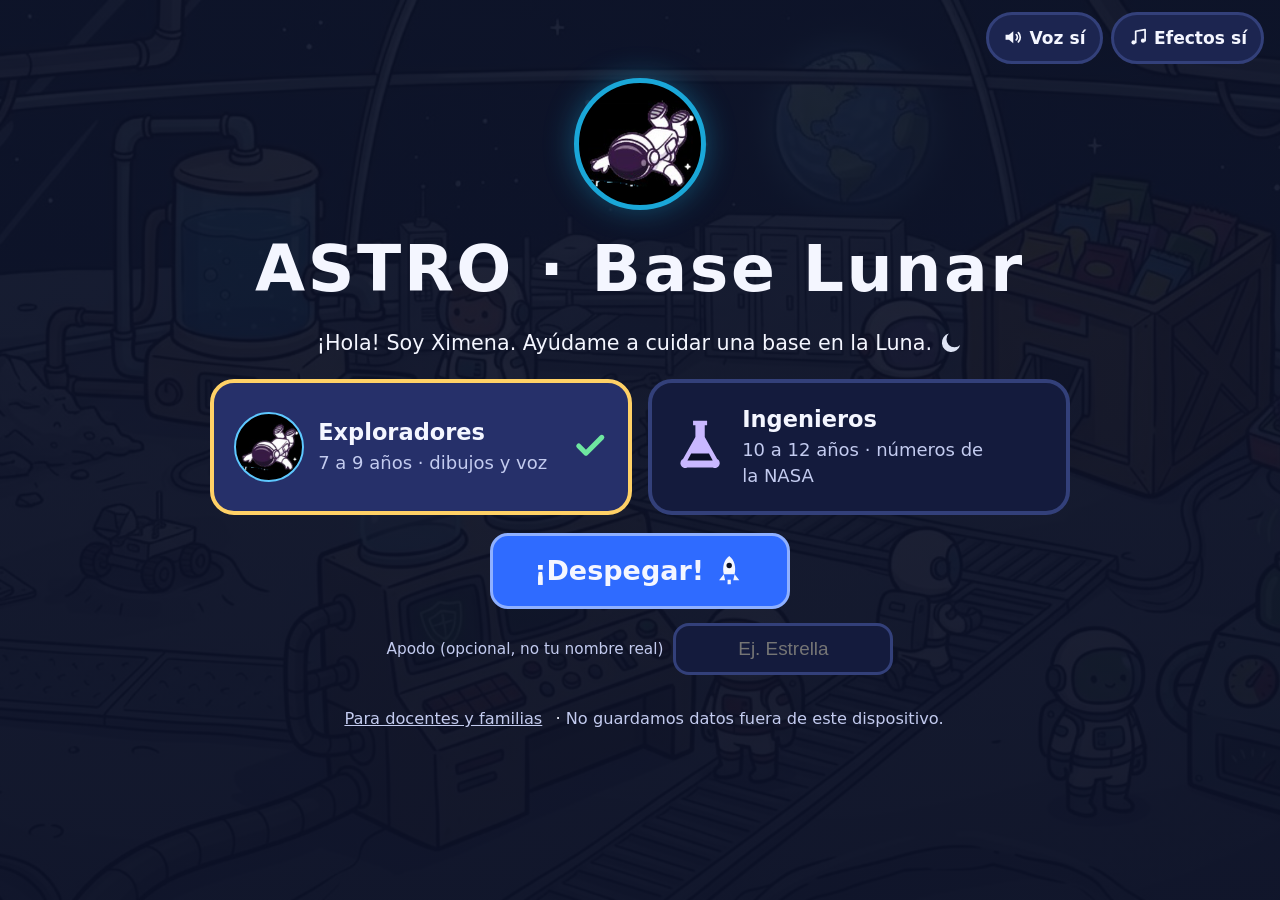
==== index.html @ f0c22369 "Prototipo Deploy" ====
<!doctype html>
<html lang="es">
<head>
<meta charset="utf-8">
<meta name="viewport" content="width=device-width, initial-scale=1">
<meta name="theme-color" content="#0b1026">
<title>ASTRO · Base Lunar</title>
<link rel="icon" href="[data-uri]">
<style>
:root{
  --bg:#0b1026; --panel:#141b3d; --panel2:#1c2550; --line:#33407a; --text:#f4f6ff; --muted:#c3cbef;
  --sun:#ffd166; --air:#5ec8ff; --dose:#ff7a7a; --sci:#ffe066; --plant:#6ee7a0; --warn:#ffb35c; --ok:#6ee7a0;
  --focus:#ffe066; --r:18px; --bar:92px;
  font-family:"Nunito","Trebuchet MS",system-ui,-apple-system,"Segoe UI",Roboto,sans-serif;
}
*{box-sizing:border-box}
html,body{margin:0;background:var(--bg);color:var(--text);font-size:18px;line-height:1.45}
body{min-height:100vh}
button{font:inherit;color:inherit;cursor:pointer;border:none;background:none}
button:focus-visible,a:focus-visible,input:focus-visible,[tabindex]:focus-visible,summary:focus-visible{outline:4px solid var(--focus);outline-offset:3px}
a{color:#9fd8ff}
[tabindex="-1"]:focus{outline:none}
.sr{position:absolute;width:1px;height:1px;overflow:hidden;clip:rect(0 0 0 0);white-space:nowrap}
.screen{display:none;min-height:100vh;padding:12px 16px;max-width:1240px;margin:0 auto}
.screen.on{display:block}
#s-game.on{padding-bottom:calc(var(--bar) + 12px)}
.btn{min-height:64px;min-width:64px;padding:12px 22px;border-radius:var(--r);background:var(--panel2);border:3px solid var(--line);font-weight:800;font-size:1.05rem;transition:transform .08s,border-color .08s,background .08s}
.btn:hover{transform:translateY(-2px);border-color:#7f8fe0}
.btn:active{transform:scale(.97)}
.btn.primary{background:#2f6bff;border-color:#8fb0ff}
.btn.go{background:#1f9d62;border-color:#7ff0b8;font-size:1.3rem}
.btn[disabled]{opacity:.45;cursor:not-allowed;transform:none}
.btn.small{min-height:48px;padding:6px 14px;font-size:.95rem}
.pill{min-height:52px;padding:6px 14px;border-radius:999px;background:var(--panel2);border:3px solid var(--line);font-weight:800;font-size:.95rem;display:inline-flex;gap:6px;align-items:center;white-space:nowrap}
.pill .st{font-size:.8rem;padding:1px 8px;border-radius:999px;background:#0b1026}
.pill[aria-pressed="true"] .st{background:var(--ok);color:#0b1026}
.card{background:var(--panel);border:3px solid var(--line);border-radius:22px;padding:14px}
.row{display:flex;gap:10px;align-items:center;flex-wrap:wrap}
.muted{color:var(--muted)}
.small{font-size:.85rem}
h1,h2,h3{margin:.2em 0;line-height:1.2}
.term{border:none;text-decoration:underline dotted #9fd8ff 3px;text-underline-offset:4px;cursor:help;font-weight:800;color:#bfe6ff;background:none;padding:0 1px;font-size:inherit;line-height:inherit;position:relative}
.term::after{content:"";position:absolute;inset:-10px -4px}
@keyframes pulse{0%,100%{transform:scale(1);box-shadow:0 0 0 0 #ffd16600}50%{transform:scale(1.03);box-shadow:0 0 0 8px #ffd16644}}
@keyframes wiggle{0%,100%{transform:rotate(0)}25%{transform:rotate(-1.2deg)}75%{transform:rotate(1.2deg)}}
.pulse{animation:pulse 1.1s ease-in-out 3}
.wiggle{animation:wiggle .35s ease-in-out 4}

/* ---------- inicio ---------- */
.hero{text-align:center;padding-top:8px;max-width:860px;margin:0 auto}
.hero h1{font-size:clamp(2.2rem,6vw,3.6rem);letter-spacing:.04em}
.hero .lead{font-size:1.15rem}
.modes{display:grid;grid-template-columns:repeat(auto-fit,minmax(260px,1fr));gap:16px;margin:18px auto}
.mode{text-align:left;padding:18px 20px;border-radius:24px;border:4px solid var(--line);background:var(--panel);display:flex;gap:14px;align-items:center}
.mode[aria-checked="true"]{border-color:var(--sun);background:#26306a}
.mode .big{font-size:2.6rem}
.mode h2{font-size:1.25rem}
.mode p{margin:.2em 0}
.check{margin-left:auto;font-size:1.6rem;opacity:0}
.mode[aria-checked="true"] .check{opacity:1}
.start-actions{display:flex;flex-direction:column;align-items:center;gap:12px}
#play{font-size:1.5rem;min-width:300px;min-height:76px}
.nickrow{margin:14px auto 0;display:flex;gap:10px;justify-content:center;align-items:center;flex-wrap:wrap}
#nick{min-height:52px;border-radius:16px;border:3px solid var(--line);background:var(--panel);color:var(--text);padding:6px 14px;font-size:1.05rem;text-align:center;width:220px}
.adult-link{margin-top:22px;font-size:.9rem}
.adult-link button{color:var(--muted);text-decoration:underline;min-height:44px;padding:4px 8px}

/* ---------- barra superior ---------- */
.topbar{display:flex;justify-content:space-between;gap:10px;align-items:center;flex-wrap:wrap;margin-bottom:6px}
.track{display:flex;align-items:center;gap:4px;font-weight:800}
.track .dot{display:flex;flex-direction:column;align-items:center;min-width:58px;font-size:.8rem;color:var(--muted)}
.track .dot i{font-style:normal;width:40px;height:40px;border-radius:50%;display:grid;place-items:center;background:#0d1433;font-size:1.25rem;margin-bottom:2px}
.track .dot.now{color:var(--text)}
.track .dot.now i{background:var(--sun);box-shadow:0 0 0 4px #ffd16655}
.track .dot.done i{background:#2a3570}
.track .seg{width:18px;height:4px;background:var(--line);border-radius:2px;margin-bottom:18px}
.track .seg.done{background:var(--ok)}
.tools{display:flex;gap:8px;align-items:center;flex-wrap:wrap}
.icon-btn{min-width:52px;min-height:52px;border-radius:50%;background:var(--panel2);border:3px solid var(--line);font-size:1.3rem;display:inline-grid;place-items:center}

/* ---------- medidores ---------- */
.meters{display:grid;grid-template-columns:repeat(var(--n,3),minmax(0,1fr));gap:10px;margin:0 0 10px}
.meter{background:var(--panel);border:3px solid var(--line);border-radius:16px;padding:6px 12px;min-height:76px;position:relative}
.meter .lbl{display:flex;justify-content:space-between;gap:6px;font-weight:800;align-items:center}
.meter .lbl .ic{font-size:1.25rem}
.cells{display:flex;gap:4px;margin-top:6px;flex-wrap:wrap}
.cell{width:24px;height:32px;border-radius:5px;border:2px solid #ffe7a3;background:transparent;position:relative;transition:background .3s}
.cell.full{background:var(--sun)}
.cell.full::after{content:"";position:absolute;inset:0;display:grid;place-items:center;font-size:.75rem}
.cell.spend{background:repeating-linear-gradient(45deg,#ffd16688 0 4px,transparent 4px 8px);border-style:dashed}
.cell.gain{border-color:#fff;box-shadow:0 0 8px #ffd166}
.need{font-size:.8rem;font-weight:800;margin-top:4px;color:var(--muted)}
.need.bad{color:var(--warn)}
.bar{height:22px;border-radius:11px;background:#0d1433;border:2px solid var(--line);overflow:hidden;margin-top:8px;position:relative}
.bar>i{display:block;height:100%;transition:width .9s ease}
.bar.air>i{background:repeating-linear-gradient(90deg,var(--air) 0 14px,#3aa9e6 14px 18px)}
.bar.dose{background:linear-gradient(90deg,#173a2a 0 24%,#3d3418 24% 80%,#3d1717 80%)}
.bar.dose>i{background:repeating-linear-gradient(45deg,var(--dose) 0 6px,#ff9c9c 6px 12px)}
.zone{font-size:.85rem;font-weight:800;margin-top:4px}
.word{font-weight:900}

/* ---------- escenario ---------- */
.stage{display:grid;grid-template-columns:minmax(0,1.05fr) minmax(0,1fr);gap:14px;align-items:start}
.leftcol{min-width:0}
.dialog{margin-top:10px;padding:10px 12px}
.dialog .narr{align-items:stretch}
.agentcol{display:flex;flex-direction:column;align-items:center;gap:6px;flex:0 0 auto}
.agentcol .listen{margin:0;padding:4px 10px}
.base.small .callout{font-size:.72rem;padding:3px 7px;max-width:58%}
.base.small .stars-badge{font-size:.78rem;padding:2px 8px}
.base.small .hint-over{display:none}
.hint-over{position:absolute;left:18%;top:52%;z-index:4;font-size:.78rem;font-weight:700;background:#0b1026cc;color:var(--muted);padding:2px 8px;border-radius:8px;pointer-events:none}
.base{position:relative;width:100%;max-width:max(300px,calc((100dvh - var(--cut,540px)) * 2));margin:0 auto;aspect-ratio:800/400;border-radius:22px;overflow:hidden;border:3px solid var(--line);background:#050816}
.base svg{position:absolute;inset:0;width:100%;height:100%}
.sky-day .sky{fill:#2a3c7a}
.sky-night .sky{fill:#04060f}
.sunpos{transition:transform 1.2s ease,opacity 1s}
.sky-night .sunpos{transform:translateY(160px);opacity:0}
.panel-glow{transition:opacity 1s}
.sky-night .panel-glow{opacity:.12}
.room-label{font:800 16px "Nunito",system-ui,sans-serif;fill:#f4f6ff;pointer-events:none}
.room-sub{font:700 12px "Nunito",system-ui,sans-serif;fill:#c3cbef;pointer-events:none}
.hot{cursor:pointer}
.hot rect.hit{fill:transparent}
.hot:hover rect.frame,.hot:focus-visible rect.frame{stroke:#ffe066;stroke-width:6}
.hot:focus{outline:none}
.hot:focus-visible rect.hit{stroke:#ffe066;stroke-width:5}
.crewg{transition:transform 1s ease;cursor:pointer}
.storm{position:absolute;inset:0;pointer-events:none;opacity:0;transition:opacity .6s;z-index:2}
.storm.on{opacity:1}
.p{position:absolute;width:6px;height:6px;border-radius:50%;background:#ff8a5c;box-shadow:0 0 8px #ff8a5c;animation:fall 1.6s linear infinite}
@keyframes fall{from{transform:translate(0,0)}to{transform:translate(-60px,260px)}}
.callout{position:absolute;left:2%;top:3%;max-width:66%;z-index:4;font-weight:800;font-size:.95rem;background:#0b1026dd;border-radius:12px;padding:6px 10px}
.stars-badge{position:absolute;right:2%;top:3%;z-index:4;font-weight:900;font-size:1.1rem;background:#0b1026dd;border-radius:12px;padding:4px 12px;border:2px solid var(--sci)}
.float{position:absolute;z-index:6;transform:translate(-50%,-50%);font-weight:900;font-size:clamp(.9rem,2.2vw,1.4rem);background:#0b1026ee;border:3px solid var(--sun);border-radius:14px;padding:2px 10px;white-space:nowrap;animation:floatup 1.5s ease-out forwards;pointer-events:none}
.float.bad{border-color:var(--warn)}
.float.good{border-color:var(--ok)}
@keyframes floatup{0%{opacity:0;transform:translate(-50%,-20%) scale(.7)}15%{opacity:1;transform:translate(-50%,-50%) scale(1.1)}80%{opacity:1}100%{opacity:0;transform:translate(-50%,-160%) scale(1)}}
.tip{position:absolute;z-index:7;max-width:60%;background:#fff;color:#0b1026;border-radius:14px;padding:8px 12px;font-weight:800;font-size:.95rem;box-shadow:0 6px 20px #0008;transform:translate(-50%,-100%)}
.hint-line{margin:6px 4px 0}

/* ---------- panel de decisión ---------- */
.panel{min-height:200px}
.narr{display:flex;gap:12px;align-items:flex-start}
.agent{flex:0 0 60px;width:60px;height:60px}
.say{background:var(--panel2);border-radius:18px;padding:10px 12px;flex:1;position:relative}
.say p{margin:.1em 0}
.say .name{font-weight:900}
.listen{margin-top:4px;min-height:44px;padding:4px 12px;border-radius:999px;border:2px solid #9fd8ff;color:#bfe6ff;font-weight:800;font-size:.9rem}
.opts{display:grid;gap:8px;margin-top:10px}
.opt{text-align:left;width:100%;padding:10px 14px;border-radius:20px;border:4px solid var(--line);background:var(--panel2);min-height:76px;position:relative}
.opt[aria-pressed="true"]{border-color:var(--sun);background:#2a3570}
.opt[aria-pressed="true"]::after{content:"✓";position:absolute;right:14px;top:10px;font-size:1.3rem;color:var(--sun)}
.opt .t{font-weight:900;font-size:1.15rem;display:flex;gap:10px;align-items:center}
.opt .t .e{font-size:1.8rem}
.chips{display:flex;gap:6px;flex-wrap:wrap;margin-top:6px}
.chip{border-radius:999px;padding:3px 10px;font-weight:800;font-size:.88rem;border:2px solid}
.common{font-size:.85rem;margin-top:4px;display:flex;gap:6px;flex-wrap:wrap;align-items:center}
.common .chip{font-size:.8rem;padding:1px 8px}
.panel > .pred{margin:8px 0 0;padding:6px 10px;font-size:.92rem}
.meters.n4 .cells{gap:3px}
.meters.n4 .cell{width:18px;height:26px}
.meters.n4 .cell.full::after{font-size:.6rem}
.m10 .opt{padding:8px 12px;min-height:0}
.m10 .opt .t{font-size:1.05rem}
.m10 .opt .t .e{font-size:1.5rem}
.m10 .chips{margin-top:4px}
.delta span:first-child{font-size:.8rem}
.m10 .delta .v{font-size:.88rem}
.panel .fact,.leftcol .fact{font-size:.9rem;padding:8px 10px}
.leftcol .fact{margin-top:10px}
.chip.gain{border-color:var(--ok);color:#b8ffd9}
.chip.cost{border-color:var(--warn);color:#ffd6a8}
.chip.hide{border-color:#9fd8ff;color:#bfe6ff;border-style:dashed}
.chip.gain::before{content:"✓ "}
.chip.cost::before{content:"✕ "}
.question{margin-top:12px;padding:12px;border-radius:16px;background:#1a2a2a;border:3px dashed var(--plant)}
.qopts{display:grid;grid-template-columns:repeat(3,1fr);gap:8px;margin-top:8px}
.qopts .btn{padding:8px;min-width:0}
.qopts .btn[aria-pressed="true"]{border-color:var(--sun);background:#2a3570}

/* ---------- resultado ---------- */
.deltas{display:grid;grid-template-columns:repeat(4,1fr);gap:6px;margin:8px 0}
.delta{display:flex;flex-direction:column;align-items:center;justify-content:center;text-align:center;background:var(--panel2);border-radius:12px;padding:6px 4px;font-weight:800;font-size:.85rem;line-height:1.25}
.delta .v{font-size:.95rem}
.up{color:#b8ffd9}.down{color:#ffc2a8}.same{color:var(--muted)}
.chain{display:flex;flex-wrap:wrap;align-items:center;gap:6px;margin:10px 0}
.chain.compact{gap:4px;margin:6px 0}
.chain.compact .link{padding:3px 8px;min-width:0;font-size:.8rem;border-width:2px;border-radius:10px}
.chain.compact .link b{font-size:1.15rem}
.chain.compact .arrow{font-size:1rem}
.say .pred{margin:6px 0 0;padding:6px 10px;font-size:.92rem}
.link{background:#0d1433;border:3px solid var(--line);border-radius:14px;padding:6px 10px;text-align:center;min-width:84px;font-size:.9rem}
.link b{display:block;font-size:1.5rem}
.arrow{font-size:1.4rem;color:var(--sun)}
.fact{border-left:6px solid var(--air);background:#0f1d3a;padding:10px 12px;margin-top:10px;border-radius:0 12px 12px 0}
#sidefact .fact{font-size:.95rem}
details{margin-top:8px}
summary{cursor:pointer;font-weight:800;color:#bfe6ff;min-height:44px;display:flex;align-items:center}
.pred{padding:10px 12px;border-radius:14px;margin-top:8px;font-weight:800}
.pred.ok{background:#173a2a}.pred.no{background:#3d3418}

/* ---------- barra de acción fija ---------- */
.actionbar{position:fixed;left:0;right:0;bottom:0;z-index:40;background:#0b1026f2;border-top:3px solid var(--line);backdrop-filter:blur(4px);display:none}
.actionbar.on{display:block}
.actionbar .in{max-width:1240px;margin:0 auto;padding:12px 16px;display:flex;gap:12px;align-items:center;justify-content:space-between;min-height:var(--bar)}
.actionbar .status{font-weight:800;font-size:1.05rem;flex:1;min-width:0}
.actionbar .status .warn{color:var(--warn);display:block;font-size:.95rem}
#act{min-width:220px}
.actionbar .extra .qopts{display:flex;gap:8px;margin:0}
.actionbar .extra .qopts .btn{min-height:56px;padding:6px 14px;font-size:1rem}
.actionbar .extra .qopts .btn[aria-pressed="true"]{border-color:var(--sun);background:#2a3570}
.actionbar .extra.pulse .qopts .btn{border-color:var(--sun)}

/* ---------- final ---------- */
.endgrid{display:grid;grid-template-columns:minmax(0,1fr) minmax(0,1.25fr);gap:18px;align-items:start}
.endgrid h3{font-size:1.1rem;margin:0 0 6px}
.end-hero{display:flex;gap:14px;align-items:center}
.end-hero h2{font-size:1.45rem}
.end-hero p{margin:.2em 0}
.bigstars{display:grid;grid-template-columns:repeat(3,1fr);gap:8px;margin:12px 0}
.bigstar{background:var(--panel2);border-radius:16px;padding:8px 6px;text-align:center;font-weight:800;font-size:.9rem;line-height:1.25}
.bigstar b{display:block;font-size:2rem}
.bigstar.off{opacity:.55}
.days{display:grid;grid-template-columns:repeat(4,1fr);gap:8px;margin:0 0 12px}
.daycard{background:var(--panel2);border-radius:14px;padding:6px;text-align:center;font-size:.9rem;line-height:1.3}
.daycard .e{font-size:1.7rem}
.minis{display:grid;grid-template-columns:repeat(3,1fr);gap:8px}
.mini{background:#0d1433;border-radius:12px;padding:6px;font-size:.85rem}
.mini svg{display:block;width:100%;height:auto}
.learned{display:grid;gap:6px;padding:0;margin:0;list-style:none}
.learned li{background:var(--panel2);border-radius:12px;padding:7px 12px;font-size:.95rem;line-height:1.35}
.endnote{font-size:.8rem;margin:6px 0 10px}
#s-end .card{padding:18px 20px}
#s-end details[open]{grid-column:1/-1}
table{border-collapse:collapse;width:100%;font-size:.85rem}
th,td{border-bottom:1px solid var(--line);padding:6px;text-align:left;vertical-align:top}

/* ---------- modales y coach ---------- */
.modal{position:fixed;inset:0;background:#000b;display:none;align-items:center;justify-content:center;z-index:50;padding:16px}
.modal.on{display:flex}
.modal .card{max-width:760px;width:100%;max-height:90vh;overflow:auto}
.pop{position:fixed;z-index:60;max-width:340px;background:#fff;color:#0b1026;border-radius:16px;padding:12px 44px 12px 14px;font-weight:700;box-shadow:0 8px 30px #0008;display:none}
.pop.on{display:block}
.pop .x{position:absolute;right:4px;top:4px;width:44px;height:44px;border-radius:50%;font-size:1.1rem;color:#0b1026}
.coach{position:fixed;inset:0;z-index:45;display:none}
.coach.on{display:block}
.coach .shade{position:absolute;inset:0;background:transparent}
.coach.nospot .shade{background:#000b}
.coach.try{pointer-events:none}
.coach.try .shade{display:none}
.coach.try .bubble{pointer-events:auto}
.hole{position:fixed;z-index:46;border-radius:18px;box-shadow:0 0 0 5px var(--sun),0 0 0 9999px #000b;pointer-events:none;transition:left .25s,top .25s,width .25s,height .25s}
.coach.nospot .hole{display:none}
.coach .bubble{position:fixed;left:50%;bottom:16px;transform:translateX(-50%);width:min(640px,94vw);z-index:47;padding:12px}
@media (min-width:981px){.coach .bubble{left:auto;right:16px;transform:none;width:min(560px,46vw)}}
.coach .dots{display:flex;gap:5px;align-items:center}
.coachnav{display:flex;flex-direction:column;gap:8px;margin-top:8px}
.coachnav .dots{justify-content:center}
.navbtns{display:flex;gap:8px;justify-content:flex-end;flex-wrap:nowrap}
.navbtns .btn{white-space:nowrap}
.coach .dots i{width:10px;height:10px;border-radius:50%;background:var(--line)}
.coach .dots i.on{background:var(--sun)}
.trynote{margin:6px 0 0;font-weight:900;color:var(--sun)}
.trynote.ok{color:var(--ok)}
body.trying .panel,body.trying .actionbar,body.trying .topbar,body.trying .meters,body.trying .dialog{pointer-events:none}
.helpgrid{display:grid;grid-template-columns:1fr 1fr;gap:12px;margin-top:12px}
.helpgrid .btn{min-height:110px;font-size:1.1rem;display:flex;flex-direction:column;gap:6px;align-items:center;justify-content:center}
.helpgrid .btn span{font-size:2rem}
#s-end.on{display:flex;align-items:center}
#s-end .card{width:100%}
.setrow{display:flex;justify-content:space-between;align-items:center;gap:10px;padding:10px 0;border-bottom:1px solid var(--line)}

.narrow .room-label{font-size:42px}
.narrow .room-label .wd{display:none}
.narrow .room-sub{display:none}
@media (max-width:980px){.stage{grid-template-columns:1fr}}
@media (max-width:860px){.endgrid{grid-template-columns:1fr}}
@media (max-width:640px){
  html,body{font-size:17px}
  .meters{grid-template-columns:repeat(var(--n,3),minmax(0,1fr));gap:6px}
  .meter{padding:6px 8px;min-height:72px}
  .meter .lbl .tx{display:none}
  .need{font-size:.72rem}
  .cell{width:14px;height:22px;border-radius:3px}
  .cell.full::after{content:""}
  .track .dot{min-width:40px;font-size:.7rem}
  .track .dot i{width:32px;height:32px;font-size:1rem}
  .track .seg{width:8px}
  .pill .lb{display:none}
  .callout{font-size:.75rem;max-width:74%}
  .stars-badge{font-size:.9rem}
  :root{--bar:140px}
  .actionbar .in{flex-direction:column;align-items:stretch;gap:8px;padding:10px 12px}
  .actionbar .status{font-size:.9rem}
  #act{min-width:0;width:100%;min-height:60px}
  .zone .ss{display:none}
  .deltas{grid-template-columns:repeat(2,1fr)}
  .actionbar .extra .qopts .btn{flex:1}
  .days,.minis{grid-template-columns:repeat(2,1fr)}
}
@media (prefers-reduced-motion:reduce){*{transition:none!important;animation:none!important}}

.coach .bubble{left:50% !important;right:auto !important;transform:translateX(-50%) !important;width:min(640px,94vw) !important}

/* ====== v3: la escena es la interfaz ====== */
#s-start{background:linear-gradient(#0b1026e6,#0b1026f2),url("[data-uri]") center/cover no-repeat;max-width:none}
#s-game.on{padding:10px 16px 8px}
.agent{display:inline-block;border-radius:50%;background-size:cover;background-position:center;border:4px solid #fff;position:relative;flex:0 0 60px;width:60px;height:60px}
.agent i{position:absolute;right:-10px;top:-8px;font-style:normal;font-size:1.25rem;line-height:1}
.agent[data-who="X"]{background-image:url("[data-uri]");border-color:#ffd166}
.agent[data-who="T"]{background-image:url("[data-uri]");border-color:#5ec8ff}
.agent[data-who="L"]{background-image:url("[data-uri]");border-color:#c9a8ff}
.agent[data-who="B"]{background-image:url("[data-uri]");border-color:#6ee7a0}
.hero .agent{width:104px;height:104px}
.callout2{position:absolute;left:1.2%;top:1.6%;z-index:5;font-weight:800;font-size:.95rem;background:#0b1026e0;border:2px solid var(--line);border-radius:12px;padding:4px 12px;pointer-events:none}
.scene{position:relative;margin:0 auto;aspect-ratio:16/9;border-radius:20px;overflow:hidden;overflow:clip;border:3px solid var(--line);background:#050816;width:100%}
.scene #plate{position:absolute;inset:0;width:100%;height:100%;display:block;user-select:none;-webkit-user-drag:none}
#tint{position:absolute;inset:0;pointer-events:none;transition:background 1.2s}
.scene[data-sky="night"] #tint{background:linear-gradient(#060a3077,#060a3055)}
.scene[data-sky="dusk"] #tint{background:radial-gradient(circle at 0 0,#ffb35c77 0,#ff8a5c22 35%,transparent 60%)}
.scene[data-sky="dawn"] #tint{background:radial-gradient(circle at 0 0,#ffe9a699 0,#ffd16633 40%,transparent 65%)}
.scene[data-sky="storm"] #tint{background:radial-gradient(ellipse at 50% 40%,transparent 40%,#ff3b3b55 100%),linear-gradient(#060a3066,#060a3044);animation:alarm 1.2s ease-in-out infinite alternate}
@keyframes alarm{from{opacity:.55}to{opacity:1}}
.gd{position:absolute;border-radius:50%;transform:translate(-50%,-50%);width:8.5%;aspect-ratio:1;background:radial-gradient(circle,var(--c) 0,transparent 68%);mix-blend-mode:screen;pointer-events:none;transition:opacity .9s;opacity:0}
#hot{position:absolute;inset:0;width:100%;height:100%}
.st{cursor:pointer;outline:none}
.st *{fill:transparent;stroke:transparent;stroke-width:5;stroke-linejoin:round;pointer-events:all;transition:stroke .12s,fill .12s}
.st:hover *,.st:focus-visible *{stroke:var(--c);fill:color-mix(in srgb,var(--c) 16%,transparent);filter:drop-shadow(0 0 8px var(--c))}
.st.today *{stroke:var(--c);filter:drop-shadow(0 0 7px var(--c));animation:stglow 1.2s ease-in-out infinite alternate}
.st.sel *{stroke:var(--c);stroke-width:7;fill:color-mix(in srgb,var(--c) 22%,transparent);filter:drop-shadow(0 0 12px var(--c));animation:none}
.st.flash *{stroke:#fff;fill:color-mix(in srgb,var(--c) 45%,transparent);filter:drop-shadow(0 0 16px var(--c))}
@keyframes stglow{from{stroke-opacity:.45}to{stroke-opacity:1}}
.tag{position:absolute;transform:translate(0,-100%);z-index:4;background:#0b1026ee;border:3px solid var(--c);border-radius:999px;padding:4px 14px;font-weight:900;font-size:.95rem;min-height:46px;white-space:nowrap;box-shadow:0 0 14px color-mix(in srgb,var(--c) 60%,transparent);animation:bob 1.5s ease-in-out infinite alternate}
.tag:hover{background:#26306a}
@keyframes bob{from{margin-top:0}to{margin-top:-6px}}
.strip.meters{margin:0 auto 6px;gap:6px}
.strip .meter{display:flex;align-items:center;gap:8px;min-height:0;padding:5px 10px;border-width:2px;border-radius:12px;font-size:.9rem}
.strip .meter .lbl{flex:0 0 auto;gap:8px;order:0}
.strip .meter .lbl .word{order:3}
.strip .cells,.strip .bar{flex:1 1 auto;margin:0;min-width:40px}
.strip .cells{flex-wrap:nowrap;gap:3px}
.strip .cell{width:auto;flex:1 1 0;max-width:18px;height:22px;border-radius:4px}
.strip .cell.full::after{font-size:.55rem}
.strip .bar{height:16px}
.strip .need,.strip .zone{display:none}
.strip .meter .word{white-space:nowrap}
#scene .stars-badge{top:1.6%;right:1.2%;font-size:1rem;z-index:5}
.stars-badge[hidden]{display:none}
#fx{position:absolute;inset:0;pointer-events:none;z-index:6}
.burst{position:absolute;width:24%;aspect-ratio:1;transform:translate(-50%,-50%);pointer-events:none;mix-blend-mode:screen;animation:burst .95s ease-out forwards}
.burst::before,.burst::after{content:"";position:absolute;inset:0;border-radius:50%}
.burst::before{background:radial-gradient(circle,#fff 0,var(--c) 22%,transparent 62%)}
.burst::after{background:repeating-conic-gradient(var(--c) 0 7deg,transparent 7deg 24deg);-webkit-mask:radial-gradient(circle,#000 10%,transparent 68%);mask:radial-gradient(circle,#000 10%,transparent 68%)}
@keyframes burst{0%{transform:translate(-50%,-50%) scale(.15) rotate(0);opacity:0}25%{opacity:1}100%{transform:translate(-50%,-50%) scale(1.25) rotate(25deg);opacity:0}}
.spark{position:absolute;font-size:1.3rem;pointer-events:none;animation:spark 1.1s ease-out forwards}
@keyframes spark{from{opacity:1;transform:translate(-50%,-50%) scale(.6)}to{opacity:0;transform:translate(calc(-50% + var(--dx)),calc(-50% + var(--dy))) scale(1.3)}}
.bubble2{position:absolute;z-index:8;width:min(350px,48%);max-height:calc(100% - 12px);overflow:auto;padding:10px 12px 12px;border-color:var(--c);box-shadow:0 10px 34px #000b}
.bubble2[hidden]{display:none}
.bubble2 .bname{font-weight:900;padding-right:48px;margin-bottom:2px}
.bubble2 .x{position:absolute;right:4px;top:4px;width:46px;height:46px;border-radius:50%;font-size:1.1rem}
.bubble2 .opts{margin-top:6px}
.bubble2 .opt{min-height:64px;padding:8px 12px}
.bubble2 .question{margin-top:8px;padding:8px}
.bubble2 .qopts{gap:6px;margin-top:6px}
.bubble2 .question.done b,.bubble2 .question.done .small{display:none}
.bubble2 .question.done .qopts{margin-top:0}
.bubble2 .qopts .btn{min-height:48px;padding:4px 2px;font-size:.92rem;white-space:nowrap}
.m10 .bubble2 .opt{min-height:0;padding:6px 10px}
.m10 .bubble2 #bgo{min-height:54px;margin-top:8px}
.m10 .bubble2 .common{margin-top:0}
.bubble2 #bgo{width:100%;margin-top:10px;min-height:60px}
.bwarn{color:var(--warn);font-weight:800;font-size:.95rem;margin-top:6px}
.dock{display:flex;gap:10px;align-items:stretch;margin-top:8px}
.dock .dialog{flex:1 1 62%;margin:0;padding:8px 10px}
.dock .say{padding:8px 12px;display:flex;gap:10px;align-items:center}
.dock .say p{flex:1}
.dock .say .listen{margin:0;flex:0 0 auto}
.dock .narr{align-items:center}
.dock .agent{flex-basis:56px;width:56px;height:56px}
.actzone{flex:0 1 38%;display:flex;flex-direction:column;justify-content:center;gap:6px;min-width:0}
.actzone .status{font-weight:800;font-size:1rem}
.actzone .deltas{margin:0}
.actrow{display:flex;gap:8px;justify-content:flex-end;align-items:center;flex-wrap:wrap}
.actrow #act{min-width:200px}
.predchip{display:inline-block;margin-top:4px;padding:2px 10px;border-radius:999px;font-size:.88rem;font-weight:800}
.predchip.ok{background:#173a2a}.predchip.no{background:#3d3418}
.rotate{display:none;text-align:center;font-weight:800;padding:6px;color:var(--sun)}
body.trying #topbar,body.trying #actionbar,body.trying #meters,body.trying #tags{pointer-events:none}
@media (max-width:1150px){.strip.n4 .meter .lbl .tx{display:none}}
@media (max-width:900px){.strip .meter .lbl .tx{display:none}}
@media (max-width:760px){.dock{flex-direction:column}.actrow{justify-content:stretch}.actrow #act{flex:1}.tag{font-size:.75rem;min-height:34px;padding:2px 8px}}
@media (orientation:portrait) and (max-width:760px){.rotate{display:block}}
.ico{display:inline-block;width:1.2em;height:1.2em;vertical-align:-.22em;flex:0 0 auto}
.ico svg{display:block;width:100%;height:100%;overflow:visible}
.ico-img{border-radius:50%;background:#000 center/cover no-repeat;width:1.5em;height:1.5em;vertical-align:-.4em;border:2px solid #5ec8ff}
.ico-astro{background-image:url("[data-uri]")}.ico-helmet{background-image:url("[data-uri]")}
.ico.g{color:#6ee7a0}.ico.y{color:#ffd166}.ico.r{color:#ff7a7a}
.heroastro{display:inline-block;width:132px;height:132px;border-radius:50%;background:#000 url("[data-uri]") center/cover no-repeat;border:5px solid #1aa7d8;box-shadow:0 0 30px #1aa7d866}
.ico-bolt{color:#ffd166}.ico-air{color:#5ec8ff}.ico-star{color:#ffe066}.ico-staro{color:#8e98c9}.ico-battery{color:#6ee7a0}.ico-lab{color:#c9b8ff}.ico-plant{color:#6ee7a0}.ico-bed{color:#5ec8ff}.ico-antenna{color:#6ee7a0}.ico-robot{color:#ffb35c}.ico-sun{color:#ffd166}.ico-moon{color:#dfe5f5}.ico-sunset{color:#ffb35c}.ico-sunrise{color:#ffd166}.ico-warn{color:#ffb35c}.ico-bulb{color:#ffe066}.ico-help{color:#ffe066}.ico-drop{color:#5ec8ff}.ico-check{color:#6ee7a0}.ico-cross{color:#ffb35c}.ico-sat{color:#5ec8ff}.ico-box{color:#ffd166}.ico-target{color:#ff7a7a}.ico-scale{color:#ffd166}.ico-rocket{color:#f4f6ff}
.agent i .ico{width:1.5rem;height:1.5rem;vertical-align:0}
.track .dot.now i .ico{color:#0b1026}
.track .dot i .ico{width:1.3em;height:1.3em;vertical-align:-.25em}

/* ====== v4 ====== */
#scrim{position:absolute;inset:0;z-index:7;background:#0b102677}
#scrim[hidden]{display:none}
.listen[data-playing="1"]{border-color:var(--warn);color:#ffd6a8;background:#3d2a1766}
.mission .card{max-width:640px;text-align:left;border-color:var(--sun);box-shadow:0 0 40px #ffd16633}
.mission h2{font-size:1.6rem}
.mission .say{font-size:1.1rem}
.mission .foot,.result .foot{display:flex;justify-content:space-between;align-items:center;gap:10px;margin-top:14px;flex-wrap:wrap}
#mi-go,#res-next{min-width:220px;font-size:1.3rem}
.result .card{max-width:1000px}
.resgrid{display:grid;grid-template-columns:1.15fr 1fr;gap:16px;align-items:start;margin-top:6px}
.resgrid .gauges{grid-template-columns:1fr;gap:6px}
.resgrid h3:first-child{margin-top:0}
@media (max-width:860px){.resgrid{grid-template-columns:1fr}}
.result .deltas{margin:10px 0 6px}
.result h3{font-size:1rem;margin:10px 0 4px;color:var(--muted)}
.result .chain{margin:4px 0}
.result .fact{margin-top:8px;font-size:.95rem}
.gauges{display:grid;grid-template-columns:repeat(3,1fr);gap:8px}
.gauge{background:var(--panel2);border-radius:12px;padding:6px 10px;font-weight:800;font-size:.88rem}
.gauge .top{display:flex;justify-content:space-between;gap:6px}
.gauge .gbar{height:12px;border-radius:6px;background:#0d1433;border:2px solid var(--line);overflow:hidden;margin-top:4px}
.gauge .gbar i{display:block;height:100%}
.gauge.good .gbar i{background:var(--ok)}.gauge.mid .gbar i{background:var(--sun)}.gauge.bad .gbar i{background:var(--dose)}
.modelnote{font-size:.78rem;margin-top:4px}
@media (max-width:640px){.gauges{grid-template-columns:1fr}}
</style>
</head>
<body>
<div id="live" class="sr" aria-live="polite"></div>

<!-- INICIO -->
<section id="s-start" class="screen on" aria-labelledby="t-start">
  <div class="topbar">
    <span></span>
    <div class="tools">
      <button class="pill" data-toggle="voice" aria-pressed="true"><span aria-hidden="true">🗣️</span><span class="lb">Voz</span><span class="stt">sí</span></button>
      <button class="pill" data-toggle="sound" aria-pressed="true"><span aria-hidden="true">🎵</span><span class="lb">Efectos</span><span class="stt">sí</span></button>
    </div>
  </div>
  <div class="hero">
    <span class="heroastro" role="img" aria-label="Astronauta de ASTRO"></span>
    <h1 id="t-start">ASTRO · Base Lunar</h1>
    <p class="lead">¡Hola! Soy Ximena. Ayúdame a cuidar una base en la Luna. 🌙</p>
    <div class="modes" role="radiogroup" aria-label="¿Qué misión quieres?">
      <button class="mode" role="radio" aria-checked="true" data-mode="7">
        <span class="big" aria-hidden="true">🧑‍🚀</span>
        <span><h2>Exploradores</h2><p class="muted">7 a 9 años · dibujos y voz</p></span>
        <span class="check" aria-hidden="true">✔</span>
      </button>
      <button class="mode" role="radio" aria-checked="false" data-mode="10">
        <span class="big" aria-hidden="true">👩‍🔬</span>
        <span><h2>Ingenieros</h2><p class="muted">10 a 12 años · números de la NASA</p></span>
        <span class="check" aria-hidden="true">✔</span>
      </button>
    </div>
    <div class="start-actions">
      <button class="btn go" id="resume" hidden>▶ Seguir mi misión</button>
      <button class="btn primary" id="play">¡Despegar! 🚀</button>
    </div>
    <div class="nickrow">
      <label for="nick" class="muted small">Apodo (opcional, no tu nombre real)</label>
      <input id="nick" maxlength="16" autocomplete="off" placeholder="Ej. Estrella">
    </div>
    <p class="adult-link"><button data-open="teacher">Para docentes y familias</button> · <span class="muted">No guardamos datos fuera de este dispositivo.</span></p>
  </div>
</section>

<!-- JUEGO -->
<section id="s-game" class="screen" aria-labelledby="t-game">
  <h2 id="t-game" class="sr">Base lunar</h2>
  <div class="topbar" id="topbar">
    <div class="track" id="track" aria-label="Días de la misión"></div>
    <div class="tools">
      <button class="pill" data-toggle="voice" aria-pressed="true"><span aria-hidden="true">🗣️</span><span class="lb">Voz</span><span class="stt">sí</span></button>
      <button class="icon-btn" data-open="help" aria-label="Ayuda: cómo se juega y palabras" title="Ayuda">❓</button>
      <button class="icon-btn" data-open="settings" aria-label="Ajustes" title="Ajustes">⚙️</button>
      <button class="icon-btn" id="home" aria-label="Salir al inicio" title="Salir al inicio">🏠</button>
    </div>
  </div>
  <div class="meters strip" id="meters"></div>
  <div class="rotate">📱 Gira el dispositivo para ver la base más grande</div>
  <div class="scene" id="scene" data-sky="dusk">
    <img id="plate" alt="" src="[data-uri]">
    <div id="tint"></div>
    <div class="gd dome" style="--c:#ffe066;left:35.55%;top:56.25%;width:8.5%"></div><div class="gd dome" style="--c:#ffe066;left:43.36%;top:53.47%;width:8.5%"></div><div class="gd o2" style="--c:#6ee7a0;left:91.56%;top:65.28%;width:9%"></div><div class="gd o2" style="--c:#6ee7a0;left:96.72%;top:63.89%;width:9%"></div><div class="gd leaf" style="--c:#9dff7a;left:93.75%;top:47.92%;width:11%"></div>
    <svg id="hot" viewBox="0 0 1280 720" preserveAspectRatio="none" aria-label="La base lunar. Toca una máquina para saber qué hace."><g class="st" data-st="tank" style="--c:#5ec8ff" tabindex="0" role="button" aria-label="Tanque de agua"><polygon points="220,95 335,88 388,125 400,222 432,232 432,270 462,300 458,332 385,346 248,336 240,300 175,305 170,250 222,245"/></g><g class="st" data-st="comm" style="--c:#6ee7a0" tabindex="0" role="button" aria-label="Detector"><rect x="442" y="148" width="44" height="134" rx="8"/></g><g class="st" data-st="refuge" style="--c:#5ec8ff" tabindex="0" role="button" aria-label="Refugio"><polygon points="548,180 690,168 854,170 854,292 690,292 660,302 548,302"/></g><g class="st" data-st="rocks" style="--c:#c9b8ff" tabindex="0" role="button" aria-label="Taller de rocas"><polygon points="0,292 48,296 60,340 130,280 172,298 216,330 248,356 162,402 62,400 48,470 0,470"/></g><g class="st" data-st="rover" style="--c:#ffb35c" tabindex="0" role="button" aria-label="Robot"><ellipse cx="245" cy="437" rx="66" ry="46"/></g><g class="st" data-st="energy" style="--c:#ffe066" tabindex="0" role="button" aria-label="Batería"><polygon points="383,445 415,432 418,400 455,375 495,395 520,372 555,352 592,372 596,398 645,412 683,525 665,605 480,680 395,610 360,575 355,500 385,480"/></g><g class="st" data-st="food" style="--c:#ffd166" tabindex="0" role="button" aria-label="Comida"><polygon points="898,205 1000,150 1148,185 1148,300 1118,340 1050,398 900,345"/></g><g class="st" data-st="plants" style="--c:#6ee7a0" tabindex="0" role="button" aria-label="Plantas"><polygon points="1125,335 1190,285 1272,320 1270,385 1200,398 1125,365"/></g><g class="st" data-st="air" style="--c:#6ee7a0" tabindex="0" role="button" aria-label="Máquina de aire"><polygon points="1055,555 1100,500 1135,440 1175,440 1195,420 1240,405 1280,420 1280,700 1190,650 1080,625"/></g><g class="st" data-st="walk" style="--c:#ffffff" tabindex="0" role="button" aria-label="Salida a la superficie"><ellipse cx="872" cy="490" rx="54" ry="76"/></g><g class="st" data-crew="T" style="--c:#5ec8ff" tabindex="0" role="button" aria-label="Tomás, el ingeniero"><ellipse cx="515" cy="282" rx="46" ry="76"/></g><g class="st" data-crew="L" style="--c:#c9a8ff" tabindex="0" role="button" aria-label="Lu, la científica"><ellipse cx="850" cy="310" rx="46" ry="76"/></g><g class="st" data-crew="X" style="--c:#ffd166" tabindex="0" role="button" aria-label="Ximena, la comandante"><ellipse cx="730" cy="550" rx="46" ry="76"/></g><g class="st" data-crew="B" style="--c:#6ee7a0" tabindex="0" role="button" aria-label="Beto, el médico"><ellipse cx="1005" cy="578" rx="46" ry="76"/></g></svg>
    <div class="storm" id="storm" aria-hidden="true"></div>
    <div id="tags"></div>
    <div class="callout2" id="callout"></div>
    <div class="stars-badge" id="starsbadge" aria-live="polite"></div>
    <div id="fx" aria-hidden="true"></div>
    <div id="scrim" hidden></div>
    <div class="bubble2 card" id="bubble" role="dialog" aria-label="Tu decisión" hidden></div>
  </div>
  <div class="dock" id="actionbar">
    <div class="card dialog" id="dialog" aria-live="polite"></div>
    <div class="actzone"><div class="status" id="actstatus"></div><div class="actrow"><div class="extra" id="actextra"></div><button class="btn go" id="act" hidden>▶</button></div></div>
  </div>
</section>

<!-- FINAL -->
<section id="s-end" class="screen" aria-labelledby="t-end">
  <div class="card" id="end"></div>
</section>

<!-- MODALES -->
<div class="modal" id="m-abort" role="dialog" aria-modal="true" aria-labelledby="ab-t"><div class="card" id="abort-body"></div></div>
<div class="modal" id="m-glossary" role="dialog" aria-modal="true" aria-labelledby="gl-t"><div class="card"></div></div>
<div class="modal" id="m-teacher" role="dialog" aria-modal="true" aria-labelledby="te-t"><div class="card"></div></div>
<div class="modal" id="m-settings" role="dialog" aria-modal="true" aria-labelledby="se-t"><div class="card"></div></div>
<div class="modal" id="m-help" role="dialog" aria-modal="true" aria-labelledby="he-t"><div class="card"></div></div>
<div class="modal result" id="m-why" role="dialog" aria-modal="true" aria-labelledby="wh-t"><div class="card"></div></div>
<div class="modal mission" id="m-mission" role="dialog" aria-modal="true" aria-labelledby="mi-t"><div class="card"></div></div>
<div class="modal" id="m-exit" role="dialog" aria-modal="true" aria-labelledby="ex-t"><div class="card"></div></div>
<div class="pop" id="pop" role="dialog" aria-live="polite"><div id="pop-body"></div><button class="x" id="pop-x" aria-label="Cerrar">✕</button></div>
<div class="coach" id="coach" role="dialog" aria-label="Cómo se juega"><div class="shade"></div><div class="hole" id="hole"></div><div class="bubble card" id="coach-bubble"></div></div>

<script id="engine">
/* ===== Datos con fuente (no se inventan: cada número dice de dónde sale) ===== */
const SOURCES = {
  bvad: { name: 'NASA BVAD, NASA/TP-2015-218570 Rev2 (2022), tablas 3-23 y 4-70', url: null, note: 'PDF del proyecto (BVAD_2.15.22-final.pdf)' },
  zhang: { name: 'Zhang et al. 2020, Science Advances (Chang\'e-4)', url: 'https://pubmed.ncbi.nlm.nih.gov/32978156/' },
  donki: { name: 'NASA DONKI (base de datos de clima espacial)', url: 'https://ccmc.gsfc.nasa.gov/tools/DONKI/' },
  limits: { name: 'NASA-STD-3001, ficha técnica de protección contra radiación (OCHMO)', url: 'https://www.nasa.gov/wp-content/uploads/2023/03/radiation-protection-technical-brief-ochmo.pdf' },
  ascend: { name: 'NASA ASCEND 2025, Simonsen: dosis por evento solar en la superficie lunar', url: 'https://ntrs.nasa.gov/api/citations/20250006168/downloads/ASCEND%20Simonsen%20draft%201.pdf' },
  earth: { name: 'Space.com con datos de la NASA: dosis anual en la Tierra', url: 'https://www.space.com/why-astronauts-radiation-levels' },
  radin2: { name: 'Radi-N2, Agencia Espacial Canadiense: zonas de la ISS', url: null, note: 'Documento del proyecto' },
  veggie: { name: 'Khodadad et al. 2020, lechuga de Veggie (Frontiers)', url: 'https://www.frontiersin.org/news/2020/03/06/space-lettuce' },
  game: { name: 'Valor de juego (ajustado para que la misión dure 5 días; no es un dato medido)', url: null },
};

const DATA = Object.freeze({
  crew: 4,
  o2PerPersonDay: 0.84,     // kg/día · BVAD
  evaO2PerHour: 0.086,      // kg/h por persona · BVAD
  lunarDoseDay: 1.369,      // mSv/día en la superficie · Zhang 2020
  careerLimit: 600,         // mSv · NASA-STD-3001
  spePerEventLimit: 250,    // mSv · NASA-STD-3001
  earthYear: 3.6,           // mSv/año · NASA vía Space.com
});

/* Valores de juego: escalados y declarados como tales en la guía docente. */
const GAME = Object.freeze({
  startBattery: 3, maxBattery: 9, panelPerSunDay: 5,
  lsWant: 3, o2PerCell: 1.2, startO2: 5, maxO2: 8, reserveO2: 2,
  insideFactor: 0.5, shelterFactor: 0.2,
  stormDoseWorking: 12, stormDoseShelter: 1,
  baseScience: 5, scienceGoal: 30, doseGreen: 6, doseEvaRule: 10, evaHours: 4,
});

const DAYS = [
  { day: 1, sky: 'sun', label: 'Atardecer', icon: '🌅' },
  { day: 2, sky: 'night', label: 'Noche', icon: '🌙' },
  { day: 3, sky: 'night', label: 'Alerta', icon: '☀️⚠️' },
  { day: 4, sky: 'sun', label: 'Amanecer', icon: '🌄' },
  { day: 5, sky: 'sun', label: 'Regreso', icon: '🚀' },
];

function newState(mode, rng = Math.random) {
  return {
    mode, day: 1,
    battery: GAME.startBattery, o2: GAME.startO2, dose: 0, science: 0,
    plants: 0, sepArrives: mode === 7 ? true : rng() < 0.5, sepKnown: false,
    evaCap: 2, minO2: GAME.startO2, history: [], done: false,
  };
}

const r1 = (x) => Math.round(x * 10) / 10;
const r2 = (x) => Math.round(x * 100) / 100;

/* Opciones de cada día. ages: en qué modos aparece. ctx: qué hace la tripulación y a dónde va la energía. */
const SCENES = {
  1: {
    who: 'X', key: 'battery', keyLabel: 'la batería al final del día',
    opts: [
      { id: 'charge', ages: [7, 10], e: '🔋', t: 'Cargar la batería', g7: ['Más energía para la noche'], c7: ['Menos ciencia hoy'],
        ctx: { taller: 0 } },
      { id: 'sample', ages: [7, 10], e: '🔬', t: 'Terminar la muestra', g7: ['Mucha ciencia'], c7: ['La batería queda casi vacía'],
        ctx: { taller: 4, sci: 15 } },
      { id: 'half', ages: [10], e: '⚖️', t: 'Mitad y mitad', ctx: { taller: 2, sci: 8 } },
    ],
  },
  2: {
    who: 'T', key: 'o2', keyLabel: 'el aire (O₂)',
    opts: [
      { id: 'air', ages: [7, 10], e: '🫧', t: 'Todas las celdas al aire', g7: ['El aire se mantiene'], c7: ['Las plantas no crecen'],
        ctx: {} },
      { id: 'plants', ages: [7, 10], e: '🌱', t: 'Una celda para las plantas', g7: ['Las plantas crecen'], c7: ['Se hace menos aire'],
        ctx: { plants: 1, lsMax: 2 } },
      { id: 'lab', ages: [10], e: '🔬', t: 'Dos celdas al taller', ctx: { taller: 2, sci: 8 } },
    ],
  },
  3: {
    who: 'L', key: 'dose', keyLabel: 'la dosis de radiación',
    opts: [
      { id: 'shelter', ages: [7, 10], e: '🛏️', t: 'Todos al refugio', g7: ['El cuerpo recibe poca radiación'], c7: ['Hoy no hay ciencia'],
        ctx: { shelter: true } },
      { id: 'work', ages: [7, 10], e: '🔬', t: 'Seguir trabajando', g7: ['Más ciencia'], c7: ['Más radiación si llegan partículas'],
        ctx: { sci: 10 } },
      { id: 'detector', ages: [10], e: '📡', t: 'Revisar el detector de partículas', ctx: { detector: true } },
    ],
  },
  4: {
    who: 'X', key: 'o2', keyLabel: 'el aire (O₂)',
    opts: [
      { id: 'eva1', ages: [7, 10], e: '🧑‍🚀', t: 'Sale 1 astronauta', g7: ['Algo de ciencia'], c7: ['Gasta un poco de aire'],
        ctx: { eva: 1, sci: 10 } },
      { id: 'eva2', ages: [7, 10], e: '🧑‍🚀🧑‍🚀', t: 'Salen 2 astronautas', g7: ['Mucha ciencia'], c7: ['Gasta más aire', 'Más radiación'],
        ctx: { eva: 2, sci: 20 } },
      { id: 'robot', ages: [10], e: '🤖', t: 'Mandar al robot', ctx: { robot: true, sci: 6 } },
    ],
  },
};

/* Costos y ganancias con números, para el modo 10–12 (se calculan, no se escriben a mano). */
function previewNumbers(s, day, opt) {
  const t = structuredClone(s);
  // En el día 3 no se revela si llegan partículas: se muestra el peor caso.
  const r = resolveDay(t, day, opt, { preview: true, assumeSep: day === 3 && !s.sepKnown ? true : null });
  const g = [], c = [];
  const push = (v, good, txt) => (good ? g : c).push(txt);
  if (r.d.science) push(r.d.science, r.d.science > 0, `${r.d.science > 0 ? '+' : ''}${r.d.science} ciencia`);
  if (r.d.battery) push(r.d.battery, r.d.battery > 0, `${r.d.battery > 0 ? '+' : ''}${r.d.battery} celdas`);
  if (r.d.o2) push(r.d.o2, r.d.o2 > 0, `${r.d.o2 > 0 ? '+' : ''}${r1(r.d.o2)} kg O₂`);
  if (r.d.dose) push(0, false, `+${r1(r.d.dose)} mSv${day === 3 && !s.sepKnown && opt.id !== 'shelter' && s.mode === 10 ? ' (si llegan partículas)' : ''}`);
  if (opt.ctx.plants) g.push('las plantas crecen');
  if (opt.ctx.detector) g.push('sabes si llegan partículas');
  return { g, c };
}

/* El corazón del motor: un día completo, paso a paso, con explicación de cada paso. */
function resolveDay(s, day, opt, { preview = false, assumeSep = null } = {}) {
  const ctx = { taller: 0, sci: 0, lsMax: GAME.lsWant, ...opt.ctx };
  const info = DAYS[day - 1];
  const before = { battery: s.battery, o2: s.o2, dose: s.dose, science: s.science };
  const steps = [];

  // 1. Sol: los paneles cargan la batería solo de día.
  if (info.sky === 'sun') {
    const add = Math.min(GAME.panelPerSunDay, GAME.maxBattery - s.battery);
    s.battery += add;
    steps.push({ k: 'sun', add });
  } else steps.push({ k: 'night' });

  // 2. Lo que el jugador decidió gastar.
  let tallerUsed = Math.min(ctx.taller, s.battery); s.battery -= tallerUsed;
  let plantsUsed = 0;
  if (ctx.plants) { plantsUsed = Math.min(1, s.battery); s.battery -= plantsUsed; }
  let detectorUsed = 0;
  if (ctx.detector) { detectorUsed = Math.min(1, s.battery); s.battery -= detectorUsed; }
  let robotUsed = 0;
  if (ctx.robot) { robotUsed = Math.min(1, s.battery); s.battery -= robotUsed; }

  // 3. Soporte vital: cada celda hace oxígeno; la tripulación respira siempre.
  const lsCells = Math.min(ctx.lsMax, s.battery); s.battery -= lsCells;
  const made = lsCells * GAME.o2PerCell;
  const breathed = DATA.crew * DATA.o2PerPersonDay;
  const evaN = Math.min(ctx.eva || 0, s.evaCap);
  const evaO2 = evaN * GAME.evaHours * DATA.evaO2PerHour;
  s.o2 = Math.min(GAME.maxO2, s.o2 + made - breathed - evaO2);

  // 4. Radiación: dosis de fondo de la Luna + tormenta si llegan partículas (SEP).
  let storm = 0;
  let sep = assumeSep ?? s.sepArrives;
  if (day === 3 && ctx.detector && !preview) s.sepKnown = true;
  let shelter = !!ctx.shelter;
  if (day === 3 && ctx.detector) shelter = ctx.followShelter ?? sep; // tras ver el detector
  const bg = DATA.lunarDoseDay * (shelter ? GAME.shelterFactor : GAME.insideFactor);
  if (day === 3 && sep) storm = shelter ? GAME.stormDoseShelter : GAME.stormDoseWorking;
  const evaDose = (evaN * GAME.evaHours * (DATA.lunarDoseDay / 24) * (1 - GAME.insideFactor)) / DATA.crew;
  s.dose += bg + storm + evaDose;

  // 5. Ciencia: el taller trabaja si nadie está en el refugio.
  let sci = 0;
  if (!shelter) sci += GAME.baseScience;
  if (tallerUsed) sci += tallerUsed === ctx.taller ? ctx.sci : Math.round(ctx.sci * tallerUsed / ctx.taller);
  if (day === 3 && ctx.sci && !shelter) sci += ctx.sci;
  if (day === 3 && ctx.detector && !shelter) sci += 10;
  if (day === 4) sci += (evaN === 2 ? 20 : evaN === 1 ? 10 : 0) + (robotUsed ? 6 : 0);
  let harvest = false;
  if (day === 4 && s.plants >= 1) { sci += 5; harvest = true; }
  s.science += sci;
  if (plantsUsed) s.plants += 1;

  // 6. Regla de la médica: con dosis alta, solo una persona puede salir mañana.
  if (s.dose > GAME.doseEvaRule) s.evaCap = 1;

  const d = {
    battery: s.battery - before.battery, o2: r2(s.o2 - before.o2),
    dose: r2(s.dose - before.dose), science: s.science - before.science,
  };
  s.minO2 = Math.min(s.minO2, s.o2);
  const abort = s.o2 < 0;
  return { d, steps, ctx, lsCells, made, breathed, evaO2, evaN, bg, storm, sep, shelter, tallerUsed, plantsUsed,
    detectorUsed, robotUsed, harvest, abort, evaLimited: (ctx.eva || 0) > evaN };
}

function stars(s) {
  return {
    safe: !s.aborted,
    science: s.science >= GAME.scienceGoal,
    dose: s.dose < GAME.doseGreen,
  };
}

if (typeof module !== 'undefined') module.exports = { DATA, GAME, SCENES, DAYS, newState, resolveDay, stars, previewNumbers };
</script>
<script>SOURCES.modelo = { name: 'Modelo bioastronáutico (scikit-learn exportado con m2cgen), con datos de referencia de NASA DONKI y NASA OSDR/RadLab', url: null, note: 'archivo modelo_simulacion_espacial.js' };</script>
<script id="modelo">
/**
* MOTOR DE INFERENCIA BIOASTRONÁUTICA - CLIENT-SIDE (CERO DEPENDENCIAS)
* Generado automáticamente desde Scikit-Learn con m2cgen.
* Datos de referencia: NASA DONKI (Clima Espacial) & NASA OSDR / RadLab.
*/
function calcularDanoCelularRaw(input) {
var var0;
if (input[0] <= 5.876000165939331) {
if (input[1] <= 9.878000259399414) {
if (input[1] <= 5.957499980926514) {
if (input[3] <= 1.5) {
if (input[0] <= 1.706499993801117) {
if (input[4] <= 0.5) {
if (input[1] <= 2.1535000801086426) {
if (input[5] <= 6.6499998569488525) {
var0 = 4.541428429739816;
} else {
var0 = 2.3406666765610376;
}
} else {
if (input[2] <= 2.5) {
var0 = 5.313212685185859;
} else {
var0 = 3.169811337623956;
}
}
} else {
if (input[1] <= 2.6934999227523804) {
if (input[3] <= 0.5) {
var0 = 1.5317741949712076;
} else {
var0 = 2.3310526347996894;
}
} else {
if (input[2] <= 2.5) {
var0 = 3.964869121606437;
} else {
var0 = 2.14437497779727;
}
}
}
} else {
if (input[3] <= 0.5) {
if (input[4] <= 0.5) {
if (input[0] <= 1.8029999732971191) {
var0 = 4.173333313730028;
} else {
var0 = 5.775967767161708;
}
} else {
if (input[2] <= 1.5) {
var0 = 4.903999964396159;
} else {
var0 = 3.2861538532261667;
}
}
} else {
if (input[4] <= 0.5) {
if (input[2] <= 2.5) {
var0 = 9.506850366517314;
} else {
var0 = 5.661428587777274;
}
} else {
if (input[2] <= 1.5) {
var0 = 7.561212117021734;
} else {
var0 = 4.97320753279722;
}
}
}
}
} else {
if (input[0] <= 1.565999984741211) {
if (input[4] <= 0.5) {
if (input[1] <= 3.53849995136261) {
if (input[5] <= 18.269999980926514) {
var0 = 5.215000033378601;
} else {
var0 = 6.732749968767166;
}
} else {
if (input[5] <= 43.27000045776367) {
var0 = 8.861428533281599;
} else {
var0 = 11.307777828640408;
}
}
} else {
if (input[1] <= 2.311000108718872) {
if (input[5] <= 56.98500061035156) {
var0 = 2.719333326816559;
} else {
var0 = 4.0199999287724495;
}
} else {
if (input[1] <= 3.212000012397766) {
var0 = 4.7726470512502335;
} else {
var0 = 6.064999981360002;
}
}
}
} else {
if (input[4] <= 0.5) {
if (input[1] <= 4.996999979019165) {
if (input[1] <= 3.8149999380111694) {
var0 = 9.346666625051787;
} else {
var0 = 10.979166567325592;
}
} else {
if (input[0] <= 2.382999897003174) {
var0 = 13.212222205268013;
} else {
var0 = 15.517777707841661;
}
}
} else {
if (input[1] <= 3.902999997138977) {
if (input[0] <= 1.69650000333786) {
var0 = 6.2014285155705045;
} else {
var0 = 7.006923051980825;
}
} else {
if (input[1] <= 5.086499929428101) {
var0 = 8.374545429692123;
} else {
var0 = 9.609062492847443;
}
}
}
}
}
} else {
if (input[3] <= 1.5) {
if (input[2] <= 1.5) {
if (input[3] <= 0.5) {
if (input[4] <= 0.5) {
if (input[0] <= 2.67549991607666) {
var0 = 8.476153887235201;
} else {
var0 = 11.729268329899485;
}
} else {
if (input[1] <= 6.7230000495910645) {
var0 = 5.770434773486594;
} else {
var0 = 7.358285631452288;
}
}
} else {
if (input[4] <= 0.5) {
if (input[0] <= 2.850499987602234) {
var0 = 15.171379418208682;
} else {
var0 = 19.62734693410445;
}
} else {
if (input[1] <= 7.701499938964844) {
var0 = 10.318250024318695;
} else {
var0 = 14.458076917208158;
}
}
}
} else {
if (input[4] <= 0.5) {
if (input[2] <= 2.5) {
if (input[3] <= 0.5) {
var0 = 7.71847059025484;
} else {
var0 = 12.034705846449908;
}
} else {
if (input[0] <= 3.2190001010894775) {
var0 = 6.215362296588179;
} else {
var0 = 8.273793023208093;
}
}
} else {
if (input[2] <= 2.5) {
if (input[3] <= 0.5) {
var0 = 5.334999975405242;
} else {
var0 = 8.22578431110756;
}
} else {
if (input[0] <= 3.4424999952316284) {
var0 = 4.378282857061636;
} else {
var0 = 5.789375066757202;
}
}
}
}
} else {
if (input[4] <= 0.5) {
if (input[1] <= 7.736999988555908) {
if (input[1] <= 6.348999977111816) {
if (input[0] <= 2.2584999799728394) {
var0 = 13.385999870300292;
} else {
var0 = 15.406363530592484;
}
} else {
if (input[5] <= 25.78499984741211) {
var0 = 14.693333466847738;
} else {
var0 = 17.138421058654785;
}
}
} else {
if (input[1] <= 9.184000015258789) {
if (input[0] <= 2.9040000438690186) {
var0 = 18.655882330501782;
} else {
var0 = 20.38999989158229;
}
} else {
var0 = 23.034545378251508;
}
}
} else {
if (input[1] <= 7.23799991607666) {
if (input[1] <= 6.079499959945679) {
var0 = 9.022500276565552;
} else {
if (input[2] <= 1.5) {
var0 = 10.246666717529298;
} else {
var0 = 11.670740692703813;
}
}
} else {
if (input[1] <= 8.686500072479248) {
if (input[5] <= 40.98500061035156) {
var0 = 13.521200065612794;
} else {
var0 = 12.065454656427557;
}
} else {
if (input[5] <= 70.02499961853027) {
var0 = 14.93999992098127;
} else {
var0 = 16.247143064226425;
}
}
}
}
}
}
} else {
if (input[3] <= 1.5) {
if (input[2] <= 1.5) {
if (input[3] <= 0.5) {
if (input[4] <= 0.5) {
if (input[1] <= 15.441999912261963) {
if (input[1] <= 12.911499977111816) {
var0 = 14.586785657065255;
} else {
var0 = 17.73555522494846;
}
} else {
if (input[0] <= 4.980000019073486) {
var0 = 20.334999402364094;
} else {
var0 = 22.899166584014893;
}
}
} else {
if (input[1] <= 17.865999221801758) {
if (input[0] <= 4.2804999351501465) {
var0 = 10.1285001039505;
} else {
var0 = 12.674999936421711;
}
} else {
if (input[0] <= 5.414000034332275) {
var0 = 15.095714569091797;
} else {
var0 = 16.39700002670288;
}
}
}
} else {
if (input[4] <= 0.5) {
if (input[1] <= 14.719500064849854) {
if (input[1] <= 11.679500102996826) {
var0 = 25.10666667090522;
} else {
var0 = 30.436923540555515;
}
} else {
if (input[1] <= 17.724499702453613) {
var0 = 36.70857184273856;
} else {
var0 = 43.54428618294852;
}
}
} else {
if (input[1] <= 15.142499923706055) {
if (input[1] <= 11.353000164031982) {
var0 = 15.79117629107307;
} else {
var0 = 19.529444164699978;
}
} else {
if (input[1] <= 18.670499801635742) {
var0 = 25.168095452444895;
} else {
var0 = 29.337222417195637;
}
}
}
}
} else {
if (input[2] <= 2.5) {
if (input[3] <= 0.5) {
if (input[0] <= 4.6625001430511475) {
if (input[4] <= 0.5) {
var0 = 11.371935475257136;
} else {
var0 = 7.5388371667196585;
}
} else {
if (input[4] <= 0.5) {
var0 = 15.31454552303661;
} else {
var0 = 11.497500002384186;
}
}
} else {
if (input[4] <= 0.5) {
if (input[1] <= 15.730000019073486) {
var0 = 18.05608116613852;
} else {
var0 = 25.75111117892795;
}
} else {
if (input[0] <= 4.7250001430511475) {
var0 = 12.001369874771328;
} else {
var0 = 17.683593600988388;
}
}
}
} else {
if (input[0] <= 5.088500022888184) {
if (input[4] <= 0.5) {
if (input[0] <= 3.8389999866485596) {
var0 = 7.75843745470047;
} else {
var0 = 10.120000001362392;
}
} else {
if (input[3] <= 0.5) {
var0 = 5.500400037765503;
} else {
var0 = 7.372499979459322;
}
}
} else {
if (input[4] <= 0.5) {
if (input[3] <= 0.5) {
var0 = 12.451250076293945;
} else {
var0 = 15.65562516450882;
}
} else {
if (input[3] <= 0.5) {
var0 = 9.065555546018812;
} else {
var0 = 10.084545395591043;
}
}
}
}
}
} else {
if (input[1] <= 15.21999979019165) {
if (input[4] <= 0.5) {
if (input[0] <= 3.7975000143051147) {
if (input[0] <= 3.6200000047683716) {
if (input[5] <= 56.69000053405762) {
var0 = 22.28874969482422;
} else {
var0 = 23.37454535744407;
}
} else {
var0 = 24.85454559326172;
}
} else {
if (input[1] <= 13.435499668121338) {
if (input[0] <= 3.9774999618530273) {
var0 = 27.09699993133545;
} else {
var0 = 28.8266667260064;
}
} else {
if (input[1] <= 13.898000240325928) {
var0 = 31.94000021616618;
} else {
var0 = 34.375000953674316;
}
}
}
} else {
if (input[1] <= 12.342999935150146) {
if (input[0] <= 3.878999948501587) {
if (input[1] <= 10.249000072479248) {
var0 = 15.975714547293526;
} else {
var0 = 17.475499868392944;
}
} else {
var0 = 19.62999989436223;
}
} else {
if (input[5] <= 20.975000381469727) {
var0 = 20.8285710471017;
} else {
if (input[0] <= 4.414999961853027) {
var0 = 21.35571425301688;
} else {
var0 = 22.70999984741211;
}
}
}
}
} else {
if (input[4] <= 0.5) {
if (input[1] <= 19.076499938964844) {
if (input[1] <= 16.72350025177002) {
if (input[1] <= 16.000999927520752) {
var0 = 35.78874969482422;
} else {
var0 = 37.30399932861328;
}
} else {
if (input[5] <= 83.68999862670898) {
var0 = 41.01444413926866;
} else {
var0 = 38.99857112339565;
}
}
} else {
if (input[1] <= 21.27050018310547) {
var0 = 46.29142761230469;
} else {
var0 = 48.49714279174805;
}
}
} else {
if (input[0] <= 5.170500040054321) {
if (input[1] <= 16.66200065612793) {
var0 = 24.841111289130318;
} else {
var0 = 26.768888473510742;
}
} else {
if (input[0] <= 5.65149998664856) {
if (input[1] <= 19.440000534057617) {
var0 = 29.719999694824217;
} else {
var0 = 30.4383331934611;
}
} else {
var0 = 33.02000045776367;
}
}
}
}
}
}
} else {
if (input[3] <= 1.5) {
if (input[2] <= 1.5) {
if (input[3] <= 0.5) {
if (input[1] <= 35.698001861572266) {
if (input[4] <= 0.5) {
if (input[1] <= 26.74650001525879) {
if (input[1] <= 22.80650043487549) {
var0 = 26.08571434020996;
} else {
var0 = 27.612500190734863;
}
} else {
if (input[1] <= 31.469999313354492) {
var0 = 32.49533322652181;
} else {
var0 = 35.00749969482422;
}
}
} else {
if (input[0] <= 7.0325000286102295) {
if (input[1] <= 26.49149990081787) {
var0 = 19.09000049937855;
} else {
var0 = 20.63333299424913;
}
} else {
var0 = 23.556666904025608;
}
}
} else {
if (input[4] <= 0.5) {
if (input[1] <= 45.16400146484375) {
if (input[1] <= 39.13249969482422) {
var0 = 38.899999936421715;
} else {
var0 = 43.40777842203776;
}
} else {
var0 = 51.86111153496636;
}
} else {
if (input[1] <= 45.869998931884766) {
var0 = 29.31777784559462;
} else {
if (input[1] <= 54.75349998474121) {
var0 = 35.34400100708008;
} else {
var0 = 37.307499408721924;
}
}
}
}
} else {
if (input[0] <= 7.9070000648498535) {
if (input[4] <= 0.5) {
if (input[1] <= 27.24149990081787) {
var0 = 49.78124952316284;
} else {
var0 = 64.72555669148763;
}
} else {
if (input[1] <= 29.871000289916992) {
if (input[0] <= 6.3999998569488525) {
var0 = 33.8742858341762;
} else {
var0 = 37.6764705882353;
}
} else {
var0 = 48.851538731501655;
}
}
} else {
if (input[4] <= 0.5) {
if (input[1] <= 44.70450019836426) {
if (input[1] <= 40.11750030517578) {
var0 = 77.67250061035156;
} else {
var0 = 85.68249893188477;
}
} else {
if (input[1] <= 47.32600021362305) {
var0 = 92.98800048828124;
} else {
var0 = 100.0;
}
}
} else {
if (input[0] <= 8.703499794006348) {
var0 = 56.757778591579864;
} else {
if (input[0] <= 9.618499755859375) {
var0 = 65.64499791463216;
} else {
var0 = 72.91000175476074;
}
}
}
}
}
} else {
if (input[2] <= 2.5) {
if (input[3] <= 0.5) {
if (input[0] <= 8.333500385284424) {
if (input[4] <= 0.5) {
if (input[1] <= 26.08400058746338) {
var0 = 18.01681830666282;
} else {
var0 = 24.32000003542219;
}
} else {
if (input[0] <= 6.361500024795532) {
var0 = 11.346153846153847;
} else {
var0 = 16.940000040777797;
}
}
} else {
if (input[4] <= 0.5) {
if (input[0] <= 9.604499816894531) {
var0 = 31.423846611609825;
} else {
var0 = 37.53666687011719;
}
} else {
if (input[0] <= 9.63100004196167) {
var0 = 21.52666664123535;
} else {
var0 = 25.260000501360214;
}
}
}
} else {
if (input[1] <= 41.00899887084961) {
if (input[4] <= 0.5) {
if (input[1] <= 30.069499969482422) {
var0 = 33.32539981842041;
} else {
var0 = 44.51481473004377;
}
} else {
if (input[0] <= 7.251500129699707) {
var0 = 23.418750127156574;
} else {
var0 = 31.09627887814544;
}
}
} else {
if (input[4] <= 0.5) {
if (input[1] <= 50.73699951171875) {
var0 = 55.374782893968664;
} else {
var0 = 65.451111263699;
}
} else {
if (input[1] <= 50.23150062561035) {
var0 = 37.302499771118164;
} else {
var0 = 45.926666259765625;
}
}
}
}
} else {
if (input[1] <= 40.73349952697754) {
if (input[4] <= 0.5) {
if (input[3] <= 0.5) {
if (input[1] <= 27.26949977874756) {
var0 = 14.142857006617955;
} else {
var0 = 16.800384521484375;
}
} else {
if (input[1] <= 28.96950054168701) {
var0 = 17.308823697707233;
} else {
var0 = 22.066666497124565;
}
}
} else {
if (input[3] <= 0.5) {
if (input[0] <= 7.263999938964844) {
var0 = 9.11071423121861;
} else {
var0 = 10.977143015180316;
}
} else {
if (input[1] <= 31.571500778198242) {
var0 = 13.182999960581462;
} else {
var0 = 16.035500049591064;
}
}
}
} else {
if (input[4] <= 0.5) {
if (input[3] <= 0.5) {
var0 = 22.1349999109904;
} else {
if (input[1] <= 45.39500045776367) {
var0 = 25.43833351135254;
} else {
var0 = 29.572857448032924;
}
}
} else {
if (input[1] <= 49.15399932861328) {
var0 = 16.28166675567627;
} else {
var0 = 21.499999682108562;
}
}
}
}
}
} else {
if (input[1] <= 37.06999969482422) {
if (input[4] <= 0.5) {
if (input[1] <= 26.039000511169434) {
if (input[1] <= 23.802499771118164) {
var0 = 50.714615455040565;
} else {
if (input[5] <= 69.71999740600586) {
var0 = 56.49499956766764;
} else {
var0 = 54.109999656677246;
}
}
} else {
if (input[1] <= 31.10700035095215) {
if (input[1] <= 28.140999794006348) {
var0 = 59.9466675652398;
} else {
var0 = 62.59500007629394;
}
} else {
var0 = 70.48750114440918;
}
}
} else {
if (input[1] <= 27.319000244140625) {
if (input[0] <= 6.248499870300293) {
if (input[5] <= 38.72500038146973) {
var0 = 34.693333307902016;
} else {
var0 = 33.65499941507975;
}
} else {
if (input[1] <= 25.2814998626709) {
var0 = 36.85000038146973;
} else {
var0 = 38.83999980579723;
}
}
} else {
if (input[1] <= 31.61850070953369) {
if (input[1] <= 30.30650043487549) {
var0 = 42.732857840401785;
} else {
var0 = 44.985713958740234;
}
} else {
if (input[1] <= 34.07200050354004) {
var0 = 48.17363600297408;
} else {
var0 = 53.072000885009764;
}
}
}
}
} else {
if (input[4] <= 0.5) {
if (input[1] <= 42.960500717163086) {
if (input[1] <= 41.05850028991699) {
if (input[0] <= 8.250999927520752) {
var0 = 80.48000049591064;
} else {
var0 = 83.44285692487445;
}
} else {
var0 = 89.3433329264323;
}
} else {
if (input[1] <= 46.62349891662598) {
var0 = 95.54785864693778;
} else {
if (input[1] <= 48.756500244140625) {
var0 = 99.54750061035156;
} else {
var0 = 100.0;
}
}
}
} else {
if (input[0] <= 9.201499938964844) {
if (input[0] <= 8.516499996185303) {
var0 = 58.929999760219026;
} else {
if (input[0] <= 8.937999725341797) {
var0 = 63.1028562273298;
} else {
var0 = 65.85999965667725;
}
}
} else {
if (input[1] <= 53.388999938964844) {
var0 = 70.75;
} else {
var0 = 76.47908921675248;
}
}
}
}
}
}
var var1;
if (input[0] <= 5.684499979019165) {
if (input[1] <= 7.759000062942505) {
if (input[1] <= 5.1519999504089355) {
if (input[3] <= 1.5) {
if (input[2] <= 1.5) {
if (input[3] <= 0.5) {
if (input[0] <= 1.3420000076293945) {
if (input[0] <= 1.0680000185966492) {
var1 = 2.16000002851853;
} else {
var1 = 2.9133333563804626;
}
} else {
if (input[4] <= 0.5) {
var1 = 5.488392872469766;
} else {
var1 = 3.87148939295018;
}
}
} else {
if (input[1] <= 3.39900004863739) {
if (input[4] <= 0.5) {
var1 = 6.685555577278137;
} else {
var1 = 4.277073139097633;
}
} else {
if (input[4] <= 0.5) {
var1 = 10.131777667999268;
} else {
var1 = 7.230000046888987;
}
}
}
} else {
if (input[4] <= 0.5) {
if (input[0] <= 1.690999984741211) {
if (input[2] <= 2.5) {
var1 = 4.347324857286587;
} else {
var1 = 2.894736823753307;
}
} else {
if (input[3] <= 0.5) {
var1 = 4.851343329273053;
} else {
var1 = 6.563294121798347;
}
}
} else {
if (input[1] <= 3.206999897956848) {
if (input[3] <= 0.5) {
var1 = 1.8668918772726446;
} else {
var1 = 2.6171264597054185;
}
} else {
if (input[2] <= 2.5) {
var1 = 3.625172417739342;
} else {
var1 = 2.6547945264267594;
}
}
}
}
} else {
if (input[1] <= 2.977500081062317) {
if (input[4] <= 0.5) {
if (input[0] <= 0.9820000231266022) {
if (input[5] <= 63.939998626708984) {
var1 = 3.964000034332275;
} else {
var1 = 5.292222248183356;
}
} else {
if (input[1] <= 2.26800000667572) {
var1 = 7.984000110626221;
} else {
var1 = 6.414736848128469;
}
}
} else {
if (input[1] <= 2.2389999628067017) {
if (input[0] <= 1.1200000047683716) {
var1 = 2.159499990940094;
} else {
var1 = 3.5499999125798545;
}
} else {
if (input[5] <= 68.60000038146973) {
var1 = 4.227894695181596;
} else {
var1 = 5.428571462631226;
}
}
}
} else {
if (input[4] <= 0.5) {
if (input[0] <= 1.3665000200271606) {
if (input[0] <= 1.1164999604225159) {
var1 = 9.488571439470563;
} else {
var1 = 7.729999971389771;
}
} else {
if (input[1] <= 3.875) {
var1 = 9.95848493865042;
} else {
var1 = 11.542105260648226;
}
}
} else {
if (input[0] <= 2.184499979019165) {
if (input[0] <= 1.7009999752044678) {
var1 = 5.972075480335164;
} else {
var1 = 7.3246341449458425;
}
} else {
if (input[5] <= 75.66999816894531) {
var1 = 10.095999908447265;
} else {
var1 = 9.240000089009603;
}
}
}
}
}
} else {
if (input[3] <= 1.5) {
if (input[2] <= 1.5) {
if (input[3] <= 0.5) {
if (input[4] <= 0.5) {
if (input[1] <= 6.3415000438690186) {
var1 = 7.767428575243269;
} else {
var1 = 9.692857038407098;
}
} else {
if (input[0] <= 2.563499927520752) {
var1 = 5.671666677792867;
} else {
var1 = 6.882307602809026;
}
}
} else {
if (input[4] <= 0.5) {
if (input[1] <= 6.289499998092651) {
var1 = 13.656956506812055;
} else {
var1 = 16.686250001192093;
}
} else {
if (input[0] <= 2.847499966621399) {
var1 = 9.537241360236859;
} else {
var1 = 12.015384453993578;
}
}
}
} else {
if (input[3] <= 0.5) {
if (input[4] <= 0.5) {
if (input[0] <= 2.385499954223633) {
var1 = 5.103809487252009;
} else {
var1 = 6.604918026533283;
}
} else {
if (input[1] <= 5.961999893188477) {
var1 = 3.0140476184231892;
} else {
var1 = 5.121643863312186;
}
}
} else {
if (input[2] <= 2.5) {
if (input[4] <= 0.5) {
var1 = 9.955000045451712;
} else {
var1 = 6.804700820873945;
}
} else {
if (input[0] <= 2.190500020980835) {
var1 = 2.81166664759318;
} else {
var1 = 5.77500000786274;
}
}
}
}
} else {
if (input[4] <= 0.5) {
if (input[1] <= 6.0315001010894775) {
if (input[0] <= 2.378499984741211) {
var1 = 13.332000064849854;
} else {
if (input[5] <= 83.17999649047852) {
var1 = 14.916249990463257;
} else {
var1 = 16.27857153756278;
}
}
} else {
if (input[1] <= 7.068000078201294) {
if (input[0] <= 2.690999984741211) {
var1 = 15.902380897885276;
} else {
var1 = 16.492666498819986;
}
} else {
var1 = 17.76000001695421;
}
}
} else {
if (input[0] <= 2.7949999570846558) {
if (input[0] <= 1.8300000429153442) {
var1 = 8.139999919467503;
} else {
if (input[5] <= 22.47000026702881) {
var1 = 8.941666603088379;
} else {
var1 = 10.653333321595804;
}
}
} else {
if (input[1] <= 7.075500011444092) {
var1 = 11.27800006866455;
} else {
if (input[0] <= 2.97599995136261) {
var1 = 14.200000081743513;
} else {
var1 = 12.22142846243722;
}
}
}
}
}
}
} else {
if (input[3] <= 1.5) {
if (input[2] <= 2.5) {
if (input[3] <= 0.5) {
if (input[0] <= 4.096499919891357) {
if (input[4] <= 0.5) {
if (input[2] <= 1.5) {
var1 = 12.58892855473927;
} else {
var1 = 9.761234548356798;
}
} else {
if (input[2] <= 1.5) {
var1 = 8.402619066692534;
} else {
var1 = 6.23796870559454;
}
}
} else {
if (input[4] <= 0.5) {
if (input[2] <= 1.5) {
var1 = 18.699999809265137;
} else {
var1 = 14.236129068559215;
}
} else {
if (input[2] <= 1.5) {
var1 = 13.288596387495074;
} else {
var1 = 9.97679249745495;
}
}
}
} else {
if (input[2] <= 1.5) {
if (input[1] <= 14.388499736785889) {
if (input[4] <= 0.5) {
var1 = 23.292656391859055;
} else {
var1 = 16.884262194398975;
}
} else {
if (input[4] <= 0.5) {
var1 = 36.61045481941917;
} else {
var1 = 26.81500005722046;
}
}
} else {
if (input[0] <= 4.1875) {
if (input[4] <= 0.5) {
var1 = 14.988169038799446;
} else {
var1 = 10.937589309045247;
}
} else {
if (input[4] <= 0.5) {
var1 = 21.82415094915426;
} else {
var1 = 17.0355695048465;
}
}
}
}
} else {
if (input[0] <= 3.825500011444092) {
if (input[4] <= 0.5) {
if (input[3] <= 0.5) {
if (input[1] <= 7.995500087738037) {
var1 = 5.649999976158142;
} else {
var1 = 6.944285733359201;
}
} else {
if (input[1] <= 8.956500053405762) {
var1 = 7.11399998664856;
} else {
var1 = 9.171739039213762;
}
}
} else {
if (input[5] <= 29.65499973297119) {
if (input[5] <= 7.809999942779541) {
var1 = 2.7059999823570253;
} else {
var1 = 4.2617647227118995;
}
} else {
if (input[3] <= 0.5) {
var1 = 4.598214328289032;
} else {
var1 = 5.555952390034993;
}
}
}
} else {
if (input[4] <= 0.5) {
if (input[1] <= 15.291500091552734) {
if (input[0] <= 4.102999925613403) {
var1 = 8.992666721343994;
} else {
var1 = 10.622692291553204;
}
} else {
if (input[0] <= 5.3460001945495605) {
var1 = 11.891666677263048;
} else {
var1 = 15.852000045776368;
}
}
} else {
if (input[1] <= 13.88700008392334) {
if (input[5] <= 75.5) {
var1 = 7.1728571483067105;
} else {
var1 = 5.1354545679959385;
}
} else {
if (input[0] <= 5.088500022888184) {
var1 = 8.124285652523948;
} else {
var1 = 9.510909037156539;
}
}
}
}
}
} else {
if (input[1] <= 13.807000160217285) {
if (input[4] <= 0.5) {
if (input[1] <= 9.913000106811523) {
if (input[1] <= 8.772500038146973) {
if (input[1] <= 7.96150016784668) {
var1 = 20.18571404048375;
} else {
var1 = 18.324166933695476;
}
} else {
if (input[2] <= 1.5) {
var1 = 20.95000024275346;
} else {
var1 = 22.434166590372723;
}
}
} else {
if (input[0] <= 3.7975000143051147) {
if (input[1] <= 10.766000270843506) {
var1 = 24.37615394592285;
} else {
var1 = 26.128888660007053;
}
} else {
if (input[1] <= 12.458500385284424) {
var1 = 27.78055551317003;
} else {
var1 = 30.53363609313965;
}
}
}
} else {
if (input[1] <= 10.249000072479248) {
if (input[1] <= 9.322500228881836) {
if (input[5] <= 45.170000076293945) {
var1 = 13.975909103046764;
} else {
var1 = 12.709230716411884;
}
} else {
if (input[0] <= 3.428499937057495) {
var1 = 14.581428391592842;
} else {
var1 = 16.290000166211808;
}
}
} else {
if (input[1] <= 11.719000339508057) {
if (input[2] <= 1.5) {
var1 = 19.296666781107586;
} else {
var1 = 17.762727303938433;
}
} else {
if (input[5] <= 59.44000053405762) {
var1 = 20.40125000476837;
} else {
var1 = 22.041666825612385;
}
}
}
}
} else {
if (input[4] <= 0.5) {
if (input[1] <= 18.09950065612793) {
if (input[1] <= 16.064499855041504) {
if (input[1] <= 14.819999694824219) {
var1 = 33.452500343322754;
} else {
var1 = 35.657999420166014;
}
} else {
if (input[1] <= 16.72350025177002) {
var1 = 37.276666005452476;
} else {
var1 = 40.00900039672852;
}
}
} else {
var1 = 46.37909074263139;
}
} else {
if (input[1] <= 17.554500579833984) {
if (input[0] <= 4.924499988555908) {
if (input[1] <= 15.337999820709229) {
var1 = 21.169999837875366;
} else {
var1 = 23.74624991416931;
}
} else {
var1 = 26.97999996609158;
}
} else {
if (input[1] <= 20.380000114440918) {
if (input[5] <= 36.88999938964844) {
var1 = 29.62333329518636;
} else {
var1 = 30.40749979019165;
}
} else {
var1 = 32.87625002861023;
}
}
}
}
}
}
} else {
if (input[3] <= 1.5) {
if (input[2] <= 2.5) {
if (input[3] <= 0.5) {
if (input[0] <= 7.133500099182129) {
if (input[4] <= 0.5) {
if (input[2] <= 1.5) {
if (input[1] <= 26.201499938964844) {
var1 = 26.663333151075577;
} else {
var1 = 32.188571384974885;
}
} else {
if (input[1] <= 26.08400058746338) {
var1 = 19.09624993801117;
} else {
var1 = 22.97333304087321;
}
}
} else {
if (input[2] <= 1.5) {
if (input[1] <= 26.49149990081787) {
var1 = 18.137000370025635;
} else {
var1 = 21.116470336914062;
}
} else {
if (input[1] <= 25.621000289916992) {
var1 = 11.91384612596952;
} else {
var1 = 15.58058811636532;
}
}
}
} else {
if (input[2] <= 1.5) {
if (input[4] <= 0.5) {
if (input[0] <= 8.996500015258789) {
var1 = 37.62666686375936;
} else {
var1 = 53.804285866873606;
}
} else {
if (input[1] <= 44.26799964904785) {
var1 = 27.36499998304579;
} else {
var1 = 35.224166552225746;
}
}
} else {
if (input[4] <= 0.5) {
if (input[1] <= 43.740501403808594) {
var1 = 27.3329630251284;
} else {
var1 = 36.13533350626628;
}
} else {
if (input[0] <= 8.43149995803833) {
var1 = 18.000000146719124;
} else {
var1 = 23.640833377838135;
}
}
}
}
} else {
if (input[0] <= 7.932000160217285) {
if (input[2] <= 1.5) {
if (input[1] <= 27.44200038909912) {
if (input[4] <= 0.5) {
var1 = 48.15159957885742;
} else {
var1 = 35.862142494746614;
}
} else {
if (input[4] <= 0.5) {
var1 = 65.33714294433594;
} else {
var1 = 48.81809543427967;
}
}
} else {
if (input[4] <= 0.5) {
if (input[1] <= 25.878999710083008) {
var1 = 30.2632256169473;
} else {
var1 = 41.036041816075645;
}
} else {
if (input[0] <= 6.996999979019165) {
var1 = 23.011470682480756;
} else {
var1 = 30.205624997615814;
}
}
}
} else {
if (input[2] <= 1.5) {
if (input[4] <= 0.5) {
if (input[1] <= 43.65450096130371) {
var1 = 80.34249941507976;
} else {
var1 = 94.59588219137753;
}
} else {
if (input[1] <= 43.805999755859375) {
var1 = 54.88857214791434;
} else {
var1 = 66.29444376627605;
}
}
} else {
if (input[4] <= 0.5) {
if (input[1] <= 44.31050109863281) {
var1 = 51.26105218184622;
} else {
var1 = 62.73611047532823;
}
} else {
if (input[1] <= 50.23150062561035) {
var1 = 36.079565297002375;
} else {
var1 = 44.625555674235024;
}
}
}
}
}
} else {
if (input[0] <= 7.671999931335449) {
if (input[4] <= 0.5) {
if (input[3] <= 0.5) {
if (input[0] <= 6.361500024795532) {
var1 = 12.665454431013627;
} else {
if (input[0] <= 7.175999879837036) {
var1 = 14.835454247214578;
} else {
var1 = 16.27199993133545;
}
}
} else {
if (input[1] <= 25.993999481201172) {
var1 = 16.528571265084402;
} else {
var1 = 18.52999973297119;
}
}
} else {
if (input[3] <= 0.5) {
if (input[0] <= 6.9054999351501465) {
if (input[0] <= 6.1575000286102295) {
var1 = 8.27299976348877;
} else {
var1 = 8.93307693188007;
}
} else {
var1 = 10.31374990940094;
}
} else {
if (input[0] <= 6.084000110626221) {
if (input[1] <= 22.363000869750977) {
var1 = 9.681111017862955;
} else {
var1 = 11.287999820709228;
}
} else {
if (input[1] <= 27.903499603271484) {
var1 = 13.265294131110696;
} else {
var1 = 14.373333295186361;
}
}
}
}
} else {
if (input[4] <= 0.5) {
if (input[3] <= 0.5) {
if (input[0] <= 8.162000179290771) {
var1 = 17.003333409627277;
} else {
var1 = 20.93428557259696;
}
} else {
if (input[1] <= 45.14500045776367) {
if (input[1] <= 39.854000091552734) {
var1 = 23.928000068664552;
} else {
var1 = 25.468000411987305;
}
} else {
var1 = 29.973333676656086;
}
}
} else {
if (input[1] <= 51.41300010681152) {
if (input[5] <= 60.97500038146973) {
if (input[3] <= 0.5) {
var1 = 13.820000330607096;
} else {
var1 = 15.031111187405056;
}
} else {
var1 = 17.424999904632568;
}
} else {
var1 = 21.207777553134495;
}
}
}
}
} else {
if (input[1] <= 37.02350044250488) {
if (input[4] <= 0.5) {
if (input[1] <= 26.039000511169434) {
if (input[1] <= 23.191499710083008) {
if (input[0] <= 5.761999845504761) {
var1 = 44.58142907278879;
} else {
var1 = 48.37142835344587;
}
} else {
if (input[0] <= 6.411499977111816) {
if (input[5] <= 56.834999084472656) {
var1 = 52.37714276994978;
} else {
var1 = 54.2120002746582;
}
} else {
var1 = 57.364285060337615;
}
}
} else {
if (input[0] <= 7.013499975204468) {
if (input[0] <= 6.8470001220703125) {
var1 = 59.983000946044925;
} else {
var1 = 62.12400131225586;
}
} else {
var1 = 69.15583483378093;
}
}
} else {
if (input[0] <= 6.722499847412109) {
if (input[0] <= 6.287999868392944) {
if (input[1] <= 22.66950035095215) {
if (input[1] <= 21.217000007629395) {
var1 = 32.852858134678435;
} else {
var1 = 33.47285679408482;
}
} else {
if (input[5] <= 45.76499938964844) {
var1 = 34.94111124674479;
} else {
var1 = 34.01142828805106;
}
}
} else {
if (input[1] <= 25.34999942779541) {
var1 = 37.28000020980835;
} else {
var1 = 39.73099975585937;
}
}
} else {
if (input[0] <= 7.496000051498413) {
if (input[1] <= 30.80699920654297) {
var1 = 43.98099975585937;
} else {
var1 = 46.5859992980957;
}
} else {
var1 = 51.635555267333984;
}
}
}
} else {
if (input[4] <= 0.5) {
if (input[1] <= 44.09600067138672) {
if (input[1] <= 40.5575008392334) {
if (input[0] <= 8.268999576568604) {
var1 = 81.4662504196167;
} else {
var1 = 83.44571467808315;
}
} else {
if (input[1] <= 41.71249961853027) {
var1 = 88.61166763305664;
} else {
var1 = 91.01899948120118;
}
}
} else {
if (input[0] <= 9.13100004196167) {
var1 = 96.4850025177002;
} else {
var1 = 100.0;
}
}
} else {
if (input[0] <= 9.201499938964844) {
var1 = 62.8958314259847;
} else {
if (input[0] <= 9.742000102996826) {
var1 = 70.16857038225446;
} else {
var1 = 77.08999888102214;
}
}
}
}
}
}
var var2;
if (input[1] <= 23.146499633789062) {
if (input[1] <= 11.426000118255615) {
if (input[1] <= 5.432999849319458) {
if (input[1] <= 3.587499976158142) {
if (input[3] <= 1.5) {
if (input[1] <= 2.896499991416931) {
if (input[0] <= 0.7255000174045563) {
if (input[5] <= 60.170000076293945) {
var2 = 0.4722222288449605;
} else {
var2 = 2.1583333065112433;
}
} else {
if (input[4] <= 0.5) {
var2 = 3.2566399824619294;
} else {
var2 = 2.3535606050581643;
}
}
} else {
if (input[4] <= 0.5) {
if (input[2] <= 1.5) {
var2 = 6.934074057473077;
} else {
var2 = 4.240000011609948;
}
} else {
if (input[2] <= 1.5) {
var2 = 3.964799978733063;
} else {
var2 = 2.7441110892428293;
}
}
}
} else {
if (input[1] <= 2.6575000286102295) {
if (input[1] <= 2.1714999675750732) {
if (input[1] <= 2.059000015258789) {
var2 = 3.6819230501468363;
} else {
var2 = 1.5542856923171453;
}
} else {
if (input[4] <= 0.5) {
var2 = 5.995294094085693;
} else {
var2 = 4.49653840981997;
}
}
} else {
if (input[4] <= 0.5) {
if (input[0] <= 1.5795000195503235) {
var2 = 6.947000050544739;
} else {
var2 = 9.640000057220458;
}
} else {
if (input[5] <= 44.89500045776367) {
var2 = 7.281538486480713;
} else {
var2 = 5.936774230772449;
}
}
}
}
} else {
if (input[3] <= 1.5) {
if (input[2] <= 2.5) {
if (input[3] <= 0.5) {
if (input[4] <= 0.5) {
var2 = 5.196583383282026;
} else {
var2 = 3.7735293956363902;
}
} else {
if (input[4] <= 0.5) {
var2 = 8.56941555072735;
} else {
var2 = 5.760147056597121;
}
}
} else {
if (input[4] <= 0.5) {
if (input[1] <= 4.736999988555908) {
var2 = 3.9746808473100055;
} else {
var2 = 5.959000015258789;
}
} else {
if (input[0] <= 2.3454999923706055) {
var2 = 2.1560256278667693;
} else {
var2 = 4.815714291163853;
}
}
}
} else {
if (input[4] <= 0.5) {
if (input[0] <= 2.361999988555908) {
if (input[0] <= 1.293500006198883) {
var2 = 8.902666664123535;
} else {
var2 = 10.811136397448452;
}
} else {
var2 = 13.689000225067138;
}
} else {
if (input[0] <= 1.7929999828338623) {
if (input[1] <= 4.447000026702881) {
var2 = 5.376875013113022;
} else {
var2 = 6.6830000400543215;
}
} else {
if (input[0] <= 2.4524999856948853) {
var2 = 7.949387735250045;
} else {
var2 = 10.422142846243721;
}
}
}
}
}
} else {
if (input[3] <= 1.5) {
if (input[2] <= 1.5) {
if (input[3] <= 0.5) {
if (input[4] <= 0.5) {
if (input[0] <= 3.0595000982284546) {
var2 = 8.686999950408936;
} else {
var2 = 13.293720910715502;
}
} else {
if (input[1] <= 9.176999568939209) {
var2 = 5.862600030899048;
} else {
var2 = 8.557391353275465;
}
}
} else {
if (input[4] <= 0.5) {
if (input[1] <= 7.272500038146973) {
var2 = 14.774736831062718;
} else {
var2 = 20.550769267938076;
}
} else {
if (input[1] <= 7.701499938964844) {
var2 = 10.557999873161316;
} else {
var2 = 14.568918795199007;
}
}
}
} else {
if (input[3] <= 0.5) {
if (input[1] <= 9.027999877929688) {
if (input[4] <= 0.5) {
var2 = 6.186299226415439;
} else {
var2 = 4.484817530987036;
}
} else {
if (input[4] <= 0.5) {
var2 = 9.059775266754492;
} else {
var2 = 6.530606063929471;
}
}
} else {
if (input[2] <= 2.5) {
if (input[4] <= 0.5) {
var2 = 12.27791997909546;
} else {
var2 = 8.5873446228814;
}
} else {
if (input[1] <= 7.653500080108643) {
var2 = 5.145064949989319;
} else {
var2 = 7.469655110918242;
}
}
}
}
} else {
if (input[1] <= 8.864500045776367) {
if (input[4] <= 0.5) {
if (input[1] <= 7.1000001430511475) {
if (input[0] <= 2.3984999656677246) {
var2 = 13.900999959309896;
} else {
var2 = 15.985294005450081;
}
} else {
if (input[0] <= 3.2174999713897705) {
var2 = 18.192647008334887;
} else {
var2 = 20.775000254313152;
}
}
} else {
if (input[1] <= 7.23799991607666) {
if (input[0] <= 1.8300000429153442) {
var2 = 7.1149998505910235;
} else {
var2 = 11.123181863264604;
}
} else {
if (input[0] <= 3.399999976158142) {
var2 = 13.181627916735271;
} else {
var2 = 16.03000020980835;
}
}
}
} else {
if (input[4] <= 0.5) {
if (input[1] <= 9.913000106811523) {
if (input[2] <= 2.5) {
var2 = 21.310714176722936;
} else {
var2 = 23.78000005086263;
}
} else {
if (input[0] <= 3.734499931335449) {
var2 = 24.334000015258788;
} else {
var2 = 26.542727730490945;
}
}
} else {
if (input[1] <= 10.355999946594238) {
if (input[0] <= 3.271999955177307) {
var2 = 14.418571472167969;
} else {
var2 = 15.375555568271214;
}
} else {
if (input[1] <= 10.75600004196167) {
var2 = 17.68357127053397;
} else {
var2 = 18.534615296583908;
}
}
}
}
}
}
} else {
if (input[3] <= 1.5) {
if (input[2] <= 1.5) {
if (input[3] <= 0.5) {
if (input[4] <= 0.5) {
if (input[1] <= 15.664499759674072) {
if (input[1] <= 13.204999923706055) {
var2 = 14.74066645304362;
} else {
var2 = 17.949999809265137;
}
} else {
if (input[0] <= 5.4725000858306885) {
var2 = 21.85499996609158;
} else {
var2 = 25.515384380634014;
}
}
} else {
if (input[0] <= 4.888999938964844) {
if (input[1] <= 14.949999809265137) {
var2 = 10.100000010596382;
} else {
var2 = 12.95999984741211;
}
} else {
if (input[0] <= 5.486500024795532) {
var2 = 14.430000045082785;
} else {
var2 = 17.28285707746233;
}
}
}
} else {
if (input[4] <= 0.5) {
if (input[1] <= 16.57900047302246) {
if (input[0] <= 4.4070000648498535) {
var2 = 28.88571412222726;
} else {
var2 = 33.319231473482574;
}
} else {
if (input[1] <= 19.52400016784668) {
var2 = 39.09937524795532;
} else {
var2 = 47.05923051100511;
}
}
} else {
if (input[1] <= 17.18850040435791) {
if (input[0] <= 4.632999897003174) {
var2 = 19.434736653378135;
} else {
var2 = 24.296922977154072;
}
} else {
if (input[0] <= 5.772500038146973) {
var2 = 28.57769203186035;
} else {
var2 = 34.4483331044515;
}
}
}
}
} else {
if (input[2] <= 2.5) {
if (input[3] <= 0.5) {
if (input[4] <= 0.5) {
if (input[0] <= 4.744999885559082) {
var2 = 12.541818141937256;
} else {
var2 = 16.376595821786434;
}
} else {
if (input[0] <= 4.569000005722046) {
var2 = 8.037083307902018;
} else {
var2 = 11.076984117901514;
}
}
} else {
if (input[4] <= 0.5) {
if (input[0] <= 4.958499908447266) {
var2 = 19.900137078272152;
} else {
var2 = 27.41341460623392;
}
} else {
if (input[1] <= 16.662500381469727) {
var2 = 12.97661289092033;
} else {
var2 = 18.628076736743633;
}
}
}
} else {
if (input[4] <= 0.5) {
if (input[0] <= 4.4684998989105225) {
if (input[5] <= 62.415000915527344) {
var2 = 10.199166536331177;
} else {
var2 = 8.634117687449736;
}
} else {
if (input[3] <= 0.5) {
var2 = 10.944285756065732;
} else {
var2 = 13.851111200120714;
}
}
} else {
if (input[0] <= 4.485499858856201) {
if (input[0] <= 4.280500173568726) {
var2 = 5.201250061392784;
} else {
var2 = 7.242666721343994;
}
} else {
if (input[0] <= 5.498499870300293) {
var2 = 8.414418586464816;
} else {
var2 = 9.790833175182343;
}
}
}
}
}
} else {
if (input[4] <= 0.5) {
if (input[1] <= 16.064499855041504) {
if (input[1] <= 13.499000072479248) {
if (input[0] <= 4.144999980926514) {
if (input[0] <= 3.8765000104904175) {
var2 = 27.21166706085205;
} else {
var2 = 27.83222219679091;
}
} else {
if (input[5] <= 30.619999885559082) {
var2 = 31.304999987284344;
} else {
var2 = 29.768571581159318;
}
}
} else {
if (input[0] <= 4.5934998989105225) {
if (input[0] <= 4.25) {
var2 = 31.52500009536743;
} else {
var2 = 33.21375036239624;
}
} else {
var2 = 35.91699981689453;
}
}
} else {
if (input[1] <= 20.045499801635742) {
if (input[1] <= 17.9060001373291) {
if (input[0] <= 5.129499912261963) {
var2 = 37.991999816894534;
} else {
var2 = 39.451429094587056;
}
} else {
if (input[0] <= 5.176000118255615) {
var2 = 40.9966672261556;
} else {
var2 = 42.59500026702881;
}
}
} else {
if (input[0] <= 5.761999845504761) {
var2 = 46.20166778564453;
} else {
var2 = 49.12666702270508;
}
}
}
} else {
if (input[1] <= 16.773500442504883) {
if (input[1] <= 12.364500045776367) {
if (input[0] <= 3.8765000104904175) {
var2 = 17.707999992370606;
} else {
var2 = 18.811428342546737;
}
} else {
if (input[1] <= 15.337999820709229) {
if (input[5] <= 36.59000015258789) {
var2 = 21.09714262826102;
} else {
var2 = 22.168888798466437;
}
} else {
var2 = 24.80714307512556;
}
}
} else {
if (input[0] <= 5.148000001907349) {
var2 = 27.124285561697825;
} else {
if (input[1] <= 21.072999954223633) {
if (input[0] <= 5.425999879837036) {
var2 = 31.490000247955322;
} else {
var2 = 30.2712504863739;
}
} else {
var2 = 34.05749988555908;
}
}
}
}
}
}
} else {
if (input[3] <= 0.5) {
if (input[2] <= 2.5) {
if (input[1] <= 42.31350135803223) {
if (input[4] <= 0.5) {
if (input[2] <= 1.5) {
if (input[1] <= 27.128999710083008) {
var2 = 26.992500066757202;
} else {
if (input[0] <= 7.684999942779541) {
var2 = 33.58583307266235;
} else {
var2 = 38.695714133126394;
}
}
} else {
if (input[0] <= 7.088000059127808) {
if (input[1] <= 26.167500495910645) {
var2 = 19.3733336130778;
} else {
var2 = 22.330499839782714;
}
} else {
if (input[1] <= 39.05200004577637) {
var2 = 26.12999996386076;
} else {
var2 = 29.231249570846558;
}
}
}
} else {
if (input[2] <= 1.5) {
if (input[1] <= 34.96150016784668) {
if (input[1] <= 27.800999641418457) {
var2 = 19.895333099365235;
} else {
var2 = 22.03499984741211;
}
} else {
var2 = 27.257777320014107;
}
} else {
if (input[1] <= 33.86050033569336) {
if (input[0] <= 6.361500024795532) {
var2 = 13.093999862670898;
} else {
var2 = 15.832857268197197;
}
} else {
if (input[0] <= 8.224500179290771) {
var2 = 17.90999984741211;
} else {
var2 = 19.91000027126736;
}
}
}
}
} else {
if (input[2] <= 1.5) {
if (input[4] <= 0.5) {
var2 = 49.76500002543131;
} else {
if (input[1] <= 53.01450157165527) {
if (input[0] <= 9.09149980545044) {
var2 = 31.49250030517578;
} else {
var2 = 34.502001190185545;
}
} else {
var2 = 37.469000244140624;
}
}
} else {
if (input[4] <= 0.5) {
var2 = 34.494999694824216;
} else {
if (input[1] <= 50.845001220703125) {
var2 = 22.408000183105468;
} else {
var2 = 25.22499990463257;
}
}
}
}
} else {
if (input[4] <= 0.5) {
if (input[1] <= 37.98000144958496) {
if (input[0] <= 7.183499813079834) {
if (input[5] <= 51.224998474121094) {
if (input[1] <= 25.729500770568848) {
var2 = 14.152499675750732;
} else {
var2 = 16.415999603271484;
}
} else {
var2 = 13.31499989827474;
}
} else {
var2 = 16.6912499666214;
}
} else {
if (input[0] <= 9.621500015258789) {
var2 = 20.404443952772354;
} else {
var2 = 22.99200019836426;
}
}
} else {
if (input[0] <= 7.504499912261963) {
if (input[0] <= 6.9054999351501465) {
var2 = 8.677857024329048;
} else {
var2 = 10.452499866485596;
}
} else {
if (input[1] <= 39.495500564575195) {
var2 = 11.980000305175782;
} else {
var2 = 13.546666940053305;
}
}
}
}
} else {
if (input[0] <= 8.21049976348877) {
if (input[3] <= 1.5) {
if (input[2] <= 1.5) {
if (input[4] <= 0.5) {
if (input[0] <= 7.50849986076355) {
if (input[0] <= 6.591000080108643) {
var2 = 52.269999504089355;
} else {
var2 = 62.26454648104581;
}
} else {
var2 = 75.27833302815755;
}
} else {
if (input[1] <= 29.871000289916992) {
if (input[1] <= 25.342000007629395) {
var2 = 34.418334007263184;
} else {
var2 = 38.53272767500444;
}
} else {
if (input[1] <= 34.22050094604492) {
var2 = 43.978333155314125;
} else {
var2 = 50.926249980926514;
}
}
}
} else {
if (input[2] <= 2.5) {
if (input[4] <= 0.5) {
if (input[1] <= 30.035500526428223) {
var2 = 35.13999985004293;
} else {
var2 = 43.101250886917114;
}
} else {
if (input[1] <= 31.902499198913574) {
var2 = 24.350937366485596;
} else {
var2 = 31.54696967385032;
}
}
} else {
if (input[4] <= 0.5) {
if (input[1] <= 28.470499992370605) {
var2 = 17.54777759975857;
} else {
var2 = 22.385555479261612;
}
} else {
if (input[1] <= 31.571500778198242) {
var2 = 13.25857128415789;
} else {
var2 = 15.450588282416849;
}
}
}
}
} else {
if (input[4] <= 0.5) {
if (input[1] <= 30.91450023651123) {
if (input[1] <= 26.039000511169434) {
if (input[0] <= 6.123999834060669) {
var2 = 53.0533332824707;
} else {
var2 = 54.62142889840262;
}
} else {
if (input[1] <= 28.140999794006348) {
var2 = 60.0994130302878;
} else {
var2 = 61.975454503839664;
}
}
} else {
var2 = 72.3511765423943;
}
} else {
if (input[0] <= 6.991999864578247) {
if (input[0] <= 6.287999868392944) {
var2 = 34.89307667658879;
} else {
if (input[0] <= 6.5370001792907715) {
var2 = 37.58000065730168;
} else {
var2 = 40.29166603088379;
}
}
} else {
if (input[1] <= 34.07200050354004) {
var2 = 47.99799995422363;
} else {
var2 = 55.213333977593315;
}
}
}
}
} else {
if (input[2] <= 1.5) {
if (input[4] <= 0.5) {
if (input[1] <= 45.92550086975098) {
if (input[0] <= 8.683000087738037) {
if (input[1] <= 40.25800132751465) {
var2 = 82.09000015258789;
} else {
var2 = 84.30599975585938;
}
} else {
if (input[0] <= 8.952499866485596) {
var2 = 88.75;
} else {
var2 = 93.04333368937175;
}
}
} else {
if (input[3] <= 1.5) {
var2 = 100.0;
} else {
var2 = 99.53333282470703;
}
}
} else {
if (input[0] <= 9.560999870300293) {
if (input[1] <= 43.02549934387207) {
var2 = 56.403334299723305;
} else {
var2 = 64.42642675127301;
}
} else {
var2 = 72.92091022838245;
}
}
} else {
if (input[3] <= 1.5) {
if (input[2] <= 2.5) {
if (input[4] <= 0.5) {
if (input[1] <= 50.73699951171875) {
var2 = 54.93239990234375;
} else {
var2 = 65.25933303833008;
}
} else {
if (input[1] <= 50.23150062561035) {
var2 = 36.45227258855646;
} else {
var2 = 45.873999786376956;
}
}
} else {
if (input[4] <= 0.5) {
if (input[1] <= 44.934499740600586) {
var2 = 25.102000045776368;
} else {
var2 = 28.93111144171821;
}
} else {
if (input[0] <= 9.653000354766846) {
var2 = 18.145000219345093;
} else {
var2 = 21.5649995803833;
}
}
}
} else {
if (input[4] <= 0.5) {
if (input[0] <= 8.691500186920166) {
if (input[0] <= 8.386000156402588) {
var2 = 82.46714455740792;
} else {
var2 = 88.5850003560384;
}
} else {
if (input[1] <= 50.142499923706055) {
var2 = 97.54400024414062;
} else {
var2 = 100.0;
}
}
} else {
if (input[0] <= 9.259999752044678) {
if (input[1] <= 43.1510009765625) {
var2 = 60.619999694824216;
} else {
var2 = 65.26249980926514;
}
} else {
var2 = 75.12222120496962;
}
}
}
}
}
}
}
var var3;
if (input[0] <= 5.885499954223633) {
if (input[0] <= 3.9674999713897705) {
if (input[0] <= 2.3914999961853027) {
if (input[3] <= 1.5) {
if (input[0] <= 1.668500006198883) {
if (input[2] <= 2.5) {
if (input[4] <= 0.5) {
if (input[3] <= 0.5) {
var3 = 3.8404800231456755;
} else {
var3 = 5.699781045426417;
}
} else {
if (input[1] <= 3.819499969482422) {
var3 = 2.9690476210344405;
} else {
var3 = 4.469403031157024;
}
}
} else {
if (input[0] <= 0.9760000109672546) {
if (input[1] <= 1.9865000247955322) {
var3 = 2.1437499821186066;
} else {
var3 = 1.160370358714351;
}
} else {
if (input[4] <= 0.5) {
var3 = 3.2272881352800433;
} else {
var3 = 2.3486301219218397;
}
}
}
} else {
if (input[3] <= 0.5) {
if (input[4] <= 0.5) {
if (input[2] <= 1.5) {
var3 = 6.672558135764543;
} else {
var3 = 4.861826098483542;
}
} else {
if (input[2] <= 1.5) {
var3 = 4.842758614441444;
} else {
var3 = 3.482592595120271;
}
}
} else {
if (input[2] <= 2.5) {
if (input[4] <= 0.5) {
var3 = 9.683664538105083;
} else {
var3 = 6.374545458230105;
}
} else {
if (input[1] <= 6.307499885559082) {
var3 = 3.539718308918913;
} else {
var3 = 5.466875046491623;
}
}
}
}
} else {
if (input[0] <= 1.546999990940094) {
if (input[4] <= 0.5) {
if (input[1] <= 2.9404999017715454) {
if (input[1] <= 2.08650004863739) {
var3 = 4.0822222630182905;
} else {
var3 = 6.342812463641167;
}
} else {
if (input[5] <= 82.67500305175781) {
var3 = 8.807407361489755;
} else {
var3 = 13.087500095367432;
}
}
} else {
if (input[1] <= 2.3320000171661377) {
if (input[2] <= 2.5) {
var3 = 2.0839999973773957;
} else {
var3 = 4.0099999606609344;
}
} else {
if (input[1] <= 2.977500081062317) {
var3 = 4.724999891387092;
} else {
var3 = 5.784062497317791;
}
}
}
} else {
if (input[4] <= 0.5) {
if (input[1] <= 4.935500144958496) {
if (input[1] <= 3.8935000896453857) {
var3 = 9.471627900766771;
} else {
var3 = 11.08758623846646;
}
} else {
if (input[1] <= 6.348999977111816) {
var3 = 13.182105315359015;
} else {
var3 = 15.75125002861023;
}
}
} else {
if (input[1] <= 5.759000062942505) {
if (input[0] <= 1.728499948978424) {
var3 = 5.983333210150401;
} else {
var3 = 8.172181727669455;
}
} else {
if (input[5] <= 40.79499816894531) {
var3 = 11.046000099182129;
} else {
var3 = 10.271111170450846;
}
}
}
}
}
} else {
if (input[3] <= 1.5) {
if (input[2] <= 1.5) {
if (input[3] <= 0.5) {
if (input[4] <= 0.5) {
if (input[1] <= 8.6875) {
var3 = 9.77448980175719;
} else {
var3 = 13.448292639197373;
}
} else {
if (input[1] <= 9.42199993133545) {
var3 = 6.2855555812517805;
} else {
var3 = 8.847499996423721;
}
}
} else {
if (input[4] <= 0.5) {
if (input[1] <= 7.86050009727478) {
var3 = 16.277058853822595;
} else {
var3 = 21.320312559604645;
}
} else {
if (input[1] <= 8.350500106811523) {
var3 = 11.00999993748135;
} else {
var3 = 15.92312490940094;
}
}
}
} else {
if (input[2] <= 2.5) {
if (input[3] <= 0.5) {
if (input[4] <= 0.5) {
var3 = 8.395762742575952;
} else {
var3 = 5.4188659750309185;
}
} else {
if (input[4] <= 0.5) {
var3 = 13.033783753712973;
} else {
var3 = 9.195584399359566;
}
}
} else {
if (input[4] <= 0.5) {
if (input[1] <= 8.69350004196167) {
var3 = 6.4524444156222875;
} else {
var3 = 8.189374971389771;
}
} else {
if (input[1] <= 5.788500070571899) {
var3 = 3.363000011444092;
} else {
var3 = 4.973040030956268;
}
}
}
}
} else {
if (input[4] <= 0.5) {
if (input[1] <= 8.772500038146973) {
if (input[1] <= 6.749500036239624) {
if (input[1] <= 5.522500038146973) {
var3 = 13.662857055664062;
} else {
var3 = 16.19199981689453;
}
} else {
if (input[0] <= 3.1704999208450317) {
var3 = 17.959655301324254;
} else {
var3 = 20.850833415985107;
}
}
} else {
if (input[0] <= 3.746999979019165) {
if (input[1] <= 9.38599967956543) {
var3 = 21.76909065246582;
} else {
var3 = 23.71761903308687;
}
} else {
var3 = 27.51285743713379;
}
}
} else {
if (input[1] <= 8.686500072479248) {
if (input[1] <= 6.184999942779541) {
if (input[1] <= 5.305500030517578) {
var3 = 11.181428500584193;
} else {
var3 = 9.115714413779122;
}
} else {
if (input[5] <= 56.904998779296875) {
var3 = 13.621458292007446;
} else {
var3 = 12.14913040658702;
}
}
} else {
if (input[1] <= 10.249000072479248) {
if (input[5] <= 69.75500106811523) {
var3 = 15.0;
} else {
var3 = 16.960000228881835;
}
} else {
if (input[1] <= 11.58400011062622) {
var3 = 17.761818105524238;
} else {
var3 = 20.508889304267036;
}
}
}
}
}
}
} else {
if (input[3] <= 1.5) {
if (input[2] <= 1.5) {
if (input[3] <= 0.5) {
if (input[4] <= 0.5) {
if (input[1] <= 15.664499759674072) {
if (input[1] <= 12.911499977111816) {
var3 = 15.334285191127233;
} else {
var3 = 17.94636344909668;
}
} else {
if (input[0] <= 5.384500026702881) {
var3 = 21.43571444920131;
} else {
var3 = 23.12666670481364;
}
}
} else {
if (input[0] <= 5.428999900817871) {
if (input[1] <= 14.546499729156494) {
var3 = 11.094117501202751;
} else {
var3 = 13.801562458276749;
}
} else {
var3 = 17.84090891751376;
}
}
} else {
if (input[4] <= 0.5) {
if (input[1] <= 15.97249984741211) {
if (input[0] <= 4.373500108718872) {
var3 = 27.403076758751503;
} else {
var3 = 32.090000788370766;
}
} else {
if (input[0] <= 5.510999917984009) {
var3 = 38.45571445283436;
} else {
var3 = 45.374999618530275;
}
}
} else {
if (input[1] <= 15.991000652313232) {
if (input[0] <= 4.207500219345093) {
var3 = 16.599999957614475;
} else {
var3 = 21.583636370572176;
}
} else {
if (input[0] <= 5.240999937057495) {
var3 = 25.915000200271606;
} else {
var3 = 29.468181783502754;
}
}
}
}
} else {
if (input[2] <= 2.5) {
if (input[3] <= 0.5) {
if (input[4] <= 0.5) {
if (input[1] <= 16.557000160217285) {
var3 = 13.122580620550341;
} else {
var3 = 16.20105266571045;
}
} else {
if (input[1] <= 14.878499984741211) {
var3 = 8.275999975204467;
} else {
var3 = 11.565384571368877;
}
}
} else {
if (input[4] <= 0.5) {
if (input[1] <= 15.587999820709229) {
var3 = 19.637200050354004;
} else {
var3 = 25.440000044993866;
}
} else {
if (input[1] <= 16.68850040435791) {
var3 = 13.288627493615245;
} else {
var3 = 18.12808503495886;
}
}
}
} else {
if (input[4] <= 0.5) {
if (input[0] <= 5.370000123977661) {
if (input[1] <= 13.02400016784668) {
var3 = 8.919130387513533;
} else {
var3 = 11.433250045776367;
}
} else {
var3 = 15.203636342828924;
}
} else {
if (input[0] <= 4.9004998207092285) {
if (input[5] <= 64.53000259399414) {
var3 = 7.712400035858154;
} else {
var3 = 5.948333303133647;
}
} else {
if (input[1] <= 22.267000198364258) {
var3 = 9.175609716554968;
} else {
var3 = 11.27833334604899;
}
}
}
}
}
} else {
if (input[4] <= 0.5) {
if (input[1] <= 16.801000595092773) {
if (input[1] <= 13.571499824523926) {
if (input[1] <= 12.958000183105469) {
if (input[0] <= 4.19950008392334) {
var3 = 28.335454420609906;
} else {
var3 = 29.876000213623048;
}
} else {
var3 = 31.038889355129665;
}
} else {
if (input[1] <= 14.819999694824219) {
var3 = 33.26999961005317;
} else {
if (input[1] <= 16.000999927520752) {
var3 = 35.7441660563151;
} else {
var3 = 37.48666636149088;
}
}
}
} else {
if (input[1] <= 20.08049964904785) {
if (input[5] <= 52.114999771118164) {
var3 = 40.34181802923029;
} else {
var3 = 43.37125015258789;
}
} else {
var3 = 48.59000015258789;
}
}
} else {
if (input[0] <= 4.881500005722046) {
if (input[1] <= 11.719000339508057) {
var3 = 17.57399959564209;
} else {
if (input[5] <= 60.94999885559082) {
if (input[0] <= 4.308500051498413) {
var3 = 19.712307709913986;
} else {
var3 = 21.477500200271606;
}
} else {
var3 = 22.30363620411266;
}
}
} else {
if (input[0] <= 5.171499967575073) {
if (input[0] <= 5.087500095367432) {
var3 = 26.78000020980835;
} else {
var3 = 26.09599952697754;
}
} else {
if (input[1] <= 19.613499641418457) {
var3 = 29.759999752044678;
} else {
if (input[5] <= 66.88500022888184) {
var3 = 33.577500343322754;
} else {
var3 = 31.704286302839005;
}
}
}
}
}
}
}
} else {
if (input[3] <= 1.5) {
if (input[2] <= 1.5) {
if (input[3] <= 0.5) {
if (input[1] <= 35.698001861572266) {
if (input[4] <= 0.5) {
if (input[1] <= 26.201499938964844) {
if (input[1] <= 22.855000495910645) {
var3 = 25.28499952952067;
} else {
var3 = 27.21545479514382;
}
} else {
if (input[0] <= 7.054500102996826) {
var3 = 31.572500228881836;
} else {
var3 = 33.959999799728394;
}
}
} else {
if (input[1] <= 27.800999641418457) {
var3 = 19.762500047683716;
} else {
if (input[0] <= 7.0340001583099365) {
var3 = 22.135713849748885;
} else {
var3 = 24.334000396728516;
}
}
}
} else {
if (input[4] <= 0.5) {
if (input[1] <= 45.16400146484375) {
if (input[1] <= 38.25299835205078) {
var3 = 38.3216667175293;
} else {
var3 = 43.551111433241104;
}
} else {
var3 = 50.7862503528595;
}
} else {
if (input[1] <= 47.6609992980957) {
if (input[5] <= 40.385000228881836) {
var3 = 28.02571405683245;
} else {
var3 = 31.580000241597492;
}
} else {
if (input[1] <= 54.81400108337402) {
var3 = 34.772223154703774;
} else {
var3 = 37.04999923706055;
}
}
}
}
} else {
if (input[1] <= 35.231000900268555) {
if (input[4] <= 0.5) {
if (input[0] <= 6.390500068664551) {
var3 = 48.906363400545985;
} else {
if (input[0] <= 7.244499921798706) {
var3 = 61.9433339436849;
} else {
var3 = 66.40625;
}
}
} else {
if (input[0] <= 6.738999843597412) {
if (input[0] <= 6.179499864578247) {
var3 = 31.97214208330427;
} else {
var3 = 35.078182047063656;
}
} else {
var3 = 46.468571526663645;
}
}
} else {
if (input[4] <= 0.5) {
if (input[0] <= 8.763500213623047) {
if (input[1] <= 40.11750030517578) {
var3 = 78.07999948354868;
} else {
var3 = 84.65599975585937;
}
} else {
if (input[0] <= 9.223999977111816) {
var3 = 92.83833440144856;
} else {
var3 = 100.0;
}
}
} else {
if (input[1] <= 45.51099967956543) {
var3 = 57.030000898573135;
} else {
var3 = 68.81555599636502;
}
}
}
}
} else {
if (input[2] <= 2.5) {
if (input[3] <= 0.5) {
if (input[4] <= 0.5) {
if (input[1] <= 28.51650047302246) {
if (input[0] <= 6.178500175476074) {
var3 = 18.023077157827522;
} else {
var3 = 21.623333401150173;
}
} else {
if (input[1] <= 42.57700157165527) {
var3 = 26.93666664759318;
} else {
var3 = 34.337778091430664;
}
}
} else {
if (input[0] <= 8.499499797821045) {
if (input[0] <= 6.86899995803833) {
var3 = 12.58499997002738;
} else {
var3 = 17.512307753929726;
}
} else {
if (input[1] <= 51.1775016784668) {
var3 = 21.620000044504803;
} else {
var3 = 25.613999938964845;
}
}
}
} else {
if (input[0] <= 8.252000331878662) {
if (input[4] <= 0.5) {
if (input[1] <= 29.9660005569458) {
var3 = 33.32297856756981;
} else {
var3 = 44.140000661214195;
}
} else {
if (input[0] <= 6.912999868392944) {
var3 = 22.499444484710693;
} else {
var3 = 30.78375005722046;
}
}
} else {
if (input[4] <= 0.5) {
if (input[1] <= 44.31050109863281) {
var3 = 51.38444413079156;
} else {
var3 = 62.11705892226275;
}
} else {
if (input[0] <= 9.533999919891357) {
var3 = 36.570526123046875;
} else {
var3 = 45.49285670689174;
}
}
}
}
} else {
if (input[4] <= 0.5) {
if (input[0] <= 7.520999908447266) {
if (input[1] <= 27.280999183654785) {
if (input[3] <= 0.5) {
var3 = 14.356428282601494;
} else {
var3 = 16.18111122979058;
}
} else {
if (input[3] <= 0.5) {
var3 = 16.727500120798748;
} else {
var3 = 19.161110983954536;
}
}
} else {
if (input[3] <= 0.5) {
if (input[0] <= 9.621500015258789) {
var3 = 19.185000038146974;
} else {
var3 = 23.658571788242885;
}
} else {
if (input[1] <= 39.33600044250488) {
var3 = 22.9900000890096;
} else {
var3 = 27.40222210354275;
}
}
}
} else {
if (input[3] <= 0.5) {
if (input[1] <= 38.375) {
if (input[5] <= 36.39000129699707) {
var3 = 10.694166660308838;
} else {
var3 = 9.057999928792318;
}
} else {
var3 = 13.772500276565552;
}
} else {
if (input[0] <= 7.148000001907349) {
if (input[1] <= 23.223000526428223) {
var3 = 11.47000010808309;
} else {
var3 = 13.801599960327149;
}
} else {
if (input[1] <= 41.767499923706055) {
var3 = 15.5746153317965;
} else {
var3 = 18.378571101597377;
}
}
}
}
}
}
} else {
if (input[0] <= 8.204500198364258) {
if (input[4] <= 0.5) {
if (input[1] <= 28.985000610351562) {
if (input[1] <= 26.001999855041504) {
if (input[1] <= 23.802499771118164) {
var3 = 50.70375108718872;
} else {
var3 = 54.86333338419596;
}
} else {
if (input[1] <= 27.490500450134277) {
var3 = 59.78500111897787;
} else {
var3 = 62.0976929297814;
}
}
} else {
if (input[1] <= 32.371999740600586) {
var3 = 67.45800018310547;
} else {
var3 = 76.75800018310547;
}
}
} else {
if (input[1] <= 30.30650043487549) {
if (input[0] <= 6.519000053405762) {
if (input[0] <= 6.378499984741211) {
if (input[5] <= 34.4950008392334) {
var3 = 35.892499923706055;
} else {
var3 = 33.975999450683595;
}
} else {
var3 = 37.805999755859375;
}
} else {
var3 = 41.576667361789276;
}
} else {
if (input[0] <= 7.690999984741211) {
if (input[0] <= 7.505000114440918) {
var3 = 46.39499969482422;
} else {
var3 = 49.43500073750814;
}
} else {
var3 = 55.69124984741211;
}
}
}
} else {
if (input[4] <= 0.5) {
if (input[1] <= 43.43450164794922) {
if (input[1] <= 40.39400100708008) {
var3 = 82.75500106811523;
} else {
var3 = 90.36889055040147;
}
} else {
if (input[0] <= 9.194999694824219) {
var3 = 97.19500064849854;
} else {
var3 = 100.0;
}
}
} else {
if (input[0] <= 9.196000099182129) {
var3 = 64.73909031261097;
} else {
var3 = 73.38249969482422;
}
}
}
}
}
var var4;
if (input[0] <= 6.067499876022339) {
if (input[1] <= 11.503000259399414) {
if (input[0] <= 2.598499894142151) {
if (input[0] <= 1.6789999604225159) {
if (input[3] <= 1.5) {
if (input[2] <= 2.5) {
if (input[1] <= 3.1369999647140503) {
if (input[4] <= 0.5) {
var4 = 3.903819465181894;
} else {
var4 = 2.4869032332974097;
}
} else {
if (input[3] <= 0.5) {
var4 = 3.577105290011356;
} else {
var4 = 6.01625952738842;
}
}
} else {
if (input[0] <= 1.143999993801117) {
if (input[4] <= 0.5) {
var4 = 2.2144186039303624;
} else {
var4 = 1.0550000100500054;
}
} else {
if (input[5] <= 52.170000076293945) {
var4 = 3.023906246293336;
} else {
var4 = 2.272765947783247;
}
}
}
} else {
if (input[1] <= 3.490499973297119) {
if (input[0] <= 1.0429999828338623) {
if (input[1] <= 2.5749999284744263) {
var4 = 3.6563636552203787;
} else {
var4 = 5.167999982833862;
}
} else {
if (input[4] <= 0.5) {
var4 = 7.290000059665778;
} else {
var4 = 5.531428571258273;
}
}
} else {
if (input[4] <= 0.5) {
if (input[1] <= 5.671499967575073) {
var4 = 10.535999984741212;
} else {
var4 = 14.891666730244955;
}
} else {
if (input[1] <= 4.020000100135803) {
var4 = 5.2066666815016;
} else {
var4 = 6.3600000213174255;
}
}
}
}
} else {
if (input[3] <= 1.5) {
if (input[3] <= 0.5) {
if (input[4] <= 0.5) {
if (input[0] <= 1.8735000491142273) {
var4 = 4.409999982306831;
} else {
var4 = 6.262564104336959;
}
} else {
if (input[1] <= 6.023499965667725) {
var4 = 3.2801587404239747;
} else {
var4 = 5.449019584001279;
}
}
} else {
if (input[2] <= 2.5) {
if (input[4] <= 0.5) {
var4 = 9.645202253595253;
} else {
var4 = 6.807613591240211;
}
} else {
if (input[4] <= 0.5) {
var4 = 5.625245903359085;
} else {
var4 = 3.3819148565860506;
}
}
}
} else {
if (input[1] <= 5.91700005531311) {
if (input[4] <= 0.5) {
if (input[1] <= 4.942500114440918) {
var4 = 10.222549008388146;
} else {
var4 = 13.755294070524329;
}
} else {
if (input[0] <= 2.0644999742507935) {
var4 = 7.213076872703357;
} else {
var4 = 9.405434670655623;
}
}
} else {
if (input[4] <= 0.5) {
if (input[1] <= 6.929500102996826) {
var4 = 15.259285790579659;
} else {
var4 = 19.047999572753906;
}
} else {
if (input[0] <= 2.365999937057495) {
var4 = 10.84166677792867;
} else {
var4 = 12.603636394847523;
}
}
}
}
}
} else {
if (input[3] <= 1.5) {
if (input[2] <= 2.5) {
if (input[3] <= 0.5) {
if (input[4] <= 0.5) {
if (input[2] <= 1.5) {
var4 = 11.383333251589821;
} else {
var4 = 8.354242435609452;
}
} else {
if (input[0] <= 3.180999994277954) {
var4 = 5.570425500261023;
} else {
var4 = 7.357205902828889;
}
}
} else {
if (input[2] <= 1.5) {
if (input[4] <= 0.5) {
var4 = 19.451276698011032;
} else {
var4 = 13.128333359956741;
}
} else {
if (input[4] <= 0.5) {
var4 = 13.018103418679074;
} else {
var4 = 9.23695649271426;
}
}
}
} else {
if (input[4] <= 0.5) {
if (input[0] <= 3.1404999494552612) {
if (input[3] <= 0.5) {
var4 = 6.131249924500783;
} else {
var4 = 7.019722150431739;
}
} else {
if (input[3] <= 0.5) {
var4 = 7.606969732226747;
} else {
var4 = 8.7694444126553;
}
}
} else {
if (input[0] <= 3.60699999332428) {
if (input[5] <= 62.1200008392334) {
var4 = 4.45349208230064;
} else {
var4 = 5.059230795273414;
}
} else {
if (input[0] <= 4.02649998664856) {
var4 = 6.509411811828613;
} else {
var4 = 5.678333282470703;
}
}
}
}
} else {
if (input[4] <= 0.5) {
if (input[1] <= 8.772500038146973) {
if (input[1] <= 6.805999994277954) {
if (input[2] <= 1.5) {
var4 = 16.183076418363132;
} else {
var4 = 15.01200008392334;
}
} else {
if (input[0] <= 3.243499994277954) {
var4 = 18.264615462376522;
} else {
var4 = 21.057499885559082;
}
}
} else {
if (input[0] <= 3.7975000143051147) {
if (input[1] <= 9.38599967956543) {
var4 = 21.72799997329712;
} else {
var4 = 24.21551724137931;
}
} else {
var4 = 29.5;
}
}
} else {
if (input[1] <= 8.240999698638916) {
if (input[0] <= 2.8704999685287476) {
if (input[5] <= 59.19000053405762) {
var4 = 11.943999862670898;
} else {
var4 = 10.033888975779215;
}
} else {
if (input[0] <= 2.9539999961853027) {
var4 = 12.03799991607666;
} else {
var4 = 13.412857157843453;
}
}
} else {
if (input[1] <= 10.139500141143799) {
if (input[1] <= 9.34000015258789) {
var4 = 14.484545490958475;
} else {
var4 = 15.939047722589402;
}
} else {
if (input[0] <= 3.7459999322891235) {
var4 = 17.18272694674405;
} else {
var4 = 18.71749997138977;
}
}
}
}
}
}
} else {
if (input[3] <= 1.5) {
if (input[3] <= 0.5) {
if (input[2] <= 1.5) {
if (input[4] <= 0.5) {
if (input[1] <= 15.441999912261963) {
if (input[1] <= 14.717000007629395) {
var4 = 15.111666520436605;
} else {
var4 = 17.535714285714285;
}
} else {
if (input[0] <= 5.489500045776367) {
var4 = 20.786250352859497;
} else {
var4 = 25.053332964579266;
}
}
} else {
if (input[1] <= 17.865999221801758) {
if (input[1] <= 14.12999963760376) {
var4 = 10.93684206510845;
} else {
var4 = 12.81909092989835;
}
} else {
if (input[0] <= 5.428999900817871) {
var4 = 15.230000283983019;
} else {
var4 = 16.72299966812134;
}
}
}
} else {
if (input[0] <= 4.7834999561309814) {
if (input[4] <= 0.5) {
if (input[0] <= 4.0954999923706055) {
var4 = 8.735416690508524;
} else {
var4 = 11.821555476718478;
}
} else {
if (input[2] <= 2.5) {
var4 = 8.404509740717272;
} else {
var4 = 6.058888898955451;
}
}
} else {
if (input[4] <= 0.5) {
if (input[2] <= 2.5) {
var4 = 16.61533342997233;
} else {
var4 = 11.180526331851357;
}
} else {
if (input[2] <= 2.5) {
var4 = 11.628600044250488;
} else {
var4 = 9.420399856567382;
}
}
}
}
} else {
if (input[2] <= 1.5) {
if (input[4] <= 0.5) {
if (input[1] <= 16.76799964904785) {
if (input[0] <= 4.712000131607056) {
var4 = 30.192941553452435;
} else {
var4 = 34.412500858306885;
}
} else {
if (input[1] <= 20.10650062561035) {
var4 = 40.3310001373291;
} else {
var4 = 46.2154541015625;
}
}
} else {
if (input[1] <= 15.142499923706055) {
if (input[0] <= 4.103500127792358) {
var4 = 17.421428680419922;
} else {
var4 = 20.15999984741211;
}
} else {
if (input[1] <= 18.722999572753906) {
var4 = 25.046153728778545;
} else {
var4 = 30.3733336130778;
}
}
}
} else {
if (input[2] <= 2.5) {
if (input[4] <= 0.5) {
if (input[1] <= 15.730000019073486) {
var4 = 19.46257141658238;
} else {
var4 = 26.91113212873351;
}
} else {
if (input[0] <= 5.068499803543091) {
var4 = 13.385689686084616;
} else {
var4 = 18.6634208779586;
}
}
} else {
if (input[4] <= 0.5) {
if (input[0] <= 5.066999912261963) {
var4 = 10.802380902426583;
} else {
var4 = 16.050555653042263;
}
} else {
if (input[1] <= 22.139500617980957) {
var4 = 8.2519148156998;
} else {
var4 = 11.84000005722046;
}
}
}
}
}
} else {
if (input[4] <= 0.5) {
if (input[1] <= 16.83549976348877) {
if (input[1] <= 14.453499794006348) {
if (input[0] <= 4.115499973297119) {
var4 = 27.187999725341797;
} else {
if (input[1] <= 13.073500156402588) {
var4 = 30.28272715481845;
} else {
var4 = 32.21388869815402;
}
}
} else {
if (input[1] <= 16.064499855041504) {
if (input[2] <= 2.5) {
var4 = 36.052499771118164;
} else {
var4 = 34.72499974568685;
}
} else {
var4 = 37.704999923706055;
}
}
} else {
if (input[1] <= 19.99049949645996) {
if (input[1] <= 17.953499794006348) {
var4 = 39.98666678534614;
} else {
var4 = 42.98500061035156;
}
} else {
if (input[5] <= 59.96999931335449) {
var4 = 48.15153767512395;
} else {
var4 = 51.52499961853027;
}
}
}
} else {
if (input[1] <= 17.83650016784668) {
if (input[1] <= 14.567500114440918) {
if (input[1] <= 12.311500072479248) {
if (input[5] <= 31.989999771118164) {
var4 = 18.15666675567627;
} else {
var4 = 19.52666695912679;
}
} else {
if (input[5] <= 49.17499923706055) {
var4 = 20.72400016784668;
} else {
var4 = 21.964782548987348;
}
}
} else {
if (input[0] <= 4.957000017166138) {
var4 = 23.754545385187324;
} else {
if (input[1] <= 16.666000366210938) {
var4 = 25.300000190734863;
} else {
var4 = 26.453749895095825;
}
}
}
} else {
if (input[1] <= 19.59249973297119) {
if (input[1] <= 18.69700050354004) {
var4 = 28.57999954223633;
} else {
var4 = 29.665999794006346;
}
} else {
if (input[0] <= 5.735000133514404) {
var4 = 31.826667149861652;
} else {
var4 = 33.696000289916995;
}
}
}
}
}
}
} else {
if (input[3] <= 1.5) {
if (input[2] <= 1.5) {
if (input[3] <= 0.5) {
if (input[1] <= 35.93900108337402) {
if (input[4] <= 0.5) {
if (input[1] <= 27.252500534057617) {
var4 = 27.718571526663645;
} else {
if (input[0] <= 7.239000082015991) {
var4 = 32.5199990272522;
} else {
var4 = 35.00749969482422;
}
}
} else {
if (input[1] <= 25.97949981689453) {
var4 = 18.464445114135742;
} else {
if (input[0] <= 7.0325000286102295) {
var4 = 21.460908889770508;
} else {
var4 = 23.790000200271606;
}
}
}
} else {
if (input[4] <= 0.5) {
if (input[1] <= 45.16400146484375) {
if (input[1] <= 41.75399971008301) {
var4 = 40.62000045776367;
} else {
var4 = 43.03571483067104;
}
} else {
if (input[1] <= 53.07699966430664) {
var4 = 49.640000343322754;
} else {
var4 = 54.018000793457034;
}
}
} else {
if (input[1] <= 44.26799964904785) {
var4 = 28.121666590372723;
} else {
if (input[1] <= 53.354501724243164) {
var4 = 34.05000114440918;
} else {
var4 = 37.26571437290737;
}
}
}
}
} else {
if (input[1] <= 36.08000183105469) {
if (input[4] <= 0.5) {
if (input[1] <= 29.313000679016113) {
var4 = 56.7000002179827;
} else {
var4 = 66.32555558946397;
}
} else {
if (input[1] <= 29.871000289916992) {
if (input[0] <= 6.412999868392944) {
var4 = 34.06999969482422;
} else {
var4 = 38.514705657958984;
}
} else {
if (input[0] <= 7.4670000076293945) {
var4 = 45.646666844685875;
} else {
var4 = 48.716000366210935;
}
}
}
} else {
if (input[4] <= 0.5) {
if (input[1] <= 41.44099998474121) {
var4 = 76.82222154405382;
} else {
if (input[0] <= 9.223999977111816) {
var4 = 92.20100021362305;
} else {
var4 = 100.0;
}
}
} else {
if (input[1] <= 50.27750015258789) {
var4 = 58.670000076293945;
} else {
var4 = 74.44000074598524;
}
}
}
}
} else {
if (input[2] <= 2.5) {
if (input[3] <= 0.5) {
if (input[0] <= 8.114999771118164) {
if (input[4] <= 0.5) {
if (input[1] <= 30.067999839782715) {
var4 = 20.81684192858244;
} else {
var4 = 25.994166374206543;
}
} else {
if (input[0] <= 6.928499937057495) {
var4 = 14.85538467994103;
} else {
var4 = 17.709090666337445;
}
}
} else {
if (input[4] <= 0.5) {
if (input[1] <= 47.05850028991699) {
var4 = 29.641499519348145;
} else {
var4 = 36.90666707356771;
}
} else {
if (input[0] <= 9.624499797821045) {
var4 = 20.862000274658204;
} else {
var4 = 25.43000030517578;
}
}
}
} else {
if (input[1] <= 40.778499603271484) {
if (input[4] <= 0.5) {
if (input[1] <= 29.9660005569458) {
var4 = 34.625925841154874;
} else {
var4 = 43.86620699126145;
}
} else {
if (input[1] <= 32.90449905395508) {
var4 = 25.070357186453684;
} else {
var4 = 32.13675658767288;
}
}
} else {
if (input[4] <= 0.5) {
if (input[1] <= 51.16699981689453) {
var4 = 53.22173889823582;
} else {
var4 = 65.81874990463257;
}
} else {
if (input[1] <= 50.23150062561035) {
var4 = 37.48187494277954;
} else {
var4 = 45.33199958801269;
}
}
}
}
} else {
if (input[1] <= 44.7495002746582) {
if (input[4] <= 0.5) {
if (input[0] <= 7.526000022888184) {
if (input[3] <= 0.5) {
var4 = 15.267692125760592;
} else {
var4 = 17.75999994277954;
}
} else {
if (input[3] <= 0.5) {
var4 = 18.873888969421387;
} else {
var4 = 23.947500228881836;
}
}
} else {
if (input[3] <= 0.5) {
if (input[0] <= 7.696999788284302) {
var4 = 10.013333257039388;
} else {
var4 = 12.928889168633354;
}
} else {
if (input[0] <= 7.607500076293945) {
var4 = 13.487586185849946;
} else {
var4 = 16.41214288984026;
}
}
}
} else {
if (input[4] <= 0.5) {
if (input[1] <= 50.685001373291016) {
var4 = 26.02166684468587;
} else {
var4 = 28.78125023841858;
}
} else {
if (input[0] <= 9.749000072479248) {
var4 = 17.22000026702881;
} else {
var4 = 20.84833272298177;
}
}
}
}
}
} else {
if (input[1] <= 37.06999969482422) {
if (input[4] <= 0.5) {
if (input[1] <= 28.985000610351562) {
if (input[0] <= 6.411499977111816) {
if (input[1] <= 24.300999641418457) {
var4 = 51.646000671386716;
} else {
var4 = 54.75400085449219;
}
} else {
if (input[1] <= 27.225500106811523) {
var4 = 59.33000119527181;
} else {
if (input[5] <= 55.010000228881836) {
var4 = 61.79666709899902;
} else {
var4 = 60.527142660958425;
}
}
}
} else {
var4 = 68.18777762518988;
}
} else {
if (input[1] <= 30.30650043487549) {
if (input[0] <= 6.5345001220703125) {
if (input[0] <= 6.2174999713897705) {
var4 = 34.468888176812065;
} else {
var4 = 37.35142953055246;
}
} else {
var4 = 41.096667226155596;
}
} else {
if (input[1] <= 33.27750015258789) {
var4 = 45.881817904385656;
} else {
var4 = 51.95466715494792;
}
}
}
} else {
if (input[4] <= 0.5) {
if (input[1] <= 43.43450164794922) {
if (input[1] <= 39.268001556396484) {
var4 = 81.15909229625355;
} else {
if (input[1] <= 41.71249961853027) {
var4 = 86.27428436279297;
} else {
var4 = 90.84333419799805;
}
}
} else {
if (input[0] <= 9.143499851226807) {
var4 = 95.01600189208985;
} else {
if (input[5] <= 25.385000228881836) {
var4 = 99.79666646321614;
} else {
var4 = 100.0;
}
}
}
} else {
if (input[1] <= 46.93349838256836) {
if (input[1] <= 40.34950065612793) {
var4 = 59.42999954223633;
} else {
var4 = 61.859999084472655;
}
} else {
var4 = 74.02272727272727;
}
}
}
}
}
var var5;
if (input[1] <= 19.660499572753906) {
if (input[1] <= 9.692500114440918) {
if (input[0] <= 2.365000009536743) {
if (input[3] <= 1.5) {
if (input[1] <= 3.322999954223633) {
if (input[4] <= 0.5) {
if (input[1] <= 2.1095000505447388) {
if (input[5] <= 12.214999675750732) {
var5 = 4.35454540902918;
} else {
var5 = 1.9137499956414104;
}
} else {
if (input[3] <= 0.5) {
var5 = 3.569770131988087;
} else {
var5 = 4.761944467822711;
}
}
} else {
if (input[1] <= 2.55649995803833) {
if (input[0] <= 0.7150000035762787) {
var5 = 0.8494444423251681;
} else {
var5 = 2.1199242437653467;
}
} else {
if (input[1] <= 2.6139999628067017) {
var5 = 4.825714315686907;
} else {
var5 = 2.7159322146642007;
}
}
}
} else {
if (input[2] <= 1.5) {
if (input[3] <= 0.5) {
if (input[1] <= 5.3454999923706055) {
var5 = 4.214487196543278;
} else {
var5 = 6.787333345413208;
}
} else {
if (input[4] <= 0.5) {
var5 = 10.548593685030937;
} else {
var5 = 7.302238816645608;
}
}
} else {
if (input[4] <= 0.5) {
if (input[2] <= 2.5) {
var5 = 6.31385477295135;
} else {
var5 = 4.311529414092793;
}
} else {
if (input[2] <= 2.5) {
var5 = 4.456745264665136;
} else {
var5 = 2.820714262624582;
}
}
}
}
} else {
if (input[0] <= 1.5145000219345093) {
if (input[1] <= 2.215999960899353) {
if (input[4] <= 0.5) {
var5 = 4.388999950885773;
} else {
if (input[2] <= 2.5) {
var5 = 2.2530769338974586;
} else {
var5 = 3.769999939203262;
}
}
} else {
if (input[4] <= 0.5) {
if (input[1] <= 3.53849995136261) {
var5 = 6.700625052054723;
} else {
var5 = 9.941764607149011;
}
} else {
if (input[1] <= 2.8355000019073486) {
var5 = 4.701000022888183;
} else {
var5 = 6.095227274027738;
}
}
}
} else {
if (input[1] <= 5.3420000076293945) {
if (input[4] <= 0.5) {
if (input[1] <= 3.6230000257492065) {
var5 = 9.113157862111143;
} else {
var5 = 11.28024389685654;
}
} else {
if (input[1] <= 3.902999997138977) {
var5 = 6.789999997615814;
} else {
var5 = 8.347954500805248;
}
}
} else {
if (input[1] <= 7.248500108718872) {
if (input[4] <= 0.5) {
var5 = 14.13611125946045;
} else {
var5 = 10.757499814033508;
}
} else {
var5 = 17.109999792916433;
}
}
}
}
} else {
if (input[3] <= 1.5) {
if (input[2] <= 1.5) {
if (input[3] <= 0.5) {
if (input[1] <= 7.2179999351501465) {
if (input[4] <= 0.5) {
var5 = 7.8999998936286335;
} else {
var5 = 5.863870966819025;
}
} else {
if (input[4] <= 0.5) {
var5 = 11.280000021963408;
} else {
var5 = 7.843157818442897;
}
}
} else {
if (input[4] <= 0.5) {
if (input[0] <= 2.9835000038146973) {
var5 = 15.740333461761475;
} else {
var5 = 19.48034490388015;
}
} else {
if (input[1] <= 7.9049999713897705) {
var5 = 10.440270346564215;
} else {
var5 = 14.294117703157312;
}
}
}
} else {
if (input[2] <= 2.5) {
if (input[3] <= 0.5) {
if (input[4] <= 0.5) {
var5 = 7.583483160211799;
} else {
var5 = 5.262926815486535;
}
} else {
if (input[4] <= 0.5) {
var5 = 11.760111093521118;
} else {
var5 = 8.188214246715818;
}
}
} else {
if (input[4] <= 0.5) {
if (input[0] <= 3.1404999494552612) {
var5 = 6.140645111760786;
} else {
var5 = 8.54310339894788;
}
} else {
if (input[5] <= 6.389999866485596) {
var5 = 2.88428567137037;
} else {
var5 = 4.726037768260488;
}
}
}
}
} else {
if (input[4] <= 0.5) {
if (input[1] <= 6.778500080108643) {
if (input[1] <= 5.3459999561309814) {
var5 = 13.594000148773194;
} else {
if (input[5] <= 82.625) {
var5 = 15.199599990844726;
} else {
var5 = 16.65833282470703;
}
}
} else {
if (input[1] <= 8.772500038146973) {
if (input[0] <= 3.1675000190734863) {
var5 = 18.483225914739794;
} else {
var5 = 20.673333485921223;
}
} else {
if (input[1] <= 9.170000076293945) {
var5 = 21.30111100938585;
} else {
var5 = 23.14999989100865;
}
}
}
} else {
if (input[1] <= 6.103999853134155) {
if (input[0] <= 2.4539999961853027) {
var5 = 8.25999995640346;
} else {
if (input[1] <= 5.194000005722046) {
var5 = 9.099999904632568;
} else {
var5 = 10.339230977571928;
}
}
} else {
if (input[0] <= 3.009999990463257) {
if (input[2] <= 1.5) {
var5 = 13.031538376441368;
} else {
var5 = 11.425238064357213;
}
} else {
if (input[5] <= 27.605000495910645) {
var5 = 13.20230770111084;
} else {
var5 = 14.516666694923684;
}
}
}
}
}
}
} else {
if (input[3] <= 1.5) {
if (input[2] <= 1.5) {
if (input[3] <= 0.5) {
if (input[1] <= 16.242499351501465) {
if (input[4] <= 0.5) {
if (input[1] <= 12.085000038146973) {
var5 = 13.108611027399698;
} else {
var5 = 17.266666306389702;
}
} else {
if (input[0] <= 4.40149998664856) {
var5 = 9.648214323180062;
} else {
var5 = 12.662592534665707;
}
}
} else {
if (input[4] <= 0.5) {
if (input[0] <= 5.246000051498413) {
var5 = 20.932856968470983;
} else {
var5 = 22.446666929456924;
}
} else {
var5 = 14.313000011444093;
}
}
} else {
if (input[4] <= 0.5) {
if (input[1] <= 15.930500030517578) {
if (input[1] <= 11.392499923706055) {
var5 = 24.599166870117188;
} else {
var5 = 30.800800323486328;
}
} else {
if (input[1] <= 17.558000564575195) {
var5 = 37.660666910807294;
} else {
var5 = 41.885000228881836;
}
}
} else {
if (input[0] <= 4.674999952316284) {
if (input[1] <= 13.09749984741211) {
var5 = 17.237352651708267;
} else {
var5 = 21.28285734994071;
}
} else {
if (input[1] <= 18.45699977874756) {
var5 = 25.447500109672546;
} else {
var5 = 29.577777862548828;
}
}
}
}
} else {
if (input[2] <= 2.5) {
if (input[3] <= 0.5) {
if (input[4] <= 0.5) {
if (input[0] <= 4.578500032424927) {
var5 = 11.149295739724602;
} else {
var5 = 15.21638896730211;
}
} else {
if (input[1] <= 14.878499984741211) {
var5 = 7.553469375688202;
} else {
var5 = 10.966764688491821;
}
}
} else {
if (input[4] <= 0.5) {
if (input[1] <= 14.507999897003174) {
var5 = 17.036964450563705;
} else {
var5 = 23.903333436875116;
}
} else {
if (input[0] <= 4.438499927520752) {
var5 = 11.225937455892563;
} else {
var5 = 15.69177419908585;
}
}
}
} else {
if (input[4] <= 0.5) {
if (input[0] <= 4.402500152587891) {
if (input[3] <= 0.5) {
var5 = 7.874877987838373;
} else {
var5 = 9.823125019669533;
}
} else {
if (input[0] <= 5.361999988555908) {
var5 = 11.401428654080345;
} else {
var5 = 15.771666844685873;
}
}
} else {
if (input[0] <= 4.084000110626221) {
if (input[0] <= 3.8355000019073486) {
var5 = 4.121923061517569;
} else {
var5 = 5.911600084304809;
}
} else {
if (input[0] <= 5.088500022888184) {
var5 = 7.306415099018025;
} else {
var5 = 9.786363688382236;
}
}
}
}
}
} else {
if (input[1] <= 13.807000160217285) {
if (input[4] <= 0.5) {
if (input[1] <= 10.577500343322754) {
if (input[1] <= 10.007999897003174) {
var5 = 22.11100025177002;
} else {
var5 = 24.222500165303547;
}
} else {
if (input[0] <= 4.122999906539917) {
if (input[0] <= 3.7484999895095825) {
var5 = 26.113333172268337;
} else {
var5 = 27.38176514120663;
}
} else {
if (input[1] <= 12.50600004196167) {
var5 = 29.637142726353236;
} else {
var5 = 31.44333299001058;
}
}
}
} else {
if (input[1] <= 12.378499984741211) {
if (input[0] <= 3.2960000038146973) {
var5 = 16.219999833540484;
} else {
if (input[1] <= 10.38450002670288) {
var5 = 16.628333568572998;
} else {
var5 = 18.43161299920851;
}
}
} else {
if (input[5] <= 36.59000015258789) {
var5 = 19.898571286882675;
} else {
if (input[0] <= 4.119500160217285) {
var5 = 22.1850004196167;
} else {
var5 = 21.336363532326438;
}
}
}
}
} else {
if (input[4] <= 0.5) {
if (input[1] <= 16.7189998626709) {
if (input[1] <= 15.214000225067139) {
var5 = 33.28699989318848;
} else {
if (input[1] <= 15.663500308990479) {
var5 = 35.572500228881836;
} else {
var5 = 36.23333231608073;
}
}
} else {
if (input[0] <= 5.166500091552734) {
var5 = 39.53666750590006;
} else {
var5 = 40.55399932861328;
}
}
} else {
if (input[1] <= 16.191999912261963) {
var5 = 22.873636072332207;
} else {
if (input[1] <= 17.83650016784668) {
var5 = 26.528181422840465;
} else {
if (input[0] <= 5.491499900817871) {
var5 = 29.88124990463257;
} else {
var5 = 29.174999713897705;
}
}
}
}
}
}
}
} else {
if (input[3] <= 1.5) {
if (input[2] <= 1.5) {
if (input[3] <= 0.5) {
if (input[1] <= 35.698001861572266) {
if (input[4] <= 0.5) {
if (input[1] <= 27.590999603271484) {
if (input[0] <= 5.796499967575073) {
var5 = 23.190000152587892;
} else {
var5 = 26.50047629220145;
}
} else {
var5 = 32.85266583760579;
}
} else {
if (input[1] <= 27.800999641418457) {
if (input[0] <= 5.893499851226807) {
var5 = 15.531818129799582;
} else {
var5 = 19.445714678083146;
}
} else {
var5 = 24.204545801336113;
}
}
} else {
if (input[4] <= 0.5) {
if (input[1] <= 45.304500579833984) {
if (input[1] <= 36.571998596191406) {
var5 = 36.794285365513396;
} else {
var5 = 42.58222325642904;
}
} else {
var5 = 52.180999755859375;
}
} else {
if (input[0] <= 9.09149980545044) {
var5 = 28.16272683577104;
} else {
if (input[1] <= 54.75950050354004) {
var5 = 35.23600082397461;
} else {
var5 = 36.80363603071733;
}
}
}
}
} else {
if (input[1] <= 35.231000900268555) {
if (input[4] <= 0.5) {
if (input[0] <= 6.756500005722046) {
if (input[1] <= 21.94700050354004) {
var5 = 44.31687545776367;
} else {
var5 = 52.14999930063883;
}
} else {
var5 = 65.04000091552734;
}
} else {
if (input[0] <= 6.625499963760376) {
if (input[0] <= 6.333999872207642) {
var5 = 32.30999961266151;
} else {
var5 = 36.95714242117746;
}
} else {
if (input[0] <= 7.4670000076293945) {
var5 = 41.39500007629395;
} else {
var5 = 48.11833381652832;
}
}
}
} else {
if (input[4] <= 0.5) {
if (input[0] <= 8.546000003814697) {
if (input[1] <= 37.444000244140625) {
var5 = 75.03833134969075;
} else {
var5 = 79.48000030517578;
}
} else {
if (input[0] <= 9.223999977111816) {
var5 = 91.40769312931941;
} else {
var5 = 100.0;
}
}
} else {
if (input[1] <= 45.516000747680664) {
var5 = 55.48800048828125;
} else {
var5 = 70.93625068664551;
}
}
}
}
} else {
if (input[2] <= 2.5) {
if (input[3] <= 0.5) {
if (input[1] <= 26.846999168395996) {
if (input[4] <= 0.5) {
if (input[1] <= 22.89150047302246) {
var5 = 17.213499736785888;
} else {
var5 = 20.20428603036063;
}
} else {
if (input[0] <= 6.289499998092651) {
var5 = 11.864285741533552;
} else {
var5 = 15.546250224113464;
}
}
} else {
if (input[4] <= 0.5) {
if (input[0] <= 8.306500434875488) {
var5 = 24.91904776436942;
} else {
var5 = 33.343182043595746;
}
} else {
if (input[1] <= 42.3650016784668) {
var5 = 17.875000073359562;
} else {
var5 = 24.12142903464181;
}
}
}
} else {
if (input[0] <= 7.0304999351501465) {
if (input[4] <= 0.5) {
if (input[0] <= 6.4750001430511475) {
var5 = 30.047316853593035;
} else {
var5 = 37.45470563103171;
}
} else {
if (input[1] <= 25.121000289916992) {
var5 = 20.213077031649075;
} else {
var5 = 25.556500053405763;
}
}
} else {
if (input[4] <= 0.5) {
if (input[1] <= 41.585500717163086) {
var5 = 44.618000507354736;
} else {
var5 = 58.67238108317057;
}
} else {
if (input[0] <= 8.894499778747559) {
var5 = 33.046444490220814;
} else {
var5 = 41.65499973297119;
}
}
}
}
} else {
if (input[0] <= 8.97100019454956) {
if (input[4] <= 0.5) {
if (input[0] <= 7.4695000648498535) {
if (input[3] <= 0.5) {
var5 = 14.653448039087756;
} else {
var5 = 16.769999821980793;
}
} else {
if (input[3] <= 0.5) {
var5 = 18.474167029062908;
} else {
var5 = 23.704666519165038;
}
}
} else {
if (input[0] <= 7.644499778747559) {
if (input[1] <= 23.583999633789062) {
var5 = 9.211249907811483;
} else {
var5 = 12.25374984741211;
}
} else {
if (input[3] <= 0.5) {
var5 = 12.553000259399415;
} else {
var5 = 16.71428566887265;
}
}
}
} else {
if (input[4] <= 0.5) {
if (input[3] <= 0.5) {
var5 = 22.50999995640346;
} else {
var5 = 30.20071452004569;
}
} else {
if (input[1] <= 52.4375) {
var5 = 16.68500018119812;
} else {
var5 = 21.546249628067017;
}
}
}
}
}
} else {
if (input[1] <= 36.26799964904785) {
if (input[4] <= 0.5) {
if (input[1] <= 25.339499473571777) {
if (input[0] <= 5.9375) {
if (input[1] <= 21.390999794006348) {
var5 = 46.097500801086426;
} else {
var5 = 49.26111051771376;
}
} else {
if (input[1] <= 23.802499771118164) {
var5 = 51.451429094587056;
} else {
var5 = 54.608750343322754;
}
}
} else {
if (input[1] <= 30.421500205993652) {
if (input[0] <= 6.803500175476074) {
if (input[5] <= 45.77499961853027) {
var5 = 57.60000038146973;
} else {
var5 = 60.09333377414279;
}
} else {
var5 = 62.570000966389976;
}
} else {
var5 = 69.27857317243304;
}
}
} else {
if (input[0] <= 6.585000038146973) {
if (input[0] <= 6.287999868392944) {
if (input[1] <= 23.175999641418457) {
if (input[5] <= 48.25) {
var5 = 33.375714438302175;
} else {
var5 = 32.2983341217041;
}
} else {
var5 = 35.06999969482422;
}
} else {
var5 = 38.76222229003906;
}
} else {
if (input[0] <= 7.325000047683716) {
if (input[5] <= 56.90500068664551) {
var5 = 44.25999984741211;
} else {
var5 = 42.788333892822266;
}
} else {
if (input[0] <= 7.546000003814697) {
var5 = 47.96199951171875;
} else {
var5 = 50.750000635782875;
}
}
}
}
} else {
if (input[4] <= 0.5) {
if (input[1] <= 43.43450164794922) {
if (input[1] <= 39.39850044250488) {
var5 = 81.17000169020433;
} else {
if (input[1] <= 41.53899955749512) {
var5 = 86.66571371895927;
} else {
var5 = 89.4683329264323;
}
}
} else {
if (input[0] <= 9.125999927520752) {
var5 = 95.22749900817871;
} else {
var5 = 100.0;
}
}
} else {
if (input[1] <= 48.717498779296875) {
if (input[1] <= 43.47850036621094) {
var5 = 60.99300003051758;
} else {
var5 = 66.28799896240234;
}
} else {
if (input[1] <= 53.346500396728516) {
var5 = 71.06142752511161;
} else {
var5 = 77.09888797336154;
}
}
}
}
}
}
var var6;
if (input[0] <= 5.690999984741211) {
if (input[0] <= 3.9674999713897705) {
if (input[1] <= 6.0334999561309814) {
if (input[0] <= 1.8824999928474426) {
if (input[3] <= 1.5) {
if (input[2] <= 1.5) {
if (input[3] <= 0.5) {
if (input[0] <= 1.4179999828338623) {
var6 = 2.6521212259928384;
} else {
var6 = 4.182539709030636;
}
} else {
if (input[1] <= 3.3980000019073486) {
var6 = 4.941917793391502;
} else {
var6 = 8.219152539463366;
}
}
} else {
if (input[4] <= 0.5) {
if (input[0] <= 0.9869999885559082) {
var6 = 2.4388679091660483;
} else {
var6 = 4.383048795103058;
}
} else {
if (input[0] <= 1.2419999837875366) {
var6 = 2.134918031389596;
} else {
var6 = 3.1356716365066926;
}
}
}
} else {
if (input[1] <= 2.705999970436096) {
if (input[4] <= 0.5) {
if (input[0] <= 1.016999989748001) {
var6 = 4.757500000298023;
} else {
var6 = 6.864499950408936;
}
} else {
if (input[1] <= 2.2389999628067017) {
var6 = 3.136799956560135;
} else {
var6 = 4.4021739130434785;
}
}
} else {
if (input[4] <= 0.5) {
if (input[1] <= 3.643499970436096) {
var6 = 8.065675645261198;
} else {
var6 = 11.28249994913737;
}
} else {
if (input[0] <= 1.7009999752044678) {
var6 = 5.961333306630452;
} else {
var6 = 7.175294146818273;
}
}
}
}
} else {
if (input[3] <= 0.5) {
if (input[4] <= 0.5) {
if (input[2] <= 1.5) {
if (input[1] <= 5.329499959945679) {
var6 = 6.265000104904175;
} else {
var6 = 8.449999982660467;
}
} else {
if (input[2] <= 2.5) {
var6 = 5.893200087547302;
} else {
var6 = 4.843333279645002;
}
}
} else {
if (input[2] <= 1.5) {
if (input[1] <= 5.055499792098999) {
var6 = 4.248888889948527;
} else {
var6 = 6.029090837998823;
}
} else {
if (input[5] <= 69.56999969482422) {
var6 = 3.5703571704881534;
} else {
var6 = 2.413939381187612;
}
}
}
} else {
if (input[4] <= 0.5) {
if (input[2] <= 2.5) {
if (input[0] <= 2.3889999389648438) {
var6 = 10.241308421732109;
} else {
var6 = 13.28066676457723;
}
} else {
if (input[3] <= 1.5) {
var6 = 5.408378349768149;
} else {
var6 = 11.272727272727273;
}
}
} else {
if (input[3] <= 1.5) {
if (input[2] <= 1.5) {
var6 = 8.285714285714286;
} else {
var6 = 5.153364473414198;
}
} else {
if (input[1] <= 3.837499976158142) {
var6 = 6.159999983651297;
} else {
var6 = 9.291538458604078;
}
}
}
}
}
} else {
if (input[3] <= 1.5) {
if (input[2] <= 2.5) {
if (input[3] <= 0.5) {
if (input[4] <= 0.5) {
if (input[0] <= 3.0759999752044678) {
var6 = 7.9020000219345095;
} else {
var6 = 10.716033040984604;
}
} else {
if (input[0] <= 3.3869999647140503) {
var6 = 5.557741947712437;
} else {
var6 = 7.812963017710933;
}
}
} else {
if (input[2] <= 1.5) {
if (input[4] <= 0.5) {
var6 = 18.870946033580882;
} else {
var6 = 13.019666647911071;
}
} else {
if (input[4] <= 0.5) {
var6 = 13.067535215700177;
} else {
var6 = 9.388896118510853;
}
}
}
} else {
if (input[4] <= 0.5) {
if (input[0] <= 3.174499988555908) {
if (input[1] <= 8.141499996185303) {
var6 = 5.774067781739316;
} else {
var6 = 7.266153830748338;
}
} else {
if (input[1] <= 10.474999904632568) {
var6 = 8.403191444721628;
} else {
var6 = 10.01434788496598;
}
}
} else {
if (input[1] <= 8.910500049591064) {
if (input[0] <= 2.3270000219345093) {
var6 = 2.0872726873918013;
} else {
var6 = 4.317000015079975;
}
} else {
if (input[5] <= 87.52999877929688) {
var6 = 5.3289090980183;
} else {
var6 = 6.907272815704346;
}
}
}
}
} else {
if (input[4] <= 0.5) {
if (input[1] <= 8.665500164031982) {
if (input[1] <= 7.1000001430511475) {
if (input[0] <= 2.736999988555908) {
var6 = 15.541818141937256;
} else {
var6 = 17.084374964237213;
}
} else {
if (input[0] <= 3.214500069618225) {
var6 = 18.35571425301688;
} else {
var6 = 20.40307719890888;
}
}
} else {
if (input[0] <= 3.7039999961853027) {
if (input[1] <= 9.178500175476074) {
var6 = 21.47250008583069;
} else {
var6 = 23.592608659163766;
}
} else {
var6 = 27.031111611260307;
}
}
} else {
if (input[1] <= 9.322500228881836) {
if (input[1] <= 7.216000080108643) {
if (input[1] <= 6.184999942779541) {
var6 = 10.180000305175781;
} else {
var6 = 11.742564030182667;
}
} else {
if (input[0] <= 3.0765000581741333) {
var6 = 12.97521740457286;
} else {
var6 = 14.232580707919213;
}
}
} else {
if (input[1] <= 10.33650016784668) {
if (input[0] <= 3.4504998922348022) {
var6 = 15.603999710083007;
} else {
var6 = 16.412500460942585;
}
} else {
if (input[0] <= 3.7009999752044678) {
var6 = 17.445999972025554;
} else {
var6 = 19.02625012397766;
}
}
}
}
}
}
} else {
if (input[3] <= 0.5) {
if (input[2] <= 2.5) {
if (input[4] <= 0.5) {
if (input[2] <= 1.5) {
if (input[1] <= 15.441999912261963) {
if (input[0] <= 4.263000011444092) {
var6 = 15.195713860648018;
} else {
var6 = 18.023999404907226;
}
} else {
if (input[1] <= 16.762499809265137) {
var6 = 20.293333371480305;
} else {
var6 = 21.908000183105468;
}
}
} else {
if (input[0] <= 4.744999885559082) {
if (input[1] <= 13.928499698638916) {
var6 = 11.835199928283691;
} else {
var6 = 13.379999821002666;
}
} else {
if (input[1] <= 17.965499877929688) {
var6 = 15.39941193075741;
} else {
var6 = 16.71800003051758;
}
}
}
} else {
if (input[1] <= 14.965499877929688) {
if (input[2] <= 1.5) {
if (input[5] <= 69.89000129699707) {
var6 = 11.076249837875366;
} else {
var6 = 9.205999946594238;
}
} else {
if (input[1] <= 13.671000003814697) {
var6 = 9.043999989827475;
} else {
var6 = 8.214444478352865;
}
}
} else {
if (input[2] <= 1.5) {
if (input[0] <= 4.888999938964844) {
var6 = 12.97076914860652;
} else {
var6 = 15.545833349227905;
}
} else {
if (input[5] <= 44.56999969482422) {
var6 = 12.341538722698505;
} else {
var6 = 10.375333150227865;
}
}
}
}
} else {
if (input[0] <= 4.64549994468689) {
if (input[5] <= 55.19000053405762) {
var6 = 7.293333371480306;
} else {
if (input[5] <= 92.34500122070312) {
if (input[0] <= 4.213500022888184) {
var6 = 4.53000005086263;
} else {
var6 = 6.089999854564667;
}
} else {
var6 = 7.436666488647461;
}
}
} else {
if (input[4] <= 0.5) {
if (input[5] <= 74.2249984741211) {
var6 = 10.71833332379659;
} else {
var6 = 9.969091155312277;
}
} else {
if (input[0] <= 5.526000022888184) {
var6 = 8.577142919812884;
} else {
var6 = 9.631428446088519;
}
}
}
}
} else {
if (input[2] <= 1.5) {
if (input[4] <= 0.5) {
if (input[1] <= 15.930500030517578) {
if (input[1] <= 13.381499767303467) {
if (input[0] <= 4.195499897003174) {
var6 = 27.702999877929688;
} else {
var6 = 29.397142955235072;
}
} else {
if (input[0] <= 4.706999778747559) {
var6 = 31.056875348091125;
} else {
var6 = 33.08000063896179;
}
}
} else {
if (input[1] <= 17.971500396728516) {
if (input[0] <= 5.128000020980835) {
var6 = 36.44142859322684;
} else {
var6 = 38.38909010453658;
}
} else {
if (input[1] <= 19.18649959564209) {
var6 = 41.33999967575073;
} else {
var6 = 43.64500045776367;
}
}
}
} else {
if (input[1] <= 16.238500118255615) {
if (input[1] <= 11.461499691009521) {
var6 = 16.599999639723038;
} else {
if (input[1] <= 13.000999927520752) {
var6 = 19.363333002726236;
} else {
var6 = 21.09583330154419;
}
}
} else {
if (input[1] <= 18.823500633239746) {
if (input[0] <= 4.916000127792358) {
var6 = 25.09800033569336;
} else {
var6 = 27.455833435058594;
}
} else {
if (input[3] <= 1.5) {
var6 = 29.383999633789063;
} else {
var6 = 32.83500003814697;
}
}
}
}
} else {
if (input[3] <= 1.5) {
if (input[2] <= 2.5) {
if (input[4] <= 0.5) {
if (input[1] <= 16.789999961853027) {
var6 = 19.529272773049094;
} else {
var6 = 25.118275872592267;
}
} else {
if (input[1] <= 16.70900058746338) {
var6 = 13.363616983941261;
} else {
var6 = 18.205555386013454;
}
}
} else {
if (input[0] <= 5.066999912261963) {
if (input[5] <= 65.8650016784668) {
var6 = 8.124516102575488;
} else {
var6 = 10.762381144932338;
}
} else {
if (input[1] <= 18.4089994430542) {
var6 = 12.326666355133057;
} else {
var6 = 15.454166650772095;
}
}
}
} else {
if (input[4] <= 0.5) {
if (input[1] <= 14.976999759674072) {
if (input[1] <= 12.78499984741211) {
var6 = 27.59800008138021;
} else {
var6 = 32.936667124430336;
}
} else {
if (input[0] <= 5.166500091552734) {
var6 = 36.70692297128531;
} else {
var6 = 43.67333306206597;
}
}
} else {
if (input[1] <= 16.068999767303467) {
if (input[1] <= 14.567500114440918) {
var6 = 21.059629369665075;
} else {
var6 = 24.211666742960613;
}
} else {
if (input[0] <= 5.257499933242798) {
var6 = 27.188888549804688;
} else {
var6 = 30.571249961853027;
}
}
}
}
}
}
}
} else {
if (input[3] <= 1.5) {
if (input[2] <= 1.5) {
if (input[3] <= 0.5) {
if (input[0] <= 7.0975000858306885) {
if (input[4] <= 0.5) {
if (input[0] <= 6.721999883651733) {
if (input[0] <= 5.997499942779541) {
var6 = 24.914999961853027;
} else {
var6 = 27.259090943769976;
}
} else {
var6 = 31.81375026702881;
}
} else {
if (input[1] <= 27.800999641418457) {
if (input[5] <= 48.954999923706055) {
var6 = 18.80428613935198;
} else {
var6 = 20.138333320617676;
}
} else {
var6 = 21.861110899183487;
}
}
} else {
if (input[4] <= 0.5) {
if (input[1] <= 40.970998764038086) {
if (input[0] <= 7.699499845504761) {
var6 = 33.97846045860877;
} else {
var6 = 39.48833338419596;
}
} else {
if (input[0] <= 9.508999824523926) {
var6 = 46.146666844685875;
} else {
var6 = 54.75142887660435;
}
}
} else {
if (input[0] <= 9.176000118255615) {
if (input[1] <= 42.8439998626709) {
var6 = 27.529999646273527;
} else {
var6 = 30.950000524520874;
}
} else {
if (input[1] <= 54.38100051879883) {
var6 = 35.72200088500976;
} else {
var6 = 37.40500005086263;
}
}
}
}
} else {
if (input[1] <= 39.29199981689453) {
if (input[0] <= 7.0965001583099365) {
if (input[4] <= 0.5) {
if (input[1] <= 24.17899990081787) {
var6 = 47.06090892444957;
} else {
var6 = 54.03625011444092;
}
} else {
if (input[0] <= 6.627000093460083) {
var6 = 35.119375228881836;
} else {
var6 = 42.562857491629465;
}
}
} else {
if (input[4] <= 0.5) {
if (input[5] <= 41.709999084472656) {
var6 = 65.73999938964843;
} else {
var6 = 75.14499918619792;
}
} else {
if (input[0] <= 7.897500038146973) {
var6 = 48.91444439358182;
} else {
var6 = 53.32800064086914;
}
}
}
} else {
if (input[4] <= 0.5) {
if (input[0] <= 9.094000339508057) {
if (input[0] <= 8.546000003814697) {
var6 = 82.36200103759765;
} else {
var6 = 89.51124954223633;
}
} else {
if (input[0] <= 9.60699987411499) {
var6 = 98.06999969482422;
} else {
var6 = 100.0;
}
}
} else {
if (input[0] <= 9.27400016784668) {
var6 = 60.56111145019531;
} else {
if (input[1] <= 52.9950008392334) {
var6 = 68.82250022888184;
} else {
var6 = 75.08500099182129;
}
}
}
}
}
} else {
if (input[2] <= 2.5) {
if (input[0] <= 8.339500427246094) {
if (input[3] <= 0.5) {
if (input[4] <= 0.5) {
if (input[1] <= 30.067999839782715) {
var6 = 20.08257141113281;
} else {
var6 = 26.66000008583069;
}
} else {
if (input[0] <= 6.308000087738037) {
var6 = 12.231818112460049;
} else {
var6 = 16.534285851887294;
}
}
} else {
if (input[4] <= 0.5) {
if (input[1] <= 27.82349967956543) {
var6 = 31.141860296559887;
} else {
var6 = 42.46885735648019;
}
} else {
if (input[0] <= 7.009500026702881) {
var6 = 22.804090933366254;
} else {
var6 = 30.41227288679643;
}
}
}
} else {
if (input[3] <= 0.5) {
if (input[4] <= 0.5) {
if (input[0] <= 8.995499610900879) {
var6 = 29.82599983215332;
} else {
var6 = 36.022857938494;
}
} else {
if (input[0] <= 9.63100004196167) {
var6 = 21.697778065999348;
} else {
var6 = 25.051111433241104;
}
}
} else {
if (input[4] <= 0.5) {
if (input[0] <= 8.915499687194824) {
var6 = 50.48272705078125;
} else {
var6 = 64.47318198464133;
}
} else {
if (input[0] <= 9.41450023651123) {
var6 = 36.08199971516927;
} else {
var6 = 44.69111082288954;
}
}
}
}
} else {
if (input[0] <= 7.6554999351501465) {
if (input[4] <= 0.5) {
if (input[3] <= 0.5) {
if (input[5] <= 57.154998779296875) {
var6 = 15.069999853769938;
} else {
var6 = 11.976666609446207;
}
} else {
if (input[0] <= 6.971999883651733) {
var6 = 16.87222221162584;
} else {
var6 = 21.122856957571848;
}
}
} else {
if (input[3] <= 0.5) {
if (input[0] <= 7.263999938964844) {
var6 = 8.973749935626984;
} else {
var6 = 11.031999969482422;
}
} else {
if (input[0] <= 6.078500032424927) {
var6 = 10.127499977747599;
} else {
var6 = 13.741052677756862;
}
}
}
} else {
if (input[4] <= 0.5) {
if (input[3] <= 0.5) {
if (input[1] <= 45.140499114990234) {
var6 = 18.207500457763672;
} else {
var6 = 22.822222603691948;
}
} else {
if (input[0] <= 8.737499713897705) {
var6 = 24.184117822086108;
} else {
var6 = 27.682000350952148;
}
}
} else {
if (input[3] <= 0.5) {
var6 = 13.639231021587666;
} else {
if (input[1] <= 51.41300010681152) {
var6 = 16.693749984105427;
} else {
var6 = 20.995713915143693;
}
}
}
}
}
}
} else {
if (input[1] <= 37.76700019836426) {
if (input[4] <= 0.5) {
if (input[1] <= 25.11949920654297) {
if (input[0] <= 5.761999845504761) {
var6 = 45.045000076293945;
} else {
if (input[1] <= 23.863999366760254) {
if (input[1] <= 22.448500633239746) {
var6 = 49.73888948228624;
} else {
var6 = 51.614999771118164;
}
} else {
var6 = 53.94199981689453;
}
}
} else {
if (input[0] <= 7.013499975204468) {
if (input[1] <= 26.750499725341797) {
var6 = 58.42600021362305;
} else {
var6 = 61.670000893729075;
}
} else {
var6 = 68.39500122070312;
}
}
} else {
if (input[1] <= 27.536999702453613) {
if (input[0] <= 6.287999868392944) {
if (input[0] <= 5.9100000858306885) {
var6 = 33.05846199622521;
} else {
var6 = 34.375;
}
} else {
if (input[1] <= 25.40499973297119) {
var6 = 37.53166643778483;
} else {
var6 = 39.35545453158292;
}
}
} else {
if (input[0] <= 7.546000003814697) {
if (input[0] <= 7.185500144958496) {
var6 = 42.934000396728514;
} else {
var6 = 45.718888176812065;
}
} else {
var6 = 52.89714322771345;
}
}
}
} else {
if (input[4] <= 0.5) {
if (input[1] <= 44.09600067138672) {
if (input[0] <= 8.467499732971191) {
var6 = 83.92571367536273;
} else {
var6 = 89.64899978637695;
}
} else {
if (input[0] <= 9.13100004196167) {
var6 = 96.83285958426339;
} else {
var6 = 100.0;
}
}
} else {
if (input[1] <= 51.26650047302246) {
if (input[1] <= 43.47850036621094) {
var6 = 60.35727240822532;
} else {
var6 = 66.12000020345052;
}
} else {
var6 = 77.2756233215332;
}
}
}
}
}
var var7;
if (input[1] <= 21.252999305725098) {
if (input[1] <= 10.571499824523926) {
if (input[1] <= 5.873000144958496) {
if (input[3] <= 1.5) {
if (input[1] <= 3.9504998922348022) {
if (input[3] <= 0.5) {
if (input[1] <= 2.9769999980926514) {
if (input[0] <= 1.0654999613761902) {
var7 = 1.4973972568364993;
} else {
var7 = 2.6465882401256002;
}
} else {
if (input[4] <= 0.5) {
var7 = 4.186865690928786;
} else {
var7 = 2.877600000699361;
}
}
} else {
if (input[2] <= 1.5) {
if (input[1] <= 2.8324999809265137) {
var7 = 4.52901962224175;
} else {
var7 = 6.71641507238712;
}
} else {
if (input[4] <= 0.5) {
var7 = 4.125625004784928;
} else {
var7 = 2.9139568310418573;
}
}
}
} else {
if (input[2] <= 1.5) {
if (input[3] <= 0.5) {
if (input[1] <= 5.077999830245972) {
var7 = 5.027499983708064;
} else {
var7 = 7.601562485098839;
}
} else {
if (input[4] <= 0.5) {
var7 = 11.299047515505837;
} else {
var7 = 7.708857127598354;
}
}
} else {
if (input[4] <= 0.5) {
if (input[3] <= 0.5) {
var7 = 4.79979801298392;
} else {
var7 = 7.029145293765598;
}
} else {
if (input[2] <= 2.5) {
var7 = 4.347062929110094;
} else {
var7 = 2.7150847381454404;
}
}
}
}
} else {
if (input[0] <= 1.518500030040741) {
if (input[1] <= 2.3925000429153442) {
if (input[4] <= 0.5) {
if (input[0] <= 1.0100000202655792) {
var7 = 3.9566666881243386;
} else {
var7 = 6.26947367818732;
}
} else {
if (input[0] <= 1.2315000295639038) {
var7 = 2.9836666603883106;
} else {
var7 = 5.141249924898148;
}
}
} else {
if (input[0] <= 1.3995000123977661) {
if (input[4] <= 0.5) {
var7 = 6.885869585949441;
} else {
var7 = 5.818571425619579;
}
} else {
if (input[2] <= 1.5) {
var7 = 8.608181823383678;
} else {
var7 = 7.288947281084563;
}
}
}
} else {
if (input[4] <= 0.5) {
if (input[1] <= 4.799499988555908) {
if (input[1] <= 3.1614999771118164) {
var7 = 7.492500066757202;
} else {
var7 = 10.734230811779316;
}
} else {
if (input[0] <= 2.400999903678894) {
var7 = 12.9928571837289;
} else {
var7 = 15.134545412930576;
}
}
} else {
if (input[1] <= 4.379499912261963) {
if (input[0] <= 2.10699999332428) {
var7 = 6.370322550496748;
} else {
var7 = 8.450000127156576;
}
} else {
if (input[1] <= 4.983999967575073) {
var7 = 8.261999969482423;
} else {
var7 = 9.744761852991013;
}
}
}
}
}
} else {
if (input[3] <= 1.5) {
if (input[2] <= 1.5) {
if (input[3] <= 0.5) {
if (input[4] <= 0.5) {
if (input[0] <= 3.1050000190734863) {
var7 = 8.8339998960495;
} else {
var7 = 12.659512170931189;
}
} else {
if (input[1] <= 9.176999568939209) {
var7 = 6.095227241516113;
} else {
var7 = 8.067142793110438;
}
}
} else {
if (input[1] <= 7.765499830245972) {
if (input[4] <= 0.5) {
var7 = 15.19707314561053;
} else {
var7 = 10.37098030950509;
}
} else {
if (input[4] <= 0.5) {
var7 = 20.45358995290903;
} else {
var7 = 15.24266668955485;
}
}
}
} else {
if (input[2] <= 2.5) {
if (input[3] <= 0.5) {
if (input[4] <= 0.5) {
var7 = 7.972845490385846;
} else {
var7 = 5.320666657553779;
}
} else {
if (input[4] <= 0.5) {
var7 = 12.492405082606062;
} else {
var7 = 8.856695606397546;
}
}
} else {
if (input[4] <= 0.5) {
if (input[0] <= 3.1605000495910645) {
var7 = 6.32355551984575;
} else {
var7 = 7.78984372317791;
}
} else {
if (input[0] <= 2.190500020980835) {
var7 = 1.5355555613835652;
} else {
var7 = 4.797443631000089;
}
}
}
}
} else {
if (input[4] <= 0.5) {
if (input[1] <= 8.772500038146973) {
if (input[1] <= 6.825500011444092) {
if (input[0] <= 2.38100004196167) {
var7 = 14.387647236094756;
} else {
var7 = 15.913199920654296;
}
} else {
if (input[0] <= 3.2174999713897705) {
var7 = 17.805499958992005;
} else {
var7 = 20.222727342085406;
}
}
} else {
if (input[5] <= 66.29999923706055) {
if (input[1] <= 9.75950002670288) {
var7 = 21.948181585832074;
} else {
var7 = 23.706666628519695;
}
} else {
var7 = 24.83999991416931;
}
}
} else {
if (input[0] <= 3.0800000429153442) {
if (input[1] <= 6.601500034332275) {
if (input[1] <= 6.11899995803833) {
var7 = 10.695000092188517;
} else {
var7 = 9.571250259876251;
}
} else {
if (input[1] <= 7.259999990463257) {
var7 = 11.544999933242797;
} else {
var7 = 12.569200057983398;
}
}
} else {
if (input[0] <= 3.4499999284744263) {
if (input[1] <= 7.8974997997283936) {
var7 = 13.04285717010498;
} else {
var7 = 14.571764665491441;
}
} else {
if (input[1] <= 9.710500240325928) {
var7 = 15.431818181818182;
} else {
var7 = 17.01454578746449;
}
}
}
}
}
}
} else {
if (input[3] <= 1.5) {
if (input[2] <= 1.5) {
if (input[3] <= 0.5) {
if (input[4] <= 0.5) {
if (input[0] <= 4.884999990463257) {
if (input[1] <= 13.532000064849854) {
var7 = 14.496190252758208;
} else {
var7 = 17.290000098092214;
}
} else {
if (input[0] <= 5.246000051498413) {
var7 = 19.73600044250488;
} else {
var7 = 22.22642857687814;
}
}
} else {
if (input[1] <= 14.12999963760376) {
if (input[0] <= 4.0980000495910645) {
var7 = 9.245714221681867;
} else {
var7 = 11.056666453679403;
}
} else {
if (input[0] <= 4.888999938964844) {
var7 = 13.068823421702666;
} else {
var7 = 14.80333334604899;
}
}
}
} else {
if (input[4] <= 0.5) {
if (input[1] <= 15.6705002784729) {
if (input[0] <= 4.307499885559082) {
var7 = 27.085714203970774;
} else {
var7 = 31.99642903464181;
}
} else {
if (input[1] <= 17.890999794006348) {
var7 = 36.675;
} else {
var7 = 42.79750061035156;
}
}
} else {
if (input[1] <= 14.67549991607666) {
if (input[0] <= 4.235999822616577) {
var7 = 16.773529164931354;
} else {
var7 = 19.801666259765625;
}
} else {
if (input[1] <= 18.45699977874756) {
var7 = 26.25947390104595;
} else {
var7 = 29.355714525495255;
}
}
}
}
} else {
if (input[2] <= 2.5) {
if (input[3] <= 0.5) {
if (input[4] <= 0.5) {
if (input[0] <= 4.744999885559082) {
var7 = 11.851384573716384;
} else {
var7 = 15.780909234827215;
}
} else {
if (input[1] <= 15.976499557495117) {
var7 = 8.424074058179501;
} else {
var7 = 11.188536620721585;
}
}
} else {
if (input[4] <= 0.5) {
if (input[1] <= 14.507999897003174) {
var7 = 18.216346355584953;
} else {
var7 = 24.509069841961526;
}
} else {
if (input[0] <= 4.636499881744385) {
var7 = 12.0030357837677;
} else {
var7 = 16.819565068120543;
}
}
}
} else {
if (input[0] <= 5.362499952316284) {
if (input[4] <= 0.5) {
if (input[0] <= 4.315999984741211) {
var7 = 9.124888801574707;
} else {
var7 = 11.214473724365234;
}
} else {
if (input[0] <= 4.31000018119812) {
var7 = 5.68700003027916;
} else {
var7 = 8.510000085830688;
}
}
} else {
if (input[4] <= 0.5) {
var7 = 16.564210339596396;
} else {
var7 = 9.6875;
}
}
}
}
} else {
if (input[1] <= 14.627999782562256) {
if (input[4] <= 0.5) {
if (input[1] <= 11.941999912261963) {
if (input[1] <= 11.40850019454956) {
if (input[5] <= 41.53499984741211) {
var7 = 26.175000190734863;
} else {
var7 = 24.601111094156902;
}
} else {
var7 = 27.850714138575963;
}
} else {
if (input[1] <= 12.920499801635742) {
var7 = 29.648888693915474;
} else {
if (input[1] <= 13.711999893188477) {
var7 = 31.856666564941406;
} else {
var7 = 33.64400024414063;
}
}
}
} else {
if (input[1] <= 12.311500072479248) {
if (input[1] <= 10.878499984741211) {
if (input[0] <= 3.5880000591278076) {
var7 = 17.729999542236328;
} else {
var7 = 16.90999984741211;
}
} else {
if (input[5] <= 43.415000915527344) {
var7 = 19.53333346048991;
} else {
var7 = 18.495384289668156;
}
}
} else {
if (input[5] <= 49.17499923706055) {
var7 = 20.404285430908203;
} else {
if (input[0] <= 4.226999998092651) {
var7 = 22.647142955235072;
} else {
var7 = 21.62333318922255;
}
}
}
}
} else {
if (input[4] <= 0.5) {
if (input[1] <= 16.70050048828125) {
if (input[2] <= 2.5) {
var7 = 37.018749713897705;
} else {
var7 = 34.61200103759766;
}
} else {
if (input[0] <= 5.695499897003174) {
if (input[0] <= 5.249000072479248) {
var7 = 39.90833409627279;
} else {
var7 = 41.22111044989692;
}
} else {
var7 = 47.19999980926514;
}
}
} else {
if (input[0] <= 5.171499967575073) {
if (input[1] <= 16.401000022888184) {
var7 = 24.486000061035156;
} else {
if (input[5] <= 49.60499954223633) {
var7 = 27.16124939918518;
} else {
var7 = 25.72599983215332;
}
}
} else {
if (input[1] <= 20.64050006866455) {
if (input[1] <= 19.613499641418457) {
var7 = 30.292500257492065;
} else {
var7 = 31.528571810041154;
}
} else {
var7 = 32.752000617980954;
}
}
}
}
}
}
} else {
if (input[3] <= 1.5) {
if (input[2] <= 1.5) {
if (input[3] <= 0.5) {
if (input[0] <= 7.053500175476074) {
if (input[4] <= 0.5) {
if (input[1] <= 25.17549991607666) {
var7 = 26.761817932128906;
} else {
var7 = 29.913333574930828;
}
} else {
if (input[1] <= 25.266499519348145) {
var7 = 17.978333950042725;
} else {
if (input[5] <= 29.33000087738037) {
var7 = 20.911428451538086;
} else {
var7 = 20.12272696061568;
}
}
}
} else {
if (input[4] <= 0.5) {
if (input[1] <= 40.59749984741211) {
if (input[0] <= 7.684999942779541) {
var7 = 33.60999927520752;
} else {
var7 = 39.425000508626304;
}
} else {
if (input[0] <= 8.996500015258789) {
var7 = 43.87571498325893;
} else {
var7 = 52.720001220703125;
}
}
} else {
if (input[1] <= 44.26799964904785) {
if (input[1] <= 42.02350044250488) {
var7 = 26.8149995803833;
} else {
var7 = 30.37000036239624;
}
} else {
if (input[1] <= 53.01450157165527) {
var7 = 34.24000104268392;
} else {
var7 = 37.86153822678786;
}
}
}
}
} else {
if (input[1] <= 36.08000183105469) {
if (input[4] <= 0.5) {
if (input[0] <= 6.871000051498413) {
if (input[0] <= 6.101999998092651) {
var7 = 48.00916608174642;
} else {
var7 = 52.89333279927572;
}
} else {
var7 = 68.33600006103515;
}
} else {
if (input[1] <= 29.871000289916992) {
if (input[1] <= 25.342000007629395) {
var7 = 32.72333319981893;
} else {
var7 = 38.05937433242798;
}
} else {
if (input[1] <= 34.22050094604492) {
var7 = 45.18600006103516;
} else {
var7 = 49.5944446987576;
}
}
}
} else {
if (input[4] <= 0.5) {
if (input[0] <= 8.825500011444092) {
if (input[1] <= 40.20450019836426) {
var7 = 77.15818231756037;
} else {
var7 = 85.56181751598011;
}
} else {
if (input[0] <= 9.478999614715576) {
var7 = 93.17142813546317;
} else {
var7 = 100.0;
}
}
} else {
if (input[1] <= 46.26499938964844) {
var7 = 59.458889431423614;
} else {
var7 = 69.9399995803833;
}
}
}
}
} else {
if (input[2] <= 2.5) {
if (input[3] <= 0.5) {
if (input[0] <= 7.765499830245972) {
if (input[4] <= 0.5) {
if (input[0] <= 6.665999889373779) {
var7 = 19.093913202700406;
} else {
var7 = 24.04947371231882;
}
} else {
if (input[1] <= 29.19099998474121) {
var7 = 13.422307821420523;
} else {
var7 = 17.761999956766765;
}
}
} else {
if (input[4] <= 0.5) {
if (input[1] <= 44.61750030517578) {
var7 = 28.489999680292037;
} else {
var7 = 35.52333386739095;
}
} else {
if (input[1] <= 42.3650016784668) {
var7 = 17.886000061035155;
} else {
var7 = 23.392857142857142;
}
}
}
} else {
if (input[0] <= 8.685999870300293) {
if (input[4] <= 0.5) {
if (input[1] <= 30.035500526428223) {
var7 = 33.602539607456755;
} else {
var7 = 45.221515308726914;
}
} else {
if (input[1] <= 31.902499198913574) {
var7 = 23.742571422031947;
} else {
var7 = 32.95704551176591;
}
}
} else {
if (input[4] <= 0.5) {
if (input[1] <= 50.73699951171875) {
var7 = 56.467333221435545;
} else {
var7 = 65.77615356445312;
}
} else {
if (input[1] <= 54.23699951171875) {
var7 = 42.00250005722046;
} else {
var7 = 45.77999941507975;
}
}
}
}
} else {
if (input[0] <= 7.704499959945679) {
if (input[4] <= 0.5) {
if (input[3] <= 0.5) {
if (input[0] <= 6.393500089645386) {
var7 = 12.00399990081787;
} else {
var7 = 15.353157746164422;
}
} else {
if (input[1] <= 28.96950054168701) {
var7 = 16.828750252723694;
} else {
var7 = 21.079999923706055;
}
}
} else {
if (input[3] <= 0.5) {
if (input[0] <= 6.924999952316284) {
var7 = 8.463333209355673;
} else {
var7 = 11.03249979019165;
}
} else {
if (input[0] <= 6.134500026702881) {
var7 = 11.59250013033549;
} else {
var7 = 13.733809425717308;
}
}
}
} else {
if (input[4] <= 0.5) {
if (input[3] <= 0.5) {
if (input[1] <= 45.88699913024902) {
var7 = 19.700833638509113;
} else {
var7 = 22.107500076293945;
}
} else {
if (input[1] <= 42.91250038146973) {
var7 = 23.91619064694359;
} else {
var7 = 28.226666980319553;
}
}
} else {
if (input[1] <= 47.094499588012695) {
if (input[3] <= 0.5) {
var7 = 13.221666812896729;
} else {
var7 = 16.243333260218304;
}
} else {
var7 = 20.012499570846558;
}
}
}
}
}
} else {
if (input[1] <= 37.23500061035156) {
if (input[4] <= 0.5) {
if (input[1] <= 26.091500282287598) {
if (input[1] <= 23.958999633789062) {
if (input[1] <= 22.082499504089355) {
var7 = 48.443999481201175;
} else {
var7 = 50.95714351109096;
}
} else {
if (input[1] <= 24.997499465942383) {
var7 = 54.094286237444194;
} else {
var7 = 55.97375011444092;
}
}
} else {
if (input[1] <= 28.985000610351562) {
if (input[1] <= 27.490500450134277) {
var7 = 59.39600143432617;
} else {
var7 = 61.70000006935813;
}
} else {
var7 = 65.31571524483817;
}
}
} else {
if (input[0] <= 6.585000038146973) {
if (input[0] <= 6.28849983215332) {
if (input[0] <= 6.034999847412109) {
var7 = 33.826667149861656;
} else {
var7 = 33.46666590372721;
}
} else {
var7 = 38.26999976418235;
}
} else {
if (input[1] <= 33.10599899291992) {
if (input[0] <= 7.0929999351501465) {
var7 = 42.87000045776367;
} else {
var7 = 45.76090864701705;
}
} else {
var7 = 51.61777793036567;
}
}
}
} else {
if (input[4] <= 0.5) {
if (input[0] <= 8.683500289916992) {
if (input[1] <= 39.41450119018555) {
var7 = 81.67545526677912;
} else {
var7 = 86.98083305358887;
}
} else {
if (input[0] <= 9.050000190734863) {
var7 = 95.04200057983398;
} else {
if (input[0] <= 9.28499984741211) {
var7 = 99.39666748046875;
} else {
var7 = 100.0;
}
}
}
} else {
if (input[0] <= 9.201499938964844) {
if (input[0] <= 8.685500144958496) {
var7 = 59.96000003814697;
} else {
var7 = 64.98333189222548;
}
} else {
if (input[1] <= 53.85300064086914) {
var7 = 72.45;
} else {
var7 = 77.77249813079834;
}
}
}
}
}
}
var var8;
if (input[1] <= 19.17400074005127) {
if (input[1] <= 9.846499919891357) {
if (input[1] <= 5.156000137329102) {
if (input[3] <= 0.5) {
if (input[0] <= 1.1165000200271606) {
if (input[1] <= 3.395500063896179) {
if (input[0] <= 1.0119999647140503) {
if (input[5] <= 58.56999969482422) {
var8 = 1.260612248766179;
} else {
var8 = 2.2083871076183934;
}
} else {
if (input[2] <= 2.5) {
var8 = 2.8257894578732943;
} else {
var8 = 1.2419999897480012;
}
}
} else {
if (input[1] <= 4.453999996185303) {
var8 = 4.8628572055271695;
} else {
var8 = 2.756250023841858;
}
}
} else {
if (input[4] <= 0.5) {
if (input[0] <= 1.569000005722046) {
if (input[5] <= 36.97999954223633) {
var8 = 4.57935480965722;
} else {
var8 = 3.3360000002384185;
}
} else {
if (input[2] <= 2.5) {
var8 = 5.54970594364054;
} else {
var8 = 3.6529166226585708;
}
}
} else {
if (input[2] <= 1.5) {
if (input[1] <= 3.3195000886917114) {
var8 = 2.647499993443489;
} else {
var8 = 4.047142866111937;
}
} else {
if (input[0] <= 1.2789999842643738) {
var8 = 3.7842856645584106;
} else {
var8 = 2.5329000008106233;
}
}
}
}
} else {
if (input[0] <= 1.6739999651908875) {
if (input[3] <= 1.5) {
if (input[2] <= 2.5) {
if (input[1] <= 2.4980000257492065) {
var8 = 3.5117857356866202;
} else {
var8 = 5.410000013268513;
}
} else {
if (input[5] <= 49.55500030517578) {
var8 = 1.833636369217526;
} else {
var8 = 3.3691666573286057;
}
}
} else {
if (input[1] <= 2.480500102043152) {
if (input[4] <= 0.5) {
var8 = 5.5190322822140105;
} else {
var8 = 3.2168749812990427;
}
} else {
if (input[4] <= 0.5) {
var8 = 8.330909071546612;
} else {
var8 = 5.976721318041692;
}
}
}
} else {
if (input[3] <= 1.5) {
if (input[2] <= 1.5) {
if (input[4] <= 0.5) {
var8 = 10.468333232970465;
} else {
var8 = 7.469999982955608;
}
} else {
if (input[4] <= 0.5) {
var8 = 6.216947354768452;
} else {
var8 = 4.287532461153996;
}
}
} else {
if (input[4] <= 0.5) {
if (input[1] <= 3.875) {
var8 = 9.19266676902771;
} else {
var8 = 11.499285629817418;
}
} else {
if (input[1] <= 3.7839999198913574) {
var8 = 6.349999991330233;
} else {
var8 = 8.035833292537266;
}
}
}
}
}
} else {
if (input[3] <= 1.5) {
if (input[2] <= 1.5) {
if (input[3] <= 0.5) {
if (input[4] <= 0.5) {
if (input[0] <= 2.9315000772476196) {
var8 = 8.570606072743734;
} else {
var8 = 11.869318225167014;
}
} else {
if (input[0] <= 2.853000044822693) {
var8 = 5.692727276773164;
} else {
var8 = 7.69484840739857;
}
}
} else {
if (input[4] <= 0.5) {
if (input[1] <= 7.188499927520752) {
var8 = 14.381086867788564;
} else {
var8 = 19.4706060814135;
}
} else {
if (input[1] <= 8.333499908447266) {
var8 = 10.508431294385124;
} else {
var8 = 15.516315861752158;
}
}
}
} else {
if (input[2] <= 2.5) {
if (input[3] <= 0.5) {
if (input[0] <= 3.2045000791549683) {
var8 = 5.579880249714423;
} else {
var8 = 8.379499936103821;
}
} else {
if (input[4] <= 0.5) {
var8 = 11.369401736137194;
} else {
var8 = 7.781381544313933;
}
}
} else {
if (input[4] <= 0.5) {
if (input[0] <= 3.1605000495910645) {
var8 = 5.965238073893956;
} else {
var8 = 7.8896551625481965;
}
} else {
if (input[1] <= 8.110000133514404) {
var8 = 3.6828235356246726;
} else {
var8 = 5.237166702747345;
}
}
}
}
} else {
if (input[4] <= 0.5) {
if (input[1] <= 7.736999988555908) {
if (input[0] <= 2.400999903678894) {
if (input[1] <= 6.169500112533569) {
var8 = 13.62374997138977;
} else {
var8 = 15.398888799879286;
}
} else {
if (input[1] <= 7.117500066757202) {
var8 = 15.815740708951596;
} else {
var8 = 18.2014285496303;
}
}
} else {
if (input[1] <= 8.772500038146973) {
if (input[0] <= 3.05649995803833) {
var8 = 18.134166558583576;
} else {
var8 = 20.4275000890096;
}
} else {
if (input[0] <= 2.8920000791549683) {
var8 = 20.826666514078777;
} else {
var8 = 22.193333053588866;
}
}
}
} else {
if (input[1] <= 7.301500082015991) {
if (input[1] <= 6.230999946594238) {
if (input[1] <= 5.59499979019165) {
var8 = 9.128500080108642;
} else {
var8 = 9.950400047302246;
}
} else {
if (input[0] <= 2.403999924659729) {
var8 = 10.11299991607666;
} else {
var8 = 11.835833311080933;
}
}
} else {
if (input[1] <= 8.326499938964844) {
if (input[0] <= 2.944499969482422) {
var8 = 13.517272515730424;
} else {
var8 = 12.23333336058117;
}
} else {
if (input[0] <= 3.434999942779541) {
var8 = 14.098420996414987;
} else {
var8 = 15.332857404436384;
}
}
}
}
}
}
} else {
if (input[3] <= 1.5) {
if (input[2] <= 1.5) {
if (input[3] <= 0.5) {
if (input[4] <= 0.5) {
if (input[1] <= 13.202999591827393) {
if (input[1] <= 10.953999996185303) {
var8 = 12.622499942779541;
} else {
var8 = 15.019166469573975;
}
} else {
if (input[1] <= 15.940000057220459) {
var8 = 18.050769072312576;
} else {
var8 = 21.364444308810764;
}
}
} else {
if (input[1] <= 14.12999963760376) {
if (input[5] <= 83.1349983215332) {
var8 = 10.01599998474121;
} else {
var8 = 7.862222353617351;
}
} else {
if (input[1] <= 17.616999626159668) {
var8 = 12.798888736300999;
} else {
var8 = 15.29454569383101;
}
}
}
} else {
if (input[4] <= 0.5) {
if (input[1] <= 15.6705002784729) {
if (input[1] <= 11.389500141143799) {
var8 = 24.100000143051147;
} else {
var8 = 30.467917044957478;
}
} else {
if (input[1] <= 16.57900047302246) {
var8 = 35.83600082397461;
} else {
var8 = 38.79000022194602;
}
}
} else {
if (input[1] <= 15.383999824523926) {
if (input[1] <= 12.359000205993652) {
var8 = 16.50944423675537;
} else {
var8 = 20.04235290078556;
}
} else {
if (input[0] <= 5.182499885559082) {
var8 = 26.807333374023436;
} else {
var8 = 24.80500030517578;
}
}
}
}
} else {
if (input[2] <= 2.5) {
if (input[3] <= 0.5) {
if (input[4] <= 0.5) {
if (input[0] <= 4.413500070571899) {
var8 = 10.857833321889242;
} else {
var8 = 15.023947464792352;
}
} else {
if (input[0] <= 3.9410001039505005) {
var8 = 6.383478206136952;
} else {
var8 = 9.734705822140564;
}
}
} else {
if (input[4] <= 0.5) {
if (input[1] <= 13.984000205993652) {
var8 = 16.813437566161156;
} else {
var8 = 23.371794920701248;
}
} else {
if (input[1] <= 14.061500072479248) {
var8 = 12.106716397982925;
} else {
var8 = 15.861621521614694;
}
}
}
} else {
if (input[4] <= 0.5) {
if (input[1] <= 12.985000133514404) {
if (input[3] <= 0.5) {
var8 = 7.977750027179718;
} else {
var8 = 9.574736783379002;
}
} else {
if (input[3] <= 0.5) {
var8 = 10.608400039672851;
} else {
var8 = 12.996956576471744;
}
}
} else {
if (input[0] <= 4.280500173568726) {
if (input[0] <= 3.7690000534057617) {
var8 = 5.149500000476837;
} else {
var8 = 6.376333427429199;
}
} else {
if (input[0] <= 5.001999855041504) {
var8 = 7.9268965556703765;
} else {
var8 = 10.115714209420341;
}
}
}
}
}
} else {
if (input[4] <= 0.5) {
if (input[1] <= 13.822500228881836) {
if (input[1] <= 10.90850019454956) {
if (input[0] <= 3.75) {
if (input[1] <= 10.355000019073486) {
var8 = 23.34272714094682;
} else {
var8 = 24.223333676656086;
}
} else {
var8 = 26.207000541687012;
}
} else {
if (input[1] <= 11.941999912261963) {
if (input[0] <= 3.796500086784363) {
var8 = 26.381999969482422;
} else {
var8 = 28.110999870300294;
}
} else {
if (input[5] <= 43.18499946594238) {
var8 = 31.565714154924667;
} else {
var8 = 29.97400016784668;
}
}
}
} else {
if (input[1] <= 16.70050048828125) {
if (input[1] <= 15.082499980926514) {
var8 = 33.94200057983399;
} else {
if (input[1] <= 16.064499855041504) {
var8 = 36.18333371480306;
} else {
var8 = 37.45111083984375;
}
}
} else {
if (input[2] <= 1.5) {
var8 = 39.94000053405762;
} else {
var8 = 40.652222103542755;
}
}
}
} else {
if (input[1] <= 15.77299976348877) {
if (input[1] <= 12.273499965667725) {
if (input[0] <= 4.084500074386597) {
if (input[0] <= 3.3105000257492065) {
var8 = 16.513999938964844;
} else {
var8 = 17.747222264607746;
}
} else {
var8 = 19.27428572518485;
}
} else {
if (input[5] <= 94.55000305175781) {
if (input[0] <= 4.414999961853027) {
var8 = 20.992812514305115;
} else {
var8 = 22.668333053588867;
}
} else {
var8 = 22.869999408721924;
}
}
} else {
if (input[1] <= 17.71250057220459) {
if (input[1] <= 16.773500442504883) {
var8 = 24.828000259399413;
} else {
var8 = 26.39777734544542;
}
} else {
var8 = 29.681666374206543;
}
}
}
}
}
} else {
if (input[3] <= 1.5) {
if (input[2] <= 1.5) {
if (input[3] <= 0.5) {
if (input[0] <= 7.053500175476074) {
if (input[4] <= 0.5) {
if (input[0] <= 5.796499967575073) {
var8 = 22.08800048828125;
} else {
if (input[1] <= 22.824000358581543) {
var8 = 25.176249504089355;
} else {
var8 = 27.118461755605843;
}
}
} else {
if (input[1] <= 21.95949935913086) {
if (input[5] <= 45.51499938964844) {
var8 = 16.254444546169704;
} else {
var8 = 15.529999732971191;
}
} else {
if (input[1] <= 27.800999641418457) {
var8 = 19.816111246744793;
} else {
var8 = 21.50124955177307;
}
}
}
} else {
if (input[4] <= 0.5) {
if (input[1] <= 39.13249969482422) {
if (input[0] <= 7.699499845504761) {
var8 = 33.84583234786987;
} else {
var8 = 40.018000793457034;
}
} else {
var8 = 48.74111133151584;
}
} else {
if (input[1] <= 43.305999755859375) {
var8 = 27.326249837875366;
} else {
if (input[1] <= 54.964500427246094) {
var8 = 34.003001022338864;
} else {
var8 = 37.41874933242798;
}
}
}
}
} else {
if (input[0] <= 7.668999910354614) {
if (input[4] <= 0.5) {
if (input[1] <= 27.14449977874756) {
if (input[1] <= 21.94700050354004) {
var8 = 44.029411764705884;
} else {
var8 = 51.147142137799946;
}
} else {
var8 = 63.31571524483817;
}
} else {
if (input[1] <= 27.610499382019043) {
if (input[1] <= 22.451499938964844) {
var8 = 30.17555554707845;
} else {
var8 = 35.58199920654297;
}
} else {
if (input[0] <= 7.218500137329102) {
var8 = 42.04444461398654;
} else {
var8 = 48.2475004196167;
}
}
}
} else {
if (input[4] <= 0.5) {
if (input[1] <= 43.98150062561035) {
if (input[1] <= 40.11750030517578) {
var8 = 76.63812494277954;
} else {
var8 = 84.35749912261963;
}
} else {
var8 = 97.55999925401476;
}
} else {
if (input[1] <= 43.805999755859375) {
var8 = 52.90166727701823;
} else {
if (input[1] <= 49.05849838256836) {
var8 = 63.58222113715278;
} else {
var8 = 72.42374992370605;
}
}
}
}
}
} else {
if (input[1] <= 39.57050132751465) {
if (input[2] <= 2.5) {
if (input[3] <= 0.5) {
if (input[4] <= 0.5) {
if (input[1] <= 26.167500495910645) {
var8 = 18.339310481630523;
} else {
var8 = 24.86374992132187;
}
} else {
if (input[0] <= 6.893999814987183) {
var8 = 12.620000051415484;
} else {
var8 = 17.669166525204975;
}
}
} else {
if (input[1] <= 26.92300033569336) {
if (input[4] <= 0.5) {
var8 = 30.24882350248449;
} else {
var8 = 20.58602938932531;
}
} else {
if (input[4] <= 0.5) {
var8 = 41.46333351135254;
} else {
var8 = 30.50459469975652;
}
}
}
} else {
if (input[4] <= 0.5) {
if (input[0] <= 7.734500169754028) {
if (input[3] <= 0.5) {
var8 = 15.086333211263021;
} else {
var8 = 16.775263083608525;
}
} else {
if (input[3] <= 0.5) {
var8 = 18.42555554707845;
} else {
var8 = 23.493333604600693;
}
}
} else {
if (input[0] <= 7.644499778747559) {
if (input[3] <= 0.5) {
var8 = 9.53612890551167;
} else {
var8 = 11.880638234158779;
}
} else {
if (input[5] <= 52.635000228881836) {
var8 = 15.683333502875435;
} else {
var8 = 13.312000274658203;
}
}
}
}
} else {
if (input[2] <= 2.5) {
if (input[3] <= 0.5) {
if (input[4] <= 0.5) {
if (input[0] <= 9.355000019073486) {
var8 = 31.7416672706604;
} else {
var8 = 36.624285561697825;
}
} else {
if (input[1] <= 42.3650016784668) {
var8 = 18.34000015258789;
} else {
var8 = 22.939999989100865;
}
}
} else {
if (input[4] <= 0.5) {
if (input[1] <= 45.63850021362305) {
var8 = 52.41136325489391;
} else {
var8 = 63.26000001695421;
}
} else {
if (input[0] <= 9.533999919891357) {
var8 = 35.39533284505208;
} else {
var8 = 46.379999680952594;
}
}
}
} else {
if (input[4] <= 0.5) {
if (input[3] <= 0.5) {
var8 = 22.47571427481515;
} else {
if (input[1] <= 45.14500045776367) {
var8 = 26.250000317891438;
} else {
var8 = 29.672857557024276;
}
}
} else {
if (input[3] <= 0.5) {
var8 = 14.557778040568033;
} else {
if (input[0] <= 8.656000137329102) {
var8 = 16.928571564810618;
} else {
var8 = 19.81166648864746;
}
}
}
}
}
}
} else {
if (input[1] <= 37.2814998626709) {
if (input[4] <= 0.5) {
if (input[1] <= 25.56599998474121) {
if (input[0] <= 5.9375) {
var8 = 45.46125102043152;
} else {
if (input[1] <= 23.802499771118164) {
var8 = 51.33571406773159;
} else {
var8 = 54.1075005531311;
}
}
} else {
if (input[0] <= 7.041999816894531) {
if (input[1] <= 27.1850004196167) {
var8 = 58.1108341217041;
} else {
if (input[1] <= 28.140999794006348) {
var8 = 60.880000305175784;
} else {
var8 = 62.251000595092776;
}
}
} else {
var8 = 69.38250096638997;
}
}
} else {
if (input[1] <= 27.637999534606934) {
if (input[0] <= 6.287999868392944) {
if (input[1] <= 19.987500190734863) {
var8 = 29.163750171661377;
} else {
if (input[1] <= 21.072999954223633) {
var8 = 31.578182567249645;
} else {
var8 = 33.560000313652885;
}
}
} else {
if (input[1] <= 25.647500038146973) {
if (input[0] <= 6.378499984741211) {
var8 = 37.010000228881836;
} else {
var8 = 37.31124973297119;
}
} else {
var8 = 39.366249561309814;
}
}
} else {
if (input[1] <= 32.92300033569336) {
var8 = 44.55833307902018;
} else {
var8 = 51.24200019836426;
}
}
}
} else {
if (input[4] <= 0.5) {
if (input[1] <= 42.960500717163086) {
if (input[1] <= 39.76900100708008) {
var8 = 81.27857208251953;
} else {
var8 = 87.50999959309895;
}
} else {
if (input[1] <= 45.55649948120117) {
var8 = 93.39182004061612;
} else {
if (input[1] <= 50.142499923706055) {
var8 = 98.93333435058594;
} else {
var8 = 100.0;
}
}
}
} else {
if (input[0] <= 8.880499839782715) {
var8 = 62.21142741612026;
} else {
var8 = 71.96499824523926;
}
}
}
}
}
var var9;
if (input[1] <= 21.402999877929688) {
if (input[1] <= 9.925500392913818) {
if (input[1] <= 6.0334999561309814) {
if (input[3] <= 1.5) {
if (input[1] <= 3.3399999141693115) {
if (input[4] <= 0.5) {
if (input[1] <= 2.069499969482422) {
if (input[1] <= 1.9559999704360962) {
var9 = 2.3020930186260578;
} else {
var9 = 0.6571428626775742;
}
} else {
if (input[2] <= 2.5) {
var9 = 4.552370376940127;
} else {
var9 = 3.486046502756518;
}
}
} else {
if (input[2] <= 2.5) {
if (input[0] <= 1.550000011920929) {
var9 = 2.4492198552222963;
} else {
var9 = 3.6382927080480063;
}
} else {
if (input[5] <= 48.920000076293945) {
var9 = 0.9460975614989676;
} else {
var9 = 2.4539473605783364;
}
}
}
} else {
if (input[2] <= 1.5) {
if (input[3] <= 0.5) {
if (input[1] <= 5.324499845504761) {
var9 = 4.47220933021501;
} else {
var9 = 7.800384613183828;
}
} else {
if (input[4] <= 0.5) {
var9 = 11.02808819097631;
} else {
var9 = 7.240853673074303;
}
}
} else {
if (input[4] <= 0.5) {
if (input[2] <= 2.5) {
var9 = 6.622608734213787;
} else {
var9 = 4.329411762602189;
}
} else {
if (input[2] <= 2.5) {
var9 = 4.426428552468618;
} else {
var9 = 2.7765686015288034;
}
}
}
}
} else {
if (input[1] <= 3.021499991416931) {
if (input[4] <= 0.5) {
if (input[0] <= 0.9820000231266022) {
var9 = 4.173333340220982;
} else {
if (input[5] <= 46.78000068664551) {
var9 = 6.5481250286102295;
} else {
var9 = 7.690000057220459;
}
}
} else {
if (input[1] <= 2.321000099182129) {
if (input[0] <= 1.1504999995231628) {
var9 = 2.3054545291445474;
} else {
var9 = 3.897499918937683;
}
} else {
if (input[1] <= 2.734499931335449) {
var9 = 4.691764677272124;
} else {
var9 = 5.576428600719997;
}
}
}
} else {
if (input[4] <= 0.5) {
if (input[1] <= 5.019999980926514) {
if (input[1] <= 3.875) {
var9 = 9.023448319270694;
} else {
var9 = 10.81463412540715;
}
} else {
if (input[0] <= 2.5455000400543213) {
var9 = 13.58684213537919;
} else {
var9 = 15.561428342546735;
}
}
} else {
if (input[1] <= 4.29200005531311) {
if (input[0] <= 0.9874999821186066) {
var9 = 4.9942856175558905;
} else {
var9 = 6.515526294708252;
}
} else {
if (input[0] <= 1.8264999985694885) {
var9 = 7.077499985694885;
} else {
var9 = 9.418518472600866;
}
}
}
}
}
} else {
if (input[3] <= 1.5) {
if (input[2] <= 1.5) {
if (input[3] <= 0.5) {
if (input[4] <= 0.5) {
if (input[0] <= 2.690999984741211) {
var9 = 8.43681812286377;
} else {
var9 = 11.12371428353446;
}
} else {
if (input[0] <= 2.418500065803528) {
var9 = 4.851000070571899;
} else {
var9 = 7.182978670647803;
}
}
} else {
if (input[4] <= 0.5) {
if (input[0] <= 2.9850000143051147) {
var9 = 15.963103393028522;
} else {
var9 = 20.45270280580263;
}
} else {
if (input[1] <= 7.9049999713897705) {
var9 = 10.234444300333658;
} else {
var9 = 14.007500012715658;
}
}
}
} else {
if (input[2] <= 2.5) {
if (input[3] <= 0.5) {
if (input[4] <= 0.5) {
var9 = 7.727604150772095;
} else {
var9 = 5.6209333070119225;
}
} else {
if (input[4] <= 0.5) {
var9 = 12.116900024414063;
} else {
var9 = 8.277033886667025;
}
}
} else {
if (input[4] <= 0.5) {
if (input[0] <= 3.097000002861023) {
var9 = 5.886551709010683;
} else {
var9 = 8.479545484889638;
}
} else {
if (input[0] <= 2.2239999771118164) {
var9 = 1.4314286027635847;
} else {
var9 = 4.99168227209109;
}
}
}
}
} else {
if (input[4] <= 0.5) {
if (input[1] <= 7.066999912261963) {
if (input[0] <= 2.153499960899353) {
var9 = 14.060769227834848;
} else {
if (input[1] <= 6.60099983215332) {
var9 = 15.890476181393577;
} else {
var9 = 17.281666437784832;
}
}
} else {
if (input[1] <= 8.492499828338623) {
if (input[0] <= 3.059499979019165) {
var9 = 17.952413887813172;
} else {
var9 = 20.25800018310547;
}
} else {
if (input[1] <= 9.184000015258789) {
var9 = 21.328749895095825;
} else {
var9 = 22.441428593226842;
}
}
}
} else {
if (input[0] <= 3.0500000715255737) {
if (input[1] <= 7.184999942779541) {
if (input[0] <= 2.341499924659729) {
var9 = 9.971111138661703;
} else {
var9 = 11.550000038146973;
}
} else {
if (input[1] <= 8.07099986076355) {
var9 = 13.37928567613874;
} else {
var9 = 11.997272838245738;
}
}
} else {
if (input[1] <= 9.331500053405762) {
if (input[5] <= 69.8900032043457) {
var9 = 14.5049999554952;
} else {
var9 = 13.241428783961705;
}
} else {
if (input[0] <= 3.4439998865127563) {
var9 = 15.118333339691162;
} else {
var9 = 17.046250462532043;
}
}
}
}
}
}
} else {
if (input[3] <= 1.5) {
if (input[2] <= 1.5) {
if (input[3] <= 0.5) {
if (input[4] <= 0.5) {
if (input[0] <= 4.398999929428101) {
if (input[1] <= 12.421499729156494) {
var9 = 14.133999862670898;
} else {
var9 = 17.085832754770916;
}
} else {
if (input[1] <= 16.038999557495117) {
var9 = 19.24888865152995;
} else {
var9 = 22.52916685740153;
}
}
} else {
if (input[1] <= 14.553999900817871) {
if (input[5] <= 24.394999504089355) {
var9 = 12.315000295639038;
} else {
var9 = 9.69185189847593;
}
} else {
if (input[0] <= 5.133000135421753) {
var9 = 13.091052557292738;
} else {
var9 = 15.42727297002619;
}
}
}
} else {
if (input[0] <= 4.726500034332275) {
if (input[4] <= 0.5) {
if (input[1] <= 11.392499923706055) {
var9 = 23.776470745311062;
} else {
var9 = 29.71476209731329;
}
} else {
if (input[1] <= 13.519000053405762) {
var9 = 17.418333133061726;
} else {
var9 = 22.939999840476297;
}
}
} else {
if (input[4] <= 0.5) {
if (input[1] <= 18.550000190734863) {
var9 = 36.18700046539307;
} else {
var9 = 42.897059945499194;
}
} else {
if (input[1] <= 17.18850040435791) {
var9 = 23.437999725341797;
} else {
var9 = 27.86875009536743;
}
}
}
}
} else {
if (input[2] <= 2.5) {
if (input[3] <= 0.5) {
if (input[1] <= 15.307000160217285) {
if (input[4] <= 0.5) {
var9 = 11.318076867323656;
} else {
var9 = 8.274705840092079;
}
} else {
if (input[4] <= 0.5) {
var9 = 15.406111081441244;
} else {
var9 = 11.415428529466901;
}
}
} else {
if (input[0] <= 4.2834999561309814) {
if (input[4] <= 0.5) {
var9 = 16.53642836071196;
} else {
var9 = 11.345384661967937;
}
} else {
if (input[4] <= 0.5) {
var9 = 22.68830525673042;
} else {
var9 = 16.77714272907802;
}
}
}
} else {
if (input[4] <= 0.5) {
if (input[0] <= 5.312999963760376) {
if (input[1] <= 11.760499954223633) {
var9 = 8.228536570944437;
} else {
var9 = 10.685256444490873;
}
} else {
var9 = 15.288333495457968;
}
} else {
if (input[1] <= 14.230499744415283) {
if (input[0] <= 3.8355000019073486) {
var9 = 5.0809090896086255;
} else {
var9 = 6.322558208953502;
}
} else {
if (input[5] <= 30.300000190734863) {
var9 = 9.798666604359944;
} else {
var9 = 8.413999938964844;
}
}
}
}
}
} else {
if (input[4] <= 0.5) {
if (input[1] <= 14.986000061035156) {
if (input[1] <= 12.287500381469727) {
if (input[0] <= 3.8485000133514404) {
if (input[1] <= 10.52150011062622) {
var9 = 24.342857088361466;
} else {
var9 = 25.811428342546737;
}
} else {
if (input[1] <= 11.775000095367432) {
var9 = 27.427999877929686;
} else {
var9 = 28.389999771118163;
}
}
} else {
if (input[1] <= 13.749000072479248) {
if (input[1] <= 13.028500080108643) {
var9 = 29.88428579057966;
} else {
var9 = 31.455384474534256;
}
} else {
var9 = 33.26909117265181;
}
}
} else {
if (input[1] <= 18.98449993133545) {
if (input[1] <= 16.7189998626709) {
var9 = 36.24555460611979;
} else {
if (input[5] <= 70.93999862670898) {
var9 = 40.41500027974447;
} else {
var9 = 39.13499975204468;
}
}
} else {
var9 = 46.4983336130778;
}
}
} else {
if (input[1] <= 15.337999820709229) {
if (input[1] <= 12.342999935150146) {
if (input[0] <= 3.878999948501587) {
if (input[1] <= 10.33650016784668) {
var9 = 16.503750324249268;
} else {
var9 = 17.637666606903075;
}
} else {
if (input[1] <= 11.793000221252441) {
var9 = 17.97142791748047;
} else {
var9 = 19.871428898402623;
}
}
} else {
if (input[5] <= 30.579999923706055) {
var9 = 20.31999969482422;
} else {
if (input[0] <= 4.167999982833862) {
var9 = 22.517499923706055;
} else {
var9 = 21.64142840249198;
}
}
}
} else {
if (input[1] <= 17.828500747680664) {
if (input[1] <= 16.769500732421875) {
var9 = 25.523333655463325;
} else {
var9 = 26.999999237060546;
}
} else {
if (input[0] <= 5.686499834060669) {
var9 = 29.50250005722046;
} else {
var9 = 32.86000115530832;
}
}
}
}
}
}
} else {
if (input[3] <= 1.5) {
if (input[2] <= 1.5) {
if (input[3] <= 0.5) {
if (input[0] <= 7.72950005531311) {
if (input[4] <= 0.5) {
if (input[1] <= 26.74650001525879) {
if (input[1] <= 22.824000358581543) {
var9 = 25.396666208902996;
} else {
var9 = 27.020000139872234;
}
} else {
if (input[0] <= 7.054500102996826) {
var9 = 31.481250286102295;
} else {
var9 = 33.89333279927572;
}
}
} else {
if (input[0] <= 6.983999967575073) {
if (input[0] <= 6.125499963760376) {
var9 = 17.21624994277954;
} else {
var9 = 19.543333689371746;
}
} else {
var9 = 23.884000396728517;
}
}
} else {
if (input[4] <= 0.5) {
if (input[0] <= 8.88349962234497) {
if (input[1] <= 38.0369987487793) {
var9 = 37.93333307902018;
} else {
var9 = 43.355000813802086;
}
} else {
var9 = 51.33500099182129;
}
} else {
if (input[0] <= 9.057499885559082) {
var9 = 29.541818271983754;
} else {
if (input[1] <= 53.01450157165527) {
var9 = 34.34600067138672;
} else {
var9 = 37.28666687011719;
}
}
}
}
} else {
if (input[0] <= 7.9730000495910645) {
if (input[1] <= 27.44200038909912) {
if (input[4] <= 0.5) {
if (input[0] <= 5.887500047683716) {
var9 = 45.94699935913086;
} else {
var9 = 50.05833307902018;
}
} else {
if (input[1] <= 25.517000198364258) {
var9 = 32.24499934060233;
} else {
var9 = 37.770999908447266;
}
}
} else {
if (input[4] <= 0.5) {
if (input[0] <= 7.107000112533569) {
var9 = 60.80500030517578;
} else {
var9 = 66.62363641912287;
}
} else {
if (input[1] <= 34.30000114440918) {
var9 = 44.395999908447266;
} else {
var9 = 51.087999725341795;
}
}
}
} else {
if (input[4] <= 0.5) {
if (input[1] <= 44.97550010681152) {
if (input[1] <= 40.25800132751465) {
var9 = 78.64375019073486;
} else {
var9 = 86.86727142333984;
}
} else {
if (input[1] <= 52.246999740600586) {
var9 = 97.15399932861328;
} else {
var9 = 100.0;
}
}
} else {
if (input[0] <= 9.618499755859375) {
var9 = 60.83888922797309;
} else {
var9 = 75.62666829427083;
}
}
}
}
} else {
if (input[2] <= 2.5) {
if (input[3] <= 0.5) {
if (input[0] <= 7.72350001335144) {
if (input[4] <= 0.5) {
if (input[1] <= 26.167500495910645) {
var9 = 18.4724999666214;
} else {
var9 = 23.70782595095427;
}
} else {
if (input[0] <= 6.86899995803833) {
var9 = 13.080454566261984;
} else {
var9 = 17.047894829197933;
}
}
} else {
if (input[4] <= 0.5) {
if (input[1] <= 47.1560001373291) {
var9 = 27.720952261061896;
} else {
var9 = 37.02000045776367;
}
} else {
if (input[1] <= 43.76450157165527) {
var9 = 19.474444495307075;
} else {
var9 = 23.482500553131104;
}
}
}
} else {
if (input[0] <= 8.252000331878662) {
if (input[4] <= 0.5) {
if (input[1] <= 29.9660005569458) {
var9 = 34.72974346845578;
} else {
var9 = 43.02774220128213;
}
} else {
if (input[1] <= 29.29300022125244) {
var9 = 22.703260836393937;
} else {
var9 = 30.76658537329697;
}
}
} else {
if (input[4] <= 0.5) {
if (input[1] <= 44.31050109863281) {
var9 = 51.974090576171875;
} else {
var9 = 62.10941180060892;
}
} else {
if (input[1] <= 51.084001541137695) {
var9 = 37.0754543651234;
} else {
var9 = 45.666666666666664;
}
}
}
}
} else {
if (input[0] <= 7.671999931335449) {
if (input[4] <= 0.5) {
if (input[3] <= 0.5) {
if (input[0] <= 6.5325000286102295) {
var9 = 14.139230434711163;
} else {
var9 = 16.109999895095825;
}
} else {
if (input[1] <= 27.613499641418457) {
var9 = 16.548461840702938;
} else {
var9 = 19.76400032043457;
}
}
} else {
if (input[3] <= 0.5) {
if (input[0] <= 6.9054999351501465) {
var9 = 8.771999963124593;
} else {
var9 = 10.69076919555664;
}
} else {
if (input[0] <= 6.185999870300293) {
var9 = 11.230833450953165;
} else {
var9 = 14.056538435129019;
}
}
}
} else {
if (input[4] <= 0.5) {
if (input[1] <= 50.685001373291016) {
if (input[3] <= 0.5) {
var9 = 19.83500027656555;
} else {
var9 = 23.951333236694335;
}
} else {
var9 = 26.264000511169435;
}
} else {
if (input[3] <= 0.5) {
if (input[0] <= 8.950500011444092) {
var9 = 12.420000267028808;
} else {
var9 = 14.77800006866455;
}
} else {
if (input[1] <= 42.35650062561035) {
var9 = 15.831176645615521;
} else {
var9 = 19.99333318074544;
}
}
}
}
}
}
} else {
if (input[1] <= 37.02350044250488) {
if (input[4] <= 0.5) {
if (input[1] <= 26.039000511169434) {
if (input[1] <= 23.720999717712402) {
if (input[1] <= 22.448500633239746) {
var9 = 49.82142857142857;
} else {
var9 = 51.62142835344587;
}
} else {
if (input[0] <= 6.411499977111816) {
if (input[1] <= 24.997499465942383) {
var9 = 54.177999877929686;
} else {
var9 = 55.53666687011719;
}
} else {
var9 = 57.33749961853027;
}
}
} else {
if (input[0] <= 6.979499816894531) {
var9 = 61.399000549316405;
} else {
var9 = 68.33555603027344;
}
}
} else {
if (input[1] <= 29.5314998626709) {
if (input[0] <= 6.287999868392944) {
if (input[1] <= 23.175999641418457) {
var9 = 33.33928544180734;
} else {
var9 = 35.15999984741211;
}
} else {
if (input[1] <= 26.028499603271484) {
var9 = 37.792500019073486;
} else {
var9 = 40.279999542236325;
}
}
} else {
if (input[1] <= 33.277000427246094) {
var9 = 46.8739990234375;
} else {
var9 = 52.03285762241909;
}
}
}
} else {
if (input[4] <= 0.5) {
if (input[1] <= 42.960500717163086) {
if (input[0] <= 8.386000156402588) {
if (input[0] <= 8.248500347137451) {
var9 = 79.8;
} else {
var9 = 83.25333404541016;
}
} else {
var9 = 88.66454523259944;
}
} else {
if (input[1] <= 45.55649948120117) {
var9 = 93.63142939976284;
} else {
if (input[1] <= 48.32449913024902) {
var9 = 98.93000030517578;
} else {
var9 = 100.0;
}
}
}
} else {
if (input[1] <= 46.93349838256836) {
if (input[0] <= 8.685500144958496) {
var9 = 60.09124946594238;
} else {
var9 = 64.49571282523019;
}
} else {
if (input[1] <= 52.37649917602539) {
var9 = 69.91333262125652;
} else {
var9 = 76.53333282470703;
}
}
}
}
}
}
var var10;
if (input[1] <= 19.24250030517578) {
if (input[1] <= 7.737499952316284) {
if (input[1] <= 4.457499980926514) {
if (input[3] <= 1.5) {
if (input[2] <= 1.5) {
if (input[4] <= 0.5) {
if (input[1] <= 2.83650004863739) {
if (input[1] <= 2.619499921798706) {
var10 = 3.660740726523929;
} else {
var10 = 5.456923044644869;
}
} else {
if (input[3] <= 0.5) {
var10 = 5.983703745736016;
} else {
var10 = 9.256956515104875;
}
}
} else {
if (input[0] <= 1.4510000348091125) {
if (input[3] <= 0.5) {
var10 = 2.7730769453904567;
} else {
var10 = 3.9317072833456645;
}
} else {
if (input[3] <= 0.5) {
var10 = 3.820000015772306;
} else {
var10 = 6.013255790222523;
}
}
}
} else {
if (input[4] <= 0.5) {
if (input[0] <= 1.3985000252723694) {
if (input[2] <= 2.5) {
var10 = 3.7160824786141977;
} else {
var10 = 2.2954545495184986;
}
} else {
if (input[2] <= 2.5) {
var10 = 5.400515501032171;
} else {
var10 = 4.044210525981167;
}
}
} else {
if (input[0] <= 1.1495000123977661) {
if (input[2] <= 2.5) {
var10 = 2.4457142693655833;
} else {
var10 = 1.2375675894924112;
}
} else {
if (input[2] <= 2.5) {
var10 = 3.319420296644819;
} else {
var10 = 2.57829266750231;
}
}
}
}
} else {
if (input[1] <= 3.021499991416931) {
if (input[4] <= 0.5) {
if (input[0] <= 1.016999989748001) {
if (input[1] <= 2.1484999656677246) {
var10 = 3.527999997138977;
} else {
var10 = 5.323999977111816;
}
} else {
if (input[0] <= 1.1464999914169312) {
var10 = 7.50999995640346;
} else {
var10 = 6.615652208742888;
}
}
} else {
if (input[1] <= 2.322000026702881) {
if (input[2] <= 2.5) {
var10 = 2.5214285658938542;
} else {
var10 = 3.8174999952316284;
}
} else {
if (input[5] <= 25.929999351501465) {
var10 = 4.084999958674113;
} else {
var10 = 5.132857118334089;
}
}
}
} else {
if (input[4] <= 0.5) {
if (input[0] <= 1.4884999990463257) {
if (input[0] <= 1.1290000081062317) {
var10 = 9.645999908447266;
} else {
var10 = 8.315454656427557;
}
} else {
if (input[1] <= 3.3244999647140503) {
var10 = 9.149166584014893;
} else {
var10 = 10.533142811911446;
}
}
} else {
if (input[0] <= 1.7334999442100525) {
if (input[1] <= 3.4315000772476196) {
var10 = 6.524500000476837;
} else {
var10 = 5.482666651407878;
}
} else {
if (input[2] <= 1.5) {
var10 = 9.48714303970337;
} else {
var10 = 7.234666570027669;
}
}
}
}
}
} else {
if (input[3] <= 0.5) {
if (input[4] <= 0.5) {
if (input[0] <= 2.5089999437332153) {
if (input[1] <= 5.14549994468689) {
if (input[0] <= 1.4380000233650208) {
var10 = 2.9300000071525574;
} else {
var10 = 4.930540600338498;
}
} else {
if (input[2] <= 1.5) {
var10 = 7.25214285509927;
} else {
var10 = 5.450930218363917;
}
}
} else {
if (input[2] <= 1.5) {
if (input[1] <= 6.295000076293945) {
var10 = 6.781111187405056;
} else {
var10 = 10.352499902248383;
}
} else {
if (input[2] <= 2.5) {
var10 = 7.206842171518426;
} else {
var10 = 6.109999939799309;
}
}
}
} else {
if (input[1] <= 5.961999893188477) {
if (input[2] <= 1.5) {
if (input[1] <= 5.16700005531311) {
var10 = 3.830000028014183;
} else {
var10 = 6.1623077025780315;
}
} else {
if (input[0] <= 2.3755000829696655) {
var10 = 2.9660416692495346;
} else {
var10 = 4.080000030994415;
}
}
} else {
if (input[0] <= 2.228500008583069) {
if (input[5] <= 44.204999923706055) {
var10 = 4.2900000015894575;
} else {
var10 = 3.4483333826065063;
}
} else {
if (input[2] <= 2.5) {
var10 = 5.8669354954073505;
} else {
var10 = 4.69049996137619;
}
}
}
}
} else {
if (input[4] <= 0.5) {
if (input[2] <= 1.5) {
if (input[1] <= 6.081500053405762) {
if (input[0] <= 2.291000008583069) {
var10 = 11.102903089215678;
} else {
var10 = 13.85588239221012;
}
} else {
if (input[0] <= 1.878499984741211) {
var10 = 13.373999691009521;
} else {
var10 = 16.593095143636067;
}
}
} else {
if (input[3] <= 1.5) {
if (input[2] <= 2.5) {
var10 = 9.61892859850611;
} else {
var10 = 6.048070163057561;
}
} else {
if (input[1] <= 5.550500154495239) {
var10 = 11.852619057609921;
} else {
var10 = 16.085833337571884;
}
}
}
} else {
if (input[3] <= 1.5) {
if (input[2] <= 1.5) {
if (input[0] <= 2.837499976158142) {
var10 = 8.631864394171764;
} else {
var10 = 11.707142898014613;
}
} else {
if (input[2] <= 2.5) {
var10 = 6.724104434696596;
} else {
var10 = 3.5264705770155964;
}
}
} else {
if (input[1] <= 6.028000116348267) {
if (input[0] <= 1.8264999985694885) {
var10 = 6.647272716869008;
} else {
var10 = 9.093095177695865;
}
} else {
if (input[0] <= 2.3524999618530273) {
var10 = 9.65749990940094;
} else {
var10 = 12.190434746120287;
}
}
}
}
}
}
} else {
if (input[3] <= 1.5) {
if (input[2] <= 1.5) {
if (input[3] <= 0.5) {
if (input[1] <= 12.417999744415283) {
if (input[4] <= 0.5) {
if (input[0] <= 3.319499969482422) {
var10 = 10.858500003814697;
} else {
var10 = 13.43333331743876;
}
} else {
if (input[0] <= 3.76800000667572) {
var10 = 7.694347796232804;
} else {
var10 = 9.84555557039049;
}
}
} else {
if (input[4] <= 0.5) {
if (input[0] <= 4.3384997844696045) {
var10 = 15.682999801635741;
} else {
var10 = 19.624000040690103;
}
} else {
if (input[0] <= 5.133000135421753) {
var10 = 12.582307668832632;
} else {
var10 = 15.833333651224772;
}
}
}
} else {
if (input[0] <= 4.11050009727478) {
if (input[4] <= 0.5) {
if (input[1] <= 10.008000373840332) {
var10 = 20.111143003191266;
} else {
var10 = 25.113636363636363;
}
} else {
if (input[1] <= 9.152999877929688) {
var10 = 13.298823581022376;
} else {
var10 = 17.882631402266654;
}
}
} else {
if (input[4] <= 0.5) {
if (input[1] <= 15.930500030517578) {
var10 = 30.03153844980093;
} else {
var10 = 37.662778006659615;
}
} else {
if (input[1] <= 15.991000652313232) {
var10 = 20.836363185535777;
} else {
var10 = 26.578666814168294;
}
}
}
}
} else {
if (input[0] <= 4.108500003814697) {
if (input[2] <= 2.5) {
if (input[3] <= 0.5) {
if (input[4] <= 0.5) {
var10 = 9.517922060830253;
} else {
var10 = 6.336081027984619;
}
} else {
if (input[4] <= 0.5) {
var10 = 14.68452052547507;
} else {
var10 = 10.417809595380511;
}
}
} else {
if (input[4] <= 0.5) {
if (input[0] <= 3.1799999475479126) {
var10 = 6.752058786504409;
} else {
var10 = 8.77999996316844;
}
} else {
if (input[0] <= 3.0709999799728394) {
var10 = 4.164999983527443;
} else {
var10 = 5.600116291711497;
}
}
}
} else {
if (input[2] <= 2.5) {
if (input[3] <= 0.5) {
if (input[4] <= 0.5) {
var10 = 14.438939455783729;
} else {
var10 = 9.626551718547427;
}
} else {
if (input[4] <= 0.5) {
var10 = 21.428550720214844;
} else {
var10 = 14.870508371773413;
}
}
} else {
if (input[4] <= 0.5) {
if (input[1] <= 15.990500450134277) {
var10 = 10.50485725402832;
} else {
var10 = 12.522608757019043;
}
} else {
if (input[0] <= 4.7790000438690186) {
var10 = 7.326923089149671;
} else {
var10 = 9.627083162466684;
}
}
}
}
}
} else {
if (input[1] <= 15.11899995803833) {
if (input[4] <= 0.5) {
if (input[1] <= 10.335999965667725) {
if (input[1] <= 8.772500038146973) {
if (input[2] <= 2.5) {
var10 = 19.405384650597206;
} else {
var10 = 18.25857162475586;
}
} else {
if (input[0] <= 2.8920000791549683) {
var10 = 20.68875002861023;
} else {
var10 = 23.32031261920929;
}
}
} else {
if (input[0] <= 4.170000076293945) {
if (input[0] <= 3.6675000190734863) {
var10 = 25.31874942779541;
} else {
var10 = 27.93523797534761;
}
} else {
if (input[1] <= 13.762500286102295) {
var10 = 30.355000178019207;
} else {
var10 = 33.132500648498535;
}
}
}
} else {
if (input[1] <= 9.78000020980835) {
if (input[0] <= 3.177500009536743) {
if (input[0] <= 3.0795000791549683) {
var10 = 12.66705877640668;
} else {
var10 = 13.596666759914822;
}
} else {
if (input[0] <= 3.434999942779541) {
var10 = 14.380000031512717;
} else {
var10 = 15.15500009059906;
}
}
} else {
if (input[1] <= 11.876499652862549) {
if (input[5] <= 34.130001068115234) {
var10 = 18.921905154273624;
} else {
var10 = 17.3079997698466;
}
} else {
if (input[1] <= 13.119499683380127) {
var10 = 20.27684221769634;
} else {
var10 = 22.16722191704644;
}
}
}
}
} else {
if (input[4] <= 0.5) {
if (input[1] <= 16.54199981689453) {
if (input[1] <= 15.383500099182129) {
var10 = 35.451250076293945;
} else {
var10 = 36.96857125418527;
}
} else {
if (input[5] <= 71.29999923706055) {
var10 = 41.32333331637912;
} else {
var10 = 39.078749656677246;
}
}
} else {
if (input[1] <= 17.71250057220459) {
if (input[1] <= 16.769500732421875) {
var10 = 25.068000030517577;
} else {
var10 = 26.85999933878581;
}
} else {
var10 = 29.96999979019165;
}
}
}
}
}
} else {
if (input[3] <= 1.5) {
if (input[2] <= 1.5) {
if (input[3] <= 0.5) {
if (input[0] <= 8.289499759674072) {
if (input[4] <= 0.5) {
if (input[1] <= 26.74650001525879) {
if (input[1] <= 22.679500579833984) {
var10 = 25.474285670689174;
} else {
var10 = 27.601999855041505;
}
} else {
if (input[1] <= 32.655500411987305) {
var10 = 32.55222193400065;
} else {
var10 = 37.66250038146973;
}
}
} else {
if (input[1] <= 29.214000701904297) {
if (input[1] <= 22.992499351501465) {
var10 = 16.549166599909466;
} else {
var10 = 20.547500133514404;
}
} else {
if (input[0] <= 7.140000104904175) {
var10 = 22.592857088361466;
} else {
var10 = 26.202221976386177;
}
}
}
} else {
if (input[4] <= 0.5) {
if (input[1] <= 49.753000259399414) {
var10 = 44.987142835344585;
} else {
var10 = 54.92000045776367;
}
} else {
if (input[1] <= 44.26799964904785) {
var10 = 29.802500247955322;
} else {
if (input[0] <= 9.861499786376953) {
var10 = 34.47200088500976;
} else {
var10 = 36.23384563739483;
}
}
}
}
} else {
if (input[0] <= 7.931500196456909) {
if (input[0] <= 7.046500205993652) {
if (input[4] <= 0.5) {
if (input[0] <= 6.185999870300293) {
var10 = 44.69807683504545;
} else {
var10 = 54.27499961853027;
}
} else {
if (input[0] <= 6.164000034332275) {
var10 = 31.4308336575826;
} else {
var10 = 39.495882370892694;
}
}
} else {
if (input[4] <= 0.5) {
if (input[0] <= 7.371500015258789) {
var10 = 63.1;
} else {
var10 = 69.08399963378906;
}
} else {
if (input[1] <= 34.39350128173828) {
var10 = 46.61000115530832;
} else {
var10 = 51.93571472167969;
}
}
}
} else {
if (input[4] <= 0.5) {
if (input[1] <= 44.70450019836426) {
if (input[1] <= 40.11750030517578) {
var10 = 77.96666717529297;
} else {
var10 = 86.1500004359654;
}
} else {
if (input[0] <= 9.223999977111816) {
var10 = 93.91749954223633;
} else {
var10 = 100.0;
}
}
} else {
if (input[1] <= 46.26499938964844) {
var10 = 56.82500012715658;
} else {
var10 = 71.52857317243304;
}
}
}
}
} else {
if (input[2] <= 2.5) {
if (input[3] <= 0.5) {
if (input[0] <= 6.865000009536743) {
if (input[4] <= 0.5) {
if (input[1] <= 22.19849967956543) {
var10 = 16.55062484741211;
} else {
var10 = 20.151176789227655;
}
} else {
if (input[1] <= 23.44749927520752) {
var10 = 11.795333321889242;
} else {
var10 = 13.808749914169312;
}
}
} else {
if (input[4] <= 0.5) {
if (input[0] <= 8.306500434875488) {
var10 = 25.271951210208055;
} else {
var10 = 34.14733301798503;
}
} else {
if (input[1] <= 42.39099884033203) {
var10 = 17.455217361450195;
} else {
var10 = 23.548636436462402;
}
}
}
} else {
if (input[0] <= 8.252000331878662) {
if (input[4] <= 0.5) {
if (input[0] <= 6.493499994277954) {
var10 = 29.95311122470432;
} else {
var10 = 40.1597560789527;
}
} else {
if (input[1] <= 26.208499908447266) {
var10 = 21.119210594578792;
} else {
var10 = 29.55215700934915;
}
}
} else {
if (input[4] <= 0.5) {
if (input[0] <= 9.01800012588501) {
var10 = 52.03692274827223;
} else {
var10 = 61.716154245229866;
}
} else {
if (input[0] <= 9.286499977111816) {
var10 = 35.921764598173255;
} else {
var10 = 44.716666751437714;
}
}
}
}
} else {
if (input[0] <= 7.6554999351501465) {
if (input[4] <= 0.5) {
if (input[1] <= 24.192500114440918) {
if (input[3] <= 0.5) {
var10 = 12.144285610743932;
} else {
var10 = 15.286667029062906;
}
} else {
if (input[3] <= 0.5) {
var10 = 15.689090685410934;
} else {
var10 = 17.907894536068564;
}
}
} else {
if (input[1] <= 24.79349994659424) {
if (input[3] <= 0.5) {
var10 = 8.809374928474426;
} else {
var10 = 10.597500000681196;
}
} else {
if (input[3] <= 0.5) {
var10 = 10.495833396911621;
} else {
var10 = 13.405454548922451;
}
}
}
} else {
if (input[4] <= 0.5) {
if (input[3] <= 0.5) {
if (input[1] <= 40.35099983215332) {
var10 = 17.241428920200892;
} else {
var10 = 21.71500031153361;
}
} else {
if (input[1] <= 45.14500045776367) {
var10 = 24.6808336575826;
} else {
var10 = 29.03555573357476;
}
}
} else {
if (input[3] <= 0.5) {
var10 = 13.21625018119812;
} else {
if (input[0] <= 8.413000106811523) {
var10 = 16.087333488464356;
} else {
var10 = 19.276666323343914;
}
}
}
}
}
}
} else {
if (input[0] <= 8.075500011444092) {
if (input[4] <= 0.5) {
if (input[1] <= 25.56599998474121) {
if (input[0] <= 5.908999919891357) {
if (input[1] <= 21.383999824523926) {
var10 = 45.96181800148704;
} else {
var10 = 49.47499974568685;
}
} else {
if (input[1] <= 23.863999366760254) {
var10 = 51.44444444444444;
} else {
var10 = 54.1363639831543;
}
}
} else {
if (input[0] <= 7.068499803543091) {
if (input[0] <= 6.605999946594238) {
var10 = 57.886000061035155;
} else {
if (input[5] <= 92.80999755859375) {
var10 = 61.63333299424913;
} else {
var10 = 59.900000762939456;
}
}
} else {
var10 = 67.42499923706055;
}
}
} else {
if (input[0] <= 6.801500082015991) {
if (input[1] <= 23.285499572753906) {
if (input[1] <= 19.987500190734863) {
var10 = 29.557000350952148;
} else {
if (input[5] <= 45.56999969482422) {
var10 = 33.33333396911621;
} else {
var10 = 32.48777855767144;
}
}
} else {
if (input[1] <= 25.2814998626709) {
if (input[0] <= 6.248499870300293) {
var10 = 35.0;
} else {
var10 = 37.098750591278076;
}
} else {
var10 = 39.1020004272461;
}
}
} else {
if (input[0] <= 7.546000003814697) {
var10 = 45.983333587646484;
} else {
if (input[0] <= 7.690999984741211) {
var10 = 50.33571515764509;
} else {
var10 = 53.9240005493164;
}
}
}
}
} else {
if (input[4] <= 0.5) {
if (input[1] <= 44.09600067138672) {
if (input[0] <= 8.434000015258789) {
var10 = 82.32461547851562;
} else {
if (input[1] <= 42.14750099182129) {
var10 = 88.80857304164341;
} else {
var10 = 91.07374954223633;
}
}
} else {
if (input[0] <= 9.13100004196167) {
var10 = 96.35500081380208;
} else {
var10 = 100.0;
}
}
} else {
if (input[0] <= 9.553499698638916) {
if (input[1] <= 46.93349838256836) {
if (input[1] <= 44.11199951171875) {
var10 = 61.029999542236325;
} else {
var10 = 64.4209991455078;
}
} else {
var10 = 69.43285696847099;
}
} else {
var10 = 76.63727084073153;
}
}
}
}
}
var var11;
if (input[0] <= 5.684499979019165) {
if (input[1] <= 7.758500099182129) {
if (input[1] <= 4.96399998664856) {
if (input[3] <= 1.5) {
if (input[1] <= 3.2480000257492065) {
if (input[4] <= 0.5) {
if (input[1] <= 2.1535000801086426) {
if (input[0] <= 0.7255000174045563) {
var11 = 0.6645454547621987;
} else {
var11 = 2.7283018855553753;
}
} else {
if (input[3] <= 0.5) {
var11 = 3.440138856569926;
} else {
var11 = 4.942530103476651;
}
}
} else {
if (input[1] <= 2.556999921798706) {
if (input[0] <= 0.7819999754428864) {
var11 = 0.7726666728655497;
} else {
var11 = 2.192666674322552;
}
} else {
if (input[3] <= 0.5) {
var11 = 2.194705901192684;
} else {
var11 = 3.5382258228717314;
}
}
}
} else {
if (input[2] <= 2.5) {
if (input[3] <= 0.5) {
if (input[4] <= 0.5) {
var11 = 5.109892523416909;
} else {
var11 = 3.3902803742997;
}
} else {
if (input[4] <= 0.5) {
var11 = 7.8436799869537355;
} else {
var11 = 5.522285725814956;
}
}
} else {
if (input[0] <= 1.746999979019165) {
if (input[0] <= 1.61599999666214) {
var11 = 2.8889473394343725;
} else {
var11 = 1.841538443015172;
}
} else {
if (input[1] <= 4.301000118255615) {
var11 = 4.484999991953373;
} else {
var11 = 3.2255555540323257;
}
}
}
}
} else {
if (input[1] <= 3.021499991416931) {
if (input[4] <= 0.5) {
if (input[0] <= 0.9905000030994415) {
if (input[2] <= 1.5) {
var11 = 5.948749989271164;
} else {
var11 = 4.450000030653817;
}
} else {
if (input[5] <= 62.510000228881836) {
var11 = 7.557777855131361;
} else {
var11 = 6.40642854145595;
}
}
} else {
if (input[1] <= 2.2990000247955322) {
if (input[0] <= 1.1504999995231628) {
var11 = 2.4144999951124193;
} else {
var11 = 3.9014284951346263;
}
} else {
if (input[0] <= 1.5820000171661377) {
var11 = 4.422857156821659;
} else {
var11 = 5.882500052452087;
}
}
}
} else {
if (input[4] <= 0.5) {
if (input[1] <= 4.192500114440918) {
if (input[0] <= 1.4890000224113464) {
var11 = 8.224444495307075;
} else {
var11 = 9.673714365277972;
}
} else {
if (input[5] <= 25.6850004196167) {
var11 = 10.475714411054339;
} else {
var11 = 11.54549994468689;
}
}
} else {
if (input[0] <= 1.3324999809265137) {
if (input[5] <= 70.8799991607666) {
var11 = 4.64545464515686;
} else {
var11 = 5.492500007152557;
}
} else {
if (input[0] <= 2.184499979019165) {
var11 = 7.2267857023647855;
} else {
var11 = 8.998461466569166;
}
}
}
}
}
} else {
if (input[3] <= 1.5) {
if (input[2] <= 1.5) {
if (input[3] <= 0.5) {
if (input[4] <= 0.5) {
if (input[0] <= 2.7410000562667847) {
var11 = 8.085531924633269;
} else {
var11 = 10.50374984741211;
}
} else {
if (input[0] <= 2.9549999237060547) {
var11 = 5.323777797487047;
} else {
var11 = 6.9679999351501465;
}
}
} else {
if (input[4] <= 0.5) {
if (input[1] <= 6.759999990463257) {
var11 = 13.619767366453658;
} else {
var11 = 17.725714206695557;
}
} else {
if (input[0] <= 2.628999948501587) {
var11 = 8.790810752559352;
} else {
var11 = 12.013333214653862;
}
}
}
} else {
if (input[3] <= 0.5) {
if (input[4] <= 0.5) {
if (input[0] <= 2.4255000352859497) {
var11 = 4.883199992179871;
} else {
var11 = 6.6452542684846;
}
} else {
if (input[1] <= 6.023499965667725) {
var11 = 3.212800009846687;
} else {
var11 = 4.695000021545975;
}
}
} else {
if (input[2] <= 2.5) {
if (input[4] <= 0.5) {
var11 = 9.818089892355244;
} else {
var11 = 6.90890621766448;
}
} else {
if (input[0] <= 2.35099995136261) {
var11 = 3.2931817932562395;
} else {
var11 = 6.0069230831586395;
}
}
}
}
} else {
if (input[4] <= 0.5) {
if (input[1] <= 6.759000062942505) {
if (input[0] <= 2.3919999599456787) {
if (input[5] <= 87.38999938964844) {
var11 = 12.978888988494873;
} else {
var11 = 16.02444468604194;
}
} else {
if (input[0] <= 2.412999987602234) {
var11 = 16.625999641418456;
} else {
var11 = 15.32157900458888;
}
}
} else {
if (input[0] <= 2.621000051498413) {
var11 = 16.808999729156493;
} else {
if (input[0] <= 2.8980000019073486) {
var11 = 19.923333485921223;
} else {
var11 = 17.867142949785507;
}
}
}
} else {
if (input[0] <= 1.8300000429153442) {
if (input[1] <= 5.983000040054321) {
var11 = 6.579166650772095;
} else {
var11 = 10.037499964237213;
}
} else {
if (input[1] <= 7.303999900817871) {
if (input[1] <= 6.076499938964844) {
var11 = 10.113999938964843;
} else {
var11 = 11.192000031471252;
}
} else {
var11 = 13.248888757493761;
}
}
}
}
}
} else {
if (input[3] <= 1.5) {
if (input[2] <= 2.5) {
if (input[3] <= 0.5) {
if (input[0] <= 4.269999980926514) {
if (input[4] <= 0.5) {
if (input[2] <= 1.5) {
var11 = 12.828260877858037;
} else {
var11 = 9.751020460712667;
}
} else {
if (input[0] <= 3.7829999923706055) {
var11 = 6.703295490958474;
} else {
var11 = 8.94324323293325;
}
}
} else {
if (input[4] <= 0.5) {
if (input[2] <= 1.5) {
var11 = 19.954666646321616;
} else {
var11 = 14.051551753077014;
}
} else {
if (input[2] <= 1.5) {
var11 = 13.651818159854773;
} else {
var11 = 10.376666747199165;
}
}
}
} else {
if (input[0] <= 4.246500015258789) {
if (input[2] <= 1.5) {
if (input[4] <= 0.5) {
var11 = 22.39770833651225;
} else {
var11 = 15.041176365871056;
}
} else {
if (input[4] <= 0.5) {
var11 = 14.713097327578383;
} else {
var11 = 10.588899100592377;
}
}
} else {
if (input[2] <= 1.5) {
if (input[4] <= 0.5) {
var11 = 34.470666821797685;
} else {
var11 = 25.26736831665039;
}
} else {
if (input[4] <= 0.5) {
var11 = 22.97900005976359;
} else {
var11 = 16.509154897340586;
}
}
}
}
} else {
if (input[0] <= 4.444999933242798) {
if (input[4] <= 0.5) {
if (input[0] <= 3.291999936103821) {
if (input[1] <= 7.952500104904175) {
var11 = 5.462500035762787;
} else {
var11 = 7.320000035422189;
}
} else {
if (input[1] <= 11.656000137329102) {
var11 = 8.405396764240567;
} else {
var11 = 9.99178569657462;
}
}
} else {
if (input[0] <= 4.084000110626221) {
if (input[0] <= 3.0709999799728394) {
var11 = 4.004615444403428;
} else {
var11 = 5.46253523356478;
}
} else {
if (input[5] <= 57.290000915527344) {
var11 = 7.750869626584261;
} else {
var11 = 5.824999928474426;
}
}
}
} else {
if (input[4] <= 0.5) {
if (input[3] <= 0.5) {
if (input[0] <= 4.891999959945679) {
var11 = 9.886666615804037;
} else {
var11 = 11.568333307902018;
}
} else {
if (input[1] <= 17.50749969482422) {
var11 = 12.460000038146973;
} else {
var11 = 14.538333574930826;
}
}
} else {
if (input[0] <= 4.7790000438690186) {
var11 = 7.134444342719184;
} else {
if (input[5] <= 43.89000129699707) {
var11 = 10.679999828338623;
} else {
var11 = 8.296842022946006;
}
}
}
}
}
} else {
if (input[0] <= 4.196500062942505) {
if (input[4] <= 0.5) {
if (input[1] <= 10.35699987411499) {
if (input[1] <= 8.64300012588501) {
if (input[0] <= 3.05649995803833) {
var11 = 18.714782548987348;
} else {
var11 = 20.311818382956766;
}
} else {
if (input[0] <= 2.8920000791549683) {
var11 = 20.681249856948853;
} else {
var11 = 22.805789545962686;
}
}
} else {
if (input[1] <= 10.90850019454956) {
if (input[0] <= 3.7649999856948853) {
var11 = 24.641666730244953;
} else {
var11 = 25.907143184116908;
}
} else {
if (input[0] <= 4.019499778747559) {
var11 = 26.874999682108562;
} else {
var11 = 28.616249799728394;
}
}
}
} else {
if (input[1] <= 10.026500225067139) {
if (input[1] <= 8.686500072479248) {
if (input[0] <= 3.0630000829696655) {
var11 = 12.762173818505328;
} else {
var11 = 13.744000053405761;
}
} else {
if (input[5] <= 65.53000068664551) {
var11 = 14.430000027020773;
} else {
var11 = 16.450909527865324;
}
}
} else {
if (input[1] <= 12.342999935150146) {
if (input[2] <= 1.5) {
var11 = 18.989091006192293;
} else {
var11 = 17.65583352247874;
}
} else {
var11 = 21.479999923706053;
}
}
}
} else {
if (input[4] <= 0.5) {
if (input[1] <= 16.0935001373291) {
if (input[0] <= 4.579999923706055) {
if (input[1] <= 13.147500038146973) {
var11 = 30.403333452012802;
} else {
var11 = 32.3718187158758;
}
} else {
var11 = 35.555833180745445;
}
} else {
if (input[1] <= 18.252500534057617) {
if (input[1] <= 16.83549976348877) {
var11 = 37.88571384974888;
} else {
var11 = 40.25;
}
} else {
var11 = 44.49285725184849;
}
}
} else {
if (input[1] <= 16.068999767303467) {
if (input[1] <= 14.567500114440918) {
if (input[0] <= 4.414999961853027) {
var11 = 20.860000133514404;
} else {
var11 = 22.237499713897705;
}
} else {
var11 = 24.08142880031041;
}
} else {
if (input[1] <= 18.673500061035156) {
if (input[1] <= 16.89050006866455) {
var11 = 26.68199977874756;
} else {
var11 = 25.579999923706055;
}
} else {
if (input[1] <= 19.613499641418457) {
var11 = 29.69499969482422;
} else {
var11 = 31.6850004196167;
}
}
}
}
}
}
}
} else {
if (input[3] <= 1.5) {
if (input[2] <= 2.5) {
if (input[3] <= 0.5) {
if (input[0] <= 8.333500385284424) {
if (input[4] <= 0.5) {
if (input[2] <= 1.5) {
if (input[1] <= 27.128999710083008) {
var11 = 26.370588190415326;
} else {
var11 = 35.47263145446777;
}
} else {
if (input[1] <= 26.167500495910645) {
var11 = 18.399230663593;
} else {
var11 = 24.90269213456374;
}
}
} else {
if (input[2] <= 1.5) {
if (input[0] <= 7.0325000286102295) {
var11 = 19.906842181557103;
} else {
var11 = 25.301250219345093;
}
} else {
if (input[0] <= 6.361500024795532) {
var11 = 12.441923031440147;
} else {
var11 = 17.21413803100586;
}
}
}
} else {
if (input[2] <= 1.5) {
if (input[4] <= 0.5) {
if (input[0] <= 9.53350019454956) {
var11 = 45.12142835344587;
} else {
var11 = 54.46833356221517;
}
} else {
if (input[0] <= 9.057499885559082) {
var11 = 29.692000007629396;
} else {
var11 = 35.98160034179688;
}
}
} else {
if (input[4] <= 0.5) {
if (input[1] <= 51.90999984741211) {
var11 = 31.020000017606296;
} else {
var11 = 37.42400016784668;
}
} else {
var11 = 21.324000358581543;
}
}
}
} else {
if (input[0] <= 8.648999691009521) {
if (input[2] <= 1.5) {
if (input[0] <= 7.0965001583099365) {
if (input[4] <= 0.5) {
var11 = 52.000587687772864;
} else {
var11 = 37.34615362607516;
}
} else {
if (input[4] <= 0.5) {
var11 = 68.43181818181819;
} else {
var11 = 53.27294158935547;
}
}
} else {
if (input[4] <= 0.5) {
if (input[0] <= 6.819499969482422) {
var11 = 31.781922853910007;
} else {
var11 = 45.0375002080744;
}
} else {
if (input[0] <= 7.039499998092651) {
var11 = 23.45576263686358;
} else {
var11 = 32.21439979553222;
}
}
}
} else {
if (input[2] <= 1.5) {
if (input[4] <= 0.5) {
if (input[1] <= 47.32600021362305) {
var11 = 89.1649996439616;
} else {
var11 = 98.95999908447266;
}
} else {
var11 = 67.83750057220459;
}
} else {
if (input[4] <= 0.5) {
if (input[0] <= 9.50600004196167) {
var11 = 55.864375829696655;
} else {
var11 = 64.35099983215332;
}
} else {
if (input[0] <= 9.552000045776367) {
var11 = 38.15833282470703;
} else {
var11 = 45.066666497124565;
}
}
}
}
}
} else {
if (input[0] <= 7.523000001907349) {
if (input[4] <= 0.5) {
if (input[3] <= 0.5) {
if (input[5] <= 64.80499839782715) {
if (input[0] <= 6.62250018119812) {
var11 = 14.525999641418457;
} else {
var11 = 16.130768959338848;
}
} else {
var11 = 11.739999961853027;
}
} else {
if (input[1] <= 27.0649995803833) {
var11 = 16.382666778564452;
} else {
var11 = 20.66142817905971;
}
}
} else {
if (input[3] <= 0.5) {
if (input[5] <= 36.39000129699707) {
var11 = 11.371249794960022;
} else {
if (input[1] <= 26.38800048828125) {
var11 = 9.041666428248087;
} else {
var11 = 8.561250030994415;
}
}
} else {
if (input[1] <= 23.251500129699707) {
if (input[1] <= 22.139500617980957) {
var11 = 9.414999842643738;
} else {
var11 = 11.412857191903251;
}
} else {
if (input[0] <= 6.385500192642212) {
var11 = 12.507999992370605;
} else {
var11 = 13.755384665269117;
}
}
}
}
} else {
if (input[4] <= 0.5) {
if (input[3] <= 0.5) {
if (input[1] <= 39.99300003051758) {
var11 = 17.929000282287596;
} else {
if (input[0] <= 9.290500164031982) {
var11 = 20.42600021362305;
} else {
var11 = 22.754444758097332;
}
}
} else {
if (input[1] <= 43.85449981689453) {
if (input[0] <= 7.820499897003174) {
var11 = 22.898888481987846;
} else {
var11 = 24.263333638509113;
}
} else {
var11 = 27.250000272478378;
}
}
} else {
if (input[0] <= 9.611999988555908) {
if (input[3] <= 0.5) {
var11 = 12.848750233650208;
} else {
if (input[0] <= 8.335000038146973) {
var11 = 15.327857221875872;
} else {
var11 = 17.144999821980793;
}
}
} else {
var11 = 20.281817869706586;
}
}
}
}
} else {
if (input[1] <= 37.02350044250488) {
if (input[4] <= 0.5) {
if (input[0] <= 6.4054999351501465) {
if (input[0] <= 5.835000038146973) {
var11 = 45.45444446139865;
} else {
if (input[1] <= 23.802499771118164) {
var11 = 50.73500029246012;
} else {
var11 = 54.71699981689453;
}
}
} else {
if (input[0] <= 7.039000034332275) {
if (input[1] <= 26.750499725341797) {
var11 = 58.023999786376955;
} else {
if (input[0] <= 6.7825000286102295) {
var11 = 61.423333485921226;
} else {
var11 = 62.41000111897787;
}
}
} else {
var11 = 69.25833384195964;
}
}
} else {
if (input[0] <= 6.749500036239624) {
if (input[0] <= 6.287999868392944) {
if (input[1] <= 23.175999641418457) {
if (input[1] <= 21.217000007629395) {
var11 = 32.125715255737305;
} else {
var11 = 33.242727453058414;
}
} else {
var11 = 35.05199966430664;
}
} else {
if (input[0] <= 6.446500062942505) {
var11 = 36.72500038146973;
} else {
var11 = 38.818333307902016;
}
}
} else {
if (input[0] <= 7.546000003814697) {
if (input[1] <= 30.957499504089355) {
var11 = 43.390000661214195;
} else {
var11 = 47.27428545270647;
}
} else {
var11 = 51.85000076293945;
}
}
}
} else {
if (input[4] <= 0.5) {
if (input[1] <= 44.09600067138672) {
if (input[1] <= 39.86250114440918) {
var11 = 82.18999989827473;
} else {
if (input[1] <= 41.71249961853027) {
var11 = 87.64636369185014;
} else {
var11 = 90.9499991280692;
}
}
} else {
if (input[0] <= 9.177499771118164) {
var11 = 96.55400085449219;
} else {
var11 = 100.0;
}
}
} else {
if (input[1] <= 50.54699897766113) {
if (input[1] <= 43.68100166320801) {
var11 = 59.992000579833984;
} else {
if (input[1] <= 46.93349838256836) {
var11 = 65.25499852498372;
} else {
var11 = 69.10400085449218;
}
}
} else {
var11 = 76.5749979019165;
}
}
}
}
}
var var12;
if (input[1] <= 19.87350082397461) {
if (input[1] <= 7.7769999504089355) {
if (input[1] <= 5.309499979019165) {
if (input[3] <= 1.5) {
if (input[2] <= 1.5) {
if (input[3] <= 0.5) {
if (input[0] <= 1.6919999718666077) {
if (input[5] <= 32.239999771118164) {
var12 = 2.2667857131787708;
} else {
var12 = 3.773492099746825;
}
} else {
if (input[5] <= 61.9900016784668) {
var12 = 5.434583346048991;
} else {
var12 = 4.21958331267039;
}
}
} else {
if (input[1] <= 3.393999934196472) {
if (input[1] <= 2.3609999418258667) {
var12 = 3.440000033378601;
} else {
var12 = 6.191249970878873;
}
} else {
if (input[4] <= 0.5) {
var12 = 9.974444362852308;
} else {
var12 = 7.3087500376360754;
}
}
}
} else {
if (input[0] <= 1.668999969959259) {
if (input[2] <= 2.5) {
if (input[4] <= 0.5) {
var12 = 4.378079478314381;
} else {
var12 = 2.9955333399772646;
}
} else {
if (input[0] <= 1.1514999866485596) {
var12 = 1.7180246960969618;
} else {
var12 = 2.824062491611888;
}
}
} else {
if (input[4] <= 0.5) {
if (input[2] <= 2.5) {
var12 = 6.3246590969237415;
} else {
var12 = 4.651111089520985;
}
} else {
if (input[1] <= 4.877000093460083) {
var12 = 3.33765764064617;
} else {
var12 = 4.7146938905424;
}
}
}
}
} else {
if (input[1] <= 2.8615000247955322) {
if (input[4] <= 0.5) {
if (input[0] <= 1.016999989748001) {
if (input[1] <= 2.08650004863739) {
var12 = 3.1460000038146974;
} else {
var12 = 4.839999993642171;
}
} else {
if (input[0] <= 1.1455000042915344) {
var12 = 8.614000034332275;
} else {
var12 = 6.339166661103566;
}
}
} else {
if (input[1] <= 2.311000108718872) {
if (input[1] <= 2.0075000524520874) {
var12 = 3.1947058491847096;
} else {
var12 = 2.1199999898672104;
}
} else {
if (input[0] <= 1.4869999885559082) {
var12 = 4.472222235467699;
} else {
var12 = 6.253999900817871;
}
}
}
} else {
if (input[4] <= 0.5) {
if (input[1] <= 3.822499990463257) {
if (input[5] <= 11.710000038146973) {
var12 = 6.41666661368476;
} else {
var12 = 8.646250081062316;
}
} else {
if (input[1] <= 5.019999980926514) {
var12 = 10.406851830305877;
} else {
var12 = 13.954999923706055;
}
}
} else {
if (input[0] <= 2.184499979019165) {
if (input[0] <= 1.390500009059906) {
var12 = 5.5183333396911625;
} else {
var12 = 7.122622919864342;
}
} else {
if (input[5] <= 75.66999816894531) {
var12 = 10.626666598849827;
} else {
var12 = 8.77285725729806;
}
}
}
}
}
} else {
if (input[3] <= 1.5) {
if (input[2] <= 1.5) {
if (input[3] <= 0.5) {
if (input[4] <= 0.5) {
if (input[0] <= 2.1100000143051147) {
var12 = 6.867500007152557;
} else {
var12 = 9.153877550241898;
}
} else {
if (input[1] <= 6.890499830245972) {
var12 = 6.0140740783126265;
} else {
var12 = 7.374166528383891;
}
}
} else {
if (input[4] <= 0.5) {
if (input[0] <= 2.850499987602234) {
var12 = 14.68184212634438;
} else {
var12 = 17.769999694824218;
}
} else {
if (input[0] <= 2.9040000438690186) {
var12 = 9.685945949038944;
} else {
var12 = 12.16124975681305;
}
}
}
} else {
if (input[3] <= 0.5) {
if (input[4] <= 0.5) {
if (input[1] <= 7.128499984741211) {
var12 = 5.472191748553759;
} else {
var12 = 7.332380975995745;
}
} else {
if (input[1] <= 5.939499855041504) {
var12 = 3.210999999046326;
} else {
var12 = 4.925411760105806;
}
}
} else {
if (input[2] <= 2.5) {
if (input[4] <= 0.5) {
var12 = 10.390307727226844;
} else {
var12 = 7.491098875527854;
}
} else {
if (input[4] <= 0.5) {
var12 = 6.2976922530394335;
} else {
var12 = 3.9291666770974794;
}
}
}
}
} else {
if (input[4] <= 0.5) {
if (input[1] <= 6.3500001430511475) {
if (input[0] <= 2.3709999322891235) {
var12 = 13.207272789695047;
} else {
if (input[0] <= 2.71150004863739) {
var12 = 15.799166679382324;
} else {
var12 = 14.84333324432373;
}
}
} else {
if (input[1] <= 6.805999994277954) {
if (input[1] <= 6.4095001220703125) {
var12 = 17.499999788072373;
} else {
var12 = 15.505833466847738;
}
} else {
if (input[1] <= 7.2154998779296875) {
var12 = 18.599166711171467;
} else {
var12 = 17.245999908447267;
}
}
}
} else {
if (input[1] <= 6.076499938964844) {
if (input[0] <= 1.949500024318695) {
var12 = 7.2639998435974125;
} else {
if (input[5] <= 18.795000076293945) {
var12 = 8.99142871584211;
} else {
var12 = 9.797058722552132;
}
}
} else {
if (input[0] <= 2.263000011444092) {
var12 = 10.822499990463257;
} else {
if (input[5] <= 69.95999908447266) {
var12 = 12.892000007629395;
} else {
var12 = 11.619090947237881;
}
}
}
}
}
}
} else {
if (input[3] <= 1.5) {
if (input[2] <= 2.5) {
if (input[3] <= 0.5) {
if (input[1] <= 14.975500106811523) {
if (input[4] <= 0.5) {
if (input[2] <= 1.5) {
var12 = 13.19581068528665;
} else {
var12 = 10.637840872461146;
}
} else {
if (input[0] <= 3.853500008583069) {
var12 = 6.53736842933454;
} else {
var12 = 9.391492573182974;
}
}
} else {
if (input[4] <= 0.5) {
if (input[2] <= 1.5) {
var12 = 20.04479995727539;
} else {
var12 = 15.159024447929568;
}
} else {
if (input[2] <= 1.5) {
var12 = 13.584814778080693;
} else {
var12 = 10.832580674079157;
}
}
}
} else {
if (input[0] <= 3.969499945640564) {
if (input[2] <= 1.5) {
if (input[4] <= 0.5) {
var12 = 21.037428556169782;
} else {
var12 = 15.283750009536742;
}
} else {
if (input[4] <= 0.5) {
var12 = 14.401219507543052;
} else {
var12 = 10.430240975805075;
}
}
} else {
if (input[2] <= 1.5) {
if (input[4] <= 0.5) {
var12 = 34.25880972544352;
} else {
var12 = 23.108918782827015;
}
} else {
if (input[4] <= 0.5) {
var12 = 22.374594585315602;
} else {
var12 = 15.516060612418435;
}
}
}
}
} else {
if (input[4] <= 0.5) {
if (input[1] <= 11.00600004196167) {
if (input[1] <= 8.229000091552734) {
if (input[5] <= 60.47500038146973) {
var12 = 4.96857145854405;
} else {
var12 = 6.895999813079834;
}
} else {
if (input[0] <= 2.9259999990463257) {
var12 = 6.340000092983246;
} else {
var12 = 8.470465127811876;
}
}
} else {
if (input[0] <= 5.266999959945679) {
if (input[3] <= 0.5) {
var12 = 9.312592541729963;
} else {
var12 = 10.947272763107762;
}
} else {
var12 = 13.650000163487025;
}
}
} else {
if (input[0] <= 3.731500029563904) {
if (input[5] <= 47.90500068664551) {
if (input[1] <= 8.262499809265137) {
var12 = 5.388888915379842;
} else {
var12 = 4.056666666269303;
}
} else {
if (input[3] <= 0.5) {
var12 = 4.228461540662325;
} else {
var12 = 5.381724110965071;
}
}
} else {
if (input[1] <= 14.526000022888184) {
if (input[3] <= 0.5) {
var12 = 5.040500044822693;
} else {
var12 = 7.280434774315876;
}
} else {
if (input[1] <= 15.508500099182129) {
var12 = 8.67799997329712;
} else {
var12 = 7.4723999977111815;
}
}
}
}
}
} else {
if (input[0] <= 4.588000059127808) {
if (input[4] <= 0.5) {
if (input[0] <= 4.019499778747559) {
if (input[1] <= 9.920000076293945) {
if (input[1] <= 8.436000347137451) {
var12 = 19.487916549046833;
} else {
var12 = 22.02235277961282;
}
} else {
if (input[5] <= 65.78499984741211) {
var12 = 25.468571390424454;
} else {
var12 = 24.289999771118165;
}
}
} else {
if (input[0] <= 4.170000076293945) {
if (input[1] <= 11.874499797821045) {
var12 = 27.61857169015067;
} else {
var12 = 29.03374981880188;
}
} else {
if (input[5] <= 40.114999771118164) {
var12 = 32.599091269753195;
} else {
var12 = 30.09375;
}
}
}
} else {
if (input[1] <= 11.355000019073486) {
if (input[1] <= 9.331500053405762) {
if (input[1] <= 8.686500072479248) {
var12 = 13.20282063117394;
} else {
var12 = 14.875714574541364;
}
} else {
if (input[1] <= 10.029000282287598) {
var12 = 15.714762051900228;
} else {
var12 = 17.503181717612527;
}
}
} else {
if (input[1] <= 13.119499683380127) {
if (input[5] <= 30.645000457763672) {
var12 = 18.312222162882488;
} else {
var12 = 20.293333583407932;
}
} else {
if (input[5] <= 76.93999862670898) {
var12 = 21.809999967876234;
} else {
var12 = 22.908461497380184;
}
}
}
}
} else {
if (input[4] <= 0.5) {
if (input[1] <= 16.995999336242676) {
if (input[1] <= 16.064499855041504) {
var12 = 35.75900001525879;
} else {
var12 = 37.211817654696375;
}
} else {
if (input[1] <= 18.163000106811523) {
var12 = 40.48384651770959;
} else {
var12 = 42.273332595825195;
}
}
} else {
if (input[0] <= 4.924499988555908) {
var12 = 22.556666374206543;
} else {
if (input[0] <= 5.2204999923706055) {
var12 = 26.9777774810791;
} else {
var12 = 29.582499980926514;
}
}
}
}
}
}
} else {
if (input[3] <= 1.5) {
if (input[2] <= 1.5) {
if (input[3] <= 0.5) {
if (input[0] <= 7.076500177383423) {
if (input[4] <= 0.5) {
if (input[1] <= 26.74650001525879) {
if (input[0] <= 5.864000082015991) {
var12 = 24.065999603271486;
} else {
var12 = 26.549999872843426;
}
} else {
var12 = 31.931429181780135;
}
} else {
if (input[0] <= 5.843999862670898) {
var12 = 15.272856848580497;
} else {
if (input[1] <= 27.800999641418457) {
var12 = 19.27266680399577;
} else {
var12 = 21.708333333333332;
}
}
}
} else {
if (input[0] <= 9.046499729156494) {
if (input[4] <= 0.5) {
if (input[0] <= 7.684999942779541) {
var12 = 33.75272629477761;
} else {
var12 = 40.163000869750974;
}
} else {
if (input[1] <= 42.87249946594238) {
var12 = 26.335714067731583;
} else {
var12 = 31.600000381469727;
}
}
} else {
if (input[4] <= 0.5) {
var12 = 50.23500022888184;
} else {
if (input[1] <= 54.12200164794922) {
var12 = 35.94600067138672;
} else {
var12 = 38.23999955919054;
}
}
}
}
} else {
if (input[0] <= 7.9070000648498535) {
if (input[4] <= 0.5) {
if (input[1] <= 27.14449977874756) {
if (input[5] <= 20.230000495910645) {
var12 = 42.423332850138344;
} else {
var12 = 49.50947309795179;
}
} else {
var12 = 63.73363702947443;
}
} else {
if (input[1] <= 30.577500343322754) {
if (input[0] <= 6.196499824523926) {
var12 = 31.972352757173425;
} else {
var12 = 38.01999994913737;
}
} else {
if (input[1] <= 34.466501235961914) {
var12 = 48.47400054931641;
} else {
var12 = 50.88400039672852;
}
}
}
} else {
if (input[4] <= 0.5) {
if (input[1] <= 43.98150062561035) {
if (input[1] <= 40.11750030517578) {
var12 = 78.25666681925456;
} else {
var12 = 84.40928540910993;
}
} else {
if (input[1] <= 46.93000030517578) {
var12 = 91.21714346749442;
} else {
var12 = 99.53777737087674;
}
}
} else {
if (input[0] <= 9.02649974822998) {
var12 = 55.356428963797434;
} else {
var12 = 73.18428584507534;
}
}
}
}
} else {
if (input[2] <= 2.5) {
if (input[3] <= 0.5) {
if (input[0] <= 7.133500099182129) {
if (input[4] <= 0.5) {
if (input[1] <= 22.19849967956543) {
var12 = 17.187777625189888;
} else {
var12 = 20.43900022506714;
}
} else {
if (input[0] <= 6.893999814987183) {
var12 = 12.964411791633157;
} else {
var12 = 17.59249985218048;
}
}
} else {
if (input[4] <= 0.5) {
if (input[0] <= 8.732499599456787) {
var12 = 26.88999988186744;
} else {
var12 = 34.710000356038414;
}
} else {
if (input[0] <= 8.531000137329102) {
var12 = 17.710869664731234;
} else {
var12 = 23.62266705830892;
}
}
}
} else {
if (input[0] <= 8.238500118255615) {
if (input[1] <= 25.300000190734863) {
if (input[4] <= 0.5) {
var12 = 29.303845992455116;
} else {
var12 = 20.810262880827253;
}
} else {
if (input[4] <= 0.5) {
var12 = 39.94191522801176;
} else {
var12 = 29.827073073968656;
}
}
} else {
if (input[4] <= 0.5) {
if (input[1] <= 45.10599899291992) {
var12 = 51.75863612781871;
} else {
var12 = 62.417500019073486;
}
} else {
if (input[0] <= 9.39650011062622) {
var12 = 35.747499783833824;
} else {
var12 = 46.02888827853732;
}
}
}
}
} else {
if (input[4] <= 0.5) {
if (input[0] <= 7.734500169754028) {
if (input[3] <= 0.5) {
if (input[0] <= 6.4375) {
var12 = 13.319999781521885;
} else {
var12 = 15.896999740600586;
}
} else {
if (input[1] <= 26.308499336242676) {
var12 = 16.212307929992676;
} else {
var12 = 19.026999855041502;
}
}
} else {
if (input[3] <= 0.5) {
if (input[1] <= 45.88699913024902) {
var12 = 19.041000175476075;
} else {
var12 = 23.528571810041154;
}
} else {
if (input[0] <= 8.400000095367432) {
var12 = 24.03307709327111;
} else {
var12 = 27.84444448682997;
}
}
}
} else {
if (input[0] <= 7.198499917984009) {
if (input[3] <= 0.5) {
if (input[0] <= 6.5945000648498535) {
var12 = 9.010833223660788;
} else {
var12 = 10.191428456987653;
}
} else {
if (input[0] <= 6.078500032424927) {
var12 = 10.854000027974447;
} else {
var12 = 13.239333279927571;
}
}
} else {
if (input[0] <= 9.760000228881836) {
if (input[3] <= 0.5) {
var12 = 13.046666834089491;
} else {
var12 = 15.577435909173428;
}
} else {
var12 = 20.884999752044678;
}
}
}
}
}
} else {
if (input[1] <= 33.729000091552734) {
if (input[4] <= 0.5) {
if (input[1] <= 25.87600040435791) {
if (input[0] <= 5.835000038146973) {
if (input[1] <= 20.19499969482422) {
var12 = 44.27375030517578;
} else {
var12 = 47.838461068960335;
}
} else {
if (input[1] <= 23.720999717712402) {
var12 = 50.40888977050781;
} else {
var12 = 53.942857469831196;
}
}
} else {
if (input[0] <= 7.039999961853027) {
if (input[5] <= 92.80999755859375) {
var12 = 61.2942864554269;
} else {
var12 = 59.86875104904175;
}
} else {
var12 = 68.24222225613065;
}
}
} else {
if (input[1] <= 25.34999942779541) {
if (input[1] <= 23.175999641418457) {
if (input[1] <= 21.072999954223633) {
var12 = 31.015000915527345;
} else {
var12 = 33.17444462246365;
}
} else {
if (input[0] <= 6.158999919891357) {
var12 = 34.19799957275391;
} else {
var12 = 36.873333825005425;
}
}
} else {
if (input[1] <= 31.57200050354004) {
if (input[0] <= 6.820499897003174) {
var12 = 40.78222232394748;
} else {
var12 = 43.85000076293945;
}
} else {
var12 = 48.71499967575073;
}
}
}
} else {
if (input[4] <= 0.5) {
if (input[1] <= 41.71249961853027) {
if (input[1] <= 39.60550117492676) {
if (input[1] <= 38.64349937438965) {
var12 = 76.95143018450055;
} else {
var12 = 81.72500038146973;
}
} else {
var12 = 86.86888800726996;
}
} else {
if (input[0] <= 8.929500102996826) {
var12 = 92.52555677625868;
} else {
if (input[1] <= 48.32449913024902) {
var12 = 98.64500045776367;
} else {
var12 = 100.0;
}
}
}
} else {
if (input[0] <= 9.044000148773193) {
if (input[1] <= 41.269500732421875) {
var12 = 57.35249996185303;
} else {
var12 = 63.677271756258875;
}
} else {
if (input[1] <= 52.444000244140625) {
var12 = 69.6650001525879;
} else {
var12 = 77.15999930245536;
}
}
}
}
}
}
var var13;
if (input[0] <= 5.555500030517578) {
if (input[1] <= 10.571499824523926) {
if (input[1] <= 5.9085001945495605) {
if (input[3] <= 1.5) {
if (input[0] <= 1.893500030040741) {
if (input[2] <= 1.5) {
if (input[3] <= 0.5) {
if (input[4] <= 0.5) {
var13 = 4.968979571546827;
} else {
var13 = 3.1192727652463046;
}
} else {
if (input[1] <= 2.933500051498413) {
var13 = 4.809636380455711;
} else {
var13 = 7.668292624194447;
}
}
} else {
if (input[2] <= 2.5) {
if (input[1] <= 3.0495001077651978) {
var13 = 2.9515950986944093;
} else {
var13 = 4.554924636030916;
}
} else {
if (input[0] <= 1.1330000162124634) {
var13 = 1.7912987106806273;
} else {
var13 = 2.8250920077774424;
}
}
}
} else {
if (input[4] <= 0.5) {
if (input[3] <= 0.5) {
if (input[2] <= 1.5) {
var13 = 6.786190543855939;
} else {
var13 = 5.1337142808096745;
}
} else {
if (input[2] <= 2.5) {
var13 = 9.783541679382324;
} else {
var13 = 5.324857146399362;
}
}
} else {
if (input[2] <= 1.5) {
if (input[3] <= 0.5) {
var13 = 4.729565216147381;
} else {
var13 = 7.268999977111816;
}
} else {
if (input[0] <= 2.47599995136261) {
var13 = 3.7477585943094613;
} else {
var13 = 5.946666631433699;
}
}
}
}
} else {
if (input[0] <= 1.5615000128746033) {
if (input[1] <= 2.1269999742507935) {
if (input[2] <= 2.5) {
if (input[5] <= 35.50999927520752) {
var13 = 3.3199999978144965;
} else {
var13 = 2.1659999579191207;
}
} else {
var13 = 3.8983332912127175;
}
} else {
if (input[4] <= 0.5) {
if (input[1] <= 3.5614999532699585) {
var13 = 6.803620708399806;
} else {
var13 = 10.029333368937175;
}
} else {
if (input[1] <= 2.805000066757202) {
var13 = 4.6464284999029974;
} else {
var13 = 5.9097297513807145;
}
}
}
} else {
if (input[4] <= 0.5) {
if (input[1] <= 4.935500144958496) {
if (input[1] <= 3.7869999408721924) {
var13 = 9.3471428666796;
} else {
var13 = 11.220937490463257;
}
} else {
if (input[0] <= 2.3844999074935913) {
var13 = 13.338571412222725;
} else {
var13 = 14.993750214576721;
}
}
} else {
if (input[1] <= 4.983999967575073) {
if (input[0] <= 2.184499979019165) {
var13 = 6.984042568409697;
} else {
var13 = 8.893076933347261;
}
} else {
if (input[2] <= 2.5) {
var13 = 10.648823289310231;
} else {
var13 = 8.735000038146973;
}
}
}
}
}
} else {
if (input[3] <= 1.5) {
if (input[2] <= 1.5) {
if (input[3] <= 0.5) {
if (input[4] <= 0.5) {
if (input[0] <= 3.1454999446868896) {
var13 = 8.949722117847866;
} else {
var13 = 12.241379343230149;
}
} else {
if (input[1] <= 9.302500247955322) {
var13 = 6.49023248982984;
} else {
var13 = 8.797142710004534;
}
}
} else {
if (input[4] <= 0.5) {
if (input[1] <= 7.272500038146973) {
var13 = 14.644999880539743;
} else {
var13 = 20.042143072400773;
}
} else {
if (input[1] <= 8.350500106811523) {
var13 = 11.34687489271164;
} else {
var13 = 15.133636344562877;
}
}
}
} else {
if (input[2] <= 2.5) {
if (input[3] <= 0.5) {
if (input[4] <= 0.5) {
var13 = 7.816106216042443;
} else {
var13 = 5.458235289068783;
}
} else {
if (input[4] <= 0.5) {
var13 = 12.860272736982866;
} else {
var13 = 8.691666622010489;
}
}
} else {
if (input[4] <= 0.5) {
if (input[0] <= 3.1605000495910645) {
var13 = 6.195999956130981;
} else {
var13 = 8.157435942918827;
}
} else {
if (input[0] <= 2.068999946117401) {
var13 = 1.8657143115997314;
} else {
var13 = 4.875338357194026;
}
}
}
}
} else {
if (input[4] <= 0.5) {
if (input[1] <= 7.813500165939331) {
if (input[0] <= 3.00600004196167) {
if (input[1] <= 6.0625) {
var13 = 14.289999961853027;
} else {
var13 = 15.869148903704705;
}
} else {
var13 = 17.78199996948242;
}
} else {
if (input[1] <= 8.772500038146973) {
if (input[0] <= 3.1200000047683716) {
var13 = 18.106666564941406;
} else {
var13 = 20.17100009918213;
}
} else {
if (input[1] <= 9.388499736785889) {
var13 = 22.04083315531413;
} else {
var13 = 24.13357135227748;
}
}
}
} else {
if (input[1] <= 7.23799991607666) {
if (input[0] <= 2.438499927520752) {
if (input[5] <= 61.084999084472656) {
var13 = 10.107000160217286;
} else {
var13 = 9.059999752044678;
}
} else {
if (input[5] <= 31.61500072479248) {
var13 = 13.579999923706055;
} else {
var13 = 11.184347816135572;
}
}
} else {
if (input[1] <= 8.686500072479248) {
if (input[1] <= 8.240999698638916) {
var13 = 13.101999926567078;
} else {
var13 = 14.018235206604004;
}
} else {
if (input[1] <= 9.632500171661377) {
var13 = 15.197692284217247;
} else {
var13 = 16.830000097101387;
}
}
}
}
}
}
} else {
if (input[3] <= 1.5) {
if (input[2] <= 1.5) {
if (input[3] <= 0.5) {
if (input[4] <= 0.5) {
if (input[1] <= 15.269000053405762) {
if (input[1] <= 13.204999923706055) {
var13 = 15.02047602335612;
} else {
var13 = 17.835713931492396;
}
} else {
if (input[1] <= 17.03950023651123) {
var13 = 20.047499895095825;
} else {
var13 = 21.471000099182127;
}
}
} else {
if (input[1] <= 12.418999671936035) {
if (input[5] <= 78.14999771118164) {
var13 = 9.993846306434044;
} else {
var13 = 8.20142868586949;
}
} else {
if (input[0] <= 4.758500099182129) {
var13 = 11.978275693696121;
} else {
var13 = 14.0799999833107;
}
}
}
} else {
if (input[4] <= 0.5) {
if (input[1] <= 16.06149959564209) {
if (input[1] <= 11.555999755859375) {
var13 = 25.117499828338623;
} else {
var13 = 31.462941562428195;
}
} else {
if (input[1] <= 17.39550018310547) {
var13 = 36.523333655463325;
} else {
var13 = 40.68166732788086;
}
}
} else {
if (input[1] <= 15.991000652313232) {
if (input[1] <= 13.162000179290771) {
var13 = 17.339523587908065;
} else {
var13 = 21.173999913533528;
}
} else {
if (input[1] <= 18.39150047302246) {
var13 = 26.197777854071724;
} else {
var13 = 29.022307909452;
}
}
}
}
} else {
if (input[2] <= 2.5) {
if (input[3] <= 0.5) {
if (input[4] <= 0.5) {
if (input[0] <= 4.711999893188477) {
var13 = 11.675555458775273;
} else {
var13 = 15.829677520259734;
}
} else {
if (input[1] <= 16.09249973297119) {
var13 = 8.475576886763939;
} else {
var13 = 11.254583358764648;
}
}
} else {
if (input[4] <= 0.5) {
if (input[1] <= 15.805500030517578) {
var13 = 18.887627165196307;
} else {
var13 = 25.131081142941035;
}
} else {
if (input[0] <= 4.621000051498413) {
var13 = 12.152769235464243;
} else {
var13 = 16.808269170614388;
}
}
}
} else {
if (input[4] <= 0.5) {
if (input[0] <= 4.402500152587891) {
if (input[3] <= 0.5) {
var13 = 8.214285578046526;
} else {
var13 = 9.845384652797993;
}
} else {
if (input[3] <= 0.5) {
var13 = 10.569999980926514;
} else {
var13 = 12.510000038146973;
}
}
} else {
if (input[1] <= 14.526000022888184) {
if (input[1] <= 12.763000011444092) {
var13 = 6.122105284741051;
} else {
var13 = 7.212777720557319;
}
} else {
if (input[0] <= 5.088500022888184) {
var13 = 8.482692296688374;
} else {
var13 = 9.957499901453653;
}
}
}
}
}
} else {
if (input[4] <= 0.5) {
if (input[1] <= 13.785500049591064) {
if (input[0] <= 4.122999906539917) {
if (input[1] <= 11.804499626159668) {
if (input[5] <= 30.274999618530273) {
var13 = 26.908750295639038;
} else {
var13 = 25.444374561309814;
}
} else {
var13 = 28.281111399332683;
}
} else {
if (input[1] <= 12.501500129699707) {
var13 = 30.060000228881837;
} else {
var13 = 31.69499969482422;
}
}
} else {
if (input[1] <= 17.10099983215332) {
if (input[1] <= 14.976999759674072) {
var13 = 33.97000079684787;
} else {
if (input[0] <= 4.765000104904175) {
var13 = 35.87874889373779;
} else {
var13 = 37.28636342828924;
}
}
} else {
if (input[1] <= 18.251500129699707) {
if (input[5] <= 61.170000076293945) {
var13 = 39.76000050136021;
} else {
var13 = 41.320000330607094;
}
} else {
var13 = 44.90833282470703;
}
}
}
} else {
if (input[1] <= 15.68649959564209) {
if (input[1] <= 12.333000183105469) {
if (input[1] <= 11.58400011062622) {
if (input[1] <= 10.823000431060791) {
var13 = 18.62909108942205;
} else {
var13 = 16.69249979654948;
}
} else {
if (input[1] <= 11.991000175476074) {
var13 = 19.922500133514404;
} else {
var13 = 19.031429018293107;
}
}
} else {
if (input[0] <= 4.414999961853027) {
if (input[2] <= 1.5) {
var13 = 20.475000381469727;
} else {
var13 = 21.738077016977165;
}
} else {
if (input[1] <= 14.567500114440918) {
var13 = 22.263333002726238;
} else {
var13 = 23.144999821980793;
}
}
}
} else {
if (input[1] <= 16.779500007629395) {
var13 = 25.24700012207031;
} else {
if (input[1] <= 18.69700050354004) {
var13 = 28.994999408721924;
} else {
var13 = 30.54000015258789;
}
}
}
}
}
}
} else {
if (input[3] <= 1.5) {
if (input[2] <= 1.5) {
if (input[3] <= 0.5) {
if (input[1] <= 35.104000091552734) {
if (input[4] <= 0.5) {
if (input[0] <= 6.730000019073486) {
if (input[1] <= 22.824000358581543) {
var13 = 24.15857151576451;
} else {
var13 = 27.752142769949778;
}
} else {
if (input[0] <= 7.176500082015991) {
var13 = 31.65900001525879;
} else {
var13 = 34.30399932861328;
}
}
} else {
if (input[1] <= 28.27750015258789) {
if (input[1] <= 25.266499519348145) {
var13 = 18.90250015258789;
} else {
var13 = 20.222000503540038;
}
} else {
var13 = 22.28833293914795;
}
}
} else {
if (input[4] <= 0.5) {
if (input[1] <= 45.304500579833984) {
if (input[1] <= 38.25299835205078) {
var13 = 38.31428582327707;
} else {
var13 = 42.64666748046875;
}
} else {
if (input[1] <= 53.07699966430664) {
var13 = 48.69999967302595;
} else {
var13 = 54.018000793457034;
}
}
} else {
if (input[1] <= 43.77899932861328) {
var13 = 27.908181277188387;
} else {
if (input[0] <= 9.861499786376953) {
var13 = 34.6120002746582;
} else {
var13 = 37.76333321465386;
}
}
}
}
} else {
if (input[0] <= 7.931500196456909) {
if (input[4] <= 0.5) {
if (input[0] <= 6.591000080108643) {
if (input[1] <= 22.20800018310547) {
var13 = 45.58187484741211;
} else {
var13 = 51.03944396972656;
}
} else {
var13 = 63.581249713897705;
}
} else {
if (input[1] <= 30.577500343322754) {
if (input[0] <= 6.180999994277954) {
var13 = 31.792499780654907;
} else {
var13 = 38.462666575113936;
}
} else {
if (input[1] <= 34.466501235961914) {
var13 = 45.600000593397354;
} else {
var13 = 50.08428628104074;
}
}
}
} else {
if (input[4] <= 0.5) {
if (input[1] <= 43.82400131225586) {
if (input[1] <= 40.11750030517578) {
var13 = 77.95571408952985;
} else {
var13 = 83.92249870300293;
}
} else {
if (input[0] <= 9.223999977111816) {
var13 = 92.42000007629395;
} else {
var13 = 100.0;
}
}
} else {
if (input[1] <= 47.77399826049805) {
var13 = 56.990000291304156;
} else {
var13 = 72.38090931285511;
}
}
}
}
} else {
if (input[2] <= 2.5) {
if (input[3] <= 0.5) {
if (input[0] <= 7.12250018119812) {
if (input[4] <= 0.5) {
if (input[1] <= 25.28350067138672) {
var13 = 18.438800277709962;
} else {
var13 = 22.404999891916912;
}
} else {
if (input[1] <= 25.621000289916992) {
var13 = 12.212962962962964;
} else {
var13 = 15.695624947547913;
}
}
} else {
if (input[4] <= 0.5) {
if (input[1] <= 43.1505012512207) {
var13 = 26.701562523841858;
} else {
var13 = 35.034166971842446;
}
} else {
if (input[1] <= 42.3650016784668) {
var13 = 18.008261058641516;
} else {
var13 = 22.893529555376837;
}
}
}
} else {
if (input[1] <= 38.6515007019043) {
if (input[4] <= 0.5) {
if (input[1] <= 25.878999710083008) {
var13 = 30.412368222286826;
} else {
var13 = 39.90761938549223;
}
} else {
if (input[0] <= 6.996999979019165) {
var13 = 22.204193545926003;
} else {
var13 = 30.712333297729494;
}
}
} else {
if (input[4] <= 0.5) {
if (input[0] <= 8.82450008392334) {
var13 = 51.836957019308336;
} else {
var13 = 61.63950042724609;
}
} else {
if (input[0] <= 9.286499977111816) {
var13 = 35.93666670057509;
} else {
var13 = 46.00624942779541;
}
}
}
}
} else {
if (input[0] <= 7.486500024795532) {
if (input[4] <= 0.5) {
if (input[3] <= 0.5) {
if (input[0] <= 6.361500024795532) {
var13 = 12.305555449591743;
} else {
var13 = 15.598571334566389;
}
} else {
if (input[0] <= 6.642499923706055) {
var13 = 16.95071452004569;
} else {
var13 = 19.028181596235797;
}
}
} else {
if (input[3] <= 0.5) {
if (input[5] <= 31.960000038146973) {
var13 = 10.517499685287476;
} else {
var13 = 9.00857138633728;
}
} else {
if (input[1] <= 22.362000465393066) {
var13 = 10.900000095367432;
} else {
var13 = 13.536999893188476;
}
}
}
} else {
if (input[4] <= 0.5) {
if (input[0] <= 8.351999759674072) {
if (input[3] <= 0.5) {
var13 = 17.79800008138021;
} else {
var13 = 22.522308056171124;
}
} else {
if (input[3] <= 0.5) {
var13 = 22.696666929456924;
} else {
var13 = 27.595000403267996;
}
}
} else {
if (input[1] <= 52.52350044250488) {
if (input[3] <= 0.5) {
var13 = 13.829166968663534;
} else {
var13 = 15.491000175476074;
}
} else {
var13 = 20.442221959431965;
}
}
}
}
}
} else {
if (input[0] <= 8.204500198364258) {
if (input[4] <= 0.5) {
if (input[1] <= 25.11949920654297) {
if (input[1] <= 21.731499671936035) {
var13 = 45.73666636149088;
} else {
if (input[1] <= 23.863999366760254) {
var13 = 51.44583320617676;
} else {
var13 = 54.15166727701823;
}
}
} else {
if (input[0] <= 7.068499803543091) {
if (input[1] <= 26.750499725341797) {
var13 = 58.54299964904785;
} else {
if (input[1] <= 28.48050022125244) {
var13 = 61.40166727701823;
} else {
var13 = 62.3700008392334;
}
}
} else {
var13 = 69.98571450369698;
}
}
} else {
if (input[0] <= 6.820499897003174) {
if (input[1] <= 24.027999877929688) {
if (input[1] <= 21.14199924468994) {
var13 = 31.888334274291992;
} else {
if (input[5] <= 50.959999084472656) {
var13 = 34.41399993896484;
} else {
var13 = 33.263999938964844;
}
}
} else {
if (input[0] <= 6.5345001220703125) {
if (input[1] <= 25.20549964904785) {
var13 = 37.18888897365994;
} else {
var13 = 38.20500055948893;
}
} else {
var13 = 40.12999989436223;
}
}
} else {
if (input[1] <= 35.63450050354004) {
if (input[1] <= 31.61850070953369) {
var13 = 44.58777745564779;
} else {
var13 = 48.741427830287385;
}
} else {
var13 = 55.69125032424927;
}
}
}
} else {
if (input[4] <= 0.5) {
if (input[0] <= 8.90250015258789) {
if (input[1] <= 41.05850028991699) {
var13 = 83.6654545177113;
} else {
var13 = 89.95111083984375;
}
} else {
if (input[0] <= 9.148499965667725) {
var13 = 96.86857278006417;
} else {
if (input[5] <= 25.385000228881836) {
var13 = 99.87799987792968;
} else {
var13 = 100.0;
}
}
}
} else {
if (input[1] <= 48.56099891662598) {
if (input[0] <= 8.762499809265137) {
var13 = 61.08666674296061;
} else {
var13 = 65.94199905395507;
}
} else {
if (input[1] <= 53.388999938964844) {
var13 = 70.9087495803833;
} else {
var13 = 76.67857033865792;
}
}
}
}
}
}
var var14;
if (input[1] <= 19.87350082397461) {
if (input[1] <= 9.717000007629395) {
if (input[1] <= 5.1519999504089355) {
if (input[3] <= 1.5) {
if (input[1] <= 3.322999954223633) {
if (input[4] <= 0.5) {
if (input[1] <= 2.1535000801086426) {
if (input[5] <= 12.949999809265137) {
var14 = 4.3855555057525635;
} else {
var14 = 2.315932199864064;
}
} else {
if (input[2] <= 2.5) {
var14 = 4.913388426638832;
} else {
var14 = 2.773428562709263;
}
}
} else {
if (input[0] <= 1.550000011920929) {
if (input[5] <= 4.515000104904175) {
var14 = 0.25555556350284153;
} else {
var14 = 2.2156544485329333;
}
} else {
if (input[5] <= 29.04499912261963) {
var14 = 2.3862499929964542;
} else {
var14 = 3.875757593097109;
}
}
}
} else {
if (input[2] <= 1.5) {
if (input[3] <= 0.5) {
if (input[4] <= 0.5) {
var14 = 5.880769284871908;
} else {
var14 = 3.4165714400155203;
}
} else {
if (input[4] <= 0.5) {
var14 = 10.166097571210164;
} else {
var14 = 7.261911763864405;
}
}
} else {
if (input[4] <= 0.5) {
if (input[2] <= 2.5) {
var14 = 5.92472221619553;
} else {
var14 = 3.9955000206828117;
}
} else {
if (input[3] <= 0.5) {
var14 = 2.8415555549992457;
} else {
var14 = 3.9650450397182153;
}
}
}
}
} else {
if (input[1] <= 2.8615000247955322) {
if (input[4] <= 0.5) {
if (input[0] <= 1.016999989748001) {
if (input[5] <= 61.22999954223633) {
var14 = 5.6899999777476;
} else {
var14 = 4.202857170786176;
}
} else {
if (input[0] <= 1.38400000333786) {
var14 = 6.840833306312561;
} else {
var14 = 5.785333283742269;
}
}
} else {
if (input[1] <= 2.3230000734329224) {
if (input[1] <= 2.0044999718666077) {
var14 = 3.4159999966621397;
} else {
var14 = 1.3983333259820938;
}
} else {
var14 = 4.139166593551636;
}
}
} else {
if (input[4] <= 0.5) {
if (input[0] <= 1.4884999990463257) {
if (input[1] <= 3.53849995136261) {
var14 = 7.6856250166893005;
} else {
var14 = 9.417142731802803;
}
} else {
if (input[1] <= 3.7649999856948853) {
var14 = 9.62393939856327;
} else {
var14 = 11.010232504024062;
}
}
} else {
if (input[0] <= 1.6875) {
if (input[5] <= 38.89999961853027) {
var14 = 7.319999992847443;
} else {
var14 = 5.841891868694408;
}
} else {
if (input[1] <= 3.902999997138977) {
var14 = 6.711428506033761;
} else {
var14 = 8.382093041442161;
}
}
}
}
}
} else {
if (input[3] <= 1.5) {
if (input[2] <= 1.5) {
if (input[3] <= 0.5) {
if (input[4] <= 0.5) {
if (input[0] <= 2.7410000562667847) {
var14 = 8.31508771996749;
} else {
var14 = 11.175833278232151;
}
} else {
if (input[0] <= 2.5794999599456787) {
var14 = 5.691612920453472;
} else {
var14 = 7.29199994802475;
}
}
} else {
if (input[0] <= 2.944000005722046) {
if (input[4] <= 0.5) {
var14 = 14.251372580434762;
} else {
var14 = 10.745599946975709;
}
} else {
if (input[4] <= 0.5) {
var14 = 20.091249990463258;
} else {
var14 = 14.415000041325888;
}
}
}
} else {
if (input[4] <= 0.5) {
if (input[2] <= 2.5) {
if (input[3] <= 0.5) {
var14 = 7.193416625261307;
} else {
var14 = 10.639537007720381;
}
} else {
if (input[1] <= 7.244500160217285) {
var14 = 5.383888867166307;
} else {
var14 = 7.41940294806637;
}
}
} else {
if (input[0] <= 2.447999954223633) {
if (input[2] <= 2.5) {
var14 = 4.778701296100369;
} else {
var14 = 2.39454545351592;
}
} else {
if (input[2] <= 2.5) {
var14 = 7.075442168177391;
} else {
var14 = 4.9019802135996295;
}
}
}
}
} else {
if (input[4] <= 0.5) {
if (input[1] <= 7.068000078201294) {
if (input[0] <= 2.400499939918518) {
if (input[5] <= 83.60499954223633) {
var14 = 13.028846227205717;
} else {
var14 = 15.706250309944153;
}
} else {
if (input[0] <= 2.430500030517578) {
var14 = 16.445454770868476;
} else {
var14 = 15.62185177979646;
}
}
} else {
if (input[1] <= 8.772500038146973) {
if (input[0] <= 3.214500069618225) {
var14 = 17.97368408504285;
} else {
var14 = 19.82000011867947;
}
} else {
var14 = 21.748181429776277;
}
}
} else {
if (input[1] <= 7.23799991607666) {
if (input[1] <= 5.773999929428101) {
if (input[0] <= 2.187999963760376) {
var14 = 7.261666456858317;
} else {
var14 = 9.606666692097981;
}
} else {
if (input[5] <= 78.36999893188477) {
var14 = 11.514137991543475;
} else {
var14 = 9.870000123977661;
}
}
} else {
if (input[1] <= 8.314000129699707) {
if (input[1] <= 7.998999834060669) {
var14 = 13.139166593551636;
} else {
var14 = 12.228461485642653;
}
} else {
if (input[0] <= 3.356500029563904) {
var14 = 13.675;
} else {
var14 = 14.865999984741212;
}
}
}
}
}
}
} else {
if (input[3] <= 1.5) {
if (input[2] <= 1.5) {
if (input[3] <= 0.5) {
if (input[4] <= 0.5) {
if (input[1] <= 12.913500308990479) {
if (input[1] <= 10.975000381469727) {
var14 = 12.513636155561967;
} else {
var14 = 14.583333079020182;
}
} else {
if (input[1] <= 16.064499855041504) {
var14 = 18.901333491007488;
} else {
var14 = 21.646666526794434;
}
}
} else {
if (input[0] <= 4.396499872207642) {
if (input[5] <= 83.1349983215332) {
var14 = 10.132758732499747;
} else {
var14 = 7.988749921321869;
}
} else {
if (input[1] <= 14.254499912261963) {
var14 = 12.025999832153321;
} else {
var14 = 13.495624959468842;
}
}
}
} else {
if (input[1] <= 14.136499881744385) {
if (input[4] <= 0.5) {
if (input[1] <= 11.358500003814697) {
var14 = 24.286316118742292;
} else {
var14 = 29.880833943684895;
}
} else {
if (input[0] <= 4.078999996185303) {
var14 = 15.892499685287476;
} else {
var14 = 19.259999935443584;
}
}
} else {
if (input[4] <= 0.5) {
if (input[1] <= 16.177000045776367) {
var14 = 32.4136848449707;
} else {
var14 = 39.46500086784363;
}
} else {
if (input[1] <= 17.18850040435791) {
var14 = 23.843332926432293;
} else {
var14 = 27.351333618164062;
}
}
}
}
} else {
if (input[2] <= 2.5) {
if (input[3] <= 0.5) {
if (input[1] <= 16.03849983215332) {
if (input[4] <= 0.5) {
var14 = 11.410533281962076;
} else {
var14 = 7.545522355321628;
}
} else {
if (input[4] <= 0.5) {
var14 = 15.71972229745653;
} else {
var14 = 11.860384647662823;
}
}
} else {
if (input[4] <= 0.5) {
if (input[1] <= 14.507999897003174) {
var14 = 17.87117649527157;
} else {
var14 = 24.084634362197505;
}
} else {
if (input[0] <= 4.565999984741211) {
var14 = 11.707808233287237;
} else {
var14 = 15.88760869399361;
}
}
}
} else {
if (input[1] <= 13.854499816894531) {
if (input[4] <= 0.5) {
if (input[3] <= 0.5) {
var14 = 7.794871782645201;
} else {
var14 = 9.465263140828986;
}
} else {
if (input[0] <= 3.8355000019073486) {
var14 = 5.206000080108643;
} else {
var14 = 6.590000076293945;
}
}
} else {
if (input[4] <= 0.5) {
if (input[1] <= 17.40499973297119) {
var14 = 10.627272808190549;
} else {
var14 = 14.795714378356934;
}
} else {
if (input[5] <= 30.300000190734863) {
var14 = 10.139999945958456;
} else {
var14 = 8.151333332061768;
}
}
}
}
}
} else {
if (input[4] <= 0.5) {
if (input[1] <= 13.762500286102295) {
if (input[0] <= 4.019499778747559) {
if (input[1] <= 9.920000076293945) {
var14 = 22.185000038146974;
} else {
if (input[0] <= 3.718000054359436) {
var14 = 24.89538442171537;
} else {
var14 = 26.675000190734863;
}
}
} else {
if (input[0] <= 4.122999906539917) {
var14 = 28.018000411987305;
} else {
if (input[1] <= 12.937000274658203) {
var14 = 29.9257139478411;
} else {
var14 = 31.48400001525879;
}
}
}
} else {
if (input[1] <= 16.69600009918213) {
if (input[1] <= 14.819999694824219) {
var14 = 33.59833367665609;
} else {
if (input[2] <= 2.5) {
var14 = 36.451428822108674;
} else {
var14 = 35.37428610665457;
}
}
} else {
if (input[5] <= 71.29999923706055) {
var14 = 41.91333325703939;
} else {
var14 = 39.7483336130778;
}
}
}
} else {
if (input[1] <= 15.436999797821045) {
if (input[1] <= 12.342999935150146) {
if (input[1] <= 10.029000282287598) {
if (input[0] <= 3.422499895095825) {
var14 = 14.887272661382502;
} else {
var14 = 16.331111272176106;
}
} else {
if (input[1] <= 10.75600004196167) {
var14 = 17.666153834416317;
} else {
var14 = 18.68863651969216;
}
}
} else {
if (input[0] <= 4.414999961853027) {
if (input[0] <= 4.259000062942505) {
var14 = 21.746521825375766;
} else {
var14 = 20.675714220319474;
}
} else {
var14 = 22.47999973297119;
}
}
} else {
if (input[1] <= 18.1560001373291) {
if (input[1] <= 16.769500732421875) {
var14 = 25.220000372992622;
} else {
var14 = 26.9499994913737;
}
} else {
if (input[0] <= 5.444999933242798) {
var14 = 30.96500015258789;
} else {
var14 = 28.80399990081787;
}
}
}
}
}
}
} else {
if (input[3] <= 1.5) {
if (input[2] <= 1.5) {
if (input[3] <= 0.5) {
if (input[1] <= 35.104000091552734) {
if (input[4] <= 0.5) {
if (input[1] <= 26.74650001525879) {
if (input[5] <= 65.57500076293945) {
var14 = 25.17285701206752;
} else {
var14 = 27.87750005722046;
}
} else {
if (input[0] <= 7.213500022888184) {
var14 = 31.72999973297119;
} else {
var14 = 33.54124927520752;
}
}
} else {
if (input[1] <= 26.719499588012695) {
if (input[0] <= 6.125499963760376) {
var14 = 16.27666695912679;
} else {
var14 = 18.672500610351562;
}
} else {
var14 = 21.94416681925456;
}
}
} else {
if (input[4] <= 0.5) {
if (input[0] <= 8.996500015258789) {
if (input[1] <= 38.01149940490723) {
var14 = 38.643749713897705;
} else {
var14 = 43.19125032424927;
}
} else {
var14 = 51.13615388136644;
}
} else {
if (input[0] <= 9.09149980545044) {
if (input[0] <= 8.726500034332275) {
var14 = 27.551249504089355;
} else {
var14 = 31.152857644217356;
}
} else {
if (input[1] <= 53.01450157165527) {
var14 = 34.77666727701823;
} else {
var14 = 37.15555614895291;
}
}
}
}
} else {
if (input[0] <= 7.0965001583099365) {
if (input[4] <= 0.5) {
if (input[1] <= 24.17899990081787) {
if (input[0] <= 5.887500047683716) {
var14 = 43.93571472167969;
} else {
var14 = 49.007999420166016;
}
} else {
var14 = 57.758000183105466;
}
} else {
if (input[1] <= 25.305999755859375) {
if (input[1] <= 22.451499938964844) {
var14 = 30.102222018771702;
} else {
var14 = 34.08428519112723;
}
} else {
if (input[0] <= 6.625499963760376) {
var14 = 37.358749866485596;
} else {
var14 = 40.9012508392334;
}
}
}
} else {
if (input[4] <= 0.5) {
if (input[1] <= 39.25950050354004) {
if (input[1] <= 34.677499771118164) {
var14 = 65.59599990844727;
} else {
var14 = 77.3499984741211;
}
} else {
if (input[1] <= 44.89449882507324) {
var14 = 86.6260009765625;
} else {
var14 = 96.53333218892415;
}
}
} else {
if (input[0] <= 8.703499794006348) {
if (input[0] <= 8.044000148773193) {
var14 = 48.70333353678385;
} else {
var14 = 54.23500061035156;
}
} else {
if (input[0] <= 9.618499755859375) {
var14 = 65.77799835205079;
} else {
var14 = 73.17571531023297;
}
}
}
}
}
} else {
if (input[2] <= 2.5) {
if (input[3] <= 0.5) {
if (input[0] <= 7.727499961853027) {
if (input[4] <= 0.5) {
if (input[1] <= 26.614999771118164) {
var14 = 18.587307709913986;
} else {
var14 = 23.814375162124634;
}
} else {
if (input[1] <= 29.974499702453613) {
var14 = 14.028387100465837;
} else {
var14 = 17.6268749833107;
}
}
} else {
if (input[4] <= 0.5) {
if (input[0] <= 8.691499710083008) {
var14 = 27.289411544799805;
} else {
var14 = 35.14272741837935;
}
} else {
if (input[1] <= 44.020999908447266) {
var14 = 19.588333129882812;
} else {
var14 = 24.4353333791097;
}
}
}
} else {
if (input[1] <= 38.6515007019043) {
if (input[4] <= 0.5) {
if (input[1] <= 27.512999534606934) {
var14 = 31.687419337611043;
} else {
var14 = 42.130000273386635;
}
} else {
if (input[0] <= 7.009500026702881) {
var14 = 21.285869183747664;
} else {
var14 = 30.75916650560167;
}
}
} else {
if (input[4] <= 0.5) {
if (input[0] <= 8.801000118255615) {
var14 = 50.86500040690104;
} else {
var14 = 58.33250013987223;
}
} else {
if (input[0] <= 9.41450023651123) {
var14 = 35.71249985694885;
} else {
var14 = 44.71888860066732;
}
}
}
}
} else {
if (input[0] <= 7.6554999351501465) {
if (input[4] <= 0.5) {
if (input[3] <= 0.5) {
if (input[0] <= 7.183499813079834) {
var14 = 13.76571410042899;
} else {
var14 = 15.939999927173961;
}
} else {
if (input[1] <= 28.96950054168701) {
var14 = 17.4178947649504;
} else {
var14 = 20.628333409627277;
}
}
} else {
if (input[3] <= 0.5) {
if (input[5] <= 45.09499931335449) {
var14 = 10.173333009084066;
} else {
var14 = 8.512142828532628;
}
} else {
if (input[0] <= 6.090500116348267) {
var14 = 10.451000118255616;
} else {
var14 = 13.79717936882606;
}
}
}
} else {
if (input[4] <= 0.5) {
if (input[3] <= 0.5) {
if (input[0] <= 8.385000228881836) {
var14 = 18.215454621748492;
} else {
var14 = 21.638333638509113;
}
} else {
if (input[1] <= 44.934499740600586) {
var14 = 24.22333351771037;
} else {
var14 = 28.472000503540038;
}
}
} else {
if (input[3] <= 0.5) {
if (input[1] <= 42.992000579833984) {
var14 = 12.378000259399414;
} else {
var14 = 14.771250009536743;
}
} else {
if (input[0] <= 8.413000106811523) {
var14 = 15.462222205268013;
} else {
var14 = 19.87833325068156;
}
}
}
}
}
}
} else {
if (input[1] <= 37.2814998626709) {
if (input[4] <= 0.5) {
if (input[1] <= 26.039000511169434) {
if (input[1] <= 21.390999794006348) {
var14 = 45.29666646321615;
} else {
if (input[1] <= 23.863999366760254) {
var14 = 51.015000343322754;
} else {
if (input[1] <= 24.93199920654297) {
var14 = 54.12375068664551;
} else {
var14 = 56.74916648864746;
}
}
}
} else {
if (input[0] <= 7.041999816894531) {
if (input[0] <= 6.685999870300293) {
var14 = 60.71428625924246;
} else {
var14 = 62.05571474347796;
}
} else {
var14 = 69.27999941507976;
}
}
} else {
if (input[0] <= 6.820499897003174) {
if (input[0] <= 6.2174999713897705) {
if (input[0] <= 5.664000034332275) {
var14 = 31.098182504827324;
} else {
if (input[1] <= 22.66950035095215) {
var14 = 33.32142857142857;
} else {
var14 = 34.934615501990685;
}
}
} else {
if (input[0] <= 6.519000053405762) {
if (input[0] <= 6.378499984741211) {
var14 = 37.07000078473772;
} else {
var14 = 37.95250082015991;
}
} else {
var14 = 40.83000013563368;
}
}
} else {
if (input[1] <= 33.277000427246094) {
var14 = 46.16909131136808;
} else {
if (input[0] <= 7.690999984741211) {
var14 = 50.48400039672852;
} else {
var14 = 53.48000038994683;
}
}
}
}
} else {
if (input[4] <= 0.5) {
if (input[1] <= 44.09600067138672) {
if (input[1] <= 40.5575008392334) {
if (input[0] <= 8.279999732971191) {
var14 = 81.32124900817871;
} else {
var14 = 84.45799865722657;
}
} else {
if (input[1] <= 41.71249961853027) {
var14 = 88.25400085449219;
} else {
var14 = 91.02222188313802;
}
}
} else {
if (input[1] <= 46.62349891662598) {
var14 = 96.31333414713542;
} else {
if (input[0] <= 9.760000228881836) {
var14 = 99.51600036621093;
} else {
var14 = 100.0;
}
}
}
} else {
if (input[0] <= 9.553499698638916) {
if (input[1] <= 46.93349838256836) {
var14 = 62.694544011896305;
} else {
var14 = 69.16500091552734;
}
} else {
var14 = 76.43249829610188;
}
}
}
}
}
var var15;
if (input[0] <= 5.876000165939331) {
if (input[1] <= 9.75600004196167) {
if (input[0] <= 2.368499994277954) {
if (input[3] <= 1.5) {
if (input[0] <= 1.8235000371932983) {
if (input[2] <= 1.5) {
if (input[1] <= 3.5769999027252197) {
if (input[3] <= 0.5) {
var15 = 3.109240511550179;
} else {
var15 = 4.811627928600755;
}
} else {
if (input[3] <= 0.5) {
var15 = 5.0831111113230385;
} else {
var15 = 8.557659483970479;
}
}
} else {
if (input[4] <= 0.5) {
if (input[2] <= 2.5) {
var15 = 4.485326642067588;
} else {
var15 = 2.826146777069897;
}
} else {
if (input[1] <= 3.209499955177307) {
var15 = 1.939152547026758;
} else {
var15 = 3.1876551607559467;
}
}
}
} else {
if (input[4] <= 0.5) {
if (input[3] <= 0.5) {
if (input[2] <= 1.5) {
var15 = 6.563548441856138;
} else {
var15 = 5.177910468471584;
}
} else {
if (input[2] <= 2.5) {
var15 = 9.48600000653948;
} else {
var15 = 5.239090948393851;
}
}
} else {
if (input[2] <= 1.5) {
if (input[3] <= 0.5) {
var15 = 4.947142839431763;
} else {
var15 = 8.004999950528145;
}
} else {
if (input[1] <= 5.920500040054321) {
var15 = 3.7048360553921245;
} else {
var15 = 6.091034494597336;
}
}
}
}
} else {
if (input[1] <= 3.0199999809265137) {
if (input[1] <= 2.3830000162124634) {
if (input[4] <= 0.5) {
if (input[1] <= 2.1050000190734863) {
var15 = 6.591666718324025;
} else {
var15 = 4.491818211295388;
}
} else {
if (input[1] <= 2.2990000247955322) {
var15 = 2.6115151327667814;
} else {
var15 = 4.771818204359575;
}
}
} else {
if (input[4] <= 0.5) {
if (input[0] <= 1.4105000495910645) {
var15 = 6.830869591754416;
} else {
var15 = 7.804999971389771;
}
} else {
if (input[0] <= 1.5600000023841858) {
var15 = 4.743076929679284;
} else {
var15 = 6.778333346048991;
}
}
}
} else {
if (input[1] <= 4.7754998207092285) {
if (input[4] <= 0.5) {
if (input[1] <= 3.9075000286102295) {
var15 = 9.189245313968298;
} else {
var15 = 10.656842106267026;
}
} else {
if (input[0] <= 1.8255000114440918) {
var15 = 6.582173933153567;
} else {
var15 = 8.22176469073576;
}
}
} else {
if (input[4] <= 0.5) {
if (input[1] <= 6.348999977111816) {
var15 = 12.679230726682222;
} else {
var15 = 17.29727268218994;
}
} else {
if (input[1] <= 5.387500047683716) {
var15 = 8.181250035762787;
} else {
var15 = 10.664117532617906;
}
}
}
}
}
} else {
if (input[3] <= 1.5) {
if (input[2] <= 1.5) {
if (input[3] <= 0.5) {
if (input[4] <= 0.5) {
if (input[1] <= 8.21399974822998) {
var15 = 8.894749927520753;
} else {
var15 = 13.019999918730363;
}
} else {
if (input[0] <= 3.024500012397766) {
var15 = 6.101904778253465;
} else {
var15 = 8.059999961119432;
}
}
} else {
if (input[4] <= 0.5) {
if (input[1] <= 6.920500040054321) {
var15 = 14.639444457160103;
} else {
var15 = 19.21967746365455;
}
} else {
if (input[1] <= 7.549000024795532) {
var15 = 9.994468080236556;
} else {
var15 = 14.05318173495206;
}
}
}
} else {
if (input[4] <= 0.5) {
if (input[2] <= 2.5) {
if (input[3] <= 0.5) {
var15 = 7.914269656277774;
} else {
var15 = 11.437837884232804;
}
} else {
if (input[0] <= 3.2934999465942383) {
var15 = 6.603658498787299;
} else {
var15 = 8.688749849796295;
}
}
} else {
if (input[2] <= 2.5) {
if (input[3] <= 0.5) {
var15 = 5.23655737618931;
} else {
var15 = 8.230227223851465;
}
} else {
if (input[0] <= 3.4450000524520874) {
var15 = 4.764252902447493;
} else {
var15 = 5.835000014305114;
}
}
}
}
} else {
if (input[4] <= 0.5) {
if (input[1] <= 8.166999816894531) {
if (input[1] <= 6.684999942779541) {
if (input[1] <= 6.256999969482422) {
var15 = 15.14785715511867;
} else {
var15 = 16.51999976418235;
}
} else {
if (input[0] <= 3.23199999332428) {
var15 = 17.861136349764738;
} else {
var15 = 21.15999984741211;
}
}
} else {
if (input[5] <= 14.62000036239624) {
var15 = 19.711666742960613;
} else {
if (input[2] <= 2.5) {
var15 = 22.18538475036621;
} else {
var15 = 23.526000213623046;
}
}
}
} else {
if (input[1] <= 7.301500082015991) {
if (input[1] <= 5.91700005531311) {
if (input[1] <= 5.416499853134155) {
var15 = 10.414761861165365;
} else {
var15 = 8.010000038146973;
}
} else {
if (input[0] <= 2.962999939918518) {
var15 = 11.059999995761448;
} else {
var15 = 12.197499871253967;
}
}
} else {
if (input[1] <= 8.326499938964844) {
if (input[1] <= 8.1419997215271) {
var15 = 13.28821427481515;
} else {
var15 = 11.928333282470703;
}
} else {
if (input[0] <= 3.434999942779541) {
var15 = 14.127391151759936;
} else {
var15 = 15.214444584316677;
}
}
}
}
}
}
} else {
if (input[3] <= 0.5) {
if (input[1] <= 14.636499881744385) {
if (input[2] <= 2.5) {
if (input[4] <= 0.5) {
if (input[0] <= 3.944000005722046) {
if (input[2] <= 1.5) {
var15 = 12.389499950408936;
} else {
var15 = 10.750952425457182;
}
} else {
if (input[2] <= 1.5) {
var15 = 15.75374972820282;
} else {
var15 = 12.40621618322424;
}
}
} else {
if (input[2] <= 1.5) {
if (input[1] <= 12.032999992370605) {
var15 = 8.838181864131581;
} else {
var15 = 11.53157891725239;
}
} else {
if (input[1] <= 12.959499835968018) {
var15 = 6.708064479212607;
} else {
var15 = 8.993157763230172;
}
}
}
} else {
if (input[4] <= 0.5) {
if (input[0] <= 3.791999936103821) {
if (input[0] <= 3.0714999437332153) {
var15 = 7.610000038146973;
} else {
var15 = 6.872941185446346;
}
} else {
if (input[0] <= 4.1519999504089355) {
var15 = 8.873749911785126;
} else {
var15 = 7.558333237965901;
}
}
} else {
if (input[5] <= 66.94499969482422) {
var15 = 6.925000095367432;
} else {
if (input[0] <= 4.13949990272522) {
var15 = 4.062500059604645;
} else {
var15 = 5.7583333651224775;
}
}
}
}
} else {
if (input[4] <= 0.5) {
if (input[2] <= 2.5) {
if (input[2] <= 1.5) {
if (input[1] <= 16.873000144958496) {
var15 = 18.906874775886536;
} else {
var15 = 23.197777854071724;
}
} else {
if (input[1] <= 18.15750026702881) {
var15 = 15.009230907146748;
} else {
var15 = 17.374761899312336;
}
}
} else {
if (input[0] <= 5.117500066757202) {
if (input[1] <= 15.563499927520752) {
var15 = 10.565000057220459;
} else {
var15 = 9.836250185966492;
}
} else {
var15 = 11.581250071525574;
}
}
} else {
if (input[2] <= 1.5) {
if (input[0] <= 5.133000135421753) {
if (input[0] <= 4.7850000858306885) {
var15 = 12.864285741533552;
} else {
var15 = 13.429999732971192;
}
} else {
if (input[0] <= 5.414000034332275) {
var15 = 14.67142881665911;
} else {
var15 = 16.13249969482422;
}
}
} else {
if (input[2] <= 2.5) {
if (input[1] <= 18.045000076293945) {
var15 = 9.74863618070429;
} else {
var15 = 12.158484805714;
}
} else {
if (input[1] <= 18.5939998626709) {
var15 = 7.55142845426287;
} else {
var15 = 8.777499985694885;
}
}
}
}
}
} else {
if (input[4] <= 0.5) {
if (input[0] <= 4.438999891281128) {
if (input[3] <= 1.5) {
if (input[2] <= 1.5) {
if (input[1] <= 11.392499923706055) {
var15 = 24.23764711267808;
} else {
var15 = 28.933888965182835;
}
} else {
if (input[2] <= 2.5) {
var15 = 17.523389767792267;
} else {
var15 = 9.821785739489965;
}
}
} else {
if (input[0] <= 3.6705000400543213) {
if (input[1] <= 10.355000019073486) {
var15 = 22.31999994913737;
} else {
var15 = 24.96363605152477;
}
} else {
if (input[1] <= 12.351000308990479) {
var15 = 26.87923086606539;
} else {
var15 = 31.252666854858397;
}
}
}
} else {
if (input[2] <= 1.5) {
if (input[1] <= 16.57900047302246) {
if (input[0] <= 4.7845001220703125) {
var15 = 31.931428909301758;
} else {
var15 = 36.174999713897705;
}
} else {
if (input[1] <= 18.920000076293945) {
var15 = 39.607647615320545;
} else {
var15 = 44.385556326972115;
}
}
} else {
if (input[3] <= 1.5) {
if (input[2] <= 2.5) {
var15 = 23.562391364056133;
} else {
var15 = 14.332499980926514;
}
} else {
if (input[1] <= 16.883999824523926) {
var15 = 35.821599884033205;
} else {
var15 = 41.21000025822566;
}
}
}
}
} else {
if (input[3] <= 1.5) {
if (input[2] <= 1.5) {
if (input[0] <= 4.432499885559082) {
if (input[1] <= 11.491499900817871) {
var15 = 16.264166196187336;
} else {
var15 = 19.023333019680447;
}
} else {
if (input[1] <= 18.776000022888184) {
var15 = 24.920000076293945;
} else {
var15 = 30.793999862670898;
}
}
} else {
if (input[2] <= 2.5) {
if (input[1] <= 17.410499572753906) {
var15 = 12.520000067022112;
} else {
var15 = 18.38416642612881;
}
} else {
if (input[0] <= 5.088500022888184) {
var15 = 6.820749962329865;
} else {
var15 = 10.12749981880188;
}
}
}
} else {
if (input[1] <= 16.191999912261963) {
if (input[1] <= 12.311500072479248) {
if (input[1] <= 10.878499984741211) {
var15 = 16.948636185039174;
} else {
var15 = 18.812727147882637;
}
} else {
if (input[1] <= 14.999499797821045) {
var15 = 21.493214334760392;
} else {
var15 = 23.879000091552733;
}
}
} else {
if (input[1] <= 18.768000602722168) {
if (input[1] <= 16.79400062561035) {
var15 = 26.051666577657063;
} else {
var15 = 27.549999475479126;
}
} else {
if (input[0] <= 5.684499979019165) {
var15 = 30.78416697184245;
} else {
var15 = 33.48750082651774;
}
}
}
}
}
}
}
} else {
if (input[3] <= 1.5) {
if (input[2] <= 1.5) {
if (input[3] <= 0.5) {
if (input[0] <= 8.80400037765503) {
if (input[4] <= 0.5) {
if (input[1] <= 32.655500411987305) {
if (input[1] <= 27.590999603271484) {
var15 = 26.854706034940833;
} else {
var15 = 32.3349997656686;
}
} else {
var15 = 41.013999938964844;
}
} else {
if (input[1] <= 35.14250183105469) {
if (input[1] <= 27.800999641418457) {
var15 = 19.549473913092363;
} else {
var15 = 22.70999996478741;
}
} else {
var15 = 28.14363635670055;
}
}
} else {
if (input[4] <= 0.5) {
if (input[1] <= 49.753000259399414) {
var15 = 46.36571502685547;
} else {
var15 = 53.6492862701416;
}
} else {
if (input[1] <= 53.01450157165527) {
var15 = 34.65857206072126;
} else {
var15 = 38.08636335893111;
}
}
}
} else {
if (input[0] <= 7.9070000648498535) {
if (input[4] <= 0.5) {
if (input[0] <= 6.572999954223633) {
if (input[1] <= 23.135000228881836) {
var15 = 48.09857068743025;
} else {
var15 = 51.95200042724609;
}
} else {
if (input[1] <= 32.28300094604492) {
var15 = 63.97111087375217;
} else {
var15 = 69.49833297729492;
}
}
} else {
if (input[1] <= 29.871000289916992) {
if (input[1] <= 25.342000007629395) {
var15 = 33.273636384443805;
} else {
var15 = 38.622352600097656;
}
} else {
if (input[1] <= 34.22050094604492) {
var15 = 44.93999989827474;
} else {
var15 = 50.258889516194664;
}
}
}
} else {
if (input[4] <= 0.5) {
if (input[0] <= 8.876499652862549) {
if (input[1] <= 38.70949935913086) {
var15 = 75.10166676839192;
} else {
var15 = 83.36555565728082;
}
} else {
if (input[0] <= 9.213500022888184) {
var15 = 92.63857051304409;
} else {
var15 = 100.0;
}
}
} else {
if (input[0] <= 9.27400016784668) {
var15 = 59.31533355712891;
} else {
var15 = 70.93900070190429;
}
}
}
}
} else {
if (input[2] <= 2.5) {
if (input[3] <= 0.5) {
if (input[4] <= 0.5) {
if (input[1] <= 36.692501068115234) {
if (input[1] <= 28.51650047302246) {
var15 = 20.21500015258789;
} else {
var15 = 25.5769566245701;
}
} else {
if (input[0] <= 9.355000019073486) {
var15 = 29.787894700702868;
} else {
var15 = 36.86307760385367;
}
}
} else {
if (input[0] <= 6.950999975204468) {
if (input[1] <= 25.711000442504883) {
var15 = 12.387222237057156;
} else {
var15 = 14.59166685740153;
}
} else {
if (input[1] <= 44.7814998626709) {
var15 = 18.64264695784625;
} else {
var15 = 25.09000015258789;
}
}
}
} else {
if (input[0] <= 8.252000331878662) {
if (input[4] <= 0.5) {
if (input[1] <= 29.9660005569458) {
var15 = 33.62205104338817;
} else {
var15 = 43.8379168510437;
}
} else {
if (input[1] <= 31.902499198913574) {
var15 = 24.197142805371964;
} else {
var15 = 30.819000053405762;
}
}
} else {
if (input[4] <= 0.5) {
if (input[0] <= 9.436500072479248) {
var15 = 54.15702685794315;
} else {
var15 = 66.41500053405761;
}
} else {
if (input[0] <= 9.41450023651123) {
var15 = 36.648000144958495;
} else {
var15 = 45.78666687011719;
}
}
}
}
} else {
if (input[1] <= 38.1299991607666) {
if (input[4] <= 0.5) {
if (input[1] <= 29.75349998474121) {
if (input[3] <= 0.5) {
var15 = 14.770499897003173;
} else {
var15 = 16.815714291163854;
}
} else {
if (input[3] <= 0.5) {
var15 = 16.747143064226425;
} else {
var15 = 21.12125015258789;
}
}
} else {
if (input[3] <= 0.5) {
if (input[1] <= 30.86250114440918) {
var15 = 8.927777661217583;
} else {
var15 = 12.361818226900967;
}
} else {
if (input[0] <= 6.828500032424927) {
var15 = 12.524761971973238;
} else {
var15 = 15.478125154972076;
}
}
}
} else {
if (input[4] <= 0.5) {
if (input[3] <= 0.5) {
var15 = 20.632500171661377;
} else {
if (input[1] <= 45.4950008392334) {
var15 = 24.06153854956994;
} else {
var15 = 30.458750247955322;
}
}
} else {
if (input[3] <= 0.5) {
var15 = 13.280000262790256;
} else {
if (input[1] <= 42.35650062561035) {
var15 = 16.290000098092214;
} else {
var15 = 20.385713985988072;
}
}
}
}
}
}
} else {
if (input[1] <= 37.23500061035156) {
if (input[4] <= 0.5) {
if (input[0] <= 6.979499816894531) {
if (input[1] <= 25.621999740600586) {
if (input[1] <= 23.802499771118164) {
var15 = 51.62999979654948;
} else {
var15 = 54.33000013563368;
}
} else {
if (input[1] <= 27.1850004196167) {
var15 = 58.25800094604492;
} else {
var15 = 61.410000228881835;
}
}
} else {
var15 = 70.28299942016602;
}
} else {
if (input[0] <= 6.816999912261963) {
if (input[0] <= 6.287999868392944) {
if (input[5] <= 34.4950008392334) {
var15 = 35.019999980926514;
} else {
var15 = 33.423571177891326;
}
} else {
if (input[1] <= 25.314000129699707) {
var15 = 36.74249982833862;
} else {
var15 = 38.940909298983485;
}
}
} else {
if (input[0] <= 7.4100000858306885) {
var15 = 44.503000259399414;
} else {
var15 = 50.41499996185303;
}
}
}
} else {
if (input[4] <= 0.5) {
if (input[1] <= 44.09600067138672) {
if (input[1] <= 39.41450119018555) {
var15 = 81.43875026702881;
} else {
var15 = 88.15999950062145;
}
} else {
if (input[0] <= 9.17549991607666) {
var15 = 96.355715070452;
} else {
if (input[0] <= 9.84850025177002) {
var15 = 99.89833323160808;
} else {
var15 = 100.0;
}
}
}
} else {
if (input[1] <= 45.53450012207031) {
var15 = 60.29099998474121;
} else {
if (input[0] <= 9.77899980545044) {
var15 = 70.18714250837054;
} else {
var15 = 77.18888770209418;
}
}
}
}
}
}
var var16;
if (input[1] <= 19.17650032043457) {
if (input[1] <= 9.721499919891357) {
if (input[1] <= 5.1519999504089355) {
if (input[3] <= 0.5) {
if (input[4] <= 0.5) {
if (input[0] <= 1.0990000367164612) {
if (input[1] <= 3.0019999742507935) {
if (input[0] <= 1.019499957561493) {
var16 = 1.098695642274359;
} else {
var16 = 2.3519999504089357;
}
} else {
var16 = 3.131818186153065;
}
} else {
if (input[0] <= 1.868499994277954) {
if (input[5] <= 75.91500091552734) {
var16 = 4.502470577639692;
} else {
var16 = 3.4903333524862927;
}
} else {
if (input[2] <= 2.5) {
var16 = 5.951090994748202;
} else {
var16 = 3.8826666434605914;
}
}
}
} else {
if (input[1] <= 3.5490000247955322) {
if (input[2] <= 2.5) {
if (input[0] <= 0.7904999852180481) {
var16 = 0.3050000071525574;
} else {
var16 = 2.340843354003975;
}
} else {
if (input[1] <= 2.503499984741211) {
var16 = 1.4345454411073164;
} else {
var16 = 0.536666668454806;
}
}
} else {
if (input[0] <= 2.156999945640564) {
if (input[0] <= 2.0800000429153442) {
var16 = 3.076973679818605;
} else {
var16 = 1.282857162611825;
}
} else {
if (input[1] <= 4.3475000858306885) {
var16 = 4.6292857101985385;
} else {
var16 = 3.5280000776052476;
}
}
}
}
} else {
if (input[0] <= 1.6115000247955322) {
if (input[4] <= 0.5) {
if (input[2] <= 2.5) {
if (input[1] <= 3.041999936103821) {
var16 = 5.167256664385838;
} else {
var16 = 7.563170738336517;
}
} else {
if (input[3] <= 1.5) {
var16 = 2.7315555731455485;
} else {
var16 = 6.374999965940203;
}
}
} else {
if (input[1] <= 2.6999999284744263) {
if (input[3] <= 1.5) {
var16 = 2.466486474952182;
} else {
var16 = 3.3447916420797505;
}
} else {
if (input[3] <= 1.5) {
var16 = 3.655772354060072;
} else {
var16 = 5.923409104347229;
}
}
}
} else {
if (input[3] <= 1.5) {
if (input[2] <= 1.5) {
if (input[4] <= 0.5) {
var16 = 10.625599880218505;
} else {
var16 = 7.498730178863283;
}
} else {
if (input[4] <= 0.5) {
var16 = 6.117641517576182;
} else {
var16 = 3.8631081121998863;
}
}
} else {
if (input[4] <= 0.5) {
if (input[1] <= 3.7649999856948853) {
var16 = 8.914999993642171;
} else {
var16 = 10.767142818087624;
}
} else {
if (input[1] <= 3.902999997138977) {
var16 = 6.700833290815353;
} else {
var16 = 8.297297310184788;
}
}
}
}
}
} else {
if (input[3] <= 1.5) {
if (input[2] <= 1.5) {
if (input[3] <= 0.5) {
if (input[4] <= 0.5) {
if (input[0] <= 2.7165000438690186) {
var16 = 8.059272731434215;
} else {
var16 = 12.039615374345045;
}
} else {
if (input[0] <= 2.541999936103821) {
var16 = 4.73640007019043;
} else {
var16 = 7.377941131591797;
}
}
} else {
if (input[1] <= 7.0334999561309814) {
if (input[4] <= 0.5) {
var16 = 13.690810744826859;
} else {
var16 = 10.116521690202797;
}
} else {
if (input[4] <= 0.5) {
var16 = 18.892666837904187;
} else {
var16 = 13.425599956512452;
}
}
}
} else {
if (input[4] <= 0.5) {
if (input[3] <= 0.5) {
if (input[0] <= 3.1794999837875366) {
var16 = 6.184402960449902;
} else {
var16 = 8.987999997820173;
}
} else {
if (input[2] <= 2.5) {
var16 = 10.981832100234868;
} else {
var16 = 6.824457780424371;
}
}
} else {
if (input[2] <= 2.5) {
if (input[3] <= 0.5) {
var16 = 4.992300879638807;
} else {
var16 = 7.565909072950289;
}
} else {
if (input[0] <= 2.3459999561309814) {
var16 = 2.7371999728679657;
} else {
var16 = 4.683826102899468;
}
}
}
}
} else {
if (input[4] <= 0.5) {
if (input[1] <= 7.066999912261963) {
if (input[1] <= 6.04800009727478) {
if (input[0] <= 2.3895000219345093) {
var16 = 13.631538611191969;
} else {
var16 = 15.042142936161586;
}
} else {
if (input[2] <= 2.5) {
var16 = 15.563888920678032;
} else {
var16 = 17.115713936941965;
}
}
} else {
if (input[1] <= 7.629499912261963) {
if (input[0] <= 2.964500069618225) {
var16 = 17.21499999364217;
} else {
var16 = 18.394000244140624;
}
} else {
if (input[1] <= 9.145500183105469) {
var16 = 20.02485716683524;
} else {
var16 = 22.599999618530273;
}
}
}
} else {
if (input[0] <= 2.7135000228881836) {
if (input[1] <= 5.773999929428101) {
if (input[0] <= 2.240499973297119) {
var16 = 7.708749830722809;
} else {
var16 = 9.671304371045983;
}
} else {
if (input[5] <= 17.489999771118164) {
var16 = 9.235000292460123;
} else {
var16 = 11.14228572845459;
}
}
} else {
if (input[0] <= 3.4644999504089355) {
if (input[1] <= 6.919000148773193) {
var16 = 11.866363525390625;
} else {
var16 = 13.412173893140709;
}
} else {
var16 = 16.21375024318695;
}
}
}
}
}
} else {
if (input[3] <= 1.5) {
if (input[2] <= 2.5) {
if (input[3] <= 0.5) {
if (input[4] <= 0.5) {
if (input[1] <= 14.388499736785889) {
if (input[2] <= 1.5) {
var16 = 14.104634075630003;
} else {
var16 = 10.78754711151123;
}
} else {
if (input[2] <= 1.5) {
var16 = 20.331304218458094;
} else {
var16 = 15.253823532777673;
}
}
} else {
if (input[1] <= 14.878499984741211) {
if (input[2] <= 1.5) {
var16 = 10.110882296281702;
} else {
var16 = 7.642903212578066;
}
} else {
if (input[2] <= 1.5) {
var16 = 14.134375154972076;
} else {
var16 = 10.253999996185303;
}
}
}
} else {
if (input[2] <= 1.5) {
if (input[4] <= 0.5) {
if (input[0] <= 4.778500080108643) {
var16 = 27.764643124171666;
} else {
var16 = 37.7461539048415;
}
} else {
if (input[1] <= 13.451000213623047) {
var16 = 17.088620383163978;
} else {
var16 = 24.819130524345066;
}
}
} else {
if (input[4] <= 0.5) {
if (input[1] <= 14.122000217437744) {
var16 = 17.485967697635775;
} else {
var16 = 22.952999973297118;
}
} else {
if (input[0] <= 4.440999984741211) {
var16 = 11.471454585682261;
} else {
var16 = 15.881639371152785;
}
}
}
}
} else {
if (input[4] <= 0.5) {
if (input[0] <= 4.677999973297119) {
if (input[3] <= 0.5) {
if (input[1] <= 14.313999652862549) {
var16 = 8.039268261048852;
} else {
var16 = 10.107499837875366;
}
} else {
if (input[1] <= 11.70550012588501) {
var16 = 9.065262995268169;
} else {
var16 = 10.594666798909506;
}
}
} else {
if (input[0] <= 5.144000053405762) {
if (input[3] <= 0.5) {
var16 = 10.205555703904894;
} else {
var16 = 11.572857243674141;
}
} else {
var16 = 14.203750133514404;
}
}
} else {
if (input[0] <= 4.084000110626221) {
if (input[1] <= 9.975500106811523) {
var16 = 6.651666720708211;
} else {
if (input[3] <= 0.5) {
var16 = 4.115454543720592;
} else {
var16 = 5.590714292866843;
}
}
} else {
if (input[0] <= 5.075500011444092) {
if (input[5] <= 64.53000259399414) {
var16 = 8.347407358664054;
} else {
var16 = 6.419090834530917;
}
} else {
var16 = 9.476363702253861;
}
}
}
}
} else {
if (input[4] <= 0.5) {
if (input[1] <= 13.749000072479248) {
if (input[0] <= 3.96999990940094) {
if (input[1] <= 10.669000148773193) {
if (input[0] <= 3.305999994277954) {
var16 = 21.837142944335938;
} else {
var16 = 23.12090925736861;
}
} else {
if (input[1] <= 11.574999809265137) {
var16 = 25.436999702453612;
} else {
var16 = 27.152857099260604;
}
}
} else {
if (input[0] <= 4.24750018119812) {
if (input[1] <= 12.444499969482422) {
var16 = 28.38933334350586;
} else {
var16 = 29.842222425672745;
}
} else {
var16 = 31.742222256130642;
}
}
} else {
if (input[1] <= 16.72350025177002) {
if (input[1] <= 15.195499897003174) {
var16 = 34.432999801635745;
} else {
var16 = 36.40899925231933;
}
} else {
if (input[1] <= 17.61449909210205) {
var16 = 39.976000213623045;
} else {
var16 = 41.966666327582466;
}
}
}
} else {
if (input[1] <= 13.10949993133545) {
if (input[1] <= 10.878499984741211) {
if (input[1] <= 10.029000282287598) {
var16 = 15.588571548461914;
} else {
if (input[5] <= 69.86000061035156) {
var16 = 17.846428326198033;
} else {
var16 = 16.60285677228655;
}
}
} else {
if (input[0] <= 3.8765000104904175) {
if (input[1] <= 11.527999877929688) {
var16 = 19.072221967909073;
} else {
var16 = 17.802500247955322;
}
} else {
if (input[5] <= 29.78499984741211) {
var16 = 18.56599998474121;
} else {
var16 = 20.251764746273267;
}
}
}
} else {
if (input[1] <= 15.83299970626831) {
if (input[1] <= 13.907500267028809) {
if (input[1] <= 13.553999900817871) {
var16 = 22.21285711015974;
} else {
var16 = 21.550000054495676;
}
} else {
var16 = 23.057499885559082;
}
} else {
if (input[1] <= 16.769500732421875) {
var16 = 25.06777784559462;
} else {
var16 = 27.748999214172365;
}
}
}
}
}
}
} else {
if (input[3] <= 0.5) {
if (input[1] <= 41.43550109863281) {
if (input[4] <= 0.5) {
if (input[2] <= 2.5) {
if (input[0] <= 6.9079999923706055) {
if (input[2] <= 1.5) {
if (input[0] <= 6.002999782562256) {
var16 = 23.194444444444443;
} else {
var16 = 27.42153842632587;
}
} else {
if (input[1] <= 26.761500358581543) {
var16 = 18.141499614715578;
} else {
var16 = 22.96624994277954;
}
}
} else {
if (input[2] <= 1.5) {
if (input[0] <= 7.53600001335144) {
var16 = 33.1163633519953;
} else {
var16 = 38.37999963760376;
}
} else {
if (input[1] <= 36.554500579833984) {
var16 = 24.944117602180032;
} else {
var16 = 28.663076400756836;
}
}
}
} else {
if (input[0] <= 7.175999879837036) {
if (input[0] <= 6.4375) {
var16 = 13.165999794006348;
} else {
if (input[5] <= 47.364999771118164) {
var16 = 15.739999930063883;
} else {
var16 = 14.418571472167969;
}
}
} else {
if (input[0] <= 7.4375) {
var16 = 16.460000038146973;
} else {
var16 = 17.53363643993031;
}
}
}
} else {
if (input[2] <= 1.5) {
if (input[1] <= 21.940500259399414) {
var16 = 15.016428198133196;
} else {
if (input[0] <= 7.0325000286102295) {
if (input[1] <= 27.34749984741211) {
var16 = 19.64090919494629;
} else {
var16 = 21.498332977294922;
}
} else {
var16 = 25.36222267150879;
}
}
} else {
if (input[2] <= 2.5) {
if (input[0] <= 6.86899995803833) {
if (input[1] <= 21.603500366210938) {
var16 = 11.390555593702528;
} else {
var16 = 13.093333371480306;
}
} else {
if (input[0] <= 7.671999931335449) {
var16 = 16.726153813875637;
} else {
var16 = 18.365454587069426;
}
}
} else {
if (input[1] <= 28.7810001373291) {
if (input[5] <= 47.93000030517578) {
var16 = 8.49799976348877;
} else {
var16 = 9.63666655222575;
}
} else {
if (input[0] <= 7.475500106811523) {
var16 = 10.961428369794573;
} else {
var16 = 11.913333468967014;
}
}
}
}
}
} else {
if (input[2] <= 1.5) {
if (input[4] <= 0.5) {
if (input[0] <= 9.572999954223633) {
var16 = 46.24250030517578;
} else {
var16 = 55.10999997456869;
}
} else {
if (input[0] <= 9.09149980545044) {
var16 = 29.641428538731166;
} else {
if (input[1] <= 54.885000228881836) {
var16 = 35.236666997273765;
} else {
var16 = 37.56142807006836;
}
}
}
} else {
if (input[4] <= 0.5) {
if (input[0] <= 8.915499687194824) {
var16 = 28.56833330790202;
} else {
if (input[1] <= 54.53499984741211) {
var16 = 34.514286041259766;
} else {
var16 = 31.95999984741211;
}
}
} else {
if (input[2] <= 2.5) {
if (input[1] <= 52.05550003051758) {
var16 = 22.316000175476074;
} else {
var16 = 25.195000012715656;
}
} else {
var16 = 14.782222323947483;
}
}
}
}
} else {
if (input[0] <= 8.02750015258789) {
if (input[4] <= 0.5) {
if (input[3] <= 1.5) {
if (input[2] <= 1.5) {
if (input[1] <= 27.005000114440918) {
if (input[1] <= 22.355000495910645) {
var16 = 45.88857123965309;
} else {
var16 = 52.205714089529856;
}
} else {
if (input[1] <= 32.032999992370605) {
var16 = 63.3050012588501;
} else {
var16 = 72.84333165486653;
}
}
} else {
if (input[2] <= 2.5) {
if (input[1] <= 25.908499717712402) {
var16 = 29.857199821472168;
} else {
var16 = 41.205384474534256;
}
} else {
if (input[1] <= 28.855000495910645) {
var16 = 17.173076923076923;
} else {
var16 = 22.907142639160156;
}
}
}
} else {
if (input[0] <= 6.565999984741211) {
if (input[1] <= 22.448500633239746) {
if (input[1] <= 21.383999824523926) {
var16 = 46.43999910354614;
} else {
var16 = 49.36285672869001;
}
} else {
if (input[1] <= 23.802499771118164) {
var16 = 51.887142181396484;
} else {
var16 = 54.89357158115932;
}
}
} else {
if (input[0] <= 7.041999816894531) {
if (input[5] <= 92.80999755859375) {
var16 = 61.77928597586496;
} else {
var16 = 59.72249984741211;
}
} else {
var16 = 71.14400100708008;
}
}
}
} else {
if (input[3] <= 1.5) {
if (input[2] <= 2.5) {
if (input[2] <= 1.5) {
if (input[0] <= 6.847499847412109) {
var16 = 32.258437514305115;
} else {
var16 = 46.045555114746094;
}
} else {
if (input[1] <= 26.30900001525879) {
var16 = 20.949230707608738;
} else {
var16 = 28.641110950046116;
}
}
} else {
if (input[1] <= 22.14400005340576) {
var16 = 8.551666657129923;
} else {
if (input[5] <= 51.165000915527344) {
var16 = 12.365714073181152;
} else {
var16 = 13.501111136542427;
}
}
}
} else {
if (input[0] <= 6.749500036239624) {
if (input[1] <= 23.67400074005127) {
if (input[1] <= 19.613499641418457) {
var16 = 29.546666675143772;
} else {
var16 = 32.778333791097005;
}
} else {
if (input[5] <= 52.829999923706055) {
var16 = 35.34499931335449;
} else {
var16 = 38.45857238769531;
}
}
} else {
if (input[1] <= 32.92300033569336) {
var16 = 45.49399948120117;
} else {
var16 = 51.032222747802734;
}
}
}
}
} else {
if (input[2] <= 1.5) {
if (input[4] <= 0.5) {
if (input[0] <= 8.706999778747559) {
if (input[1] <= 39.268001556396484) {
var16 = 78.00583394368489;
} else {
if (input[5] <= 65.68000221252441) {
var16 = 82.60750007629395;
} else {
var16 = 84.97272491455078;
}
}
} else {
if (input[1] <= 45.88549995422363) {
if (input[5] <= 53.59499931335449) {
var16 = 93.00000095367432;
} else {
var16 = 89.0499984741211;
}
} else {
if (input[1] <= 51.138999938964844) {
var16 = 97.78199920654296;
} else {
var16 = 100.0;
}
}
}
} else {
if (input[0] <= 9.247000217437744) {
if (input[1] <= 43.02549934387207) {
var16 = 55.393334282769096;
} else {
var16 = 63.62249994277954;
}
} else {
var16 = 72.68272677334872;
}
}
} else {
if (input[3] <= 1.5) {
if (input[2] <= 2.5) {
if (input[4] <= 0.5) {
if (input[0] <= 9.01800012588501) {
var16 = 52.626399993896484;
} else {
var16 = 63.45478256889012;
}
} else {
if (input[0] <= 9.013000011444092) {
var16 = 35.34590920535001;
} else {
var16 = 44.98666572570801;
}
}
} else {
if (input[4] <= 0.5) {
if (input[0] <= 8.433499813079834) {
var16 = 23.33285767691476;
} else {
var16 = 28.527273351495918;
}
} else {
if (input[0] <= 9.653000354766846) {
var16 = 16.423636609857734;
} else {
var16 = 21.668570927211217;
}
}
}
} else {
if (input[4] <= 0.5) {
if (input[0] <= 8.790500164031982) {
if (input[1] <= 39.57800102233887) {
var16 = 82.19333394368489;
} else {
var16 = 87.68857138497489;
}
} else {
if (input[0] <= 9.379500389099121) {
var16 = 98.38500022888184;
} else {
var16 = 100.0;
}
}
} else {
if (input[1] <= 48.56099891662598) {
var16 = 62.04499880472819;
} else {
var16 = 75.74874877929688;
}
}
}
}
}
}
}
var var17;
if (input[0] <= 5.690999984741211) {
if (input[1] <= 9.927000045776367) {
if (input[1] <= 5.922499895095825) {
if (input[1] <= 3.819000005722046) {
if (input[3] <= 1.5) {
if (input[4] <= 0.5) {
if (input[2] <= 2.5) {
if (input[1] <= 2.115000009536743) {
var17 = 2.94239999294281;
} else {
var17 = 4.944450010955333;
}
} else {
if (input[0] <= 1.7529999613761902) {
var17 = 2.681463402945821;
} else {
var17 = 5.212727373296564;
}
}
} else {
if (input[1] <= 3.043500065803528) {
if (input[5] <= 13.134999752044678) {
var17 = 1.276060603333242;
} else {
var17 = 2.3710000028212863;
}
} else {
if (input[2] <= 2.5) {
var17 = 3.7396039688351133;
} else {
var17 = 2.4309999668598175;
}
}
}
} else {
if (input[4] <= 0.5) {
if (input[0] <= 1.5145000219345093) {
if (input[0] <= 0.964000016450882) {
var17 = 5.075454538518732;
} else {
var17 = 6.952142936842782;
}
} else {
if (input[1] <= 3.038999915122986) {
var17 = 8.410000085830688;
} else {
var17 = 9.85240005493164;
}
}
} else {
if (input[1] <= 2.3725000619888306) {
if (input[0] <= 1.1279999613761902) {
var17 = 2.515882323769962;
} else {
var17 = 3.834285702024187;
}
} else {
if (input[1] <= 3.490499973297119) {
var17 = 5.289285705203102;
} else {
var17 = 6.674166639645894;
}
}
}
}
} else {
if (input[3] <= 0.5) {
if (input[4] <= 0.5) {
if (input[2] <= 1.5) {
if (input[1] <= 5.362500190734863) {
var17 = 5.377948730419844;
} else {
var17 = 7.8299999577658514;
}
} else {
if (input[0] <= 1.8575000166893005) {
var17 = 3.742424260486256;
} else {
var17 = 5.229420347490173;
}
}
} else {
if (input[2] <= 1.5) {
if (input[0] <= 1.6259999871253967) {
var17 = 2.999000060558319;
} else {
var17 = 5.108947364907515;
}
} else {
if (input[0] <= 2.584999918937683) {
var17 = 2.9512222190697988;
} else {
var17 = 5.092500030994415;
}
}
}
} else {
if (input[4] <= 0.5) {
if (input[3] <= 1.5) {
if (input[2] <= 1.5) {
var17 = 10.900769182351919;
} else {
var17 = 7.230924368405542;
}
} else {
if (input[1] <= 4.925500154495239) {
var17 = 10.793333331743876;
} else {
var17 = 14.0325805910172;
}
}
} else {
if (input[3] <= 1.5) {
if (input[2] <= 1.5) {
var17 = 7.43662650901151;
} else {
var17 = 4.916766919587788;
}
} else {
if (input[0] <= 1.8264999985694885) {
var17 = 6.323636372884114;
} else {
var17 = 9.4027419090271;
}
}
}
}
}
} else {
if (input[3] <= 1.5) {
if (input[2] <= 1.5) {
if (input[3] <= 0.5) {
if (input[4] <= 0.5) {
if (input[0] <= 3.1050000190734863) {
var17 = 9.215121827474455;
} else {
var17 = 12.197272820906205;
}
} else {
if (input[1] <= 6.890499830245972) {
var17 = 5.949687480926514;
} else {
var17 = 7.547646999359131;
}
}
} else {
if (input[4] <= 0.5) {
if (input[0] <= 3.034999966621399) {
var17 = 15.787555503845216;
} else {
var17 = 19.819047746204195;
}
} else {
if (input[1] <= 7.9049999713897705) {
var17 = 10.774666531880696;
} else {
var17 = 14.531923110668476;
}
}
}
} else {
if (input[2] <= 2.5) {
if (input[3] <= 0.5) {
if (input[0] <= 3.2045000791549683) {
var17 = 5.879295785662154;
} else {
var17 = 8.55545445355502;
}
} else {
if (input[4] <= 0.5) {
var17 = 11.86784315109253;
} else {
var17 = 8.623177537294191;
}
}
} else {
if (input[4] <= 0.5) {
if (input[0] <= 3.1404999494552612) {
var17 = 6.225374943017959;
} else {
var17 = 8.449199962615968;
}
} else {
if (input[0] <= 2.3270000219345093) {
var17 = 1.9568749815225601;
} else {
var17 = 4.8475961822729845;
}
}
}
}
} else {
if (input[4] <= 0.5) {
if (input[1] <= 7.7220001220703125) {
if (input[1] <= 6.04800009727478) {
var17 = 13.97142859867641;
} else {
if (input[0] <= 2.7359999418258667) {
var17 = 15.488235305337344;
} else {
var17 = 17.534615443303036;
}
}
} else {
if (input[1] <= 8.594000339508057) {
if (input[5] <= 70.50500106811523) {
var17 = 19.70476195925758;
} else {
var17 = 18.194285801478795;
}
} else {
if (input[5] <= 43.670000076293945) {
var17 = 22.62846139761118;
} else {
var17 = 20.800833225250244;
}
}
}
} else {
if (input[1] <= 7.216000080108643) {
if (input[0] <= 1.840499997138977) {
var17 = 9.263333241144815;
} else {
if (input[1] <= 6.101500034332275) {
var17 = 10.479000186920166;
} else {
var17 = 12.221153772794283;
}
}
} else {
if (input[0] <= 3.434999942779541) {
if (input[5] <= 38.48500061035156) {
var17 = 13.940666770935058;
} else {
var17 = 13.225555490564417;
}
} else {
if (input[0] <= 3.531499981880188) {
var17 = 15.539999961853027;
} else {
var17 = 13.91800012588501;
}
}
}
}
}
}
} else {
if (input[3] <= 1.5) {
if (input[2] <= 1.5) {
if (input[3] <= 0.5) {
if (input[4] <= 0.5) {
if (input[0] <= 4.203500032424927) {
if (input[1] <= 10.746500015258789) {
var17 = 13.053749859333038;
} else {
var17 = 15.13666655222575;
}
} else {
if (input[1] <= 16.064499855041504) {
var17 = 18.290832837422688;
} else {
var17 = 21.8742858341762;
}
}
} else {
if (input[0] <= 4.4079999923706055) {
if (input[1] <= 11.533999919891357) {
var17 = 8.55714293888637;
} else {
var17 = 10.527272831309926;
}
} else {
if (input[0] <= 5.369000196456909) {
var17 = 13.412962913513184;
} else {
var17 = 15.747142519269671;
}
}
}
} else {
if (input[1] <= 14.500999927520752) {
if (input[4] <= 0.5) {
if (input[1] <= 11.389500141143799) {
var17 = 24.612941293155444;
} else {
var17 = 29.277272657914594;
}
} else {
if (input[1] <= 13.09749984741211) {
var17 = 16.929545272480357;
} else {
var17 = 21.768571853637695;
}
}
} else {
if (input[4] <= 0.5) {
if (input[1] <= 16.57900047302246) {
var17 = 34.10166687435574;
} else {
var17 = 40.92500019073486;
}
} else {
if (input[1] <= 16.422499656677246) {
var17 = 23.69249963760376;
} else {
var17 = 27.868333498636883;
}
}
}
}
} else {
if (input[2] <= 2.5) {
if (input[3] <= 0.5) {
if (input[4] <= 0.5) {
if (input[0] <= 4.140000104904175) {
var17 = 9.943777741326226;
} else {
var17 = 14.433235308703255;
}
} else {
if (input[0] <= 4.457499980926514) {
var17 = 7.196176472832175;
} else {
var17 = 10.357142779291893;
}
}
} else {
if (input[0] <= 4.192500114440918) {
if (input[4] <= 0.5) {
var17 = 15.935142816816057;
} else {
var17 = 11.422413768439457;
}
} else {
if (input[4] <= 0.5) {
var17 = 22.72444451885459;
} else {
var17 = 16.603188417959906;
}
}
}
} else {
if (input[4] <= 0.5) {
if (input[1] <= 13.02400016784668) {
if (input[0] <= 3.7330000400543213) {
var17 = 7.575517210467108;
} else {
var17 = 9.411515221451268;
}
} else {
if (input[3] <= 0.5) {
var17 = 10.314814814814815;
} else {
var17 = 12.772083401679993;
}
}
} else {
if (input[0] <= 4.31600022315979) {
if (input[0] <= 3.8355000019073486) {
var17 = 4.7705263087624;
} else {
var17 = 6.31090911951932;
}
} else {
if (input[0] <= 4.7790000438690186) {
var17 = 7.539285744939532;
} else {
var17 = 9.325312405824661;
}
}
}
}
}
} else {
if (input[4] <= 0.5) {
if (input[1] <= 13.670499801635742) {
if (input[1] <= 11.96999979019165) {
if (input[1] <= 10.90850019454956) {
if (input[0] <= 3.75) {
var17 = 24.401875019073486;
} else {
var17 = 25.71750044822693;
}
} else {
if (input[0] <= 3.783500075340271) {
var17 = 26.78199996948242;
} else {
var17 = 28.118888431125217;
}
}
} else {
if (input[1] <= 13.028500080108643) {
var17 = 29.936923247117264;
} else {
var17 = 31.573750257492065;
}
}
} else {
if (input[1] <= 16.7189998626709) {
if (input[1] <= 14.819999694824219) {
var17 = 33.193333095974396;
} else {
if (input[2] <= 2.5) {
var17 = 36.50166681077745;
} else {
var17 = 35.304285866873606;
}
}
} else {
if (input[1] <= 17.61449909210205) {
var17 = 39.51181827891957;
} else {
var17 = 42.23777728610568;
}
}
}
} else {
if (input[1] <= 15.799999713897705) {
if (input[1] <= 12.342999935150146) {
if (input[1] <= 10.249000072479248) {
var17 = 15.40833330154419;
} else {
if (input[1] <= 10.75600004196167) {
var17 = 17.517499923706055;
} else {
var17 = 18.773333350817364;
}
}
} else {
if (input[1] <= 13.10949993133545) {
var17 = 20.44714273725237;
} else {
if (input[0] <= 4.414999961853027) {
var17 = 21.580714089529856;
} else {
var17 = 22.30818158929998;
}
}
}
} else {
if (input[1] <= 18.256500244140625) {
if (input[5] <= 56.26500129699707) {
var17 = 26.968571254185267;
} else {
var17 = 25.335833231608074;
}
} else {
if (input[1] <= 19.59249973297119) {
var17 = 29.76399974822998;
} else {
var17 = 31.80500030517578;
}
}
}
}
}
}
} else {
if (input[3] <= 1.5) {
if (input[2] <= 1.5) {
if (input[3] <= 0.5) {
if (input[0] <= 7.076500177383423) {
if (input[4] <= 0.5) {
if (input[0] <= 6.062000036239624) {
var17 = 25.640000343322754;
} else {
var17 = 28.46333344777425;
}
} else {
if (input[1] <= 27.800999641418457) {
if (input[1] <= 23.236000061035156) {
var17 = 18.535000324249268;
} else {
var17 = 19.700833638509113;
}
} else {
var17 = 22.301666259765625;
}
}
} else {
if (input[1] <= 47.58749961853027) {
if (input[4] <= 0.5) {
if (input[1] <= 34.632999420166016) {
var17 = 33.86142798832485;
} else {
var17 = 40.56142943246024;
}
} else {
if (input[0] <= 8.638999938964844) {
var17 = 25.739999771118164;
} else {
var17 = 32.3260009765625;
}
}
} else {
if (input[4] <= 0.5) {
var17 = 51.416250705718994;
} else {
if (input[5] <= 41.46499824523926) {
var17 = 37.78444459703233;
} else {
var17 = 36.17000045776367;
}
}
}
}
} else {
if (input[0] <= 7.9730000495910645) {
if (input[4] <= 0.5) {
if (input[0] <= 6.685999870300293) {
if (input[1] <= 22.837000846862793) {
var17 = 49.66666603088379;
} else {
var17 = 52.31666628519694;
}
} else {
var17 = 64.85749959945679;
}
} else {
if (input[1] <= 30.577500343322754) {
if (input[0] <= 6.579499959945679) {
var17 = 34.551818500865586;
} else {
var17 = 40.10428510393415;
}
} else {
if (input[1] <= 34.30000114440918) {
var17 = 45.37500047683716;
} else {
var17 = 50.794285910470144;
}
}
}
} else {
if (input[4] <= 0.5) {
if (input[1] <= 44.013999938964844) {
if (input[1] <= 40.20450019836426) {
var17 = 79.01285770961216;
} else {
var17 = 83.82499885559082;
}
} else {
if (input[0] <= 9.213500022888184) {
var17 = 92.47333272298177;
} else {
var17 = 100.0;
}
}
} else {
if (input[0] <= 9.560999870300293) {
var17 = 58.82222239176432;
} else {
var17 = 74.13200225830079;
}
}
}
}
} else {
if (input[2] <= 2.5) {
if (input[3] <= 0.5) {
if (input[0] <= 7.12250018119812) {
if (input[4] <= 0.5) {
if (input[1] <= 26.167500495910645) {
var17 = 17.967058854944565;
} else {
var17 = 22.6150000890096;
}
} else {
if (input[1] <= 23.640000343322754) {
var17 = 11.557333501180013;
} else {
var17 = 15.8269566245701;
}
}
} else {
if (input[4] <= 0.5) {
if (input[0] <= 8.247000217437744) {
var17 = 25.630909052762117;
} else {
var17 = 32.9173334757487;
}
} else {
if (input[1] <= 42.3650016784668) {
var17 = 18.548500061035156;
} else {
var17 = 22.976667086283367;
}
}
}
} else {
if (input[0] <= 8.287500381469727) {
if (input[4] <= 0.5) {
if (input[1] <= 29.9660005569458) {
var17 = 32.67128191238795;
} else {
var17 = 43.487200317382815;
}
} else {
if (input[0] <= 7.009500026702881) {
var17 = 23.662702715074694;
} else {
var17 = 31.29714298248291;
}
}
} else {
if (input[4] <= 0.5) {
if (input[0] <= 9.01800012588501) {
var17 = 52.87791649500529;
} else {
var17 = 62.913846236008865;
}
} else {
if (input[1] <= 50.23150062561035) {
var17 = 36.531579067832546;
} else {
var17 = 46.45545473965731;
}
}
}
}
} else {
if (input[4] <= 0.5) {
if (input[1] <= 32.96000099182129) {
if (input[1] <= 26.099499702453613) {
if (input[0] <= 6.259500026702881) {
var17 = 13.261666774749756;
} else {
var17 = 14.793333053588867;
}
} else {
if (input[3] <= 0.5) {
var17 = 16.258333206176758;
} else {
var17 = 19.113749980926514;
}
}
} else {
if (input[1] <= 44.934499740600586) {
if (input[3] <= 0.5) {
var17 = 18.355384679941032;
} else {
var17 = 23.78739141381305;
}
} else {
if (input[3] <= 0.5) {
var17 = 24.46666717529297;
} else {
var17 = 29.480000495910645;
}
}
}
} else {
if (input[0] <= 7.600500106811523) {
if (input[3] <= 0.5) {
if (input[5] <= 31.960000038146973) {
var17 = 11.225714138575963;
} else {
var17 = 8.91;
}
} else {
if (input[1] <= 23.972000122070312) {
var17 = 11.289999842643738;
} else {
var17 = 13.488181721080434;
}
}
} else {
if (input[3] <= 0.5) {
if (input[1] <= 42.992000579833984) {
var17 = 12.835000324249268;
} else {
var17 = 14.625000158945719;
}
} else {
if (input[0] <= 9.653000354766846) {
var17 = 17.05058821509866;
} else {
var17 = 21.016666094462078;
}
}
}
}
}
}
} else {
if (input[1] <= 37.06999969482422) {
if (input[4] <= 0.5) {
if (input[1] <= 26.039000511169434) {
if (input[0] <= 5.9375) {
var17 = 45.33625030517578;
} else {
if (input[1] <= 24.997499465942383) {
if (input[1] <= 23.290499687194824) {
var17 = 51.517142159598215;
} else {
var17 = 53.83500003814697;
}
} else {
var17 = 56.36000061035156;
}
}
} else {
if (input[0] <= 7.041999816894531) {
if (input[1] <= 27.490500450134277) {
var17 = 59.5000010899135;
} else {
var17 = 61.15374994277954;
}
} else {
var17 = 68.72777726915147;
}
}
} else {
if (input[0] <= 6.82699990272522) {
if (input[0] <= 6.287999868392944) {
if (input[1] <= 23.175999641418457) {
if (input[5] <= 47.579999923706055) {
var17 = 33.816000366210936;
} else {
var17 = 32.51800117492676;
}
} else {
var17 = 34.75666618347168;
}
} else {
if (input[1] <= 25.34999942779541) {
var17 = 37.655999755859376;
} else {
if (input[5] <= 52.170000076293945) {
var17 = 39.385000228881836;
} else {
var17 = 40.579999923706055;
}
}
}
} else {
if (input[1] <= 34.07200050354004) {
if (input[1] <= 31.57200050354004) {
var17 = 44.0566660563151;
} else {
var17 = 48.28555552164713;
}
} else {
var17 = 54.45714351109096;
}
}
}
} else {
if (input[4] <= 0.5) {
if (input[0] <= 8.697500228881836) {
if (input[0] <= 8.362500190734863) {
var17 = 81.21428571428571;
} else {
var17 = 87.30416679382324;
}
} else {
if (input[1] <= 47.22149848937988) {
var17 = 95.47900085449218;
} else {
if (input[5] <= 18.94000005722046) {
var17 = 99.84749984741211;
} else {
var17 = 100.0;
}
}
}
} else {
if (input[1] <= 45.22949981689453) {
var17 = 61.19374895095825;
} else {
if (input[0] <= 9.553499698638916) {
var17 = 68.91142926897321;
} else {
var17 = 75.23249816894531;
}
}
}
}
}
}
var var18;
if (input[1] <= 19.17400074005127) {
if (input[1] <= 9.807499885559082) {
if (input[1] <= 5.435499906539917) {
if (input[3] <= 1.5) {
if (input[1] <= 3.9135000705718994) {
if (input[4] <= 0.5) {
if (input[1] <= 2.478500008583069) {
if (input[0] <= 0.7249999940395355) {
var18 = 1.3728571505773635;
} else {
var18 = 3.3010526161444815;
}
} else {
if (input[2] <= 1.5) {
var18 = 6.387432409299387;
} else {
var18 = 4.218266679445903;
}
}
} else {
if (input[0] <= 1.4835000038146973) {
if (input[2] <= 1.5) {
var18 = 3.1118182052265513;
} else {
var18 = 2.135624997628232;
}
} else {
if (input[2] <= 2.5) {
var18 = 3.835648152563307;
} else {
var18 = 2.375142846788679;
}
}
}
} else {
if (input[3] <= 0.5) {
if (input[4] <= 0.5) {
if (input[0] <= 1.1179999709129333) {
var18 = 2.1477778222825794;
} else {
var18 = 5.298785065936151;
}
} else {
if (input[2] <= 1.5) {
var18 = 4.351707310211368;
} else {
var18 = 3.2294520552027715;
}
}
} else {
if (input[2] <= 2.5) {
if (input[4] <= 0.5) {
var18 = 9.051953095942736;
} else {
var18 = 6.198450677831408;
}
} else {
if (input[0] <= 1.6489999890327454) {
var18 = 2.361176487277536;
} else {
var18 = 4.654150949334198;
}
}
}
}
} else {
if (input[1] <= 3.0199999809265137) {
if (input[1] <= 2.08650004863739) {
if (input[0] <= 0.9625000059604645) {
if (input[1] <= 1.784500002861023) {
var18 = 1.9566666218969557;
} else {
var18 = 2.8988888925976224;
}
} else {
var18 = 4.575714247567313;
}
} else {
if (input[4] <= 0.5) {
if (input[2] <= 1.5) {
var18 = 6.844444460339016;
} else {
var18 = 5.8563158386632015;
}
} else {
if (input[5] <= 39.295000076293945) {
var18 = 3.7833333810170493;
} else {
var18 = 4.90733331044515;
}
}
}
} else {
if (input[4] <= 0.5) {
if (input[1] <= 5.019999980926514) {
if (input[1] <= 3.9075000286102295) {
var18 = 9.170000012104328;
} else {
var18 = 10.8221999168396;
}
} else {
if (input[1] <= 5.167499780654907) {
var18 = 14.911666552225748;
} else {
var18 = 13.392000007629395;
}
}
} else {
if (input[0] <= 2.176500082015991) {
if (input[0] <= 1.6915000081062317) {
var18 = 5.795952393895104;
} else {
var18 = 7.4987096325043705;
}
} else {
if (input[0] <= 2.4635000228881836) {
var18 = 8.88307707126324;
} else {
var18 = 11.268333117167154;
}
}
}
}
}
} else {
if (input[3] <= 1.5) {
if (input[2] <= 1.5) {
if (input[3] <= 0.5) {
if (input[4] <= 0.5) {
if (input[0] <= 2.690999984741211) {
var18 = 8.307249975204467;
} else {
var18 = 11.20299997329712;
}
} else {
if (input[1] <= 8.551499843597412) {
var18 = 6.111999976634979;
} else {
var18 = 7.927777696538855;
}
}
} else {
if (input[4] <= 0.5) {
if (input[1] <= 7.502000093460083) {
var18 = 14.634528340033764;
} else {
var18 = 19.714117498958814;
}
} else {
if (input[1] <= 7.549000024795532) {
var18 = 10.394285692487443;
} else {
var18 = 13.760499954223633;
}
}
}
} else {
if (input[2] <= 2.5) {
if (input[3] <= 0.5) {
if (input[4] <= 0.5) {
var18 = 7.30372339867531;
} else {
var18 = 5.1279999908648035;
}
} else {
if (input[4] <= 0.5) {
var18 = 11.881428559621176;
} else {
var18 = 7.800059136554334;
}
}
} else {
if (input[4] <= 0.5) {
if (input[1] <= 8.02400016784668) {
var18 = 5.367662296666728;
} else {
var18 = 8.276999866962433;
}
} else {
if (input[0] <= 2.7894999980926514) {
var18 = 3.3039999747276307;
} else {
var18 = 4.798928592886243;
}
}
}
}
} else {
if (input[4] <= 0.5) {
if (input[1] <= 7.79200005531311) {
if (input[1] <= 6.825500011444092) {
if (input[0] <= 2.400499939918518) {
var18 = 14.246111075083414;
} else {
var18 = 16.130555444293552;
}
} else {
if (input[1] <= 7.187000036239624) {
var18 = 18.420909014615145;
} else {
var18 = 17.421499729156494;
}
}
} else {
if (input[5] <= 75.92000198364258) {
if (input[1] <= 8.795000076293945) {
var18 = 19.61266657511393;
} else {
var18 = 21.729999899864197;
}
} else {
var18 = 23.5;
}
}
} else {
if (input[0] <= 3.0500000715255737) {
if (input[1] <= 5.773999929428101) {
if (input[2] <= 1.5) {
var18 = 8.684285776955742;
} else {
var18 = 7.449999809265137;
}
} else {
if (input[1] <= 7.1025002002716064) {
var18 = 11.532093070274176;
} else {
var18 = 12.52833342552185;
}
}
} else {
if (input[1] <= 8.675000190734863) {
if (input[5] <= 43.97999954223633) {
var18 = 13.987692319429838;
} else {
var18 = 13.059411890366498;
}
} else {
if (input[1] <= 9.331000328063965) {
var18 = 14.80299997329712;
} else {
var18 = 15.52875006198883;
}
}
}
}
}
}
} else {
if (input[3] <= 1.5) {
if (input[2] <= 1.5) {
if (input[3] <= 0.5) {
if (input[4] <= 0.5) {
if (input[0] <= 4.346999883651733) {
if (input[1] <= 10.725499629974365) {
var18 = 12.416249871253967;
} else {
var18 = 15.410624861717224;
}
} else {
if (input[1] <= 15.940000057220459) {
var18 = 18.3939998626709;
} else {
var18 = 20.960714067731583;
}
}
} else {
if (input[0] <= 4.40149998664856) {
if (input[1] <= 12.032999992370605) {
var18 = 8.865714379719325;
} else {
var18 = 10.526249945163727;
}
} else {
if (input[1] <= 16.31849956512451) {
var18 = 12.574285643441337;
} else {
var18 = 14.159230745755709;
}
}
}
} else {
if (input[1] <= 16.08400058746338) {
if (input[4] <= 0.5) {
if (input[1] <= 11.392499923706055) {
var18 = 23.717143058776855;
} else {
var18 = 30.045882505529068;
}
} else {
if (input[1] <= 13.337500095367432) {
var18 = 16.979999589920045;
} else {
var18 = 22.332940943100873;
}
}
} else {
if (input[4] <= 0.5) {
if (input[0] <= 5.174999952316284) {
var18 = 36.22666708628336;
} else {
var18 = 39.921250343322754;
}
} else {
var18 = 28.021818334406074;
}
}
}
} else {
if (input[2] <= 2.5) {
if (input[3] <= 0.5) {
if (input[1] <= 15.307000160217285) {
if (input[4] <= 0.5) {
var18 = 11.064383545966997;
} else {
var18 = 8.035925900494611;
}
} else {
if (input[4] <= 0.5) {
var18 = 14.67692312827477;
} else {
var18 = 11.527142797197614;
}
}
} else {
if (input[4] <= 0.5) {
if (input[0] <= 4.320499897003174) {
var18 = 16.458679217212605;
} else {
var18 = 22.623125155766804;
}
} else {
if (input[0] <= 4.19350004196167) {
var18 = 11.00734688311207;
} else {
var18 = 15.81759265617088;
}
}
}
} else {
if (input[4] <= 0.5) {
if (input[0] <= 4.268500089645386) {
if (input[3] <= 0.5) {
var18 = 7.819189213417672;
} else {
var18 = 9.535454576665705;
}
} else {
if (input[1] <= 16.156500816345215) {
var18 = 10.555757580381451;
} else {
var18 = 12.097272612831809;
}
}
} else {
if (input[0] <= 4.379499912261963) {
if (input[3] <= 0.5) {
var18 = 4.255238124302456;
} else {
var18 = 6.614814811282688;
}
} else {
if (input[0] <= 4.9004998207092285) {
var18 = 7.866666714350383;
} else {
var18 = 9.074444346957737;
}
}
}
}
}
} else {
if (input[4] <= 0.5) {
if (input[1] <= 13.749000072479248) {
if (input[1] <= 12.147500038146973) {
if (input[1] <= 10.520500183105469) {
var18 = 23.90374994277954;
} else {
if (input[1] <= 11.574999809265137) {
var18 = 25.808888647291397;
} else {
var18 = 27.505999946594237;
}
}
} else {
if (input[1] <= 13.378499984741211) {
var18 = 30.62000036239624;
} else {
var18 = 31.677142551967076;
}
}
} else {
if (input[1] <= 16.0935001373291) {
if (input[1] <= 14.819999694824219) {
var18 = 33.2400004863739;
} else {
var18 = 35.70818190141158;
}
} else {
if (input[1] <= 17.9060001373291) {
var18 = 39.32599983215332;
} else {
var18 = 40.74555545383029;
}
}
}
} else {
if (input[1] <= 13.119499683380127) {
if (input[0] <= 3.8954999446868896) {
if (input[1] <= 10.249000072479248) {
var18 = 15.969000148773194;
} else {
if (input[2] <= 1.5) {
var18 = 18.374999682108562;
} else {
var18 = 17.267000007629395;
}
}
} else {
if (input[1] <= 11.719000339508057) {
var18 = 18.67999976021903;
} else {
if (input[5] <= 39.32500076293945) {
var18 = 19.174999952316284;
} else {
var18 = 21.034444597032333;
}
}
}
} else {
if (input[1] <= 15.68649959564209) {
if (input[1] <= 13.33650016784668) {
var18 = 22.730999755859376;
} else {
if (input[1] <= 14.408499717712402) {
var18 = 21.10727258162065;
} else {
var18 = 22.22999996609158;
}
}
} else {
if (input[1] <= 17.18100070953369) {
var18 = 25.650833288828533;
} else {
var18 = 27.60199966430664;
}
}
}
}
}
}
} else {
if (input[0] <= 8.209499835968018) {
if (input[3] <= 1.5) {
if (input[2] <= 1.5) {
if (input[3] <= 0.5) {
if (input[4] <= 0.5) {
if (input[0] <= 6.47599983215332) {
if (input[1] <= 22.609000205993652) {
var18 = 21.64666684468587;
} else {
var18 = 26.780908931385387;
}
} else {
if (input[1] <= 32.290499687194824) {
var18 = 32.16611088646783;
} else {
var18 = 37.1011110941569;
}
}
} else {
if (input[1] <= 28.954500198364258) {
if (input[1] <= 21.524500846862793) {
var18 = 15.518749952316284;
} else {
var18 = 19.35588264465332;
}
} else {
if (input[0] <= 7.140000104904175) {
var18 = 22.058333079020183;
} else {
var18 = 25.008333206176758;
}
}
}
} else {
if (input[0] <= 7.931500196456909) {
if (input[4] <= 0.5) {
if (input[0] <= 6.4059998989105225) {
var18 = 46.73888919971608;
} else {
var18 = 59.83400039672851;
}
} else {
if (input[1] <= 29.062999725341797) {
var18 = 34.613000043233235;
} else {
var18 = 47.7837495803833;
}
}
} else {
var18 = 77.30999864850726;
}
}
} else {
if (input[2] <= 2.5) {
if (input[3] <= 0.5) {
if (input[4] <= 0.5) {
if (input[1] <= 28.51650047302246) {
var18 = 19.132499992847443;
} else {
var18 = 26.353043183036473;
}
} else {
if (input[0] <= 6.86899995803833) {
var18 = 12.762682937994235;
} else {
var18 = 17.600434842317;
}
}
} else {
if (input[4] <= 0.5) {
if (input[1] <= 25.83799934387207) {
var18 = 29.52238096509661;
} else {
var18 = 41.27599983215332;
}
} else {
if (input[1] <= 26.208499908447266) {
var18 = 20.49378374460581;
} else {
var18 = 29.024363604458895;
}
}
}
} else {
if (input[4] <= 0.5) {
if (input[0] <= 7.456499814987183) {
if (input[3] <= 0.5) {
var18 = 14.924347628717838;
} else {
var18 = 17.734999855359394;
}
} else {
if (input[3] <= 0.5) {
var18 = 17.437273025512695;
} else {
var18 = 23.683636405251242;
}
}
} else {
if (input[1] <= 23.583999633789062) {
if (input[5] <= 54.89000129699707) {
var18 = 8.914285591670446;
} else {
var18 = 10.615416725476583;
}
} else {
if (input[3] <= 0.5) {
var18 = 10.016923060783974;
} else {
var18 = 13.990370397214535;
}
}
}
}
}
} else {
if (input[4] <= 0.5) {
if (input[1] <= 25.87600040435791) {
if (input[1] <= 21.390999794006348) {
if (input[0] <= 5.705999851226807) {
var18 = 44.668750286102295;
} else {
var18 = 47.57999965122768;
}
} else {
if (input[1] <= 23.782499313354492) {
var18 = 50.334445529513886;
} else {
var18 = 54.347272699529476;
}
}
} else {
if (input[1] <= 31.10700035095215) {
if (input[0] <= 7.007499933242798) {
if (input[1] <= 27.490500450134277) {
var18 = 59.370001220703124;
} else {
var18 = 61.32300033569336;
}
} else {
var18 = 64.71249866485596;
}
} else {
var18 = 71.48124980926514;
}
}
} else {
if (input[1] <= 27.536999702453613) {
if (input[1] <= 23.175999641418457) {
if (input[0] <= 5.550999879837036) {
var18 = 30.44600028991699;
} else {
if (input[1] <= 21.072999954223633) {
var18 = 32.33400052388509;
} else {
var18 = 33.405555725097656;
}
}
} else {
if (input[1] <= 25.314000129699707) {
if (input[0] <= 6.248499870300293) {
var18 = 35.36899948120117;
} else {
var18 = 36.978889041476776;
}
} else {
var18 = 38.73083368937174;
}
}
} else {
if (input[1] <= 33.10599899291992) {
if (input[0] <= 7.0929999351501465) {
var18 = 43.076666514078774;
} else {
var18 = 45.552499771118164;
}
} else {
var18 = 53.03999996185303;
}
}
}
}
} else {
if (input[3] <= 1.5) {
if (input[2] <= 2.5) {
if (input[3] <= 0.5) {
if (input[2] <= 1.5) {
if (input[4] <= 0.5) {
if (input[1] <= 47.35550117492676) {
var18 = 44.65250015258789;
} else {
var18 = 51.10714340209961;
}
} else {
if (input[0] <= 9.09149980545044) {
var18 = 29.445000171661377;
} else {
var18 = 35.61476226080032;
}
}
} else {
if (input[4] <= 0.5) {
if (input[1] <= 47.744998931884766) {
var18 = 31.00499987602234;
} else {
var18 = 35.937500953674316;
}
} else {
if (input[1] <= 46.083499908447266) {
var18 = 20.805999755859375;
} else {
var18 = 25.094000244140624;
}
}
}
} else {
if (input[2] <= 1.5) {
if (input[4] <= 0.5) {
if (input[1] <= 46.2760009765625) {
var18 = 87.59615443303035;
} else {
var18 = 99.63400014241536;
}
} else {
if (input[1] <= 47.77899932861328) {
var18 = 58.49000058855329;
} else {
var18 = 72.07785851614815;
}
}
} else {
if (input[4] <= 0.5) {
if (input[1] <= 46.71699905395508) {
var18 = 53.82473614341334;
} else {
var18 = 62.91571462722052;
}
} else {
if (input[0] <= 9.013000011444092) {
var18 = 36.545000076293945;
} else {
var18 = 43.62857110159738;
}
}
}
}
} else {
if (input[4] <= 0.5) {
if (input[3] <= 0.5) {
var18 = 21.14076937161959;
} else {
var18 = 27.024444156222874;
}
} else {
if (input[3] <= 0.5) {
var18 = 12.927778032090929;
} else {
if (input[0] <= 8.904500007629395) {
var18 = 17.241333389282225;
} else {
var18 = 20.824999809265137;
}
}
}
}
} else {
if (input[4] <= 0.5) {
if (input[1] <= 43.98900032043457) {
if (input[1] <= 41.05850028991699) {
var18 = 83.20499992370605;
} else {
if (input[1] <= 41.71249961853027) {
var18 = 88.16142926897321;
} else {
var18 = 90.99750010172527;
}
}
} else {
if (input[1] <= 48.756500244140625) {
var18 = 98.18800048828125;
} else {
var18 = 100.0;
}
}
} else {
if (input[0] <= 9.658499717712402) {
if (input[1] <= 45.40749931335449) {
var18 = 62.605712345668245;
} else {
var18 = 68.84333229064941;
}
} else {
var18 = 77.62428392682757;
}
}
}
}
}
var var19;
if (input[0] <= 5.8454999923706055) {
if (input[1] <= 10.068999767303467) {
if (input[1] <= 4.986999988555908) {
if (input[3] <= 1.5) {
if (input[0] <= 1.668999969959259) {
if (input[1] <= 2.3730000257492065) {
if (input[3] <= 0.5) {
if (input[0] <= 1.0119999647140503) {
var19 = 1.163666673998038;
} else {
var19 = 2.8865624703466892;
}
} else {
if (input[0] <= 1.043999969959259) {
var19 = 3.15818181254647;
} else {
var19 = 2.193225821179728;
}
}
} else {
if (input[4] <= 0.5) {
if (input[2] <= 1.5) {
var19 = 6.116551696226515;
} else {
var19 = 3.888141040236522;
}
} else {
if (input[2] <= 2.5) {
var19 = 3.32278106498295;
} else {
var19 = 2.1899999846035327;
}
}
}
} else {
if (input[4] <= 0.5) {
if (input[2] <= 2.5) {
if (input[3] <= 0.5) {
var19 = 5.344218811020255;
} else {
var19 = 8.871199957529704;
}
} else {
if (input[5] <= 52.829999923706055) {
var19 = 5.000999957323074;
} else {
var19 = 3.715925907647168;
}
}
} else {
if (input[2] <= 1.5) {
if (input[3] <= 0.5) {
var19 = 3.957906966985658;
} else {
var19 = 6.985111082924737;
}
} else {
if (input[1] <= 4.556999921798706) {
var19 = 3.1477419157182016;
} else {
var19 = 4.993243294793206;
}
}
}
}
} else {
if (input[1] <= 2.850000023841858) {
if (input[0] <= 0.9194999933242798) {
if (input[1] <= 2.078000068664551) {
if (input[0] <= 0.8385000228881836) {
var19 = 2.4579999923706053;
} else {
var19 = 3.173333371678988;
}
} else {
var19 = 4.275454542853615;
}
} else {
if (input[4] <= 0.5) {
if (input[0] <= 0.9820000231266022) {
var19 = 5.457142846924918;
} else {
var19 = 6.72333338147118;
}
} else {
if (input[0] <= 1.3679999709129333) {
var19 = 3.9649999822889055;
} else {
var19 = 5.452222241295709;
}
}
}
} else {
if (input[4] <= 0.5) {
if (input[1] <= 4.19350004196167) {
if (input[0] <= 1.481000006198883) {
var19 = 7.935172426289525;
} else {
var19 = 10.05432433051032;
}
} else {
if (input[1] <= 4.703999996185303) {
var19 = 11.364736807973761;
} else {
var19 = 12.780000141688756;
}
}
} else {
if (input[0] <= 1.7009999752044678) {
if (input[5] <= 80.95999908447266) {
var19 = 5.503142854145595;
} else {
var19 = 7.279090924696489;
}
} else {
if (input[5] <= 24.420000076293945) {
var19 = 6.483636292544278;
} else {
var19 = 8.174545461481268;
}
}
}
}
}
} else {
if (input[3] <= 1.5) {
if (input[2] <= 1.5) {
if (input[3] <= 0.5) {
if (input[4] <= 0.5) {
if (input[0] <= 2.7165000438690186) {
var19 = 8.406249900658926;
} else {
var19 = 11.618717902745956;
}
} else {
if (input[1] <= 6.7230000495910645) {
var19 = 5.6269230384093065;
} else {
var19 = 7.633333267309727;
}
}
} else {
if (input[4] <= 0.5) {
if (input[1] <= 7.272500038146973) {
var19 = 14.004666709899903;
} else {
var19 = 19.174838681374826;
}
} else {
if (input[0] <= 2.628999948501587) {
var19 = 8.223529380910536;
} else {
var19 = 12.429142788478307;
}
}
}
} else {
if (input[4] <= 0.5) {
if (input[3] <= 0.5) {
if (input[0] <= 3.177000045776367) {
var19 = 5.855744661168849;
} else {
var19 = 9.10500002943951;
}
} else {
if (input[2] <= 2.5) {
var19 = 11.042844788781528;
} else {
var19 = 7.111764663808486;
}
}
} else {
if (input[0] <= 3.265500068664551) {
if (input[2] <= 2.5) {
var19 = 6.000921633111717;
} else {
var19 = 4.264528311367305;
}
} else {
if (input[2] <= 2.5) {
var19 = 8.540769219398499;
} else {
var19 = 6.189062550663948;
}
}
}
}
} else {
if (input[4] <= 0.5) {
if (input[1] <= 7.117500066757202) {
if (input[0] <= 1.5920000076293945) {
var19 = 11.016999912261962;
} else {
if (input[1] <= 6.04800009727478) {
var19 = 14.442127674183947;
} else {
var19 = 16.18333337042067;
}
}
} else {
if (input[1] <= 8.772500038146973) {
if (input[0] <= 3.1510000228881836) {
var19 = 18.44482760593809;
} else {
var19 = 19.885000228881836;
}
} else {
if (input[2] <= 2.5) {
var19 = 21.75478230351987;
} else {
var19 = 23.62636375427246;
}
}
}
} else {
if (input[1] <= 6.296000003814697) {
if (input[0] <= 1.8300000429153442) {
var19 = 6.821110990312365;
} else {
if (input[1] <= 5.270500183105469) {
var19 = 10.804999732971192;
} else {
var19 = 9.287027088371483;
}
}
} else {
if (input[1] <= 8.326499938964844) {
if (input[5] <= 34.959999084472656) {
var19 = 13.622903300869849;
} else {
var19 = 12.084827554636988;
}
} else {
if (input[1] <= 9.331500053405762) {
var19 = 14.294090921228582;
} else {
var19 = 15.731666644414267;
}
}
}
}
}
}
} else {
if (input[3] <= 1.5) {
if (input[2] <= 1.5) {
if (input[3] <= 0.5) {
if (input[4] <= 0.5) {
if (input[0] <= 4.203500032424927) {
if (input[1] <= 10.975000381469727) {
var19 = 13.263124942779541;
} else {
var19 = 14.784736633300781;
}
} else {
if (input[1] <= 16.038999557495117) {
var19 = 18.628947408575762;
} else {
var19 = 22.137083292007446;
}
}
} else {
if (input[0] <= 4.40149998664856) {
if (input[0] <= 4.0980000495910645) {
var19 = 9.068571601595197;
} else {
var19 = 11.141333198547363;
}
} else {
if (input[0] <= 5.428999900817871) {
var19 = 13.64290326641452;
} else {
var19 = 17.1633333630032;
}
}
}
} else {
if (input[4] <= 0.5) {
if (input[1] <= 15.526999950408936) {
if (input[1] <= 11.679500102996826) {
var19 = 24.21833324432373;
} else {
var19 = 31.415384952838604;
}
} else {
if (input[1] <= 18.701499938964844) {
var19 = 38.06666666666667;
} else {
var19 = 43.545000076293945;
}
}
} else {
if (input[0] <= 4.674999952316284) {
if (input[1] <= 13.139999866485596) {
var19 = 16.60695639900539;
} else {
var19 = 20.81499989827474;
}
} else {
if (input[1] <= 18.99650001525879) {
var19 = 26.128888871934677;
} else {
var19 = 29.18125033378601;
}
}
}
}
} else {
if (input[2] <= 2.5) {
if (input[3] <= 0.5) {
if (input[0] <= 4.6625001430511475) {
if (input[4] <= 0.5) {
var19 = 10.978548357563634;
} else {
var19 = 7.758928545883724;
}
} else {
if (input[4] <= 0.5) {
var19 = 15.60023254571959;
} else {
var19 = 11.25224492987808;
}
}
} else {
if (input[4] <= 0.5) {
if (input[1] <= 15.730000019073486) {
var19 = 17.693968333895246;
} else {
var19 = 25.475581501805504;
}
} else {
if (input[0] <= 4.65149998664856) {
var19 = 11.76586202917428;
} else {
var19 = 17.33624990781148;
}
}
}
} else {
if (input[4] <= 0.5) {
if (input[0] <= 4.417999982833862) {
if (input[3] <= 0.5) {
var19 = 8.26194437344869;
} else {
var19 = 9.903437465429306;
}
} else {
if (input[0] <= 5.361999988555908) {
var19 = 11.338444497850206;
} else {
var19 = 14.59187513589859;
}
}
} else {
if (input[0] <= 4.620499849319458) {
if (input[3] <= 0.5) {
var19 = 4.673199977874756;
} else {
var19 = 6.4022222271672;
}
} else {
if (input[0] <= 5.49399995803833) {
var19 = 8.338749945163727;
} else {
var19 = 10.11850004196167;
}
}
}
}
}
} else {
if (input[1] <= 15.11899995803833) {
if (input[4] <= 0.5) {
if (input[0] <= 4.182500123977661) {
if (input[0] <= 3.6705000400543213) {
if (input[5] <= 54.1200008392334) {
var19 = 25.642499685287476;
} else {
var19 = 23.807777828640408;
}
} else {
if (input[0] <= 3.934499979019165) {
var19 = 26.9746156839224;
} else {
var19 = 28.49916648864746;
}
}
} else {
if (input[1] <= 13.147500038146973) {
var19 = 30.09499994913737;
} else {
if (input[1] <= 13.749000072479248) {
var19 = 31.899999618530273;
} else {
var19 = 33.60666720072428;
}
}
}
} else {
if (input[1] <= 12.364500045776367) {
if (input[5] <= 65.13000106811523) {
if (input[5] <= 40.56500053405762) {
var19 = 18.311999988555907;
} else {
var19 = 19.74500020345052;
}
} else {
var19 = 17.755000114440918;
}
} else {
if (input[1] <= 13.366000175476074) {
var19 = 22.065555572509766;
} else {
if (input[0] <= 4.350499868392944) {
var19 = 21.172499895095825;
} else {
var19 = 20.655555937025284;
}
}
}
}
} else {
if (input[4] <= 0.5) {
if (input[1] <= 18.163000106811523) {
if (input[1] <= 16.5649995803833) {
var19 = 35.77062463760376;
} else {
if (input[5] <= 71.29999923706055) {
var19 = 40.18125009536743;
} else {
var19 = 38.957499504089355;
}
}
} else {
if (input[1] <= 19.99049949645996) {
var19 = 43.13416703542074;
} else {
if (input[0] <= 5.742000102996826) {
var19 = 48.045999145507814;
} else {
var19 = 46.38000011444092;
}
}
}
} else {
if (input[0] <= 5.171499967575073) {
if (input[1] <= 17.18100070953369) {
var19 = 25.1833332379659;
} else {
var19 = 27.174999713897705;
}
} else {
if (input[1] <= 21.072999954223633) {
if (input[0] <= 5.621000051498413) {
var19 = 30.085555606418186;
} else {
var19 = 31.018000411987305;
}
} else {
var19 = 33.74500012397766;
}
}
}
}
}
}
} else {
if (input[3] <= 1.5) {
if (input[2] <= 1.5) {
if (input[3] <= 0.5) {
if (input[0] <= 7.242500066757202) {
if (input[4] <= 0.5) {
if (input[1] <= 27.128999710083008) {
if (input[0] <= 6.203499794006348) {
var19 = 25.896666526794434;
} else {
var19 = 27.608571461268834;
}
} else {
var19 = 31.662857600620814;
}
} else {
if (input[1] <= 27.7814998626709) {
if (input[0] <= 6.327500104904175) {
var19 = 18.666666984558105;
} else {
var19 = 20.116666793823242;
}
} else {
var19 = 21.696666717529297;
}
}
} else {
if (input[4] <= 0.5) {
if (input[1] <= 42.127498626708984) {
if (input[1] <= 36.33049964904785) {
var19 = 35.62999954223633;
} else {
var19 = 40.66875076293945;
}
} else {
var19 = 47.71400032043457;
}
} else {
if (input[1] <= 46.27349853515625) {
if (input[0] <= 8.749499797821045) {
var19 = 27.275384462796726;
} else {
var19 = 30.9350004196167;
}
} else {
if (input[1] <= 52.875) {
var19 = 34.767143794468474;
} else {
var19 = 37.222307645357574;
}
}
}
}
} else {
if (input[1] <= 35.078500747680664) {
if (input[0] <= 6.9084999561309814) {
if (input[4] <= 0.5) {
if (input[1] <= 24.413000106811523) {
var19 = 47.8314277103969;
} else {
var19 = 54.554999669392906;
}
} else {
if (input[0] <= 6.579499959945679) {
var19 = 35.63299980163574;
} else {
var19 = 39.573750019073486;
}
}
} else {
if (input[4] <= 0.5) {
if (input[1] <= 31.60800075531006) {
var19 = 62.13666598002116;
} else {
var19 = 67.49857112339565;
}
} else {
var19 = 49.172499656677246;
}
}
} else {
if (input[4] <= 0.5) {
if (input[1] <= 43.98150062561035) {
if (input[1] <= 40.11750030517578) {
var19 = 77.53166580200195;
} else {
var19 = 84.48583285013835;
}
} else {
if (input[1] <= 50.64550018310547) {
var19 = 93.30666478474934;
} else {
var19 = 100.0;
}
}
} else {
if (input[0] <= 9.618499755859375) {
if (input[0] <= 8.951000213623047) {
var19 = 58.53000030517578;
} else {
var19 = 65.43285696847099;
}
} else {
var19 = 73.60000101725261;
}
}
}
}
} else {
if (input[2] <= 2.5) {
if (input[3] <= 0.5) {
if (input[1] <= 30.10449981689453) {
if (input[4] <= 0.5) {
if (input[1] <= 22.19849967956543) {
var19 = 16.670000076293945;
} else {
var19 = 21.914347773012906;
}
} else {
if (input[0] <= 6.789499998092651) {
var19 = 12.346428666796003;
} else {
var19 = 15.946250081062317;
}
}
} else {
if (input[4] <= 0.5) {
if (input[0] <= 8.660500049591064) {
var19 = 26.633030400131688;
} else {
var19 = 34.766000493367514;
}
} else {
if (input[0] <= 9.128499984741211) {
var19 = 18.950499963760375;
} else {
var19 = 25.34500002861023;
}
}
}
} else {
if (input[1] <= 41.63649940490723) {
if (input[4] <= 0.5) {
if (input[0] <= 6.933000087738037) {
var19 = 33.14605256130821;
} else {
var19 = 43.61771425519671;
}
} else {
if (input[0] <= 7.057500123977661) {
var19 = 23.613658393301616;
} else {
var19 = 32.09076914420495;
}
}
} else {
if (input[4] <= 0.5) {
if (input[0] <= 9.50600004196167) {
var19 = 56.834706025965076;
} else {
var19 = 65.07499853769939;
}
} else {
if (input[0] <= 9.533999919891357) {
var19 = 36.47571400233677;
} else {
var19 = 45.54624891281128;
}
}
}
}
} else {
if (input[0] <= 7.671999931335449) {
if (input[4] <= 0.5) {
if (input[3] <= 0.5) {
if (input[0] <= 6.4375) {
var19 = 12.792222023010254;
} else {
var19 = 15.698666636149088;
}
} else {
if (input[1] <= 27.874000549316406) {
var19 = 16.52545469457453;
} else {
var19 = 20.435555775960285;
}
}
} else {
if (input[3] <= 0.5) {
if (input[5] <= 36.39000129699707) {
var19 = 11.424999809265136;
} else {
var19 = 8.937333265940348;
}
} else {
if (input[1] <= 22.25850009918213) {
var19 = 10.116666634877523;
} else {
var19 = 13.48914282662528;
}
}
}
} else {
if (input[4] <= 0.5) {
if (input[3] <= 0.5) {
if (input[1] <= 39.99300003051758) {
var19 = 18.36599998474121;
} else {
var19 = 20.97250008583069;
}
} else {
if (input[1] <= 44.934499740600586) {
var19 = 23.887692524836613;
} else {
var19 = 29.958999824523925;
}
}
} else {
if (input[3] <= 0.5) {
var19 = 13.752857344491142;
} else {
if (input[1] <= 40.95699882507324) {
var19 = 15.912499984105429;
} else {
var19 = 19.886250019073486;
}
}
}
}
}
}
} else {
if (input[1] <= 37.06999969482422) {
if (input[4] <= 0.5) {
if (input[1] <= 26.232999801635742) {
if (input[1] <= 23.553500175476074) {
var19 = 50.28000083336463;
} else {
if (input[0] <= 6.411499977111816) {
var19 = 54.327273628928445;
} else {
var19 = 57.08399963378906;
}
}
} else {
if (input[1] <= 30.945500373840332) {
if (input[1] <= 28.36750030517578) {
var19 = 60.47769311758188;
} else {
var19 = 63.177499771118164;
}
} else {
var19 = 70.0349988937378;
}
}
} else {
if (input[1] <= 27.536999702453613) {
if (input[0] <= 6.248499870300293) {
if (input[5] <= 34.4950008392334) {
var19 = 34.953636169433594;
} else {
var19 = 33.61399955749512;
}
} else {
if (input[0] <= 6.495500087738037) {
var19 = 37.40400085449219;
} else {
var19 = 38.75285720825195;
}
}
} else {
if (input[1] <= 31.61850070953369) {
if (input[0] <= 7.174499988555908) {
var19 = 42.790000915527344;
} else {
var19 = 45.055999755859375;
}
} else {
if (input[0] <= 7.59850001335144) {
var19 = 48.16874980926514;
} else {
var19 = 52.30714307512556;
}
}
}
}
} else {
if (input[4] <= 0.5) {
if (input[1] <= 44.20100021362305) {
if (input[1] <= 40.87350082397461) {
if (input[0] <= 8.285999774932861) {
var19 = 81.27500057220459;
} else {
var19 = 84.76999918619792;
}
} else {
if (input[0] <= 8.566500186920166) {
var19 = 89.19091033935547;
} else {
var19 = 91.27999877929688;
}
}
} else {
if (input[0] <= 9.148499965667725) {
var19 = 97.07714407784599;
} else {
if (input[1] <= 50.142499923706055) {
var19 = 99.69499969482422;
} else {
var19 = 100.0;
}
}
}
} else {
if (input[0] <= 9.553499698638916) {
if (input[1] <= 44.0935001373291) {
var19 = 61.495713915143696;
} else {
var19 = 67.74666510687933;
}
} else {
if (input[1] <= 53.89550018310547) {
var19 = 75.13199920654297;
} else {
var19 = 77.72999827067058;
}
}
}
}
}
}
var var20;
if (input[0] <= 5.555500030517578) {
if (input[1] <= 10.078500270843506) {
if (input[1] <= 5.1519999504089355) {
if (input[3] <= 1.5) {
if (input[0] <= 1.6725000143051147) {
if (input[4] <= 0.5) {
if (input[2] <= 2.5) {
if (input[3] <= 0.5) {
var20 = 3.7291666784634194;
} else {
var20 = 5.394500013760158;
}
} else {
if (input[1] <= 1.7265000343322754) {
var20 = 0.9762499928474426;
} else {
var20 = 2.9950724704110105;
}
}
} else {
if (input[1] <= 3.14900004863739) {
if (input[2] <= 1.5) {
var20 = 3.0296153815893025;
} else {
var20 = 2.072978718060974;
}
} else {
if (input[2] <= 1.5) {
var20 = 4.782000036239624;
} else {
var20 = 3.06386136418522;
}
}
}
} else {
if (input[2] <= 1.5) {
if (input[3] <= 0.5) {
if (input[5] <= 41.775001525878906) {
var20 = 5.581851844434385;
} else {
var20 = 4.207096784345565;
}
} else {
if (input[4] <= 0.5) {
var20 = 9.798648537816229;
} else {
var20 = 7.758936171836042;
}
}
} else {
if (input[4] <= 0.5) {
if (input[1] <= 4.33050012588501) {
var20 = 5.010750007629395;
} else {
var20 = 6.289420317912447;
}
} else {
if (input[2] <= 2.5) {
var20 = 4.003222214513355;
} else {
var20 = 2.6851063865296383;
}
}
}
}
} else {
if (input[1] <= 2.7960000038146973) {
if (input[4] <= 0.5) {
if (input[0] <= 0.9820000231266022) {
var20 = 4.825000037749608;
} else {
if (input[0] <= 1.1195000410079956) {
var20 = 7.709999985165066;
} else {
var20 = 6.305555529064602;
}
}
} else {
if (input[1] <= 2.311000108718872) {
if (input[1] <= 1.5755000114440918) {
var20 = 2.2787499502301216;
} else {
var20 = 3.173199986219406;
}
} else {
if (input[5] <= 68.60000038146973) {
var20 = 4.03187495470047;
} else {
var20 = 5.40444442960951;
}
}
}
} else {
if (input[4] <= 0.5) {
if (input[1] <= 3.3385000228881836) {
if (input[0] <= 1.4105000495910645) {
var20 = 6.6253333727518715;
} else {
var20 = 8.891666571299234;
}
} else {
if (input[0] <= 1.9519999623298645) {
var20 = 10.284423122039207;
} else {
var20 = 11.911176457124597;
}
}
} else {
if (input[0] <= 1.6915000081062317) {
if (input[5] <= 39.58500099182129) {
var20 = 6.662727225910533;
} else {
var20 = 5.623703718185425;
}
} else {
if (input[1] <= 3.902999997138977) {
var20 = 6.437618982224238;
} else {
var20 = 8.52780492131303;
}
}
}
}
}
} else {
if (input[3] <= 1.5) {
if (input[2] <= 1.5) {
if (input[3] <= 0.5) {
if (input[4] <= 0.5) {
if (input[0] <= 2.7165000438690186) {
var20 = 8.451794856633896;
} else {
var20 = 11.1889999071757;
}
} else {
if (input[0] <= 2.9499999284744263) {
var20 = 5.72103449393963;
} else {
var20 = 7.655428573063442;
}
}
} else {
if (input[0] <= 2.999500036239624) {
if (input[4] <= 0.5) {
var20 = 14.373555416531033;
} else {
var20 = 11.087799911499024;
}
} else {
if (input[4] <= 0.5) {
var20 = 20.22657165527344;
} else {
var20 = 14.166666666666666;
}
}
}
} else {
if (input[2] <= 2.5) {
if (input[3] <= 0.5) {
if (input[4] <= 0.5) {
var20 = 7.269749947388967;
} else {
var20 = 4.847238068353562;
}
} else {
if (input[1] <= 7.908999919891357) {
var20 = 8.196378402452211;
} else {
var20 = 11.382676043980558;
}
}
} else {
if (input[4] <= 0.5) {
if (input[0] <= 3.1404999494552612) {
var20 = 5.599223264212747;
} else {
var20 = 8.37545452334664;
}
} else {
if (input[1] <= 5.935499906539917) {
var20 = 2.4458823204040527;
} else {
var20 = 4.774626882663414;
}
}
}
}
} else {
if (input[4] <= 0.5) {
if (input[1] <= 7.068000078201294) {
if (input[0] <= 2.3894999027252197) {
if (input[2] <= 1.5) {
var20 = 12.95363642952659;
} else {
var20 = 14.155555725097656;
}
} else {
if (input[1] <= 6.256999969482422) {
var20 = 14.986666639645895;
} else {
var20 = 16.16352922776166;
}
}
} else {
if (input[1] <= 8.795000076293945) {
if (input[0] <= 3.212000012397766) {
var20 = 18.507250142097472;
} else {
var20 = 20.40333350499471;
}
} else {
if (input[5] <= 43.670000076293945) {
var20 = 22.417500019073486;
} else {
var20 = 20.960000038146973;
}
}
}
} else {
if (input[1] <= 7.23799991607666) {
if (input[0] <= 2.4635000228881836) {
if (input[0] <= 1.8300000429153442) {
var20 = 7.7987499833106995;
} else {
var20 = 9.956774219389885;
}
} else {
if (input[0] <= 2.993499994277954) {
var20 = 11.43478256723155;
} else {
var20 = 13.265999794006348;
}
}
} else {
if (input[1] <= 8.712999820709229) {
if (input[5] <= 45.90999984741211) {
var20 = 13.724857139587403;
} else {
var20 = 12.45176472383387;
}
} else {
if (input[1] <= 9.588500022888184) {
var20 = 14.502631488599276;
} else {
var20 = 15.76266695658366;
}
}
}
}
}
}
} else {
if (input[3] <= 1.5) {
if (input[2] <= 1.5) {
if (input[3] <= 0.5) {
if (input[4] <= 0.5) {
if (input[1] <= 12.913500308990479) {
if (input[1] <= 10.746500015258789) {
var20 = 13.14062488079071;
} else {
var20 = 14.896249890327454;
}
} else {
if (input[1] <= 15.441999912261963) {
var20 = 18.15071419307164;
} else {
var20 = 20.45;
}
}
} else {
if (input[0] <= 4.396499872207642) {
if (input[0] <= 4.114000082015991) {
var20 = 8.808889071146647;
} else {
var20 = 10.871111128065321;
}
} else {
if (input[1] <= 17.616999626159668) {
var20 = 13.116956462030826;
} else {
var20 = 15.168889045715332;
}
}
}
} else {
if (input[1] <= 14.33050012588501) {
if (input[4] <= 0.5) {
if (input[1] <= 11.46150016784668) {
var20 = 23.810909097844903;
} else {
var20 = 29.265833218892414;
}
} else {
if (input[1] <= 12.359000205993652) {
var20 = 17.295333290100096;
} else {
var20 = 20.240416526794434;
}
}
} else {
if (input[4] <= 0.5) {
if (input[1] <= 17.890999794006348) {
var20 = 34.9295654296875;
} else {
var20 = 42.54111184014214;
}
} else {
if (input[1] <= 18.670499801635742) {
var20 = 24.667142868041992;
} else {
var20 = 29.8500001695421;
}
}
}
}
} else {
if (input[2] <= 2.5) {
if (input[3] <= 0.5) {
if (input[1] <= 15.809000015258789) {
if (input[4] <= 0.5) {
var20 = 11.099130409351293;
} else {
var20 = 8.222542318247132;
}
} else {
if (input[4] <= 0.5) {
var20 = 15.698181932622736;
} else {
var20 = 11.132500035422188;
}
}
} else {
if (input[4] <= 0.5) {
if (input[0] <= 4.918499946594238) {
var20 = 18.559880926495506;
} else {
var20 = 25.223333422342936;
}
} else {
if (input[0] <= 4.565999984741211) {
var20 = 11.708243299174953;
} else {
var20 = 16.660652264304783;
}
}
}
} else {
if (input[4] <= 0.5) {
if (input[0] <= 4.3125) {
if (input[0] <= 3.5399999618530273) {
var20 = 7.353750020265579;
} else {
var20 = 9.212249958515168;
}
} else {
if (input[0] <= 5.361999988555908) {
var20 = 11.502826110176418;
} else {
var20 = 15.628571510314941;
}
}
} else {
if (input[0] <= 3.745500087738037) {
if (input[5] <= 52.09000015258789) {
var20 = 3.6814285687037875;
} else {
var20 = 5.232000041007995;
}
} else {
if (input[1] <= 13.144000053405762) {
var20 = 6.7102941485012275;
} else {
var20 = 8.33628568649292;
}
}
}
}
}
} else {
if (input[0] <= 4.4075000286102295) {
if (input[4] <= 0.5) {
if (input[1] <= 10.90850019454956) {
if (input[0] <= 3.6230000257492065) {
var20 = 23.31416670481364;
} else {
var20 = 25.796364177357066;
}
} else {
if (input[0] <= 4.122999906539917) {
if (input[0] <= 4.019499778747559) {
var20 = 27.38999996185303;
} else {
var20 = 29.162000274658205;
}
} else {
var20 = 31.387000465393065;
}
}
} else {
if (input[1] <= 12.342999935150146) {
if (input[2] <= 1.5) {
if (input[1] <= 11.463500022888184) {
var20 = 18.582999801635744;
} else {
var20 = 20.102000045776368;
}
} else {
if (input[1] <= 10.902999877929688) {
var20 = 18.188571657453263;
} else {
var20 = 16.295999908447264;
}
}
} else {
if (input[1] <= 13.100500106811523) {
var20 = 20.994999885559082;
} else {
if (input[5] <= 62.48999786376953) {
var20 = 21.756666501363117;
} else {
var20 = 22.918181679465555;
}
}
}
}
} else {
if (input[4] <= 0.5) {
if (input[1] <= 16.7189998626709) {
if (input[0] <= 4.583499908447266) {
var20 = 31.7879997253418;
} else {
if (input[1] <= 16.000999927520752) {
var20 = 35.67133331298828;
} else {
var20 = 37.42999921526228;
}
}
} else {
if (input[1] <= 17.9060001373291) {
if (input[1] <= 17.529499053955078) {
var20 = 39.14500045776367;
} else {
var20 = 40.646249294281006;
}
} else {
var20 = 44.11666615804037;
}
}
} else {
if (input[1] <= 17.71250057220459) {
if (input[0] <= 4.924499988555908) {
var20 = 23.602727196433328;
} else {
if (input[1] <= 16.66100025177002) {
var20 = 25.856666882832844;
} else {
var20 = 26.929999589920044;
}
}
} else {
var20 = 30.30357129233224;
}
}
}
}
}
} else {
if (input[3] <= 1.5) {
if (input[2] <= 1.5) {
if (input[3] <= 0.5) {
if (input[0] <= 7.242500066757202) {
if (input[4] <= 0.5) {
if (input[0] <= 6.74399995803833) {
if (input[1] <= 22.679500579833984) {
var20 = 24.855000019073486;
} else {
var20 = 27.16250006357829;
}
} else {
var20 = 32.41199989318848;
}
} else {
if (input[1] <= 23.310500144958496) {
var20 = 17.697272820906207;
} else {
if (input[1] <= 29.214000701904297) {
var20 = 20.585333379109702;
} else {
var20 = 22.511428560529435;
}
}
}
} else {
if (input[4] <= 0.5) {
if (input[1] <= 39.13249969482422) {
if (input[0] <= 7.803499937057495) {
var20 = 35.32111146714952;
} else {
var20 = 38.37000002179827;
}
} else {
if (input[1] <= 49.58399963378906) {
var20 = 46.002999496459964;
} else {
var20 = 54.53750038146973;
}
}
} else {
if (input[1] <= 47.65799903869629) {
if (input[1] <= 42.05050086975098) {
var20 = 26.52999973297119;
} else {
var20 = 30.49333381652832;
}
} else {
if (input[1] <= 53.354501724243164) {
var20 = 34.79200057983398;
} else {
var20 = 36.410714285714285;
}
}
}
}
} else {
if (input[1] <= 35.231000900268555) {
if (input[4] <= 0.5) {
if (input[0] <= 6.591000080108643) {
if (input[0] <= 5.887500047683716) {
var20 = 44.649999406602646;
} else {
var20 = 51.41199913024902;
}
} else {
var20 = 62.79500045776367;
}
} else {
if (input[1] <= 27.638500213623047) {
if (input[1] <= 25.342000007629395) {
var20 = 32.81399968465169;
} else {
var20 = 37.47142900739397;
}
} else {
if (input[1] <= 32.23750019073486) {
var20 = 41.856250286102295;
} else {
var20 = 48.920000076293945;
}
}
}
} else {
if (input[4] <= 0.5) {
if (input[0] <= 9.060499668121338) {
if (input[1] <= 42.348501205444336) {
var20 = 78.01799774169922;
} else {
var20 = 87.84666612413194;
}
} else {
if (input[5] <= 19.335000038146973) {
var20 = 98.24749946594238;
} else {
var20 = 100.0;
}
}
} else {
if (input[1] <= 44.730499267578125) {
if (input[1] <= 38.61800003051758) {
var20 = 52.925714765276226;
} else {
var20 = 57.74285779680525;
}
} else {
if (input[1] <= 50.51900100708008) {
var20 = 65.88857051304409;
} else {
var20 = 73.34250164031982;
}
}
}
}
}
} else {
if (input[2] <= 2.5) {
if (input[3] <= 0.5) {
if (input[0] <= 7.12250018119812) {
if (input[4] <= 0.5) {
if (input[1] <= 26.167500495910645) {
var20 = 19.010476157778786;
} else {
var20 = 22.6749997820173;
}
} else {
if (input[0] <= 6.893999814987183) {
var20 = 13.10428573971703;
} else {
var20 = 17.237499833106995;
}
}
} else {
if (input[4] <= 0.5) {
if (input[0] <= 8.999499797821045) {
var20 = 27.145499897003173;
} else {
var20 = 35.954546148126774;
}
} else {
if (input[1] <= 51.1775016784668) {
var20 = 20.634230833787186;
} else {
var20 = 25.55833339691162;
}
}
}
} else {
if (input[0] <= 7.9090001583099365) {
if (input[4] <= 0.5) {
if (input[1] <= 25.908499717712402) {
var20 = 31.034318100322377;
} else {
var20 = 39.999750232696535;
}
} else {
if (input[1] <= 26.208499908447266) {
var20 = 20.75783765638197;
} else {
var20 = 27.86487802645055;
}
}
} else {
if (input[4] <= 0.5) {
if (input[1] <= 44.05550003051758) {
var20 = 49.61483850786763;
} else {
var20 = 62.82000020345052;
}
} else {
if (input[0] <= 9.41450023651123) {
var20 = 34.847777472602;
} else {
var20 = 45.53099937438965;
}
}
}
}
} else {
if (input[0] <= 7.687999963760376) {
if (input[4] <= 0.5) {
if (input[3] <= 0.5) {
if (input[5] <= 63.369998931884766) {
var20 = 15.40055545171102;
} else {
var20 = 12.31888877020942;
}
} else {
if (input[0] <= 6.420000076293945) {
var20 = 16.37222237057156;
} else {
var20 = 18.025000254313152;
}
}
} else {
if (input[3] <= 0.5) {
if (input[0] <= 6.9659998416900635) {
var20 = 8.937894570200067;
} else {
var20 = 10.99916664759318;
}
} else {
if (input[1] <= 22.25850009918213) {
var20 = 9.808571270533971;
} else {
var20 = 13.010399932861327;
}
}
}
} else {
if (input[4] <= 0.5) {
if (input[3] <= 0.5) {
if (input[0] <= 8.506500244140625) {
var20 = 18.40750002861023;
} else {
var20 = 21.515714645385742;
}
} else {
if (input[0] <= 8.400000095367432) {
var20 = 24.143000221252443;
} else {
var20 = 27.87823553646312;
}
}
} else {
if (input[0] <= 9.855999946594238) {
if (input[3] <= 0.5) {
var20 = 13.688889185587565;
} else {
var20 = 16.37000010995304;
}
} else {
var20 = 20.461999702453614;
}
}
}
}
}
} else {
if (input[1] <= 37.06999969482422) {
if (input[4] <= 0.5) {
if (input[1] <= 26.091500282287598) {
if (input[1] <= 22.4689998626709) {
if (input[0] <= 5.730999946594238) {
var20 = 46.237999725341794;
} else {
var20 = 48.941667556762695;
}
} else {
if (input[0] <= 6.411499977111816) {
var20 = 53.173636349764735;
} else {
var20 = 57.257999420166016;
}
}
} else {
if (input[0] <= 7.164499998092651) {
if (input[1] <= 28.8439998626709) {
var20 = 60.72555584377713;
} else {
var20 = 62.58375024795532;
}
} else {
var20 = 69.18625068664551;
}
}
} else {
if (input[0] <= 6.585000038146973) {
if (input[0] <= 6.287999868392944) {
if (input[1] <= 21.072999954223633) {
var20 = 30.631667455037434;
} else {
if (input[0] <= 6.042500019073486) {
var20 = 34.49909071488814;
} else {
var20 = 33.388333002726235;
}
}
} else {
if (input[1] <= 25.20549964904785) {
var20 = 37.1966667175293;
} else {
var20 = 38.66428593226841;
}
}
} else {
if (input[1] <= 31.468000411987305) {
var20 = 42.66777801513672;
} else {
if (input[0] <= 7.578999996185303) {
var20 = 47.735713958740234;
} else {
var20 = 52.17600021362305;
}
}
}
}
} else {
if (input[4] <= 0.5) {
if (input[1] <= 44.09600067138672) {
if (input[1] <= 39.268001556396484) {
var20 = 81.00000127156575;
} else {
if (input[1] <= 41.27400016784668) {
var20 = 86.2544436984592;
} else {
var20 = 88.50833384195964;
}
}
} else {
if (input[0] <= 9.098999977111816) {
var20 = 95.8780014038086;
} else {
if (input[1] <= 48.756500244140625) {
var20 = 99.54750061035156;
} else {
var20 = 100.0;
}
}
}
} else {
if (input[1] <= 47.491498947143555) {
if (input[1] <= 41.08600044250488) {
var20 = 59.13714272635324;
} else {
var20 = 64.1666653951009;
}
} else {
if (input[0] <= 9.91349983215332) {
var20 = 72.45;
} else {
var20 = 77.46124935150146;
}
}
}
}
}
}
var var21;
if (input[1] <= 18.100500106811523) {
if (input[1] <= 7.1584999561309814) {
if (input[1] <= 4.480999946594238) {
if (input[3] <= 1.5) {
if (input[0] <= 1.8680000305175781) {
if (input[2] <= 2.5) {
if (input[3] <= 0.5) {
if (input[0] <= 1.1475000381469727) {
var21 = 2.1429670305697472;
} else {
var21 = 3.4191878357817074;
}
} else {
if (input[4] <= 0.5) {
var21 = 5.630992352507497;
} else {
var21 = 3.8758024838235645;
}
}
} else {
if (input[0] <= 1.1495000123977661) {
if (input[0] <= 1.090499997138977) {
var21 = 1.6663076859254105;
} else {
var21 = 0.3272727240215648;
}
} else {
if (input[3] <= 0.5) {
var21 = 2.0689189236711814;
} else {
var21 = 2.9944578172212624;
}
}
}
} else {
if (input[4] <= 0.5) {
if (input[3] <= 0.5) {
if (input[2] <= 1.5) {
var21 = 6.179166754086812;
} else {
var21 = 4.918750032782555;
}
} else {
if (input[2] <= 1.5) {
var21 = 9.433157870644017;
} else {
var21 = 6.61414625586533;
}
}
} else {
if (input[2] <= 1.5) {
if (input[3] <= 0.5) {
var21 = 4.484666649500529;
} else {
var21 = 7.163333363003201;
}
} else {
if (input[2] <= 2.5) {
var21 = 4.185517249436214;
} else {
var21 = 2.827999997138977;
}
}
}
}
} else {
if (input[1] <= 2.977500081062317) {
if (input[1] <= 2.169000029563904) {
if (input[0] <= 0.8800000250339508) {
var21 = 3.796666635407342;
} else {
if (input[4] <= 0.5) {
var21 = 3.7074999511241913;
} else {
var21 = 1.9771428491388048;
}
}
} else {
if (input[4] <= 0.5) {
if (input[0] <= 1.0979999899864197) {
var21 = 5.409999926884969;
} else {
var21 = 6.745200004577637;
}
} else {
if (input[5] <= 33.61000061035156) {
var21 = 3.5759999752044678;
} else {
var21 = 5.32312498986721;
}
}
}
} else {
if (input[4] <= 0.5) {
if (input[0] <= 1.4884999990463257) {
if (input[1] <= 3.53849995136261) {
var21 = 7.386666721767849;
} else {
var21 = 9.339999969188984;
}
} else {
if (input[1] <= 3.875) {
var21 = 9.861290316427908;
} else {
var21 = 11.504761786687942;
}
}
} else {
if (input[0] <= 1.7334999442100525) {
if (input[1] <= 3.3324999809265137) {
var21 = 7.0233333640628395;
} else {
var21 = 5.420833319425583;
}
} else {
if (input[2] <= 1.5) {
var21 = 9.463000154495239;
} else {
var21 = 7.038846070949848;
}
}
}
}
}
} else {
if (input[3] <= 0.5) {
if (input[4] <= 0.5) {
if (input[2] <= 1.5) {
if (input[1] <= 5.318000078201294) {
if (input[0] <= 1.4380000233650208) {
var21 = 2.7574999928474426;
} else {
var21 = 5.866923093795776;
}
} else {
if (input[1] <= 6.3415000438690186) {
var21 = 8.085652102594791;
} else {
var21 = 9.481818199157715;
}
}
} else {
if (input[0] <= 1.8640000224113464) {
if (input[1] <= 5.124500036239624) {
var21 = 4.2777778307596845;
} else {
var21 = 2.821666677792867;
}
} else {
if (input[1] <= 6.429499864578247) {
var21 = 5.3675861851922395;
} else {
var21 = 6.5784615369943475;
}
}
}
} else {
if (input[1] <= 5.939499855041504) {
if (input[0] <= 2.52400004863739) {
if (input[2] <= 1.5) {
var21 = 4.448666667938232;
} else {
var21 = 2.9039999993947836;
}
} else {
if (input[0] <= 2.573499917984009) {
var21 = 4.486666599909465;
} else {
var21 = 5.49470585935256;
}
}
} else {
if (input[5] <= 89.22000122070312) {
if (input[0] <= 2.0049999952316284) {
var21 = 4.4957141535622736;
} else {
var21 = 5.674615408824041;
}
} else {
var21 = 2.4677778085072837;
}
}
}
} else {
if (input[2] <= 1.5) {
if (input[4] <= 0.5) {
if (input[1] <= 5.292999982833862) {
if (input[0] <= 2.153499960899353) {
var21 = 10.689473654094495;
} else {
var21 = 11.962499856948853;
}
} else {
if (input[0] <= 2.4515000581741333) {
var21 = 13.975882418015424;
} else {
var21 = 16.00218752026558;
}
}
} else {
if (input[1] <= 5.800999879837036) {
if (input[0] <= 2.0609999895095825) {
var21 = 7.564444462458293;
} else {
var21 = 9.011935495561168;
}
} else {
if (input[5] <= 64.43000221252441) {
var21 = 11.489999901164662;
} else {
var21 = 9.443750083446503;
}
}
}
} else {
if (input[3] <= 1.5) {
if (input[4] <= 0.5) {
if (input[2] <= 2.5) {
var21 = 9.064901964337219;
} else {
var21 = 5.684807667365441;
}
} else {
if (input[2] <= 2.5) {
var21 = 6.0456636627163505;
} else {
var21 = 3.2667567407762683;
}
}
} else {
if (input[4] <= 0.5) {
if (input[1] <= 5.381999969482422) {
var21 = 12.1510000705719;
} else {
var21 = 15.745454614812678;
}
} else {
if (input[1] <= 6.050000190734863) {
var21 = 9.202553109919771;
} else {
var21 = 11.58909086747603;
}
}
}
}
}
}
} else {
if (input[3] <= 1.5) {
if (input[2] <= 1.5) {
if (input[3] <= 0.5) {
if (input[1] <= 11.208000183105469) {
if (input[4] <= 0.5) {
if (input[0] <= 3.0475000143051147) {
var21 = 9.741052376596551;
} else {
var21 = 13.029411736656638;
}
} else {
if (input[1] <= 8.551499843597412) {
var21 = 6.331333287556967;
} else {
var21 = 8.59749998152256;
}
}
} else {
if (input[4] <= 0.5) {
if (input[1] <= 13.979499816894531) {
var21 = 15.302962691695601;
} else {
var21 = 19.864999651908875;
}
} else {
if (input[0] <= 4.888999938964844) {
var21 = 12.275416612625122;
} else {
var21 = 14.951250076293945;
}
}
}
} else {
if (input[0] <= 3.9889999628067017) {
if (input[4] <= 0.5) {
if (input[1] <= 10.008000373840332) {
var21 = 19.30560981936571;
} else {
var21 = 25.081764557782343;
}
} else {
if (input[1] <= 8.52400016784668) {
var21 = 12.383636387911709;
} else {
var21 = 15.934000015258789;
}
}
} else {
if (input[4] <= 0.5) {
if (input[0] <= 4.712000131607056) {
var21 = 29.94727290760387;
} else {
var21 = 36.06047612144833;
}
} else {
if (input[1] <= 13.460999965667725) {
var21 = 18.715555085076225;
} else {
var21 = 22.96846125676082;
}
}
}
}
} else {
if (input[0] <= 3.893999934196472) {
if (input[2] <= 2.5) {
if (input[3] <= 0.5) {
if (input[4] <= 0.5) {
var21 = 8.361839047793683;
} else {
var21 = 6.103717913994422;
}
} else {
if (input[4] <= 0.5) {
var21 = 14.335507268490998;
} else {
var21 = 9.489504922734628;
}
}
} else {
if (input[4] <= 0.5) {
if (input[0] <= 3.2190001010894775) {
var21 = 6.541458318630855;
} else {
var21 = 8.276037639042116;
}
} else {
if (input[3] <= 0.5) {
var21 = 4.4424324551144165;
} else {
var21 = 5.480961547448085;
}
}
}
} else {
if (input[2] <= 2.5) {
if (input[3] <= 0.5) {
if (input[4] <= 0.5) {
var21 = 12.49389824624789;
} else {
var21 = 9.457457558583405;
}
} else {
if (input[4] <= 0.5) {
var21 = 21.06428574896478;
} else {
var21 = 14.21847461441816;
}
}
} else {
if (input[4] <= 0.5) {
if (input[1] <= 12.164499759674072) {
var21 = 8.767500042915344;
} else {
var21 = 11.018163330700933;
}
} else {
if (input[1] <= 13.002500057220459) {
var21 = 6.586153910710261;
} else {
var21 = 8.008076924544115;
}
}
}
}
}
} else {
if (input[0] <= 3.7105000019073486) {
if (input[4] <= 0.5) {
if (input[1] <= 9.145500183105469) {
if (input[0] <= 3.214500069618225) {
if (input[2] <= 2.5) {
var21 = 19.27190453665597;
} else {
var21 = 17.785714353833878;
}
} else {
if (input[0] <= 3.4259999990463257) {
var21 = 20.02666648228963;
} else {
var21 = 21.46857179914202;
}
}
} else {
if (input[1] <= 9.920000076293945) {
if (input[1] <= 9.36899995803833) {
var21 = 22.362499713897705;
} else {
var21 = 23.16699981689453;
}
} else {
if (input[5] <= 40.125) {
var21 = 25.644999504089355;
} else {
var21 = 24.202499866485596;
}
}
}
} else {
if (input[1] <= 8.686500072479248) {
if (input[5] <= 79.61499786376953) {
if (input[0] <= 2.9019999504089355) {
var21 = 13.982857022966657;
} else {
var21 = 12.7874359473204;
}
} else {
var21 = 10.473749995231628;
}
} else {
if (input[1] <= 10.390000343322754) {
if (input[5] <= 69.75500106811523) {
var21 = 15.372000160217285;
} else {
var21 = 16.434285845075333;
}
} else {
if (input[5] <= 56.19000244140625) {
var21 = 17.441817890514027;
} else {
var21 = 18.298999404907228;
}
}
}
}
} else {
if (input[4] <= 0.5) {
if (input[1] <= 13.749000072479248) {
if (input[1] <= 12.332499980926514) {
if (input[1] <= 10.90850019454956) {
var21 = 25.891428811209543;
} else {
var21 = 27.59500013078962;
}
} else {
if (input[1] <= 12.958000183105469) {
var21 = 29.197500069936115;
} else {
var21 = 31.390000207083567;
}
}
} else {
if (input[1] <= 16.7189998626709) {
if (input[1] <= 15.214000225067139) {
var21 = 34.17777760823568;
} else {
var21 = 35.8774995803833;
}
} else {
var21 = 39.777778201633026;
}
}
} else {
if (input[1] <= 15.337999820709229) {
if (input[1] <= 11.876499652862549) {
if (input[1] <= 11.41599988937378) {
var21 = 17.305555449591743;
} else {
var21 = 19.043333265516495;
}
} else {
if (input[5] <= 56.864999771118164) {
var21 = 20.550833225250244;
} else {
var21 = 22.32705867991728;
}
}
} else {
if (input[1] <= 16.769500732421875) {
var21 = 24.583636543967508;
} else {
var21 = 26.512999725341796;
}
}
}
}
}
}
} else {
if (input[0] <= 8.164000034332275) {
if (input[3] <= 0.5) {
if (input[4] <= 0.5) {
if (input[2] <= 1.5) {
if (input[1] <= 27.128999710083008) {
if (input[0] <= 5.76449990272522) {
var21 = 21.78000036875407;
} else {
if (input[5] <= 22.135000228881836) {
var21 = 27.355000178019207;
} else {
var21 = 25.408000183105468;
}
}
} else {
if (input[1] <= 34.4685001373291) {
var21 = 32.52000011097301;
} else {
var21 = 37.478571210588726;
}
}
} else {
if (input[2] <= 2.5) {
if (input[1] <= 28.51650047302246) {
if (input[1] <= 22.89150047302246) {
var21 = 17.158999919891357;
} else {
var21 = 21.06833330790202;
}
} else {
if (input[1] <= 36.57600021362305) {
var21 = 25.240526400114362;
} else {
var21 = 28.34999942779541;
}
}
} else {
if (input[5] <= 62.30499839782715) {
if (input[0] <= 7.013999938964844) {
var21 = 15.114999771118164;
} else {
var21 = 16.354615211486816;
}
} else {
var21 = 13.194999814033508;
}
}
}
} else {
if (input[2] <= 1.5) {
if (input[0] <= 6.185499906539917) {
var21 = 16.215714522770472;
} else {
if (input[1] <= 29.214000701904297) {
if (input[0] <= 6.4040000438690186) {
var21 = 20.945000171661377;
} else {
var21 = 19.89214324951172;
}
} else {
var21 = 24.60333315531413;
}
}
} else {
if (input[2] <= 2.5) {
if (input[1] <= 25.137499809265137) {
if (input[0] <= 5.810499906539917) {
var21 = 11.553333361943563;
} else {
var21 = 12.843333180745443;
}
} else {
if (input[0] <= 7.636499881744385) {
var21 = 15.45647071389591;
} else {
var21 = 18.64428574698312;
}
}
} else {
if (input[0] <= 6.9659998416900635) {
if (input[5] <= 59.829999923706055) {
var21 = 8.329999855586461;
} else {
var21 = 9.15625;
}
} else {
var21 = 11.36000006539481;
}
}
}
}
} else {
if (input[4] <= 0.5) {
if (input[2] <= 1.5) {
if (input[0] <= 6.806999921798706) {
if (input[0] <= 5.887500047683716) {
if (input[0] <= 5.579999923706055) {
var21 = 41.869999829460596;
} else {
var21 = 46.34000015258789;
}
} else {
if (input[0] <= 6.346499919891357) {
var21 = 50.508571079799104;
} else {
var21 = 56.36909138072621;
}
}
} else {
if (input[0] <= 7.611499786376953) {
if (input[1] <= 31.571500778198242) {
var21 = 64.38375043869019;
} else {
var21 = 67.62833150227864;
}
} else {
var21 = 78.58333248562283;
}
}
} else {
if (input[3] <= 1.5) {
if (input[2] <= 2.5) {
if (input[1] <= 27.415499687194824) {
var21 = 29.091071435383387;
} else {
var21 = 42.45432456764015;
}
} else {
if (input[1] <= 28.96950054168701) {
var21 = 17.142999744415285;
} else {
var21 = 22.380999946594237;
}
}
} else {
if (input[0] <= 6.180999994277954) {
if (input[1] <= 20.08049964904785) {
var21 = 41.67222171359592;
} else {
var21 = 49.61454530195756;
}
} else {
if (input[1] <= 27.1850004196167) {
var21 = 56.877333068847655;
} else {
var21 = 62.80363707108931;
}
}
}
}
} else {
if (input[3] <= 1.5) {
if (input[2] <= 1.5) {
if (input[0] <= 6.579499959945679) {
if (input[1] <= 21.807499885559082) {
var21 = 28.576000086466472;
} else {
var21 = 34.55999981273305;
}
} else {
if (input[0] <= 7.4670000076293945) {
var21 = 40.3879997253418;
} else {
var21 = 49.491428920200896;
}
}
} else {
if (input[2] <= 2.5) {
if (input[0] <= 6.615499973297119) {
var21 = 19.800476104494127;
} else {
var21 = 29.264468091599486;
}
} else {
if (input[1] <= 23.251500129699707) {
var21 = 10.552666600545248;
} else {
var21 = 14.518636400049383;
}
}
}
} else {
if (input[0] <= 6.5370001792907715) {
if (input[1] <= 21.07699966430664) {
if (input[1] <= 19.613499641418457) {
var21 = 29.39949998855591;
} else {
var21 = 31.480833848317463;
}
} else {
if (input[0] <= 6.248499870300293) {
var21 = 34.86437487602234;
} else {
var21 = 37.143333435058594;
}
}
} else {
if (input[0] <= 7.42300009727478) {
if (input[0] <= 6.820499897003174) {
var21 = 41.05714307512556;
} else {
var21 = 44.23000023581765;
}
} else {
if (input[1] <= 33.5620002746582) {
var21 = 48.243333180745445;
} else {
var21 = 51.43400115966797;
}
}
}
}
}
}
} else {
if (input[3] <= 1.5) {
if (input[3] <= 0.5) {
if (input[2] <= 1.5) {
if (input[4] <= 0.5) {
if (input[0] <= 9.307999610900879) {
var21 = 45.19272752241655;
} else {
var21 = 53.453846858097954;
}
} else {
if (input[1] <= 46.27349853515625) {
if (input[5] <= 51.67500114440918) {
var21 = 28.344166437784832;
} else {
var21 = 31.813333829243977;
}
} else {
if (input[0] <= 9.861499786376953) {
var21 = 34.348001098632814;
} else {
var21 = 37.18000030517578;
}
}
}
} else {
if (input[2] <= 2.5) {
if (input[4] <= 0.5) {
if (input[1] <= 47.842498779296875) {
var21 = 30.22333335876465;
} else {
var21 = 36.23500061035156;
}
} else {
if (input[1] <= 45.08699989318848) {
var21 = 19.441111246744793;
} else {
var21 = 25.425833384195965;
}
}
} else {
if (input[4] <= 0.5) {
if (input[1] <= 51.86750030517578) {
var21 = 20.538750171661377;
} else {
var21 = 23.733333587646484;
}
} else {
var21 = 14.842857224600655;
}
}
}
} else {
if (input[2] <= 1.5) {
if (input[4] <= 0.5) {
if (input[0] <= 8.863500118255615) {
var21 = 83.04499944051106;
} else {
if (input[0] <= 9.223999977111816) {
var21 = 94.13749980926514;
} else {
var21 = 100.0;
}
}
} else {
if (input[1] <= 45.516000747680664) {
var21 = 56.1233336130778;
} else {
if (input[0] <= 9.824499607086182) {
var21 = 66.60299911499024;
} else {
var21 = 74.45600128173828;
}
}
}
} else {
if (input[2] <= 2.5) {
if (input[4] <= 0.5) {
if (input[1] <= 45.666500091552734) {
var21 = 52.517618815104164;
} else {
var21 = 63.60562515258789;
}
} else {
if (input[1] <= 50.23150062561035) {
var21 = 35.75086975097656;
} else {
var21 = 45.00363610007546;
}
}
} else {
if (input[4] <= 0.5) {
var21 = 26.978000450134278;
} else {
if (input[0] <= 9.427000045776367) {
var21 = 18.047143118722097;
} else {
var21 = 21.919999599456787;
}
}
}
}
}
} else {
if (input[4] <= 0.5) {
if (input[1] <= 42.960500717163086) {
if (input[0] <= 8.398499965667725) {
if (input[0] <= 8.285999774932861) {
var21 = 82.05571528843471;
} else {
var21 = 84.14857155936105;
}
} else {
var21 = 88.02499961853027;
}
} else {
if (input[1] <= 45.55649948120117) {
var21 = 93.75363783402877;
} else {
if (input[1] <= 48.260000228881836) {
var21 = 98.28750038146973;
} else {
var21 = 100.0;
}
}
}
} else {
if (input[0] <= 9.427000045776367) {
if (input[1] <= 42.94849967956543) {
var21 = 60.1299991607666;
} else {
if (input[0] <= 8.996500015258789) {
var21 = 64.64374732971191;
} else {
var21 = 67.54000049167209;
}
}
} else {
var21 = 75.62999979654948;
}
}
}
}
}
var var22;
if (input[1] <= 21.25950050354004) {
if (input[0] <= 2.965000033378601) {
if (input[1] <= 4.9654998779296875) {
if (input[3] <= 1.5) {
if (input[1] <= 3.3244999647140503) {
if (input[4] <= 0.5) {
if (input[2] <= 1.5) {
if (input[3] <= 0.5) {
var22 = 3.105806427617227;
} else {
var22 = 6.116666656070286;
}
} else {
if (input[1] <= 2.1085000038146973) {
var22 = 2.383695610839388;
} else {
var22 = 3.748000012911283;
}
}
} else {
if (input[3] <= 0.5) {
if (input[0] <= 0.968999981880188) {
var22 = 1.3456097768574227;
} else {
var22 = 2.385000003011603;
}
} else {
if (input[0] <= 1.4920000433921814) {
var22 = 2.7594392647810073;
} else {
var22 = 3.953225806836159;
}
}
}
} else {
if (input[2] <= 1.5) {
if (input[3] <= 0.5) {
if (input[5] <= 39.80000114440918) {
var22 = 5.578095265797207;
} else {
var22 = 4.080465122710827;
}
} else {
if (input[4] <= 0.5) {
var22 = 9.73489355533681;
} else {
var22 = 6.939218755811453;
}
}
} else {
if (input[4] <= 0.5) {
if (input[3] <= 0.5) {
var22 = 4.218490606209017;
} else {
var22 = 5.7266935537899695;
}
} else {
if (input[2] <= 2.5) {
var22 = 3.7024030958035197;
} else {
var22 = 2.7291358017627103;
}
}
}
}
} else {
if (input[1] <= 3.0264999866485596) {
if (input[0] <= 0.9950000047683716) {
if (input[1] <= 2.103500008583069) {
if (input[1] <= 1.5740000009536743) {
var22 = 4.254285676138742;
} else {
var22 = 2.991333317756653;
}
} else {
if (input[0] <= 0.8485000133514404) {
var22 = 4.553750067949295;
} else {
var22 = 5.41142851965768;
}
}
} else {
if (input[4] <= 0.5) {
if (input[1] <= 2.7970000505447388) {
var22 = 6.704999988729304;
} else {
var22 = 7.690909038890492;
}
} else {
if (input[0] <= 1.5600000023841858) {
var22 = 4.1138461736532355;
} else {
var22 = 6.431250095367432;
}
}
}
} else {
if (input[4] <= 0.5) {
if (input[1] <= 3.9075000286102295) {
if (input[0] <= 1.5695000290870667) {
var22 = 8.476428644997734;
} else {
var22 = 9.887777787667734;
}
} else {
if (input[0] <= 1.293500006198883) {
var22 = 9.862857273646764;
} else {
var22 = 11.583636399471398;
}
}
} else {
if (input[0] <= 1.7080000042915344) {
if (input[0] <= 1.0824999809265137) {
var22 = 4.774285691125052;
} else {
var22 = 6.392857117312295;
}
} else {
if (input[1] <= 3.840499997138977) {
var22 = 6.571250021457672;
} else {
var22 = 8.340322602179743;
}
}
}
}
}
} else {
if (input[3] <= 0.5) {
if (input[4] <= 0.5) {
if (input[2] <= 1.5) {
if (input[1] <= 5.3445000648498535) {
var22 = 5.7755555046929254;
} else {
if (input[0] <= 2.0855000019073486) {
var22 = 7.0920000076293945;
} else {
var22 = 9.0370732167872;
}
}
} else {
if (input[0] <= 1.8070000410079956) {
if (input[0] <= 1.4930000305175781) {
var22 = 3.4749999761581423;
} else {
var22 = 4.3924999833106995;
}
} else {
if (input[1] <= 6.740000009536743) {
var22 = 5.800563422726913;
} else {
var22 = 7.243333286709255;
}
}
}
} else {
if (input[2] <= 1.5) {
if (input[1] <= 6.890499830245972) {
if (input[1] <= 6.293999910354614) {
var22 = 6.009999945759773;
} else {
var22 = 5.040714297975812;
}
} else {
var22 = 7.33199987411499;
}
} else {
if (input[0] <= 2.5295000076293945) {
if (input[2] <= 2.5) {
var22 = 3.654629640005253;
} else {
var22 = 1.5084999904036522;
}
} else {
if (input[1] <= 7.929499864578247) {
var22 = 5.157027022258656;
} else {
var22 = 4.1087500005960464;
}
}
}
}
} else {
if (input[4] <= 0.5) {
if (input[3] <= 1.5) {
if (input[2] <= 1.5) {
if (input[1] <= 6.920500040054321) {
var22 = 13.994482632341056;
} else {
var22 = 18.4316664536794;
}
} else {
if (input[2] <= 2.5) {
var22 = 10.080113643949682;
} else {
var22 = 6.793191478607502;
}
}
} else {
if (input[1] <= 7.098999977111816) {
if (input[1] <= 6.04800009727478) {
var22 = 14.162068958940177;
} else {
var22 = 16.29759998321533;
}
} else {
if (input[1] <= 8.69350004196167) {
var22 = 18.87142848968506;
} else {
var22 = 22.979999542236328;
}
}
}
} else {
if (input[3] <= 1.5) {
if (input[2] <= 1.5) {
if (input[0] <= 2.628999948501587) {
var22 = 9.239210392299452;
} else {
var22 = 11.983636292544277;
}
} else {
if (input[0] <= 1.9474999904632568) {
var22 = 3.463225849213139;
} else {
var22 = 6.715806386163158;
}
}
} else {
if (input[1] <= 6.184999942779541) {
if (input[0] <= 2.287500023841858) {
var22 = 7.97562500834465;
} else {
var22 = 9.902580661158408;
}
} else {
if (input[0] <= 2.3524999618530273) {
var22 = 10.024545279416172;
} else {
var22 = 12.994166665607029;
}
}
}
}
}
}
} else {
if (input[3] <= 1.5) {
if (input[2] <= 1.5) {
if (input[3] <= 0.5) {
if (input[1] <= 14.021499633789062) {
if (input[4] <= 0.5) {
if (input[1] <= 12.125999927520752) {
var22 = 12.454583287239075;
} else {
var22 = 16.60714258466448;
}
} else {
if (input[1] <= 12.032999992370605) {
var22 = 8.222962891613996;
} else {
var22 = 11.069285801478795;
}
}
} else {
if (input[4] <= 0.5) {
if (input[1] <= 15.564499855041504) {
var22 = 17.62454535744407;
} else {
var22 = 21.447777854071724;
}
} else {
if (input[1] <= 19.058499336242676) {
var22 = 12.98476182846796;
} else {
var22 = 15.648750066757202;
}
}
}
} else {
if (input[0] <= 4.254499912261963) {
if (input[4] <= 0.5) {
if (input[1] <= 10.475499629974365) {
var22 = 20.231489587337414;
} else {
var22 = 26.301999918619792;
}
} else {
if (input[1] <= 9.398000240325928) {
var22 = 13.316000111897786;
} else {
var22 = 17.53720922248308;
}
}
} else {
if (input[4] <= 0.5) {
if (input[0] <= 4.885499954223633) {
var22 = 32.19052696228027;
} else {
var22 = 40.67684233816046;
}
} else {
if (input[1] <= 18.444000244140625) {
var22 = 23.842173866603684;
} else {
var22 = 29.289375066757202;
}
}
}
}
} else {
if (input[1] <= 13.002999782562256) {
if (input[2] <= 2.5) {
if (input[3] <= 0.5) {
if (input[4] <= 0.5) {
var22 = 9.622417570470454;
} else {
var22 = 6.536285659245082;
}
} else {
if (input[4] <= 0.5) {
var22 = 15.486707291951994;
} else {
var22 = 10.171495357406474;
}
}
} else {
if (input[4] <= 0.5) {
if (input[1] <= 8.743500232696533) {
var22 = 6.814482705346469;
} else {
var22 = 8.512133318583171;
}
} else {
if (input[1] <= 9.798500061035156) {
var22 = 4.804358994349455;
} else {
var22 = 6.2914286113920665;
}
}
}
} else {
if (input[3] <= 0.5) {
if (input[4] <= 0.5) {
if (input[2] <= 2.5) {
var22 = 13.831428497556656;
} else {
var22 = 10.213703685336643;
}
} else {
if (input[5] <= 12.125) {
var22 = 12.364285809653145;
} else {
var22 = 9.208860717242278;
}
}
} else {
if (input[2] <= 2.5) {
if (input[4] <= 0.5) {
var22 = 22.83067788916119;
} else {
var22 = 16.034683541406558;
}
} else {
if (input[4] <= 0.5) {
var22 = 13.186666780047947;
} else {
var22 = 9.042173820993174;
}
}
}
}
}
} else {
if (input[1] <= 13.330999851226807) {
if (input[4] <= 0.5) {
if (input[0] <= 3.7364999055862427) {
if (input[1] <= 9.203499794006348) {
if (input[0] <= 3.214500069618225) {
var22 = 18.49315783852025;
} else {
var22 = 20.38952382405599;
}
} else {
if (input[1] <= 9.85349988937378) {
var22 = 23.046428680419922;
} else {
var22 = 23.74666690826416;
}
}
} else {
if (input[0] <= 4.115499973297119) {
if (input[0] <= 3.96999990940094) {
var22 = 26.075833161671955;
} else {
var22 = 27.71000017438616;
}
} else {
if (input[0] <= 4.263500213623047) {
var22 = 29.71749973297119;
} else {
var22 = 31.15500005086263;
}
}
}
} else {
if (input[1] <= 10.026000022888184) {
if (input[1] <= 8.675000190734863) {
if (input[0] <= 3.0500000715255737) {
var22 = 11.984999895095825;
} else {
var22 = 13.50884617291964;
}
} else {
if (input[0] <= 3.541499972343445) {
var22 = 14.809999942779541;
} else {
var22 = 16.392500400543213;
}
}
} else {
if (input[1] <= 12.342999935150146) {
if (input[5] <= 66.20499801635742) {
var22 = 18.878695653832477;
} else {
var22 = 17.675714220319474;
}
} else {
if (input[1] <= 13.119499683380127) {
var22 = 20.891999816894533;
} else {
var22 = 22.915714263916016;
}
}
}
}
} else {
if (input[4] <= 0.5) {
if (input[1] <= 16.7189998626709) {
if (input[0] <= 4.244999885559082) {
var22 = 31.353333367241753;
} else {
if (input[1] <= 15.214000225067139) {
var22 = 33.943333307902016;
} else {
var22 = 36.17700004577637;
}
}
} else {
if (input[0] <= 5.542999982833862) {
if (input[1] <= 18.08150005340576) {
var22 = 39.715455141934484;
} else {
var22 = 41.64222166273329;
}
} else {
var22 = 45.988332748413086;
}
}
} else {
if (input[1] <= 16.068999767303467) {
if (input[1] <= 15.337999820709229) {
if (input[0] <= 4.293499946594238) {
var22 = 20.59799995422363;
} else {
var22 = 21.678332964579266;
}
} else {
var22 = 23.96400032043457;
}
} else {
if (input[1] <= 18.269500732421875) {
if (input[5] <= 82.73500061035156) {
var22 = 27.25199947357178;
} else {
var22 = 26.213749885559082;
}
} else {
if (input[1] <= 19.720499992370605) {
var22 = 29.461428778512136;
} else {
var22 = 32.152858461652485;
}
}
}
}
}
}
}
} else {
if (input[3] <= 1.5) {
if (input[2] <= 1.5) {
if (input[3] <= 0.5) {
if (input[0] <= 7.242500066757202) {
if (input[4] <= 0.5) {
if (input[1] <= 26.74650001525879) {
if (input[1] <= 22.824000358581543) {
var22 = 25.24714251926967;
} else {
var22 = 27.184285845075333;
}
} else {
var22 = 32.34124994277954;
}
} else {
if (input[1] <= 28.954500198364258) {
if (input[0] <= 6.185499906539917) {
var22 = 17.964444478352863;
} else {
var22 = 19.653636932373047;
}
} else {
var22 = 23.102000045776368;
}
}
} else {
if (input[4] <= 0.5) {
if (input[0] <= 8.996500015258789) {
if (input[1] <= 36.33049964904785) {
var22 = 34.97625017166138;
} else {
var22 = 43.01000061035156;
}
} else {
var22 = 51.05083338419596;
}
} else {
if (input[1] <= 46.27349853515625) {
var22 = 28.838000106811524;
} else {
if (input[1] <= 54.75950050354004) {
var22 = 34.41875123977661;
} else {
var22 = 37.06999969482422;
}
}
}
}
} else {
if (input[1] <= 38.30200004577637) {
if (input[0] <= 7.046500205993652) {
if (input[4] <= 0.5) {
if (input[0] <= 6.4059998989105225) {
var22 = 48.38588176054113;
} else {
var22 = 57.37999979654948;
}
} else {
if (input[0] <= 6.180999994277954) {
var22 = 32.76624917984009;
} else {
var22 = 38.135454351251774;
}
}
} else {
if (input[4] <= 0.5) {
if (input[0] <= 7.611499786376953) {
var22 = 64.69090860540217;
} else {
var22 = 75.4245439009233;
}
} else {
if (input[1] <= 35.354501724243164) {
var22 = 48.70857129778181;
} else {
var22 = 51.83600006103516;
}
}
}
} else {
if (input[4] <= 0.5) {
if (input[1] <= 43.57899856567383) {
var22 = 81.09571402413505;
} else {
if (input[0] <= 9.324999809265137) {
var22 = 93.1566670735677;
} else {
var22 = 100.0;
}
}
} else {
if (input[1] <= 50.50699996948242) {
var22 = 62.401998901367186;
} else {
var22 = 71.9400011698405;
}
}
}
}
} else {
if (input[2] <= 2.5) {
if (input[3] <= 0.5) {
if (input[4] <= 0.5) {
if (input[1] <= 39.05200004577637) {
if (input[1] <= 29.635499954223633) {
var22 = 20.58749993642171;
} else {
var22 = 26.15842106467799;
}
} else {
if (input[0] <= 9.750500202178955) {
var22 = 31.815882626701804;
} else {
var22 = 36.76571437290737;
}
}
} else {
if (input[0] <= 8.412499904632568) {
if (input[0] <= 6.918499946594238) {
var22 = 13.741304356118906;
} else {
var22 = 17.63315793087608;
}
} else {
if (input[0] <= 8.880000114440918) {
var22 = 21.02142878941127;
} else {
var22 = 24.134545586325906;
}
}
}
} else {
if (input[1] <= 40.778499603271484) {
if (input[4] <= 0.5) {
if (input[1] <= 30.26300048828125) {
var22 = 34.31734676750339;
} else {
var22 = 43.914285387311665;
}
} else {
if (input[1] <= 31.902499198913574) {
var22 = 24.149999965320934;
} else {
var22 = 30.93093764781952;
}
}
} else {
if (input[4] <= 0.5) {
if (input[0] <= 9.67199993133545) {
var22 = 54.735454385930844;
} else {
var22 = 65.92307662963867;
}
} else {
if (input[0] <= 9.552000045776367) {
var22 = 37.25142860412598;
} else {
var22 = 45.27999981966886;
}
}
}
}
} else {
if (input[4] <= 0.5) {
if (input[0] <= 7.488499879837036) {
if (input[0] <= 6.230000019073486) {
var22 = 14.471250295639038;
} else {
if (input[3] <= 0.5) {
var22 = 16.08239990234375;
} else {
var22 = 17.491999944051106;
}
}
} else {
if (input[3] <= 0.5) {
if (input[1] <= 45.88699913024902) {
var22 = 18.975000143051147;
} else {
var22 = 22.685455148870293;
}
} else {
if (input[0] <= 8.351999759674072) {
var22 = 23.253889083862305;
} else {
var22 = 27.52642890385219;
}
}
}
} else {
if (input[0] <= 7.181999921798706) {
if (input[3] <= 0.5) {
if (input[5] <= 32.375) {
var22 = 10.576666514078775;
} else {
var22 = 8.828571455819267;
}
} else {
if (input[0] <= 6.078500032424927) {
var22 = 10.334166526794434;
} else {
var22 = 13.094444380866157;
}
}
} else {
if (input[3] <= 0.5) {
if (input[5] <= 43.44499969482422) {
var22 = 12.105555746290419;
} else {
var22 = 14.395833571751913;
}
} else {
if (input[0] <= 8.494500160217285) {
var22 = 15.095000068346659;
} else {
var22 = 18.02599983215332;
}
}
}
}
}
}
} else {
if (input[1] <= 37.29249954223633) {
if (input[4] <= 0.5) {
if (input[1] <= 26.232999801635742) {
if (input[0] <= 5.908999919891357) {
var22 = 48.16500015258789;
} else {
if (input[0] <= 6.193000078201294) {
var22 = 52.46888860066732;
} else {
var22 = 54.77625036239624;
}
}
} else {
if (input[0] <= 7.068499803543091) {
if (input[5] <= 89.18999862670898) {
var22 = 61.496363553133875;
} else {
var22 = 60.23000144958496;
}
} else {
var22 = 67.80749988555908;
}
}
} else {
if (input[0] <= 7.185500144958496) {
if (input[1] <= 25.314000129699707) {
if (input[0] <= 6.2174999713897705) {
if (input[1] <= 23.67400074005127) {
var22 = 33.734000015258786;
} else {
var22 = 35.32666566636827;
}
} else {
var22 = 37.0600004196167;
}
} else {
if (input[1] <= 27.088000297546387) {
var22 = 39.01642853873117;
} else {
var22 = 41.88000052315848;
}
}
} else {
if (input[1] <= 33.10599899291992) {
var22 = 45.43428530011858;
} else {
var22 = 52.60545453158292;
}
}
}
} else {
if (input[4] <= 0.5) {
if (input[1] <= 42.80950164794922) {
if (input[1] <= 40.50250053405762) {
var22 = 81.48142896379743;
} else {
var22 = 88.23272635719992;
}
} else {
if (input[1] <= 45.55649948120117) {
var22 = 93.77222442626953;
} else {
if (input[0] <= 9.194999694824219) {
var22 = 99.02833302815755;
} else {
var22 = 100.0;
}
}
}
} else {
if (input[0] <= 9.196000099182129) {
if (input[1] <= 43.47850036621094) {
var22 = 59.863999938964845;
} else {
var22 = 66.39199981689453;
}
} else {
if (input[1] <= 52.37649917602539) {
var22 = 70.68249797821045;
} else {
if (input[5] <= 67.08000183105469) {
var22 = 76.21749877929688;
} else {
var22 = 77.74599914550781;
}
}
}
}
}
}
}
var var23;
if (input[0] <= 5.55400013923645) {
if (input[1] <= 9.114500045776367) {
if (input[0] <= 2.368499994277954) {
if (input[3] <= 1.5) {
if (input[0] <= 1.680999994277954) {
if (input[4] <= 0.5) {
if (input[1] <= 2.48199999332428) {
if (input[3] <= 0.5) {
var23 = 2.09796295232243;
} else {
var23 = 3.695230773779062;
}
} else {
if (input[2] <= 1.5) {
var23 = 6.211076912513146;
} else {
var23 = 4.353414656185523;
}
}
} else {
if (input[1] <= 3.3385000228881836) {
if (input[0] <= 1.5730000138282776) {
var23 = 2.194285716672647;
} else {
var23 = 3.816666676884606;
}
} else {
if (input[2] <= 2.5) {
var23 = 3.8640909270806745;
} else {
var23 = 2.347142846243722;
}
}
}
} else {
if (input[2] <= 1.5) {
if (input[3] <= 0.5) {
if (input[1] <= 5.447499990463257) {
var23 = 5.023333319446497;
} else {
var23 = 7.595714137667701;
}
} else {
if (input[1] <= 5.008000135421753) {
var23 = 8.661492468705818;
} else {
var23 = 12.385861972282672;
}
}
} else {
if (input[4] <= 0.5) {
if (input[2] <= 2.5) {
var23 = 6.845757591001915;
} else {
var23 = 4.470609730336724;
}
} else {
if (input[1] <= 6.019999980926514) {
var23 = 3.647611090209749;
} else {
var23 = 5.15372091670369;
}
}
}
}
} else {
if (input[1] <= 3.885499954223633) {
if (input[1] <= 2.694000005722046) {
if (input[4] <= 0.5) {
if (input[0] <= 0.9375) {
var23 = 3.906000089645386;
} else {
var23 = 5.996363601901314;
}
} else {
if (input[1] <= 1.8899999856948853) {
var23 = 1.9788888262377844;
} else {
var23 = 4.014166658123334;
}
}
} else {
if (input[4] <= 0.5) {
if (input[1] <= 3.0105000734329224) {
var23 = 6.547916650772095;
} else {
var23 = 8.9810000538826;
}
} else {
if (input[0] <= 1.574500024318695) {
var23 = 5.419000041484833;
} else {
var23 = 6.925384594843938;
}
}
}
} else {
if (input[4] <= 0.5) {
if (input[1] <= 6.3500001430511475) {
if (input[1] <= 4.799499988555908) {
var23 = 10.550270235216296;
} else {
var23 = 12.501923047579252;
}
} else {
var23 = 16.411428724016464;
}
} else {
if (input[1] <= 5.504999876022339) {
if (input[0] <= 1.7134999632835388) {
var23 = 5.909285647528512;
} else {
var23 = 8.024761847087316;
}
} else {
if (input[1] <= 6.436000108718872) {
var23 = 9.9237499833107;
} else {
var23 = 11.734999815622965;
}
}
}
}
}
} else {
if (input[3] <= 1.5) {
if (input[2] <= 1.5) {
if (input[3] <= 0.5) {
if (input[4] <= 0.5) {
if (input[1] <= 6.295000076293945) {
var23 = 7.6355000019073485;
} else {
var23 = 10.680483887272496;
}
} else {
if (input[0] <= 2.563499927520752) {
var23 = 4.81166672706604;
} else {
var23 = 6.3086206337501265;
}
}
} else {
if (input[4] <= 0.5) {
if (input[1] <= 7.414000034332275) {
var23 = 15.002500087022781;
} else {
var23 = 19.630344851263636;
}
} else {
if (input[1] <= 7.954999923706055) {
var23 = 9.605789448085584;
} else {
var23 = 14.109285695212227;
}
}
}
} else {
if (input[4] <= 0.5) {
if (input[2] <= 2.5) {
if (input[3] <= 0.5) {
var23 = 7.408428600856236;
} else {
var23 = 11.219384574890137;
}
} else {
if (input[1] <= 8.69350004196167) {
var23 = 6.239270793894927;
} else {
var23 = 9.040588238660026;
}
}
} else {
if (input[3] <= 0.5) {
if (input[0] <= 3.083000063896179) {
var23 = 4.275681818073446;
} else {
var23 = 5.554255301647998;
}
} else {
if (input[2] <= 2.5) {
var23 = 7.634361657690494;
} else {
var23 = 4.973799991607666;
}
}
}
}
} else {
if (input[4] <= 0.5) {
if (input[1] <= 6.825500011444092) {
if (input[1] <= 5.3459999561309814) {
var23 = 13.48333348168267;
} else {
if (input[5] <= 83.17999649047852) {
var23 = 15.434864868988862;
} else {
var23 = 16.568570954459055;
}
}
} else {
if (input[1] <= 8.187999725341797) {
if (input[0] <= 3.1859999895095825) {
var23 = 18.269473703284014;
} else {
var23 = 20.736000061035156;
}
} else {
var23 = 20.926666736602783;
}
}
} else {
if (input[1] <= 7.130500078201294) {
if (input[1] <= 6.02649998664856) {
if (input[1] <= 5.4009997844696045) {
var23 = 9.78461529658391;
} else {
var23 = 7.727500041325887;
}
} else {
if (input[2] <= 1.5) {
var23 = 10.288000202178955;
} else {
var23 = 11.672941151787253;
}
}
} else {
if (input[0] <= 3.3184999227523804) {
if (input[5] <= 3.6799999475479126) {
var23 = 12.09000015258789;
} else {
var23 = 13.459655202668289;
}
} else {
if (input[1] <= 8.406499862670898) {
var23 = 13.95;
} else {
var23 = 14.897142955235072;
}
}
}
}
}
}
} else {
if (input[3] <= 1.5) {
if (input[2] <= 1.5) {
if (input[3] <= 0.5) {
if (input[4] <= 0.5) {
if (input[1] <= 12.815999984741211) {
if (input[5] <= 75.09500122070312) {
var23 = 14.434782401375148;
} else {
var23 = 12.726666529973349;
}
} else {
if (input[1] <= 16.873000144958496) {
var23 = 19.1749997820173;
} else {
var23 = 21.832500219345093;
}
}
} else {
if (input[0] <= 4.411499977111816) {
if (input[1] <= 11.488999843597412) {
var23 = 8.392142823764257;
} else {
var23 = 10.409090909090908;
}
} else {
if (input[1] <= 17.432499885559082) {
var23 = 12.916666666666666;
} else {
var23 = 14.101428304399763;
}
}
}
} else {
if (input[1] <= 13.657000064849854) {
if (input[4] <= 0.5) {
if (input[1] <= 11.392499923706055) {
var23 = 24.04733352661133;
} else {
var23 = 28.425454226407137;
}
} else {
if (input[0] <= 4.073999881744385) {
var23 = 15.897499879201254;
} else {
var23 = 19.558181762695312;
}
}
} else {
if (input[4] <= 0.5) {
if (input[1] <= 16.57900047302246) {
var23 = 32.51937532424927;
} else {
var23 = 40.09529472799862;
}
} else {
if (input[1] <= 18.670499801635742) {
var23 = 24.493333307902017;
} else {
var23 = 29.56000010172526;
}
}
}
}
} else {
if (input[0] <= 4.61299991607666) {
if (input[2] <= 2.5) {
if (input[3] <= 0.5) {
if (input[4] <= 0.5) {
var23 = 10.704936643190022;
} else {
var23 = 7.690185131850066;
}
} else {
if (input[4] <= 0.5) {
var23 = 17.276031645517502;
} else {
var23 = 11.088834994047591;
}
}
} else {
if (input[4] <= 0.5) {
if (input[0] <= 3.3184999227523804) {
var23 = 7.170833309491475;
} else {
var23 = 8.905479431152344;
}
} else {
if (input[0] <= 3.6950000524520874) {
var23 = 4.8500000323568075;
} else {
var23 = 6.632982471532989;
}
}
}
} else {
if (input[3] <= 0.5) {
if (input[4] <= 0.5) {
if (input[2] <= 2.5) {
var23 = 15.51478265679401;
} else {
var23 = 10.768333276112875;
}
} else {
if (input[0] <= 5.327999830245972) {
var23 = 9.85129024136451;
} else {
var23 = 12.221666812896729;
}
}
} else {
if (input[2] <= 2.5) {
if (input[4] <= 0.5) {
var23 = 23.69068193435669;
} else {
var23 = 16.927446730593417;
}
} else {
if (input[4] <= 0.5) {
var23 = 13.795499992370605;
} else {
var23 = 9.614761874789284;
}
}
}
}
}
} else {
if (input[0] <= 4.196500062942505) {
if (input[4] <= 0.5) {
if (input[0] <= 3.7484999895095825) {
if (input[1] <= 9.38599967956543) {
var23 = 20.743332799275716;
} else {
if (input[0] <= 3.4285000562667847) {
var23 = 22.824999650319416;
} else {
var23 = 24.671666622161865;
}
}
} else {
if (input[1] <= 12.407999992370605) {
if (input[5] <= 76.75) {
var23 = 27.137999725341796;
} else {
var23 = 28.635000228881836;
}
} else {
var23 = 30.672500133514404;
}
}
} else {
if (input[1] <= 10.878499984741211) {
if (input[1] <= 10.249000072479248) {
if (input[5] <= 68.65500259399414) {
var23 = 15.479000139236451;
} else {
var23 = 16.81125020980835;
}
} else {
if (input[1] <= 10.628499984741211) {
var23 = 18.073333104451496;
} else {
var23 = 16.919999531337194;
}
}
} else {
if (input[1] <= 12.342999935150146) {
if (input[0] <= 3.7165000438690186) {
var23 = 18.2459997177124;
} else {
var23 = 19.55714280264718;
}
} else {
if (input[5] <= 60.94999885559082) {
var23 = 20.691111034817165;
} else {
var23 = 22.37272730740634;
}
}
}
}
} else {
if (input[4] <= 0.5) {
if (input[1] <= 14.819999694824219) {
if (input[1] <= 13.822500228881836) {
if (input[1] <= 12.937000274658203) {
var23 = 29.546428407941544;
} else {
var23 = 31.304285866873606;
}
} else {
var23 = 33.61428642272949;
}
} else {
if (input[1] <= 16.72350025177002) {
if (input[5] <= 69.25) {
var23 = 36.16499948501587;
} else {
var23 = 36.82499980926514;
}
} else {
if (input[0] <= 5.1524999141693115) {
var23 = 39.925714765276226;
} else {
var23 = 42.76833279927572;
}
}
}
} else {
if (input[0] <= 4.924499988555908) {
if (input[0] <= 4.730000019073486) {
if (input[1] <= 13.268499851226807) {
var23 = 20.4399995803833;
} else {
var23 = 21.571999931335448;
}
} else {
var23 = 23.569999967302596;
}
} else {
if (input[0] <= 5.171499967575073) {
if (input[2] <= 2.5) {
var23 = 27.905713762555802;
} else {
var23 = 26.18999989827474;
}
} else {
var23 = 31.28000036875407;
}
}
}
}
}
}
} else {
if (input[3] <= 1.5) {
if (input[2] <= 1.5) {
if (input[3] <= 0.5) {
if (input[0] <= 7.076500177383423) {
if (input[4] <= 0.5) {
if (input[0] <= 6.482499837875366) {
if (input[1] <= 22.824000358581543) {
var23 = 25.24999945504325;
} else {
var23 = 27.49375033378601;
}
} else {
var23 = 30.182857513427734;
}
} else {
if (input[1] <= 25.97949981689453) {
var23 = 18.88500051498413;
} else {
var23 = 21.068461491511417;
}
}
} else {
if (input[4] <= 0.5) {
if (input[1] <= 38.891000747680664) {
if (input[0] <= 7.4100000858306885) {
var23 = 33.054999669392906;
} else {
var23 = 37.34888797336154;
}
} else {
if (input[0] <= 8.88349962234497) {
var23 = 44.015000343322754;
} else {
var23 = 49.54600067138672;
}
}
} else {
if (input[1] <= 44.26799964904785) {
var23 = 26.75;
} else {
if (input[0] <= 9.73199987411499) {
var23 = 34.8733336130778;
} else {
var23 = 37.18066660563151;
}
}
}
}
} else {
if (input[1] <= 35.231000900268555) {
if (input[4] <= 0.5) {
if (input[0] <= 6.703999996185303) {
if (input[0] <= 6.009999990463257) {
var23 = 46.201249758402504;
} else {
var23 = 50.68222173055013;
}
} else {
var23 = 62.21999979019165;
}
} else {
if (input[0] <= 7.053500175476074) {
if (input[1] <= 25.342000007629395) {
var23 = 32.653570720127654;
} else {
var23 = 38.82230758666992;
}
} else {
var23 = 48.94153859065129;
}
}
} else {
if (input[4] <= 0.5) {
if (input[1] <= 43.82400131225586) {
if (input[1] <= 39.346500396728516) {
var23 = 77.27833302815755;
} else {
var23 = 84.86857169015067;
}
} else {
if (input[0] <= 9.213500022888184) {
var23 = 92.48916625976562;
} else {
var23 = 100.0;
}
}
} else {
if (input[0] <= 8.703499794006348) {
var23 = 53.35999984741211;
} else {
var23 = 69.00909077037464;
}
}
}
}
} else {
if (input[2] <= 2.5) {
if (input[3] <= 0.5) {
if (input[1] <= 30.10449981689453) {
if (input[4] <= 0.5) {
if (input[1] <= 26.614999771118164) {
var23 = 17.875500011444093;
} else {
var23 = 22.236363671042703;
}
} else {
if (input[0] <= 6.361500024795532) {
var23 = 12.352727326479824;
} else {
var23 = 15.537142957959857;
}
}
} else {
if (input[4] <= 0.5) {
if (input[0] <= 8.691499710083008) {
var23 = 26.302400207519533;
} else {
var23 = 34.82076997023363;
}
} else {
if (input[1] <= 40.33249855041504) {
var23 = 18.07500014305115;
} else {
var23 = 22.625555568271214;
}
}
}
} else {
if (input[1] <= 40.778499603271484) {
if (input[4] <= 0.5) {
if (input[0] <= 6.834000110626221) {
var23 = 31.833571252368746;
} else {
var23 = 43.076363534638375;
}
} else {
if (input[0] <= 7.057500123977661) {
var23 = 22.626666726006402;
} else {
var23 = 31.752195079152177;
}
}
} else {
if (input[4] <= 0.5) {
if (input[0] <= 9.67199993133545) {
var23 = 54.71222220526801;
} else {
var23 = 66.12461471557617;
}
} else {
if (input[0] <= 9.39650011062622) {
var23 = 36.24866663614909;
} else {
var23 = 45.41600036621094;
}
}
}
}
} else {
if (input[4] <= 0.5) {
if (input[1] <= 32.95750045776367) {
if (input[1] <= 24.238499641418457) {
var23 = 14.296666569179958;
} else {
if (input[1] <= 29.40700054168701) {
var23 = 16.459090753035113;
} else {
var23 = 17.59416675567627;
}
}
} else {
if (input[1] <= 43.79450035095215) {
if (input[3] <= 0.5) {
var23 = 19.256000137329103;
} else {
var23 = 23.231000328063963;
}
} else {
var23 = 26.575000445048016;
}
}
} else {
if (input[0] <= 7.644499778747559) {
if (input[3] <= 0.5) {
if (input[0] <= 6.9054999351501465) {
var23 = 8.954444275961983;
} else {
var23 = 10.053999900817871;
}
} else {
if (input[0] <= 6.072000026702881) {
var23 = 10.389999866485596;
} else {
var23 = 13.605769047370323;
}
}
} else {
if (input[0] <= 9.749000072479248) {
if (input[3] <= 0.5) {
var23 = 14.242631811844674;
} else {
var23 = 16.580500030517577;
}
} else {
var23 = 20.94499937693278;
}
}
}
}
}
} else {
if (input[1] <= 37.2814998626709) {
if (input[4] <= 0.5) {
if (input[1] <= 26.039000511169434) {
if (input[1] <= 22.448500633239746) {
if (input[0] <= 5.761999845504761) {
var23 = 45.136667251586914;
} else {
var23 = 49.385000228881836;
}
} else {
if (input[0] <= 6.30049991607666) {
var23 = 53.624444325764976;
} else {
var23 = 56.275;
}
}
} else {
if (input[0] <= 7.041999816894531) {
if (input[0] <= 6.865999937057495) {
if (input[1] <= 27.1850004196167) {
var23 = 59.37166786193848;
} else {
var23 = 60.67124938964844;
}
} else {
var23 = 62.125000635782875;
}
} else {
if (input[1] <= 31.756000518798828) {
var23 = 66.95249938964844;
} else {
var23 = 70.21888817681207;
}
}
}
} else {
if (input[0] <= 6.585000038146973) {
if (input[1] <= 23.175999641418457) {
if (input[0] <= 5.696500062942505) {
var23 = 29.58222262064616;
} else {
if (input[1] <= 21.217000007629395) {
var23 = 32.64250111579895;
} else {
var23 = 33.51272756403143;
}
}
} else {
if (input[0] <= 6.378499984741211) {
if (input[0] <= 6.125999927520752) {
var23 = 34.78888871934679;
} else {
var23 = 35.96888902452257;
}
} else {
var23 = 38.38666703965929;
}
}
} else {
if (input[1] <= 32.92300033569336) {
if (input[0] <= 7.174499988555908) {
var23 = 42.62666765848795;
} else {
var23 = 46.1533334520128;
}
} else {
if (input[1] <= 34.07200050354004) {
var23 = 49.71999931335449;
} else {
var23 = 53.65800094604492;
}
}
}
}
} else {
if (input[4] <= 0.5) {
if (input[1] <= 43.22450065612793) {
if (input[1] <= 39.57800102233887) {
var23 = 81.88800048828125;
} else {
if (input[1] <= 41.53899955749512) {
var23 = 87.43800048828125;
} else {
var23 = 89.45666758219402;
}
}
} else {
if (input[0] <= 9.098999977111816) {
var23 = 94.98076981764574;
} else {
if (input[5] <= 19.25) {
var23 = 99.49833424886067;
} else {
var23 = 100.0;
}
}
}
} else {
if (input[0] <= 9.201499938964844) {
if (input[1] <= 42.94849967956543) {
var23 = 59.69374990463257;
} else {
var23 = 64.85888799031575;
}
} else {
var23 = 75.70399932861328;
}
}
}
}
}
var var24;
if (input[0] <= 5.690999984741211) {
if (input[1] <= 9.75600004196167) {
if (input[1] <= 5.440999984741211) {
if (input[0] <= 1.6725000143051147) {
if (input[3] <= 0.5) {
if (input[4] <= 0.5) {
if (input[1] <= 2.087000012397766) {
if (input[5] <= 64.07500076293945) {
var24 = 0.9961111065414217;
} else {
var24 = 2.2437499463558197;
}
} else {
if (input[0] <= 1.012499988079071) {
var24 = 2.0472727580503984;
} else {
var24 = 4.081400022506714;
}
}
} else {
if (input[1] <= 2.7354999780654907) {
if (input[5] <= 42.35000038146973) {
var24 = 1.1305128129628987;
} else {
var24 = 2.1823333402474723;
}
} else {
if (input[5] <= 92.04000091552734) {
var24 = 2.640263163729718;
} else {
var24 = 1.3275000055631;
}
}
}
} else {
if (input[4] <= 0.5) {
if (input[1] <= 2.3830000162124634) {
if (input[1] <= 2.08650004863739) {
var24 = 3.379210512889059;
} else {
var24 = 4.822499994188547;
}
} else {
if (input[3] <= 1.5) {
var24 = 5.826363658363169;
} else {
var24 = 7.898088251843172;
}
}
} else {
if (input[3] <= 1.5) {
if (input[1] <= 3.3415000438690186) {
var24 = 2.87905982365975;
} else {
var24 = 4.1488235522718995;
}
} else {
if (input[1] <= 2.322000026702881) {
var24 = 3.1649999916553497;
} else {
var24 = 5.492463761481686;
}
}
}
}
} else {
if (input[3] <= 1.5) {
if (input[2] <= 1.5) {
if (input[3] <= 0.5) {
if (input[4] <= 0.5) {
var24 = 6.3259524163745695;
} else {
var24 = 4.753783786619032;
}
} else {
if (input[4] <= 0.5) {
var24 = 10.346666564544043;
} else {
var24 = 7.909076888744647;
}
}
} else {
if (input[4] <= 0.5) {
if (input[0] <= 1.89000004529953) {
var24 = 4.645714296826294;
} else {
var24 = 6.553524587975174;
}
} else {
if (input[0] <= 2.1929999589920044) {
var24 = 3.2834736861680685;
} else {
var24 = 4.915333334604899;
}
}
}
} else {
if (input[4] <= 0.5) {
if (input[1] <= 3.875) {
if (input[0] <= 1.828499972820282) {
var24 = 9.699999843324933;
} else {
var24 = 8.312222374810112;
}
} else {
if (input[2] <= 2.5) {
var24 = 12.647083361943563;
} else {
var24 = 9.892999839782714;
}
}
} else {
if (input[1] <= 3.8270000219345093) {
if (input[0] <= 1.9950000643730164) {
var24 = 7.276666720708211;
} else {
var24 = 5.496666590372722;
}
} else {
if (input[0] <= 2.336000084877014) {
var24 = 8.243720919586892;
} else {
var24 = 10.26909082586115;
}
}
}
}
}
} else {
if (input[3] <= 1.5) {
if (input[2] <= 1.5) {
if (input[3] <= 0.5) {
if (input[4] <= 0.5) {
if (input[1] <= 8.21399974822998) {
var24 = 9.00571424620492;
} else {
var24 = 12.625185189423737;
}
} else {
if (input[1] <= 6.7230000495910645) {
var24 = 5.836428540093558;
} else {
var24 = 7.025185196487992;
}
}
} else {
if (input[4] <= 0.5) {
if (input[1] <= 7.125999927520752) {
var24 = 13.959534822508346;
} else {
var24 = 19.088461582477276;
}
} else {
if (input[1] <= 8.046000003814697) {
var24 = 10.677000007629395;
} else {
var24 = 14.580476170494443;
}
}
}
} else {
if (input[2] <= 2.5) {
if (input[3] <= 0.5) {
if (input[4] <= 0.5) {
var24 = 7.6940476184799556;
} else {
var24 = 4.933809500648862;
}
} else {
if (input[4] <= 0.5) {
var24 = 11.644646466380419;
} else {
var24 = 8.043880553387885;
}
}
} else {
if (input[4] <= 0.5) {
if (input[1] <= 8.007500171661377) {
var24 = 5.615714267808563;
} else {
var24 = 8.228444353739421;
}
} else {
if (input[0] <= 2.347000002861023) {
var24 = 2.2811111013094583;
} else {
var24 = 4.756666669959114;
}
}
}
}
} else {
if (input[4] <= 0.5) {
if (input[1] <= 7.742000102996826) {
if (input[0] <= 2.3984999656677246) {
if (input[5] <= 85.59000015258789) {
var24 = 13.213999875386556;
} else {
var24 = 15.328889105055067;
}
} else {
if (input[1] <= 7.068000078201294) {
var24 = 15.916578970457378;
} else {
var24 = 18.262666702270508;
}
}
} else {
if (input[1] <= 8.421500205993652) {
if (input[1] <= 7.965500116348267) {
var24 = 20.46900005340576;
} else {
var24 = 19.00999995640346;
}
} else {
if (input[1] <= 9.141000270843506) {
var24 = 21.504999732971193;
} else {
var24 = 22.549090645530008;
}
}
}
} else {
if (input[1] <= 7.23799991607666) {
if (input[0] <= 2.612499952316284) {
if (input[0] <= 1.8300000429153442) {
var24 = 7.5079998016357425;
} else {
var24 = 10.063823559704948;
}
} else {
if (input[0] <= 2.9429999589920044) {
var24 = 11.478888829549154;
} else {
var24 = 13.152499914169312;
}
}
} else {
if (input[1] <= 8.326499938964844) {
if (input[5] <= 71.89999771118164) {
var24 = 13.29700002670288;
} else {
var24 = 11.535000006357828;
}
} else {
if (input[1] <= 8.675000190734863) {
var24 = 13.98100004196167;
} else {
var24 = 14.917777856191;
}
}
}
}
}
}
} else {
if (input[3] <= 1.5) {
if (input[2] <= 1.5) {
if (input[3] <= 0.5) {
if (input[4] <= 0.5) {
if (input[1] <= 13.979499816894531) {
if (input[1] <= 10.975000381469727) {
var24 = 12.271538440997784;
} else {
var24 = 15.283703592088488;
}
} else {
if (input[0] <= 5.250500202178955) {
var24 = 19.80526301735326;
} else {
var24 = 22.841999816894532;
}
}
} else {
if (input[1] <= 13.03849983215332) {
if (input[5] <= 82.09000015258789) {
var24 = 9.659500026702881;
} else {
var24 = 7.8985715593610495;
}
} else {
if (input[0] <= 4.72350001335144) {
var24 = 11.878333250681559;
} else {
var24 = 14.037222226460775;
}
}
}
} else {
if (input[4] <= 0.5) {
if (input[1] <= 15.712500095367432) {
if (input[1] <= 11.679500102996826) {
var24 = 24.699230927687424;
} else {
var24 = 30.383750200271606;
}
} else {
if (input[1] <= 18.039999961853027) {
var24 = 37.14461576021635;
} else {
var24 = 41.977857862200054;
}
}
} else {
if (input[0] <= 4.688499927520752) {
if (input[1] <= 11.353000164031982) {
var24 = 15.590714182172503;
} else {
var24 = 19.485185199313694;
}
} else {
if (input[1] <= 18.670499801635742) {
var24 = 25.21500015258789;
} else {
var24 = 28.897777769300674;
}
}
}
}
} else {
if (input[2] <= 2.5) {
if (input[3] <= 0.5) {
if (input[0] <= 4.09850001335144) {
if (input[4] <= 0.5) {
var24 = 9.959259227470115;
} else {
var24 = 6.471999969482422;
}
} else {
if (input[4] <= 0.5) {
var24 = 14.176909065246582;
} else {
var24 = 10.075090885162354;
}
}
} else {
if (input[4] <= 0.5) {
if (input[1] <= 15.476500034332275) {
var24 = 18.174756108260738;
} else {
var24 = 25.317105494047468;
}
} else {
if (input[1] <= 16.68850040435791) {
var24 = 12.572417620774154;
} else {
var24 = 18.121372297698375;
}
}
}
} else {
if (input[4] <= 0.5) {
if (input[0] <= 4.3125) {
if (input[3] <= 0.5) {
var24 = 7.901627884354702;
} else {
var24 = 9.9234883840694;
}
} else {
if (input[0] <= 5.361999988555908) {
var24 = 11.377777862548829;
} else {
var24 = 15.676666895548502;
}
}
} else {
if (input[0] <= 4.379499912261963) {
if (input[0] <= 3.8355000019073486) {
var24 = 4.610555489857991;
} else {
var24 = 6.678333375189039;
}
} else {
if (input[5] <= 30.300000190734863) {
var24 = 9.808461556067833;
} else {
var24 = 8.44829255778615;
}
}
}
}
}
} else {
if (input[0] <= 4.588000059127808) {
if (input[4] <= 0.5) {
if (input[0] <= 3.9774999618530273) {
if (input[1] <= 9.920000076293945) {
var24 = 20.975555631849502;
} else {
if (input[1] <= 10.90850019454956) {
var24 = 24.993888749016655;
} else {
var24 = 26.74799976348877;
}
}
} else {
if (input[1] <= 13.762500286102295) {
if (input[1] <= 12.045499801635742) {
var24 = 28.822499990463257;
} else {
var24 = 31.0706667582194;
}
} else {
var24 = 34.39833354949951;
}
}
} else {
if (input[1] <= 12.67799997329712) {
if (input[1] <= 10.960999965667725) {
if (input[1] <= 10.029000282287598) {
var24 = 15.178889168633354;
} else {
var24 = 17.253478257552437;
}
} else {
if (input[2] <= 1.5) {
var24 = 19.367058810065775;
} else {
var24 = 18.343076926011307;
}
}
} else {
if (input[5] <= 60.97999954223633) {
if (input[0] <= 4.0309998989105225) {
var24 = 21.372856957571848;
} else {
var24 = 20.791111204359268;
}
} else {
if (input[0] <= 4.414999961853027) {
var24 = 22.065714154924667;
} else {
var24 = 23.231250047683716;
}
}
}
}
} else {
if (input[4] <= 0.5) {
if (input[1] <= 16.72350025177002) {
if (input[1] <= 15.870500087738037) {
var24 = 35.12272713401101;
} else {
var24 = 36.79727207530629;
}
} else {
if (input[1] <= 19.739999771118164) {
if (input[5] <= 83.68999862670898) {
var24 = 42.01363615556197;
} else {
var24 = 39.455714089529856;
}
} else {
var24 = 48.38000011444092;
}
}
} else {
if (input[0] <= 5.171499967575073) {
if (input[0] <= 4.96399998664856) {
var24 = 22.836666425069172;
} else {
var24 = 26.044285365513392;
}
} else {
if (input[1] <= 19.59249973297119) {
var24 = 28.89181795987216;
} else {
var24 = 32.00250053405762;
}
}
}
}
}
}
} else {
if (input[3] <= 0.5) {
if (input[0] <= 8.333000183105469) {
if (input[2] <= 1.5) {
if (input[4] <= 0.5) {
if (input[1] <= 27.128999710083008) {
if (input[0] <= 6.015000104904175) {
var24 = 25.65500005086263;
} else {
var24 = 27.110769565288837;
}
} else {
if (input[1] <= 34.244001388549805) {
var24 = 32.84545412930575;
} else {
var24 = 38.45200042724609;
}
}
} else {
if (input[0] <= 7.0325000286102295) {
if (input[1] <= 23.310500144958496) {
var24 = 17.38000027338664;
} else {
if (input[5] <= 38.505001068115234) {
var24 = 19.522000122070313;
} else {
var24 = 20.26999991280692;
}
}
} else {
var24 = 23.890769224900467;
}
}
} else {
if (input[4] <= 0.5) {
if (input[2] <= 2.5) {
if (input[0] <= 7.181500196456909) {
if (input[1] <= 22.14199924468994) {
var24 = 17.007272373546254;
} else {
var24 = 20.48400016784668;
}
} else {
if (input[1] <= 36.692501068115234) {
var24 = 25.771538661076473;
} else {
var24 = 27.829999605814617;
}
}
} else {
if (input[0] <= 6.272500038146973) {
var24 = 11.210000038146973;
} else {
if (input[1] <= 27.27199935913086) {
var24 = 14.871110810173882;
} else {
var24 = 16.417499828338624;
}
}
}
} else {
if (input[2] <= 2.5) {
if (input[0] <= 6.916499853134155) {
if (input[1] <= 25.621000289916992) {
var24 = 12.302307715782753;
} else {
var24 = 14.597000122070312;
}
} else {
if (input[1] <= 33.86050033569336) {
var24 = 16.461249947547913;
} else {
var24 = 18.179000091552734;
}
}
} else {
if (input[1] <= 28.14250087738037) {
if (input[5] <= 57.375) {
var24 = 7.951999759674072;
} else {
var24 = 8.977142878941127;
}
} else {
if (input[5] <= 33.08000087738037) {
var24 = 11.698332945505777;
} else {
var24 = 11.04555575052897;
}
}
}
}
}
} else {
if (input[2] <= 1.5) {
if (input[4] <= 0.5) {
if (input[1] <= 47.79300117492676) {
var24 = 45.17142868041992;
} else {
var24 = 52.612857818603516;
}
} else {
if (input[0] <= 9.861499786376953) {
if (input[0] <= 9.09149980545044) {
var24 = 32.01400032043457;
} else {
var24 = 33.946667989095054;
}
} else {
if (input[5] <= 59.404998779296875) {
var24 = 37.90333366394043;
} else {
var24 = 36.43500010172526;
}
}
}
} else {
if (input[4] <= 0.5) {
if (input[2] <= 2.5) {
if (input[1] <= 52.00749969482422) {
var24 = 30.516666412353516;
} else {
var24 = 37.60499992370605;
}
} else {
if (input[1] <= 51.86750030517578) {
var24 = 20.800000381469726;
} else {
var24 = 24.46666717529297;
}
}
} else {
if (input[2] <= 2.5) {
if (input[1] <= 47.10499954223633) {
var24 = 20.572499752044678;
} else {
var24 = 23.33571461268834;
}
} else {
var24 = 14.208333651224772;
}
}
}
}
} else {
if (input[0] <= 8.16349983215332) {
if (input[4] <= 0.5) {
if (input[2] <= 1.5) {
if (input[1] <= 26.661499977111816) {
if (input[1] <= 24.074999809265137) {
if (input[1] <= 21.89400005340576) {
var24 = 46.46923065185547;
} else {
var24 = 49.81176421221565;
}
} else {
if (input[3] <= 1.5) {
var24 = 53.065713609967915;
} else {
var24 = 56.15800094604492;
}
}
} else {
if (input[1] <= 34.177499771118164) {
if (input[1] <= 31.54050064086914) {
var24 = 62.26999991280692;
} else {
var24 = 68.10833358764648;
}
} else {
var24 = 77.56799926757813;
}
}
} else {
if (input[3] <= 1.5) {
if (input[2] <= 2.5) {
if (input[1] <= 29.441499710083008) {
var24 = 33.84902428417671;
} else {
var24 = 43.8799999554952;
}
} else {
if (input[0] <= 6.659499883651733) {
var24 = 16.075714383806503;
} else {
var24 = 22.51687502861023;
}
}
} else {
if (input[1] <= 26.893500328063965) {
if (input[1] <= 22.907999992370605) {
var24 = 46.290000438690186;
} else {
var24 = 54.54799982706706;
}
} else {
if (input[1] <= 30.430999755859375) {
var24 = 63.14400024414063;
} else {
var24 = 72.77000100272042;
}
}
}
}
} else {
if (input[3] <= 1.5) {
if (input[2] <= 2.5) {
if (input[2] <= 1.5) {
if (input[1] <= 29.062999725341797) {
var24 = 35.73749980926514;
} else {
var24 = 45.36800079345703;
}
} else {
if (input[0] <= 7.009500026702881) {
var24 = 24.158947392513877;
} else {
var24 = 30.579687476158142;
}
}
} else {
if (input[0] <= 6.101000070571899) {
var24 = 10.262499968210856;
} else {
if (input[0] <= 7.148000001907349) {
var24 = 13.3294116749483;
} else {
var24 = 15.014999866485596;
}
}
}
} else {
if (input[0] <= 6.801500082015991) {
if (input[0] <= 6.287999868392944) {
if (input[1] <= 23.285499572753906) {
var24 = 32.990715163094656;
} else {
var24 = 35.01166598002116;
}
} else {
if (input[1] <= 25.34999942779541) {
var24 = 36.85571425301688;
} else {
var24 = 39.81625032424927;
}
}
} else {
if (input[1] <= 33.066999435424805) {
if (input[1] <= 30.80699920654297) {
var24 = 43.943333307902016;
} else {
var24 = 46.42499987284342;
}
} else {
var24 = 53.260000228881836;
}
}
}
}
} else {
if (input[3] <= 1.5) {
if (input[2] <= 1.5) {
if (input[4] <= 0.5) {
if (input[1] <= 44.89449882507324) {
var24 = 84.83444383409288;
} else {
if (input[0] <= 9.223999977111816) {
var24 = 94.08000055948894;
} else {
var24 = 100.0;
}
}
} else {
if (input[1] <= 47.77899932861328) {
var24 = 56.37454570423473;
} else {
var24 = 73.47923161433293;
}
}
} else {
if (input[2] <= 2.5) {
if (input[4] <= 0.5) {
if (input[1] <= 48.48499870300293) {
var24 = 53.702082792917885;
} else {
var24 = 65.2536357532848;
}
} else {
if (input[0] <= 9.41450023651123) {
var24 = 35.646364038640804;
} else {
var24 = 44.520833333333336;
}
}
} else {
if (input[4] <= 0.5) {
if (input[1] <= 45.39500045776367) {
var24 = 24.83571434020996;
} else {
var24 = 29.503750324249268;
}
} else {
if (input[1] <= 41.90749931335449) {
var24 = 17.582000160217284;
} else {
var24 = 19.8537495136261;
}
}
}
}
} else {
if (input[4] <= 0.5) {
if (input[0] <= 8.97849988937378) {
if (input[0] <= 8.421500205993652) {
var24 = 83.19272821599787;
} else {
var24 = 90.93100051879883;
}
} else {
if (input[0] <= 9.245500087738037) {
var24 = 98.82000187465123;
} else {
var24 = 100.0;
}
}
} else {
if (input[0] <= 9.201499938964844) {
if (input[0] <= 8.762499809265137) {
var24 = 61.298570905412944;
} else {
var24 = 66.0988883972168;
}
} else {
var24 = 74.50545293634588;
}
}
}
}
}
}
var var25;
if (input[1] <= 19.87350082397461) {
if (input[1] <= 9.806999683380127) {
if (input[1] <= 5.981499910354614) {
if (input[3] <= 1.5) {
if (input[1] <= 3.615999937057495) {
if (input[1] <= 2.3579999208450317) {
if (input[1] <= 2.31850004196167) {
if (input[3] <= 0.5) {
var25 = 1.9481012689161905;
} else {
var25 = 2.9965346473278385;
}
} else {
if (input[0] <= 1.0654999613761902) {
var25 = 1.20333331823349;
} else {
var25 = 0.3000000034059797;
}
}
} else {
if (input[2] <= 2.5) {
if (input[3] <= 0.5) {
var25 = 3.469266671538353;
} else {
var25 = 4.910529405579847;
}
} else {
if (input[0] <= 0.8310000002384186) {
var25 = 0.39428571292332243;
} else {
var25 = 2.65626372724444;
}
}
}
} else {
if (input[3] <= 0.5) {
if (input[4] <= 0.5) {
if (input[1] <= 4.892500162124634) {
var25 = 4.715315349467166;
} else {
var25 = 5.825045052949373;
}
} else {
if (input[0] <= 2.52400004863739) {
var25 = 3.282530863895828;
} else {
var25 = 5.097999954223633;
}
}
} else {
if (input[2] <= 1.5) {
if (input[4] <= 0.5) {
var25 = 11.427540951087826;
} else {
var25 = 7.70444440179401;
}
} else {
if (input[2] <= 2.5) {
var25 = 6.604438496145972;
} else {
var25 = 4.426249992847443;
}
}
}
}
} else {
if (input[0] <= 1.565999984741211) {
if (input[4] <= 0.5) {
if (input[1] <= 3.399999976158142) {
if (input[5] <= 46.78000068664551) {
var25 = 5.783846167417673;
} else {
var25 = 7.230312526226044;
}
} else {
if (input[1] <= 4.2795000076293945) {
var25 = 8.905000039509364;
} else {
var25 = 10.868571417672294;
}
}
} else {
if (input[1] <= 2.322000026702881) {
if (input[0] <= 1.1504999995231628) {
var25 = 2.2149999737739563;
} else {
var25 = 3.7385713713509694;
}
} else {
if (input[1] <= 3.184000015258789) {
var25 = 4.549999977412977;
} else {
var25 = 5.880606094996135;
}
}
}
} else {
if (input[4] <= 0.5) {
if (input[1] <= 4.189000129699707) {
if (input[1] <= 3.7649999856948853) {
var25 = 9.230322607101932;
} else {
var25 = 10.444166739781698;
}
} else {
if (input[1] <= 4.935500144958496) {
var25 = 11.768333382076687;
} else {
var25 = 13.811363567005504;
}
}
} else {
if (input[1] <= 3.902999997138977) {
if (input[0] <= 1.69650000333786) {
var25 = 5.536666605207655;
} else {
var25 = 6.481249928474426;
}
} else {
if (input[1] <= 5.086499929428101) {
var25 = 8.42945943007598;
} else {
var25 = 10.12742851802281;
}
}
}
}
}
} else {
if (input[3] <= 1.5) {
if (input[2] <= 2.5) {
if (input[3] <= 0.5) {
if (input[4] <= 0.5) {
if (input[2] <= 1.5) {
var25 = 10.089062489569187;
} else {
var25 = 7.3897673972817355;
}
} else {
if (input[2] <= 1.5) {
var25 = 7.035660338851641;
} else {
var25 = 5.757681127907573;
}
}
} else {
if (input[4] <= 0.5) {
if (input[2] <= 1.5) {
var25 = 17.515806428847775;
} else {
var25 = 12.183775556330778;
}
} else {
if (input[2] <= 1.5) {
var25 = 11.100392070471072;
} else {
var25 = 8.508124956062861;
}
}
}
} else {
if (input[4] <= 0.5) {
if (input[1] <= 9.157500267028809) {
if (input[3] <= 0.5) {
var25 = 5.7158823434044335;
} else {
var25 = 6.805499962965647;
}
} else {
if (input[5] <= 53.94000053405762) {
var25 = 7.831818277185613;
} else {
var25 = 9.508571216038295;
}
}
} else {
if (input[5] <= 88.31000137329102) {
if (input[0] <= 3.493000030517578) {
var25 = 4.666000013798476;
} else {
var25 = 5.51772724498402;
}
} else {
if (input[1] <= 7.322999954223633) {
var25 = 2.6814286027635847;
} else {
var25 = 4.29272723197937;
}
}
}
}
} else {
if (input[4] <= 0.5) {
if (input[1] <= 8.187999725341797) {
if (input[1] <= 7.068000078201294) {
if (input[5] <= 24.59999942779541) {
var25 = 14.758889039357504;
} else {
var25 = 16.128139340600303;
}
} else {
if (input[0] <= 3.2174999713897705) {
var25 = 17.929230836721565;
} else {
var25 = 20.260000228881836;
}
}
} else {
if (input[1] <= 9.184000015258789) {
if (input[0] <= 3.368499994277954) {
var25 = 20.727499961853027;
} else {
var25 = 22.289999961853027;
}
} else {
var25 = 23.46555561489529;
}
}
} else {
if (input[1] <= 7.23799991607666) {
if (input[0] <= 2.3524999618530273) {
var25 = 9.566666709052193;
} else {
if (input[5] <= 78.01499938964844) {
var25 = 11.847142809913272;
} else {
var25 = 10.252500057220459;
}
}
} else {
if (input[1] <= 8.6850004196167) {
if (input[1] <= 8.11299991607666) {
var25 = 13.72608698969302;
} else {
var25 = 12.73250013589859;
}
} else {
if (input[5] <= 68.01000022888184) {
var25 = 14.670625030994415;
} else {
var25 = 17.006667137145996;
}
}
}
}
}
}
} else {
if (input[3] <= 1.5) {
if (input[2] <= 1.5) {
if (input[3] <= 0.5) {
if (input[4] <= 0.5) {
if (input[1] <= 12.913500308990479) {
if (input[1] <= 10.928500175476074) {
var25 = 13.096249878406525;
} else {
var25 = 14.569615254035362;
}
} else {
if (input[0] <= 4.430500030517578) {
var25 = 17.547999572753906;
} else {
var25 = 20.89000015258789;
}
}
} else {
if (input[0] <= 4.40149998664856) {
if (input[1] <= 12.032999992370605) {
var25 = 9.1061110496521;
} else {
var25 = 10.932499925295511;
}
} else {
if (input[0] <= 4.888999938964844) {
var25 = 12.90809526897612;
} else {
var25 = 14.32200002670288;
}
}
}
} else {
if (input[4] <= 0.5) {
if (input[1] <= 16.05399990081787) {
if (input[1] <= 11.756999969482422) {
var25 = 25.158000183105468;
} else {
var25 = 30.93064554276005;
}
} else {
if (input[1] <= 18.047500610351562) {
var25 = 38.15749994913737;
} else {
var25 = 42.84400100708008;
}
}
} else {
if (input[1] <= 15.991000652313232) {
if (input[1] <= 13.337500095367432) {
var25 = 18.008845989520733;
} else {
var25 = 21.636153734647312;
}
} else {
if (input[0] <= 5.328500032424927) {
var25 = 24.65642888205392;
} else {
var25 = 29.670000076293945;
}
}
}
}
} else {
if (input[2] <= 2.5) {
if (input[3] <= 0.5) {
if (input[0] <= 4.7174999713897705) {
if (input[4] <= 0.5) {
var25 = 10.846329073362712;
} else {
var25 = 7.715769171714783;
}
} else {
if (input[4] <= 0.5) {
var25 = 15.189615359673134;
} else {
var25 = 11.486250013113022;
}
}
} else {
if (input[4] <= 0.5) {
if (input[1] <= 14.507999897003174) {
var25 = 17.81283584993277;
} else {
var25 = 23.125405492009342;
}
} else {
if (input[0] <= 4.565999984741211) {
var25 = 11.324843756854534;
} else {
var25 = 15.855333158704969;
}
}
}
} else {
if (input[4] <= 0.5) {
if (input[0] <= 4.3125) {
if (input[3] <= 0.5) {
var25 = 7.749729697768752;
} else {
var25 = 9.938684174889012;
}
} else {
if (input[3] <= 0.5) {
var25 = 10.584090926430441;
} else {
var25 = 14.104285785130092;
}
}
} else {
if (input[0] <= 4.280500173568726) {
if (input[0] <= 3.7300000190734863) {
var25 = 4.805789470672607;
} else {
var25 = 5.916666638283503;
}
} else {
if (input[0] <= 5.088500022888184) {
var25 = 7.85918920104568;
} else {
var25 = 9.398888799879286;
}
}
}
}
}
} else {
if (input[4] <= 0.5) {
if (input[1] <= 13.670499801635742) {
if (input[0] <= 3.7484999895095825) {
if (input[1] <= 10.355000019073486) {
var25 = 22.80454514243386;
} else {
var25 = 25.426666259765625;
}
} else {
if (input[1] <= 12.287500381469727) {
if (input[5] <= 20.97499942779541) {
var25 = 26.103334108988445;
} else {
var25 = 28.502941243788776;
}
} else {
var25 = 30.908000183105468;
}
}
} else {
if (input[1] <= 16.7189998626709) {
if (input[1] <= 15.214000225067139) {
if (input[2] <= 2.5) {
var25 = 32.72599983215332;
} else {
var25 = 33.941999435424805;
}
} else {
if (input[2] <= 2.5) {
var25 = 37.057142530168804;
} else {
var25 = 35.33624982833862;
}
}
} else {
if (input[1] <= 17.953499794006348) {
if (input[1] <= 17.529499053955078) {
var25 = 39.23800048828125;
} else {
var25 = 40.2549991607666;
}
} else {
var25 = 41.35124969482422;
}
}
}
} else {
if (input[1] <= 15.83299970626831) {
if (input[1] <= 12.190000057220459) {
if (input[0] <= 3.2960000038146973) {
var25 = 14.875714029584612;
} else {
if (input[1] <= 10.424499988555908) {
var25 = 16.773333231608074;
} else {
var25 = 18.120588190415326;
}
}
} else {
if (input[1] <= 15.143499851226807) {
if (input[5] <= 44.2549991607666) {
var25 = 20.323636488481;
} else {
var25 = 21.82608695652174;
}
} else {
var25 = 22.81499981880188;
}
}
} else {
if (input[0] <= 5.171499967575073) {
var25 = 27.174545288085938;
} else {
if (input[0] <= 5.504499912261963) {
var25 = 30.714999834696453;
} else {
var25 = 30.334000015258788;
}
}
}
}
}
}
} else {
if (input[3] <= 1.5) {
if (input[2] <= 1.5) {
if (input[3] <= 0.5) {
if (input[0] <= 7.076500177383423) {
if (input[4] <= 0.5) {
if (input[1] <= 22.748000144958496) {
var25 = 23.902727300470527;
} else {
if (input[0] <= 6.575999975204468) {
var25 = 28.435454975474965;
} else {
var25 = 31.035000483194988;
}
}
} else {
if (input[0] <= 5.74399995803833) {
var25 = 15.779999732971191;
} else {
if (input[1] <= 25.97949981689453) {
var25 = 18.942500352859497;
} else {
var25 = 20.728000259399415;
}
}
}
} else {
if (input[4] <= 0.5) {
if (input[1] <= 40.59749984741211) {
if (input[0] <= 7.684999942779541) {
var25 = 34.02666552861532;
} else {
var25 = 39.53625011444092;
}
} else {
var25 = 48.45100059509277;
}
} else {
if (input[0] <= 9.142000198364258) {
if (input[1] <= 42.02200126647949) {
var25 = 26.371249437332153;
} else {
var25 = 29.62124991416931;
}
} else {
if (input[5] <= 62.96499824523926) {
var25 = 34.98400039672852;
} else {
var25 = 36.47000026702881;
}
}
}
}
} else {
if (input[0] <= 7.403000116348267) {
if (input[4] <= 0.5) {
if (input[0] <= 6.591000080108643) {
if (input[1] <= 22.20800018310547) {
var25 = 45.167692331167366;
} else {
var25 = 52.35777706570096;
}
} else {
var25 = 63.37454605102539;
}
} else {
if (input[1] <= 25.305999755859375) {
if (input[0] <= 5.822000026702881) {
var25 = 29.836666425069172;
} else {
var25 = 33.83555475870768;
}
} else {
if (input[1] <= 29.062999725341797) {
var25 = 38.098571232386995;
} else {
var25 = 45.5640007019043;
}
}
}
} else {
if (input[4] <= 0.5) {
if (input[0] <= 8.862500190734863) {
if (input[1] <= 35.03700065612793) {
var25 = 67.65857042585101;
} else {
var25 = 79.07999948354868;
}
} else {
if (input[1] <= 49.64949989318848) {
var25 = 94.55124950408936;
} else {
var25 = 100.0;
}
}
} else {
if (input[1] <= 44.73550033569336) {
var25 = 55.95285742623465;
} else {
if (input[0] <= 9.849999904632568) {
var25 = 67.66857147216797;
} else {
var25 = 74.61000061035156;
}
}
}
}
}
} else {
if (input[2] <= 2.5) {
if (input[3] <= 0.5) {
if (input[1] <= 30.10449981689453) {
if (input[4] <= 0.5) {
if (input[0] <= 6.665999889373779) {
var25 = 18.345714160374232;
} else {
var25 = 21.859999656677246;
}
} else {
if (input[1] <= 23.640000343322754) {
var25 = 12.063809576488676;
} else {
var25 = 15.140454422343861;
}
}
} else {
if (input[4] <= 0.5) {
if (input[0] <= 8.306500434875488) {
var25 = 26.24517269792228;
} else {
var25 = 34.47076944204477;
}
} else {
if (input[1] <= 42.3650016784668) {
var25 = 18.04954546148127;
} else {
var25 = 23.150588428272922;
}
}
}
} else {
if (input[0] <= 7.0) {
if (input[4] <= 0.5) {
if (input[1] <= 23.28849983215332) {
var25 = 29.28176442314597;
} else {
var25 = 34.8636362769387;
}
} else {
if (input[0] <= 6.471499919891357) {
var25 = 20.107428468976703;
} else {
var25 = 25.77833302815755;
}
}
} else {
if (input[4] <= 0.5) {
if (input[0] <= 8.44950008392334) {
var25 = 43.87214306422642;
} else {
var25 = 56.63722186618381;
}
} else {
if (input[1] <= 40.77750015258789) {
var25 = 31.143714196341378;
} else {
var25 = 37.50117649751551;
}
}
}
}
} else {
if (input[1] <= 32.73649978637695) {
if (input[4] <= 0.5) {
if (input[3] <= 0.5) {
if (input[5] <= 61.1299991607666) {
var25 = 15.073846083420973;
} else {
var25 = 12.993999862670899;
}
} else {
if (input[0] <= 6.642499923706055) {
var25 = 16.95157904373972;
} else {
var25 = 19.30799980163574;
}
}
} else {
if (input[3] <= 0.5) {
if (input[0] <= 6.5945000648498535) {
var25 = 8.670555459128487;
} else {
var25 = 10.07200002670288;
}
} else {
if (input[1] <= 23.251500129699707) {
var25 = 9.965999921162924;
} else {
var25 = 13.6260869399361;
}
}
}
} else {
if (input[4] <= 0.5) {
if (input[3] <= 0.5) {
if (input[0] <= 8.385000228881836) {
var25 = 18.386666615804035;
} else {
var25 = 21.45777808295356;
}
} else {
if (input[0] <= 8.394000053405762) {
var25 = 22.81833341386583;
} else {
var25 = 27.097272872924805;
}
}
} else {
if (input[0] <= 9.011499881744385) {
if (input[3] <= 0.5) {
var25 = 13.515000343322754;
} else {
var25 = 16.260000128495065;
}
} else {
var25 = 21.450908660888672;
}
}
}
}
}
} else {
if (input[1] <= 37.23500061035156) {
if (input[4] <= 0.5) {
if (input[1] <= 26.091500282287598) {
if (input[0] <= 5.908999919891357) {
if (input[1] <= 21.390999794006348) {
var25 = 46.107273448597304;
} else {
var25 = 49.41999969482422;
}
} else {
if (input[0] <= 6.193000078201294) {
var25 = 52.12999997820173;
} else {
var25 = 55.63555611504449;
}
}
} else {
if (input[0] <= 7.039000034332275) {
if (input[1] <= 27.490500450134277) {
var25 = 60.091430119105745;
} else {
var25 = 61.87875032424927;
}
} else {
var25 = 69.87454639781605;
}
}
} else {
if (input[0] <= 6.722499847412109) {
if (input[0] <= 6.248499870300293) {
if (input[1] <= 21.072999954223633) {
var25 = 31.64454633539373;
} else {
if (input[1] <= 23.501999855041504) {
var25 = 35.28888914320204;
} else {
var25 = 34.3042847769601;
}
}
} else {
if (input[1] <= 25.76099967956543) {
var25 = 38.11000137329101;
} else {
var25 = 39.317999267578124;
}
}
} else {
if (input[1] <= 31.57200050354004) {
var25 = 42.97200012207031;
} else {
var25 = 50.910000228881835;
}
}
}
} else {
if (input[4] <= 0.5) {
if (input[1] <= 44.20100021362305) {
if (input[1] <= 41.12150001525879) {
if (input[1] <= 38.923500061035156) {
var25 = 80.9240005493164;
} else {
var25 = 84.97199859619141;
}
} else {
if (input[0] <= 8.65749979019165) {
var25 = 90.01833470662434;
} else {
var25 = 91.1624984741211;
}
}
} else {
if (input[1] <= 48.32449913024902) {
var25 = 96.72000013078961;
} else {
var25 = 100.0;
}
}
} else {
if (input[0] <= 9.228000164031982) {
var25 = 62.57363544810902;
} else {
var25 = 72.86222161187067;
}
}
}
}
}
var var26;
if (input[1] <= 19.545000076293945) {
if (input[1] <= 10.319499969482422) {
if (input[0] <= 2.394499897956848) {
if (input[3] <= 1.5) {
if (input[0] <= 1.8235000371932983) {
if (input[1] <= 2.9490000009536743) {
if (input[3] <= 0.5) {
if (input[0] <= 1.0204999446868896) {
var26 = 1.3499999978325583;
} else {
var26 = 3.1257000030577182;
}
} else {
if (input[2] <= 2.5) {
var26 = 3.7830986099343904;
} else {
var26 = 2.296170199805118;
}
}
} else {
if (input[2] <= 1.5) {
if (input[3] <= 0.5) {
var26 = 4.38274196751656;
} else {
var26 = 7.404558742747588;
}
} else {
if (input[2] <= 2.5) {
var26 = 4.328454955708827;
} else {
var26 = 2.923135593280954;
}
}
}
} else {
if (input[3] <= 0.5) {
if (input[4] <= 0.5) {
if (input[1] <= 5.1575000286102295) {
var26 = 5.335409891409952;
} else {
var26 = 6.302666642930773;
}
} else {
if (input[2] <= 1.5) {
var26 = 5.293555545806885;
} else {
var26 = 3.467363637685776;
}
}
} else {
if (input[2] <= 2.5) {
if (input[4] <= 0.5) {
var26 = 10.09880946931385;
} else {
var26 = 6.778983059576002;
}
} else {
if (input[4] <= 0.5) {
var26 = 5.508518554546215;
} else {
var26 = 2.862413759889274;
}
}
}
}
} else {
if (input[1] <= 3.4804999828338623) {
if (input[1] <= 2.6635000705718994) {
if (input[4] <= 0.5) {
if (input[0] <= 1.032499998807907) {
var26 = 4.789999980192918;
} else {
var26 = 6.231875061988831;
}
} else {
if (input[1] <= 2.2389999628067017) {
var26 = 2.8972221927510367;
} else {
var26 = 4.648235278971055;
}
}
} else {
if (input[0] <= 1.5695000290870667) {
if (input[2] <= 1.5) {
var26 = 4.922307693041288;
} else {
var26 = 6.640750050544739;
}
} else {
if (input[4] <= 0.5) {
var26 = 9.838666598002115;
} else {
var26 = 6.45499997479575;
}
}
}
} else {
if (input[4] <= 0.5) {
if (input[1] <= 5.019999980926514) {
if (input[1] <= 3.875) {
var26 = 9.32793115747386;
} else {
var26 = 11.086964241095952;
}
} else {
if (input[1] <= 6.348999977111816) {
var26 = 14.065000013871627;
} else {
var26 = 17.81499981880188;
}
}
} else {
if (input[0] <= 1.7009999752044678) {
if (input[5] <= 67.04999923706055) {
var26 = 5.38499990105629;
} else {
var26 = 6.678571428571429;
}
} else {
if (input[1] <= 5.068000078201294) {
var26 = 7.883499956130981;
} else {
var26 = 9.858420924136514;
}
}
}
}
}
} else {
if (input[3] <= 1.5) {
if (input[2] <= 1.5) {
if (input[3] <= 0.5) {
if (input[4] <= 0.5) {
if (input[0] <= 3.027500033378601) {
var26 = 8.995217292205147;
} else {
var26 = 12.444722281561958;
}
} else {
if (input[1] <= 6.575500011444092) {
var26 = 5.978888935512966;
} else {
var26 = 7.694249975681305;
}
}
} else {
if (input[4] <= 0.5) {
if (input[1] <= 7.272500038146973) {
var26 = 15.544705699471866;
} else {
var26 = 20.09814820466218;
}
} else {
if (input[1] <= 8.362500190734863) {
var26 = 10.573513482068035;
} else {
var26 = 15.628749966621399;
}
}
}
} else {
if (input[2] <= 2.5) {
if (input[3] <= 0.5) {
if (input[4] <= 0.5) {
var26 = 8.129743555672148;
} else {
var26 = 5.440568197179925;
}
} else {
if (input[4] <= 0.5) {
var26 = 12.295842695771977;
} else {
var26 = 8.472752304252134;
}
}
} else {
if (input[4] <= 0.5) {
if (input[1] <= 6.985999822616577) {
var26 = 5.7159090421416545;
} else {
var26 = 7.537594903873492;
}
} else {
if (input[1] <= 6.386499881744385) {
var26 = 5.890000062329428;
} else {
var26 = 4.433592254097022;
}
}
}
}
} else {
if (input[4] <= 0.5) {
if (input[1] <= 7.79200005531311) {
if (input[1] <= 6.462500095367432) {
if (input[1] <= 5.519500017166138) {
var26 = 13.263999938964844;
} else {
var26 = 15.8881817297502;
}
} else {
if (input[1] <= 7.049000024795532) {
var26 = 17.1587495803833;
} else {
var26 = 18.3445831934611;
}
}
} else {
if (input[1] <= 8.772500038146973) {
if (input[0] <= 3.1160000562667847) {
var26 = 18.876000213623048;
} else {
var26 = 20.780000166459516;
}
} else {
if (input[5] <= 34.665000915527344) {
var26 = 22.733333110809326;
} else {
var26 = 21.224374890327454;
}
}
}
} else {
if (input[1] <= 7.216000080108643) {
if (input[1] <= 5.91700005531311) {
if (input[5] <= 73.27499771118164) {
var26 = 8.573750138282776;
} else {
var26 = 11.309999889797634;
}
} else {
if (input[0] <= 2.962999939918518) {
var26 = 10.766666684831891;
} else {
var26 = 12.919999837875366;
}
}
} else {
if (input[0] <= 3.428499937057495) {
if (input[1] <= 8.326499938964844) {
var26 = 12.751851894237378;
} else {
var26 = 14.009444289737278;
}
} else {
if (input[5] <= 62.64500045776367) {
var26 = 15.641428879329137;
} else {
var26 = 16.95428603036063;
}
}
}
}
}
}
} else {
if (input[3] <= 1.5) {
if (input[2] <= 1.5) {
if (input[3] <= 0.5) {
if (input[4] <= 0.5) {
if (input[0] <= 4.332499980926514) {
if (input[1] <= 12.085000038146973) {
var26 = 14.466999912261963;
} else {
var26 = 16.27090870250355;
}
} else {
if (input[1] <= 15.914499759674072) {
var26 = 18.737692172710712;
} else {
var26 = 21.192500233650208;
}
}
} else {
if (input[1] <= 15.236000061035156) {
if (input[1] <= 12.032999992370605) {
var26 = 9.098181941292502;
} else {
var26 = 11.338947296142578;
}
} else {
if (input[0] <= 5.237499952316284) {
var26 = 13.493571349552699;
} else {
var26 = 16.56700038909912;
}
}
}
} else {
if (input[4] <= 0.5) {
if (input[1] <= 16.029000282287598) {
if (input[1] <= 11.679500102996826) {
var26 = 24.687272678722035;
} else {
var26 = 31.026154151329628;
}
} else {
if (input[1] <= 17.724499702453613) {
var26 = 37.24285670689174;
} else {
var26 = 41.15499973297119;
}
}
} else {
if (input[1] <= 14.835500240325928) {
if (input[1] <= 13.09749984741211) {
var26 = 17.487368131938734;
} else {
var26 = 21.108000183105467;
}
} else {
if (input[0] <= 5.328500032424927) {
var26 = 25.824285915919713;
} else {
var26 = 29.471666653951008;
}
}
}
}
} else {
if (input[2] <= 2.5) {
if (input[3] <= 0.5) {
if (input[1] <= 15.307000160217285) {
if (input[4] <= 0.5) {
var26 = 11.055762646561963;
} else {
var26 = 8.030599966049195;
}
} else {
if (input[4] <= 0.5) {
var26 = 15.746785947254725;
} else {
var26 = 11.517857125827245;
}
}
} else {
if (input[4] <= 0.5) {
if (input[1] <= 14.507999897003174) {
var26 = 17.668077047054584;
} else {
var26 = 24.16888893975152;
}
} else {
if (input[0] <= 4.539499998092651) {
var26 = 11.476086962050285;
} else {
var26 = 16.10370367544669;
}
}
}
} else {
if (input[4] <= 0.5) {
if (input[1] <= 17.035999298095703) {
if (input[0] <= 4.256999969482422) {
var26 = 8.804655181950537;
} else {
var26 = 10.774594667795542;
}
} else {
if (input[1] <= 18.23449993133545) {
var26 = 12.864999930063883;
} else {
var26 = 14.695555686950684;
}
}
} else {
if (input[1] <= 13.88700008392334) {
if (input[3] <= 0.5) {
var26 = 4.8695000290870665;
} else {
var26 = 5.972999942302704;
}
} else {
if (input[5] <= 43.73500061035156) {
var26 = 9.430555608537462;
} else {
var26 = 7.586666564146678;
}
}
}
}
}
} else {
if (input[4] <= 0.5) {
if (input[1] <= 13.762500286102295) {
if (input[0] <= 3.975499987602234) {
if (input[1] <= 11.574999809265137) {
if (input[5] <= 55.34000015258789) {
var26 = 25.329999711778427;
} else {
var26 = 24.00555568271213;
}
} else {
var26 = 27.408181970769707;
}
} else {
if (input[1] <= 12.958000183105469) {
if (input[0] <= 4.20550012588501) {
var26 = 28.685555352105034;
} else {
var26 = 29.514999866485596;
}
} else {
if (input[1] <= 13.40149974822998) {
var26 = 31.377500295639038;
} else {
var26 = 31.88428579057966;
}
}
}
} else {
if (input[0] <= 4.912499904632568) {
if (input[1] <= 14.810499668121338) {
var26 = 33.08909138766202;
} else {
if (input[1] <= 16.064499855041504) {
var26 = 35.63153809767503;
} else {
var26 = 36.83999938964844;
}
}
} else {
if (input[1] <= 17.398999214172363) {
var26 = 38.98500061035156;
} else {
var26 = 40.642499923706055;
}
}
}
} else {
if (input[1] <= 16.04199981689453) {
if (input[1] <= 12.333000183105469) {
if (input[0] <= 3.7964999675750732) {
if (input[2] <= 1.5) {
var26 = 18.486249923706055;
} else {
var26 = 17.091538355900692;
}
} else {
var26 = 19.17899990081787;
}
} else {
if (input[1] <= 13.960500240325928) {
if (input[1] <= 13.366000175476074) {
var26 = 22.19210514269377;
} else {
var26 = 21.28374981880188;
}
} else {
var26 = 22.623333136240642;
}
}
} else {
if (input[1] <= 17.83650016784668) {
var26 = 27.07090880654075;
} else {
var26 = 29.60124969482422;
}
}
}
}
}
} else {
if (input[3] <= 1.5) {
if (input[2] <= 1.5) {
if (input[3] <= 0.5) {
if (input[0] <= 7.076500177383423) {
if (input[4] <= 0.5) {
if (input[0] <= 6.442499876022339) {
if (input[0] <= 5.796499967575073) {
var26 = 22.713999938964843;
} else {
var26 = 25.825833002726238;
}
} else {
var26 = 31.42888938056098;
}
} else {
if (input[1] <= 21.95949935913086) {
var26 = 16.012999629974367;
} else {
if (input[1] <= 27.7814998626709) {
var26 = 19.320769530076248;
} else {
var26 = 21.654999923706054;
}
}
}
} else {
if (input[0] <= 9.046499729156494) {
if (input[4] <= 0.5) {
if (input[0] <= 7.684999942779541) {
var26 = 33.83999938964844;
} else {
var26 = 38.88866678873698;
}
} else {
if (input[1] <= 42.87249946594238) {
var26 = 27.372222052680122;
} else {
var26 = 31.006000518798828;
}
}
} else {
if (input[4] <= 0.5) {
var26 = 51.777778201633026;
} else {
if (input[0] <= 9.861499786376953) {
var26 = 34.990000534057614;
} else {
var26 = 37.538461245023285;
}
}
}
}
} else {
if (input[1] <= 35.231000900268555) {
if (input[4] <= 0.5) {
if (input[1] <= 23.57100009918213) {
if (input[0] <= 5.670500040054321) {
var26 = 42.271818681196734;
} else {
var26 = 47.59916623433431;
}
} else {
if (input[1] <= 27.14449977874756) {
var26 = 53.53666623433431;
} else {
var26 = 62.34214319501604;
}
}
} else {
if (input[1] <= 29.871000289916992) {
if (input[0] <= 6.164000034332275) {
var26 = 30.722500324249268;
} else {
var26 = 37.99833297729492;
}
} else {
var26 = 48.513750076293945;
}
}
} else {
if (input[4] <= 0.5) {
if (input[1] <= 43.82400131225586) {
if (input[1] <= 40.20450019836426) {
var26 = 77.27888743082683;
} else {
var26 = 85.17499923706055;
}
} else {
if (input[1] <= 46.93000030517578) {
var26 = 91.43875026702881;
} else {
var26 = 99.47999954223633;
}
}
} else {
if (input[1] <= 47.7859992980957) {
if (input[0] <= 8.378999710083008) {
var26 = 52.55000019073486;
} else {
var26 = 60.02600021362305;
}
} else {
var26 = 72.65555572509766;
}
}
}
}
} else {
if (input[2] <= 2.5) {
if (input[3] <= 0.5) {
if (input[0] <= 7.12250018119812) {
if (input[4] <= 0.5) {
if (input[1] <= 22.636500358581543) {
var26 = 17.07133331298828;
} else {
var26 = 21.11565216727879;
}
} else {
if (input[1] <= 23.640000343322754) {
var26 = 12.242307589604305;
} else {
var26 = 15.187500047683717;
}
}
} else {
if (input[4] <= 0.5) {
if (input[0] <= 8.306500434875488) {
var26 = 26.38499994838939;
} else {
var26 = 35.93692310039814;
}
} else {
if (input[1] <= 42.3650016784668) {
var26 = 17.99653856570904;
} else {
var26 = 23.43647070492015;
}
}
}
} else {
if (input[0] <= 8.252000331878662) {
if (input[4] <= 0.5) {
if (input[0] <= 6.838500022888184) {
var26 = 31.732093012610147;
} else {
var26 = 43.4496297483091;
}
} else {
if (input[1] <= 27.225000381469727) {
var26 = 20.947381019592285;
} else {
var26 = 29.83339611989147;
}
}
} else {
if (input[4] <= 0.5) {
if (input[0] <= 8.939000129699707) {
var26 = 52.21352947459501;
} else {
var26 = 62.89583237965902;
}
} else {
if (input[1] <= 50.23150062561035) {
var26 = 36.503570829119;
} else {
var26 = 45.14299964904785;
}
}
}
}
} else {
if (input[0] <= 7.523000001907349) {
if (input[4] <= 0.5) {
if (input[3] <= 0.5) {
if (input[5] <= 57.154998779296875) {
var26 = 15.309999752044678;
} else {
var26 = 14.06499989827474;
}
} else {
if (input[1] <= 26.308499336242676) {
var26 = 16.706666628519695;
} else {
var26 = 18.97249960899353;
}
}
} else {
if (input[3] <= 0.5) {
if (input[0] <= 6.9054999351501465) {
var26 = 8.54999988419669;
} else {
var26 = 10.918999862670898;
}
} else {
if (input[0] <= 6.122499942779541) {
var26 = 10.8753845508282;
} else {
var26 = 13.97533327738444;
}
}
}
} else {
if (input[4] <= 0.5) {
if (input[3] <= 0.5) {
if (input[0] <= 9.039000034332275) {
var26 = 19.28615379333496;
} else {
var26 = 22.137142726353236;
}
} else {
if (input[0] <= 8.400000095367432) {
var26 = 23.325333404541016;
} else {
var26 = 29.076428822108678;
}
}
} else {
if (input[1] <= 47.094499588012695) {
if (input[3] <= 0.5) {
var26 = 13.450833479563395;
} else {
var26 = 16.585000254891135;
}
} else {
var26 = 20.122666549682616;
}
}
}
}
}
} else {
if (input[1] <= 37.29249954223633) {
if (input[4] <= 0.5) {
if (input[1] <= 26.054499626159668) {
if (input[1] <= 23.720999717712402) {
if (input[1] <= 21.383999824523926) {
var26 = 46.694000244140625;
} else {
var26 = 50.90125036239624;
}
} else {
if (input[5] <= 69.71999740600586) {
var26 = 56.36333296034071;
} else {
var26 = 54.09599990844727;
}
}
} else {
if (input[0] <= 6.9599997997283936) {
var26 = 60.818572180611746;
} else {
var26 = 66.24285779680524;
}
}
} else {
if (input[0] <= 6.816999912261963) {
if (input[0] <= 6.248499870300293) {
if (input[1] <= 20.907999992370605) {
var26 = 31.53818269209428;
} else {
if (input[5] <= 56.849998474121094) {
var26 = 34.321999613444014;
} else {
var26 = 32.78499984741211;
}
}
} else {
if (input[0] <= 6.5370001792907715) {
var26 = 37.540000915527344;
} else {
var26 = 39.52285657610212;
}
}
} else {
if (input[1] <= 31.61850070953369) {
var26 = 44.20666715833876;
} else {
if (input[0] <= 7.59850001335144) {
var26 = 49.14555570814345;
} else {
var26 = 52.45800018310547;
}
}
}
}
} else {
if (input[4] <= 0.5) {
if (input[1] <= 43.88400077819824) {
if (input[1] <= 40.74250030517578) {
var26 = 82.95555623372395;
} else {
if (input[1] <= 41.71249961853027) {
var26 = 88.14500045776367;
} else {
var26 = 91.04899978637695;
}
}
} else {
if (input[0] <= 9.098999977111816) {
var26 = 96.5979995727539;
} else {
if (input[1] <= 49.58749961853027) {
var26 = 99.76000061035157;
} else {
var26 = 100.0;
}
}
}
} else {
if (input[0] <= 9.52150011062622) {
var26 = 64.8390901738947;
} else {
var26 = 75.91166559855144;
}
}
}
}
}
var var27;
if (input[1] <= 19.92549991607666) {
if (input[1] <= 10.068999767303467) {
if (input[1] <= 5.025000095367432) {
if (input[3] <= 1.5) {
if (input[1] <= 3.3189998865127563) {
if (input[4] <= 0.5) {
if (input[3] <= 0.5) {
if (input[0] <= 1.0910000205039978) {
var27 = 1.565806455189182;
} else {
var27 = 3.655301206801311;
}
} else {
if (input[2] <= 1.5) {
var27 = 5.877561005150399;
} else {
var27 = 3.735365851623256;
}
}
} else {
if (input[2] <= 2.5) {
if (input[5] <= 4.444999933242798) {
var27 = 0.668571446623121;
} else {
var27 = 3.122983422727216;
}
} else {
if (input[0] <= 1.0334999561309814) {
var27 = 1.0165384686910188;
} else {
var27 = 2.399215685094104;
}
}
}
} else {
if (input[3] <= 0.5) {
if (input[4] <= 0.5) {
if (input[0] <= 1.86599999666214) {
var27 = 4.139230776750124;
} else {
var27 = 5.607812557369471;
}
} else {
if (input[5] <= 6.4100000858306885) {
var27 = 5.896249949932098;
} else {
var27 = 3.186814164165902;
}
}
} else {
if (input[2] <= 1.5) {
if (input[4] <= 0.5) {
var27 = 9.98785704658145;
} else {
var27 = 6.733934437642332;
}
} else {
if (input[2] <= 2.5) {
var27 = 5.803040545131709;
} else {
var27 = 3.645054946233938;
}
}
}
}
} else {
if (input[1] <= 2.8585000038146973) {
if (input[1] <= 2.215999960899353) {
if (input[0] <= 1.0444999933242798) {
if (input[1] <= 1.9354999661445618) {
var27 = 3.457368409947345;
} else {
var27 = 1.8499999774826899;
}
} else {
var27 = 4.7936363436959;
}
} else {
if (input[4] <= 0.5) {
if (input[2] <= 1.5) {
var27 = 7.287499964237213;
} else {
var27 = 6.220500016212464;
}
} else {
if (input[5] <= 28.940001010894775) {
var27 = 4.028750002384186;
} else {
var27 = 5.144666639963786;
}
}
}
} else {
if (input[4] <= 0.5) {
if (input[1] <= 3.197499990463257) {
if (input[1] <= 3.009000062942505) {
var27 = 6.976249933242798;
} else {
var27 = 8.269999850880016;
}
} else {
if (input[5] <= 82.72500228881836) {
var27 = 9.95278690682083;
} else {
var27 = 11.567058843724867;
}
}
} else {
if (input[0] <= 1.7229999899864197) {
if (input[1] <= 3.6945000886917114) {
var27 = 6.494062535464764;
} else {
var27 = 5.042727275328203;
}
} else {
if (input[1] <= 3.91349995136261) {
var27 = 7.019285678863525;
} else {
var27 = 8.933870915443666;
}
}
}
}
}
} else {
if (input[3] <= 1.5) {
if (input[2] <= 1.5) {
if (input[3] <= 0.5) {
if (input[4] <= 0.5) {
if (input[0] <= 3.140999913215637) {
var27 = 8.707192973086709;
} else {
var27 = 12.415833393732706;
}
} else {
if (input[1] <= 7.516499996185303) {
var27 = 5.295142861774989;
} else {
var27 = 7.667333332697551;
}
}
} else {
if (input[4] <= 0.5) {
if (input[1] <= 7.0290000438690186) {
var27 = 14.014390224363746;
} else {
var27 = 19.28333331214057;
}
} else {
if (input[1] <= 8.083499908447266) {
var27 = 9.69704539125616;
} else {
var27 = 14.79190476735433;
}
}
}
} else {
if (input[4] <= 0.5) {
if (input[3] <= 0.5) {
if (input[0] <= 2.896499991416931) {
var27 = 5.967809506825039;
} else {
var27 = 8.189733308156331;
}
} else {
if (input[2] <= 2.5) {
var27 = 10.910567412139676;
} else {
var27 = 7.3081817843697285;
}
}
} else {
if (input[2] <= 2.5) {
if (input[3] <= 0.5) {
var27 = 5.186500000953674;
} else {
var27 = 7.518343151673763;
}
} else {
if (input[0] <= 2.2594999074935913) {
var27 = 2.106190461487997;
} else {
var27 = 4.743739158174266;
}
}
}
}
} else {
if (input[4] <= 0.5) {
if (input[1] <= 7.068000078201294) {
if (input[0] <= 2.3984999656677246) {
if (input[5] <= 76.95999908447266) {
var27 = 13.564000091552735;
} else {
var27 = 15.0616668065389;
}
} else {
if (input[1] <= 6.04800009727478) {
var27 = 14.944444444444445;
} else {
var27 = 16.119259233827943;
}
}
} else {
if (input[1] <= 8.772500038146973) {
if (input[0] <= 3.214500069618225) {
var27 = 18.22218742966652;
} else {
var27 = 20.397777981228298;
}
} else {
if (input[2] <= 2.5) {
var27 = 21.643333071754093;
} else {
var27 = 23.854000091552734;
}
}
}
} else {
if (input[1] <= 7.23799991607666) {
if (input[0] <= 2.8704999685287476) {
if (input[1] <= 5.903000116348267) {
var27 = 9.11947360791658;
} else {
var27 = 10.567272749814121;
}
} else {
var27 = 13.014999866485596;
}
} else {
if (input[1] <= 8.68850040435791) {
if (input[0] <= 3.0815000534057617) {
var27 = 12.691538480611948;
} else {
var27 = 13.961304374363111;
}
} else {
if (input[5] <= 76.27000045776367) {
var27 = 15.265714304787773;
} else {
var27 = 16.632499933242798;
}
}
}
}
}
}
} else {
if (input[3] <= 1.5) {
if (input[2] <= 1.5) {
if (input[3] <= 0.5) {
if (input[4] <= 0.5) {
if (input[0] <= 4.3384997844696045) {
if (input[1] <= 10.746500015258789) {
var27 = 12.90692292726957;
} else {
var27 = 15.263888729943169;
}
} else {
if (input[1] <= 16.064499855041504) {
var27 = 19.105713980538503;
} else {
var27 = 20.906428473336355;
}
}
} else {
if (input[1] <= 12.418499946594238) {
if (input[1] <= 11.533999919891357) {
var27 = 8.87333345413208;
} else {
var27 = 10.067500114440918;
}
} else {
if (input[0] <= 4.7204999923706055) {
var27 = 11.81333327293396;
} else {
var27 = 13.556000022888183;
}
}
}
} else {
if (input[4] <= 0.5) {
if (input[1] <= 15.930500030517578) {
if (input[1] <= 11.475500106811523) {
var27 = 23.78000020980835;
} else {
var27 = 30.21550006866455;
}
} else {
if (input[1] <= 18.550000190734863) {
var27 = 36.805625438690186;
} else {
var27 = 42.594546578147195;
}
}
} else {
if (input[1] <= 16.132999897003174) {
if (input[1] <= 12.359000205993652) {
var27 = 17.16999984922863;
} else {
var27 = 20.835999908447267;
}
} else {
if (input[1] <= 18.670499801635742) {
var27 = 26.17857183728899;
} else {
var27 = 29.180000032697404;
}
}
}
}
} else {
if (input[2] <= 2.5) {
if (input[3] <= 0.5) {
if (input[4] <= 0.5) {
if (input[0] <= 4.136000156402588) {
var27 = 10.442564010620117;
} else {
var27 = 14.67204084201735;
}
} else {
if (input[0] <= 4.934999942779541) {
var27 = 7.834999976334749;
} else {
var27 = 11.24733346303304;
}
}
} else {
if (input[4] <= 0.5) {
if (input[1] <= 14.067999839782715) {
var27 = 17.17361697744816;
} else {
var27 = 23.652127732621864;
}
} else {
if (input[0] <= 4.65149998664856) {
var27 = 11.686666705391623;
} else {
var27 = 16.725535614149912;
}
}
}
} else {
if (input[4] <= 0.5) {
if (input[0] <= 5.144000053405762) {
if (input[1] <= 11.690999984741211) {
var27 = 8.466470620211433;
} else {
var27 = 10.566538443932167;
}
} else {
if (input[0] <= 5.431999921798706) {
var27 = 14.133333524068197;
} else {
var27 = 15.122000122070313;
}
}
} else {
if (input[0] <= 4.121999979019165) {
if (input[3] <= 0.5) {
var27 = 4.9372222688463;
} else {
var27 = 5.9877272410826246;
}
} else {
if (input[0] <= 4.7790000438690186) {
var27 = 7.659687489271164;
} else {
var27 = 9.189090793783015;
}
}
}
}
}
} else {
if (input[4] <= 0.5) {
if (input[1] <= 13.749000072479248) {
if (input[0] <= 3.928999900817871) {
if (input[5] <= 41.53499984741211) {
if (input[0] <= 3.7615000009536743) {
var27 = 25.890832742055256;
} else {
var27 = 26.401111602783203;
}
} else {
if (input[1] <= 10.618500232696533) {
var27 = 23.958750247955322;
} else {
var27 = 24.973636800592597;
}
}
} else {
if (input[1] <= 12.119500160217285) {
var27 = 28.104545419866387;
} else {
if (input[5] <= 42.22999954223633) {
var27 = 32.23199996948242;
} else {
var27 = 30.115833123524983;
}
}
}
} else {
if (input[1] <= 16.883999824523926) {
if (input[1] <= 14.976999759674072) {
var27 = 33.268571853637695;
} else {
if (input[1] <= 16.000999927520752) {
var27 = 35.76111178927951;
} else {
var27 = 37.27333323160807;
}
}
} else {
if (input[1] <= 18.08150005340576) {
var27 = 40.53416665395101;
} else {
var27 = 42.37181854248047;
}
}
}
} else {
if (input[0] <= 4.857000112533569) {
if (input[1] <= 11.876499652862549) {
if (input[1] <= 10.697500228881836) {
var27 = 16.911428724016464;
} else {
if (input[5] <= 42.19000053405762) {
var27 = 19.58888880411784;
} else {
var27 = 18.524545496160332;
}
}
} else {
if (input[5] <= 57.82500076293945) {
if (input[1] <= 13.232500076293945) {
var27 = 20.310769594632664;
} else {
var27 = 21.123999786376952;
}
} else {
if (input[5] <= 81.25) {
var27 = 22.37444411383735;
} else {
var27 = 21.585555182562935;
}
}
}
} else {
if (input[0] <= 5.171499967575073) {
if (input[0] <= 5.036499977111816) {
var27 = 26.5625;
} else {
var27 = 25.073571613856725;
}
} else {
var27 = 29.927499930063885;
}
}
}
}
}
} else {
if (input[3] <= 1.5) {
if (input[2] <= 1.5) {
if (input[3] <= 0.5) {
if (input[1] <= 35.104000091552734) {
if (input[4] <= 0.5) {
if (input[1] <= 27.128999710083008) {
if (input[0] <= 5.997499942779541) {
var27 = 24.182499885559082;
} else {
var27 = 27.497777938842773;
}
} else {
if (input[0] <= 7.054500102996826) {
var27 = 31.235714503696986;
} else {
var27 = 33.39799919128418;
}
}
} else {
if (input[1] <= 21.95949935913086) {
var27 = 16.423333168029785;
} else {
if (input[1] <= 25.972999572753906) {
var27 = 19.37100009918213;
} else {
var27 = 21.469999694824217;
}
}
}
} else {
if (input[4] <= 0.5) {
if (input[1] <= 45.304500579833984) {
if (input[1] <= 38.25299835205078) {
var27 = 38.241999816894534;
} else {
var27 = 42.035556369357636;
}
} else {
var27 = 53.267857142857146;
}
} else {
if (input[1] <= 47.254499435424805) {
var27 = 28.578571319580078;
} else {
if (input[5] <= 29.19499969482422) {
var27 = 38.79333241780599;
} else {
var27 = 35.98076981764574;
}
}
}
}
} else {
if (input[0] <= 7.976500034332275) {
if (input[4] <= 0.5) {
if (input[1] <= 26.447500228881836) {
if (input[0] <= 5.944000005722046) {
var27 = 45.50285720825195;
} else {
var27 = 51.619999694824216;
}
} else {
if (input[1] <= 30.955500602722168) {
var27 = 61.71428625924246;
} else {
var27 = 69.08399963378906;
}
}
} else {
if (input[1] <= 32.03250026702881) {
if (input[1] <= 25.342000007629395) {
var27 = 32.36099996566772;
} else {
var27 = 38.98833338419596;
}
} else {
var27 = 51.20444446139865;
}
}
} else {
if (input[4] <= 0.5) {
if (input[0] <= 8.763500213623047) {
var27 = 80.38199920654297;
} else {
if (input[0] <= 9.223999977111816) {
var27 = 92.45375061035156;
} else {
var27 = 100.0;
}
}
} else {
if (input[0] <= 9.186999797821045) {
var27 = 60.44818184592507;
} else {
var27 = 68.6544435289171;
}
}
}
}
} else {
if (input[2] <= 2.5) {
if (input[3] <= 0.5) {
if (input[1] <= 36.963998794555664) {
if (input[4] <= 0.5) {
if (input[1] <= 26.08400058746338) {
var27 = 18.475999927520753;
} else {
var27 = 23.743793158695617;
}
} else {
if (input[0] <= 6.86899995803833) {
var27 = 12.802380925133114;
} else {
var27 = 17.688421149002878;
}
}
} else {
if (input[4] <= 0.5) {
if (input[1] <= 47.744998931884766) {
var27 = 29.29411742266487;
} else {
var27 = 36.133750438690186;
}
} else {
if (input[0] <= 9.63100004196167) {
var27 = 20.55800005594889;
} else {
var27 = 25.76285716465541;
}
}
}
} else {
if (input[1] <= 38.6515007019043) {
if (input[4] <= 0.5) {
if (input[1] <= 25.908499717712402) {
var27 = 31.01689621497845;
} else {
var27 = 40.462500190734865;
}
} else {
if (input[1] <= 27.225000381469727) {
var27 = 21.07848479531028;
} else {
var27 = 29.58333340813132;
}
}
} else {
if (input[4] <= 0.5) {
if (input[1] <= 44.31050109863281) {
var27 = 51.77952412196568;
} else {
var27 = 61.95666694641113;
}
} else {
if (input[1] <= 46.25900077819824) {
var27 = 36.1589469909668;
} else {
var27 = 42.23333295186361;
}
}
}
}
} else {
if (input[1] <= 35.4685001373291) {
if (input[4] <= 0.5) {
if (input[0] <= 7.274499893188477) {
if (input[3] <= 0.5) {
var27 = 14.597999906539917;
} else {
var27 = 17.003636417966902;
}
} else {
var27 = 18.73181845925071;
}
} else {
if (input[1] <= 28.5) {
if (input[3] <= 0.5) {
var27 = 9.241428409303937;
} else {
var27 = 12.025599899291992;
}
} else {
if (input[5] <= 67.65500259399414) {
var27 = 13.809999832740196;
} else {
var27 = 15.678571156093053;
}
}
}
} else {
if (input[4] <= 0.5) {
if (input[3] <= 0.5) {
if (input[1] <= 45.140499114990234) {
var27 = 17.98599967956543;
} else {
var27 = 22.695000171661377;
}
} else {
if (input[5] <= 38.0) {
var27 = 27.24400043487549;
} else {
var27 = 24.102000045776368;
}
}
} else {
if (input[3] <= 0.5) {
var27 = 13.208889113532173;
} else {
if (input[0] <= 9.653000354766846) {
var27 = 17.80583341916402;
} else {
var27 = 21.875713893345424;
}
}
}
}
}
}
} else {
if (input[1] <= 37.29249954223633) {
if (input[4] <= 0.5) {
if (input[1] <= 26.091500282287598) {
if (input[1] <= 23.191499710083008) {
if (input[5] <= 49.93000030517578) {
var27 = 49.0733331044515;
} else {
var27 = 45.95888985527886;
}
} else {
if (input[1] <= 24.997499465942383) {
var27 = 53.84499969482422;
} else {
var27 = 56.38000043233236;
}
}
} else {
if (input[1] <= 30.91450023651123) {
if (input[0] <= 6.684499979019165) {
var27 = 60.182857513427734;
} else {
var27 = 62.36222161187066;
}
} else {
var27 = 69.71111212836371;
}
}
} else {
if (input[0] <= 6.820499897003174) {
if (input[0] <= 6.287999868392944) {
if (input[1] <= 23.175999641418457) {
if (input[1] <= 21.072999954223633) {
var27 = 31.99200096130371;
} else {
var27 = 33.18666670057509;
}
} else {
var27 = 34.42833296457926;
}
} else {
if (input[0] <= 6.5345001220703125) {
var27 = 37.65300102233887;
} else {
if (input[1] <= 26.7450008392334) {
var27 = 40.173749923706055;
} else {
var27 = 41.0;
}
}
}
} else {
if (input[1] <= 33.277000427246094) {
var27 = 46.238749980926514;
} else {
var27 = 51.50599975585938;
}
}
}
} else {
if (input[4] <= 0.5) {
if (input[0] <= 8.816999912261963) {
if (input[0] <= 8.371999740600586) {
var27 = 82.72777811686198;
} else {
var27 = 88.27299880981445;
}
} else {
if (input[0] <= 9.098999977111816) {
var27 = 95.8979995727539;
} else {
if (input[5] <= 29.4350004196167) {
var27 = 99.54750061035156;
} else {
var27 = 100.0;
}
}
}
} else {
if (input[0] <= 9.196000099182129) {
var27 = 60.83818158236417;
} else {
if (input[5] <= 56.8700008392334) {
var27 = 72.59499931335449;
} else {
var27 = 77.62374782562256;
}
}
}
}
}
}
var var28;
if (input[1] <= 16.756999969482422) {
if (input[0] <= 2.9644999504089355) {
if (input[0] <= 1.8974999785423279) {
if (input[3] <= 1.5) {
if (input[2] <= 1.5) {
if (input[3] <= 0.5) {
if (input[1] <= 2.4880000352859497) {
if (input[0] <= 1.0860000252723694) {
var28 = 1.4461111227671306;
} else {
var28 = 2.918888853655921;
}
} else {
if (input[1] <= 5.374000072479248) {
var28 = 3.838623861654089;
} else {
var28 = 6.091666579246521;
}
}
} else {
if (input[1] <= 2.9144999980926514) {
if (input[4] <= 0.5) {
var28 = 5.488333384195964;
} else {
var28 = 3.120000013938317;
}
} else {
if (input[4] <= 0.5) {
var28 = 9.82756091327202;
} else {
var28 = 6.473333254838601;
}
}
}
} else {
if (input[2] <= 2.5) {
if (input[4] <= 0.5) {
if (input[1] <= 3.0334999561309814) {
var28 = 3.5786419650654735;
} else {
var28 = 4.932824461514713;
}
} else {
if (input[1] <= 2.566499948501587) {
var28 = 2.2034285566636496;
} else {
var28 = 3.497514459266828;
}
}
} else {
if (input[0] <= 1.4800000190734863) {
if (input[0] <= 0.7590000033378601) {
var28 = 0.7040000001589457;
} else {
var28 = 2.1644859678834396;
}
} else {
if (input[4] <= 0.5) {
var28 = 3.681730783902682;
} else {
var28 = 2.4246153816198692;
}
}
}
}
} else {
if (input[1] <= 3.0199999809265137) {
if (input[1] <= 2.1050000190734863) {
if (input[2] <= 1.5) {
var28 = 4.057142857994352;
} else {
var28 = 1.9799999594688416;
}
} else {
if (input[0] <= 1.043999969959259) {
if (input[0] <= 0.9599999785423279) {
var28 = 5.092083324988683;
} else {
var28 = 3.822499990463257;
}
} else {
if (input[1] <= 2.8615000247955322) {
var28 = 5.981111076143053;
} else {
var28 = 7.634999990463257;
}
}
}
} else {
if (input[4] <= 0.5) {
if (input[1] <= 5.019999980926514) {
if (input[1] <= 3.3359999656677246) {
var28 = 8.374705959768857;
} else {
var28 = 10.19658531793734;
}
} else {
var28 = 16.758333206176758;
}
} else {
if (input[0] <= 1.574500024318695) {
if (input[0] <= 0.9874999821186066) {
var28 = 4.9911110401153564;
} else {
var28 = 6.298750042915344;
}
} else {
if (input[1] <= 4.447000026702881) {
var28 = 7.025833298762639;
} else {
var28 = 8.648000240325928;
}
}
}
}
}
} else {
if (input[3] <= 1.5) {
if (input[3] <= 0.5) {
if (input[4] <= 0.5) {
if (input[2] <= 1.5) {
if (input[1] <= 5.318000078201294) {
var28 = 6.340434800023618;
} else {
var28 = 8.835744634587714;
}
} else {
if (input[1] <= 6.575999975204468) {
var28 = 5.248829816250091;
} else {
var28 = 6.809749984741211;
}
}
} else {
if (input[2] <= 2.5) {
if (input[0] <= 2.573499917984009) {
var28 = 4.293557696044445;
} else {
var28 = 5.7010810697400895;
}
} else {
if (input[5] <= 71.56999969482422) {
var28 = 3.811714267730713;
} else {
var28 = 1.0216666609048843;
}
}
}
} else {
if (input[2] <= 1.5) {
if (input[4] <= 0.5) {
if (input[1] <= 5.38700008392334) {
var28 = 10.678518507215712;
} else {
var28 = 15.151025674281977;
}
} else {
if (input[1] <= 6.817000150680542) {
var28 = 8.203750014305115;
} else {
var28 = 12.075882210451013;
}
}
} else {
if (input[2] <= 2.5) {
if (input[4] <= 0.5) {
var28 = 9.887008520273062;
} else {
var28 = 6.814380123102961;
}
} else {
if (input[4] <= 0.5) {
var28 = 6.252837783581501;
} else {
var28 = 4.228125023345153;
}
}
}
}
} else {
if (input[4] <= 0.5) {
if (input[1] <= 4.934000015258789) {
if (input[5] <= 21.875000476837158) {
var28 = 9.420000076293945;
} else {
if (input[0] <= 2.138000011444092) {
var28 = 11.90000005868765;
} else {
var28 = 11.053333282470703;
}
}
} else {
if (input[1] <= 7.1000001430511475) {
if (input[1] <= 6.04800009727478) {
var28 = 14.633939396251332;
} else {
var28 = 16.267692199120155;
}
} else {
if (input[0] <= 2.8070000410079956) {
var28 = 19.626999855041504;
} else {
var28 = 17.62499984105428;
}
}
}
} else {
if (input[1] <= 6.101500034332275) {
if (input[1] <= 4.379999876022339) {
if (input[0] <= 2.1110000610351562) {
var28 = 6.983999919891358;
} else {
var28 = 8.009999820164271;
}
} else {
if (input[0] <= 2.496000051498413) {
var28 = 9.047058736576753;
} else {
var28 = 10.270909049294211;
}
}
} else {
if (input[1] <= 7.220500230789185) {
if (input[1] <= 6.7144999504089355) {
var28 = 12.156470635358025;
} else {
var28 = 11.118461535527157;
}
} else {
if (input[5] <= 39.71000099182129) {
var28 = 12.838000297546387;
} else {
var28 = 14.417142731802803;
}
}
}
}
}
}
} else {
if (input[3] <= 1.5) {
if (input[2] <= 1.5) {
if (input[3] <= 0.5) {
if (input[4] <= 0.5) {
if (input[1] <= 12.911499977111816) {
if (input[1] <= 10.746500015258789) {
var28 = 12.236304366070291;
} else {
var28 = 14.912352898541618;
}
} else {
var28 = 19.666666666666668;
}
} else {
if (input[1] <= 11.88450002670288) {
if (input[0] <= 3.2645000219345093) {
var28 = 7.078571421759469;
} else {
var28 = 8.253529408398796;
}
} else {
if (input[0] <= 4.665999889373779) {
var28 = 11.395333353678385;
} else {
var28 = 13.398095221746535;
}
}
}
} else {
if (input[1] <= 13.000999927520752) {
if (input[4] <= 0.5) {
if (input[1] <= 10.008000373840332) {
var28 = 19.661914987766995;
} else {
var28 = 25.86578951383892;
}
} else {
if (input[1] <= 9.419500350952148) {
var28 = 13.348000144958496;
} else {
var28 = 17.407567307755755;
}
}
} else {
if (input[4] <= 0.5) {
if (input[1] <= 15.930500030517578) {
var28 = 31.090476535615466;
} else {
var28 = 37.32857131958008;
}
} else {
if (input[1] <= 15.142499923706055) {
var28 = 20.74833329518636;
} else {
var28 = 24.985714231218612;
}
}
}
}
} else {
if (input[2] <= 2.5) {
if (input[3] <= 0.5) {
if (input[4] <= 0.5) {
if (input[0] <= 4.087000131607056) {
var28 = 9.58223399710148;
} else {
var28 = 13.322888904147678;
}
} else {
if (input[0] <= 4.0304999351501465) {
var28 = 6.568510583106508;
} else {
var28 = 9.06176464697894;
}
}
} else {
if (input[4] <= 0.5) {
if (input[1] <= 12.09000015258789) {
var28 = 14.734269602914875;
} else {
var28 = 20.56657896543804;
}
} else {
if (input[1] <= 12.031000137329102) {
var28 = 9.773424651524792;
} else {
var28 = 13.72732140336718;
}
}
}
} else {
if (input[4] <= 0.5) {
if (input[0] <= 4.268500089645386) {
if (input[3] <= 0.5) {
var28 = 7.21680855243764;
} else {
var28 = 9.174827493470291;
}
} else {
if (input[3] <= 0.5) {
var28 = 10.350000040871757;
} else {
var28 = 12.124000120162965;
}
}
} else {
if (input[0] <= 4.31000018119812) {
if (input[0] <= 3.8355000019073486) {
var28 = 4.914933384259542;
} else {
var28 = 6.397083302338918;
}
} else {
if (input[5] <= 65.1150016784668) {
var28 = 8.648800106048585;
} else {
var28 = 6.377499878406525;
}
}
}
}
}
} else {
if (input[4] <= 0.5) {
if (input[0] <= 3.7484999895095825) {
if (input[1] <= 8.772500038146973) {
if (input[0] <= 3.23199999332428) {
if (input[1] <= 7.235000133514404) {
var28 = 17.260000228881836;
} else {
var28 = 17.802221934000652;
}
} else {
if (input[5] <= 39.43499946594238) {
var28 = 19.468571526663645;
} else {
var28 = 21.512000274658202;
}
}
} else {
if (input[1] <= 10.766000270843506) {
if (input[0] <= 3.5929999351501465) {
var28 = 22.60466651916504;
} else {
var28 = 23.600000208074395;
}
} else {
var28 = 26.994999885559082;
}
}
} else {
if (input[0] <= 4.24150013923645) {
if (input[1] <= 11.91349983215332) {
if (input[5] <= 33.88999938964844) {
var28 = 26.638750553131104;
} else {
var28 = 27.517333221435546;
}
} else {
var28 = 30.052000045776367;
}
} else {
if (input[1] <= 14.819999694824219) {
if (input[5] <= 30.829999923706055) {
var28 = 33.25500079563686;
} else {
var28 = 31.018333435058594;
}
} else {
var28 = 35.812726801091976;
}
}
}
} else {
if (input[1] <= 10.249000072479248) {
if (input[0] <= 3.428499937057495) {
if (input[1] <= 7.775500059127808) {
var28 = 12.151110967000326;
} else {
if (input[1] <= 8.072999954223633) {
var28 = 13.147500157356262;
} else {
var28 = 13.851764847250546;
}
}
} else {
if (input[5] <= 54.35500144958496) {
var28 = 14.668571472167969;
} else {
if (input[1] <= 9.536499977111816) {
var28 = 16.222500205039978;
} else {
var28 = 16.90200004577637;
}
}
}
} else {
if (input[1] <= 13.125999927520752) {
if (input[1] <= 11.41599988937378) {
if (input[1] <= 10.838500022888184) {
var28 = 18.50250005722046;
} else {
var28 = 17.156666225857204;
}
} else {
if (input[5] <= 29.78499984741211) {
var28 = 18.84300003051758;
} else {
var28 = 20.24066670735677;
}
}
} else {
if (input[1] <= 15.262499809265137) {
if (input[0] <= 4.315999984741211) {
var28 = 22.3728575025286;
} else {
var28 = 20.993077058058518;
}
} else {
var28 = 24.684444639417862;
}
}
}
}
}
}
} else {
if (input[3] <= 1.5) {
if (input[2] <= 1.5) {
if (input[0] <= 7.29449987411499) {
if (input[3] <= 0.5) {
if (input[4] <= 0.5) {
if (input[1] <= 22.679500579833984) {
if (input[0] <= 5.489500045776367) {
var28 = 20.96076935988206;
} else {
var28 = 24.81857136317662;
}
} else {
if (input[0] <= 6.752000093460083) {
var28 = 27.607999992370605;
} else {
var28 = 32.80571447099958;
}
}
} else {
if (input[1] <= 22.992499351501465) {
if (input[0] <= 5.4070000648498535) {
var28 = 13.508888880411783;
} else {
var28 = 16.319999967302596;
}
} else {
if (input[0] <= 6.830499887466431) {
var28 = 20.50250005722046;
} else {
var28 = 22.43142809186663;
}
}
}
} else {
if (input[4] <= 0.5) {
if (input[1] <= 22.119500160217285) {
if (input[0] <= 5.631999969482422) {
var28 = 40.623000144958496;
} else {
var28 = 46.97272699529474;
}
} else {
if (input[0] <= 6.591000080108643) {
var28 = 52.195714133126394;
} else {
var28 = 61.50000076293945;
}
}
} else {
if (input[0] <= 6.180999994277954) {
if (input[1] <= 21.550999641418457) {
var28 = 28.66000024895919;
} else {
var28 = 33.5016663869222;
}
} else {
if (input[0] <= 6.627000093460083) {
var28 = 36.87454570423473;
} else {
var28 = 40.84181837602095;
}
}
}
}
} else {
if (input[3] <= 0.5) {
if (input[4] <= 0.5) {
if (input[1] <= 44.69949913024902) {
var28 = 39.99900016784668;
} else {
var28 = 52.68444485134549;
}
} else {
if (input[1] <= 45.869998931884766) {
var28 = 29.66888893975152;
} else {
if (input[1] <= 53.354501724243164) {
var28 = 34.65500068664551;
} else {
var28 = 37.230832735697426;
}
}
}
} else {
if (input[4] <= 0.5) {
if (input[1] <= 40.25800132751465) {
if (input[0] <= 7.795000076293945) {
var28 = 66.03777567545573;
} else {
var28 = 77.83499908447266;
}
} else {
if (input[0] <= 9.116000175476074) {
var28 = 89.12222290039062;
} else {
var28 = 98.46555497911241;
}
}
} else {
if (input[0] <= 8.434000015258789) {
var28 = 49.690000013871625;
} else {
if (input[0] <= 9.065000057220459) {
var28 = 60.635000705718994;
} else {
var28 = 67.79999923706055;
}
}
}
}
}
} else {
if (input[1] <= 32.516000747680664) {
if (input[2] <= 2.5) {
if (input[3] <= 0.5) {
if (input[4] <= 0.5) {
if (input[1] <= 26.614999771118164) {
var28 = 17.800000164959883;
} else {
var28 = 23.767500082651775;
}
} else {
if (input[1] <= 25.711000442504883) {
var28 = 11.923800048828125;
} else {
var28 = 16.613571166992188;
}
}
} else {
if (input[4] <= 0.5) {
if (input[1] <= 23.28849983215332) {
var28 = 27.24878045989246;
} else {
var28 = 37.311200256347654;
}
} else {
if (input[1] <= 23.026999473571777) {
var28 = 18.291999774509005;
} else {
var28 = 25.05410253084623;
}
}
}
} else {
if (input[4] <= 0.5) {
if (input[1] <= 26.088000297546387) {
if (input[3] <= 0.5) {
var28 = 13.076874852180481;
} else {
var28 = 15.19272721897472;
}
} else {
if (input[3] <= 0.5) {
var28 = 15.76200008392334;
} else {
var28 = 19.161538344163162;
}
}
} else {
if (input[0] <= 6.113000154495239) {
if (input[3] <= 0.5) {
var28 = 8.721052470960116;
} else {
var28 = 10.625925964779324;
}
} else {
if (input[3] <= 0.5) {
var28 = 10.787999852498372;
} else {
var28 = 13.218709545750771;
}
}
}
}
} else {
if (input[2] <= 2.5) {
if (input[3] <= 0.5) {
if (input[4] <= 0.5) {
if (input[1] <= 41.11050033569336) {
var28 = 27.383499908447266;
} else {
var28 = 33.53692304171049;
}
} else {
if (input[1] <= 43.151498794555664) {
var28 = 17.812307651226337;
} else {
var28 = 24.080769318800705;
}
}
} else {
if (input[4] <= 0.5) {
if (input[0] <= 8.801000118255615) {
var28 = 47.57250012291802;
} else {
var28 = 61.309472937332956;
}
} else {
if (input[0] <= 9.579500198364258) {
var28 = 34.038297977853325;
} else {
var28 = 47.28166580200195;
}
}
}
} else {
if (input[4] <= 0.5) {
if (input[3] <= 0.5) {
if (input[0] <= 9.039000034332275) {
var28 = 18.22400007247925;
} else {
var28 = 23.568000411987306;
}
} else {
if (input[1] <= 44.934499740600586) {
var28 = 23.759411755730124;
} else {
var28 = 29.253334045410156;
}
}
} else {
if (input[3] <= 0.5) {
if (input[0] <= 8.756999969482422) {
var28 = 11.596923241248497;
} else {
var28 = 14.392857415335518;
}
} else {
if (input[1] <= 41.51599884033203) {
var28 = 15.595555464426676;
} else {
var28 = 17.939999989100865;
}
}
}
}
}
}
} else {
if (input[1] <= 37.06999969482422) {
if (input[4] <= 0.5) {
if (input[1] <= 23.863999366760254) {
if (input[1] <= 19.99049949645996) {
if (input[1] <= 18.26900005340576) {
if (input[0] <= 5.19350004196167) {
var28 = 39.25571468898228;
} else {
var28 = 40.849999237060544;
}
} else {
var28 = 42.97428512573242;
}
} else {
if (input[1] <= 21.383999824523926) {
var28 = 46.77307715782752;
} else {
if (input[0] <= 5.9375) {
var28 = 49.8262505531311;
} else {
var28 = 51.638333002726235;
}
}
}
} else {
if (input[1] <= 29.42300033569336) {
if (input[1] <= 26.091500282287598) {
var28 = 54.71300010681152;
} else {
var28 = 60.45000076293945;
}
} else {
var28 = 67.54999828338623;
}
}
} else {
if (input[0] <= 6.707000017166138) {
if (input[1] <= 22.952500343322754) {
if (input[1] <= 19.59249973297119) {
if (input[1] <= 18.049500465393066) {
var28 = 27.069999313354494;
} else {
var28 = 29.78615379333496;
}
} else {
if (input[0] <= 5.735000133514404) {
var28 = 31.669167200724285;
} else {
var28 = 33.39200019836426;
}
}
} else {
if (input[0] <= 6.5345001220703125) {
if (input[0] <= 6.2174999713897705) {
var28 = 35.42666583591037;
} else {
var28 = 36.92166646321615;
}
} else {
var28 = 39.90000025431315;
}
}
} else {
if (input[1] <= 31.57200050354004) {
var28 = 43.67888895670573;
} else {
if (input[0] <= 7.59850001335144) {
var28 = 48.455714089529856;
} else {
var28 = 52.081249713897705;
}
}
}
}
} else {
if (input[4] <= 0.5) {
if (input[0] <= 8.83549976348877) {
if (input[1] <= 40.87350082397461) {
if (input[0] <= 8.285999774932861) {
var28 = 80.84222327338324;
} else {
var28 = 84.04428536551339;
}
} else {
var28 = 89.10117699118221;
}
} else {
if (input[1] <= 50.81599998474121) {
var28 = 96.68500137329102;
} else {
var28 = 100.0;
}
}
} else {
if (input[0] <= 9.201499938964844) {
if (input[0] <= 8.599999904632568) {
var28 = 58.905454809015446;
} else {
var28 = 64.41090809215198;
}
} else {
var28 = 73.18999862670898;
}
}
}
}
}
var var29;
if (input[0] <= 5.697999954223633) {
if (input[1] <= 9.807499885559082) {
if (input[1] <= 5.433500051498413) {
if (input[3] <= 1.5) {
if (input[0] <= 1.7105000019073486) {
if (input[4] <= 0.5) {
if (input[2] <= 2.5) {
if (input[3] <= 0.5) {
var29 = 3.8485148389740744;
} else {
var29 = 5.861063838850522;
}
} else {
if (input[0] <= 1.0105000138282776) {
var29 = 1.4930434823036194;
} else {
var29 = 3.3819999827788427;
}
}
} else {
if (input[2] <= 1.5) {
if (input[3] <= 0.5) {
var29 = 2.9056410437975173;
} else {
var29 = 4.746326524384168;
}
} else {
if (input[0] <= 1.1165000200271606) {
var29 = 2.010991739463215;
} else {
var29 = 2.8647337003925144;
}
}
}
} else {
if (input[3] <= 0.5) {
if (input[4] <= 0.5) {
if (input[2] <= 2.5) {
var29 = 5.66010992867606;
} else {
var29 = 3.9542105354760824;
}
} else {
if (input[0] <= 2.5160000324249268) {
var29 = 3.3356383027548486;
} else {
var29 = 5.650000035762787;
}
}
} else {
if (input[2] <= 2.5) {
if (input[4] <= 0.5) {
var29 = 8.693999944414411;
} else {
var29 = 6.395500003794829;
}
} else {
if (input[1] <= 4.637500047683716) {
var29 = 3.4670269972569234;
} else {
var29 = 5.755294112598195;
}
}
}
}
} else {
if (input[0] <= 1.493499994277954) {
if (input[4] <= 0.5) {
if (input[1] <= 3.4514999389648438) {
if (input[1] <= 2.3830000162124634) {
var29 = 5.194999925792217;
} else {
var29 = 6.545789505306043;
}
} else {
if (input[1] <= 4.2795000076293945) {
var29 = 9.39846159861638;
} else {
var29 = 11.50399990081787;
}
}
} else {
if (input[1] <= 2.3320000171661377) {
if (input[0] <= 0.9230000078678131) {
var29 = 2.294999974966049;
} else {
var29 = 3.7143750078976154;
}
} else {
if (input[5] <= 37.329999923706055) {
var29 = 6.399230736952561;
} else {
var29 = 5.011111120382945;
}
}
}
} else {
if (input[4] <= 0.5) {
if (input[1] <= 4.942500114440918) {
if (input[1] <= 3.875) {
var29 = 9.252083361148834;
} else {
var29 = 11.114222102695042;
}
} else {
var29 = 14.80000008477105;
}
} else {
if (input[0] <= 1.8255000114440918) {
if (input[0] <= 1.69650000333786) {
var29 = 5.605555560853746;
} else {
var29 = 7.281250089406967;
}
} else {
if (input[5] <= 72.31999969482422) {
var29 = 8.028399925231934;
} else {
var29 = 9.618125081062317;
}
}
}
}
}
} else {
if (input[3] <= 1.5) {
if (input[2] <= 1.5) {
if (input[3] <= 0.5) {
if (input[0] <= 3.099000096321106) {
if (input[4] <= 0.5) {
var29 = 8.738846118633564;
} else {
var29 = 6.415945916562467;
}
} else {
if (input[4] <= 0.5) {
var29 = 12.758076961223896;
} else {
var29 = 8.108999967575073;
}
}
} else {
if (input[4] <= 0.5) {
if (input[1] <= 7.071500062942505) {
var29 = 14.594406758324574;
} else {
var29 = 19.150980538012934;
}
} else {
if (input[1] <= 8.350500106811523) {
var29 = 10.438936162502207;
} else {
var29 = 15.699375092983246;
}
}
}
} else {
if (input[2] <= 2.5) {
if (input[3] <= 0.5) {
if (input[0] <= 2.8919999599456787) {
var29 = 5.0675221249065565;
} else {
var29 = 7.506329107888138;
}
} else {
if (input[4] <= 0.5) {
var29 = 11.477111132939656;
} else {
var29 = 8.198741203421479;
}
}
} else {
if (input[4] <= 0.5) {
if (input[1] <= 6.368499994277954) {
var29 = 4.83310342657155;
} else {
var29 = 6.803298969858701;
}
} else {
if (input[0] <= 2.347000002861023) {
var29 = 2.8745454170487146;
} else {
var29 = 4.569250015417735;
}
}
}
}
} else {
if (input[4] <= 0.5) {
if (input[1] <= 7.742000102996826) {
if (input[1] <= 6.04800009727478) {
if (input[0] <= 2.378499984741211) {
var29 = 13.181818355213512;
} else {
var29 = 15.059090787714178;
}
} else {
if (input[1] <= 7.117500066757202) {
var29 = 15.841612846620622;
} else {
var29 = 17.165384439321663;
}
}
} else {
if (input[1] <= 8.64300012588501) {
if (input[0] <= 3.1505000591278076) {
var29 = 18.90874993801117;
} else {
var29 = 20.80875015258789;
}
} else {
if (input[2] <= 2.5) {
var29 = 21.73299961090088;
} else {
var29 = 23.06250023841858;
}
}
}
} else {
if (input[1] <= 7.502500057220459) {
if (input[0] <= 2.3914999961853027) {
if (input[1] <= 5.759000062942505) {
var29 = 7.917499780654907;
} else {
var29 = 10.31705878762638;
}
} else {
if (input[5] <= 40.454999923706055) {
var29 = 12.82647065555348;
} else {
var29 = 10.738235361435834;
}
}
} else {
if (input[1] <= 8.686500072479248) {
if (input[1] <= 8.07699990272522) {
var29 = 13.707333246866861;
} else {
var29 = 12.777000093460083;
}
} else {
if (input[1] <= 9.559500217437744) {
var29 = 14.742000007629395;
} else {
var29 = 15.598333517710367;
}
}
}
}
}
}
} else {
if (input[3] <= 1.5) {
if (input[2] <= 1.5) {
if (input[3] <= 0.5) {
if (input[1] <= 14.019999980926514) {
if (input[4] <= 0.5) {
if (input[1] <= 10.746500015258789) {
var29 = 13.010909037156539;
} else {
var29 = 14.866470336914062;
}
} else {
if (input[1] <= 12.23449993133545) {
var29 = 8.703000211715699;
} else {
var29 = 11.287777794731987;
}
}
} else {
if (input[4] <= 0.5) {
if (input[1] <= 15.566499710083008) {
var29 = 17.682499885559082;
} else {
var29 = 21.144500160217284;
}
} else {
if (input[0] <= 4.888999938964844) {
var29 = 12.896666606267294;
} else {
var29 = 15.789230640117939;
}
}
}
} else {
if (input[1] <= 14.33050012588501) {
if (input[4] <= 0.5) {
if (input[1] <= 11.711499691009521) {
var29 = 23.92071465083531;
} else {
var29 = 29.28583304087321;
}
} else {
if (input[0] <= 4.145999908447266) {
var29 = 17.26931045795309;
} else {
var29 = 20.040555212232803;
}
}
} else {
if (input[4] <= 0.5) {
if (input[1] <= 16.749500274658203) {
var29 = 33.68333329094781;
} else {
var29 = 41.99937558174133;
}
} else {
if (input[1] <= 18.39150047302246) {
var29 = 25.221428734915598;
} else {
var29 = 29.769090825861152;
}
}
}
}
} else {
if (input[2] <= 2.5) {
if (input[3] <= 0.5) {
if (input[4] <= 0.5) {
if (input[0] <= 4.5959999561309814) {
var29 = 11.489500029881794;
} else {
var29 = 15.438292782481124;
}
} else {
if (input[0] <= 4.704499959945679) {
var29 = 7.711833318074544;
} else {
var29 = 11.242068981302195;
}
}
} else {
if (input[4] <= 0.5) {
if (input[1] <= 14.507999897003174) {
var29 = 17.72421883046627;
} else {
var29 = 25.04318198290738;
}
} else {
if (input[0] <= 4.678500175476074) {
var29 = 11.696753297533308;
} else {
var29 = 17.029193509009577;
}
}
}
} else {
if (input[4] <= 0.5) {
if (input[1] <= 12.90999984741211) {
if (input[3] <= 0.5) {
var29 = 7.5299999713897705;
} else {
var29 = 9.495217447695525;
}
} else {
if (input[0] <= 5.096999883651733) {
var29 = 10.930000013234665;
} else {
var29 = 13.755454583601518;
}
}
} else {
if (input[0] <= 4.084000110626221) {
if (input[0] <= 4.042999982833862) {
var29 = 5.527948758541009;
} else {
var29 = 3.8049999872843423;
}
} else {
if (input[0] <= 4.7790000438690186) {
var29 = 7.674375012516975;
} else {
var29 = 8.926666609446208;
}
}
}
}
}
} else {
if (input[1] <= 14.54699993133545) {
if (input[4] <= 0.5) {
if (input[0] <= 4.115499973297119) {
if (input[0] <= 3.7024999856948853) {
if (input[1] <= 10.578500270843506) {
var29 = 23.266666412353516;
} else {
var29 = 25.839999516805012;
}
} else {
if (input[5] <= 76.75) {
var29 = 26.41235284244313;
} else {
var29 = 28.690000152587892;
}
}
} else {
if (input[1] <= 13.007500171661377) {
var29 = 30.380999755859374;
} else {
if (input[0] <= 4.230000019073486) {
var29 = 31.493999862670897;
} else {
var29 = 32.9283332824707;
}
}
}
} else {
if (input[1] <= 11.876499652862549) {
if (input[1] <= 10.029000282287598) {
var29 = 14.758333524068197;
} else {
if (input[1] <= 11.112499713897705) {
var29 = 17.989499950408934;
} else {
var29 = 18.93428557259696;
}
}
} else {
if (input[5] <= 57.82500076293945) {
if (input[1] <= 13.232500076293945) {
var29 = 19.9310001373291;
} else {
var29 = 20.836999893188477;
}
} else {
var29 = 22.32363614169034;
}
}
}
} else {
if (input[4] <= 0.5) {
if (input[1] <= 16.69600009918213) {
if (input[2] <= 2.5) {
var29 = 36.741110483805336;
} else {
var29 = 34.90818231756037;
}
} else {
if (input[1] <= 18.251500129699707) {
if (input[5] <= 71.29999923706055) {
var29 = 40.705555809868706;
} else {
var29 = 39.33399963378906;
}
} else {
var29 = 44.857500076293945;
}
}
} else {
if (input[1] <= 17.71250057220459) {
if (input[0] <= 4.9100000858306885) {
var29 = 23.82399978637695;
} else {
var29 = 26.823333104451496;
}
} else {
if (input[1] <= 20.380000114440918) {
if (input[0] <= 5.444999933242798) {
var29 = 30.621666590372723;
} else {
var29 = 29.319000244140625;
}
} else {
var29 = 33.54428618294852;
}
}
}
}
}
}
} else {
if (input[3] <= 1.5) {
if (input[2] <= 1.5) {
if (input[3] <= 0.5) {
if (input[1] <= 35.698001861572266) {
if (input[4] <= 0.5) {
if (input[1] <= 27.208499908447266) {
if (input[1] <= 23.069499969482422) {
var29 = 25.36999969482422;
} else {
var29 = 27.041000175476075;
}
} else {
if (input[1] <= 30.324000358581543) {
var29 = 31.848571232387;
} else {
var29 = 35.558332443237305;
}
}
} else {
if (input[0] <= 6.962500095367432) {
if (input[0] <= 6.2200000286102295) {
var29 = 17.700000081743514;
} else {
var29 = 19.943333519829643;
}
} else {
var29 = 23.261428560529435;
}
}
} else {
if (input[4] <= 0.5) {
if (input[1] <= 45.304500579833984) {
if (input[0] <= 8.210999965667725) {
var29 = 39.00600051879883;
} else {
var29 = 43.07500012715658;
}
} else {
var29 = 52.68750047683716;
}
} else {
if (input[1] <= 43.77899932861328) {
var29 = 28.481428418840682;
} else {
if (input[0] <= 9.861499786376953) {
var29 = 34.64833354949951;
} else {
var29 = 37.68899917602539;
}
}
}
}
} else {
if (input[1] <= 35.231000900268555) {
if (input[4] <= 0.5) {
if (input[1] <= 27.14449977874756) {
if (input[1] <= 22.049500465393066) {
var29 = 46.21666653951009;
} else {
var29 = 50.680908549915664;
}
} else {
if (input[0] <= 7.371500015258789) {
var29 = 62.22499942779541;
} else {
var29 = 67.65999984741211;
}
}
} else {
if (input[1] <= 29.871000289916992) {
if (input[1] <= 24.4060001373291) {
var29 = 33.22999954223633;
} else {
var29 = 37.976153740516075;
}
} else {
var29 = 47.47200050354004;
}
}
} else {
if (input[4] <= 0.5) {
if (input[0] <= 8.92549991607666) {
if (input[1] <= 40.48749923706055) {
var29 = 76.82444339328342;
} else {
var29 = 86.60999976264105;
}
} else {
var29 = 99.23300018310547;
}
} else {
if (input[1] <= 45.51099967956543) {
var29 = 55.560000492976265;
} else {
if (input[0] <= 9.482500076293945) {
var29 = 65.31285531180245;
} else {
var29 = 73.35333251953125;
}
}
}
}
}
} else {
if (input[2] <= 2.5) {
if (input[3] <= 0.5) {
if (input[4] <= 0.5) {
if (input[1] <= 29.986000061035156) {
if (input[0] <= 6.177000045776367) {
var29 = 18.107142857142858;
} else {
var29 = 21.932499885559082;
}
} else {
if (input[0] <= 9.524499893188477) {
var29 = 27.60114277430943;
} else {
var29 = 38.00599975585938;
}
}
} else {
if (input[0] <= 7.067499876022339) {
if (input[1] <= 23.553500175476074) {
var29 = 12.552727179093795;
} else {
var29 = 14.62374997138977;
}
} else {
if (input[1] <= 42.3650016784668) {
var29 = 18.337894740857575;
} else {
var29 = 22.89875030517578;
}
}
}
} else {
if (input[1] <= 38.6515007019043) {
if (input[4] <= 0.5) {
if (input[0] <= 6.898499965667725) {
var29 = 32.40622206793891;
} else {
var29 = 42.539130335268766;
}
} else {
if (input[1] <= 26.30900001525879) {
var29 = 21.593030351580996;
} else {
var29 = 28.40829772137581;
}
}
} else {
if (input[4] <= 0.5) {
if (input[1] <= 44.05550003051758) {
var29 = 51.4109093059193;
} else {
var29 = 60.545000076293945;
}
} else {
if (input[1] <= 46.25900077819824) {
var29 = 35.69374990463257;
} else {
var29 = 41.08714403424944;
}
}
}
}
} else {
if (input[0] <= 8.97100019454956) {
if (input[4] <= 0.5) {
if (input[0] <= 7.523000001907349) {
if (input[3] <= 0.5) {
var29 = 14.907567462405643;
} else {
var29 = 18.102083285649616;
}
} else {
if (input[3] <= 0.5) {
var29 = 18.106250047683716;
} else {
var29 = 24.29888916015625;
}
}
} else {
if (input[3] <= 0.5) {
if (input[0] <= 7.696999788284302) {
var29 = 9.888695488805356;
} else {
var29 = 12.570833603541056;
}
} else {
if (input[1] <= 34.48150062561035) {
var29 = 13.303420970314427;
} else {
var29 = 16.6899999777476;
}
}
}
} else {
if (input[4] <= 0.5) {
if (input[3] <= 0.5) {
var29 = 21.556666374206543;
} else {
var29 = 29.203333854675293;
}
} else {
if (input[5] <= 50.80999946594238) {
var29 = 20.029999460492814;
} else {
var29 = 18.019999980926514;
}
}
}
}
}
} else {
if (input[1] <= 37.06999969482422) {
if (input[4] <= 0.5) {
if (input[1] <= 26.091500282287598) {
if (input[0] <= 5.830499887466431) {
var29 = 45.58714348929269;
} else {
if (input[2] <= 2.5) {
if (input[1] <= 25.466500282287598) {
var29 = 54.210000356038414;
} else {
var29 = 56.53166707356771;
}
} else {
var29 = 51.69999937577681;
}
}
} else {
if (input[0] <= 7.068499803543091) {
if (input[1] <= 27.490500450134277) {
var29 = 59.53285871233259;
} else {
if (input[1] <= 28.36750030517578) {
var29 = 61.27200012207031;
} else {
var29 = 62.15666707356771;
}
}
} else {
var29 = 68.23888736300998;
}
}
} else {
if (input[1] <= 27.637999534606934) {
if (input[0] <= 6.287999868392944) {
if (input[1] <= 23.175999641418457) {
if (input[5] <= 48.25) {
var29 = 33.66333346896701;
} else {
var29 = 32.56714357648577;
}
} else {
if (input[5] <= 41.53499984741211) {
var29 = 35.405999755859376;
} else {
var29 = 34.48999938964844;
}
}
} else {
if (input[0] <= 6.5345001220703125) {
if (input[2] <= 2.5) {
var29 = 37.58500003814697;
} else {
var29 = 36.760000228881836;
}
} else {
var29 = 39.6233336130778;
}
}
} else {
if (input[1] <= 34.44000053405762) {
if (input[1] <= 31.61850070953369) {
var29 = 43.98545455932617;
} else {
var29 = 48.556666692097984;
}
} else {
var29 = 54.64250087738037;
}
}
}
} else {
if (input[4] <= 0.5) {
if (input[1] <= 42.960500717163086) {
if (input[1] <= 39.41450119018555) {
if (input[5] <= 44.775001525878906) {
var29 = 81.84000015258789;
} else {
var29 = 80.76857321602958;
}
} else {
if (input[0] <= 8.525999546051025) {
var29 = 86.29285648890904;
} else {
var29 = 87.96846125676082;
}
}
} else {
if (input[1] <= 46.62349891662598) {
var29 = 95.69375133514404;
} else {
if (input[1] <= 51.37100028991699) {
var29 = 99.76000061035157;
} else {
var29 = 100.0;
}
}
}
} else {
if (input[1] <= 51.44949913024902) {
if (input[0] <= 8.758999824523926) {
var29 = 61.044444190131294;
} else {
if (input[1] <= 46.7554988861084) {
var29 = 65.50599746704101;
} else {
var29 = 69.62142835344586;
}
}
} else {
var29 = 77.304443359375;
}
}
}
}
}
return (var0 + var1 + var2 + var3 + var4 + var5 + var6 + var7 + var8 + var9 + var10 + var11 + var12 + var13 + var14 + var15 + var16 + var17 + var18 + var19 + var20 + var21 + var22 + var23 + var24 + var25 + var26 + var27 + var28 + var29) * 0.03333333333333333;
}
function calcularEficienciaRaw(input) {
var var0;
if (input[3] <= 0.5) {
if (input[0] <= 5.863500118255615) {
if (input[4] <= 0.5) {
if (input[1] <= 8.161499977111816) {
if (input[0] <= 2.2269999980926514) {
if (input[1] <= 2.090499997138977) {
if (input[1] <= 1.625) {
var0 = 58.585000356038414;
} else {
if (input[5] <= 34.03499984741211) {
var0 = 61.97874975204468;
} else {
var0 = 61.12222247653537;
}
}
} else {
if (input[1] <= 3.228999972343445) {
if (input[5] <= 92.21999740600586) {
var0 = 59.138387310889456;
} else {
var0 = 60.92000071207682;
}
} else {
if (input[1] <= 3.2654999494552612) {
var0 = 55.999999455043245;
} else {
var0 = 58.636223826375044;
}
}
}
} else {
if (input[2] <= 2.5) {
if (input[2] <= 1.5) {
if (input[1] <= 5.109500169754028) {
var0 = 53.980001068115236;
} else {
var0 = 55.63606088811701;
}
} else {
if (input[5] <= 30.9350004196167) {
var0 = 57.48000008719308;
} else {
var0 = 56.4032006072998;
}
}
} else {
if (input[1] <= 6.7250001430511475) {
if (input[0] <= 2.5119999647140503) {
var0 = 58.3569995880127;
} else {
var0 = 60.243332862854004;
}
} else {
if (input[0] <= 2.947000026702881) {
var0 = 55.52428599766323;
} else {
var0 = 59.0939998626709;
}
}
}
}
} else {
if (input[1] <= 16.316499710083008) {
if (input[2] <= 2.5) {
if (input[1] <= 11.321500301361084) {
if (input[5] <= 80.2650032043457) {
var0 = 54.71860750415657;
} else {
var0 = 52.12952350434803;
}
} else {
if (input[2] <= 1.5) {
var0 = 50.22565211420474;
} else {
var0 = 52.464727644486864;
}
}
} else {
if (input[1] <= 12.214499950408936) {
if (input[1] <= 10.482500076293945) {
var0 = 55.933214460100444;
} else {
var0 = 58.28923152043269;
}
} else {
if (input[0] <= 4.071000099182129) {
var0 = 56.29799957275391;
} else {
var0 = 54.09249989191691;
}
}
}
} else {
if (input[2] <= 1.5) {
if (input[5] <= 44.05999946594238) {
var0 = 43.89400024414063;
} else {
var0 = 48.26999991280692;
}
} else {
if (input[0] <= 5.090500116348267) {
var0 = 52.461666107177734;
} else {
if (input[1] <= 18.545000076293945) {
var0 = 50.526666429307724;
} else {
var0 = 51.645384568434494;
}
}
}
}
}
} else {
if (input[1] <= 12.003999710083008) {
if (input[1] <= 6.890499830245972) {
if (input[1] <= 3.5779999494552612) {
if (input[0] <= 1.0539999604225159) {
if (input[5] <= 83.36000061035156) {
var0 = 67.24114358084542;
} else {
var0 = 65.73333267938523;
}
} else {
if (input[1] <= 3.496500015258789) {
var0 = 65.54493101982222;
} else {
var0 = 68.18199920654297;
}
}
} else {
if (input[2] <= 2.5) {
if (input[5] <= 78.99499893188477) {
var0 = 64.63541997662027;
} else {
var0 = 63.32259994506836;
}
} else {
if (input[0] <= 1.4794999957084656) {
var0 = 63.720999526977536;
} else {
var0 = 66.23465063405591;
}
}
}
} else {
if (input[2] <= 2.5) {
if (input[1] <= 7.82699990272522) {
if (input[1] <= 7.059000015258789) {
var0 = 62.173637043346055;
} else {
var0 = 64.39722209506564;
}
} else {
if (input[1] <= 8.401500225067139) {
var0 = 60.43272712013938;
} else {
var0 = 62.40315063685587;
}
}
} else {
if (input[5] <= 69.07500076293945) {
if (input[5] <= 33.579999923706055) {
var0 = 64.4538465646597;
} else {
var0 = 62.387777964274086;
}
} else {
if (input[5] <= 72.85499954223633) {
var0 = 66.4399997166225;
} else {
var0 = 64.63111135694716;
}
}
}
}
} else {
if (input[2] <= 1.5) {
if (input[1] <= 19.058499336242676) {
if (input[0] <= 4.2804999351501465) {
var0 = 60.52916685740153;
} else {
if (input[0] <= 5.133000135421753) {
var0 = 57.736999893188475;
} else {
var0 = 60.285000483194985;
}
}
} else {
var0 = 55.52818194302645;
}
} else {
if (input[0] <= 5.681999921798706) {
if (input[2] <= 2.5) {
if (input[1] <= 18.594499588012695) {
var0 = 60.709166606267296;
} else {
var0 = 58.72799911499023;
}
} else {
if (input[5] <= 35.079999923706055) {
var0 = 63.9011107550727;
} else {
var0 = 60.918750047683716;
}
}
} else {
if (input[0] <= 5.804499864578247) {
var0 = 57.53125;
} else {
var0 = 59.31142807006836;
}
}
}
}
}
} else {
if (input[4] <= 0.5) {
if (input[2] <= 1.5) {
if (input[1] <= 39.13249969482422) {
if (input[0] <= 6.203499794006348) {
var0 = 43.70454545454545;
} else {
if (input[0] <= 7.699499845504761) {
if (input[1] <= 30.69499969482422) {
var0 = 38.85500060187446;
} else {
var0 = 37.27428545270647;
}
} else {
var0 = 34.28899955749512;
}
}
} else {
if (input[1] <= 47.79300117492676) {
var0 = 29.219090721823953;
} else {
var0 = 24.945714678083146;
}
}
} else {
if (input[1] <= 39.05200004577637) {
if (input[2] <= 2.5) {
if (input[1] <= 22.969000816345215) {
if (input[1] <= 22.06849956512451) {
var0 = 50.25124931335449;
} else {
var0 = 50.932857513427734;
}
} else {
if (input[0] <= 7.308500051498413) {
var0 = 46.54384657052847;
} else {
var0 = 43.001000213623044;
}
}
} else {
if (input[0] <= 7.3429999351501465) {
if (input[0] <= 6.5325000286102295) {
var0 = 53.2450008392334;
} else {
var0 = 51.53642763410296;
}
} else {
if (input[5] <= 56.82499885559082) {
var0 = 49.03000020980835;
} else {
var0 = 50.36571448189871;
}
}
}
} else {
if (input[2] <= 2.5) {
if (input[1] <= 47.842498779296875) {
var0 = 41.21000120374892;
} else {
var0 = 35.35538453322191;
}
} else {
var0 = 46.74000040690104;
}
}
}
} else {
if (input[2] <= 1.5) {
if (input[0] <= 8.738500118255615) {
if (input[0] <= 7.0325000286102295) {
if (input[5] <= 30.65000057220459) {
var0 = 54.16249942779541;
} else {
var0 = 51.855000495910645;
}
} else {
if (input[1] <= 34.96150016784668) {
var0 = 50.31714303152902;
} else {
var0 = 47.14800033569336;
}
}
} else {
if (input[1] <= 55.105499267578125) {
if (input[5] <= 66.46500015258789) {
var0 = 43.921249866485596;
} else {
var0 = 41.60249996185303;
}
} else {
var0 = 39.35428510393415;
}
}
} else {
if (input[2] <= 2.5) {
if (input[0] <= 7.6504998207092285) {
if (input[0] <= 6.131999969482422) {
var0 = 59.499999455043245;
} else {
if (input[0] <= 6.893999814987183) {
var0 = 57.45909049294212;
} else {
var0 = 55.83272656527433;
}
}
} else {
if (input[1] <= 45.69850158691406) {
if (input[0] <= 8.090499877929688) {
var0 = 53.032501220703125;
} else {
var0 = 54.35692420372596;
}
} else {
if (input[5] <= 71.30999755859375) {
var0 = 51.83571515764509;
} else {
var0 = 49.05749988555908;
}
}
}
} else {
if (input[1] <= 26.936500549316406) {
var0 = 63.21399917602539;
} else {
if (input[0] <= 7.835500001907349) {
if (input[5] <= 48.885000228881836) {
var0 = 60.10124921798706;
} else {
var0 = 62.28333346048991;
}
} else {
var0 = 58.97000026702881;
}
}
}
}
}
}
} else {
if (input[1] <= 25.423500061035156) {
if (input[0] <= 3.8895000219345093) {
if (input[4] <= 0.5) {
if (input[1] <= 4.8394999504089355) {
if (input[3] <= 1.5) {
if (input[0] <= 1.8680000305175781) {
if (input[2] <= 2.5) {
var0 = 87.69110338934537;
} else {
var0 = 89.75607095445905;
}
} else {
if (input[5] <= 12.824999809265137) {
var0 = 83.97533467610677;
} else {
var0 = 86.3581480803313;
}
}
} else {
if (input[1] <= 2.995500087738037) {
if (input[0] <= 1.5024999976158142) {
var0 = 93.90138838026259;
} else {
var0 = 90.98499870300293;
}
} else {
if (input[5] <= 45.80500030517578) {
var0 = 91.16266649034289;
} else {
var0 = 89.4481821233576;
}
}
}
} else {
if (input[0] <= 2.9945000410079956) {
if (input[2] <= 2.5) {
if (input[3] <= 1.5) {
var0 = 83.24197156664351;
} else {
var0 = 86.33958268165588;
}
} else {
if (input[1] <= 7.144500017166138) {
var0 = 88.00333336724175;
} else {
var0 = 84.83200073242188;
}
}
} else {
if (input[2] <= 1.5) {
if (input[3] <= 1.5) {
var0 = 77.47367391780931;
} else {
var0 = 81.31684393631785;
}
} else {
if (input[2] <= 2.5) {
var0 = 81.67602194509199;
} else {
var0 = 84.7805454600941;
}
}
}
}
} else {
if (input[0] <= 2.6104999780654907) {
if (input[3] <= 1.5) {
if (input[2] <= 1.5) {
if (input[1] <= 4.307500123977661) {
var0 = 93.09644749290065;
} else {
var0 = 91.00633341471354;
}
} else {
if (input[2] <= 2.5) {
var0 = 94.16320622485617;
} else {
var0 = 95.7458415267491;
}
}
} else {
if (input[1] <= 4.29200005531311) {
if (input[1] <= 2.66949999332428) {
var0 = 99.57187509536743;
} else {
var0 = 98.32476959228515;
}
} else {
if (input[1] <= 6.564500093460083) {
var0 = 96.65370804004455;
} else {
var0 = 94.18817970969461;
}
}
}
} else {
if (input[1] <= 8.571000099182129) {
if (input[3] <= 1.5) {
if (input[2] <= 1.5) {
var0 = 89.25868365639134;
} else {
var0 = 92.75978979813425;
}
} else {
if (input[1] <= 8.270500183105469) {
var0 = 94.6965305561922;
} else {
var0 = 93.03571319580078;
}
}
} else {
if (input[2] <= 1.5) {
if (input[3] <= 1.5) {
var0 = 85.5938462477464;
} else {
var0 = 91.7586669921875;
}
} else {
if (input[1] <= 9.97599983215332) {
var0 = 92.09661477895884;
} else {
var0 = 90.11936538938492;
}
}
}
}
}
} else {
if (input[4] <= 0.5) {
if (input[1] <= 16.08549976348877) {
if (input[2] <= 2.5) {
if (input[2] <= 1.5) {
if (input[0] <= 4.236999988555908) {
var0 = 74.34999951449308;
} else {
var0 = 69.65076916034405;
}
} else {
if (input[1] <= 13.337499618530273) {
var0 = 78.29023263620776;
} else {
var0 = 75.64393916274562;
}
}
} else {
if (input[3] <= 1.5) {
if (input[5] <= 81.44499969482422) {
var0 = 83.4878945601614;
} else {
var0 = 85.87636288729581;
}
} else {
var0 = 73.02799835205079;
}
}
} else {
if (input[2] <= 1.5) {
if (input[1] <= 18.30399990081787) {
if (input[3] <= 1.5) {
var0 = 66.13769179124098;
} else {
var0 = 69.71499919891357;
}
} else {
if (input[1] <= 22.345999717712402) {
var0 = 60.87363641912287;
} else {
var0 = 58.02428599766323;
}
}
} else {
if (input[3] <= 1.5) {
if (input[2] <= 2.5) {
var0 = 72.04971422467914;
} else {
var0 = 80.5370823542277;
}
} else {
if (input[0] <= 5.692499876022339) {
var0 = 68.77333374023438;
} else {
var0 = 62.40142894926525;
}
}
}
}
} else {
if (input[1] <= 16.014000415802002) {
if (input[2] <= 2.5) {
if (input[0] <= 4.401000022888184) {
if (input[1] <= 13.567500114440918) {
var0 = 88.859811027095;
} else {
var0 = 86.1245450106534;
}
} else {
if (input[2] <= 1.5) {
var0 = 83.42533365885417;
} else {
var0 = 86.79279998779298;
}
}
} else {
if (input[3] <= 1.5) {
if (input[5] <= 54.6150016784668) {
var0 = 93.18679962158203;
} else {
var0 = 90.6433334350586;
}
} else {
if (input[1] <= 13.960500240325928) {
var0 = 88.97090911865234;
} else {
var0 = 86.26000213623047;
}
}
}
} else {
if (input[2] <= 1.5) {
if (input[1] <= 18.77050018310547) {
if (input[1] <= 16.848999977111816) {
var0 = 78.2044448852539;
} else {
var0 = 80.32125091552734;
}
} else {
if (input[3] <= 1.5) {
var0 = 75.80727317116477;
} else {
var0 = 79.47000122070312;
}
}
} else {
if (input[3] <= 1.5) {
if (input[2] <= 2.5) {
var0 = 84.22648610295477;
} else {
var0 = 89.56933339436848;
}
} else {
if (input[1] <= 23.26900005340576) {
var0 = 82.45111055727358;
} else {
var0 = 76.37500076293945;
}
}
}
}
}
}
} else {
if (input[4] <= 0.5) {
if (input[0] <= 8.009999990463257) {
if (input[2] <= 1.5) {
if (input[0] <= 6.992500066757202) {
if (input[1] <= 26.661499977111816) {
var0 = 56.439999389648435;
} else {
var0 = 50.02799987792969;
}
} else {
var0 = 41.46916675567627;
}
} else {
if (input[3] <= 1.5) {
if (input[2] <= 2.5) {
if (input[0] <= 7.084500074386597) {
var0 = 65.05434749437416;
} else {
var0 = 60.88083283106486;
}
} else {
if (input[0] <= 6.8424999713897705) {
var0 = 79.11555650499132;
} else {
var0 = 77.16857365199498;
}
}
} else {
if (input[1] <= 31.147500038146973) {
if (input[1] <= 27.225500106811523) {
var0 = 57.65285655430385;
} else {
var0 = 52.61333338419596;
}
} else {
var0 = 46.4533322652181;
}
}
}
} else {
if (input[2] <= 1.5) {
if (input[1] <= 43.81100082397461) {
if (input[0] <= 8.12999963760376) {
var0 = 37.587998962402345;
} else {
if (input[0] <= 8.59749984741211) {
var0 = 33.87874960899353;
} else {
var0 = 32.59166717529297;
}
}
} else {
if (input[3] <= 1.5) {
if (input[0] <= 9.223999977111816) {
var0 = 23.173333168029785;
} else {
var0 = 20.98214272090367;
}
} else {
var0 = 27.541999435424806;
}
}
} else {
if (input[3] <= 1.5) {
if (input[2] <= 2.5) {
if (input[1] <= 43.77799987792969) {
var0 = 54.3518750667572;
} else {
var0 = 47.421666887071396;
}
} else {
if (input[1] <= 45.39500045776367) {
var0 = 73.97375011444092;
} else {
var0 = 70.46857343401227;
}
}
} else {
if (input[0] <= 8.897000312805176) {
if (input[1] <= 41.07550048828125) {
var0 = 38.15000025431315;
} else {
var0 = 33.336666425069176;
}
} else {
if (input[0] <= 9.17549991607666) {
var0 = 27.698333422342937;
} else {
var0 = 25.96166682243347;
}
}
}
}
}
} else {
if (input[1] <= 42.693498611450195) {
if (input[2] <= 2.5) {
if (input[2] <= 1.5) {
if (input[0] <= 7.208000183105469) {
if (input[5] <= 64.79000091552734) {
var0 = 69.56153928316556;
} else {
var0 = 71.77666812472873;
}
} else {
if (input[1] <= 37.21549987792969) {
var0 = 62.39416631062826;
} else {
var0 = 58.51571437290737;
}
}
} else {
if (input[3] <= 1.5) {
if (input[0] <= 7.670500040054321) {
var0 = 79.28615394005409;
} else {
var0 = 74.27093044547148;
}
} else {
if (input[0] <= 7.325000047683716) {
var0 = 71.32384549654446;
} else {
var0 = 64.3549992243449;
}
}
}
} else {
if (input[3] <= 1.5) {
if (input[1] <= 32.94650077819824) {
if (input[5] <= 61.61000061035156) {
var0 = 88.7799994728782;
} else {
var0 = 87.72714451381138;
}
} else {
if (input[5] <= 60.189998626708984) {
var0 = 86.5420021057129;
} else {
var0 = 85.45091039484197;
}
}
} else {
if (input[0] <= 7.50600004196167) {
var0 = 72.94666714138455;
} else {
var0 = 62.7999997820173;
}
}
}
} else {
if (input[3] <= 1.5) {
if (input[2] <= 1.5) {
if (input[0] <= 9.410500049591064) {
var0 = 54.454999923706055;
} else {
var0 = 46.24000024795532;
}
} else {
if (input[2] <= 2.5) {
if (input[1] <= 48.005001068115234) {
var0 = 72.45699996948242;
} else {
var0 = 64.61636387218128;
}
} else {
var0 = 83.1557148524693;
}
}
} else {
if (input[0] <= 9.647500038146973) {
if (input[1] <= 46.93349838256836) {
var0 = 57.55125093460083;
} else {
var0 = 54.822000885009764;
}
} else {
var0 = 47.87916660308838;
}
}
}
}
}
}
var var1;
if (input[3] <= 0.5) {
if (input[0] <= 6.91700005531311) {
if (input[4] <= 0.5) {
if (input[0] <= 3.278499960899353) {
if (input[0] <= 2.256999969482422) {
if (input[1] <= 2.46999990940094) {
if (input[2] <= 2.5) {
if (input[1] <= 1.8859999775886536) {
var1 = 58.18000030517578;
} else {
var1 = 60.394545641812414;
}
} else {
if (input[5] <= 51.040000915527344) {
var1 = 61.84538415762094;
} else {
var1 = 60.45000076293945;
}
}
} else {
if (input[0] <= 0.9930000007152557) {
var1 = 61.31499989827474;
} else {
if (input[1] <= 5.136999845504761) {
var1 = 58.805151575261895;
} else {
var1 = 57.867272671786225;
}
}
}
} else {
if (input[2] <= 2.5) {
if (input[1] <= 9.607500076293945) {
if (input[0] <= 2.6419999599456787) {
var1 = 56.73893974766587;
} else {
var1 = 55.71482737311001;
}
} else {
var1 = 52.62142889840262;
}
} else {
if (input[1] <= 6.429499864578247) {
if (input[5] <= 72.05000114440918) {
var1 = 60.595455169677734;
} else {
var1 = 58.081427982875276;
}
} else {
if (input[5] <= 31.960000038146973) {
var1 = 58.19909078424627;
} else {
var1 = 56.47049961090088;
}
}
}
}
} else {
if (input[1] <= 16.16800022125244) {
if (input[2] <= 1.5) {
if (input[5] <= 86.71500015258789) {
if (input[1] <= 9.062999725341797) {
var1 = 53.57700042724609;
} else {
var1 = 51.20152199786642;
}
} else {
var1 = 47.504285539899556;
}
} else {
if (input[0] <= 4.0954999923706055) {
if (input[2] <= 2.5) {
var1 = 54.28196935942679;
} else {
var1 = 56.55444434837059;
}
} else {
if (input[5] <= 23.460000038146973) {
var1 = 50.93153909536508;
} else {
var1 = 53.270250129699704;
}
}
}
} else {
if (input[2] <= 1.5) {
if (input[1] <= 22.824000358581543) {
if (input[1] <= 20.253999710083008) {
var1 = 46.42875003814697;
} else {
var1 = 44.90777842203776;
}
} else {
if (input[5] <= 43.63999938964844) {
var1 = 40.451666514078774;
} else {
var1 = 42.04799957275391;
}
}
} else {
if (input[2] <= 2.5) {
if (input[0] <= 5.934000015258789) {
var1 = 50.39454546841708;
} else {
var1 = 45.880714416503906;
}
} else {
if (input[0] <= 6.361500024795532) {
var1 = 54.00588271197151;
} else {
var1 = 51.36999977959527;
}
}
}
}
}
} else {
if (input[0] <= 3.9140000343322754) {
if (input[1] <= 5.961999893188477) {
if (input[1] <= 3.6424999237060547) {
if (input[1] <= 3.5285000801086426) {
if (input[0] <= 1.5525000095367432) {
var1 = 66.12465910478072;
} else {
var1 = 64.72777642144098;
}
} else {
var1 = 68.36250019073486;
}
} else {
if (input[2] <= 2.5) {
if (input[2] <= 1.5) {
var1 = 63.629800415039064;
} else {
var1 = 64.8058763484365;
}
} else {
if (input[1] <= 5.421999931335449) {
var1 = 65.78190540132069;
} else {
var1 = 67.42999877929688;
}
}
}
} else {
if (input[2] <= 1.5) {
if (input[1] <= 6.680500030517578) {
if (input[0] <= 2.3614999055862427) {
var1 = 64.125;
} else {
var1 = 63.350000858306885;
}
} else {
if (input[5] <= 25.625) {
var1 = 59.919231121356674;
} else {
var1 = 61.75833333333333;
}
}
} else {
if (input[2] <= 2.5) {
if (input[0] <= 3.6480000019073486) {
var1 = 63.58214296613421;
} else {
var1 = 61.5966665479872;
}
} else {
if (input[0] <= 2.8230000734329224) {
var1 = 66.2352938932531;
} else {
var1 = 64.04543511763863;
}
}
}
}
} else {
if (input[2] <= 1.5) {
if (input[0] <= 5.843999862670898) {
if (input[5] <= 64.58000183105469) {
if (input[1] <= 12.742499828338623) {
var1 = 59.510000228881836;
} else {
var1 = 57.06305556827121;
}
} else {
if (input[5] <= 81.34500122070312) {
var1 = 58.85333379109701;
} else {
var1 = 60.87111155192057;
}
}
} else {
if (input[0] <= 6.172499895095825) {
var1 = 54.097999572753906;
} else {
if (input[0] <= 6.507499933242798) {
var1 = 51.08571406773159;
} else {
var1 = 52.8;
}
}
}
} else {
if (input[2] <= 2.5) {
if (input[0] <= 5.44350004196167) {
if (input[5] <= 85.13000106811523) {
var1 = 60.32763169941149;
} else {
var1 = 61.91375017166138;
}
} else {
if (input[0] <= 6.134500026702881) {
var1 = 58.44866663614909;
} else {
var1 = 57.129286084856304;
}
}
} else {
if (input[1] <= 27.06100082397461) {
if (input[5] <= 47.52499961853027) {
var1 = 63.36349887847901;
} else {
var1 = 62.324074074074076;
}
} else {
var1 = 60.80999994277954;
}
}
}
}
}
} else {
if (input[4] <= 0.5) {
if (input[2] <= 2.5) {
if (input[1] <= 41.969499588012695) {
if (input[2] <= 1.5) {
if (input[1] <= 35.90399932861328) {
if (input[5] <= 56.560001373291016) {
var1 = 37.938999557495116;
} else {
var1 = 36.53375005722046;
}
} else {
var1 = 35.67999954223633;
}
} else {
if (input[0] <= 7.732000112533569) {
if (input[1] <= 31.969999313354492) {
var1 = 45.652500788370766;
} else {
var1 = 43.62249946594238;
}
} else {
if (input[5] <= 61.35000038146973) {
var1 = 41.48857171194894;
} else {
var1 = 39.68571472167969;
}
}
}
} else {
if (input[2] <= 1.5) {
if (input[1] <= 47.665000915527344) {
var1 = 28.037142617361887;
} else {
var1 = 24.90500036875407;
}
} else {
if (input[1] <= 52.00749969482422) {
var1 = 36.8557139805385;
} else {
var1 = 34.297999954223634;
}
}
}
} else {
if (input[0] <= 7.961999893188477) {
if (input[0] <= 7.364000082015991) {
var1 = 52.06124925613403;
} else {
var1 = 50.89142772129604;
}
} else {
if (input[1] <= 40.35099983215332) {
var1 = 48.97000026702881;
} else {
var1 = 47.476667404174805;
}
}
}
} else {
if (input[2] <= 1.5) {
if (input[0] <= 8.726500034332275) {
if (input[0] <= 7.853999853134155) {
var1 = 49.627000427246095;
} else {
var1 = 46.62100028991699;
}
} else {
if (input[0] <= 9.078999996185303) {
var1 = 43.41249942779541;
} else {
var1 = 39.324999237060545;
}
}
} else {
if (input[0] <= 7.656999826431274) {
if (input[2] <= 2.5) {
var1 = 56.49750089645386;
} else {
var1 = 60.75857162475586;
}
} else {
if (input[5] <= 64.78999900817871) {
if (input[2] <= 2.5) {
var1 = 53.63333384195963;
} else {
var1 = 56.38714327130999;
}
} else {
if (input[0] <= 9.525000095367432) {
var1 = 52.16857147216797;
} else {
var1 = 48.81428527832031;
}
}
}
}
}
}
} else {
if (input[0] <= 5.715500116348267) {
if (input[4] <= 0.5) {
if (input[1] <= 10.02150011062622) {
if (input[1] <= 4.8399999141693115) {
if (input[3] <= 1.5) {
if (input[2] <= 1.5) {
if (input[0] <= 2.1855000257492065) {
var1 = 86.38883994282156;
} else {
var1 = 83.72714124407086;
}
} else {
if (input[0] <= 2.021999955177307) {
var1 = 88.58148537772043;
} else {
var1 = 86.1090324155746;
}
}
} else {
if (input[0] <= 1.4990000128746033) {
if (input[1] <= 3.53849995136261) {
var1 = 93.80232540396757;
} else {
var1 = 90.93466695149739;
}
} else {
if (input[5] <= 69.60499954223633) {
var1 = 90.32512782170222;
} else {
var1 = 87.86464255196708;
}
}
}
} else {
if (input[2] <= 1.5) {
if (input[3] <= 1.5) {
if (input[1] <= 7.071500062942505) {
var1 = 81.16490188299441;
} else {
var1 = 76.92183685302734;
}
} else {
if (input[0] <= 2.98799991607666) {
var1 = 86.32214219229562;
} else {
var1 = 82.46250089009602;
}
}
} else {
if (input[1] <= 7.889999866485596) {
if (input[2] <= 2.5) {
var1 = 85.62379964192708;
} else {
var1 = 87.42392876034691;
}
} else {
if (input[2] <= 2.5) {
var1 = 82.52319157377202;
} else {
var1 = 85.53179992675781;
}
}
}
}
} else {
if (input[1] <= 17.010499954223633) {
if (input[2] <= 1.5) {
if (input[3] <= 1.5) {
if (input[1] <= 11.392499923706055) {
var1 = 74.20749950408936;
} else {
var1 = 69.73615411611704;
}
} else {
if (input[0] <= 4.430000066757202) {
var1 = 78.64875030517578;
} else {
var1 = 71.43571145193917;
}
}
} else {
if (input[1] <= 13.337499618530273) {
if (input[2] <= 2.5) {
var1 = 79.81285749162946;
} else {
var1 = 83.30972867398648;
}
} else {
if (input[3] <= 1.5) {
var1 = 79.0104345238727;
} else {
var1 = 72.45727122913708;
}
}
}
} else {
if (input[2] <= 1.5) {
if (input[0] <= 5.200999975204468) {
var1 = 68.27899932861328;
} else {
var1 = 59.61999988555908;
}
} else {
if (input[3] <= 1.5) {
if (input[2] <= 2.5) {
var1 = 74.62769258939304;
} else {
var1 = 78.8633321126302;
}
} else {
if (input[2] <= 2.5) {
var1 = 64.44272682883523;
} else {
var1 = 67.87000165666852;
}
}
}
}
}
} else {
if (input[1] <= 10.004499912261963) {
if (input[3] <= 1.5) {
if (input[2] <= 1.5) {
if (input[1] <= 5.240000009536743) {
if (input[1] <= 3.6389999389648438) {
var1 = 94.2097668315089;
} else {
var1 = 91.85305074918068;
}
} else {
if (input[1] <= 8.523000240325928) {
var1 = 89.47980469348384;
} else {
var1 = 84.92555491129558;
}
}
} else {
if (input[1] <= 5.2754998207092285) {
if (input[2] <= 2.5) {
var1 = 94.30462791505924;
} else {
var1 = 95.67760865584664;
}
} else {
if (input[2] <= 2.5) {
var1 = 92.38231800407763;
} else {
var1 = 94.17109736000619;
}
}
}
} else {
if (input[1] <= 5.010499954223633) {
if (input[1] <= 2.977500081062317) {
if (input[0] <= 1.3959999680519104) {
var1 = 99.79499998546783;
} else {
var1 = 98.50600128173828;
}
} else {
if (input[0] <= 2.2410000562667847) {
var1 = 98.23311869303386;
} else {
var1 = 96.54889085557726;
}
}
} else {
if (input[1] <= 8.223000049591064) {
if (input[5] <= 80.41999816894531) {
var1 = 94.67273931633936;
} else {
var1 = 96.33761850992839;
}
} else {
if (input[5] <= 20.8149995803833) {
var1 = 94.13099899291993;
} else {
var1 = 92.3852001953125;
}
}
}
}
} else {
if (input[0] <= 4.552500009536743) {
if (input[2] <= 2.5) {
if (input[1] <= 12.223999977111816) {
if (input[3] <= 1.5) {
var1 = 88.80323952688298;
} else {
var1 = 90.7413324991862;
}
} else {
if (input[2] <= 1.5) {
var1 = 85.37833340962727;
} else {
var1 = 87.84040785808952;
}
}
} else {
if (input[1] <= 13.417500019073486) {
if (input[3] <= 1.5) {
var1 = 92.66033325195312;
} else {
var1 = 90.56875038146973;
}
} else {
if (input[5] <= 54.6150016784668) {
var1 = 90.82999928792317;
} else {
var1 = 87.99333318074544;
}
}
}
} else {
if (input[2] <= 2.5) {
if (input[2] <= 1.5) {
if (input[0] <= 4.990499973297119) {
var1 = 82.44823680204503;
} else {
var1 = 79.22523861839657;
}
} else {
if (input[1] <= 16.623499870300293) {
var1 = 86.8125;
} else {
var1 = 83.71129054407919;
}
}
} else {
if (input[3] <= 1.5) {
if (input[0] <= 5.088500022888184) {
var1 = 92.25444454616971;
} else {
var1 = 89.9354546286843;
}
} else {
var1 = 84.09200134277344;
}
}
}
}
}
} else {
if (input[4] <= 0.5) {
if (input[1] <= 37.18000030517578) {
if (input[2] <= 1.5) {
if (input[1] <= 26.609000205993652) {
if (input[0] <= 6.013999938964844) {
if (input[3] <= 1.5) {
var1 = 59.54294114954331;
} else {
var1 = 64.4299996693929;
}
} else {
var1 = 55.89916706085205;
}
} else {
if (input[0] <= 7.50849986076355) {
if (input[1] <= 30.432000160217285) {
var1 = 48.74428612845285;
} else {
var1 = 44.50666639539931;
}
} else {
var1 = 38.91399993896484;
}
}
} else {
if (input[3] <= 1.5) {
if (input[2] <= 2.5) {
if (input[1] <= 25.878999710083008) {
var1 = 69.72774161061933;
} else {
var1 = 63.166874488194786;
}
} else {
if (input[1] <= 30.44700050354004) {
var1 = 79.97454417835583;
} else {
var1 = 73.95750141143799;
}
}
} else {
if (input[0] <= 6.777500152587891) {
if (input[0] <= 6.188499927520752) {
var1 = 62.82500044504801;
} else {
var1 = 56.88142830984933;
}
} else {
if (input[0] <= 7.013499975204468) {
var1 = 52.340000788370766;
} else {
var1 = 47.427777184380425;
}
}
}
}
} else {
if (input[2] <= 1.5) {
if (input[0] <= 8.825500011444092) {
if (input[1] <= 39.268001556396484) {
var1 = 37.83888922797309;
} else {
if (input[1] <= 41.66900062561035) {
var1 = 34.25;
} else {
var1 = 33.068750619888306;
}
}
} else {
if (input[3] <= 1.5) {
if (input[1] <= 46.93000030517578) {
var1 = 25.39666684468587;
} else {
var1 = 21.83571434020996;
}
} else {
var1 = 27.86428533281599;
}
}
} else {
if (input[3] <= 1.5) {
if (input[2] <= 2.5) {
if (input[1] <= 43.77799987792969) {
var1 = 55.89000006283031;
} else {
var1 = 47.03750057220459;
}
} else {
if (input[1] <= 45.14500045776367) {
var1 = 74.05714307512555;
} else {
var1 = 69.29166793823242;
}
}
} else {
if (input[1] <= 45.26949882507324) {
if (input[1] <= 39.5620002746582) {
var1 = 38.79428482055664;
} else {
var1 = 33.30769230769231;
}
} else {
if (input[5] <= 29.414999961853027) {
var1 = 26.84999990463257;
} else {
var1 = 25.795555538601345;
}
}
}
}
}
} else {
if (input[0] <= 8.465499877929688) {
if (input[2] <= 1.5) {
if (input[1] <= 30.017499923706055) {
if (input[3] <= 1.5) {
if (input[0] <= 6.180999994277954) {
var1 = 75.17900009155274;
} else {
var1 = 71.45210547196238;
}
} else {
if (input[5] <= 27.320000171661377) {
var1 = 80.2750015258789;
} else {
var1 = 78.24874877929688;
}
}
} else {
if (input[1] <= 37.21549987792969) {
if (input[1] <= 34.22050094604492) {
var1 = 65.64749908447266;
} else {
var1 = 63.11071423121861;
}
} else {
var1 = 58.89250040054321;
}
}
} else {
if (input[3] <= 1.5) {
if (input[2] <= 2.5) {
if (input[1] <= 26.30900001525879) {
var1 = 81.91230715238132;
} else {
var1 = 75.88673981376316;
}
} else {
if (input[0] <= 7.493000030517578) {
var1 = 88.91444396972656;
} else {
var1 = 86.2923823765346;
}
}
} else {
if (input[1] <= 28.247499465942383) {
if (input[1] <= 25.072500228881836) {
var1 = 78.46705941592946;
} else {
var1 = 74.09875059127808;
}
} else {
if (input[1] <= 31.61850070953369) {
var1 = 70.06666734483507;
} else {
var1 = 64.05777782864041;
}
}
}
}
} else {
if (input[3] <= 1.5) {
if (input[2] <= 1.5) {
if (input[0] <= 9.27400016784668) {
var1 = 54.06800079345703;
} else {
var1 = 47.65500005086263;
}
} else {
if (input[2] <= 2.5) {
if (input[1] <= 48.005001068115234) {
var1 = 72.15999984741211;
} else {
var1 = 64.11300048828124;
}
} else {
var1 = 83.19545537775213;
}
}
} else {
if (input[0] <= 9.553499698638916) {
if (input[0] <= 9.201499938964844) {
var1 = 57.1950008392334;
} else {
var1 = 54.59833335876465;
}
} else {
var1 = 47.50599975585938;
}
}
}
}
}
}
var var2;
if (input[3] <= 0.5) {
if (input[1] <= 21.417499542236328) {
if (input[4] <= 0.5) {
if (input[0] <= 3.099000096321106) {
if (input[0] <= 1.44650000333786) {
if (input[1] <= 3.024500012397766) {
if (input[5] <= 25.360000610351562) {
if (input[2] <= 2.5) {
var2 = 59.19263177168997;
} else {
var2 = 60.63499959309896;
}
} else {
if (input[1] <= 1.8604999780654907) {
var2 = 59.484444088406036;
} else {
var2 = 61.750278049045136;
}
}
} else {
if (input[1] <= 4.127500057220459) {
if (input[1] <= 3.395500063896179) {
var2 = 58.37571389334543;
} else {
var2 = 56.54888788859049;
}
} else {
if (input[1] <= 4.582499980926514) {
var2 = 59.27250003814697;
} else {
var2 = 60.61500120162964;
}
}
}
} else {
if (input[2] <= 1.5) {
if (input[0] <= 2.2885000705718994) {
if (input[5] <= 77.47000122070312) {
var2 = 57.6446669684516;
} else {
var2 = 55.88272684270685;
}
} else {
if (input[1] <= 6.746999979019165) {
var2 = 56.03235312069164;
} else {
var2 = 54.451334126790364;
}
}
} else {
if (input[1] <= 4.328999996185303) {
if (input[0] <= 1.918500006198883) {
var2 = 58.39409117265181;
} else {
var2 = 61.29500034877232;
}
} else {
if (input[0] <= 2.8244999647140503) {
var2 = 57.95520338973379;
} else {
var2 = 56.6308332019382;
}
}
}
}
} else {
if (input[2] <= 1.5) {
if (input[1] <= 15.441999912261963) {
if (input[1] <= 9.301999568939209) {
if (input[0] <= 3.319999933242798) {
var2 = 55.72800064086914;
} else {
var2 = 52.24090922962535;
}
} else {
if (input[5] <= 84.68999862670898) {
var2 = 51.26024990081787;
} else {
var2 = 49.138181166215375;
}
}
} else {
if (input[5] <= 42.28499984741211) {
var2 = 44.441000366210936;
} else {
if (input[5] <= 62.704999923706055) {
var2 = 47.39142772129604;
} else {
var2 = 46.22499910990397;
}
}
}
} else {
if (input[0] <= 4.33899998664856) {
if (input[1] <= 11.305500030517578) {
if (input[5] <= 11.309999942779541) {
var2 = 57.00888909233941;
} else {
var2 = 55.29827962895875;
}
} else {
if (input[2] <= 2.5) {
var2 = 53.01896549093312;
} else {
var2 = 55.46124982833862;
}
}
} else {
if (input[2] <= 2.5) {
if (input[5] <= 27.005000114440918) {
var2 = 50.63437509536743;
} else {
var2 = 51.8325001001358;
}
} else {
if (input[0] <= 4.7154998779296875) {
var2 = 55.06999969482422;
} else {
var2 = 52.800000054495676;
}
}
}
}
}
} else {
if (input[1] <= 9.111999988555908) {
if (input[1] <= 3.622999906539917) {
if (input[0] <= 0.7834999859333038) {
var2 = 68.18866628011068;
} else {
if (input[1] <= 3.509500026702881) {
if (input[0] <= 1.1150000095367432) {
var2 = 66.70916726854112;
} else {
var2 = 65.50507005503479;
}
} else {
var2 = 68.63299942016602;
}
}
} else {
if (input[1] <= 7.000999927520752) {
if (input[2] <= 1.5) {
if (input[1] <= 5.039499998092651) {
var2 = 64.92769226661095;
} else {
var2 = 63.48974325718024;
}
} else {
if (input[1] <= 6.444499969482422) {
var2 = 64.87881890244371;
} else {
var2 = 66.13318200544877;
}
}
} else {
if (input[2] <= 2.5) {
if (input[0] <= 3.356500029563904) {
var2 = 62.58679278391712;
} else {
var2 = 64.6399990081787;
}
} else {
if (input[5] <= 69.42499923706055) {
var2 = 65.08388900756836;
} else {
var2 = 63.05692437978891;
}
}
}
}
} else {
if (input[1] <= 15.867499828338623) {
if (input[0] <= 3.9605000019073486) {
if (input[5] <= 78.27000045776367) {
if (input[0] <= 3.8890000581741333) {
var2 = 61.556833267211914;
} else {
var2 = 63.758572169712615;
}
} else {
if (input[5] <= 89.75) {
var2 = 65.51999740600586;
} else {
var2 = 62.48099937438965;
}
}
} else {
if (input[2] <= 2.5) {
if (input[2] <= 1.5) {
var2 = 59.57941257252413;
} else {
var2 = 60.91054060652449;
}
} else {
if (input[5] <= 65.25500106811523) {
var2 = 61.11000061035156;
} else {
var2 = 63.579091505570844;
}
}
}
} else {
if (input[2] <= 2.5) {
if (input[5] <= 82.98500061035156) {
if (input[1] <= 20.28950023651123) {
var2 = 58.49268294543755;
} else {
var2 = 56.35050010681152;
}
} else {
var2 = 61.854286193847656;
}
} else {
if (input[1] <= 19.38800048828125) {
var2 = 60.87916628519694;
} else {
var2 = 62.69999980926514;
}
}
}
}
}
} else {
if (input[4] <= 0.5) {
if (input[2] <= 2.5) {
if (input[0] <= 7.459499835968018) {
if (input[2] <= 1.5) {
if (input[1] <= 22.855000495910645) {
var2 = 44.948750495910645;
} else {
if (input[1] <= 27.128999710083008) {
var2 = 41.45777808295356;
} else {
var2 = 38.15875053405762;
}
}
} else {
if (input[1] <= 22.19849967956543) {
var2 = 50.72299995422363;
} else {
if (input[1] <= 26.167500495910645) {
var2 = 47.6038463299091;
} else {
var2 = 45.32666707921911;
}
}
}
} else {
if (input[2] <= 1.5) {
if (input[1] <= 39.63949966430664) {
if (input[0] <= 7.806999921798706) {
var2 = 37.445000330607094;
} else {
var2 = 34.12799911499023;
}
} else {
var2 = 28.05333360036214;
}
} else {
if (input[0] <= 8.651999950408936) {
if (input[0] <= 7.915499925613403) {
var2 = 41.15999984741211;
} else {
var2 = 42.53416665395101;
}
} else {
var2 = 36.44666576385498;
}
}
}
} else {
if (input[1] <= 37.407501220703125) {
if (input[0] <= 6.361500024795532) {
var2 = 54.9487509727478;
} else {
if (input[5] <= 62.09499740600586) {
if (input[5] <= 34.07499885559082) {
var2 = 50.609998975481304;
} else {
var2 = 49.61249923706055;
}
} else {
var2 = 53.1783332824707;
}
}
} else {
if (input[0] <= 9.621500015258789) {
var2 = 48.69181927767667;
} else {
var2 = 46.34199981689453;
}
}
}
} else {
if (input[2] <= 1.5) {
if (input[1] <= 34.96150016784668) {
if (input[1] <= 23.310500144958496) {
var2 = 55.487142835344585;
} else {
if (input[0] <= 6.962500095367432) {
if (input[1] <= 26.732999801635742) {
var2 = 51.27499961853027;
} else {
var2 = 52.594167391459145;
}
} else {
var2 = 50.465714590890066;
}
}
} else {
if (input[0] <= 8.715500354766846) {
var2 = 46.937778049045136;
} else {
if (input[1] <= 54.808000564575195) {
if (input[0] <= 9.535999774932861) {
var2 = 42.63714272635324;
} else {
var2 = 41.37714276994978;
}
} else {
var2 = 39.49399948120117;
}
}
}
} else {
if (input[2] <= 2.5) {
if (input[1] <= 45.69850158691406) {
if (input[1] <= 26.742000579833984) {
if (input[0] <= 6.131999969482422) {
var2 = 58.72333272298177;
} else {
var2 = 56.96285738263811;
}
} else {
if (input[0] <= 7.628499984741211) {
var2 = 55.461818348277696;
} else {
var2 = 53.74708398183187;
}
}
} else {
var2 = 48.871665954589844;
}
} else {
if (input[0] <= 7.696999788284302) {
if (input[5] <= 23.030000686645508) {
var2 = 59.04285594395229;
} else {
if (input[0] <= 6.162999868392944) {
var2 = 63.26199913024902;
} else {
var2 = 61.27199986775716;
}
}
} else {
var2 = 57.03749942779541;
}
}
}
}
}
} else {
if (input[0] <= 5.756999969482422) {
if (input[4] <= 0.5) {
if (input[1] <= 9.496000289916992) {
if (input[0] <= 1.9629999995231628) {
if (input[3] <= 1.5) {
if (input[2] <= 2.5) {
if (input[1] <= 3.6875) {
var2 = 88.44309951782226;
} else {
var2 = 86.24821426754906;
}
} else {
if (input[5] <= 16.734999656677246) {
var2 = 88.4290920604359;
} else {
var2 = 89.82808797499713;
}
}
} else {
if (input[0] <= 1.5080000162124634) {
if (input[1] <= 4.00599992275238) {
var2 = 93.43470569685394;
} else {
var2 = 91.05923227163461;
}
} else {
if (input[1] <= 5.06850004196167) {
var2 = 90.28394739251388;
} else {
var2 = 86.41818237304688;
}
}
}
} else {
if (input[2] <= 1.5) {
if (input[3] <= 1.5) {
if (input[1] <= 6.7144999504089355) {
var2 = 82.7885179872866;
} else {
var2 = 78.07621682656777;
}
} else {
if (input[1] <= 6.996000051498413) {
var2 = 88.06000049297626;
} else {
var2 = 83.36294106876149;
}
}
} else {
if (input[1] <= 7.186500072479248) {
if (input[2] <= 2.5) {
var2 = 86.10621198018391;
} else {
var2 = 87.62088259528664;
}
} else {
if (input[2] <= 2.5) {
var2 = 83.39081948702453;
} else {
var2 = 85.48814830073604;
}
}
}
}
} else {
if (input[1] <= 16.096500396728516) {
if (input[2] <= 1.5) {
if (input[3] <= 1.5) {
if (input[1] <= 11.756999969482422) {
var2 = 73.9453846858098;
} else {
var2 = 70.18105235852693;
}
} else {
if (input[0] <= 3.6230000257492065) {
var2 = 83.10599822998047;
} else {
var2 = 76.28368417840255;
}
}
} else {
if (input[2] <= 2.5) {
if (input[0] <= 3.739500045776367) {
var2 = 80.99705976598403;
} else {
var2 = 77.36765297091738;
}
} else {
if (input[3] <= 1.5) {
var2 = 84.09777789645725;
} else {
var2 = 77.82181722467595;
}
}
}
} else {
if (input[2] <= 1.5) {
if (input[1] <= 18.30399990081787) {
if (input[3] <= 1.5) {
var2 = 66.1969234759991;
} else {
var2 = 69.75749905904134;
}
} else {
var2 = 61.13307718130258;
}
} else {
if (input[3] <= 1.5) {
if (input[1] <= 18.6564998626709) {
var2 = 77.36826059092645;
} else {
var2 = 72.13923058143028;
}
} else {
if (input[1] <= 17.859000205993652) {
var2 = 71.01749801635742;
} else {
var2 = 65.65875053405762;
}
}
}
}
}
} else {
if (input[1] <= 8.28350019454956) {
if (input[3] <= 1.5) {
if (input[2] <= 1.5) {
if (input[1] <= 5.240000009536743) {
if (input[1] <= 3.2950000762939453) {
var2 = 94.18285718645369;
} else {
var2 = 92.31413795208108;
}
} else {
if (input[1] <= 5.632999897003174) {
var2 = 90.60750007629395;
} else {
var2 = 88.67923110570663;
}
}
} else {
if (input[0] <= 2.0234999656677246) {
if (input[2] <= 2.5) {
var2 = 94.96015522091888;
} else {
var2 = 95.84213317871094;
}
} else {
if (input[1] <= 5.2809998989105225) {
var2 = 94.56959915161133;
} else {
var2 = 92.90185145625362;
}
}
}
} else {
if (input[1] <= 4.983999967575073) {
if (input[1] <= 3.2440000772476196) {
if (input[1] <= 2.5404999256134033) {
var2 = 99.90068192915483;
} else {
var2 = 98.98370389585142;
}
} else {
if (input[5] <= 52.935001373291016) {
var2 = 98.42722193400066;
} else {
var2 = 97.50775613590163;
}
}
} else {
if (input[0] <= 2.558500051498413) {
if (input[5] <= 76.45499801635742) {
var2 = 95.57500057220459;
} else {
var2 = 97.68583170572917;
}
} else {
if (input[0] <= 3.1825000047683716) {
var2 = 93.99254832548253;
} else {
var2 = 95.26750087738037;
}
}
}
}
} else {
if (input[1] <= 15.334500312805176) {
if (input[2] <= 2.5) {
if (input[1] <= 11.936000347137451) {
if (input[3] <= 1.5) {
var2 = 89.29233347574869;
} else {
var2 = 91.71113183363428;
}
} else {
if (input[2] <= 1.5) {
var2 = 84.36428542364212;
} else {
var2 = 87.60789462976288;
}
}
} else {
if (input[3] <= 1.5) {
if (input[5] <= 47.119998931884766) {
var2 = 93.24437403678894;
} else {
var2 = 92.06133321126302;
}
} else {
if (input[1] <= 12.70300006866455) {
var2 = 91.46444405449762;
} else {
var2 = 87.63143048967633;
}
}
}
} else {
if (input[2] <= 2.5) {
if (input[2] <= 1.5) {
if (input[3] <= 1.5) {
var2 = 78.39888904712818;
} else {
var2 = 83.85875034332275;
}
} else {
if (input[3] <= 1.5) {
var2 = 84.83983017226397;
} else {
var2 = 81.29818205399947;
}
}
} else {
if (input[1] <= 17.05900001525879) {
var2 = 87.57125186920166;
} else {
if (input[0] <= 5.384999990463257) {
var2 = 92.0022218492296;
} else {
var2 = 89.08999938964844;
}
}
}
}
}
}
} else {
if (input[4] <= 0.5) {
if (input[0] <= 8.190500259399414) {
if (input[2] <= 1.5) {
if (input[1] <= 27.718000411987305) {
if (input[0] <= 5.9684998989105225) {
if (input[0] <= 5.768999814987183) {
var2 = 63.41166559855143;
} else {
var2 = 60.18111080593533;
}
} else {
if (input[5] <= 56.810001373291016) {
var2 = 57.240000830756294;
} else {
var2 = 52.753334045410156;
}
}
} else {
if (input[0] <= 7.50849986076355) {
if (input[1] <= 30.432000160217285) {
var2 = 48.05727282437411;
} else {
var2 = 45.02500025431315;
}
} else {
var2 = 37.56000028337751;
}
}
} else {
if (input[3] <= 1.5) {
if (input[2] <= 2.5) {
if (input[0] <= 6.4750001430511475) {
var2 = 69.43758523875269;
} else {
var2 = 63.55562472343445;
}
} else {
if (input[0] <= 7.459000110626221) {
var2 = 79.39600016276042;
} else {
var2 = 74.72166570027669;
}
}
} else {
if (input[0] <= 6.777500152587891) {
if (input[0] <= 6.188499927520752) {
var2 = 62.5;
} else {
var2 = 57.16944397820367;
}
} else {
if (input[1] <= 30.571001052856445) {
var2 = 52.34250068664551;
} else {
var2 = 46.11333211263021;
}
}
}
}
} else {
if (input[2] <= 1.5) {
if (input[1] <= 44.340999603271484) {
if (input[1] <= 41.66900062561035) {
var2 = 34.888333320617676;
} else {
var2 = 32.15818197076971;
}
} else {
if (input[3] <= 1.5) {
if (input[5] <= 34.27499961853027) {
var2 = 23.744000053405763;
} else {
var2 = 20.694285801478795;
}
} else {
var2 = 27.396666208902996;
}
}
} else {
if (input[3] <= 1.5) {
if (input[2] <= 2.5) {
if (input[1] <= 43.77799987792969) {
var2 = 54.685333506266275;
} else {
var2 = 47.43200012207031;
}
} else {
if (input[5] <= 49.540000915527344) {
var2 = 70.74545565518466;
} else {
var2 = 74.09750175476074;
}
}
} else {
if (input[0] <= 8.897000312805176) {
if (input[5] <= 51.31500053405762) {
var2 = 33.07199935913086;
} else {
var2 = 37.60555648803711;
}
} else {
if (input[2] <= 2.5) {
var2 = 26.58999991416931;
} else {
var2 = 25.50666681925456;
}
}
}
}
}
} else {
if (input[0] <= 8.21049976348877) {
if (input[2] <= 1.5) {
if (input[1] <= 30.597500801086426) {
if (input[1] <= 25.342000007629395) {
if (input[3] <= 1.5) {
var2 = 74.09999986128373;
} else {
var2 = 78.81428527832031;
}
} else {
if (input[5] <= 41.185001373291016) {
var2 = 68.76714215959821;
} else {
var2 = 72.358888414171;
}
}
} else {
if (input[1] <= 34.30000114440918) {
var2 = 64.66000061035156;
} else {
var2 = 61.71333312988281;
}
}
} else {
if (input[3] <= 1.5) {
if (input[2] <= 2.5) {
if (input[1] <= 32.763999938964844) {
var2 = 79.83047558012463;
} else {
var2 = 74.20500005086264;
}
} else {
if (input[0] <= 7.9679999351501465) {
var2 = 87.89967789188508;
} else {
var2 = 85.78333409627278;
}
}
} else {
if (input[1] <= 27.572500228881836) {
if (input[1] <= 23.437999725341797) {
var2 = 80.19833501180013;
} else {
var2 = 75.9500005086263;
}
} else {
if (input[0] <= 7.59850001335144) {
var2 = 69.54099960327149;
} else {
var2 = 63.15500020980835;
}
}
}
}
} else {
if (input[2] <= 1.5) {
if (input[1] <= 46.26499938964844) {
if (input[5] <= 35.929999351501465) {
var2 = 55.63600044250488;
} else {
var2 = 57.78750038146973;
}
} else {
if (input[1] <= 53.4640007019043) {
var2 = 48.26363684914329;
} else {
var2 = 44.173332850138344;
}
}
} else {
if (input[3] <= 1.5) {
if (input[2] <= 2.5) {
if (input[0] <= 9.013000011444092) {
var2 = 71.81315733257092;
} else {
var2 = 65.42500066757202;
}
} else {
if (input[1] <= 51.41300010681152) {
var2 = 84.45500087738037;
} else {
var2 = 82.23999977111816;
}
}
} else {
if (input[1] <= 46.93349838256836) {
var2 = 59.246363553133875;
} else {
var2 = 49.19090895219283;
}
}
}
}
}
}
}
var var3;
if (input[3] <= 0.5) {
if (input[1] <= 22.25749969482422) {
if (input[4] <= 0.5) {
if (input[0] <= 3.5794999599456787) {
if (input[0] <= 2.230500102043152) {
if (input[0] <= 1.5009999871253967) {
if (input[1] <= 4.547499895095825) {
if (input[1] <= 3.0399999618530273) {
var3 = 60.44538461245023;
} else {
var3 = 58.14699983596802;
}
} else {
var3 = 61.48133392333985;
}
} else {
if (input[1] <= 3.0779999494552612) {
if (input[1] <= 2.7645000219345093) {
var3 = 58.05500078201294;
} else {
var3 = 56.0011100769043;
}
} else {
if (input[0] <= 1.6570000052452087) {
var3 = 59.61840042114258;
} else {
var3 = 58.30163952561676;
}
}
}
} else {
if (input[2] <= 1.5) {
if (input[1] <= 8.6875) {
if (input[0] <= 2.50600004196167) {
var3 = 56.98133392333985;
} else {
var3 = 55.20651165274687;
}
} else {
if (input[0] <= 3.3920000791549683) {
var3 = 52.0913330078125;
} else {
var3 = 55.704999923706055;
}
}
} else {
if (input[0] <= 2.848499894142151) {
if (input[2] <= 2.5) {
var3 = 57.02592623675311;
} else {
var3 = 58.50114310128348;
}
} else {
if (input[0] <= 3.347000002861023) {
var3 = 55.95187468528748;
} else {
var3 = 57.231904711042134;
}
}
}
}
} else {
if (input[2] <= 1.5) {
if (input[1] <= 15.441999912261963) {
if (input[5] <= 87.61999893188477) {
if (input[0] <= 4.093500137329102) {
var3 = 51.692727002230555;
} else {
var3 = 50.25157948544151;
}
} else {
var3 = 47.429999760219026;
}
} else {
if (input[5] <= 58.51499938964844) {
if (input[1] <= 19.178000450134277) {
var3 = 44.511667251586914;
} else {
var3 = 47.06500053405762;
}
} else {
var3 = 47.72799949645996;
}
}
} else {
if (input[2] <= 2.5) {
if (input[1] <= 16.208499908447266) {
if (input[5] <= 26.979999542236328) {
var3 = 51.359999895095825;
} else {
var3 = 53.89911752588608;
}
} else {
if (input[5] <= 85.77999877929688) {
var3 = 51.28421040585167;
} else {
var3 = 50.00714274815151;
}
}
} else {
if (input[1] <= 14.313999652862549) {
if (input[5] <= 51.23500061035156) {
var3 = 57.802105150724714;
} else {
var3 = 54.507727189497515;
}
} else {
if (input[5] <= 80.125) {
var3 = 52.260833422342934;
} else {
var3 = 54.01888868543837;
}
}
}
}
}
} else {
if (input[0] <= 2.968999981880188) {
if (input[1] <= 4.20550012588501) {
if (input[0] <= 0.7904999852180481) {
if (input[1] <= 2.5834999084472656) {
var3 = 67.81777699788411;
} else {
var3 = 67.19333394368489;
}
} else {
if (input[5] <= 8.010000228881836) {
var3 = 67.65428815569196;
} else {
if (input[5] <= 93.35000228881836) {
var3 = 65.3774340027257;
} else {
var3 = 67.10399894714355;
}
}
}
} else {
if (input[2] <= 2.5) {
if (input[1] <= 7.353500127792358) {
if (input[5] <= 97.1150016784668) {
var3 = 64.10999976784174;
} else {
var3 = 66.71750211715698;
}
} else {
if (input[1] <= 8.125999927520752) {
var3 = 61.85466690063477;
} else {
var3 = 63.609000015258786;
}
}
} else {
if (input[5] <= 34.045000076293945) {
if (input[1] <= 5.9704999923706055) {
var3 = 65.17222256130643;
} else {
var3 = 63.43400077819824;
}
} else {
if (input[5] <= 47.564998626708984) {
var3 = 67.95599975585938;
} else {
var3 = 65.7599998474121;
}
}
}
}
} else {
if (input[1] <= 14.878499984741211) {
if (input[2] <= 2.5) {
if (input[0] <= 4.098999977111816) {
if (input[5] <= 86.375) {
var3 = 61.47602962045109;
} else {
var3 = 63.020499038696286;
}
} else {
if (input[2] <= 1.5) {
var3 = 59.03411753037397;
} else {
var3 = 61.08307721064641;
}
}
} else {
if (input[5] <= 70.04000091552734) {
if (input[5] <= 34.545000076293945) {
var3 = 63.93500110081264;
} else {
var3 = 59.980000495910645;
}
} else {
if (input[0] <= 3.237499952316284) {
var3 = 63.28250026702881;
} else {
var3 = 65.13722313774957;
}
}
}
} else {
if (input[2] <= 2.5) {
if (input[2] <= 1.5) {
if (input[1] <= 19.058499336242676) {
var3 = 57.71645158337009;
} else {
var3 = 54.25583299001058;
}
} else {
if (input[1] <= 17.64550018310547) {
var3 = 60.55764703189625;
} else {
var3 = 58.19666655858358;
}
}
} else {
if (input[5] <= 38.665000915527344) {
var3 = 63.17454424771395;
} else {
if (input[1] <= 18.409000396728516) {
var3 = 62.29200057983398;
} else {
var3 = 60.63363612781871;
}
}
}
}
}
}
} else {
if (input[4] <= 0.5) {
if (input[2] <= 1.5) {
if (input[1] <= 40.87449836730957) {
if (input[1] <= 26.201499938964844) {
if (input[1] <= 22.855000495910645) {
var3 = 46.08833376566569;
} else {
var3 = 41.43818179043856;
}
} else {
if (input[0] <= 7.699499845504761) {
if (input[0] <= 7.213500022888184) {
var3 = 38.075714111328125;
} else {
var3 = 36.761667251586914;
}
} else {
var3 = 34.9528568812779;
}
}
} else {
if (input[1] <= 47.227500915527344) {
var3 = 29.443636287342418;
} else {
var3 = 25.25;
}
}
} else {
if (input[2] <= 2.5) {
if (input[0] <= 8.520500183105469) {
if (input[1] <= 28.51650047302246) {
if (input[0] <= 6.09850001335144) {
var3 = 48.05000019073486;
} else {
var3 = 45.840000534057616;
}
} else {
if (input[0] <= 7.452999830245972) {
var3 = 43.788333892822266;
} else {
var3 = 42.6058827568503;
}
}
} else {
var3 = 36.64599952697754;
}
} else {
if (input[1] <= 30.914999961853027) {
if (input[0] <= 6.361500024795532) {
var3 = 55.09000015258789;
} else {
if (input[1] <= 27.11649990081787) {
var3 = 51.44222217135959;
} else {
var3 = 52.385999298095705;
}
}
} else {
if (input[5] <= 57.224998474121094) {
if (input[1] <= 39.47800064086914) {
var3 = 48.764999866485596;
} else {
var3 = 47.63374996185303;
}
} else {
var3 = 46.50666766696506;
}
}
}
}
} else {
if (input[2] <= 1.5) {
if (input[1] <= 33.31649971008301) {
if (input[5] <= 31.834999084472656) {
var3 = 53.234999656677246;
} else {
var3 = 51.315454656427555;
}
} else {
if (input[1] <= 55.15999984741211) {
if (input[0] <= 8.670000076293945) {
var3 = 46.30571419852121;
} else {
if (input[5] <= 64.22500228881836) {
var3 = 43.95166619618734;
} else {
var3 = 42.18500010172526;
}
}
} else {
var3 = 38.7549991607666;
}
}
} else {
if (input[0] <= 7.642999887466431) {
if (input[2] <= 2.5) {
if (input[1] <= 24.281999588012695) {
var3 = 59.056666692097984;
} else {
if (input[5] <= 47.73500061035156) {
var3 = 56.982500076293945;
} else {
var3 = 55.64199981689453;
}
}
} else {
if (input[5] <= 31.960000038146973) {
var3 = 58.65666580200195;
} else {
if (input[1] <= 25.69200038909912) {
var3 = 60.25285775320871;
} else {
var3 = 62.070714133126394;
}
}
}
} else {
if (input[0] <= 9.60949993133545) {
if (input[2] <= 2.5) {
if (input[1] <= 43.40949821472168) {
var3 = 53.952778074476456;
} else {
var3 = 52.50142887660435;
}
} else {
var3 = 57.16250038146973;
}
} else {
var3 = 49.44333267211914;
}
}
}
}
}
} else {
if (input[1] <= 17.388500213623047) {
if (input[4] <= 0.5) {
if (input[1] <= 7.451499938964844) {
if (input[1] <= 4.818000078201294) {
if (input[3] <= 1.5) {
if (input[2] <= 2.5) {
if (input[1] <= 3.725000023841858) {
var3 = 88.19086570439376;
} else {
var3 = 86.15987510681153;
}
} else {
if (input[5] <= 91.65499877929688) {
var3 = 89.22323496201459;
} else {
var3 = 91.2725003560384;
}
}
} else {
if (input[0] <= 1.4990000128746033) {
if (input[1] <= 3.856000065803528) {
var3 = 93.23038409306453;
} else {
var3 = 90.46624946594238;
}
} else {
if (input[5] <= 73.59499740600586) {
var3 = 90.78333297430301;
} else {
var3 = 88.98785809108189;
}
}
}
} else {
if (input[2] <= 1.5) {
if (input[3] <= 1.5) {
if (input[0] <= 2.2834999561309814) {
var3 = 82.91086910081947;
} else {
var3 = 80.3069682265773;
}
} else {
if (input[1] <= 5.6625001430511475) {
var3 = 89.50428553989956;
} else {
var3 = 86.7294994354248;
}
}
} else {
if (input[2] <= 2.5) {
if (input[3] <= 1.5) {
var3 = 84.91481118831994;
} else {
var3 = 87.45624961853028;
}
} else {
if (input[1] <= 7.196500062942505) {
var3 = 88.44274528353822;
} else {
var3 = 84.8500019420277;
}
}
}
}
} else {
if (input[0] <= 4.0289998054504395) {
if (input[2] <= 2.5) {
if (input[2] <= 1.5) {
if (input[3] <= 1.5) {
var3 = 76.55046542855196;
} else {
var3 = 81.96500057644315;
}
} else {
if (input[0] <= 3.655500054359436) {
var3 = 82.80855040619339;
} else {
var3 = 78.92818219733961;
}
}
} else {
if (input[3] <= 1.5) {
if (input[1] <= 9.465499877929688) {
var3 = 86.96107183183942;
} else {
var3 = 85.24541695912679;
}
} else {
if (input[1] <= 9.19450044631958) {
var3 = 84.05299835205078;
} else {
var3 = 79.50110965304904;
}
}
}
} else {
if (input[2] <= 1.5) {
if (input[1] <= 13.67199993133545) {
if (input[3] <= 1.5) {
var3 = 73.22545554421164;
} else {
var3 = 76.4971433367048;
}
} else {
if (input[1] <= 16.340499877929688) {
var3 = 69.44922990065355;
} else {
var3 = 66.17833296457927;
}
}
} else {
if (input[3] <= 1.5) {
if (input[2] <= 2.5) {
var3 = 77.7403509575024;
} else {
var3 = 83.23833338419597;
}
} else {
if (input[1] <= 13.316499710083008) {
var3 = 79.02999941507976;
} else {
var3 = 72.94888786033347;
}
}
}
}
}
} else {
if (input[1] <= 8.57200002670288) {
if (input[3] <= 1.5) {
if (input[1] <= 3.8600000143051147) {
if (input[2] <= 1.5) {
if (input[0] <= 1.093999981880188) {
var3 = 94.81190418061756;
} else {
var3 = 93.52083333333333;
}
} else {
if (input[5] <= 18.859999656677246) {
var3 = 96.65777799818251;
} else {
var3 = 95.06664031744003;
}
}
} else {
if (input[2] <= 2.5) {
if (input[2] <= 1.5) {
var3 = 91.07330107457429;
} else {
var3 = 92.97745776849952;
}
} else {
if (input[0] <= 2.3114999532699585) {
var3 = 96.01526280453331;
} else {
var3 = 94.20490190094593;
}
}
}
} else {
if (input[1] <= 5.133500099182129) {
if (input[0] <= 1.906000018119812) {
if (input[1] <= 3.212000012397766) {
var3 = 99.81234059435256;
} else {
var3 = 98.5838640386408;
}
} else {
if (input[5] <= 61.27000045776367) {
var3 = 97.71666717529297;
} else {
var3 = 95.8907699584961;
}
}
} else {
if (input[1] <= 7.0945000648498535) {
if (input[1] <= 5.270500183105469) {
var3 = 91.78000005086263;
} else {
var3 = 95.81874978542328;
}
} else {
if (input[5] <= 36.02499961853027) {
var3 = 94.40619114467076;
} else {
var3 = 92.76222257260923;
}
}
}
}
} else {
if (input[2] <= 2.5) {
if (input[1] <= 13.16949987411499) {
if (input[3] <= 1.5) {
if (input[2] <= 1.5) {
var3 = 86.43125019073486;
} else {
var3 = 89.69593375069755;
}
} else {
if (input[1] <= 11.679500102996826) {
var3 = 91.94538395221417;
} else {
var3 = 89.12583478291829;
}
}
} else {
if (input[2] <= 1.5) {
if (input[1] <= 13.451000213623047) {
var3 = 85.01777818467882;
} else {
var3 = 79.92384631817157;
}
} else {
if (input[0] <= 5.068499803543091) {
var3 = 86.69519189687875;
} else {
var3 = 84.49384601299579;
}
}
}
} else {
if (input[1] <= 12.979499816894531) {
if (input[0] <= 3.1759999990463257) {
if (input[5] <= 51.42499923706055) {
var3 = 94.252001953125;
} else {
var3 = 96.00714220319476;
}
} else {
if (input[5] <= 84.46999740600586) {
var3 = 93.59772699529475;
} else {
var3 = 91.7471422467913;
}
}
} else {
if (input[3] <= 1.5) {
if (input[5] <= 53.85500144958496) {
var3 = 92.86538461538461;
} else {
var3 = 91.06000191824776;
}
} else {
var3 = 87.40500068664551;
}
}
}
}
}
} else {
if (input[1] <= 37.27400016784668) {
if (input[4] <= 0.5) {
if (input[2] <= 1.5) {
if (input[1] <= 27.718000411987305) {
if (input[1] <= 18.30399990081787) {
var3 = 67.17444441053603;
} else {
if (input[0] <= 6.009999990463257) {
var3 = 60.090800018310546;
} else {
var3 = 56.173077216515175;
}
}
} else {
if (input[1] <= 32.28300094604492) {
if (input[1] <= 30.432000160217285) {
var3 = 47.11500040690104;
} else {
var3 = 44.45833396911621;
}
} else {
var3 = 40.47833379109701;
}
}
} else {
if (input[3] <= 1.5) {
if (input[2] <= 2.5) {
if (input[0] <= 6.431500196456909) {
var3 = 71.38660662514823;
} else {
var3 = 63.56428555079869;
}
} else {
if (input[0] <= 7.555999994277954) {
var3 = 78.65899988810222;
} else {
var3 = 74.24500020345052;
}
}
} else {
if (input[1] <= 23.802499771118164) {
if (input[1] <= 18.98449993133545) {
var3 = 68.5499996609158;
} else {
var3 = 63.54266611735026;
}
} else {
if (input[1] <= 27.04699993133545) {
var3 = 57.2549991607666;
} else {
var3 = 51.23823547363281;
}
}
}
}
} else {
if (input[1] <= 29.32100009918213) {
if (input[2] <= 2.5) {
if (input[1] <= 23.433499336242676) {
if (input[2] <= 1.5) {
var3 = 78.5057583433209;
} else {
var3 = 82.63295045446176;
}
} else {
if (input[2] <= 1.5) {
var3 = 74.98000017801921;
} else {
var3 = 78.51885681152343;
}
}
} else {
if (input[3] <= 1.5) {
if (input[0] <= 5.781000137329102) {
var3 = 90.12533264160156;
} else {
var3 = 88.28911747651942;
}
} else {
var3 = 78.39375114440918;
}
}
} else {
if (input[2] <= 1.5) {
if (input[1] <= 34.22050094604492) {
var3 = 68.22375011444092;
} else {
var3 = 62.81125020980835;
}
} else {
if (input[3] <= 1.5) {
if (input[2] <= 2.5) {
var3 = 76.55833409627279;
} else {
var3 = 87.0955547756619;
}
} else {
if (input[0] <= 7.325000047683716) {
var3 = 70.24499893188477;
} else {
var3 = 67.3484608576848;
}
}
}
}
}
} else {
if (input[4] <= 0.5) {
if (input[2] <= 1.5) {
if (input[0] <= 8.825500011444092) {
if (input[1] <= 40.11750030517578) {
if (input[0] <= 8.152499675750732) {
var3 = 36.99625015258789;
} else {
var3 = 34.993333180745445;
}
} else {
var3 = 31.585000038146973;
}
} else {
if (input[3] <= 1.5) {
if (input[1] <= 47.32600021362305) {
var3 = 22.673333485921223;
} else {
var3 = 21.437777625189888;
}
} else {
var3 = 26.864999771118164;
}
}
} else {
if (input[3] <= 1.5) {
if (input[2] <= 2.5) {
if (input[0] <= 8.82450008392334) {
var3 = 57.18879989624023;
} else {
var3 = 47.00833363003201;
}
} else {
if (input[0] <= 8.400000095367432) {
var3 = 75.20499801635742;
} else {
var3 = 71.15250205993652;
}
}
} else {
if (input[1] <= 40.109500885009766) {
var3 = 38.8989990234375;
} else {
if (input[1] <= 47.22149848937988) {
var3 = 31.05099983215332;
} else {
var3 = 25.264444563123917;
}
}
}
}
} else {
if (input[0] <= 8.911999702453613) {
if (input[2] <= 1.5) {
var3 = 56.804285866873606;
} else {
if (input[3] <= 1.5) {
if (input[2] <= 2.5) {
var3 = 72.14703679967809;
} else {
var3 = 84.8581841208718;
}
} else {
var3 = 60.54799957275391;
}
}
} else {
if (input[2] <= 1.5) {
if (input[0] <= 9.410000324249268) {
var3 = 54.99000091552735;
} else {
var3 = 45.405714307512554;
}
} else {
if (input[3] <= 1.5) {
if (input[1] <= 54.23699951171875) {
var3 = 69.51999969482422;
} else {
var3 = 62.023999786376955;
}
} else {
var3 = 50.070000239780974;
}
}
}
}
}
}
}
var var4;
if (input[3] <= 0.5) {
if (input[0] <= 5.77049994468689) {
if (input[4] <= 0.5) {
if (input[1] <= 7.296000003814697) {
if (input[1] <= 3.031999945640564) {
if (input[0] <= 1.2174999713897705) {
if (input[0] <= 1.1259999871253967) {
if (input[1] <= 2.343999981880188) {
var4 = 61.13807678222656;
} else {
var4 = 62.32600021362305;
}
} else {
if (input[0] <= 1.1589999794960022) {
var4 = 59.595556047227646;
} else {
var4 = 60.99428612845285;
}
}
} else {
if (input[0] <= 1.3580000400543213) {
var4 = 57.21818126331676;
} else {
if (input[0] <= 1.4205000400543213) {
var4 = 61.66888893975152;
} else {
var4 = 58.614117566277;
}
}
}
} else {
if (input[2] <= 2.5) {
if (input[0] <= 1.7524999976158142) {
if (input[1] <= 3.7174999713897705) {
var4 = 57.431724022174706;
} else {
var4 = 59.60266698201497;
}
} else {
if (input[2] <= 1.5) {
var4 = 56.655223960307104;
} else {
var4 = 57.79611680114154;
}
}
} else {
if (input[0] <= 2.7014999389648438) {
if (input[0] <= 2.405500054359436) {
var4 = 58.51289458023874;
} else {
var4 = 61.28249994913737;
}
} else {
var4 = 55.96714292253767;
}
}
}
} else {
if (input[1] <= 14.404500007629395) {
if (input[2] <= 2.5) {
if (input[1] <= 10.029500007629395) {
if (input[0] <= 2.5045000314712524) {
var4 = 58.57374906539917;
} else {
var4 = 54.756207082463405;
}
} else {
if (input[2] <= 1.5) {
var4 = 51.66624999046326;
} else {
var4 = 53.7824241175796;
}
}
} else {
if (input[1] <= 8.149499893188477) {
var4 = 55.719999139959164;
} else {
if (input[5] <= 59.0) {
var4 = 57.50606109156753;
} else {
var4 = 56.1014278956822;
}
}
}
} else {
if (input[2] <= 1.5) {
if (input[1] <= 15.441999912261963) {
var4 = 50.27444415622287;
} else {
if (input[5] <= 53.18499946594238) {
var4 = 45.86142839704241;
} else {
var4 = 48.26699943542481;
}
}
} else {
if (input[2] <= 2.5) {
if (input[0] <= 5.151000022888184) {
var4 = 51.747618720644994;
} else {
var4 = 49.520769559420074;
}
} else {
if (input[5] <= 59.28499984741211) {
var4 = 54.33749961853027;
} else {
var4 = 52.839333852132164;
}
}
}
}
}
} else {
if (input[1] <= 6.989500045776367) {
if (input[1] <= 5.7795000076293945) {
if (input[0] <= 0.7904999852180481) {
var4 = 67.72444407145183;
} else {
if (input[1] <= 2.100499987602234) {
if (input[0] <= 0.8659999966621399) {
var4 = 64.72285679408482;
} else {
var4 = 66.98526442678352;
}
} else {
if (input[0] <= 1.6420000195503235) {
var4 = 65.00281476621275;
} else {
var4 = 65.64391274383102;
}
}
}
} else {
if (input[0] <= 1.9054999947547913) {
var4 = 66.0366677178277;
} else {
if (input[0] <= 2.316499948501587) {
if (input[1] <= 6.049000024795532) {
var4 = 63.32400131225586;
} else {
var4 = 62.10599975585937;
}
} else {
if (input[5] <= 23.005000114440918) {
var4 = 63.515714917864116;
} else {
var4 = 64.77138943142361;
}
}
}
}
} else {
if (input[0] <= 3.9605000019073486) {
if (input[2] <= 1.5) {
if (input[0] <= 3.8935000896453857) {
if (input[0] <= 3.040000081062317) {
var4 = 62.451666831970215;
} else {
var4 = 60.41199989318848;
}
} else {
var4 = 63.21857125418527;
}
} else {
if (input[5] <= 21.899999618530273) {
if (input[5] <= 18.55500030517578) {
var4 = 63.78320053100586;
} else {
var4 = 66.896666208903;
}
} else {
if (input[5] <= 70.26000213623047) {
var4 = 62.39795476740057;
} else {
var4 = 63.72861088646783;
}
}
}
} else {
if (input[2] <= 1.5) {
if (input[1] <= 19.058499336242676) {
if (input[1] <= 13.99049997329712) {
var4 = 60.079473997417246;
} else {
var4 = 57.883600006103514;
}
} else {
var4 = 54.91300048828125;
}
} else {
if (input[0] <= 5.601500034332275) {
if (input[1] <= 19.56800079345703) {
var4 = 61.21577315969566;
} else {
var4 = 63.772729353471235;
}
} else {
var4 = 59.07307639488807;
}
}
}
}
}
} else {
if (input[4] <= 0.5) {
if (input[1] <= 41.16550064086914) {
if (input[2] <= 1.5) {
if (input[0] <= 6.798500061035156) {
if (input[5] <= 50.779998779296875) {
var4 = 43.43749952316284;
} else {
var4 = 41.52499961853027;
}
} else {
if (input[5] <= 50.915000915527344) {
var4 = 37.47142791748047;
} else {
var4 = 36.09000015258789;
}
}
} else {
if (input[2] <= 2.5) {
if (input[1] <= 30.067999839782715) {
if (input[1] <= 22.14199924468994) {
var4 = 50.64090832796964;
} else {
var4 = 47.316153893103966;
}
} else {
if (input[5] <= 39.58500003814697) {
var4 = 42.15222295125326;
} else {
var4 = 43.72769194382887;
}
}
} else {
if (input[0] <= 7.3429999351501465) {
if (input[0] <= 6.393500089645386) {
var4 = 53.89125108718872;
} else {
var4 = 51.75374937057495;
}
} else {
if (input[5] <= 50.75) {
var4 = 49.228333473205566;
} else {
var4 = 48.45111211140951;
}
}
}
}
} else {
if (input[2] <= 1.5) {
if (input[1] <= 47.227500915527344) {
var4 = 29.502222061157227;
} else {
var4 = 25.27750015258789;
}
} else {
if (input[2] <= 2.5) {
if (input[1] <= 47.05850028991699) {
var4 = 38.324999237060545;
} else {
var4 = 34.60999976264106;
}
} else {
var4 = 46.89000015258789;
}
}
}
} else {
if (input[2] <= 1.5) {
if (input[0] <= 7.786999940872192) {
if (input[1] <= 30.07450008392334) {
if (input[1] <= 25.877999305725098) {
if (input[5] <= 41.95000076293945) {
var4 = 55.73999938964844;
} else {
var4 = 54.075714111328125;
}
} else {
if (input[5] <= 31.020000457763672) {
var4 = 53.30857195172991;
} else {
var4 = 52.29750061035156;
}
}
} else {
var4 = 50.010000705718994;
}
} else {
if (input[1] <= 44.26799964904785) {
var4 = 45.96500015258789;
} else {
if (input[1] <= 55.105499267578125) {
if (input[0] <= 9.71649980545044) {
var4 = 42.638888888888886;
} else {
var4 = 41.44799957275391;
}
} else {
var4 = 38.545999145507814;
}
}
}
} else {
if (input[0] <= 7.642999887466431) {
if (input[2] <= 2.5) {
if (input[1] <= 29.19099998474121) {
if (input[5] <= 57.72500038146973) {
var4 = 59.18999929989086;
} else {
var4 = 56.67411759320427;
}
} else {
if (input[5] <= 57.82500076293945) {
var4 = 54.53666687011719;
} else {
var4 = 55.76333363850912;
}
}
} else {
if (input[5] <= 33.910000801086426) {
var4 = 58.673332638210724;
} else {
if (input[1] <= 28.299500465393066) {
var4 = 60.296250343322754;
} else {
var4 = 62.03499984741211;
}
}
}
} else {
if (input[2] <= 2.5) {
if (input[5] <= 66.06499862670898) {
if (input[5] <= 27.829999923706055) {
var4 = 52.946250438690186;
} else {
var4 = 54.530000898573135;
}
} else {
if (input[0] <= 9.539999961853027) {
var4 = 51.72399978637695;
} else {
var4 = 48.4466667175293;
}
}
} else {
if (input[5] <= 47.90500068664551) {
var4 = 58.17833391825358;
} else {
var4 = 56.40599899291992;
}
}
}
}
}
}
} else {
if (input[0] <= 5.739500045776367) {
if (input[4] <= 0.5) {
if (input[1] <= 9.184000015258789) {
if (input[0] <= 1.9519999623298645) {
if (input[3] <= 1.5) {
if (input[2] <= 2.5) {
if (input[1] <= 3.5899999141693115) {
var4 = 88.32356420838006;
} else {
var4 = 85.94845208667573;
}
} else {
if (input[0] <= 1.6669999957084656) {
var4 = 90.42844458685981;
} else {
var4 = 88.31700019836425;
}
}
} else {
if (input[1] <= 3.197499990463257) {
if (input[0] <= 0.8315000236034393) {
var4 = 96.87555779351129;
} else {
var4 = 93.29565280416737;
}
} else {
if (input[5] <= 59.494998931884766) {
var4 = 91.59357179914203;
} else {
var4 = 88.56371394566128;
}
}
}
} else {
if (input[2] <= 1.5) {
if (input[1] <= 6.825000047683716) {
if (input[3] <= 1.5) {
var4 = 83.30562400817871;
} else {
var4 = 87.82499917348225;
}
} else {
if (input[3] <= 1.5) {
var4 = 78.68000030517578;
} else {
var4 = 82.94642911638532;
}
}
} else {
if (input[1] <= 7.144500017166138) {
if (input[2] <= 2.5) {
var4 = 85.98746490478516;
} else {
var4 = 87.83197322644685;
}
} else {
if (input[2] <= 2.5) {
var4 = 83.74291674296062;
} else {
var4 = 85.7319239102877;
}
}
}
}
} else {
if (input[1] <= 13.757500171661377) {
if (input[2] <= 2.5) {
if (input[0] <= 3.7695000171661377) {
if (input[2] <= 1.5) {
var4 = 78.24777772691515;
} else {
var4 = 81.1347918510437;
}
} else {
if (input[2] <= 1.5) {
var4 = 74.76269179124098;
} else {
var4 = 77.87869627579398;
}
}
} else {
if (input[3] <= 1.5) {
if (input[5] <= 56.295000076293945) {
var4 = 86.12294230741612;
} else {
var4 = 83.61562490463257;
}
} else {
var4 = 80.26285661969867;
}
}
} else {
if (input[2] <= 1.5) {
if (input[1] <= 18.250999450683594) {
if (input[1] <= 17.045499801635742) {
var4 = 69.31959899902344;
} else {
var4 = 65.46333312988281;
}
} else {
if (input[5] <= 48.45000076293945) {
var4 = 59.82833290100098;
} else {
var4 = 60.90666707356771;
}
}
} else {
if (input[3] <= 1.5) {
if (input[2] <= 2.5) {
var4 = 74.93843108532475;
} else {
var4 = 81.84269098135141;
}
} else {
if (input[1] <= 16.69600009918213) {
var4 = 72.87363468516956;
} else {
var4 = 67.77533213297527;
}
}
}
}
}
} else {
if (input[1] <= 12.396000385284424) {
if (input[1] <= 6.261999845504761) {
if (input[3] <= 1.5) {
if (input[2] <= 1.5) {
if (input[0] <= 1.031499981880188) {
var4 = 95.63562393188477;
} else {
var4 = 92.18663713573355;
}
} else {
if (input[1] <= 3.1859999895095825) {
var4 = 95.74887633591555;
} else {
var4 = 94.20872523737889;
}
}
} else {
if (input[1] <= 4.983999967575073) {
if (input[0] <= 1.8740000128746033) {
var4 = 99.00306371740393;
} else {
var4 = 97.56900075276693;
}
} else {
if (input[5] <= 18.795000076293945) {
var4 = 98.23399963378907;
} else {
var4 = 95.74576862041766;
}
}
}
} else {
if (input[2] <= 2.5) {
if (input[3] <= 1.5) {
if (input[2] <= 1.5) {
var4 = 87.66781782670455;
} else {
var4 = 90.60769213162936;
}
} else {
if (input[1] <= 8.223000049591064) {
var4 = 94.53353029138901;
} else {
var4 = 91.86203709355107;
}
}
} else {
if (input[0] <= 3.1855000257492065) {
if (input[1] <= 6.98550009727478) {
var4 = 93.73181776566939;
} else {
var4 = 94.9871114095052;
}
} else {
if (input[5] <= 13.795000076293945) {
var4 = 94.73624992370605;
} else {
var4 = 92.68087674860368;
}
}
}
}
} else {
if (input[2] <= 2.5) {
if (input[1] <= 16.91200065612793) {
if (input[2] <= 1.5) {
if (input[1] <= 14.65149974822998) {
var4 = 85.33736781070107;
} else {
var4 = 81.38091000643644;
}
} else {
if (input[1] <= 13.553999900817871) {
var4 = 88.53210529528167;
} else {
var4 = 86.42425890322085;
}
}
} else {
if (input[2] <= 1.5) {
if (input[3] <= 1.5) {
var4 = 77.19083468119304;
} else {
var4 = 82.01411931654987;
}
} else {
if (input[3] <= 1.5) {
var4 = 84.20366668701172;
} else {
var4 = 82.12692319429837;
}
}
}
} else {
if (input[3] <= 1.5) {
if (input[0] <= 4.795000076293945) {
if (input[0] <= 4.491499900817871) {
var4 = 91.98222266303168;
} else {
var4 = 94.46749782562256;
}
} else {
if (input[5] <= 49.69500160217285) {
var4 = 89.89874935150146;
} else {
var4 = 91.94000244140625;
}
}
} else {
if (input[1] <= 14.918499946594238) {
var4 = 87.74250030517578;
} else {
var4 = 84.82000223795573;
}
}
}
}
}
} else {
if (input[4] <= 0.5) {
if (input[1] <= 37.18000030517578) {
if (input[2] <= 1.5) {
if (input[0] <= 6.488500118255615) {
if (input[0] <= 6.009999990463257) {
var4 = 62.07687473297119;
} else {
if (input[3] <= 1.5) {
var4 = 54.3620002746582;
} else {
var4 = 59.018000793457034;
}
}
} else {
if (input[0] <= 7.555999994277954) {
if (input[0] <= 6.992500066757202) {
var4 = 49.28000030517578;
} else {
var4 = 45.96624994277954;
}
} else {
var4 = 38.431666692097984;
}
}
} else {
if (input[3] <= 1.5) {
if (input[2] <= 2.5) {
if (input[1] <= 25.869500160217285) {
var4 = 68.9158619847791;
} else {
var4 = 63.25199988228934;
}
} else {
if (input[0] <= 6.950500011444092) {
var4 = 79.92157865825452;
} else {
var4 = 75.25222269694011;
}
}
} else {
if (input[1] <= 27.225500106811523) {
if (input[1] <= 24.997499465942383) {
var4 = 63.07400054931641;
} else {
var4 = 56.674285888671875;
}
} else {
if (input[0] <= 7.041999816894531) {
var4 = 53.02538446279672;
} else {
var4 = 48.647499084472656;
}
}
}
}
} else {
if (input[2] <= 1.5) {
if (input[0] <= 8.83549976348877) {
if (input[0] <= 8.324999809265137) {
var4 = 38.229000091552734;
} else {
var4 = 32.67000045776367;
}
} else {
if (input[3] <= 1.5) {
if (input[0] <= 9.223999977111816) {
var4 = 23.143333011203342;
} else {
var4 = 20.81333351135254;
}
} else {
var4 = 27.944285256522043;
}
}
} else {
if (input[3] <= 1.5) {
if (input[2] <= 2.5) {
if (input[0] <= 8.886000156402588) {
var4 = 56.15200057983398;
} else {
var4 = 46.316667238871254;
}
} else {
if (input[1] <= 45.39500045776367) {
var4 = 75.375;
} else {
var4 = 70.59800186157227;
}
}
} else {
if (input[0] <= 8.946000099182129) {
if (input[5] <= 51.31500053405762) {
var4 = 31.939999262491863;
} else {
var4 = 37.44000015258789;
}
} else {
if (input[2] <= 2.5) {
var4 = 25.86142839704241;
} else {
var4 = 25.53714288984026;
}
}
}
}
}
} else {
if (input[0] <= 8.976500034332275) {
if (input[2] <= 2.5) {
if (input[0] <= 6.549999952316284) {
if (input[2] <= 1.5) {
if (input[3] <= 1.5) {
var4 = 74.60777791341145;
} else {
var4 = 79.5409102006392;
}
} else {
if (input[3] <= 1.5) {
var4 = 82.2111104329427;
} else {
var4 = 77.19818184592508;
}
}
} else {
if (input[2] <= 1.5) {
if (input[0] <= 7.218500137329102) {
var4 = 70.7036361694336;
} else {
var4 = 61.74588214649874;
}
} else {
if (input[3] <= 1.5) {
var4 = 74.52625024318695;
} else {
var4 = 66.71285683768136;
}
}
}
} else {
if (input[3] <= 1.5) {
if (input[0] <= 7.988000154495239) {
if (input[1] <= 22.139500617980957) {
var4 = 91.18777804904514;
} else {
var4 = 88.31594621812975;
}
} else {
if (input[5] <= 50.099998474121094) {
var4 = 86.14750099182129;
} else {
var4 = 84.70714351109096;
}
}
} else {
if (input[0] <= 7.50600004196167) {
if (input[0] <= 6.436000108718872) {
var4 = 77.82666778564453;
} else {
var4 = 72.16125011444092;
}
} else {
var4 = 63.95000076293945;
}
}
}
} else {
if (input[2] <= 1.5) {
if (input[0] <= 9.824499607086182) {
var4 = 49.915000915527344;
} else {
var4 = 43.793333265516495;
}
} else {
if (input[3] <= 1.5) {
if (input[2] <= 2.5) {
if (input[1] <= 54.23699951171875) {
var4 = 67.25777859157986;
} else {
var4 = 62.176666259765625;
}
} else {
var4 = 82.58333418104384;
}
} else {
var4 = 49.65500068664551;
}
}
}
}
}
}
var var5;
if (input[3] <= 0.5) {
if (input[1] <= 21.417499542236328) {
if (input[4] <= 0.5) {
if (input[0] <= 3.1475000381469727) {
if (input[1] <= 4.7174999713897705) {
if (input[0] <= 1.5054999589920044) {
if (input[5] <= 12.964999675750732) {
if (input[1] <= 2.472499966621399) {
var5 = 59.57888878716363;
} else {
var5 = 58.06599922180176;
}
} else {
if (input[1] <= 4.52049994468689) {
var5 = 60.22081392864848;
} else {
var5 = 62.07200050354004;
}
}
} else {
if (input[2] <= 1.5) {
if (input[5] <= 57.1200008392334) {
var5 = 58.23909083279696;
} else {
var5 = 56.047499656677246;
}
} else {
if (input[5] <= 42.92500114440918) {
var5 = 58.688709751252205;
} else {
var5 = 60.188666915893556;
}
}
}
} else {
if (input[0] <= 1.425000011920929) {
var5 = 60.81571415492466;
} else {
if (input[2] <= 2.5) {
if (input[0] <= 2.6390000581741333) {
var5 = 57.23509297547517;
} else {
var5 = 55.622500147138325;
}
} else {
if (input[5] <= 88.68000030517578) {
var5 = 57.83769233410175;
} else {
var5 = 60.13999938964844;
}
}
}
}
} else {
if (input[2] <= 1.5) {
if (input[0] <= 4.207499980926514) {
if (input[0] <= 3.799999952316284) {
if (input[5] <= 47.88999938964844) {
var5 = 51.717333221435545;
} else {
var5 = 53.621153611403244;
}
} else {
if (input[5] <= 26.59999942779541) {
var5 = 49.98999949863979;
} else {
var5 = 51.36100044250488;
}
}
} else {
if (input[0] <= 4.3384997844696045) {
var5 = 49.3100004196167;
} else {
if (input[5] <= 44.05999946594238) {
var5 = 45.86363636363637;
} else {
var5 = 47.377599182128904;
}
}
}
} else {
if (input[0] <= 4.0954999923706055) {
if (input[2] <= 2.5) {
if (input[0] <= 3.6230000257492065) {
var5 = 55.614117566277;
} else {
var5 = 54.1575761274858;
}
} else {
if (input[0] <= 3.370500087738037) {
var5 = 54.54199905395508;
} else {
var5 = 57.068571363176616;
}
}
} else {
if (input[2] <= 2.5) {
if (input[0] <= 5.090500116348267) {
var5 = 52.55814834877297;
} else {
var5 = 50.385454871437766;
}
} else {
if (input[0] <= 4.459500074386597) {
var5 = 55.25785691397531;
} else {
var5 = 53.619999798861414;
}
}
}
}
}
} else {
if (input[1] <= 9.168500423431396) {
if (input[1] <= 6.2165000438690186) {
if (input[1] <= 3.6815000772476196) {
if (input[5] <= 93.4000015258789) {
if (input[0] <= 1.4970000386238098) {
var5 = 66.34836633388812;
} else {
var5 = 65.0528562117596;
}
} else {
var5 = 68.98249816894531;
}
} else {
if (input[2] <= 1.5) {
if (input[0] <= 1.531499981880188) {
var5 = 66.21999994913737;
} else {
var5 = 63.69735313864315;
}
} else {
if (input[5] <= 84.11000061035156) {
var5 = 65.35385317321217;
} else {
var5 = 64.18615341186523;
}
}
}
} else {
if (input[2] <= 2.5) {
if (input[0] <= 2.2445000410079956) {
if (input[5] <= 45.869998931884766) {
var5 = 62.30800018310547;
} else {
var5 = 65.90142686026437;
}
} else {
if (input[1] <= 6.986999988555908) {
var5 = 63.82968735694885;
} else {
var5 = 62.7363239737118;
}
}
} else {
if (input[0] <= 2.8230000734329224) {
var5 = 67.36999956766765;
} else {
if (input[0] <= 3.1859999895095825) {
var5 = 63.40571485246931;
} else {
var5 = 64.58473747654965;
}
}
}
}
} else {
if (input[2] <= 1.5) {
if (input[0] <= 4.351499795913696) {
if (input[0] <= 3.8935000896453857) {
if (input[0] <= 3.5264999866485596) {
var5 = 60.30999946594238;
} else {
var5 = 58.93400001525879;
}
} else {
if (input[0] <= 3.9859999418258667) {
var5 = 62.8725004196167;
} else {
var5 = 59.720000457763675;
}
}
} else {
if (input[5] <= 38.614999771118164) {
if (input[1] <= 15.446499824523926) {
var5 = 57.17875003814697;
} else {
var5 = 56.0609096180309;
}
} else {
if (input[1] <= 17.265999794006348) {
var5 = 57.63333347865513;
} else {
var5 = 60.688572474888396;
}
}
}
} else {
if (input[1] <= 14.878499984741211) {
if (input[2] <= 2.5) {
if (input[5] <= 17.085000038146973) {
var5 = 60.23499997456869;
} else {
var5 = 62.18755044742506;
}
} else {
if (input[0] <= 3.9210000038146973) {
var5 = 64.71384635338417;
} else {
var5 = 62.686874866485596;
}
}
} else {
if (input[5] <= 12.054999828338623) {
var5 = 57.55333370632596;
} else {
if (input[1] <= 19.848999977111816) {
var5 = 60.73081104175465;
} else {
var5 = 59.31999969482422;
}
}
}
}
}
}
} else {
if (input[4] <= 0.5) {
if (input[2] <= 1.5) {
if (input[1] <= 40.970998764038086) {
if (input[0] <= 6.752000093460083) {
if (input[1] <= 22.855000495910645) {
var5 = 44.723001098632814;
} else {
if (input[1] <= 24.111499786376953) {
var5 = 40.7466672261556;
} else {
var5 = 42.31666628519694;
}
}
} else {
if (input[0] <= 7.699499845504761) {
var5 = 37.69470528995289;
} else {
var5 = 35.55999967787001;
}
}
} else {
var5 = 26.268666712443032;
}
} else {
if (input[0] <= 8.227500438690186) {
if (input[2] <= 2.5) {
if (input[1] <= 22.89150047302246) {
if (input[1] <= 21.962499618530273) {
var5 = 49.36500024795532;
} else {
var5 = 50.981666564941406;
}
} else {
if (input[0] <= 7.085500001907349) {
var5 = 45.80954586375844;
} else {
var5 = 43.467200164794924;
}
}
} else {
if (input[0] <= 6.393500089645386) {
var5 = 55.050000508626304;
} else {
if (input[0] <= 7.582499980926514) {
var5 = 51.34227267178622;
} else {
var5 = 48.81399993896484;
}
}
}
} else {
if (input[2] <= 2.5) {
if (input[1] <= 42.57700157165527) {
var5 = 41.165000915527344;
} else {
if (input[0] <= 9.750500202178955) {
var5 = 35.98124885559082;
} else {
var5 = 34.71749973297119;
}
}
} else {
var5 = 46.95555538601346;
}
}
}
} else {
if (input[2] <= 1.5) {
if (input[0] <= 8.70300006866455) {
if (input[1] <= 25.877999305725098) {
var5 = 54.40916633605957;
} else {
if (input[1] <= 30.510499954223633) {
var5 = 51.08500022888184;
} else {
if (input[5] <= 71.95499801635742) {
var5 = 48.60999956997958;
} else {
var5 = 46.896000671386716;
}
}
}
} else {
if (input[1] <= 55.15999984741211) {
if (input[5] <= 66.46500015258789) {
var5 = 44.04000022194602;
} else {
var5 = 41.71166737874349;
}
} else {
var5 = 38.86857060023716;
}
}
} else {
if (input[2] <= 2.5) {
if (input[1] <= 42.3650016784668) {
if (input[0] <= 6.361500024795532) {
if (input[1] <= 22.69349956512451) {
var5 = 58.59999942779541;
} else {
var5 = 57.693999481201175;
}
} else {
if (input[1] <= 33.86050033569336) {
var5 = 55.994210494192025;
} else {
var5 = 54.64071464538574;
}
}
} else {
if (input[1] <= 50.96750068664551) {
var5 = 51.491428920200896;
} else {
var5 = 49.18571472167969;
}
}
} else {
if (input[0] <= 7.696999788284302) {
if (input[5] <= 40.82500076293945) {
var5 = 59.99375057220459;
} else {
var5 = 63.316999435424805;
}
} else {
if (input[5] <= 47.90500068664551) {
var5 = 59.00500043233236;
} else {
var5 = 56.484999338785805;
}
}
}
}
}
}
} else {
if (input[1] <= 19.68299961090088) {
if (input[4] <= 0.5) {
if (input[1] <= 10.020999908447266) {
if (input[1] <= 4.6875) {
if (input[3] <= 1.5) {
if (input[2] <= 1.5) {
if (input[1] <= 3.659999966621399) {
var5 = 87.26903213993195;
} else {
var5 = 84.94724115832099;
}
} else {
if (input[2] <= 2.5) {
var5 = 88.12144320773095;
} else {
var5 = 89.86014909886602;
}
}
} else {
if (input[0] <= 1.5145000219345093) {
if (input[1] <= 3.53849995136261) {
var5 = 93.72034454345703;
} else {
var5 = 90.90249951680501;
}
} else {
if (input[5] <= 59.494998931884766) {
var5 = 91.30631557263825;
} else {
var5 = 88.8712898992723;
}
}
}
} else {
if (input[2] <= 1.5) {
if (input[3] <= 1.5) {
if (input[1] <= 7.04800009727478) {
var5 = 82.22851059284616;
} else {
var5 = 77.87925014495849;
}
} else {
if (input[1] <= 6.9075000286102295) {
var5 = 87.3064998626709;
} else {
var5 = 84.0;
}
}
} else {
if (input[0] <= 2.894499897956848) {
if (input[0] <= 1.540499985218048) {
var5 = 89.72428730555943;
} else {
var5 = 86.1822884403058;
}
} else {
if (input[2] <= 2.5) {
var5 = 83.025;
} else {
var5 = 85.30510182283362;
}
}
}
}
} else {
if (input[2] <= 1.5) {
if (input[1] <= 13.754000186920166) {
if (input[3] <= 1.5) {
if (input[1] <= 11.238999843597412) {
var5 = 74.11090850830078;
} else {
var5 = 72.0709096735174;
}
} else {
if (input[0] <= 3.6074999570846558) {
var5 = 82.7400016784668;
} else {
var5 = 76.63909079811789;
}
}
} else {
if (input[0] <= 4.889999866485596) {
if (input[0] <= 4.575999975204468) {
var5 = 67.03333409627278;
} else {
var5 = 69.6335287655101;
}
} else {
if (input[1] <= 17.558000564575195) {
var5 = 64.76416683197021;
} else {
var5 = 61.197143009730745;
}
}
}
} else {
if (input[1] <= 15.386000156402588) {
if (input[2] <= 2.5) {
if (input[0] <= 3.3049999475479126) {
var5 = 82.8442851475307;
} else {
var5 = 78.2822227007077;
}
} else {
if (input[3] <= 1.5) {
var5 = 84.52454532276501;
} else {
var5 = 76.73714174543109;
}
}
} else {
if (input[3] <= 1.5) {
if (input[2] <= 2.5) {
var5 = 74.85030295632102;
} else {
var5 = 81.68538431020883;
}
} else {
if (input[1] <= 16.58400058746338) {
var5 = 72.32333119710286;
} else {
var5 = 67.97066701253256;
}
}
}
}
}
} else {
if (input[1] <= 10.111999988555908) {
if (input[3] <= 1.5) {
if (input[0] <= 2.1955000162124634) {
if (input[2] <= 1.5) {
if (input[0] <= 0.8925000131130219) {
var5 = 96.6218164617365;
} else {
var5 = 92.63217935806665;
}
} else {
if (input[1] <= 2.5204999446868896) {
var5 = 95.89741397726125;
} else {
var5 = 94.63122795060364;
}
}
} else {
if (input[2] <= 1.5) {
if (input[1] <= 4.916999816894531) {
var5 = 93.86888800726996;
} else {
var5 = 88.50719331440173;
}
} else {
if (input[2] <= 2.5) {
var5 = 92.36210180391932;
} else {
var5 = 94.21691301133897;
}
}
}
} else {
if (input[0] <= 2.6414999961853027) {
if (input[1] <= 4.550500154495239) {
if (input[1] <= 2.977500081062317) {
var5 = 99.75648684115023;
} else {
var5 = 98.04342169510691;
}
} else {
if (input[5] <= 73.89999771118164) {
var5 = 95.96490134444892;
} else {
var5 = 98.18055555555556;
}
}
} else {
if (input[1] <= 8.200999736785889) {
if (input[0] <= 2.9429999589920044) {
var5 = 95.27874994277954;
} else {
var5 = 93.73695672076681;
}
} else {
if (input[0] <= 3.5015000104904175) {
var5 = 91.82374954223633;
} else {
var5 = 94.03714316231864;
}
}
}
}
} else {
if (input[2] <= 2.5) {
if (input[1] <= 16.526000022888184) {
if (input[0] <= 4.197999954223633) {
if (input[2] <= 1.5) {
var5 = 87.81600017547608;
} else {
var5 = 89.74671032554225;
}
} else {
if (input[2] <= 1.5) {
var5 = 83.73999977111816;
} else {
var5 = 87.26235288732192;
}
}
} else {
if (input[2] <= 1.5) {
if (input[5] <= 43.51999855041504) {
var5 = 79.57222323947482;
} else {
var5 = 78.20500013563368;
}
} else {
if (input[0] <= 5.055999994277954) {
var5 = 87.56000137329102;
} else {
var5 = 84.40684167962326;
}
}
}
} else {
if (input[3] <= 1.5) {
if (input[0] <= 5.088500022888184) {
if (input[5] <= 55.35000038146973) {
var5 = 93.31999949405068;
} else {
var5 = 91.91384594257062;
}
} else {
var5 = 89.99400177001954;
}
} else {
if (input[1] <= 13.087500095367432) {
var5 = 91.24181851473722;
} else {
var5 = 86.09000244140626;
}
}
}
}
}
} else {
if (input[4] <= 0.5) {
if (input[0] <= 8.04099988937378) {
if (input[2] <= 1.5) {
if (input[1] <= 26.661499977111816) {
if (input[0] <= 6.009999990463257) {
if (input[0] <= 5.746000051498413) {
var5 = 61.9104548367587;
} else {
var5 = 60.213999557495114;
}
} else {
if (input[3] <= 1.5) {
var5 = 53.66599998474121;
} else {
var5 = 58.37363711270419;
}
}
} else {
if (input[1] <= 32.246500968933105) {
var5 = 46.698182886297054;
} else {
var5 = 38.48000038994683;
}
}
} else {
if (input[3] <= 1.5) {
if (input[2] <= 2.5) {
if (input[1] <= 25.486000061035156) {
var5 = 70.56100006103516;
} else {
var5 = 63.12134596017691;
}
} else {
if (input[1] <= 32.62100028991699) {
var5 = 80.04666537330264;
} else {
var5 = 74.63000106811523;
}
}
} else {
if (input[1] <= 27.225500106811523) {
if (input[1] <= 23.802499771118164) {
var5 = 63.8627270785245;
} else {
var5 = 57.5;
}
} else {
if (input[1] <= 30.430999755859375) {
var5 = 53.375;
} else {
var5 = 45.97499942779541;
}
}
}
}
} else {
if (input[2] <= 1.5) {
if (input[0] <= 8.816999912261963) {
if (input[0] <= 8.324999809265137) {
var5 = 38.724286215645925;
} else {
var5 = 31.925000190734863;
}
} else {
if (input[3] <= 1.5) {
if (input[1] <= 47.32600021362305) {
var5 = 22.938889185587566;
} else {
var5 = 20.811111238267685;
}
} else {
var5 = 26.76888868543837;
}
}
} else {
if (input[3] <= 1.5) {
if (input[2] <= 2.5) {
if (input[0] <= 8.82450008392334) {
var5 = 55.6372729214755;
} else {
var5 = 48.42062544822693;
}
} else {
if (input[1] <= 45.39500045776367) {
var5 = 73.3259994506836;
} else {
var5 = 69.63857323782784;
}
}
} else {
if (input[0] <= 8.9205002784729) {
if (input[1] <= 40.87350082397461) {
var5 = 37.675555335150825;
} else {
var5 = 33.67625045776367;
}
} else {
if (input[0] <= 9.654000282287598) {
var5 = 27.788333257039387;
} else {
var5 = 25.472857066563197;
}
}
}
}
}
} else {
if (input[0] <= 8.911999702453613) {
if (input[2] <= 2.5) {
if (input[0] <= 6.498999834060669) {
if (input[2] <= 1.5) {
if (input[3] <= 1.5) {
var5 = 74.91714259556362;
} else {
var5 = 79.89000225067139;
}
} else {
if (input[3] <= 1.5) {
var5 = 83.13718724250793;
} else {
var5 = 78.21200103759766;
}
}
} else {
if (input[2] <= 1.5) {
if (input[1] <= 34.22050094604492) {
var5 = 68.71318227594548;
} else {
var5 = 59.51266733805338;
}
} else {
if (input[3] <= 1.5) {
var5 = 74.69241948281565;
} else {
var5 = 67.56799926757813;
}
}
}
} else {
if (input[3] <= 1.5) {
if (input[1] <= 35.94000053405762) {
if (input[1] <= 22.269999504089355) {
var5 = 91.58461468036359;
} else {
var5 = 88.66159942626953;
}
} else {
if (input[5] <= 60.189998626708984) {
var5 = 86.52091008966619;
} else {
var5 = 84.36857278006417;
}
}
} else {
if (input[0] <= 7.50600004196167) {
if (input[1] <= 25.475500106811523) {
var5 = 78.7557144165039;
} else {
var5 = 73.59333419799805;
}
} else {
var5 = 62.401428767613005;
}
}
}
} else {
if (input[2] <= 2.5) {
if (input[1] <= 54.89850044250488) {
if (input[3] <= 1.5) {
if (input[2] <= 1.5) {
var5 = 49.70333290100098;
} else {
var5 = 65.4020004272461;
}
} else {
if (input[2] <= 1.5) {
var5 = 56.16571535382952;
} else {
var5 = 48.29142870221819;
}
}
} else {
var5 = 44.30199966430664;
}
} else {
if (input[5] <= 47.545000076293945) {
var5 = 83.30571528843471;
} else {
var5 = 62.701429639543804;
}
}
}
}
}
}
var var6;
if (input[3] <= 0.5) {
if (input[0] <= 5.861500024795532) {
if (input[4] <= 0.5) {
if (input[1] <= 11.270500183105469) {
if (input[0] <= 2.6414999961853027) {
if (input[1] <= 3.60699999332428) {
if (input[0] <= 1.043999969959259) {
if (input[1] <= 2.4744999408721924) {
var6 = 61.5763633034446;
} else {
var6 = 59.38166745503744;
}
} else {
if (input[5] <= 38.38999938964844) {
var6 = 58.647352667415845;
} else {
var6 = 59.78459991455078;
}
}
} else {
if (input[1] <= 6.7220001220703125) {
if (input[0] <= 2.5670000314712524) {
var6 = 57.854590306516556;
} else {
var6 = 60.234444512261284;
}
} else {
if (input[0] <= 2.3364999294281006) {
var6 = 57.27999925613403;
} else {
var6 = 55.23833338419596;
}
}
}
} else {
if (input[2] <= 1.5) {
if (input[1] <= 8.6875) {
if (input[0] <= 2.7834999561309814) {
var6 = 53.32700080871582;
} else {
var6 = 55.40785707746233;
}
} else {
if (input[1] <= 10.27750015258789) {
var6 = 51.75136375427246;
} else {
var6 = 53.95799942016602;
}
}
} else {
if (input[2] <= 2.5) {
if (input[0] <= 3.896499991416931) {
var6 = 55.88134151551782;
} else {
var6 = 53.318333307902016;
}
} else {
if (input[5] <= 27.704999923706055) {
var6 = 58.53849983215332;
} else {
var6 = 56.180344811801255;
}
}
}
}
} else {
if (input[2] <= 1.5) {
if (input[1] <= 16.332499504089355) {
if (input[0] <= 4.263000011444092) {
if (input[0] <= 3.912000060081482) {
var6 = 50.46874952316284;
} else {
var6 = 51.07142857142857;
}
} else {
var6 = 48.183333502875435;
}
} else {
if (input[5] <= 28.875000953674316) {
var6 = 45.42714309692383;
} else {
var6 = 43.72571454729353;
}
}
} else {
if (input[2] <= 2.5) {
if (input[0] <= 5.151000022888184) {
if (input[5] <= 19.039999961853027) {
var6 = 50.0944446987576;
} else {
var6 = 52.805399856567384;
}
} else {
if (input[5] <= 30.829999923706055) {
var6 = 50.11599998474121;
} else {
var6 = 48.10800018310547;
}
}
} else {
if (input[0] <= 4.35699987411499) {
var6 = 56.759090423583984;
} else {
if (input[5] <= 24.619999408721924) {
var6 = 52.458333333333336;
} else {
var6 = 53.658261174741;
}
}
}
}
}
} else {
if (input[0] <= 3.0425000190734863) {
if (input[1] <= 3.5985000133514404) {
if (input[1] <= 3.5285000801086426) {
if (input[0] <= 1.1150000095367432) {
if (input[0] <= 1.0879999995231628) {
var6 = 66.0010203147421;
} else {
var6 = 69.09833653767903;
}
} else {
if (input[0] <= 1.265999972820282) {
var6 = 64.28357206072126;
} else {
var6 = 65.7063484797402;
}
}
} else {
var6 = 69.23555501302083;
}
} else {
if (input[1] <= 6.881500005722046) {
if (input[2] <= 2.5) {
if (input[0] <= 1.3955000042915344) {
var6 = 66.77187490463257;
} else {
var6 = 64.31518740653992;
}
} else {
if (input[5] <= 87.84500122070312) {
var6 = 65.37016904152046;
} else {
var6 = 67.88000030517578;
}
}
} else {
if (input[0] <= 2.2790000438690186) {
var6 = 61.08500022888184;
} else {
if (input[0] <= 2.5295000076293945) {
var6 = 64.91666641235352;
} else {
var6 = 63.343158320376745;
}
}
}
}
} else {
if (input[1] <= 14.529999732971191) {
if (input[5] <= 68.45999908447266) {
if (input[5] <= 35.84000015258789) {
if (input[2] <= 2.5) {
var6 = 61.987674624420876;
} else {
var6 = 64.49538480318509;
}
} else {
if (input[0] <= 3.944000005722046) {
var6 = 60.98343777656555;
} else {
var6 = 59.10562491416931;
}
}
} else {
if (input[2] <= 2.5) {
if (input[5] <= 79.45000076293945) {
var6 = 61.40750002861023;
} else {
var6 = 62.70156216621399;
}
} else {
if (input[0] <= 3.3385000228881836) {
var6 = 62.783751010894775;
} else {
var6 = 64.30100021362304;
}
}
}
} else {
if (input[2] <= 1.5) {
if (input[1] <= 19.058499336242676) {
if (input[0] <= 4.75) {
var6 = 58.072500705718994;
} else {
var6 = 57.05384591909555;
}
} else {
var6 = 55.44124984741211;
}
} else {
if (input[5] <= 10.03499984741211) {
var6 = 58.04857199532645;
} else {
if (input[1] <= 21.210999488830566) {
var6 = 60.663863788951524;
} else {
var6 = 63.21999816894531;
}
}
}
}
}
}
} else {
if (input[4] <= 0.5) {
if (input[2] <= 1.5) {
if (input[1] <= 40.970998764038086) {
if (input[0] <= 6.898000001907349) {
if (input[5] <= 42.75) {
var6 = 42.822500228881836;
} else {
var6 = 41.60727310180664;
}
} else {
if (input[0] <= 7.699499845504761) {
if (input[1] <= 30.69499969482422) {
var6 = 38.96000099182129;
} else {
var6 = 37.08444383409288;
}
} else {
var6 = 34.898332595825195;
}
}
} else {
if (input[1] <= 49.753000259399414) {
var6 = 28.97166633605957;
} else {
var6 = 24.73285756792341;
}
}
} else {
if (input[0] <= 8.043999671936035) {
if (input[2] <= 2.5) {
if (input[1] <= 22.19849967956543) {
var6 = 51.168888092041016;
} else {
if (input[0] <= 7.308500051498413) {
var6 = 45.81370389020002;
} else {
var6 = 42.811667124430336;
}
}
} else {
if (input[5] <= 57.364999771118164) {
if (input[5] <= 33.875000953674316) {
var6 = 51.281427655901226;
} else {
var6 = 48.597998809814456;
}
} else {
var6 = 53.52600021362305;
}
}
} else {
if (input[2] <= 2.5) {
if (input[0] <= 8.551499843597412) {
var6 = 41.85625076293945;
} else {
if (input[1] <= 52.00749969482422) {
var6 = 36.846665700276695;
} else {
var6 = 34.74272710626776;
}
}
} else {
var6 = 46.77000007629395;
}
}
}
} else {
if (input[2] <= 1.5) {
if (input[0] <= 8.70300006866455) {
if (input[0] <= 7.0325000286102295) {
if (input[1] <= 25.877999305725098) {
var6 = 55.62999954223633;
} else {
if (input[1] <= 27.800999641418457) {
var6 = 51.46714292253767;
} else {
var6 = 53.15833346048991;
}
}
} else {
var6 = 48.135000228881836;
}
} else {
if (input[0] <= 9.71649980545044) {
if (input[0] <= 8.894499778747559) {
var6 = 44.574285234723774;
} else {
var6 = 43.699999237060545;
}
} else {
var6 = 39.60666614108615;
}
}
} else {
if (input[1] <= 42.3650016784668) {
if (input[2] <= 2.5) {
if (input[0] <= 7.577500104904175) {
if (input[0] <= 6.064499855041504) {
var6 = 59.46000003814697;
} else {
var6 = 56.38124990463257;
}
} else {
if (input[0] <= 8.090499877929688) {
var6 = 52.907501220703125;
} else {
var6 = 54.636000061035155;
}
}
} else {
if (input[0] <= 7.696999788284302) {
if (input[5] <= 31.960000038146973) {
var6 = 59.937499046325684;
} else {
var6 = 61.20578966642681;
}
} else {
var6 = 57.30571365356445;
}
}
} else {
if (input[5] <= 45.52499961853027) {
var6 = 53.37999992370605;
} else {
if (input[5] <= 77.15999984741211) {
var6 = 48.09199905395508;
} else {
var6 = 51.826666514078774;
}
}
}
}
}
}
} else {
if (input[0] <= 5.125) {
if (input[4] <= 0.5) {
if (input[1] <= 7.631500005722046) {
if (input[1] <= 4.22350001335144) {
if (input[3] <= 1.5) {
if (input[1] <= 3.6999999284744263) {
if (input[1] <= 2.021999955177307) {
var6 = 90.43357031685966;
} else {
var6 = 88.37584374167703;
}
} else {
if (input[1] <= 4.04200005531311) {
var6 = 85.89562463760376;
} else {
var6 = 87.70333353678386;
}
}
} else {
if (input[1] <= 2.5115000009536743) {
if (input[0] <= 1.1075000166893005) {
var6 = 94.48849983215332;
} else {
var6 = 93.11666806538899;
}
} else {
if (input[0] <= 1.4894999861717224) {
var6 = 92.02066701253256;
} else {
var6 = 90.23749923706055;
}
}
}
} else {
if (input[2] <= 1.5) {
if (input[3] <= 1.5) {
if (input[1] <= 6.543999910354614) {
var6 = 82.54376996149782;
} else {
var6 = 79.30055448744032;
}
} else {
if (input[1] <= 5.982999801635742) {
var6 = 89.81166712443034;
} else {
var6 = 86.26000010172525;
}
}
} else {
if (input[1] <= 4.8445000648498535) {
if (input[1] <= 4.396499872207642) {
var6 = 85.5327280217951;
} else {
var6 = 88.52551743079876;
}
} else {
if (input[2] <= 2.5) {
var6 = 85.31124098283532;
} else {
var6 = 87.50144892153533;
}
}
}
}
} else {
if (input[1] <= 13.63450002670288) {
if (input[2] <= 2.5) {
if (input[2] <= 1.5) {
if (input[3] <= 1.5) {
var6 = 75.5766103712179;
} else {
var6 = 80.91076953594501;
}
} else {
if (input[0] <= 3.655500054359436) {
var6 = 82.49881736181115;
} else {
var6 = 78.90103491421404;
}
}
} else {
if (input[3] <= 1.5) {
if (input[0] <= 3.88100004196167) {
var6 = 86.6517651127834;
} else {
var6 = 83.79073983651621;
}
} else {
if (input[1] <= 9.110499858856201) {
var6 = 84.01199874877929;
} else {
var6 = 80.3369987487793;
}
}
}
} else {
if (input[2] <= 1.5) {
if (input[0] <= 4.775000095367432) {
if (input[5] <= 46.71999931335449) {
var6 = 68.83454409512606;
} else {
var6 = 71.6520004272461;
}
} else {
var6 = 66.98090882734819;
}
} else {
if (input[3] <= 1.5) {
if (input[2] <= 2.5) {
var6 = 77.11022254096137;
} else {
var6 = 84.04571369716099;
}
} else {
if (input[1] <= 16.58400058746338) {
var6 = 73.04833221435547;
} else {
var6 = 68.79500007629395;
}
}
}
}
}
} else {
if (input[1] <= 8.571000099182129) {
if (input[3] <= 1.5) {
if (input[0] <= 2.3125) {
if (input[2] <= 1.5) {
if (input[1] <= 2.4485000371932983) {
var6 = 95.81090823086825;
} else {
var6 = 92.61943851428086;
}
} else {
if (input[0] <= 1.0600000023841858) {
var6 = 96.11184290835732;
} else {
var6 = 94.63323128379588;
}
}
} else {
if (input[2] <= 1.5) {
if (input[0] <= 2.8044999837875366) {
var6 = 90.73666659268466;
} else {
var6 = 87.61944495307074;
}
} else {
if (input[2] <= 2.5) {
var6 = 92.48193168640137;
} else {
var6 = 93.73734657131895;
}
}
}
} else {
if (input[1] <= 5.164999961853027) {
if (input[1] <= 2.538999915122986) {
if (input[0] <= 1.3959999680519104) {
var6 = 99.93885737827846;
} else {
var6 = 99.07400054931641;
}
} else {
if (input[5] <= 63.279998779296875) {
var6 = 98.18535723005023;
} else {
var6 = 97.17933349609375;
}
}
} else {
if (input[0] <= 2.6729999780654907) {
if (input[5] <= 71.34499740600586) {
var6 = 95.344166914622;
} else {
var6 = 96.82086944580078;
}
} else {
if (input[5] <= 35.48500061035156) {
var6 = 94.83814861156323;
} else {
var6 = 93.52838651595577;
}
}
}
}
} else {
if (input[1] <= 12.890000343322754) {
if (input[2] <= 2.5) {
if (input[3] <= 1.5) {
if (input[2] <= 1.5) {
var6 = 85.5175004686628;
} else {
var6 = 89.53666661580404;
}
} else {
if (input[0] <= 3.790500044822693) {
var6 = 92.24000000953674;
} else {
var6 = 90.1570011138916;
}
}
} else {
if (input[0] <= 3.30649995803833) {
if (input[1] <= 9.138000011444092) {
var6 = 93.02166748046875;
} else {
var6 = 94.94272682883523;
}
} else {
if (input[3] <= 1.5) {
var6 = 92.57318132573909;
} else {
var6 = 90.98157862613076;
}
}
}
} else {
if (input[2] <= 1.5) {
if (input[3] <= 1.5) {
if (input[5] <= 29.394999504089355) {
var6 = 83.80285535539899;
} else {
var6 = 80.18307729867789;
}
} else {
var6 = 86.64571380615234;
}
} else {
if (input[1] <= 14.573000431060791) {
if (input[2] <= 2.5) {
var6 = 88.5561768026913;
} else {
var6 = 90.94099960327148;
}
} else {
if (input[2] <= 2.5) {
var6 = 85.80499924553766;
} else {
var6 = 87.94000123676501;
}
}
}
}
}
}
} else {
if (input[0] <= 8.29449987411499) {
if (input[4] <= 0.5) {
if (input[2] <= 1.5) {
if (input[1] <= 27.815000534057617) {
if (input[1] <= 22.35200023651123) {
if (input[1] <= 18.26900005340576) {
var6 = 67.2999995304988;
} else {
var6 = 61.70749977656773;
}
} else {
if (input[1] <= 26.00450038909912) {
var6 = 57.740000798152046;
} else {
var6 = 53.272499561309814;
}
}
} else {
if (input[0] <= 7.605999946594238) {
var6 = 47.03125;
} else {
if (input[1] <= 37.177499771118164) {
var6 = 38.211666107177734;
} else {
var6 = 36.415000438690186;
}
}
}
} else {
if (input[3] <= 1.5) {
if (input[2] <= 2.5) {
if (input[1] <= 25.869500160217285) {
var6 = 71.51155077177903;
} else {
var6 = 61.8541023058769;
}
} else {
if (input[0] <= 7.555999994277954) {
var6 = 79.08777766757541;
} else {
var6 = 74.32749875386556;
}
}
} else {
if (input[1] <= 24.997499465942383) {
if (input[1] <= 21.966500282287598) {
var6 = 65.93047605242047;
} else {
var6 = 61.29500039418539;
}
} else {
if (input[0] <= 7.013499975204468) {
var6 = 54.625000381469725;
} else {
var6 = 48.3557139805385;
}
}
}
}
} else {
if (input[2] <= 1.5) {
if (input[1] <= 28.389999389648438) {
if (input[1] <= 25.342000007629395) {
if (input[3] <= 1.5) {
var6 = 77.42600021362304;
} else {
var6 = 79.79000131707443;
}
} else {
if (input[0] <= 6.60450005531311) {
var6 = 69.67333475748698;
} else {
var6 = 73.0999984741211;
}
}
} else {
if (input[1] <= 34.22050094604492) {
if (input[5] <= 23.489999771118164) {
var6 = 67.92200012207032;
} else {
var6 = 65.63833491007487;
}
} else {
if (input[5] <= 40.77499961853027) {
var6 = 62.95999984741211;
} else {
var6 = 59.78875017166138;
}
}
}
} else {
if (input[3] <= 1.5) {
if (input[2] <= 2.5) {
if (input[1] <= 25.141499519348145) {
var6 = 83.34787263261511;
} else {
var6 = 77.05164166350863;
}
} else {
if (input[0] <= 7.938999891281128) {
var6 = 89.0;
} else {
var6 = 85.89916801452637;
}
}
} else {
if (input[1] <= 26.3100004196167) {
if (input[1] <= 23.305500030517578) {
var6 = 81.30764635871438;
} else {
var6 = 76.20937538146973;
}
} else {
if (input[1] <= 31.57200050354004) {
var6 = 71.35000038146973;
} else {
var6 = 64.8042847769601;
}
}
}
}
}
} else {
if (input[4] <= 0.5) {
if (input[2] <= 1.5) {
if (input[0] <= 9.001500129699707) {
if (input[1] <= 43.1515007019043) {
var6 = 34.15777736239963;
} else {
var6 = 29.644999504089355;
}
} else {
if (input[3] <= 1.5) {
if (input[0] <= 9.35200023651123) {
var6 = 22.059999465942383;
} else {
var6 = 21.060909444635566;
}
} else {
var6 = 26.722856794084823;
}
}
} else {
if (input[3] <= 1.5) {
if (input[2] <= 2.5) {
if (input[0] <= 8.915499687194824) {
var6 = 56.42545491998846;
} else {
var6 = 46.314091422341086;
}
} else {
if (input[1] <= 43.85449981689453) {
var6 = 75.37833404541016;
} else {
var6 = 71.23800048828124;
}
}
} else {
if (input[1] <= 44.73849868774414) {
if (input[1] <= 41.71249961853027) {
var6 = 37.856667836507164;
} else {
var6 = 32.136000061035155;
}
} else {
if (input[5] <= 25.364999771118164) {
var6 = 24.506666501363117;
} else {
var6 = 25.965454621748492;
}
}
}
}
} else {
if (input[3] <= 1.5) {
if (input[2] <= 1.5) {
if (input[1] <= 47.77899932861328) {
var6 = 54.44777721828885;
} else {
if (input[0] <= 9.849999904632568) {
var6 = 47.9399995803833;
} else {
var6 = 43.03249931335449;
}
}
} else {
if (input[2] <= 2.5) {
if (input[1] <= 48.005001068115234) {
var6 = 71.7971431187221;
} else {
var6 = 63.88999938964844;
}
} else {
if (input[0] <= 9.653000354766846) {
var6 = 85.39500045776367;
} else {
var6 = 82.52571432931083;
}
}
}
} else {
if (input[1] <= 51.26650047302246) {
if (input[0] <= 8.819999694824219) {
var6 = 59.11454460837624;
} else {
var6 = 55.0575008392334;
}
} else {
var6 = 47.258750438690186;
}
}
}
}
}
}
var var7;
if (input[3] <= 0.5) {
if (input[0] <= 6.115000009536743) {
if (input[4] <= 0.5) {
if (input[0] <= 3.0899999141693115) {
if (input[1] <= 4.637500047683716) {
if (input[1] <= 3.0295000076293945) {
if (input[0] <= 1.5009999871253967) {
if (input[5] <= 25.585000038146973) {
var7 = 59.963333493187314;
} else {
var7 = 61.10638281639586;
}
} else {
var7 = 58.505555894639755;
}
} else {
if (input[5] <= 82.625) {
if (input[1] <= 4.34850001335144) {
var7 = 57.92419772677951;
} else {
var7 = 59.86149997711182;
}
} else {
if (input[1] <= 4.010999917984009) {
var7 = 59.54615372877855;
} else {
var7 = 61.771428789411274;
}
}
}
} else {
if (input[2] <= 2.5) {
if (input[0] <= 2.237499952316284) {
if (input[0] <= 2.138000011444092) {
var7 = 57.30659068714488;
} else {
var7 = 59.55111100938585;
}
} else {
if (input[2] <= 1.5) {
var7 = 55.2517650828642;
} else {
var7 = 56.28783163966903;
}
}
} else {
if (input[1] <= 6.740000009536743) {
if (input[1] <= 5.240499973297119) {
var7 = 57.82299995422363;
} else {
var7 = 59.745714460100444;
}
} else {
if (input[0] <= 2.799499988555908) {
var7 = 56.260588702033544;
} else {
var7 = 58.106153634878304;
}
}
}
}
} else {
if (input[0] <= 4.384999990463257) {
if (input[2] <= 1.5) {
if (input[1] <= 9.10949993133545) {
if (input[5] <= 55.59000015258789) {
var7 = 55.14333407084147;
} else {
var7 = 53.44874954223633;
}
} else {
if (input[0] <= 3.406999945640564) {
var7 = 50.916922936072716;
} else {
var7 = 52.1347221798367;
}
}
} else {
if (input[2] <= 2.5) {
if (input[1] <= 11.317500114440918) {
var7 = 55.21171400887626;
} else {
var7 = 52.642413435311155;
}
} else {
if (input[5] <= 17.960000038146973) {
var7 = 55.105556064181854;
} else {
var7 = 56.58148915716942;
}
}
}
} else {
if (input[2] <= 1.5) {
if (input[1] <= 20.447999954223633) {
if (input[1] <= 15.859999656677246) {
var7 = 50.34285681588309;
} else {
var7 = 47.71066665649414;
}
} else {
var7 = 41.02333323160807;
}
} else {
if (input[2] <= 2.5) {
if (input[1] <= 22.14199924468994) {
var7 = 50.99351819356283;
} else {
var7 = 47.976250648498535;
}
} else {
if (input[0] <= 5.281000137329102) {
var7 = 53.08649959564209;
} else {
var7 = 54.960000356038414;
}
}
}
}
}
} else {
if (input[0] <= 3.0425000190734863) {
if (input[1] <= 4.1545000076293945) {
if (input[0] <= 1.6699999570846558) {
if (input[0] <= 1.462499976158142) {
if (input[5] <= 68.18000030517578) {
var7 = 66.29112684223014;
} else {
var7 = 65.33620729117558;
}
} else {
if (input[0] <= 1.5079999566078186) {
var7 = 63.54799957275391;
} else {
var7 = 65.21076896863106;
}
}
} else {
if (input[0] <= 1.8729999661445618) {
var7 = 67.9283332824707;
} else {
var7 = 65.81999969482422;
}
}
} else {
if (input[0] <= 2.755500078201294) {
if (input[2] <= 1.5) {
if (input[0] <= 2.3320000171661377) {
var7 = 63.067713601248606;
} else {
var7 = 64.81692328819862;
}
} else {
if (input[1] <= 4.305000066757202) {
var7 = 62.66888893975152;
} else {
var7 = 65.15083312988281;
}
}
} else {
if (input[0] <= 2.840499997138977) {
if (input[0] <= 2.8105000257492065) {
var7 = 60.867777506510414;
} else {
var7 = 62.64999923706055;
}
} else {
if (input[0] <= 2.9339998960494995) {
var7 = 65.54800033569336;
} else {
var7 = 63.69333368937175;
}
}
}
}
} else {
if (input[0] <= 4.109999895095825) {
if (input[2] <= 1.5) {
if (input[5] <= 78.6150016784668) {
if (input[5] <= 58.829999923706055) {
var7 = 60.950357164655415;
} else {
var7 = 58.760000228881836;
}
} else {
var7 = 63.007999420166016;
}
} else {
if (input[1] <= 8.401500225067139) {
if (input[1] <= 7.933499813079834) {
var7 = 62.0514292035784;
} else {
var7 = 59.75899963378906;
}
} else {
if (input[0] <= 3.6095000505447388) {
var7 = 63.94588257284725;
} else {
var7 = 62.15452403113956;
}
}
}
} else {
if (input[2] <= 1.5) {
if (input[1] <= 18.95300006866455) {
if (input[5] <= 64.58000183105469) {
var7 = 57.85931080785291;
} else {
var7 = 61.195000330607094;
}
} else {
var7 = 55.808000564575195;
}
} else {
if (input[0] <= 5.681999921798706) {
if (input[5] <= 28.520000457763672) {
var7 = 62.65157880281147;
} else {
var7 = 60.5098437666893;
}
} else {
if (input[0] <= 5.83899998664856) {
var7 = 57.98857171194894;
} else {
var7 = 59.792777167426216;
}
}
}
}
}
}
} else {
if (input[4] <= 0.5) {
if (input[2] <= 2.5) {
if (input[1] <= 42.06599998474121) {
if (input[2] <= 1.5) {
if (input[1] <= 30.69499969482422) {
if (input[1] <= 27.128999710083008) {
var7 = 42.215999603271484;
} else {
var7 = 38.95000076293945;
}
} else {
if (input[0] <= 7.803499937057495) {
var7 = 36.45500040054321;
} else {
var7 = 34.5439998626709;
}
}
} else {
if (input[0] <= 7.452999830245972) {
if (input[0] <= 6.665999889373779) {
var7 = 47.4359992980957;
} else {
var7 = 44.6105889713063;
}
} else {
if (input[0] <= 8.306500434875488) {
var7 = 41.727333577473956;
} else {
var7 = 39.70428575788225;
}
}
}
} else {
if (input[2] <= 1.5) {
var7 = 26.63384613623986;
} else {
if (input[0] <= 9.750500202178955) {
var7 = 37.04999923706055;
} else {
var7 = 34.94249963760376;
}
}
}
} else {
if (input[0] <= 7.245499849319458) {
if (input[5] <= 39.92500114440918) {
var7 = 50.246665954589844;
} else {
var7 = 53.62500047683716;
}
} else {
if (input[5] <= 78.75499725341797) {
if (input[0] <= 7.635999917984009) {
var7 = 49.14714322771345;
} else {
var7 = 48.12181854248047;
}
} else {
var7 = 46.73400039672852;
}
}
}
} else {
if (input[2] <= 1.5) {
if (input[1] <= 33.4325008392334) {
if (input[1] <= 25.877999305725098) {
var7 = 54.66999893188476;
} else {
if (input[1] <= 27.658499717712402) {
var7 = 52.4325008392334;
} else {
var7 = 52.06888919406467;
}
}
} else {
if (input[1] <= 44.26799964904785) {
if (input[5] <= 48.58500099182129) {
var7 = 46.258000183105466;
} else {
var7 = 43.5499997820173;
}
} else {
if (input[1] <= 54.12200164794922) {
var7 = 41.76857158115932;
} else {
if (input[5] <= 47.42999839782715) {
var7 = 38.42499923706055;
} else {
var7 = 40.651666005452476;
}
}
}
}
} else {
if (input[2] <= 2.5) {
if (input[1] <= 44.326499938964844) {
if (input[0] <= 7.636499881744385) {
if (input[5] <= 47.73500061035156) {
var7 = 56.868333180745445;
} else {
var7 = 55.656922560471756;
}
} else {
if (input[5] <= 53.93499946594238) {
var7 = 53.01750087738037;
} else {
var7 = 54.9379997253418;
}
}
} else {
if (input[1] <= 52.38800048828125) {
var7 = 50.6859992980957;
} else {
var7 = 49.6479995727539;
}
}
} else {
if (input[0] <= 7.475500106811523) {
if (input[5] <= 40.82500076293945) {
var7 = 59.597999572753906;
} else {
var7 = 61.487142835344585;
}
} else {
var7 = 57.8455556233724;
}
}
}
}
}
} else {
if (input[1] <= 21.260499954223633) {
if (input[4] <= 0.5) {
if (input[1] <= 9.202000141143799) {
if (input[1] <= 4.482499837875366) {
if (input[3] <= 1.5) {
if (input[2] <= 2.5) {
if (input[1] <= 2.4154999256134033) {
var7 = 88.7131117078993;
} else {
var7 = 87.11320594612879;
}
} else {
if (input[5] <= 78.48500061035156) {
var7 = 88.83350854170949;
} else {
var7 = 91.14117656034581;
}
}
} else {
if (input[0] <= 1.5145000219345093) {
if (input[1] <= 2.384999990463257) {
var7 = 94.41960052490235;
} else {
var7 = 92.51677396220546;
}
} else {
if (input[5] <= 69.5099983215332) {
var7 = 90.73696945652817;
} else {
var7 = 88.22444491916232;
}
}
}
} else {
if (input[2] <= 2.5) {
if (input[3] <= 1.5) {
if (input[1] <= 7.451499938964844) {
var7 = 83.67325147383052;
} else {
var7 = 79.93196120916629;
}
} else {
if (input[1] <= 6.8475000858306885) {
var7 = 87.88988225600299;
} else {
var7 = 84.44648680815826;
}
}
} else {
if (input[1] <= 7.1000001430511475) {
if (input[0] <= 2.381500005722046) {
var7 = 89.46296268039279;
} else {
var7 = 87.41058888154872;
}
} else {
if (input[3] <= 1.5) {
var7 = 86.82250074906783;
} else {
var7 = 84.07899932861328;
}
}
}
}
} else {
if (input[1] <= 13.809499740600586) {
if (input[2] <= 2.5) {
if (input[2] <= 1.5) {
if (input[3] <= 1.5) {
var7 = 74.17586227943157;
} else {
var7 = 78.71416664123535;
}
} else {
if (input[0] <= 3.8300000429153442) {
var7 = 80.69894750494706;
} else {
var7 = 78.26327320445668;
}
}
} else {
if (input[3] <= 1.5) {
if (input[0] <= 3.8679999113082886) {
var7 = 86.10117609360638;
} else {
var7 = 84.12909039584073;
}
} else {
var7 = 80.75636152787642;
}
}
} else {
if (input[2] <= 1.5) {
if (input[1] <= 18.30399990081787) {
if (input[3] <= 1.5) {
var7 = 67.72956516431725;
} else {
var7 = 70.23299865722656;
}
} else {
if (input[1] <= 19.764500617980957) {
var7 = 59.92600021362305;
} else {
var7 = 61.40499973297119;
}
}
} else {
if (input[3] <= 1.5) {
if (input[2] <= 2.5) {
var7 = 75.21296268039279;
} else {
var7 = 80.67249894142151;
}
} else {
if (input[1] <= 14.819999694824219) {
var7 = 75.18624782562256;
} else {
var7 = 68.30217278521994;
}
}
}
}
}
} else {
if (input[1] <= 12.458500385284424) {
if (input[1] <= 6.190000057220459) {
if (input[3] <= 1.5) {
if (input[2] <= 2.5) {
if (input[1] <= 4.13100004196167) {
var7 = 94.39493511249492;
} else {
var7 = 92.81464287894113;
}
} else {
if (input[1] <= 2.4850000143051147) {
var7 = 97.16142981392997;
} else {
var7 = 95.4242025181867;
}
}
} else {
if (input[0] <= 1.9265000224113464) {
if (input[1] <= 3.212000012397766) {
var7 = 99.73181832053444;
} else {
var7 = 98.29718329201282;
}
} else {
if (input[0] <= 2.634500026702881) {
var7 = 96.97236369739879;
} else {
var7 = 94.00499725341797;
}
}
}
} else {
if (input[2] <= 2.5) {
if (input[3] <= 1.5) {
if (input[2] <= 1.5) {
var7 = 88.52148145510827;
} else {
var7 = 90.85090266333685;
}
} else {
if (input[1] <= 8.327000141143799) {
var7 = 94.65934852931811;
} else {
var7 = 91.98854508833452;
}
}
} else {
if (input[1] <= 9.798500061035156) {
if (input[1] <= 9.50950002670288) {
var7 = 94.15628247383313;
} else {
var7 = 95.89285823277065;
}
} else {
if (input[3] <= 1.5) {
var7 = 93.21968698501587;
} else {
var7 = 90.49700012207032;
}
}
}
}
} else {
if (input[2] <= 1.5) {
if (input[0] <= 4.432499885559082) {
var7 = 85.59142739432198;
} else {
if (input[3] <= 1.5) {
if (input[5] <= 60.494998931884766) {
var7 = 76.98166592915852;
} else {
var7 = 79.89466807047526;
}
} else {
if (input[1] <= 19.56999969482422) {
var7 = 82.95714460100446;
} else {
var7 = 80.16666836208768;
}
}
}
} else {
if (input[0] <= 5.358500003814697) {
if (input[2] <= 2.5) {
if (input[1] <= 17.493999481201172) {
var7 = 86.93688502077197;
} else {
var7 = 84.228333791097;
}
} else {
if (input[3] <= 1.5) {
var7 = 91.12230711716872;
} else {
var7 = 87.42142922537667;
}
}
} else {
if (input[3] <= 1.5) {
if (input[0] <= 5.643500089645386) {
var7 = 83.97846163236179;
} else {
var7 = 88.90599975585937;
}
} else {
if (input[5] <= 64.18000030517578) {
var7 = 81.88999938964844;
} else {
var7 = 79.65142822265625;
}
}
}
}
}
}
} else {
if (input[0] <= 8.02400016784668) {
if (input[4] <= 0.5) {
if (input[2] <= 1.5) {
if (input[0] <= 6.926500082015991) {
if (input[0] <= 5.9644999504089355) {
if (input[3] <= 1.5) {
var7 = 59.299999713897705;
} else {
var7 = 61.39199981689453;
}
} else {
if (input[3] <= 1.5) {
var7 = 53.23899955749512;
} else {
var7 = 57.400833447774254;
}
}
} else {
if (input[0] <= 7.611499786376953) {
var7 = 42.785000801086426;
} else {
var7 = 37.376000213623044;
}
}
} else {
if (input[3] <= 1.5) {
if (input[2] <= 2.5) {
if (input[1] <= 25.869500160217285) {
var7 = 70.03263092041016;
} else {
var7 = 63.5594108431947;
}
} else {
if (input[0] <= 7.653500080108643) {
var7 = 79.64952450706845;
} else {
var7 = 72.46538719764122;
}
}
} else {
if (input[0] <= 6.411499977111816) {
var7 = 62.36923071054312;
} else {
if (input[0] <= 7.041999816894531) {
var7 = 53.90941193524529;
} else {
var7 = 45.657998657226564;
}
}
}
}
} else {
if (input[2] <= 2.5) {
if (input[2] <= 1.5) {
if (input[1] <= 30.597500801086426) {
if (input[1] <= 25.342000007629395) {
var7 = 76.24874925613403;
} else {
var7 = 69.73000081380208;
}
} else {
if (input[1] <= 34.466501235961914) {
var7 = 62.05;
} else {
var7 = 64.35333442687988;
}
}
} else {
if (input[0] <= 6.581000089645386) {
if (input[0] <= 5.996500015258789) {
var7 = 82.90111117892795;
} else {
var7 = 79.59839965820312;
}
} else {
if (input[3] <= 1.5) {
var7 = 76.9507892006322;
} else {
var7 = 69.79937410354614;
}
}
}
} else {
if (input[3] <= 1.5) {
if (input[0] <= 7.164499998092651) {
if (input[1] <= 25.15399932861328) {
var7 = 88.45874977111816;
} else {
var7 = 90.78300170898437;
}
} else {
if (input[5] <= 77.04999923706055) {
var7 = 87.78777821858723;
} else {
var7 = 85.8759994506836;
}
}
} else {
var7 = 69.57800064086913;
}
}
}
} else {
if (input[4] <= 0.5) {
if (input[2] <= 1.5) {
if (input[0] <= 8.816999912261963) {
if (input[1] <= 39.268001556396484) {
var7 = 38.24222183227539;
} else {
if (input[1] <= 42.253000259399414) {
var7 = 34.21875;
} else {
var7 = 31.812500476837158;
}
}
} else {
if (input[1] <= 51.138999938964844) {
if (input[3] <= 1.5) {
var7 = 24.551428658621653;
} else {
var7 = 27.62555503845215;
}
} else {
var7 = 20.227500200271606;
}
}
} else {
if (input[3] <= 1.5) {
if (input[2] <= 2.5) {
if (input[1] <= 43.77799987792969) {
var7 = 55.1457143511091;
} else {
var7 = 47.12761942545573;
}
} else {
if (input[0] <= 8.604499816894531) {
var7 = 75.0037488937378;
} else {
var7 = 70.73444451226129;
}
}
} else {
if (input[0] <= 8.9205002784729) {
if (input[0] <= 8.552499771118164) {
var7 = 37.99000063809481;
} else {
var7 = 32.11333338419596;
}
} else {
if (input[0] <= 9.327000141143799) {
var7 = 24.59833304087321;
} else {
var7 = 26.019285883222306;
}
}
}
}
} else {
if (input[2] <= 1.5) {
if (input[0] <= 9.383500099182129) {
if (input[1] <= 43.02549934387207) {
var7 = 58.31750011444092;
} else {
if (input[3] <= 1.5) {
var7 = 53.4379997253418;
} else {
var7 = 56.12428665161133;
}
}
} else {
var7 = 46.49200096130371;
}
} else {
if (input[3] <= 1.5) {
if (input[2] <= 2.5) {
if (input[1] <= 48.005001068115234) {
var7 = 71.75238073439826;
} else {
var7 = 64.43000001173753;
}
} else {
if (input[0] <= 8.904500007629395) {
var7 = 86.16166814168294;
} else {
var7 = 81.87200012207032;
}
}
} else {
if (input[1] <= 51.19899940490723) {
if (input[1] <= 41.269500732421875) {
var7 = 60.46999931335449;
} else {
var7 = 57.36333338419596;
}
} else {
var7 = 46.521428789411274;
}
}
}
}
}
}
}
var var8;
if (input[3] <= 0.5) {
if (input[1] <= 21.367499351501465) {
if (input[4] <= 0.5) {
if (input[0] <= 3.1475000381469727) {
if (input[1] <= 5.306500196456909) {
if (input[0] <= 1.6740000247955322) {
if (input[0] <= 1.012999951839447) {
if (input[5] <= 72.22999954223633) {
var8 = 61.02961584237906;
} else {
var8 = 58.752222273084854;
}
} else {
if (input[0] <= 1.0720000267028809) {
var8 = 57.87916660308838;
} else {
var8 = 59.42366341317054;
}
}
} else {
if (input[1] <= 4.433500051498413) {
if (input[2] <= 1.5) {
var8 = 56.99499988555908;
} else {
var8 = 59.75;
}
} else {
if (input[1] <= 4.84850001335144) {
var8 = 56.769473828767474;
} else {
var8 = 58.24611123402914;
}
}
}
} else {
if (input[2] <= 2.5) {
if (input[0] <= 2.5089999437332153) {
if (input[1] <= 6.900500059127808) {
var8 = 56.66886829880049;
} else {
var8 = 58.82374954223633;
}
} else {
if (input[0] <= 2.7790000438690186) {
var8 = 54.48916668362088;
} else {
var8 = 56.630417029062905;
}
}
} else {
if (input[1] <= 6.1584999561309814) {
if (input[5] <= 84.2400016784668) {
var8 = 58.3477783203125;
} else {
var8 = 59.72166633605957;
}
} else {
if (input[5] <= 14.694999694824219) {
var8 = 55.99166742960612;
} else {
var8 = 57.27499991196852;
}
}
}
}
} else {
if (input[0] <= 4.266499996185303) {
if (input[2] <= 1.5) {
if (input[5] <= 84.375) {
if (input[1] <= 9.941500186920166) {
var8 = 54.173912545909054;
} else {
var8 = 51.68952378772554;
}
} else {
var8 = 50.12000045776367;
}
} else {
if (input[1] <= 11.523000240325928) {
if (input[2] <= 2.5) {
var8 = 54.93879305083176;
} else {
var8 = 56.822352914249194;
}
} else {
if (input[0] <= 4.0954999923706055) {
var8 = 54.55521674778151;
} else {
var8 = 52.253529492546534;
}
}
}
} else {
if (input[2] <= 1.5) {
if (input[1] <= 15.440000057220459) {
if (input[5] <= 47.15500068664551) {
var8 = 50.18800048828125;
} else {
var8 = 49.1933339436849;
}
} else {
if (input[0] <= 4.859999895095825) {
var8 = 46.45499928792318;
} else {
var8 = 44.73285729544504;
}
}
} else {
if (input[0] <= 5.151000022888184) {
if (input[2] <= 2.5) {
var8 = 52.45233370463053;
} else {
var8 = 53.44352946561926;
}
} else {
if (input[2] <= 2.5) {
var8 = 49.93600031534831;
} else {
var8 = 52.47800064086914;
}
}
}
}
}
} else {
if (input[0] <= 3.083000063896179) {
if (input[1] <= 5.8420000076293945) {
if (input[0] <= 1.453499972820282) {
if (input[5] <= 68.18000030517578) {
if (input[1] <= 4.302999973297119) {
var8 = 66.09500056818912;
} else {
var8 = 68.28999837239583;
}
} else {
if (input[0] <= 1.2734999656677246) {
var8 = 64.64440017700196;
} else {
var8 = 66.84199981689453;
}
}
} else {
if (input[2] <= 1.5) {
if (input[1] <= 3.3195000886917114) {
var8 = 65.9181802923029;
} else {
var8 = 63.93434773320737;
}
} else {
if (input[0] <= 1.9695000052452087) {
var8 = 65.08508188216413;
} else {
var8 = 65.84442263383131;
}
}
}
} else {
if (input[2] <= 2.5) {
if (input[5] <= 60.85499954223633) {
if (input[0] <= 2.3345000743865967) {
var8 = 61.62875032424927;
} else {
var8 = 63.38387765689772;
}
} else {
if (input[0] <= 2.802000045776367) {
var8 = 65.58124907811482;
} else {
var8 = 62.44300003051758;
}
}
} else {
if (input[0] <= 2.86899995803833) {
if (input[1] <= 7.223999977111816) {
var8 = 66.0413335164388;
} else {
var8 = 68.14428547450474;
}
} else {
if (input[0] <= 3.0290000438690186) {
var8 = 64.32428523472377;
} else {
var8 = 63.14100036621094;
}
}
}
}
} else {
if (input[0] <= 4.698999881744385) {
if (input[2] <= 2.5) {
if (input[5] <= 75.90999984741211) {
if (input[0] <= 4.118499994277954) {
var8 = 61.32794127744787;
} else {
var8 = 59.64275886272562;
}
} else {
if (input[1] <= 10.620500087738037) {
var8 = 64.1219985961914;
} else {
var8 = 61.92458359400431;
}
}
} else {
if (input[5] <= 70.04000091552734) {
if (input[5] <= 32.28499984741211) {
var8 = 64.0760004679362;
} else {
var8 = 59.513750076293945;
}
} else {
if (input[5] <= 86.13999938964844) {
var8 = 64.71428707667759;
} else {
var8 = 62.98333231608073;
}
}
}
} else {
if (input[2] <= 1.5) {
if (input[1] <= 19.058499336242676) {
if (input[0] <= 5.026000022888184) {
var8 = 56.65714291163853;
} else {
var8 = 58.37111070421007;
}
} else {
var8 = 55.41166687011719;
}
} else {
if (input[2] <= 2.5) {
if (input[5] <= 84.7650032043457) {
var8 = 58.88406252861023;
} else {
var8 = 60.768333435058594;
}
} else {
var8 = 61.70777723524306;
}
}
}
}
}
} else {
if (input[4] <= 0.5) {
if (input[2] <= 2.5) {
if (input[1] <= 40.665000915527344) {
if (input[2] <= 1.5) {
if (input[0] <= 6.203499794006348) {
if (input[5] <= 66.53999900817871) {
var8 = 45.47666719224718;
} else {
var8 = 40.530000414167134;
}
} else {
if (input[1] <= 30.028499603271484) {
var8 = 39.465555826822914;
} else {
var8 = 36.50199940999349;
}
}
} else {
if (input[1] <= 26.167500495910645) {
if (input[1] <= 22.19849967956543) {
var8 = 50.438571384974885;
} else {
var8 = 47.29230763362004;
}
} else {
if (input[1] <= 30.88450050354004) {
var8 = 44.43882369995117;
} else {
var8 = 42.69812560081482;
}
}
}
} else {
if (input[2] <= 1.5) {
var8 = 27.46333334181044;
} else {
if (input[0] <= 9.355000019073486) {
var8 = 36.43999966708097;
} else {
var8 = 34.80571365356445;
}
}
}
} else {
if (input[0] <= 8.15250015258789) {
if (input[0] <= 7.2124998569488525) {
if (input[5] <= 29.835000038146973) {
if (input[0] <= 6.62250018119812) {
var8 = 50.11199951171875;
} else {
var8 = 51.60999870300293;
}
} else {
var8 = 53.76666683620877;
}
} else {
if (input[5] <= 50.47500038146973) {
var8 = 49.43923040536734;
} else {
var8 = 50.28000005086263;
}
}
} else {
var8 = 46.86000010172526;
}
}
} else {
if (input[2] <= 1.5) {
if (input[0] <= 7.331500053405762) {
if (input[5] <= 50.26499938964844) {
if (input[1] <= 27.575499534606934) {
var8 = 54.90428488595145;
} else {
var8 = 52.93499946594238;
}
} else {
if (input[5] <= 80.18500137329102) {
var8 = 51.221000289916994;
} else {
var8 = 53.69000026157924;
}
}
} else {
if (input[1] <= 43.305999755859375) {
var8 = 46.295000076293945;
} else {
if (input[1] <= 54.964500427246094) {
if (input[5] <= 50.364999771118164) {
var8 = 42.30400009155274;
} else {
var8 = 40.66599960327149;
}
} else {
var8 = 39.19499921798706;
}
}
}
} else {
if (input[0] <= 7.656999826431274) {
if (input[2] <= 2.5) {
if (input[0] <= 6.131999969482422) {
if (input[0] <= 6.0329999923706055) {
var8 = 58.79899864196777;
} else {
var8 = 59.91833368937174;
}
} else {
if (input[5] <= 25.84500026702881) {
var8 = 55.452500343322754;
} else {
var8 = 56.59136356006969;
}
}
} else {
if (input[5] <= 31.015000343322754) {
var8 = 58.659999302455354;
} else {
if (input[0] <= 6.1575000286102295) {
var8 = 63.15999984741211;
} else {
var8 = 61.39230728149414;
}
}
}
} else {
if (input[2] <= 2.5) {
if (input[0] <= 8.880000114440918) {
if (input[0] <= 8.090499877929688) {
var8 = 52.242001342773435;
} else {
var8 = 54.252000427246095;
}
} else {
var8 = 50.051249504089355;
}
} else {
var8 = 56.06083265940348;
}
}
}
}
}
} else {
if (input[0] <= 6.3434998989105225) {
if (input[0] <= 3.958500027656555) {
if (input[4] <= 0.5) {
if (input[1] <= 5.108999967575073) {
if (input[3] <= 1.5) {
if (input[0] <= 2.0174999237060547) {
if (input[2] <= 2.5) {
var8 = 87.62705238743833;
} else {
var8 = 89.74897036832921;
}
} else {
if (input[2] <= 2.5) {
var8 = 84.44071360996791;
} else {
var8 = 87.87736752158717;
}
}
} else {
if (input[1] <= 2.999000072479248) {
if (input[2] <= 1.5) {
var8 = 92.33136298439719;
} else {
var8 = 94.647948827499;
}
} else {
if (input[1] <= 4.29800009727478) {
var8 = 91.23318169333719;
} else {
var8 = 89.2000002179827;
}
}
}
} else {
if (input[2] <= 2.5) {
if (input[1] <= 7.49750018119812) {
if (input[3] <= 1.5) {
var8 = 82.9985071438462;
} else {
var8 = 86.63228563581194;
}
} else {
if (input[3] <= 1.5) {
var8 = 79.81561466685513;
} else {
var8 = 82.45524609675172;
}
}
} else {
if (input[1] <= 8.929500102996826) {
if (input[1] <= 7.200000047683716) {
var8 = 88.2547274502841;
} else {
var8 = 86.28306174764828;
}
} else {
if (input[3] <= 1.5) {
var8 = 85.1563331604004;
} else {
var8 = 80.30916659037273;
}
}
}
}
} else {
if (input[1] <= 6.4100000858306885) {
if (input[3] <= 1.5) {
if (input[2] <= 1.5) {
if (input[1] <= 4.916999816894531) {
var8 = 93.00185688563755;
} else {
var8 = 90.60880004882813;
}
} else {
if (input[1] <= 3.9999998807907104) {
var8 = 95.37395151199833;
} else {
var8 = 93.99851026602671;
}
}
} else {
if (input[1] <= 5.133500099182129) {
if (input[1] <= 2.66949999332428) {
var8 = 99.93194474114313;
} else {
var8 = 98.21451950073242;
}
} else {
if (input[1] <= 5.308000087738037) {
var8 = 93.54499816894531;
} else {
var8 = 96.5534784068232;
}
}
}
} else {
if (input[2] <= 2.5) {
if (input[3] <= 1.5) {
if (input[2] <= 1.5) {
var8 = 87.81742858886719;
} else {
var8 = 90.82768116826597;
}
} else {
if (input[1] <= 8.406499862670898) {
var8 = 94.9802001953125;
} else {
var8 = 91.53260869565217;
}
}
} else {
if (input[1] <= 8.034499645233154) {
if (input[1] <= 6.98550009727478) {
var8 = 93.68416659037273;
} else {
var8 = 95.03818130493164;
}
} else {
if (input[0] <= 3.742500066757202) {
var8 = 92.84288128351761;
} else {
var8 = 94.69769111046425;
}
}
}
}
}
} else {
if (input[4] <= 0.5) {
if (input[2] <= 1.5) {
if (input[1] <= 18.30399990081787) {
if (input[0] <= 4.307499885559082) {
if (input[3] <= 1.5) {
var8 = 71.18615370530348;
} else {
var8 = 76.62999877929687;
}
} else {
if (input[1] <= 16.347999572753906) {
var8 = 69.38618977864583;
} else {
var8 = 67.14799982706705;
}
}
} else {
if (input[1] <= 20.954500198364258) {
if (input[1] <= 19.92050075531006) {
var8 = 60.86888885498047;
} else {
var8 = 58.77222145928277;
}
} else {
var8 = 61.58916727701823;
}
}
} else {
if (input[1] <= 17.3125) {
if (input[2] <= 2.5) {
if (input[1] <= 14.868000030517578) {
var8 = 77.70545473965731;
} else {
var8 = 74.33119873046876;
}
} else {
if (input[1] <= 12.269999980926514) {
var8 = 84.5870590209961;
} else {
var8 = 80.99428449358258;
}
}
} else {
if (input[3] <= 1.5) {
if (input[2] <= 2.5) {
var8 = 71.35740760520652;
} else {
var8 = 80.25618889218285;
}
} else {
if (input[0] <= 5.692499876022339) {
var8 = 67.63799947102865;
} else {
var8 = 63.5553332010905;
}
}
}
}
} else {
if (input[1] <= 15.696499824523926) {
if (input[1] <= 12.907999992370605) {
if (input[5] <= 27.085000038146973) {
var8 = 88.28249931335449;
} else {
if (input[5] <= 44.64500045776367) {
var8 = 92.1354550448331;
} else {
var8 = 90.5270004272461;
}
}
} else {
if (input[2] <= 1.5) {
if (input[0] <= 4.426500082015991) {
var8 = 85.91384535569411;
} else {
var8 = 82.75799942016602;
}
} else {
if (input[2] <= 2.5) {
var8 = 87.68534868816997;
} else {
var8 = 89.78681841763583;
}
}
}
} else {
if (input[2] <= 1.5) {
if (input[1] <= 21.292500495910645) {
if (input[3] <= 1.5) {
var8 = 78.56280059814453;
} else {
var8 = 81.63363786177202;
}
} else {
if (input[5] <= 61.5) {
var8 = 76.95124912261963;
} else {
var8 = 74.64499893188477;
}
}
} else {
if (input[3] <= 1.5) {
if (input[2] <= 2.5) {
var8 = 83.82887516021728;
} else {
var8 = 89.877381279355;
}
} else {
if (input[0] <= 5.664000034332275) {
var8 = 83.61307760385367;
} else {
var8 = 79.04761977422805;
}
}
}
}
}
}
} else {
if (input[4] <= 0.5) {
if (input[1] <= 41.51849937438965) {
if (input[2] <= 1.5) {
if (input[1] <= 30.432000160217285) {
if (input[1] <= 27.718000411987305) {
if (input[5] <= 56.810001373291016) {
var8 = 57.81875038146973;
} else {
var8 = 53.22500038146973;
}
} else {
var8 = 48.36166636149088;
}
} else {
if (input[0] <= 7.611499786376953) {
var8 = 43.598572322300505;
} else {
if (input[5] <= 35.93499946594238) {
var8 = 33.97499942779541;
} else {
var8 = 38.17176504696117;
}
}
}
} else {
if (input[3] <= 1.5) {
if (input[2] <= 2.5) {
if (input[0] <= 7.260999917984009) {
var8 = 66.1637487411499;
} else {
var8 = 59.22962965788665;
}
} else {
if (input[1] <= 31.73250102996826) {
var8 = 79.24250030517578;
} else {
var8 = 74.2664293561663;
}
}
} else {
if (input[1] <= 35.7234992980957) {
if (input[1] <= 27.1850004196167) {
var8 = 58.660000271267364;
} else {
var8 = 51.100999641418454;
}
} else {
var8 = 36.551111433241104;
}
}
}
} else {
if (input[3] <= 1.5) {
if (input[2] <= 1.5) {
if (input[0] <= 9.045000076293945) {
var8 = 31.140000025431316;
} else {
var8 = 21.87375020980835;
}
} else {
if (input[2] <= 2.5) {
if (input[0] <= 9.83400011062622) {
var8 = 51.62333340115018;
} else {
var8 = 44.74454567649148;
}
} else {
var8 = 70.31625175476074;
}
}
} else {
if (input[0] <= 8.816999912261963) {
var8 = 32.39545440673828;
} else {
if (input[2] <= 1.5) {
var8 = 26.82166639963786;
} else {
if (input[2] <= 2.5) {
var8 = 24.493076911339394;
} else {
var8 = 26.128571374075754;
}
}
}
}
}
} else {
if (input[0] <= 8.745500087738037) {
if (input[2] <= 2.5) {
if (input[1] <= 26.90850067138672) {
if (input[2] <= 1.5) {
var8 = 74.3385740007673;
} else {
if (input[3] <= 1.5) {
var8 = 80.99642835344586;
} else {
var8 = 76.00999908447265;
}
}
} else {
if (input[2] <= 1.5) {
if (input[1] <= 34.22050094604492) {
var8 = 68.33999977111816;
} else {
var8 = 60.61375045776367;
}
} else {
if (input[3] <= 1.5) {
var8 = 74.42559997558594;
} else {
var8 = 66.05083274841309;
}
}
}
} else {
if (input[3] <= 1.5) {
if (input[0] <= 7.981000185012817) {
if (input[5] <= 61.61000061035156) {
var8 = 89.39071382795062;
} else {
var8 = 87.44571467808315;
}
} else {
if (input[5] <= 60.189998626708984) {
var8 = 85.88800048828125;
} else {
var8 = 83.78000068664551;
}
}
} else {
if (input[1] <= 32.18549919128418) {
var8 = 73.43500010172527;
} else {
var8 = 63.16600036621094;
}
}
}
} else {
if (input[2] <= 1.5) {
if (input[0] <= 9.395500183105469) {
var8 = 54.277000427246094;
} else {
var8 = 46.35799980163574;
}
} else {
if (input[5] <= 76.51499938964844) {
if (input[1] <= 52.35350036621094) {
var8 = 59.311665852864586;
} else {
var8 = 72.09333335028754;
}
} else {
var8 = 58.50444327460395;
}
}
}
}
}
}
var var9;
if (input[3] <= 0.5) {
if (input[0] <= 6.1554999351501465) {
if (input[4] <= 0.5) {
if (input[0] <= 3.174499988555908) {
if (input[0] <= 2.225499987602234) {
if (input[1] <= 2.087000012397766) {
if (input[1] <= 1.8604999780654907) {
if (input[1] <= 1.796999990940094) {
var9 = 61.43749968210856;
} else {
var9 = 59.364999771118164;
}
} else {
if (input[1] <= 1.972499966621399) {
var9 = 62.84399948120117;
} else {
var9 = 62.021666844685875;
}
}
} else {
if (input[1] <= 4.637500047683716) {
if (input[0] <= 2.0484999418258667) {
var9 = 58.83714296802971;
} else {
var9 = 61.44230798574594;
}
} else {
if (input[0] <= 1.5509999990463257) {
var9 = 59.88142830984933;
} else {
var9 = 57.86383310953776;
}
}
}
} else {
if (input[2] <= 2.5) {
if (input[0] <= 2.4839999675750732) {
if (input[1] <= 6.626499891281128) {
var9 = 56.2967653835521;
} else {
var9 = 60.545714787074495;
}
} else {
if (input[0] <= 3.0190000534057617) {
var9 = 55.66750004712273;
} else {
var9 = 57.09263149060701;
}
}
} else {
if (input[0] <= 2.521999955177307) {
if (input[0] <= 2.378499984741211) {
var9 = 58.223333994547524;
} else {
var9 = 61.86399917602539;
}
} else {
if (input[5] <= 81.0250015258789) {
var9 = 57.56105262354801;
} else {
var9 = 58.654443952772354;
}
}
}
}
} else {
if (input[2] <= 1.5) {
if (input[0] <= 4.398999929428101) {
if (input[1] <= 9.592999935150146) {
if (input[1] <= 8.617000102996826) {
var9 = 55.16545486450195;
} else {
var9 = 53.296249866485596;
}
} else {
if (input[1] <= 10.208499908447266) {
var9 = 49.49916617075602;
} else {
var9 = 50.93333307902018;
}
}
} else {
if (input[1] <= 20.44600009918213) {
if (input[1] <= 16.446499824523926) {
var9 = 47.857499758402504;
} else {
var9 = 46.92499987284342;
}
} else {
if (input[5] <= 56.28499984741211) {
var9 = 44.56666628519694;
} else {
var9 = 40.88199996948242;
}
}
}
} else {
if (input[0] <= 4.085000038146973) {
if (input[2] <= 2.5) {
if (input[1] <= 8.291999816894531) {
var9 = 57.89666557312012;
} else {
var9 = 54.43049177576284;
}
} else {
if (input[5] <= 54.60000038146973) {
var9 = 57.39416662851969;
} else {
var9 = 55.30399932861328;
}
}
} else {
if (input[1] <= 22.20650005340576) {
if (input[5] <= 17.864999771118164) {
var9 = 50.814545544711024;
} else {
var9 = 53.173942162440376;
}
} else {
var9 = 48.2471433367048;
}
}
}
}
} else {
if (input[1] <= 7.97599983215332) {
if (input[0] <= 2.115499973297119) {
if (input[1] <= 3.5985000133514404) {
if (input[1] <= 3.4375) {
if (input[0] <= 1.1165000200271606) {
var9 = 66.58147093828987;
} else {
var9 = 65.54535153885962;
}
} else {
var9 = 68.38714054652623;
}
} else {
if (input[2] <= 1.5) {
if (input[0] <= 1.881500005722046) {
var9 = 63.394762311662944;
} else {
var9 = 65.74857003348214;
}
} else {
if (input[0] <= 2.0250000953674316) {
var9 = 65.45385687691825;
} else {
var9 = 67.99222140842014;
}
}
}
} else {
if (input[1] <= 6.5320000648498535) {
if (input[0] <= 2.3725000619888306) {
if (input[1] <= 4.1570000648498535) {
var9 = 66.67777845594618;
} else {
var9 = 63.53843142939549;
}
} else {
if (input[0] <= 2.4809999465942383) {
var9 = 66.32937502861023;
} else {
var9 = 64.88894783823113;
}
}
} else {
if (input[5] <= 21.234999656677246) {
if (input[5] <= 13.230000495910645) {
var9 = 63.69454609264027;
} else {
var9 = 65.42000045776368;
}
} else {
if (input[5] <= 31.795000076293945) {
var9 = 61.87374973297119;
} else {
var9 = 63.23641009208484;
}
}
}
}
} else {
if (input[1] <= 14.386000156402588) {
if (input[2] <= 2.5) {
if (input[0] <= 4.114000082015991) {
if (input[1] <= 8.407000064849854) {
var9 = 60.4500002179827;
} else {
var9 = 62.13425016403198;
}
} else {
if (input[1] <= 12.086999893188477) {
var9 = 57.46500015258789;
} else {
var9 = 60.78250010808309;
}
}
} else {
if (input[0] <= 3.319000005722046) {
var9 = 61.342000579833986;
} else {
if (input[0] <= 3.66349995136261) {
var9 = 64.81833426157634;
} else {
var9 = 62.96125078201294;
}
}
}
} else {
if (input[2] <= 1.5) {
if (input[1] <= 19.058499336242676) {
if (input[5] <= 54.31999969482422) {
var9 = 57.16846143282377;
} else {
var9 = 58.89416758219401;
}
} else {
if (input[5] <= 60.09499931335449) {
var9 = 55.84199981689453;
} else {
var9 = 54.501429421561106;
}
}
} else {
if (input[2] <= 2.5) {
if (input[0] <= 5.5320000648498535) {
var9 = 60.62421085959986;
} else {
var9 = 58.81159973144531;
}
} else {
if (input[5] <= 79.45000076293945) {
var9 = 62.58999994066026;
} else {
var9 = 60.10100059509277;
}
}
}
}
}
}
} else {
if (input[4] <= 0.5) {
if (input[2] <= 2.5) {
if (input[1] <= 40.959001541137695) {
if (input[2] <= 1.5) {
if (input[0] <= 6.898000001907349) {
if (input[0] <= 6.3450000286102295) {
var9 = 42.777142660958425;
} else {
var9 = 39.58285794939314;
}
} else {
if (input[0] <= 7.803499937057495) {
var9 = 37.10545453158292;
} else {
var9 = 34.98833211263021;
}
}
} else {
if (input[0] <= 7.140000104904175) {
if (input[5] <= 54.30500030517578) {
var9 = 47.37090925736861;
} else {
var9 = 44.97777811686198;
}
} else {
if (input[0] <= 7.870500087738037) {
var9 = 42.917333984375;
} else {
var9 = 40.35888883802626;
}
}
}
} else {
if (input[2] <= 1.5) {
if (input[1] <= 47.227500915527344) {
var9 = 29.35166645050049;
} else {
var9 = 25.43111122979058;
}
} else {
if (input[1] <= 52.00749969482422) {
var9 = 37.8239990234375;
} else {
var9 = 34.43999989827474;
}
}
}
} else {
if (input[0] <= 7.3429999351501465) {
if (input[5] <= 40.614999771118164) {
if (input[0] <= 6.796000003814697) {
var9 = 50.03818095814098;
} else {
var9 = 51.1555544535319;
}
} else {
var9 = 52.652307950533356;
}
} else {
if (input[5] <= 69.40999984741211) {
if (input[1] <= 39.91950035095215) {
var9 = 48.841000366210935;
} else {
var9 = 47.960000610351564;
}
} else {
var9 = 46.04875040054321;
}
}
}
} else {
if (input[2] <= 1.5) {
if (input[0] <= 8.626499652862549) {
if (input[1] <= 30.510499954223633) {
var9 = 50.78125;
} else {
var9 = 47.88374948501587;
}
} else {
if (input[1] <= 51.46349906921387) {
if (input[1] <= 44.671499252319336) {
var9 = 43.86600036621094;
} else {
var9 = 44.53888871934679;
}
} else {
if (input[5] <= 63.209999084472656) {
var9 = 40.51399917602539;
} else {
var9 = 42.320000648498535;
}
}
}
} else {
if (input[2] <= 2.5) {
if (input[0] <= 7.666999816894531) {
if (input[5] <= 47.73500061035156) {
if (input[5] <= 23.96500015258789) {
var9 = 55.75000047683716;
} else {
var9 = 57.910000392368865;
}
} else {
var9 = 55.30799903869629;
}
} else {
if (input[5] <= 68.28999900817871) {
if (input[1] <= 41.241498947143555) {
var9 = 53.02000003390842;
} else {
var9 = 54.89200134277344;
}
} else {
var9 = 49.77600021362305;
}
}
} else {
if (input[1] <= 40.94300079345703) {
if (input[5] <= 32.49499988555908) {
var9 = 58.917500019073486;
} else {
if (input[5] <= 62.83999824523926) {
var9 = 60.83500003814697;
} else {
var9 = 62.746249198913574;
}
}
} else {
var9 = 56.44571467808315;
}
}
}
}
}
} else {
if (input[1] <= 17.388500213623047) {
if (input[4] <= 0.5) {
if (input[1] <= 7.872499942779541) {
if (input[1] <= 4.818000078201294) {
if (input[3] <= 1.5) {
if (input[2] <= 2.5) {
if (input[1] <= 2.2829999923706055) {
var9 = 89.63419342041016;
} else {
var9 = 86.39402487892775;
}
} else {
if (input[0] <= 1.8720000386238098) {
var9 = 90.43863562381628;
} else {
var9 = 86.97388966878255;
}
}
} else {
if (input[1] <= 2.995500087738037) {
if (input[0] <= 1.0295000076293945) {
var9 = 95.07727258855647;
} else {
var9 = 92.91423093355618;
}
} else {
if (input[5] <= 74.20999908447266) {
var9 = 91.54442847115654;
} else {
var9 = 89.4089298248291;
}
}
}
} else {
if (input[2] <= 1.5) {
if (input[3] <= 1.5) {
if (input[1] <= 6.677999973297119) {
var9 = 82.63907002293786;
} else {
var9 = 79.02136299826883;
}
} else {
if (input[0] <= 2.3834999799728394) {
var9 = 88.86200103759765;
} else {
var9 = 86.3945444280451;
}
}
} else {
if (input[2] <= 2.5) {
if (input[0] <= 2.0674999952316284) {
var9 = 87.34483928065146;
} else {
var9 = 84.66504337476647;
}
} else {
if (input[3] <= 1.5) {
var9 = 88.06758578070279;
} else {
var9 = 85.07124996185303;
}
}
}
}
} else {
if (input[0] <= 4.041500091552734) {
if (input[2] <= 1.5) {
if (input[3] <= 1.5) {
if (input[1] <= 10.475499629974365) {
var9 = 76.51651231632677;
} else {
var9 = 71.97110917833116;
}
} else {
if (input[0] <= 3.6074999570846558) {
var9 = 83.48937511444092;
} else {
var9 = 79.72285897391183;
}
}
} else {
if (input[2] <= 2.5) {
if (input[0] <= 3.630500078201294) {
var9 = 82.85671901702881;
} else {
var9 = 79.03500035603841;
}
} else {
if (input[1] <= 11.45799970626831) {
var9 = 84.67318205399947;
} else {
var9 = 87.28214209420341;
}
}
}
} else {
if (input[2] <= 1.5) {
if (input[0] <= 4.447999954223633) {
if (input[3] <= 1.5) {
var9 = 71.95666821797688;
} else {
var9 = 76.8499984741211;
}
} else {
if (input[0] <= 4.778500080108643) {
var9 = 69.60299911499024;
} else {
var9 = 66.68933308919271;
}
}
} else {
if (input[3] <= 1.5) {
if (input[2] <= 2.5) {
var9 = 77.6762500490461;
} else {
var9 = 83.03583272298177;
}
} else {
if (input[1] <= 13.028500080108643) {
var9 = 78.66777801513672;
} else {
var9 = 73.46930957662649;
}
}
}
}
}
} else {
if (input[1] <= 9.945000171661377) {
if (input[1] <= 4.91349983215332) {
if (input[3] <= 1.5) {
if (input[2] <= 1.5) {
if (input[5] <= 68.08499908447266) {
var9 = 92.72454544992158;
} else {
var9 = 94.40266672770183;
}
} else {
if (input[1] <= 2.0959999561309814) {
var9 = 96.71200027465821;
} else {
var9 = 94.76576685022425;
}
}
} else {
if (input[1] <= 3.015500068664551) {
if (input[1] <= 2.356500029563904) {
var9 = 99.88354861351752;
} else {
var9 = 99.1012503306071;
}
} else {
if (input[0] <= 1.925000011920929) {
var9 = 98.2933332655165;
} else {
var9 = 96.96038554264949;
}
}
}
} else {
if (input[3] <= 1.5) {
if (input[2] <= 1.5) {
if (input[1] <= 7.549000024795532) {
var9 = 90.6856821233576;
} else {
var9 = 87.15133310953776;
}
} else {
if (input[2] <= 2.5) {
var9 = 92.39264023170043;
} else {
var9 = 94.09000024341401;
}
}
} else {
if (input[1] <= 7.087000131607056) {
if (input[0] <= 2.5679999589920044) {
var9 = 96.18166678292411;
} else {
var9 = 94.60846064640926;
}
} else {
if (input[1] <= 8.406499862670898) {
var9 = 93.90454535050826;
} else {
var9 = 92.47522648898038;
}
}
}
}
} else {
if (input[1] <= 12.872000217437744) {
if (input[2] <= 2.5) {
if (input[3] <= 1.5) {
if (input[2] <= 1.5) {
var9 = 86.93839996337891;
} else {
var9 = 89.1127504348755;
}
} else {
if (input[5] <= 75.20000076293945) {
var9 = 91.17692301823543;
} else {
var9 = 92.5154536854137;
}
}
} else {
if (input[3] <= 1.5) {
if (input[5] <= 84.46999740600586) {
var9 = 93.25526227449116;
} else {
var9 = 91.15333302815755;
}
} else {
if (input[0] <= 3.9649999141693115) {
var9 = 90.11444430881076;
} else {
var9 = 91.1750005086263;
}
}
}
} else {
if (input[2] <= 1.5) {
if (input[0] <= 4.477999925613403) {
if (input[1] <= 13.255499839782715) {
var9 = 84.30799713134766;
} else {
var9 = 85.6812515258789;
}
} else {
if (input[0] <= 5.040500164031982) {
var9 = 82.31153928316556;
} else {
var9 = 79.3700008392334;
}
}
} else {
if (input[2] <= 2.5) {
if (input[1] <= 14.128499984741211) {
var9 = 88.23500010172526;
} else {
var9 = 85.62999987602234;
}
} else {
if (input[0] <= 4.9644999504089355) {
var9 = 90.1240003313337;
} else {
var9 = 84.99142892020089;
}
}
}
}
}
}
} else {
if (input[4] <= 0.5) {
if (input[0] <= 8.160999774932861) {
if (input[2] <= 1.5) {
if (input[1] <= 27.718000411987305) {
if (input[1] <= 18.311500549316406) {
var9 = 67.9028570992606;
} else {
if (input[0] <= 6.009999990463257) {
var9 = 60.582894475836504;
} else {
var9 = 55.660588657154754;
}
}
} else {
if (input[0] <= 7.50849986076355) {
if (input[1] <= 30.432000160217285) {
var9 = 48.88428551810129;
} else {
var9 = 43.53000068664551;
}
} else {
if (input[1] <= 37.29249954223633) {
var9 = 40.19199981689453;
} else {
var9 = 36.79399948120117;
}
}
}
} else {
if (input[3] <= 1.5) {
if (input[2] <= 2.5) {
if (input[0] <= 6.431500196456909) {
var9 = 70.50944434271918;
} else {
var9 = 62.68795916498924;
}
} else {
if (input[0] <= 7.618000030517578) {
var9 = 79.8174073961046;
} else {
var9 = 73.41583442687988;
}
}
} else {
if (input[1] <= 28.346500396728516) {
if (input[1] <= 19.79199981689453) {
var9 = 68.45769324669472;
} else {
var9 = 59.61799957275391;
}
} else {
if (input[1] <= 31.995500564575195) {
var9 = 49.63142830984933;
} else {
var9 = 44.801998901367185;
}
}
}
}
} else {
if (input[2] <= 1.5) {
if (input[1] <= 44.97550010681152) {
if (input[0] <= 8.768999576568604) {
if (input[5] <= 72.00000190734863) {
var9 = 33.70285660879953;
} else {
var9 = 32.68999989827474;
}
} else {
var9 = 29.31999969482422;
}
} else {
if (input[3] <= 1.5) {
if (input[5] <= 42.724998474121094) {
var9 = 22.275000254313152;
} else {
var9 = 20.953636169433594;
}
} else {
var9 = 26.78999964396159;
}
}
} else {
if (input[3] <= 1.5) {
if (input[2] <= 2.5) {
if (input[0] <= 8.82450008392334) {
var9 = 55.686666761125835;
} else {
var9 = 47.45777808295356;
}
} else {
var9 = 71.34666697184245;
}
} else {
if (input[1] <= 44.73849868774414) {
if (input[0] <= 8.552499771118164) {
var9 = 37.093636599454015;
} else {
var9 = 32.28999996185303;
}
} else {
if (input[0] <= 9.52150011062622) {
var9 = 24.59833304087321;
} else {
var9 = 25.424166838328045;
}
}
}
}
}
} else {
if (input[1] <= 43.02250099182129) {
if (input[2] <= 2.5) {
if (input[0] <= 6.507499933242798) {
if (input[2] <= 1.5) {
if (input[3] <= 1.5) {
var9 = 76.23999959772283;
} else {
var9 = 80.66000007180607;
}
} else {
if (input[1] <= 19.183500289916992) {
var9 = 85.4653325398763;
} else {
var9 = 81.19629016999275;
}
}
} else {
if (input[2] <= 1.5) {
if (input[1] <= 34.22050094604492) {
var9 = 70.20947386089124;
} else {
var9 = 61.12307680570162;
}
} else {
if (input[3] <= 1.5) {
var9 = 76.08344218770011;
} else {
var9 = 65.13818116621538;
}
}
}
} else {
if (input[3] <= 1.5) {
if (input[0] <= 5.966000080108643) {
if (input[5] <= 65.75500106811523) {
var9 = 90.66166687011719;
} else {
var9 = 92.70125007629395;
}
} else {
if (input[0] <= 7.148000001907349) {
var9 = 88.79095241001674;
} else {
var9 = 86.45428657531738;
}
}
} else {
if (input[0] <= 7.038500070571899) {
if (input[1] <= 23.256000518798828) {
var9 = 81.46875;
} else {
var9 = 76.03399963378907;
}
} else {
var9 = 63.810000610351565;
}
}
}
} else {
if (input[2] <= 1.5) {
if (input[0] <= 9.467999935150146) {
if (input[3] <= 1.5) {
var9 = 51.97499942779541;
} else {
var9 = 56.39750099182129;
}
} else {
var9 = 43.682499408721924;
}
} else {
if (input[3] <= 1.5) {
if (input[2] <= 2.5) {
if (input[0] <= 9.533999919891357) {
var9 = 70.89199981689453;
} else {
var9 = 63.347777472602;
}
} else {
var9 = 82.79625129699707;
}
} else {
if (input[1] <= 50.296499252319336) {
var9 = 55.70625019073486;
} else {
var9 = 48.57857077462332;
}
}
}
}
}
}
}
var var10;
if (input[3] <= 0.5) {
if (input[1] <= 22.25749969482422) {
if (input[4] <= 0.5) {
if (input[0] <= 3.1799999475479126) {
if (input[0] <= 1.6740000247955322) {
if (input[0] <= 1.012999951839447) {
if (input[1] <= 1.6985000371932983) {
var10 = 59.56800003051758;
} else {
if (input[1] <= 3.2039999961853027) {
var10 = 61.44428580147879;
} else {
var10 = 59.672000122070315;
}
}
} else {
if (input[0] <= 1.6475000381469727) {
if (input[1] <= 4.953000068664551) {
var10 = 59.37797866983617;
} else {
var10 = 57.5511105855306;
}
} else {
var10 = 61.255000591278076;
}
}
} else {
if (input[0] <= 2.6745001077651978) {
if (input[2] <= 2.5) {
if (input[5] <= 39.86000061035156) {
var10 = 56.79351863154658;
} else {
var10 = 57.99645192136047;
}
} else {
if (input[1] <= 6.494999885559082) {
var10 = 59.397666931152344;
} else {
var10 = 57.44538380549504;
}
}
} else {
if (input[2] <= 2.5) {
if (input[1] <= 8.209499835968018) {
var10 = 56.22000009363348;
} else {
var10 = 53.57076967679537;
}
} else {
if (input[0] <= 3.0429999828338623) {
var10 = 56.61714254106794;
} else {
var10 = 59.10888799031576;
}
}
}
}
} else {
if (input[0] <= 4.3404998779296875) {
if (input[2] <= 1.5) {
if (input[0] <= 3.319499969482422) {
var10 = 54.84636341441762;
} else {
if (input[1] <= 10.90749979019165) {
var10 = 52.177083333333336;
} else {
var10 = 50.581363157792524;
}
}
} else {
if (input[0] <= 3.8359999656677246) {
if (input[5] <= 27.684999465942383) {
var10 = 56.805999501546225;
} else {
var10 = 55.54063512408544;
}
} else {
if (input[2] <= 2.5) {
var10 = 52.84086940599524;
} else {
var10 = 55.86190414428711;
}
}
}
} else {
if (input[2] <= 1.5) {
if (input[1] <= 16.521499633789062) {
var10 = 48.03083356221517;
} else {
var10 = 44.7;
}
} else {
if (input[2] <= 2.5) {
if (input[0] <= 4.923500061035156) {
var10 = 52.43379356121195;
} else {
var10 = 50.958043388698414;
}
} else {
if (input[0] <= 4.59850001335144) {
var10 = 55.52500009536743;
} else {
var10 = 52.65249967575073;
}
}
}
}
}
} else {
if (input[0] <= 3.5894999504089355) {
if (input[1] <= 6.619499921798706) {
if (input[1] <= 4.201500177383423) {
if (input[1] <= 3.9700000286102295) {
if (input[1] <= 3.6915000677108765) {
var10 = 65.75880608629825;
} else {
var10 = 64.27299976348877;
}
} else {
if (input[5] <= 24.184999465942383) {
var10 = 67.3471439906529;
} else {
var10 = 66.61800079345703;
}
}
} else {
if (input[1] <= 4.364000082015991) {
if (input[0] <= 1.8514999747276306) {
var10 = 62.361428669520784;
} else {
var10 = 64.03714370727539;
}
} else {
if (input[2] <= 1.5) {
var10 = 64.30360015869141;
} else {
var10 = 65.54457404765677;
}
}
}
} else {
if (input[2] <= 1.5) {
if (input[1] <= 8.039499759674072) {
if (input[5] <= 28.364999771118164) {
var10 = 62.15300025939941;
} else {
var10 = 63.50416660308838;
}
} else {
if (input[1] <= 8.98799991607666) {
var10 = 59.49000113351004;
} else {
var10 = 61.38799934387207;
}
}
} else {
if (input[5] <= 87.61000061035156) {
if (input[0] <= 3.0464999675750732) {
var10 = 63.738536741675404;
} else {
var10 = 62.87815451988807;
}
} else {
var10 = 65.42142922537667;
}
}
}
} else {
if (input[2] <= 1.5) {
if (input[1] <= 13.99049997329712) {
if (input[5] <= 78.14999771118164) {
if (input[0] <= 3.853000044822693) {
var10 = 58.93750047683716;
} else {
var10 = 60.212667338053386;
}
} else {
var10 = 62.27500025431315;
}
} else {
if (input[1] <= 19.058499336242676) {
if (input[0] <= 5.026000022888184) {
var10 = 56.87823486328125;
} else {
var10 = 59.12249994277954;
}
} else {
var10 = 55.230768350454476;
}
}
} else {
if (input[2] <= 2.5) {
if (input[0] <= 4.115499973297119) {
if (input[1] <= 10.093500137329102) {
var10 = 63.28666644626193;
} else {
var10 = 61.52611096700033;
}
} else {
if (input[5] <= 85.13000106811523) {
var10 = 59.063235451193414;
} else {
var10 = 61.77666676839193;
}
}
} else {
if (input[5] <= 54.23500061035156) {
if (input[0] <= 5.4665000438690186) {
var10 = 65.09777789645725;
} else {
var10 = 62.747998809814455;
}
} else {
if (input[1] <= 16.716500282287598) {
var10 = 62.094000816345215;
} else {
var10 = 60.12454535744407;
}
}
}
}
}
}
} else {
if (input[4] <= 0.5) {
if (input[2] <= 1.5) {
if (input[1] <= 40.59749984741211) {
if (input[1] <= 26.74650001525879) {
if (input[5] <= 50.779998779296875) {
var10 = 45.6783332824707;
} else {
var10 = 41.35999976264106;
}
} else {
if (input[1] <= 30.69499969482422) {
if (input[1] <= 29.335999488830566) {
var10 = 36.8299994468689;
} else {
var10 = 38.941667556762695;
}
} else {
if (input[0] <= 7.666999816894531) {
var10 = 36.35199966430664;
} else {
var10 = 35.37249946594238;
}
}
}
} else {
if (input[1] <= 47.79300117492676) {
var10 = 29.931999969482423;
} else {
var10 = 24.44818219271573;
}
}
} else {
if (input[2] <= 2.5) {
if (input[0] <= 8.306500434875488) {
if (input[1] <= 32.070499420166016) {
if (input[0] <= 6.886999845504761) {
var10 = 47.068095252627415;
} else {
var10 = 45.2692860194615;
}
} else {
if (input[1] <= 36.195499420166016) {
var10 = 43.38928576878139;
} else {
var10 = 41.95111168755425;
}
}
} else {
if (input[1] <= 49.930999755859375) {
var10 = 40.291250705718994;
} else {
var10 = 34.41714259556362;
}
}
} else {
if (input[1] <= 37.84900093078613) {
if (input[1] <= 25.785499572753906) {
var10 = 54.1000006539481;
} else {
if (input[5] <= 54.584999084472656) {
var10 = 50.39687442779541;
} else {
var10 = 52.06374979019165;
}
}
} else {
if (input[5] <= 49.489999771118164) {
var10 = 48.35000010899135;
} else {
var10 = 47.327500343322754;
}
}
}
}
} else {
if (input[2] <= 1.5) {
if (input[0] <= 7.563499927520752) {
if (input[5] <= 22.789999961853027) {
var10 = 53.63249969482422;
} else {
if (input[5] <= 78.72000122070312) {
var10 = 51.25000047683716;
} else {
var10 = 49.34000091552734;
}
}
} else {
if (input[0] <= 8.726500034332275) {
var10 = 45.953636169433594;
} else {
if (input[1] <= 55.03450012207031) {
if (input[1] <= 52.107500076293945) {
var10 = 41.215453754771836;
} else {
var10 = 43.33285631452288;
}
} else {
var10 = 39.518888261583115;
}
}
}
} else {
if (input[0] <= 7.642999887466431) {
if (input[2] <= 2.5) {
if (input[0] <= 6.152500152587891) {
var10 = 58.91199913024902;
} else {
if (input[0] <= 6.677999973297119) {
var10 = 56.91111204359267;
} else {
var10 = 55.28749942779541;
}
}
} else {
if (input[5] <= 39.9950008392334) {
var10 = 58.96571404593332;
} else {
if (input[1] <= 26.28950023651123) {
var10 = 63.5542847769601;
} else {
var10 = 62.52799987792969;
}
}
}
} else {
if (input[2] <= 2.5) {
if (input[0] <= 9.60949993133545) {
if (input[1] <= 44.7814998626709) {
var10 = 53.555625438690186;
} else {
var10 = 51.922499656677246;
}
} else {
var10 = 49.4663630398837;
}
} else {
var10 = 57.266250133514404;
}
}
}
}
}
} else {
if (input[1] <= 17.364500045776367) {
if (input[4] <= 0.5) {
if (input[1] <= 7.78600001335144) {
if (input[0] <= 1.9519999623298645) {
if (input[3] <= 1.5) {
if (input[2] <= 1.5) {
if (input[1] <= 3.16949999332428) {
var10 = 87.66727216315992;
} else {
var10 = 84.36342098838405;
}
} else {
if (input[2] <= 2.5) {
var10 = 87.82490921020508;
} else {
var10 = 89.67635118639147;
}
}
} else {
if (input[0] <= 1.5145000219345093) {
if (input[1] <= 3.53849995136261) {
var10 = 93.36307643010066;
} else {
var10 = 91.53785760062081;
}
} else {
if (input[1] <= 4.66949987411499) {
var10 = 90.49684223375823;
} else {
var10 = 88.0868417840255;
}
}
}
} else {
if (input[2] <= 1.5) {
if (input[3] <= 1.5) {
if (input[1] <= 5.028000116348267) {
var10 = 84.13083299001057;
} else {
var10 = 80.4438586318702;
}
} else {
if (input[5] <= 60.779998779296875) {
var10 = 85.82833353678386;
} else {
var10 = 87.81555557250977;
}
}
} else {
if (input[2] <= 2.5) {
if (input[3] <= 1.5) {
var10 = 84.91846143282376;
} else {
var10 = 87.70428466796875;
}
} else {
if (input[0] <= 2.9875000715255737) {
var10 = 88.13094608203785;
} else {
var10 = 86.0563631924716;
}
}
}
}
} else {
if (input[0] <= 4.041500091552734) {
if (input[2] <= 2.5) {
if (input[2] <= 1.5) {
if (input[3] <= 1.5) {
var10 = 76.62045496160334;
} else {
var10 = 81.91037072075738;
}
} else {
if (input[0] <= 3.655500054359436) {
var10 = 82.38455731355691;
} else {
var10 = 78.9324143508385;
}
}
} else {
if (input[3] <= 1.5) {
if (input[1] <= 10.336999893188477) {
var10 = 86.28848590272845;
} else {
var10 = 84.46761939639137;
}
} else {
if (input[0] <= 3.177999973297119) {
var10 = 84.81714194161552;
} else {
var10 = 80.28777821858723;
}
}
}
} else {
if (input[2] <= 1.5) {
if (input[1] <= 13.750500202178955) {
if (input[3] <= 1.5) {
var10 = 72.62333424886067;
} else {
var10 = 76.55000027743253;
}
} else {
if (input[5] <= 71.46500015258789) {
var10 = 68.92666524251302;
} else {
var10 = 65.91000048319499;
}
}
} else {
if (input[3] <= 1.5) {
if (input[2] <= 2.5) {
var10 = 77.51327278830789;
} else {
var10 = 83.66629593460648;
}
} else {
if (input[1] <= 12.88349962234497) {
var10 = 79.47999954223633;
} else {
var10 = 71.79631403872841;
}
}
}
}
}
} else {
if (input[1] <= 8.406499862670898) {
if (input[3] <= 1.5) {
if (input[0] <= 2.153999924659729) {
if (input[2] <= 1.5) {
if (input[1] <= 3.3940000534057617) {
var10 = 93.99400010542436;
} else {
var10 = 91.92907432273581;
}
} else {
if (input[1] <= 2.5204999446868896) {
var10 = 96.16844431559245;
} else {
var10 = 94.566666441537;
}
}
} else {
if (input[2] <= 1.5) {
if (input[1] <= 6.311500072479248) {
var10 = 91.36576931293195;
} else {
var10 = 88.83206913389009;
}
} else {
if (input[1] <= 5.273499965667725) {
var10 = 94.28578868665193;
} else {
var10 = 92.48749979080692;
}
}
}
} else {
if (input[1] <= 5.133500099182129) {
if (input[1] <= 2.6584999561309814) {
if (input[2] <= 1.5) {
var10 = 99.3987512588501;
} else {
var10 = 99.9186485909127;
}
} else {
if (input[5] <= 80.52000045776367) {
var10 = 97.48478913642991;
} else {
var10 = 98.7164701573989;
}
}
} else {
if (input[1] <= 7.416499853134155) {
if (input[1] <= 5.305500030517578) {
var10 = 92.9585702078683;
} else {
var10 = 96.21660777500698;
}
} else {
if (input[1] <= 8.003000020980835) {
var10 = 93.29599990844727;
} else {
var10 = 95.02916781107585;
}
}
}
}
} else {
if (input[1] <= 13.10949993133545) {
if (input[2] <= 2.5) {
if (input[3] <= 1.5) {
if (input[2] <= 1.5) {
var10 = 85.72846104548528;
} else {
var10 = 89.72500030517578;
}
} else {
if (input[0] <= 3.7459999322891235) {
var10 = 92.01520760854085;
} else {
var10 = 89.9164706959444;
}
}
} else {
if (input[1] <= 9.97700023651123) {
if (input[0] <= 3.056999921798706) {
var10 = 95.21900024414063;
} else {
var10 = 93.10458310445149;
}
} else {
if (input[1] <= 12.211999893188477) {
var10 = 92.70028577532086;
} else {
var10 = 91.36916605631511;
}
}
}
} else {
if (input[2] <= 1.5) {
if (input[3] <= 1.5) {
if (input[0] <= 4.562000036239624) {
var10 = 83.8490005493164;
} else {
var10 = 80.08181901411577;
}
} else {
var10 = 86.57999877929687;
}
} else {
if (input[2] <= 2.5) {
if (input[5] <= 52.23500061035156) {
var10 = 86.17235206155216;
} else {
var10 = 87.85315764577766;
}
} else {
if (input[5] <= 29.020000457763672) {
var10 = 92.11352898092831;
} else {
var10 = 87.72800025939941;
}
}
}
}
}
}
} else {
if (input[0] <= 8.217000007629395) {
if (input[4] <= 0.5) {
if (input[2] <= 1.5) {
if (input[0] <= 6.591000080108643) {
if (input[1] <= 18.30399990081787) {
var10 = 67.75625038146973;
} else {
if (input[0] <= 6.200999975204468) {
var10 = 60.44452358427502;
} else {
var10 = 56.25000029343825;
}
}
} else {
if (input[1] <= 32.28300094604492) {
if (input[0] <= 7.146500110626221) {
var10 = 48.00833320617676;
} else {
var10 = 44.684000396728514;
}
} else {
var10 = 37.97545415704901;
}
}
} else {
if (input[3] <= 1.5) {
if (input[2] <= 2.5) {
if (input[1] <= 25.486000061035156) {
var10 = 71.53879310344827;
} else {
var10 = 63.4760460964469;
}
} else {
if (input[0] <= 7.555999994277954) {
var10 = 79.78518478958695;
} else {
var10 = 74.02733306884765;
}
}
} else {
if (input[1] <= 24.095499992370605) {
if (input[0] <= 5.547999858856201) {
var10 = 67.22583389282227;
} else {
var10 = 62.385385073148285;
}
} else {
if (input[0] <= 6.944000005722046) {
var10 = 56.7416664759318;
} else {
var10 = 51.77444373236762;
}
}
}
}
} else {
if (input[1] <= 28.03749942779541) {
if (input[2] <= 2.5) {
if (input[0] <= 6.536999940872192) {
if (input[2] <= 1.5) {
var10 = 78.22571498325892;
} else {
var10 = 81.9571793385041;
}
} else {
if (input[2] <= 1.5) {
var10 = 70.57625007629395;
} else {
var10 = 76.11818278919567;
}
}
} else {
if (input[3] <= 1.5) {
if (input[1] <= 22.25850009918213) {
var10 = 90.54470555922565;
} else {
var10 = 88.40517346612339;
}
} else {
if (input[0] <= 6.211999893188477) {
var10 = 81.00142996651786;
} else {
var10 = 75.67875099182129;
}
}
}
} else {
if (input[2] <= 1.5) {
if (input[1] <= 31.53200054168701) {
var10 = 67.4890927401456;
} else {
if (input[5] <= 41.52499961853027) {
var10 = 63.890001024518696;
} else {
var10 = 60.441999435424805;
}
}
} else {
if (input[3] <= 1.5) {
if (input[2] <= 2.5) {
var10 = 75.88634156017768;
} else {
var10 = 86.72777726915147;
}
} else {
if (input[0] <= 7.7790000438690186) {
var10 = 68.28384487445538;
} else {
var10 = 62.61999988555908;
}
}
}
}
}
} else {
if (input[4] <= 0.5) {
if (input[3] <= 1.5) {
if (input[2] <= 1.5) {
if (input[1] <= 44.70450019836426) {
var10 = 32.11999931335449;
} else {
if (input[0] <= 9.223999977111816) {
var10 = 23.28749990463257;
} else {
var10 = 20.66444460550944;
}
}
} else {
if (input[2] <= 2.5) {
if (input[1] <= 43.77799987792969) {
var10 = 55.42600021362305;
} else {
var10 = 47.06357192993164;
}
} else {
if (input[1] <= 45.14500045776367) {
var10 = 73.78000183105469;
} else {
var10 = 70.61000230577257;
}
}
}
} else {
if (input[0] <= 8.816999912261963) {
if (input[1] <= 39.41450119018555) {
var10 = 38.85624980926514;
} else {
if (input[5] <= 53.21500015258789) {
var10 = 31.659999423556858;
} else {
var10 = 33.557000732421876;
}
}
} else {
if (input[1] <= 49.65800094604492) {
var10 = 27.577777438693577;
} else {
if (input[2] <= 2.5) {
var10 = 24.99874973297119;
} else {
var10 = 26.098571504865372;
}
}
}
}
} else {
if (input[0] <= 8.911999702453613) {
if (input[2] <= 2.5) {
if (input[2] <= 1.5) {
var10 = 56.24800033569336;
} else {
if (input[1] <= 43.30299949645996) {
var10 = 70.9993736743927;
} else {
var10 = 64.01750040054321;
}
}
} else {
if (input[1] <= 41.51599884033203) {
var10 = 77.21000162760417;
} else {
var10 = 84.49400177001954;
}
}
} else {
if (input[3] <= 1.5) {
if (input[2] <= 1.5) {
var10 = 45.6542854309082;
} else {
if (input[1] <= 54.55550003051758) {
var10 = 66.17142868041992;
} else {
var10 = 68.55500030517578;
}
}
} else {
if (input[0] <= 9.553499698638916) {
if (input[1] <= 46.93349838256836) {
var10 = 56.46000099182129;
} else {
var10 = 53.82857186453683;
}
} else {
var10 = 46.98909135298295;
}
}
}
}
}
}
}
var var11;
if (input[3] <= 0.5) {
if (input[1] <= 21.417499542236328) {
if (input[4] <= 0.5) {
if (input[0] <= 3.0899999141693115) {
if (input[1] <= 4.637500047683716) {
if (input[1] <= 3.024500012397766) {
if (input[0] <= 1.5009999871253967) {
if (input[0] <= 1.1410000324249268) {
var11 = 61.02162170410156;
} else {
var11 = 59.96799977620443;
}
} else {
if (input[0] <= 1.5724999904632568) {
var11 = 56.18600006103516;
} else {
var11 = 58.87818215110085;
}
}
} else {
if (input[5] <= 79.27000045776367) {
if (input[0] <= 1.1574999690055847) {
var11 = 56.46250057220459;
} else {
var11 = 58.403529559864715;
}
} else {
if (input[1] <= 3.8219999074935913) {
var11 = 59.40624952316284;
} else {
var11 = 60.48363598910245;
}
}
}
} else {
if (input[2] <= 2.5) {
if (input[0] <= 2.5089999437332153) {
if (input[1] <= 6.92300009727478) {
var11 = 56.965222591824;
} else {
var11 = 59.11166604359945;
}
} else {
if (input[1] <= 5.440500020980835) {
var11 = 58.26285770961216;
} else {
var11 = 55.36040000915527;
}
}
} else {
if (input[0] <= 2.8424999713897705) {
if (input[0] <= 2.5) {
var11 = 57.92423086899977;
} else {
var11 = 60.24333336239769;
}
} else {
if (input[0] <= 2.996500015258789) {
var11 = 55.103333155314125;
} else {
var11 = 58.04600067138672;
}
}
}
}
} else {
if (input[1] <= 11.505500316619873) {
if (input[2] <= 1.5) {
if (input[5] <= 25.360000610351562) {
var11 = 50.59666633605957;
} else {
if (input[5] <= 64.31999778747559) {
var11 = 55.43333329094781;
} else {
var11 = 52.56653815049391;
}
}
} else {
if (input[1] <= 8.296000003814697) {
if (input[1] <= 8.135000228881836) {
var11 = 55.2859992980957;
} else {
var11 = 57.35749959945679;
}
} else {
if (input[0] <= 3.9765000343322754) {
var11 = 54.76555539354866;
} else {
var11 = 57.08666674296061;
}
}
}
} else {
if (input[2] <= 1.5) {
if (input[0] <= 4.486000061035156) {
if (input[1] <= 13.979499816894531) {
var11 = 50.66166687011719;
} else {
var11 = 48.307499408721924;
}
} else {
if (input[1] <= 18.978500366210938) {
var11 = 45.451250076293945;
} else {
var11 = 47.920000076293945;
}
}
} else {
if (input[5] <= 23.460000038146973) {
if (input[0] <= 4.623000144958496) {
var11 = 49.804286411830354;
} else {
var11 = 51.25000031789144;
}
} else {
if (input[1] <= 16.395499229431152) {
var11 = 53.5310527065344;
} else {
var11 = 51.832222126148366;
}
}
}
}
}
} else {
if (input[0] <= 3.027999997138977) {
if (input[0] <= 2.1139999628067017) {
if (input[1] <= 3.5985000133514404) {
if (input[1] <= 3.5285000801086426) {
if (input[0] <= 1.4970000386238098) {
var11 = 66.3548313526625;
} else {
var11 = 65.34097494730135;
}
} else {
var11 = 69.5719985961914;
}
} else {
if (input[5] <= 13.625) {
if (input[1] <= 4.479499816894531) {
var11 = 65.56777869330512;
} else {
var11 = 68.14833196004231;
}
} else {
if (input[5] <= 18.3149995803833) {
var11 = 63.046666887071396;
} else {
var11 = 65.23066665649414;
}
}
}
} else {
if (input[2] <= 2.5) {
if (input[0] <= 2.1985000371932983) {
if (input[5] <= 47.64499855041504) {
var11 = 65.10000101725261;
} else {
var11 = 60.61818174882369;
}
} else {
if (input[5] <= 57.20000076293945) {
var11 = 63.406143297467914;
} else {
var11 = 64.57648107740614;
}
}
} else {
if (input[5] <= 52.834999084472656) {
if (input[5] <= 31.894999504089355) {
var11 = 63.73285838535854;
} else {
var11 = 65.34285518101284;
}
} else {
if (input[5] <= 78.00499725341797) {
var11 = 68.17374897003174;
} else {
var11 = 65.66857092721122;
}
}
}
}
} else {
if (input[0] <= 4.232500076293945) {
if (input[2] <= 2.5) {
if (input[1] <= 8.423500061035156) {
if (input[1] <= 7.912999868392944) {
var11 = 61.69749927520752;
} else {
var11 = 60.08999967575073;
}
} else {
if (input[2] <= 1.5) {
var11 = 61.4167498588562;
} else {
var11 = 62.68839973449707;
}
}
} else {
if (input[5] <= 42.30500030517578) {
if (input[0] <= 3.39300000667572) {
var11 = 61.137500286102295;
} else {
var11 = 64.1750005086263;
}
} else {
if (input[1] <= 8.851500034332275) {
var11 = 65.44857243129185;
} else {
var11 = 63.45333353678385;
}
}
}
} else {
if (input[2] <= 1.5) {
if (input[1] <= 19.058499336242676) {
if (input[5] <= 22.704999923706055) {
var11 = 56.61181779341264;
} else {
var11 = 57.861249923706055;
}
} else {
var11 = 55.21250057220459;
}
} else {
if (input[1] <= 18.409000396728516) {
if (input[0] <= 4.435499906539917) {
var11 = 59.72076914860652;
} else {
var11 = 61.826222313774956;
}
} else {
if (input[0] <= 5.823999881744385) {
var11 = 58.64315836053146;
} else {
var11 = 60.456665886773;
}
}
}
}
}
}
} else {
if (input[4] <= 0.5) {
if (input[2] <= 2.5) {
if (input[1] <= 39.46249961853027) {
if (input[0] <= 6.981499910354614) {
if (input[2] <= 1.5) {
if (input[1] <= 22.987500190734863) {
var11 = 45.2637505531311;
} else {
var11 = 41.09363625266335;
}
} else {
if (input[1] <= 26.167500495910645) {
var11 = 48.594615349402794;
} else {
var11 = 44.8741668065389;
}
}
} else {
if (input[2] <= 1.5) {
if (input[0] <= 7.699499845504761) {
var11 = 37.371666272481285;
} else {
var11 = 34.80799865722656;
}
} else {
if (input[5] <= 67.58500289916992) {
var11 = 43.06750075022379;
} else {
var11 = 41.64400100708008;
}
}
}
} else {
if (input[2] <= 1.5) {
if (input[1] <= 47.35550117492676) {
var11 = 31.3560001373291;
} else {
var11 = 25.322500228881836;
}
} else {
if (input[0] <= 9.750500202178955) {
var11 = 37.51899871826172;
} else {
var11 = 34.486999893188475;
}
}
}
} else {
if (input[1] <= 37.43850135803223) {
if (input[5] <= 64.80499839782715) {
if (input[1] <= 30.914999961853027) {
if (input[0] <= 6.699000120162964) {
var11 = 49.916665395100914;
} else {
var11 = 51.8913330078125;
}
} else {
var11 = 49.568888346354164;
}
} else {
var11 = 54.01500002543131;
}
} else {
if (input[1] <= 54.44149971008301) {
if (input[0] <= 8.616499900817871) {
var11 = 48.74333360460069;
} else {
var11 = 48.11285727364676;
}
} else {
var11 = 46.04999987284342;
}
}
}
} else {
if (input[2] <= 1.5) {
if (input[1] <= 33.25149917602539) {
if (input[1] <= 25.877999305725098) {
var11 = 55.178998947143555;
} else {
if (input[5] <= 38.375) {
var11 = 53.37200012207031;
} else {
var11 = 50.707273656671696;
}
}
} else {
if (input[1] <= 51.14699935913086) {
if (input[1] <= 43.36149978637695) {
var11 = 45.80100059509277;
} else {
var11 = 43.54500045776367;
}
} else {
if (input[1] <= 55.15999984741211) {
if (input[5] <= 63.209999084472656) {
var11 = 40.30999919346401;
} else {
var11 = 41.73600082397461;
}
} else {
var11 = 38.651427677699495;
}
}
}
} else {
if (input[0] <= 7.642999887466431) {
if (input[2] <= 2.5) {
if (input[0] <= 6.193000078201294) {
if (input[5] <= 43.739999771118164) {
var11 = 58.17333221435547;
} else {
var11 = 59.47571454729353;
}
} else {
if (input[5] <= 84.4749984741211) {
var11 = 56.417999521891275;
} else {
var11 = 55.672857012067524;
}
}
} else {
if (input[5] <= 34.44000053405762) {
var11 = 59.42142759050642;
} else {
if (input[5] <= 63.58500099182129) {
var11 = 60.82499933242798;
} else {
var11 = 61.99555587768555;
}
}
}
} else {
if (input[0] <= 9.15850019454956) {
if (input[0] <= 8.629000186920166) {
if (input[5] <= 34.67499923706055) {
var11 = 52.952500343322754;
} else {
var11 = 54.62777837117513;
}
} else {
var11 = 56.946667989095054;
}
} else {
var11 = 51.94777721828885;
}
}
}
}
}
} else {
if (input[0] <= 5.840500116348267) {
if (input[4] <= 0.5) {
if (input[0] <= 3.630500078201294) {
if (input[0] <= 2.0260000228881836) {
if (input[3] <= 1.5) {
if (input[2] <= 2.5) {
if (input[1] <= 3.4544999599456787) {
var11 = 88.11695207868304;
} else {
var11 = 86.31584858444502;
}
} else {
if (input[0] <= 1.643999993801117) {
var11 = 90.66636258905584;
} else {
var11 = 88.83142874581473;
}
}
} else {
if (input[1] <= 4.66949987411499) {
if (input[0] <= 1.4105000495910645) {
var11 = 93.66345450661399;
} else {
var11 = 90.9301923605112;
}
} else {
if (input[1] <= 7.0320000648498535) {
var11 = 88.43700065612794;
} else {
var11 = 84.95111253526476;
}
}
}
} else {
if (input[2] <= 1.5) {
if (input[0] <= 2.947999954223633) {
if (input[3] <= 1.5) {
var11 = 82.03181790438565;
} else {
var11 = 86.45963033040364;
}
} else {
if (input[3] <= 1.5) {
var11 = 76.7158326043023;
} else {
var11 = 82.82714407784599;
}
}
} else {
if (input[1] <= 7.889999866485596) {
if (input[2] <= 2.5) {
var11 = 85.64862954126646;
} else {
var11 = 87.19120025634766;
}
} else {
if (input[2] <= 2.5) {
var11 = 82.84217419831648;
} else {
var11 = 84.89958339267307;
}
}
}
}
} else {
if (input[1] <= 16.21950054168701) {
if (input[2] <= 2.5) {
if (input[2] <= 1.5) {
if (input[1] <= 14.17549991607666) {
var11 = 74.79194513956706;
} else {
var11 = 70.23142841884068;
}
} else {
if (input[1] <= 13.785000324249268) {
var11 = 78.95560048421224;
} else {
var11 = 76.0968747138977;
}
}
} else {
if (input[3] <= 1.5) {
if (input[0] <= 4.454999923706055) {
var11 = 85.0769563757855;
} else {
var11 = 82.66699905395508;
}
} else {
var11 = 76.46999867757161;
}
}
} else {
if (input[2] <= 1.5) {
if (input[1] <= 18.625) {
if (input[3] <= 1.5) {
var11 = 66.49727179787375;
} else {
var11 = 69.33166631062825;
}
} else {
var11 = 62.45090935446999;
}
} else {
if (input[3] <= 1.5) {
if (input[2] <= 2.5) {
var11 = 73.86366653442383;
} else {
var11 = 81.0378554207938;
}
} else {
if (input[1] <= 18.760000228881836) {
var11 = 68.46809423537482;
} else {
var11 = 64.16714259556362;
}
}
}
}
}
} else {
if (input[1] <= 8.701000213623047) {
if (input[3] <= 1.5) {
if (input[2] <= 1.5) {
if (input[0] <= 2.4609999656677246) {
if (input[0] <= 1.0199999809265137) {
var11 = 96.03599853515625;
} else {
var11 = 92.39718211780895;
}
} else {
if (input[0] <= 3.046999931335449) {
var11 = 89.20179533347105;
} else {
var11 = 86.81500053405762;
}
}
} else {
if (input[0] <= 2.075500011444092) {
if (input[2] <= 2.5) {
var11 = 94.50909855326668;
} else {
var11 = 95.81333337313887;
}
} else {
if (input[2] <= 2.5) {
var11 = 93.0107580242735;
} else {
var11 = 94.16440621068922;
}
}
}
} else {
if (input[1] <= 5.133500099182129) {
if (input[0] <= 1.5415000319480896) {
if (input[1] <= 3.015500068664551) {
var11 = 99.69500028170071;
} else {
var11 = 98.71069797249727;
}
} else {
if (input[5] <= 80.52000045776367) {
var11 = 97.08200057983399;
} else {
var11 = 99.13214329310826;
}
}
} else {
if (input[1] <= 7.490000009536743) {
if (input[1] <= 5.270500183105469) {
var11 = 92.11666700575087;
} else {
var11 = 95.84951205369903;
}
} else {
if (input[1] <= 8.502999782562256) {
var11 = 93.73523857480004;
} else {
var11 = 92.28571374075753;
}
}
}
}
} else {
if (input[0] <= 4.503000020980835) {
if (input[2] <= 2.5) {
if (input[3] <= 1.5) {
if (input[2] <= 1.5) {
var11 = 86.95684212132504;
} else {
var11 = 89.4720955258324;
}
} else {
if (input[1] <= 11.58400011062622) {
var11 = 92.05487119234525;
} else {
var11 = 88.4477776421441;
}
}
} else {
if (input[1] <= 10.70900011062622) {
if (input[0] <= 3.1759999990463257) {
var11 = 95.57666651407878;
} else {
var11 = 93.36884483924278;
}
} else {
if (input[3] <= 1.5) {
var11 = 92.52714276994978;
} else {
var11 = 89.74421129728618;
}
}
}
} else {
if (input[2] <= 1.5) {
if (input[0] <= 5.014500141143799) {
var11 = 82.52857208251953;
} else {
if (input[3] <= 1.5) {
var11 = 78.05846170278696;
} else {
var11 = 81.15833409627278;
}
}
} else {
if (input[0] <= 5.085999965667725) {
if (input[2] <= 2.5) {
var11 = 86.13405382311022;
} else {
var11 = 89.74611112806532;
}
} else {
if (input[3] <= 1.5) {
var11 = 85.41910716465541;
} else {
var11 = 81.3980956304641;
}
}
}
}
}
}
} else {
if (input[4] <= 0.5) {
if (input[0] <= 8.195500373840332) {
if (input[2] <= 1.5) {
if (input[1] <= 26.522000312805176) {
if (input[0] <= 5.993000030517578) {
var11 = 60.68333307902018;
} else {
var11 = 55.066000111897786;
}
} else {
if (input[0] <= 7.50849986076355) {
if (input[1] <= 30.432000160217285) {
var11 = 48.763999938964844;
} else {
var11 = 44.62833340962728;
}
} else {
var11 = 38.63666661580404;
}
}
} else {
if (input[3] <= 1.5) {
if (input[2] <= 2.5) {
if (input[1] <= 27.145999908447266) {
var11 = 70.13782534391984;
} else {
var11 = 62.10777759552002;
}
} else {
if (input[0] <= 7.555999994277954) {
var11 = 79.37090925736861;
} else {
var11 = 73.412353515625;
}
}
} else {
if (input[0] <= 6.5980000495910645) {
if (input[1] <= 23.802499771118164) {
var11 = 63.43636356700551;
} else {
var11 = 58.429999760219026;
}
} else {
if (input[0] <= 7.039000034332275) {
var11 = 53.16888936360677;
} else {
var11 = 46.059998512268066;
}
}
}
}
} else {
if (input[3] <= 1.5) {
if (input[2] <= 1.5) {
if (input[0] <= 9.18649959564209) {
var11 = 28.8728575025286;
} else {
var11 = 22.0;
}
} else {
if (input[2] <= 2.5) {
if (input[0] <= 8.82450008392334) {
var11 = 54.78350048065185;
} else {
var11 = 47.4449999332428;
}
} else {
var11 = 72.8075008392334;
}
}
} else {
if (input[0] <= 8.854000091552734) {
if (input[0] <= 8.552499771118164) {
var11 = 36.352500915527344;
} else {
var11 = 32.56250047683716;
}
} else {
if (input[1] <= 49.58749961853027) {
var11 = 28.0099995136261;
} else {
if (input[5] <= 47.630001068115234) {
var11 = 26.094545537775215;
} else {
var11 = 25.080000241597492;
}
}
}
}
}
} else {
if (input[1] <= 37.58849906921387) {
if (input[2] <= 2.5) {
if (input[0] <= 6.536999940872192) {
if (input[2] <= 1.5) {
if (input[3] <= 1.5) {
var11 = 74.54874992370605;
} else {
var11 = 79.33800201416015;
}
} else {
if (input[3] <= 1.5) {
var11 = 81.86968684196472;
} else {
var11 = 78.8933334350586;
}
}
} else {
if (input[2] <= 1.5) {
if (input[1] <= 30.597500801086426) {
var11 = 69.59200083414713;
} else {
var11 = 64.19538556612454;
}
} else {
if (input[3] <= 1.5) {
var11 = 76.78277799818251;
} else {
var11 = 70.14937353134155;
}
}
}
} else {
if (input[3] <= 1.5) {
if (input[5] <= 77.04999923706055) {
if (input[5] <= 68.54500198364258) {
var11 = 88.81454467773438;
} else {
var11 = 91.19444274902344;
}
} else {
var11 = 85.89888848198785;
}
} else {
if (input[0] <= 6.95550012588501) {
var11 = 77.63166681925456;
} else {
var11 = 67.88833363850911;
}
}
}
} else {
if (input[3] <= 1.5) {
if (input[2] <= 1.5) {
if (input[0] <= 9.098499774932861) {
var11 = 57.49000040690104;
} else {
var11 = 45.44333267211914;
}
} else {
if (input[2] <= 2.5) {
if (input[1] <= 48.005001068115234) {
var11 = 72.34166622161865;
} else {
var11 = 64.7327267039906;
}
} else {
if (input[1] <= 50.97400093078613) {
var11 = 84.4914300101144;
} else {
var11 = 82.37888929578993;
}
}
}
} else {
if (input[0] <= 9.553499698638916) {
if (input[1] <= 43.68100166320801) {
var11 = 60.89400024414063;
} else {
if (input[5] <= 29.265000343322754) {
var11 = 56.63333384195963;
} else {
var11 = 53.842000579833986;
}
}
} else {
var11 = 47.239999771118164;
}
}
}
}
}
}
var var12;
if (input[3] <= 0.5) {
if (input[1] <= 21.417499542236328) {
if (input[4] <= 0.5) {
if (input[0] <= 3.1790000200271606) {
if (input[0] <= 2.102500081062317) {
if (input[1] <= 2.087000012397766) {
if (input[1] <= 1.625) {
var12 = 59.75;
} else {
if (input[0] <= 1.1175000071525574) {
var12 = 61.86349983215332;
} else {
var12 = 59.92500019073486;
}
}
} else {
if (input[0] <= 2.0575000047683716) {
if (input[0] <= 1.868499994277954) {
var12 = 59.145098019269554;
} else {
var12 = 57.41684231005217;
}
} else {
if (input[1] <= 4.5269999504089355) {
var12 = 61.49642971583775;
} else {
var12 = 59.09333356221517;
}
}
}
} else {
if (input[2] <= 2.5) {
if (input[0] <= 2.4884999990463257) {
if (input[1] <= 6.968999862670898) {
var12 = 56.79226447051426;
} else {
var12 = 59.73428562709263;
}
} else {
if (input[5] <= 49.635000228881836) {
var12 = 56.556410080347305;
} else {
var12 = 54.95310355877054;
}
}
} else {
if (input[1] <= 6.429499864578247) {
if (input[0] <= 2.339500069618225) {
var12 = 57.550000508626304;
} else {
var12 = 60.40937519073486;
}
} else {
if (input[1] <= 7.950500011444092) {
var12 = 57.181875228881836;
} else {
var12 = 58.97999906539917;
}
}
}
}
} else {
if (input[2] <= 1.5) {
if (input[1] <= 15.441999912261963) {
if (input[1] <= 9.10949993133545) {
if (input[1] <= 8.617000102996826) {
var12 = 55.4522213406033;
} else {
var12 = 53.15499973297119;
}
} else {
if (input[0] <= 3.799999952316284) {
var12 = 51.80833329094781;
} else {
var12 = 50.08896531729862;
}
}
} else {
if (input[0] <= 4.85699987411499) {
var12 = 47.31599884033203;
} else {
if (input[5] <= 23.625000953674316) {
var12 = 46.61750030517578;
} else {
var12 = 44.94999906751845;
}
}
}
} else {
if (input[1] <= 13.093999862670898) {
if (input[2] <= 2.5) {
if (input[0] <= 3.6230000257492065) {
var12 = 55.8931999206543;
} else {
var12 = 53.94405437160183;
}
} else {
if (input[5] <= 59.0) {
var12 = 58.70187520980835;
} else {
var12 = 55.099374771118164;
}
}
} else {
if (input[2] <= 2.5) {
if (input[0] <= 4.4704999923706055) {
var12 = 53.91142790658133;
} else {
var12 = 51.28653063092913;
}
} else {
if (input[5] <= 69.625) {
var12 = 54.61099967956543;
} else {
var12 = 52.6922230190701;
}
}
}
}
}
} else {
if (input[0] <= 4.0) {
if (input[1] <= 6.600499868392944) {
if (input[0] <= 1.6025000214576721) {
if (input[5] <= 13.625) {
if (input[0] <= 1.1819999814033508) {
var12 = 67.52900085449218;
} else {
var12 = 68.35428510393415;
}
} else {
if (input[5] <= 94.45000076293945) {
var12 = 65.48550464035173;
} else {
var12 = 67.12153742863582;
}
}
} else {
if (input[2] <= 2.5) {
if (input[1] <= 5.302999973297119) {
var12 = 64.81260847008747;
} else {
var12 = 63.675973768358105;
}
} else {
if (input[5] <= 31.945000648498535) {
var12 = 64.2133337656657;
} else {
var12 = 66.34170662484517;
}
}
}
} else {
if (input[2] <= 1.5) {
if (input[5] <= 72.95500183105469) {
if (input[0] <= 3.801500082015991) {
var12 = 60.779375076293945;
} else {
var12 = 62.69499969482422;
}
} else {
if (input[0] <= 3.372499942779541) {
var12 = 65.13333320617676;
} else {
var12 = 62.090000697544646;
}
}
} else {
if (input[2] <= 2.5) {
if (input[0] <= 3.6480000019073486) {
var12 = 63.34602753103596;
} else {
var12 = 61.6023075397198;
}
} else {
if (input[1] <= 7.9004998207092285) {
var12 = 63.041334025065105;
} else {
var12 = 64.46500057644315;
}
}
}
}
} else {
if (input[2] <= 1.5) {
if (input[0] <= 4.351499795913696) {
var12 = 61.15857206072126;
} else {
if (input[5] <= 26.27999973297119) {
if (input[5] <= 12.394999980926514) {
var12 = 57.03714207240513;
} else {
var12 = 55.83000019618443;
}
} else {
if (input[0] <= 5.048500061035156) {
var12 = 57.556875228881836;
} else {
var12 = 58.74250030517578;
}
}
}
} else {
if (input[2] <= 2.5) {
if (input[0] <= 5.44350004196167) {
if (input[1] <= 11.291999816894531) {
var12 = 58.136250019073486;
} else {
var12 = 61.03385978832579;
}
} else {
if (input[1] <= 21.097999572753906) {
var12 = 57.13571439470564;
} else {
var12 = 59.487499713897705;
}
}
} else {
if (input[1] <= 15.430999755859375) {
if (input[0] <= 4.227999925613403) {
var12 = 62.61250019073486;
} else {
var12 = 64.38444519042969;
}
} else {
if (input[0] <= 5.316999912261963) {
var12 = 60.5390905900435;
} else {
var12 = 61.95555538601346;
}
}
}
}
}
}
} else {
if (input[4] <= 0.5) {
if (input[2] <= 1.5) {
if (input[1] <= 39.505998611450195) {
if (input[1] <= 26.74650001525879) {
if (input[5] <= 50.779998779296875) {
var12 = 43.73285675048828;
} else {
var12 = 41.138000106811525;
}
} else {
if (input[5] <= 10.875) {
var12 = 35.47285679408482;
} else {
if (input[5] <= 29.820000648498535) {
var12 = 39.14833386739095;
} else {
var12 = 37.44333362579346;
}
}
}
} else {
if (input[1] <= 47.79300117492676) {
var12 = 28.03666655222575;
} else {
var12 = 25.297142846243723;
}
}
} else {
if (input[2] <= 2.5) {
if (input[1] <= 41.11050033569336) {
if (input[0] <= 6.855000019073486) {
if (input[0] <= 5.986999988555908) {
var12 = 47.08250045776367;
} else {
var12 = 48.534000651041666;
}
} else {
if (input[0] <= 7.308500051498413) {
var12 = 44.370000566755024;
} else {
var12 = 42.9890910061923;
}
}
} else {
if (input[1] <= 47.744998931884766) {
var12 = 38.497498989105225;
} else {
var12 = 35.43333307902018;
}
}
} else {
if (input[1] <= 33.932498931884766) {
if (input[0] <= 6.400000095367432) {
var12 = 53.332999801635744;
} else {
if (input[0] <= 6.699000120162964) {
var12 = 50.613332748413086;
} else {
var12 = 51.53538425152119;
}
}
} else {
if (input[1] <= 41.364999771118164) {
if (input[5] <= 47.33500099182129) {
var12 = 48.36000061035156;
} else {
var12 = 49.16166687011719;
}
} else {
var12 = 46.93444485134549;
}
}
}
}
} else {
if (input[2] <= 1.5) {
if (input[1] <= 42.87249946594238) {
if (input[1] <= 34.96150016784668) {
if (input[0] <= 6.16100001335144) {
var12 = 54.248999786376956;
} else {
if (input[5] <= 44.125) {
var12 = 52.10833295186361;
} else {
var12 = 51.34636376120827;
}
}
} else {
var12 = 47.4620002746582;
}
} else {
if (input[5] <= 60.72500038146973) {
if (input[1] <= 53.354501724243164) {
var12 = 42.42199935913086;
} else {
var12 = 39.10857064383371;
}
} else {
var12 = 42.75624990463257;
}
}
} else {
if (input[0] <= 7.642999887466431) {
if (input[2] <= 2.5) {
if (input[1] <= 23.640000343322754) {
var12 = 59.82199935913086;
} else {
if (input[0] <= 7.2825000286102295) {
var12 = 56.53791650136312;
} else {
var12 = 57.87874937057495;
}
}
} else {
if (input[5] <= 31.015000343322754) {
var12 = 59.154998779296875;
} else {
if (input[5] <= 71.47500228881836) {
var12 = 63.09999974568685;
} else {
var12 = 60.913333892822266;
}
}
}
} else {
if (input[2] <= 2.5) {
if (input[0] <= 9.60949993133545) {
if (input[0] <= 7.936499834060669) {
var12 = 53.875;
} else {
var12 = 52.19583384195963;
}
} else {
var12 = 49.353000259399415;
}
} else {
if (input[0] <= 8.756999969482422) {
var12 = 58.67875003814697;
} else {
var12 = 56.27777777777778;
}
}
}
}
}
}
} else {
if (input[1] <= 17.522499084472656) {
if (input[4] <= 0.5) {
if (input[1] <= 7.086499929428101) {
if (input[0] <= 1.9524999856948853) {
if (input[3] <= 1.5) {
if (input[2] <= 2.5) {
if (input[1] <= 2.4154999256134033) {
var12 = 89.22837870829814;
} else {
var12 = 87.10744687344166;
}
} else {
if (input[0] <= 1.5024999976158142) {
var12 = 90.82711096869575;
} else {
var12 = 89.27432457176414;
}
}
} else {
if (input[1] <= 2.995500087738037) {
if (input[0] <= 1.016999989748001) {
var12 = 95.37249946594238;
} else {
var12 = 93.29763131392629;
}
} else {
if (input[1] <= 5.019999980926514) {
var12 = 90.82371833996895;
} else {
var12 = 86.75166702270508;
}
}
}
} else {
if (input[2] <= 2.5) {
if (input[3] <= 1.5) {
if (input[2] <= 1.5) {
var12 = 82.96293074509194;
} else {
var12 = 85.05108127078495;
}
} else {
if (input[1] <= 4.665499925613403) {
var12 = 92.05833053588867;
} else {
var12 = 87.42954496903853;
}
}
} else {
if (input[1] <= 4.311000108718872) {
var12 = 84.37333297729492;
} else {
if (input[0] <= 2.3564999103546143) {
var12 = 89.31545326926492;
} else {
var12 = 87.48539978027344;
}
}
}
}
} else {
if (input[1] <= 12.220499992370605) {
if (input[2] <= 2.5) {
if (input[0] <= 3.6139999628067017) {
if (input[2] <= 1.5) {
var12 = 79.73881362656415;
} else {
var12 = 83.0986724448415;
}
} else {
if (input[3] <= 1.5) {
var12 = 77.42454575047348;
} else {
var12 = 79.50514286586217;
}
}
} else {
if (input[3] <= 1.5) {
if (input[0] <= 3.5264999866485596) {
var12 = 86.33935522264049;
} else {
var12 = 84.62874921162923;
}
} else {
if (input[1] <= 9.110499858856201) {
var12 = 84.0894115672392;
} else {
var12 = 80.56692211444562;
}
}
}
} else {
if (input[2] <= 1.5) {
if (input[1] <= 13.754000186920166) {
if (input[3] <= 1.5) {
var12 = 71.48916753133138;
} else {
var12 = 78.19999980926514;
}
} else {
if (input[0] <= 4.889999866485596) {
var12 = 68.97999906539917;
} else {
var12 = 66.16285651070731;
}
}
} else {
if (input[3] <= 1.5) {
if (input[2] <= 2.5) {
var12 = 77.57811333998194;
} else {
var12 = 83.55222193400066;
}
} else {
if (input[1] <= 14.819999694824219) {
var12 = 76.45187425613403;
} else {
var12 = 69.95117501651539;
}
}
}
}
}
} else {
if (input[1] <= 8.701000213623047) {
if (input[3] <= 1.5) {
if (input[2] <= 2.5) {
if (input[1] <= 6.241999864578247) {
if (input[1] <= 3.9149999618530273) {
var12 = 94.32075167777843;
} else {
var12 = 92.78735284244313;
}
} else {
if (input[2] <= 1.5) {
var12 = 89.34972938331398;
} else {
var12 = 92.02310351667732;
}
}
} else {
if (input[0] <= 2.0134999752044678) {
if (input[0] <= 1.8285000324249268) {
var12 = 96.00622871273853;
} else {
var12 = 97.62235349767349;
}
} else {
if (input[5] <= 81.94499969482422) {
var12 = 94.94032250681231;
} else {
var12 = 93.32785524640765;
}
}
}
} else {
if (input[1] <= 5.255500078201294) {
if (input[1] <= 2.538999915122986) {
if (input[0] <= 1.3734999895095825) {
var12 = 99.8500004429971;
} else {
var12 = 99.07400054931641;
}
} else {
if (input[0] <= 1.8740000128746033) {
var12 = 98.55732415427624;
} else {
var12 = 97.6604653291924;
}
}
} else {
if (input[1] <= 6.226500034332275) {
if (input[0] <= 2.4539999961853027) {
var12 = 97.05714307512555;
} else {
var12 = 94.56375026702881;
}
} else {
if (input[5] <= 86.88999938964844) {
var12 = 94.24294123930089;
} else {
var12 = 91.96428571428571;
}
}
}
}
} else {
if (input[2] <= 2.5) {
if (input[1] <= 11.962500095367432) {
if (input[3] <= 1.5) {
if (input[2] <= 1.5) {
var12 = 86.4896548040982;
} else {
var12 = 89.39467731598884;
}
} else {
if (input[5] <= 82.03499984741211) {
var12 = 91.11999974106297;
} else {
var12 = 92.53625059127808;
}
}
} else {
if (input[2] <= 1.5) {
if (input[0] <= 4.950999975204468) {
var12 = 84.91888830396864;
} else {
var12 = 79.88124942779541;
}
} else {
if (input[0] <= 4.757499933242798) {
var12 = 88.07446808510639;
} else {
var12 = 85.86636306300308;
}
}
}
} else {
if (input[0] <= 4.937999963760376) {
if (input[5] <= 45.36000061035156) {
if (input[1] <= 10.955999851226807) {
var12 = 94.46571495419457;
} else {
var12 = 92.87466608683268;
}
} else {
if (input[0] <= 3.6689999103546143) {
var12 = 92.3961536700909;
} else {
var12 = 89.83285776774089;
}
}
} else {
var12 = 84.87250137329102;
}
}
}
}
} else {
if (input[4] <= 0.5) {
if (input[1] <= 37.47500038146973) {
if (input[2] <= 1.5) {
if (input[0] <= 6.591000080108643) {
if (input[0] <= 5.9684998989105225) {
if (input[3] <= 1.5) {
var12 = 59.85482748623552;
} else {
var12 = 63.92785780770438;
}
} else {
if (input[1] <= 25.122000694274902) {
var12 = 56.738572801862446;
} else {
var12 = 53.874999046325684;
}
}
} else {
if (input[0] <= 7.146500110626221) {
var12 = 47.68000030517578;
} else {
var12 = 42.04714257376535;
}
}
} else {
if (input[3] <= 1.5) {
if (input[2] <= 2.5) {
if (input[1] <= 25.123000144958496) {
var12 = 71.7832558210506;
} else {
var12 = 64.1856515303902;
}
} else {
if (input[1] <= 33.06450080871582) {
var12 = 79.96074054859302;
} else {
var12 = 73.2942875453404;
}
}
} else {
if (input[1] <= 27.473999977111816) {
if (input[1] <= 20.08049964904785) {
var12 = 68.14421121697677;
} else {
var12 = 61.46464238848005;
}
} else {
if (input[5] <= 52.97500038146973) {
var12 = 47.32545367154208;
} else {
var12 = 52.9;
}
}
}
}
} else {
if (input[2] <= 1.5) {
if (input[0] <= 8.825500011444092) {
if (input[1] <= 40.11750030517578) {
if (input[0] <= 8.152499675750732) {
var12 = 37.50749969482422;
} else {
var12 = 35.52777777777778;
}
} else {
if (input[5] <= 64.08500099182129) {
var12 = 31.096999740600587;
} else {
var12 = 31.923333485921223;
}
}
} else {
if (input[0] <= 9.223999977111816) {
var12 = 25.3649995803833;
} else {
var12 = 22.855555640326607;
}
}
} else {
if (input[3] <= 1.5) {
if (input[2] <= 2.5) {
if (input[1] <= 45.10599899291992) {
var12 = 55.359130527662195;
} else {
var12 = 46.03625011444092;
}
} else {
if (input[0] <= 8.400000095367432) {
var12 = 75.08333079020183;
} else {
var12 = 71.17444695366754;
}
}
} else {
if (input[0] <= 8.9205002784729) {
if (input[1] <= 41.07550048828125) {
var12 = 38.006666819254555;
} else {
var12 = 32.58545476740057;
}
} else {
if (input[5] <= 29.4350004196167) {
var12 = 26.24142837524414;
} else {
var12 = 24.90200004577637;
}
}
}
}
}
} else {
if (input[0] <= 8.453499794006348) {
if (input[2] <= 2.5) {
if (input[1] <= 25.319499969482422) {
if (input[2] <= 1.5) {
if (input[3] <= 1.5) {
var12 = 75.8386204160493;
} else {
var12 = 80.86416753133138;
}
} else {
if (input[1] <= 23.026999473571777) {
var12 = 83.33709106445312;
} else {
var12 = 78.86571430024647;
}
}
} else {
if (input[2] <= 1.5) {
if (input[1] <= 33.27750015258789) {
var12 = 69.55909070101652;
} else {
var12 = 60.24882417566636;
}
} else {
if (input[3] <= 1.5) {
var12 = 75.63431826504794;
} else {
var12 = 70.74562501907349;
}
}
}
} else {
if (input[3] <= 1.5) {
if (input[1] <= 22.1875) {
var12 = 91.31272680109197;
} else {
if (input[0] <= 8.243500232696533) {
var12 = 87.80587005615234;
} else {
var12 = 85.74666786193848;
}
}
} else {
var12 = 75.37299957275391;
}
}
} else {
if (input[3] <= 1.5) {
if (input[2] <= 1.5) {
if (input[1] <= 50.50699996948242) {
var12 = 54.73333231608073;
} else {
var12 = 44.58166631062826;
}
} else {
if (input[2] <= 2.5) {
if (input[1] <= 46.040000915527344) {
var12 = 72.35999952043805;
} else {
var12 = 64.1372729214755;
}
} else {
var12 = 83.95777893066406;
}
}
} else {
if (input[1] <= 50.54699897766113) {
if (input[1] <= 44.92049980163574) {
var12 = 58.956363677978516;
} else {
var12 = 54.65400085449219;
}
} else {
var12 = 47.768749713897705;
}
}
}
}
}
}
var var13;
if (input[3] <= 0.5) {
if (input[1] <= 14.636499881744385) {
if (input[4] <= 0.5) {
if (input[0] <= 2.6414999961853027) {
if (input[0] <= 1.6740000247955322) {
if (input[0] <= 0.7419999837875366) {
var13 = 62.271110958523224;
} else {
if (input[1] <= 2.8140000104904175) {
if (input[5] <= 84.31999969482422) {
var13 = 59.64023270717887;
} else {
var13 = 61.512500286102295;
}
} else {
if (input[5] <= 71.10499954223633) {
var13 = 59.38392863954817;
} else {
var13 = 57.62333318922255;
}
}
}
} else {
if (input[2] <= 2.5) {
if (input[1] <= 3.8140000104904175) {
if (input[1] <= 3.208999991416931) {
var13 = 56.56200103759765;
} else {
var13 = 59.742000325520834;
}
} else {
if (input[1] <= 5.608999967575073) {
var13 = 56.860000301051784;
} else {
var13 = 57.74508774071409;
}
}
} else {
if (input[0] <= 2.5119999647140503) {
if (input[1] <= 5.1519999504089355) {
var13 = 59.81649951934814;
} else {
var13 = 57.33266728719075;
}
} else {
var13 = 61.97142791748047;
}
}
}
} else {
if (input[2] <= 1.5) {
if (input[1] <= 10.889500141143799) {
if (input[1] <= 6.692500114440918) {
var13 = 55.777142660958425;
} else {
if (input[0] <= 3.5399999618530273) {
var13 = 53.20031237602234;
} else {
var13 = 54.593077146089996;
}
}
} else {
if (input[5] <= 82.68499755859375) {
if (input[5] <= 19.174999713897705) {
var13 = 51.31999969482422;
} else {
var13 = 50.3011105855306;
}
} else {
var13 = 49.0919994354248;
}
}
} else {
if (input[0] <= 3.59499990940094) {
if (input[5] <= 14.464999675750732) {
if (input[1] <= 7.441999912261963) {
var13 = 56.560000610351565;
} else {
var13 = 54.383076887864334;
}
} else {
if (input[5] <= 27.704999923706055) {
var13 = 58.52823504279642;
} else {
var13 = 56.43385540146426;
}
}
} else {
if (input[2] <= 2.5) {
if (input[0] <= 3.8244999647140503) {
var13 = 54.50708293914795;
} else {
var13 = 53.06976182120187;
}
} else {
if (input[5] <= 51.82499885559082) {
var13 = 57.954615959754356;
} else {
var13 = 54.530909451571375;
}
}
}
}
}
} else {
if (input[1] <= 8.651000022888184) {
if (input[1] <= 4.25) {
if (input[0] <= 1.1165000200271606) {
if (input[5] <= 83.36000061035156) {
if (input[5] <= 39.060001373291016) {
var13 = 65.7644998550415;
} else {
var13 = 67.79000058381453;
}
} else {
if (input[5] <= 87.79500198364258) {
var13 = 64.92333306206598;
} else {
var13 = 66.04571315220424;
}
}
} else {
if (input[5] <= 94.08500289916992) {
if (input[0] <= 1.293500006198883) {
var13 = 64.15363519841975;
} else {
var13 = 65.34025293664087;
}
} else {
var13 = 67.18624830245972;
}
}
} else {
if (input[2] <= 2.5) {
if (input[0] <= 1.3790000081062317) {
var13 = 67.35142953055245;
} else {
if (input[0] <= 1.700499951839447) {
var13 = 62.09900016784668;
} else {
var13 = 63.90097370395413;
}
}
} else {
if (input[0] <= 2.8230000734329224) {
if (input[5] <= 31.630001068115234) {
var13 = 64.17833582560222;
} else {
var13 = 66.71166642506917;
}
} else {
if (input[1] <= 7.871000051498413) {
var13 = 63.14153876671424;
} else {
var13 = 65.17666753133138;
}
}
}
}
} else {
if (input[2] <= 2.5) {
if (input[0] <= 4.114000082015991) {
if (input[2] <= 1.5) {
if (input[1] <= 11.029500007629395) {
var13 = 59.90249983469645;
} else {
var13 = 61.78615423349234;
}
} else {
if (input[0] <= 3.3609999418258667) {
var13 = 61.075384873610275;
} else {
var13 = 62.50206914441339;
}
}
} else {
if (input[0] <= 4.183000087738037) {
var13 = 57.83636405251243;
} else {
if (input[2] <= 1.5) {
var13 = 58.512632068834804;
} else {
var13 = 61.19041649500529;
}
}
}
} else {
if (input[5] <= 34.545000076293945) {
var13 = 64.34583218892415;
} else {
if (input[5] <= 42.310001373291016) {
var13 = 60.334999084472656;
} else {
if (input[0] <= 3.4210000038146973) {
var13 = 65.4800018310547;
} else {
var13 = 63.060713631766184;
}
}
}
}
}
}
} else {
if (input[4] <= 0.5) {
if (input[0] <= 8.306000232696533) {
if (input[2] <= 1.5) {
if (input[0] <= 5.76449990272522) {
if (input[1] <= 17.03950023651123) {
if (input[1] <= 15.440000057220459) {
var13 = 49.077000045776366;
} else {
var13 = 48.058570861816406;
}
} else {
var13 = 46.638571330479216;
}
} else {
if (input[0] <= 6.9105000495910645) {
if (input[5] <= 72.60499954223633) {
var13 = 42.63857078552246;
} else {
var13 = 40.511667251586914;
}
} else {
if (input[0] <= 7.684999942779541) {
var13 = 37.52615385789137;
} else {
var13 = 36.06166648864746;
}
}
}
} else {
if (input[1] <= 27.287999153137207) {
if (input[2] <= 2.5) {
if (input[1] <= 22.19849967956543) {
var13 = 50.981086813885234;
} else {
var13 = 46.80600077311198;
}
} else {
if (input[0] <= 6.361500024795532) {
var13 = 54.19857161385672;
} else {
var13 = 51.231000137329104;
}
}
} else {
if (input[2] <= 2.5) {
if (input[0] <= 7.140000104904175) {
var13 = 46.436000442504884;
} else {
var13 = 43.34545534307306;
}
} else {
if (input[5] <= 31.93000030517578) {
var13 = 50.41599960327149;
} else {
var13 = 48.95521711266559;
}
}
}
}
} else {
if (input[2] <= 1.5) {
if (input[0] <= 8.75600004196167) {
var13 = 30.76599998474121;
} else {
if (input[1] <= 49.753000259399414) {
var13 = 26.862857001168386;
} else {
var13 = 25.266667048136394;
}
}
} else {
if (input[2] <= 2.5) {
if (input[1] <= 47.05850028991699) {
var13 = 40.20181794600053;
} else {
var13 = 35.07099952697754;
}
} else {
if (input[0] <= 9.669000148773193) {
var13 = 48.4950008392334;
} else {
var13 = 46.32600021362305;
}
}
}
}
} else {
if (input[0] <= 7.664000034332275) {
if (input[2] <= 1.5) {
if (input[1] <= 21.25349998474121) {
if (input[5] <= 50.545000076293945) {
var13 = 58.395833015441895;
} else {
var13 = 56.827272935347125;
}
} else {
if (input[5] <= 48.954999923706055) {
if (input[5] <= 16.545000076293945) {
var13 = 53.63166618347168;
} else {
var13 = 55.67749881744385;
}
} else {
if (input[5] <= 76.625) {
var13 = 50.516666412353516;
} else {
var13 = 52.889999866485596;
}
}
}
} else {
if (input[2] <= 2.5) {
if (input[0] <= 6.134500026702881) {
if (input[0] <= 5.397000074386597) {
var13 = 61.00250015258789;
} else {
var13 = 58.86071423121861;
}
} else {
if (input[5] <= 23.96500015258789) {
var13 = 55.16874933242798;
} else {
var13 = 56.917692331167366;
}
}
} else {
if (input[5] <= 31.34500026702881) {
var13 = 59.487998962402344;
} else {
if (input[5] <= 71.47500228881836) {
var13 = 62.482726703990586;
} else {
var13 = 61.37375068664551;
}
}
}
}
} else {
if (input[2] <= 1.5) {
if (input[0] <= 8.715500354766846) {
var13 = 48.129999307485726;
} else {
if (input[0] <= 9.71649980545044) {
var13 = 42.43333265516493;
} else {
var13 = 39.690908605402164;
}
}
} else {
if (input[2] <= 2.5) {
if (input[1] <= 45.69850158691406) {
if (input[0] <= 8.629000186920166) {
var13 = 52.900770040658806;
} else {
var13 = 55.243334452311196;
}
} else {
var13 = 49.37545394897461;
}
} else {
var13 = 56.215833028157554;
}
}
}
}
}
} else {
if (input[0] <= 5.677500009536743) {
if (input[4] <= 0.5) {
if (input[0] <= 3.8765000104904175) {
if (input[1] <= 4.8399999141693115) {
if (input[3] <= 1.5) {
if (input[1] <= 3.69350004196167) {
if (input[2] <= 2.5) {
var13 = 88.38912655058361;
} else {
var13 = 89.7542547672353;
}
} else {
if (input[2] <= 2.5) {
var13 = 85.2833326127794;
} else {
var13 = 88.52277755737305;
}
}
} else {
if (input[1] <= 3.822499990463257) {
if (input[0] <= 1.4919999837875366) {
var13 = 93.49084770073326;
} else {
var13 = 90.96810789366026;
}
} else {
if (input[5] <= 66.52499961853027) {
var13 = 90.42392839704242;
} else {
var13 = 87.28937435150146;
}
}
}
} else {
if (input[0] <= 2.8855000734329224) {
if (input[2] <= 1.5) {
if (input[3] <= 1.5) {
var13 = 81.72796207004123;
} else {
var13 = 87.07272778135358;
}
} else {
if (input[1] <= 7.631500005722046) {
var13 = 86.28882352043601;
} else {
var13 = 83.06142897832962;
}
}
} else {
if (input[2] <= 2.5) {
if (input[2] <= 1.5) {
var13 = 79.12634991842603;
} else {
var13 = 81.9097033963345;
}
} else {
if (input[3] <= 1.5) {
var13 = 86.23886420510031;
} else {
var13 = 83.62500042385525;
}
}
}
}
} else {
if (input[2] <= 1.5) {
if (input[1] <= 18.311500549316406) {
if (input[1] <= 13.67199993133545) {
if (input[3] <= 1.5) {
var13 = 72.31545396284623;
} else {
var13 = 75.82285635811942;
}
} else {
if (input[3] <= 1.5) {
var13 = 67.76954546841708;
} else {
var13 = 70.27833429972331;
}
}
} else {
var13 = 61.14099960327148;
}
} else {
if (input[1] <= 15.072999954223633) {
if (input[2] <= 2.5) {
if (input[1] <= 12.836999893188477) {
var13 = 79.232927275867;
} else {
var13 = 76.90481510868779;
}
} else {
if (input[1] <= 12.31749963760376) {
var13 = 84.33454409512606;
} else {
var13 = 80.0031573646947;
}
}
} else {
if (input[3] <= 1.5) {
if (input[2] <= 2.5) {
var13 = 74.51183661636041;
} else {
var13 = 83.68937301635742;
}
} else {
if (input[1] <= 16.58400058746338) {
var13 = 71.62615203857422;
} else {
var13 = 68.02333250499908;
}
}
}
}
}
} else {
if (input[1] <= 8.415499687194824) {
if (input[3] <= 1.5) {
if (input[2] <= 1.5) {
if (input[1] <= 5.233999967575073) {
if (input[1] <= 4.415999889373779) {
var13 = 93.59226654052735;
} else {
var13 = 91.92787817752722;
}
} else {
if (input[0] <= 2.8044999837875366) {
var13 = 90.79722256130643;
} else {
var13 = 88.69599990844726;
}
}
} else {
if (input[1] <= 5.2754998207092285) {
if (input[1] <= 1.9160000085830688) {
var13 = 97.56799926757813;
} else {
var13 = 94.77195543077256;
}
} else {
if (input[2] <= 2.5) {
var13 = 92.81652554010941;
} else {
var13 = 94.45411697088504;
}
}
}
} else {
if (input[1] <= 4.983999967575073) {
if (input[1] <= 2.926500082015991) {
if (input[1] <= 2.356500029563904) {
var13 = 99.8725004196167;
} else {
var13 = 99.32076908991887;
}
} else {
if (input[0] <= 2.2410000562667847) {
var13 = 98.00862531661987;
} else {
var13 = 96.28727375377308;
}
}
} else {
if (input[1] <= 7.0290000438690186) {
if (input[2] <= 2.5) {
var13 = 95.26019897460938;
} else {
var13 = 97.37466735839844;
}
} else {
if (input[0] <= 3.1799999475479126) {
var13 = 93.85441890982695;
} else {
var13 = 95.46154022216797;
}
}
}
}
} else {
if (input[1] <= 13.10949993133545) {
if (input[2] <= 2.5) {
if (input[3] <= 1.5) {
if (input[2] <= 1.5) {
var13 = 86.7149995803833;
} else {
var13 = 89.65674162446783;
}
} else {
if (input[1] <= 11.679500102996826) {
var13 = 91.80399978637695;
} else {
var13 = 88.71692364032452;
}
}
} else {
if (input[3] <= 1.5) {
if (input[5] <= 78.58499908447266) {
var13 = 94.25052542435496;
} else {
var13 = 91.18083381652832;
}
} else {
if (input[1] <= 10.53350019454956) {
var13 = 92.12285614013672;
} else {
var13 = 90.35562658309937;
}
}
}
} else {
if (input[2] <= 1.5) {
if (input[1] <= 16.990500450134277) {
if (input[3] <= 1.5) {
var13 = 82.27478292713995;
} else {
var13 = 87.43499946594238;
}
} else {
if (input[3] <= 1.5) {
var13 = 77.14789500989411;
} else {
var13 = 80.9716682434082;
}
}
} else {
if (input[2] <= 2.5) {
if (input[0] <= 5.082499980926514) {
var13 = 87.20417708384839;
} else {
var13 = 83.81928616478329;
}
} else {
if (input[3] <= 1.5) {
var13 = 91.53547613961356;
} else {
var13 = 86.43333562215169;
}
}
}
}
}
}
} else {
if (input[0] <= 8.041500091552734) {
if (input[4] <= 0.5) {
if (input[2] <= 1.5) {
if (input[1] <= 26.661499977111816) {
if (input[0] <= 6.009999990463257) {
if (input[3] <= 1.5) {
var13 = 60.017142977033345;
} else {
var13 = 63.98624897003174;
}
} else {
if (input[1] <= 24.838000297546387) {
var13 = 56.52733408610026;
} else {
var13 = 53.847999572753906;
}
}
} else {
if (input[0] <= 7.371500015258789) {
var13 = 48.46300010681152;
} else {
var13 = 41.34833335876465;
}
}
} else {
if (input[3] <= 1.5) {
if (input[2] <= 2.5) {
if (input[0] <= 6.45550012588501) {
var13 = 70.10837761131492;
} else {
var13 = 63.07777735392253;
}
} else {
if (input[0] <= 7.456000089645386) {
var13 = 79.20958391825359;
} else {
var13 = 75.26000044080946;
}
}
} else {
if (input[0] <= 6.626999855041504) {
if (input[1] <= 24.997499465942383) {
var13 = 62.62615467951848;
} else {
var13 = 57.34374952316284;
}
} else {
if (input[0] <= 7.068499803543091) {
var13 = 53.974444495307075;
} else {
var13 = 49.5049991607666;
}
}
}
}
} else {
if (input[2] <= 2.5) {
if (input[0] <= 6.516999959945679) {
if (input[1] <= 23.49650001525879) {
if (input[2] <= 1.5) {
var13 = 77.64375019073486;
} else {
var13 = 81.7617649751551;
}
} else {
if (input[5] <= 48.26999855041504) {
var13 = 78.97909060391513;
} else {
var13 = 76.68583424886067;
}
}
} else {
if (input[2] <= 1.5) {
if (input[1] <= 30.577500343322754) {
var13 = 71.96999881142064;
} else {
var13 = 64.49736805966026;
}
} else {
if (input[3] <= 1.5) {
var13 = 76.06485726492745;
} else {
var13 = 70.1705559624566;
}
}
}
} else {
if (input[3] <= 1.5) {
if (input[0] <= 7.4049999713897705) {
if (input[1] <= 22.072999954223633) {
var13 = 90.12799987792968;
} else {
var13 = 87.86950035095215;
}
} else {
var13 = 85.04399871826172;
}
} else {
if (input[1] <= 26.3100004196167) {
var13 = 76.60444471571181;
} else {
var13 = 68.1200008392334;
}
}
}
}
} else {
if (input[4] <= 0.5) {
if (input[2] <= 2.5) {
if (input[2] <= 1.5) {
if (input[0] <= 8.825500011444092) {
if (input[1] <= 40.11750030517578) {
var13 = 35.623845907358024;
} else {
var13 = 32.92700042724609;
}
} else {
if (input[3] <= 1.5) {
var13 = 22.822307733389046;
} else {
var13 = 26.991110695732964;
}
}
} else {
if (input[3] <= 1.5) {
if (input[0] <= 8.82450008392334) {
var13 = 55.10368467632093;
} else {
var13 = 47.47650012969971;
}
} else {
if (input[1] <= 44.60449981689453) {
var13 = 35.73750019073486;
} else {
var13 = 26.200000127156574;
}
}
}
} else {
if (input[3] <= 1.5) {
if (input[0] <= 8.475500106811523) {
var13 = 75.79666646321614;
} else {
if (input[5] <= 49.540000915527344) {
var13 = 70.17000034877232;
} else {
var13 = 73.82400207519531;
}
}
} else {
var13 = 30.368571962629044;
}
}
} else {
if (input[2] <= 1.5) {
if (input[0] <= 9.395500183105469) {
if (input[0] <= 8.341000080108643) {
var13 = 59.89700012207031;
} else {
var13 = 55.41888936360677;
}
} else {
var13 = 46.09333324432373;
}
} else {
if (input[3] <= 1.5) {
if (input[2] <= 2.5) {
if (input[1] <= 48.48550033569336) {
var13 = 72.26599922180176;
} else {
var13 = 63.510000228881836;
}
} else {
if (input[0] <= 8.56850004196167) {
var13 = 86.4885733468192;
} else {
var13 = 83.36181918057528;
}
}
} else {
if (input[1] <= 46.93349838256836) {
if (input[5] <= 29.460000038146973) {
var13 = 58.24999923706055;
} else {
var13 = 60.94250011444092;
}
} else {
if (input[0] <= 9.876500129699707) {
var13 = 51.544285365513396;
} else {
var13 = 47.88499959309896;
}
}
}
}
}
}
}
}
var var14;
if (input[3] <= 0.5) {
if (input[0] <= 5.918500185012817) {
if (input[4] <= 0.5) {
if (input[1] <= 11.305500030517578) {
if (input[0] <= 2.256999969482422) {
if (input[1] <= 3.0250000953674316) {
if (input[0] <= 1.1259999871253967) {
if (input[0] <= 1.0164999961853027) {
var14 = 60.54583406448364;
} else {
var14 = 62.19777806599935;
}
} else {
if (input[2] <= 2.5) {
var14 = 58.92592606721101;
} else {
var14 = 60.3499996478741;
}
}
} else {
if (input[2] <= 1.5) {
if (input[5] <= 39.30000114440918) {
var14 = 58.22999972388858;
} else {
var14 = 57.034877870141;
}
} else {
if (input[5] <= 31.744999885559082) {
var14 = 59.38689646227606;
} else {
var14 = 58.29649494603737;
}
}
}
} else {
if (input[0] <= 3.174499988555908) {
if (input[2] <= 1.5) {
if (input[5] <= 52.329999923706055) {
var14 = 55.1270214648957;
} else {
var14 = 56.770400543212894;
}
} else {
if (input[5] <= 20.96500015258789) {
var14 = 56.0256523464037;
} else {
var14 = 57.73285712776603;
}
}
} else {
if (input[2] <= 2.5) {
if (input[5] <= 93.44000244140625) {
var14 = 54.66847062952378;
} else {
var14 = 50.97200012207031;
}
} else {
if (input[1] <= 10.468500137329102) {
var14 = 55.791904631115145;
} else {
var14 = 57.72153883713942;
}
}
}
}
} else {
if (input[2] <= 2.5) {
if (input[2] <= 1.5) {
if (input[1] <= 15.440000057220459) {
if (input[5] <= 30.15000057220459) {
var14 = 52.63299903869629;
} else {
var14 = 49.62799962361654;
}
} else {
if (input[5] <= 42.28499984741211) {
var14 = 44.71111128065321;
} else {
var14 = 47.4391663869222;
}
}
} else {
if (input[0] <= 5.090500116348267) {
if (input[0] <= 4.385999917984009) {
var14 = 53.988888846503365;
} else {
var14 = 51.97100009918213;
}
} else {
if (input[0] <= 5.541500091552734) {
var14 = 50.85857173374721;
} else {
var14 = 49.01636401089755;
}
}
}
} else {
if (input[0] <= 4.447999954223633) {
if (input[5] <= 52.88999938964844) {
var14 = 58.375999450683594;
} else {
if (input[1] <= 12.34850025177002) {
var14 = 54.50400009155273;
} else {
var14 = 55.486362804066054;
}
}
} else {
if (input[1] <= 18.414999961853027) {
if (input[0] <= 4.7154998779296875) {
var14 = 54.231999206542966;
} else {
var14 = 53.16399993896484;
}
} else {
var14 = 54.705714089529856;
}
}
}
}
} else {
if (input[0] <= 3.0425000190734863) {
if (input[1] <= 6.168499946594238) {
if (input[0] <= 2.109499931335449) {
if (input[1] <= 5.565999984741211) {
if (input[1] <= 5.313499927520752) {
var14 = 65.71954324402785;
} else {
var14 = 63.27856935773577;
}
} else {
if (input[0] <= 1.8490000367164612) {
var14 = 69.06499862670898;
} else {
var14 = 67.45200042724609;
}
}
} else {
if (input[1] <= 4.3475000858306885) {
if (input[5] <= 39.96500015258789) {
var14 = 64.47142737252372;
} else {
var14 = 61.474286215645925;
}
} else {
if (input[2] <= 2.5) {
var14 = 64.6102180480957;
} else {
var14 = 66.32545384493741;
}
}
}
} else {
if (input[2] <= 2.5) {
if (input[1] <= 6.600499868392944) {
if (input[0] <= 2.6484999656677246) {
var14 = 63.79699974060058;
} else {
var14 = 66.24285670689174;
}
} else {
if (input[2] <= 1.5) {
var14 = 62.27571432931082;
} else {
var14 = 63.79846162062425;
}
}
} else {
if (input[1] <= 7.303499937057495) {
if (input[5] <= 51.42499923706055) {
var14 = 65.76999950408936;
} else {
var14 = 63.12142835344587;
}
} else {
var14 = 67.47090911865234;
}
}
}
} else {
if (input[0] <= 4.798500061035156) {
if (input[2] <= 1.5) {
if (input[0] <= 4.351499795913696) {
if (input[5] <= 79.58499908447266) {
var14 = 60.402826143347696;
} else {
var14 = 62.69363646073775;
}
} else {
var14 = 57.953750133514404;
}
} else {
if (input[5] <= 6.884999752044678) {
var14 = 59.8466665479872;
} else {
if (input[0] <= 4.232500076293945) {
var14 = 63.120404253102315;
} else {
var14 = 61.389714050292966;
}
}
}
} else {
if (input[2] <= 2.5) {
if (input[1] <= 18.78950023651123) {
if (input[0] <= 4.899499893188477) {
var14 = 57.36363705721769;
} else {
var14 = 60.2363156770405;
}
} else {
if (input[1] <= 19.131999969482422) {
var14 = 55.62142889840262;
} else {
var14 = 57.69526290893555;
}
}
} else {
if (input[1] <= 19.512500762939453) {
var14 = 60.216666327582466;
} else {
var14 = 62.93285642351423;
}
}
}
}
}
} else {
if (input[4] <= 0.5) {
if (input[2] <= 1.5) {
if (input[1] <= 40.59749984741211) {
if (input[1] <= 26.74650001525879) {
if (input[5] <= 50.779998779296875) {
var14 = 45.53600006103515;
} else {
var14 = 40.92222256130643;
}
} else {
if (input[1] <= 35.65950012207031) {
if (input[5] <= 56.560001373291016) {
var14 = 38.65727337923917;
} else {
var14 = 37.12888844807943;
}
} else {
var14 = 34.0674991607666;
}
}
} else {
if (input[1] <= 47.227500915527344) {
var14 = 29.744999885559082;
} else {
var14 = 25.095454302701082;
}
}
} else {
if (input[2] <= 2.5) {
if (input[1] <= 40.76900100708008) {
if (input[0] <= 7.140000104904175) {
if (input[1] <= 26.614999771118164) {
var14 = 47.750667063395184;
} else {
var14 = 45.31500053405762;
}
} else {
if (input[5] <= 62.40500068664551) {
var14 = 42.949167251586914;
} else {
var14 = 41.33714348929269;
}
}
} else {
if (input[1] <= 47.744998931884766) {
var14 = 38.578749656677246;
} else {
var14 = 35.10428510393415;
}
}
} else {
if (input[0] <= 7.183499813079834) {
if (input[5] <= 61.1299991607666) {
var14 = 51.43222173055013;
} else {
var14 = 54.46333440144857;
}
} else {
if (input[0] <= 8.162000179290771) {
if (input[5] <= 42.46999931335449) {
var14 = 49.166153540978065;
} else {
var14 = 50.71833292643229;
}
} else {
var14 = 47.42888938056098;
}
}
}
}
} else {
if (input[2] <= 1.5) {
if (input[1] <= 35.14250183105469) {
if (input[1] <= 27.575499534606934) {
var14 = 55.37111070421007;
} else {
var14 = 50.6310001373291;
}
} else {
if (input[1] <= 51.46349906921387) {
if (input[0] <= 8.726500034332275) {
var14 = 45.828750133514404;
} else {
var14 = 43.928888108995224;
}
} else {
if (input[5] <= 60.114999771118164) {
var14 = 40.11124897003174;
} else {
var14 = 40.604000091552734;
}
}
}
} else {
if (input[0] <= 7.642999887466431) {
if (input[2] <= 2.5) {
if (input[0] <= 6.152500152587891) {
var14 = 58.8949998219808;
} else {
if (input[5] <= 47.73500061035156) {
var14 = 57.50545467029918;
} else {
var14 = 55.99000004359654;
}
}
} else {
if (input[5] <= 53.154998779296875) {
var14 = 60.28888871934679;
} else {
var14 = 61.420000076293945;
}
}
} else {
if (input[2] <= 2.5) {
if (input[1] <= 51.1775016784668) {
if (input[5] <= 47.44000053405762) {
var14 = 51.51444456312392;
} else {
var14 = 54.074286052158904;
}
} else {
var14 = 49.059999254014755;
}
} else {
if (input[0] <= 8.756999969482422) {
var14 = 58.79800033569336;
} else {
var14 = 56.52500009536743;
}
}
}
}
}
}
} else {
if (input[0] <= 5.860999822616577) {
if (input[4] <= 0.5) {
if (input[1] <= 8.406999588012695) {
if (input[1] <= 4.6875) {
if (input[3] <= 1.5) {
if (input[2] <= 1.5) {
if (input[1] <= 3.1794999837875366) {
var14 = 87.91744125721067;
} else {
var14 = 84.16428549630301;
}
} else {
if (input[0] <= 1.9449999928474426) {
var14 = 89.08006612141926;
} else {
var14 = 86.70499981150908;
}
}
} else {
if (input[1] <= 2.995500087738037) {
if (input[5] <= 61.22999954223633) {
var14 = 92.81421059056332;
} else {
var14 = 94.42888867413556;
}
} else {
if (input[5] <= 69.60499954223633) {
var14 = 91.43102030851404;
} else {
var14 = 89.67352990543141;
}
}
}
} else {
if (input[2] <= 1.5) {
if (input[3] <= 1.5) {
if (input[1] <= 6.750499963760376) {
var14 = 82.40408169493384;
} else {
var14 = 78.66173918350883;
}
} else {
if (input[1] <= 5.703500032424927) {
var14 = 90.6775016784668;
} else {
var14 = 86.21000091552735;
}
}
} else {
if (input[2] <= 2.5) {
if (input[0] <= 2.6769999265670776) {
var14 = 86.40622930057714;
} else {
var14 = 83.75220373121358;
}
} else {
if (input[1] <= 7.144500017166138) {
var14 = 88.29190463111514;
} else {
var14 = 86.16113697398792;
}
}
}
}
} else {
if (input[0] <= 4.24750018119812) {
if (input[2] <= 2.5) {
if (input[2] <= 1.5) {
if (input[3] <= 1.5) {
var14 = 75.32480812072754;
} else {
var14 = 81.215833346049;
}
} else {
if (input[1] <= 10.144999980926514) {
var14 = 82.4944735075298;
} else {
var14 = 78.84295166515913;
}
}
} else {
if (input[3] <= 1.5) {
if (input[1] <= 9.479000091552734) {
var14 = 86.9114270891462;
} else {
var14 = 84.36439011736614;
}
} else {
var14 = 80.83249950408936;
}
}
} else {
if (input[2] <= 1.5) {
if (input[0] <= 4.775000095367432) {
if (input[3] <= 1.5) {
var14 = 69.35450019836426;
} else {
var14 = 76.45583407084148;
}
} else {
if (input[1] <= 18.276500701904297) {
var14 = 67.37818215110086;
} else {
var14 = 61.99214308602469;
}
}
} else {
if (input[3] <= 1.5) {
if (input[2] <= 2.5) {
var14 = 75.88058797050925;
} else {
var14 = 81.83785711015973;
}
} else {
if (input[1] <= 16.69600009918213) {
var14 = 72.61208152770996;
} else {
var14 = 66.92857142857143;
}
}
}
}
}
} else {
if (input[1] <= 12.978999614715576) {
if (input[1] <= 6.190000057220459) {
if (input[3] <= 1.5) {
if (input[2] <= 1.5) {
if (input[0] <= 1.6270000338554382) {
var14 = 94.02978694185298;
} else {
var14 = 91.88633846229231;
}
} else {
if (input[1] <= 3.209499955177307) {
var14 = 95.77851080387197;
} else {
var14 = 94.30446897538681;
}
}
} else {
if (input[1] <= 3.4070000648498535) {
if (input[1] <= 2.977500081062317) {
var14 = 99.80314287458147;
} else {
var14 = 98.69952465239025;
}
} else {
if (input[1] <= 5.133500099182129) {
var14 = 97.84848119035551;
} else {
var14 = 96.23435974121094;
}
}
}
} else {
if (input[2] <= 1.5) {
if (input[3] <= 1.5) {
if (input[1] <= 7.701499938964844) {
var14 = 89.54592612937644;
} else {
var14 = 86.57324981689453;
}
} else {
if (input[1] <= 10.072999954223633) {
var14 = 93.19939399488044;
} else {
var14 = 90.97153883713942;
}
}
} else {
if (input[1] <= 10.105000019073486) {
if (input[3] <= 1.5) {
var14 = 92.53808640845028;
} else {
var14 = 94.345074781731;
}
} else {
if (input[2] <= 2.5) {
var14 = 89.80620706492456;
} else {
var14 = 91.74704499678178;
}
}
}
}
} else {
if (input[2] <= 1.5) {
if (input[1] <= 13.460999965667725) {
var14 = 85.90799942016602;
} else {
if (input[3] <= 1.5) {
if (input[0] <= 5.328500032424927) {
var14 = 80.04760009765624;
} else {
var14 = 76.71428571428571;
}
} else {
if (input[1] <= 18.1560001373291) {
var14 = 85.97666676839192;
} else {
var14 = 81.43214362008231;
}
}
}
} else {
if (input[0] <= 5.006999969482422) {
if (input[2] <= 2.5) {
if (input[0] <= 4.408999919891357) {
var14 = 88.223571232387;
} else {
var14 = 86.34593772888184;
}
} else {
if (input[1] <= 15.942500114440918) {
var14 = 90.12464305332729;
} else {
var14 = 93.86555480957031;
}
}
} else {
if (input[3] <= 1.5) {
if (input[2] <= 2.5) {
var14 = 85.25170167963556;
} else {
var14 = 90.14500045776367;
}
} else {
if (input[0] <= 5.2779998779296875) {
var14 = 84.95500055948894;
} else {
var14 = 80.49772782759233;
}
}
}
}
}
}
} else {
if (input[1] <= 37.64500045776367) {
if (input[4] <= 0.5) {
if (input[2] <= 1.5) {
if (input[1] <= 26.339500427246094) {
if (input[1] <= 22.85700035095215) {
var14 = 60.268333435058594;
} else {
if (input[3] <= 1.5) {
var14 = 56.42800064086914;
} else {
var14 = 58.222223069932724;
}
}
} else {
if (input[1] <= 32.80900001525879) {
if (input[1] <= 30.432000160217285) {
var14 = 48.57875061035156;
} else {
var14 = 44.17800102233887;
}
} else {
var14 = 37.390000343322754;
}
}
} else {
if (input[3] <= 1.5) {
if (input[2] <= 2.5) {
if (input[1] <= 26.40250015258789) {
var14 = 69.27652077052905;
} else {
var14 = 62.28222190009223;
}
} else {
if (input[1] <= 32.62100028991699) {
var14 = 79.50526307758533;
} else {
var14 = 75.3412504196167;
}
}
} else {
if (input[0] <= 6.685999870300293) {
if (input[1] <= 24.095499992370605) {
var14 = 62.05800018310547;
} else {
var14 = 56.868666330973305;
}
} else {
if (input[0] <= 7.041999816894531) {
var14 = 52.08000019618443;
} else {
var14 = 47.75111050075955;
}
}
}
}
} else {
if (input[2] <= 2.5) {
if (input[1] <= 25.74899959564209) {
if (input[2] <= 1.5) {
if (input[3] <= 1.5) {
var14 = 74.03090806440873;
} else {
var14 = 79.17599945068359;
}
} else {
if (input[3] <= 1.5) {
var14 = 82.17631611071135;
} else {
var14 = 77.68823556339039;
}
}
} else {
if (input[2] <= 1.5) {
if (input[1] <= 28.389999389648438) {
var14 = 70.77500025431316;
} else {
var14 = 65.23866729736328;
}
} else {
if (input[3] <= 1.5) {
var14 = 76.33300037384033;
} else {
var14 = 69.96666526794434;
}
}
}
} else {
if (input[3] <= 1.5) {
if (input[5] <= 79.33499908447266) {
if (input[1] <= 24.50100040435791) {
var14 = 91.16333262125652;
} else {
var14 = 88.70433349609375;
}
} else {
var14 = 86.63153897798978;
}
} else {
if (input[1] <= 29.647000312805176) {
var14 = 76.96000099182129;
} else {
var14 = 66.7933333714803;
}
}
}
}
} else {
if (input[4] <= 0.5) {
if (input[0] <= 9.078999996185303) {
if (input[2] <= 1.5) {
if (input[1] <= 42.8120002746582) {
if (input[0] <= 8.302000045776367) {
var14 = 37.55999970436096;
} else {
var14 = 33.53250002861023;
}
} else {
var14 = 26.99000015258789;
}
} else {
if (input[3] <= 1.5) {
if (input[2] <= 2.5) {
var14 = 54.08571443103609;
} else {
var14 = 74.05199890136718;
}
} else {
if (input[0] <= 8.543499946594238) {
var14 = 37.02200012207031;
} else {
var14 = 31.35249972343445;
}
}
}
} else {
if (input[2] <= 1.5) {
if (input[0] <= 9.35200023651123) {
var14 = 23.38142830984933;
} else {
var14 = 22.43000030517578;
}
} else {
if (input[3] <= 1.5) {
var14 = 52.23250102996826;
} else {
if (input[2] <= 2.5) {
var14 = 26.90499997138977;
} else {
var14 = 25.83199996948242;
}
}
}
}
} else {
if (input[2] <= 1.5) {
if (input[0] <= 9.395500183105469) {
if (input[0] <= 8.520999908447266) {
var14 = 58.68000085013254;
} else {
var14 = 55.491111755371094;
}
} else {
if (input[0] <= 9.849999904632568) {
var14 = 47.75714302062988;
} else {
var14 = 43.61111068725586;
}
}
} else {
if (input[3] <= 1.5) {
if (input[2] <= 2.5) {
if (input[0] <= 9.41450023651123) {
var14 = 71.9234992980957;
} else {
var14 = 64.31666692097981;
}
} else {
if (input[1] <= 52.222999572753906) {
var14 = 84.57900161743164;
} else {
var14 = 83.39600219726563;
}
}
} else {
if (input[1] <= 46.93349838256836) {
var14 = 59.8125;
} else {
var14 = 48.70571436200823;
}
}
}
}
}
}
}
var var15;
if (input[3] <= 0.5) {
if (input[0] <= 5.918500185012817) {
if (input[4] <= 0.5) {
if (input[1] <= 9.166500091552734) {
if (input[0] <= 2.225499987602234) {
if (input[1] <= 2.5920000076293945) {
if (input[0] <= 1.209500014781952) {
if (input[1] <= 1.625) {
var15 = 58.955999755859374;
} else {
var15 = 61.24051284790039;
}
} else {
if (input[1] <= 2.2204999923706055) {
var15 = 56.94666544596354;
} else {
var15 = 59.823333422342934;
}
}
} else {
if (input[2] <= 1.5) {
if (input[5] <= 25.880000114440918) {
var15 = 59.740770193246696;
} else {
var15 = 57.157454265247694;
}
} else {
if (input[5] <= 82.625) {
var15 = 58.39758616480334;
} else {
var15 = 59.8390906940807;
}
}
}
} else {
if (input[2] <= 1.5) {
if (input[0] <= 2.5124999284744263) {
if (input[1] <= 6.3415000438690186) {
var15 = 56.89750099182129;
} else {
var15 = 55.93000078201294;
}
} else {
if (input[1] <= 8.698999881744385) {
var15 = 54.839354976531;
} else {
var15 = 52.7466672261556;
}
}
} else {
if (input[1] <= 6.16100001335144) {
if (input[2] <= 2.5) {
var15 = 57.06250040871756;
} else {
var15 = 58.992000579833984;
}
} else {
if (input[5] <= 18.09000015258789) {
var15 = 55.375714438302175;
} else {
var15 = 56.76184610220102;
}
}
}
}
} else {
if (input[1] <= 14.453999996185303) {
if (input[2] <= 2.5) {
if (input[2] <= 1.5) {
if (input[0] <= 3.3049999475479126) {
var15 = 54.198333740234375;
} else {
var15 = 51.516857038225446;
}
} else {
if (input[0] <= 3.8244999647140503) {
var15 = 54.5225001848661;
} else {
var15 = 52.70085087228328;
}
}
} else {
if (input[5] <= 55.07500076293945) {
if (input[5] <= 14.75) {
var15 = 55.51428658621652;
} else {
var15 = 57.946428298950195;
}
} else {
if (input[5] <= 67.26000213623047) {
var15 = 53.59666633605957;
} else {
var15 = 56.03083324432373;
}
}
}
} else {
if (input[2] <= 1.5) {
if (input[0] <= 5.002500057220459) {
if (input[1] <= 15.441999912261963) {
var15 = 49.44888899061415;
} else {
var15 = 47.445713588169646;
}
} else {
var15 = 44.0499996609158;
}
} else {
if (input[2] <= 2.5) {
if (input[1] <= 18.15750026702881) {
var15 = 51.35821424211775;
} else {
var15 = 49.225714365641274;
}
} else {
if (input[1] <= 16.502999305725098) {
var15 = 54.00199966430664;
} else {
var15 = 53.19916661580404;
}
}
}
}
}
} else {
if (input[0] <= 3.052999973297119) {
if (input[0] <= 2.0850000381469727) {
if (input[0] <= 1.1150000095367432) {
if (input[5] <= 55.204999923706055) {
if (input[0] <= 0.9065000116825104) {
var15 = 66.37692260742188;
} else {
var15 = 65.16187620162964;
}
} else {
if (input[5] <= 83.36000061035156) {
var15 = 67.71200027465821;
} else {
var15 = 65.60300064086914;
}
}
} else {
if (input[1] <= 6.57699990272522) {
if (input[0] <= 1.640500009059906) {
var15 = 65.04505257857473;
} else {
var15 = 65.95573277791341;
}
} else {
var15 = 63.26999855041504;
}
}
} else {
if (input[0] <= 2.1265000104904175) {
var15 = 61.27699966430664;
} else {
if (input[1] <= 5.85450005531311) {
if (input[2] <= 1.5) {
var15 = 63.423076336200424;
} else {
var15 = 65.42823488572064;
}
} else {
if (input[0] <= 2.8450000286102295) {
var15 = 63.29793147383065;
} else {
var15 = 64.64409151944247;
}
}
}
}
} else {
if (input[0] <= 4.237499952316284) {
if (input[2] <= 1.5) {
if (input[5] <= 75.90999984741211) {
if (input[5] <= 63.73499870300293) {
var15 = 60.36484816580108;
} else {
var15 = 58.62374973297119;
}
} else {
var15 = 62.26700019836426;
}
} else {
if (input[1] <= 8.771999835968018) {
if (input[2] <= 2.5) {
var15 = 60.61384611863356;
} else {
var15 = 62.88600082397461;
}
} else {
if (input[5] <= 65.36000061035156) {
var15 = 62.17948747292543;
} else {
var15 = 63.72302997473514;
}
}
}
} else {
if (input[2] <= 1.5) {
if (input[1] <= 19.058499336242676) {
if (input[5] <= 22.704999923706055) {
var15 = 56.458888583713104;
} else {
var15 = 58.18269245441143;
}
} else {
var15 = 55.701333363850914;
}
} else {
if (input[2] <= 2.5) {
if (input[0] <= 5.29449987411499) {
var15 = 60.56261898222424;
} else {
var15 = 58.22121221368963;
}
} else {
if (input[1] <= 21.04099941253662) {
var15 = 61.35149974822998;
} else {
var15 = 63.518998336791995;
}
}
}
}
}
}
} else {
if (input[4] <= 0.5) {
if (input[1] <= 43.22850036621094) {
if (input[2] <= 2.5) {
if (input[2] <= 1.5) {
if (input[1] <= 30.626999855041504) {
if (input[0] <= 6.203499794006348) {
var15 = 42.96888860066732;
} else {
var15 = 39.6755559709337;
}
} else {
var15 = 34.38111114501953;
}
} else {
if (input[1] <= 31.969999313354492) {
if (input[1] <= 26.167500495910645) {
var15 = 48.122667185465495;
} else {
var15 = 45.49000031607492;
}
} else {
if (input[5] <= 42.96500015258789) {
var15 = 43.244544982910156;
} else {
var15 = 40.80833329094781;
}
}
}
} else {
if (input[1] <= 30.914999961853027) {
if (input[5] <= 30.425000190734863) {
var15 = 50.60249900817871;
} else {
var15 = 52.08454513549805;
}
} else {
if (input[0] <= 7.949500322341919) {
var15 = 48.83833376566569;
} else {
var15 = 47.641000747680664;
}
}
}
} else {
if (input[2] <= 1.5) {
if (input[5] <= 22.609999656677246) {
var15 = 26.572500228881836;
} else {
var15 = 24.74769225487342;
}
} else {
if (input[1] <= 54.50399971008301) {
if (input[0] <= 9.372000217437744) {
var15 = 38.25714220319475;
} else {
var15 = 34.68999989827474;
}
} else {
var15 = 40.83666653103299;
}
}
}
} else {
if (input[2] <= 1.5) {
if (input[0] <= 7.786999940872192) {
if (input[1] <= 30.07450008392334) {
if (input[5] <= 48.954999923706055) {
var15 = 53.13272684270685;
} else {
var15 = 51.92636385830966;
}
} else {
var15 = 50.795000076293945;
}
} else {
if (input[1] <= 43.440500259399414) {
var15 = 45.678999710083005;
} else {
if (input[1] <= 54.12200164794922) {
var15 = 42.53899955749512;
} else {
var15 = 39.77111053466797;
}
}
}
} else {
if (input[0] <= 7.6504998207092285) {
if (input[2] <= 2.5) {
if (input[0] <= 6.131999969482422) {
var15 = 59.88000022040473;
} else {
if (input[5] <= 47.73500061035156) {
var15 = 56.96277787950304;
} else {
var15 = 55.276666429307724;
}
}
} else {
if (input[0] <= 6.9659998416900635) {
if (input[1] <= 26.512500762939453) {
var15 = 62.42555448744032;
} else {
var15 = 61.13000043233236;
}
} else {
var15 = 59.057999801635745;
}
}
} else {
if (input[2] <= 2.5) {
if (input[1] <= 50.96750068664551) {
if (input[5] <= 53.93499946594238) {
var15 = 53.23077040452223;
} else {
var15 = 53.727000045776364;
}
} else {
var15 = 48.42833264668783;
}
} else {
if (input[0] <= 8.756999969482422) {
var15 = 58.60499954223633;
} else {
var15 = 55.896000671386716;
}
}
}
}
}
}
} else {
if (input[0] <= 5.871999979019165) {
if (input[4] <= 0.5) {
if (input[1] <= 9.915500164031982) {
if (input[1] <= 4.852499961853027) {
if (input[3] <= 1.5) {
if (input[2] <= 2.5) {
if (input[1] <= 4.025500059127808) {
var15 = 87.81860704059842;
} else {
var15 = 85.45666631062825;
}
} else {
if (input[0] <= 1.7695000171661377) {
var15 = 90.29896466485386;
} else {
var15 = 87.73600067138672;
}
}
} else {
if (input[1] <= 2.9800000190734863) {
if (input[1] <= 2.3830000162124634) {
var15 = 94.7523525462431;
} else {
var15 = 92.33266652425131;
}
} else {
if (input[0] <= 1.293500006198883) {
var15 = 92.36894748085423;
} else {
var15 = 89.98287367546695;
}
}
}
} else {
if (input[2] <= 1.5) {
if (input[3] <= 1.5) {
if (input[1] <= 6.6579999923706055) {
var15 = 82.44500011867947;
} else {
var15 = 77.9654290335519;
}
} else {
if (input[0] <= 3.0999999046325684) {
var15 = 86.93138864305284;
} else {
var15 = 82.49538480318509;
}
}
} else {
if (input[1] <= 9.142499923706055) {
if (input[2] <= 2.5) {
var15 = 85.00380662487399;
} else {
var15 = 86.81500009390024;
}
} else {
if (input[5] <= 9.734999895095825) {
var15 = 84.6666653951009;
} else {
var15 = 81.44239959716796;
}
}
}
}
} else {
if (input[2] <= 1.5) {
if (input[0] <= 4.307499885559082) {
if (input[3] <= 1.5) {
if (input[1] <= 11.113500118255615) {
var15 = 75.63000106811523;
} else {
var15 = 72.09571438743954;
}
} else {
if (input[0] <= 3.6074999570846558) {
var15 = 82.18428584507534;
} else {
var15 = 76.50333489312067;
}
}
} else {
if (input[1] <= 18.311500549316406) {
if (input[3] <= 1.5) {
var15 = 66.87076906057504;
} else {
var15 = 70.65249888102214;
}
} else {
if (input[0] <= 5.647000074386597) {
var15 = 59.95666656494141;
} else {
var15 = 62.90999984741211;
}
}
}
} else {
if (input[1] <= 13.124499797821045) {
if (input[2] <= 2.5) {
if (input[0] <= 3.656000018119812) {
var15 = 81.20999908447266;
} else {
var15 = 79.33708381652832;
}
} else {
if (input[3] <= 1.5) {
var15 = 85.7349997300368;
} else {
var15 = 78.144284929548;
}
}
} else {
if (input[3] <= 1.5) {
if (input[2] <= 2.5) {
var15 = 75.83627112437102;
} else {
var15 = 81.59666588192894;
}
} else {
if (input[1] <= 16.58400058746338) {
var15 = 73.1683866439327;
} else {
var15 = 68.1413340250651;
}
}
}
}
}
} else {
if (input[1] <= 11.843499660491943) {
if (input[1] <= 6.324499845504761) {
if (input[3] <= 1.5) {
if (input[2] <= 1.5) {
if (input[0] <= 1.4329999685287476) {
var15 = 94.02770773569743;
} else {
var15 = 92.0386771033792;
}
} else {
if (input[0] <= 2.0079999566078186) {
var15 = 95.20889408797163;
} else {
var15 = 93.57561639237078;
}
}
} else {
if (input[1] <= 3.4070000648498535) {
if (input[1] <= 2.3585000038146973) {
var15 = 99.88767455344977;
} else {
var15 = 98.61666733179337;
}
} else {
if (input[1] <= 4.983999967575073) {
var15 = 97.59179095367887;
} else {
var15 = 96.2235283945121;
}
}
}
} else {
if (input[3] <= 1.5) {
if (input[2] <= 1.5) {
if (input[1] <= 7.549000024795532) {
var15 = 89.50818194765033;
} else {
var15 = 86.59911772784065;
}
} else {
if (input[1] <= 8.676499843597412) {
var15 = 93.30021511611118;
} else {
var15 = 90.83275495256696;
}
}
} else {
if (input[1] <= 8.406499862670898) {
if (input[0] <= 2.5175000429153442) {
var15 = 93.08142743791852;
} else {
var15 = 95.1321060448362;
}
} else {
if (input[5] <= 6.9649999141693115) {
var15 = 93.33624839782715;
} else {
var15 = 92.094923048753;
}
}
}
}
} else {
if (input[2] <= 1.5) {
if (input[0] <= 4.641499996185303) {
if (input[3] <= 1.5) {
if (input[0] <= 4.185499906539917) {
var15 = 85.59416643778484;
} else {
var15 = 81.65874767303467;
}
} else {
var15 = 87.50375175476074;
}
} else {
if (input[5] <= 32.91499900817871) {
var15 = 77.82181895862927;
} else {
if (input[3] <= 1.5) {
var15 = 79.55526412160773;
} else {
var15 = 82.82999965122768;
}
}
}
} else {
if (input[0] <= 5.102999925613403) {
if (input[2] <= 2.5) {
if (input[1] <= 16.63350009918213) {
var15 = 88.15469684022845;
} else {
var15 = 84.50599975585938;
}
} else {
if (input[3] <= 1.5) {
var15 = 91.35652226987092;
} else {
var15 = 88.33176601634307;
}
}
} else {
if (input[3] <= 1.5) {
if (input[2] <= 2.5) {
var15 = 84.44199959891183;
} else {
var15 = 89.33812475204468;
}
} else {
if (input[0] <= 5.171499967575073) {
var15 = 84.3442851475307;
} else {
var15 = 80.65588199391084;
}
}
}
}
}
}
} else {
if (input[4] <= 0.5) {
if (input[0] <= 8.190500259399414) {
if (input[2] <= 1.5) {
if (input[1] <= 27.092000007629395) {
if (input[0] <= 6.009999990463257) {
var15 = 60.26400032043457;
} else {
if (input[5] <= 26.605000495910645) {
var15 = 57.701429639543804;
} else {
var15 = 55.3412504196167;
}
}
} else {
if (input[0] <= 7.50849986076355) {
if (input[1] <= 30.405500411987305) {
var15 = 48.49000015258789;
} else {
var15 = 45.47083377838135;
}
} else {
var15 = 38.84300003051758;
}
}
} else {
if (input[3] <= 1.5) {
if (input[2] <= 2.5) {
if (input[1] <= 25.869500160217285) {
var15 = 69.33090834184127;
} else {
var15 = 62.91951165548185;
}
} else {
if (input[0] <= 7.456000089645386) {
var15 = 79.84222327338324;
} else {
var15 = 75.06999884711371;
}
}
} else {
if (input[1] <= 28.346500396728516) {
if (input[1] <= 24.562999725341797) {
var15 = 62.41555616590712;
} else {
var15 = 56.776666429307724;
}
} else {
var15 = 48.8476917560284;
}
}
}
} else {
if (input[2] <= 1.5) {
if (input[1] <= 43.81100082397461) {
if (input[3] <= 1.5) {
var15 = 32.328888575236;
} else {
var15 = 36.378334045410156;
}
} else {
if (input[3] <= 1.5) {
if (input[0] <= 9.213500022888184) {
var15 = 23.64571407863072;
} else {
var15 = 20.15333366394043;
}
} else {
var15 = 26.842499494552612;
}
}
} else {
if (input[3] <= 1.5) {
if (input[2] <= 2.5) {
if (input[0] <= 8.82450008392334) {
var15 = 54.75360000610352;
} else {
var15 = 47.51590936834162;
}
} else {
if (input[1] <= 45.4950008392334) {
var15 = 74.64000129699707;
} else {
var15 = 69.46375179290771;
}
}
} else {
if (input[0] <= 9.001500129699707) {
var15 = 35.32500044504801;
} else {
if (input[5] <= 29.4350004196167) {
var15 = 26.41124987602234;
} else {
var15 = 25.40375018119812;
}
}
}
}
}
} else {
if (input[1] <= 44.36350059509277) {
if (input[2] <= 2.5) {
if (input[0] <= 7.8445000648498535) {
if (input[2] <= 1.5) {
if (input[1] <= 25.342000007629395) {
var15 = 76.45849952697753;
} else {
var15 = 68.90500023785759;
}
} else {
if (input[0] <= 6.477499961853027) {
var15 = 81.37307680570163;
} else {
var15 = 75.91559368068889;
}
}
} else {
if (input[2] <= 1.5) {
if (input[0] <= 8.148000240325928) {
var15 = 63.08999967575073;
} else {
var15 = 57.47888946533203;
}
} else {
if (input[3] <= 1.5) {
var15 = 72.67774200439453;
} else {
var15 = 60.5;
}
}
}
} else {
if (input[3] <= 1.5) {
if (input[0] <= 7.988000154495239) {
if (input[0] <= 6.298499822616577) {
var15 = 89.92599792480469;
} else {
var15 = 87.58458391825359;
}
} else {
if (input[5] <= 65.05999755859375) {
var15 = 86.3000020980835;
} else {
var15 = 83.83833567301433;
}
}
} else {
var15 = 74.46700057983398;
}
}
} else {
if (input[2] <= 2.5) {
if (input[2] <= 1.5) {
if (input[0] <= 9.395500183105469) {
var15 = 53.18875026702881;
} else {
var15 = 46.50181752985174;
}
} else {
if (input[3] <= 1.5) {
var15 = 64.57666736178928;
} else {
var15 = 48.93600006103516;
}
}
} else {
if (input[1] <= 53.76250076293945) {
var15 = 77.70333353678386;
} else {
var15 = 69.3687515258789;
}
}
}
}
}
}
var var16;
if (input[3] <= 0.5) {
if (input[1] <= 21.350500106811523) {
if (input[4] <= 0.5) {
if (input[0] <= 3.0885000228881836) {
if (input[0] <= 1.8765000104904175) {
if (input[0] <= 1.0329999923706055) {
if (input[1] <= 2.1104999780654907) {
if (input[1] <= 1.7300000190734863) {
var16 = 60.59500026702881;
} else {
var16 = 62.29818136041815;
}
} else {
if (input[5] <= 52.55999946594238) {
var16 = 60.82444508870443;
} else {
var16 = 58.90500068664551;
}
}
} else {
if (input[1] <= 3.0164999961853027) {
if (input[1] <= 2.265000104904175) {
var16 = 58.24529333675609;
} else {
var16 = 60.273214203970774;
}
} else {
if (input[5] <= 34.23499870300293) {
var16 = 59.09837815568254;
} else {
var16 = 58.32524602921283;
}
}
}
} else {
if (input[2] <= 2.5) {
if (input[0] <= 2.5089999437332153) {
if (input[1] <= 3.7489999532699585) {
var16 = 60.201666514078774;
} else {
var16 = 57.004074308607315;
}
} else {
if (input[2] <= 1.5) {
var16 = 54.672083377838135;
} else {
var16 = 56.447954871437766;
}
}
} else {
if (input[1] <= 6.429499864578247) {
if (input[1] <= 4.434000015258789) {
var16 = 61.572000122070314;
} else {
var16 = 59.20333325421369;
}
} else {
if (input[1] <= 6.871500015258789) {
var16 = 55.67500038146973;
} else {
var16 = 57.46833313835992;
}
}
}
}
} else {
if (input[1] <= 16.208499908447266) {
if (input[2] <= 1.5) {
if (input[1] <= 11.433500289916992) {
if (input[1] <= 9.301999568939209) {
var16 = 54.30000035903033;
} else {
var16 = 52.30703692966037;
}
} else {
if (input[5] <= 78.58499908447266) {
var16 = 50.66529419842888;
} else {
var16 = 47.78666623433431;
}
}
} else {
if (input[1] <= 11.295000076293945) {
if (input[5] <= 70.70500183105469) {
var16 = 55.87432844247391;
} else {
var16 = 54.14352910658892;
}
} else {
if (input[2] <= 2.5) {
var16 = 53.10918911083324;
} else {
var16 = 55.035713876996724;
}
}
}
} else {
if (input[2] <= 1.5) {
if (input[0] <= 4.859999895095825) {
var16 = 46.88399887084961;
} else {
var16 = 45.606666310628256;
}
} else {
if (input[2] <= 2.5) {
if (input[0] <= 5.28600001335144) {
var16 = 51.42705872479607;
} else {
var16 = 50.14533360799154;
}
} else {
var16 = 52.84749984741211;
}
}
}
}
} else {
if (input[1] <= 9.839999675750732) {
if (input[1] <= 4.209500074386597) {
if (input[1] <= 3.5985000133514404) {
if (input[1] <= 3.513000011444092) {
if (input[0] <= 1.3895000219345093) {
var16 = 66.70382709267699;
} else {
var16 = 65.49529412213494;
}
} else {
var16 = 68.68666712443034;
}
} else {
if (input[1] <= 3.9700000286102295) {
if (input[5] <= 60.31500053405762) {
var16 = 64.20913032863452;
} else {
var16 = 65.78666585286459;
}
} else {
if (input[5] <= 24.184999465942383) {
var16 = 67.25363852761008;
} else {
var16 = 66.34500026702881;
}
}
}
} else {
if (input[2] <= 1.5) {
if (input[1] <= 6.890499830245972) {
if (input[5] <= 52.994998931884766) {
var16 = 62.72071484157017;
} else {
var16 = 63.967646654914404;
}
} else {
if (input[5] <= 32.78999996185303) {
var16 = 60.61888864305284;
} else {
var16 = 62.15666643778483;
}
}
} else {
if (input[1] <= 7.5304999351501465) {
if (input[1] <= 4.307500123977661) {
var16 = 61.387272574684836;
} else {
var16 = 65.3092798461914;
}
} else {
if (input[5] <= 70.04000091552734) {
var16 = 63.20718303196867;
} else {
var16 = 64.69058833402745;
}
}
}
}
} else {
if (input[1] <= 18.631500244140625) {
if (input[2] <= 1.5) {
if (input[0] <= 4.290499925613403) {
if (input[1] <= 10.748500347137451) {
var16 = 59.14166704813639;
} else {
var16 = 61.68937540054321;
}
} else {
if (input[0] <= 4.440000057220459) {
var16 = 57.42166709899902;
} else {
var16 = 57.90624976158142;
}
}
} else {
if (input[0] <= 3.965000033378601) {
if (input[0] <= 3.396000027656555) {
var16 = 60.753334045410156;
} else {
var16 = 63.27086921360182;
}
} else {
if (input[1] <= 11.384499549865723) {
var16 = 59.39076907818134;
} else {
var16 = 61.70907698411208;
}
}
}
} else {
if (input[2] <= 1.5) {
var16 = 55.69437551498413;
} else {
if (input[2] <= 2.5) {
if (input[5] <= 11.440000057220459) {
var16 = 56.90999984741211;
} else {
var16 = 58.74266688028971;
}
} else {
var16 = 60.886000061035155;
}
}
}
}
}
} else {
if (input[4] <= 0.5) {
if (input[1] <= 41.87699890136719) {
if (input[2] <= 1.5) {
if (input[1] <= 26.74650001525879) {
if (input[0] <= 6.203499794006348) {
var16 = 43.7944450378418;
} else {
var16 = 40.916250228881836;
}
} else {
if (input[1] <= 30.626999855041504) {
var16 = 37.79333368937174;
} else {
if (input[5] <= 50.915000915527344) {
var16 = 36.72666592068143;
} else {
var16 = 35.11600036621094;
}
}
}
} else {
if (input[2] <= 2.5) {
if (input[0] <= 7.320500135421753) {
if (input[1] <= 26.761500358581543) {
var16 = 49.304999760219026;
} else {
var16 = 45.71750020980835;
}
} else {
if (input[5] <= 60.2549991607666) {
var16 = 43.31399943033854;
} else {
var16 = 40.8444446987576;
}
}
} else {
if (input[0] <= 7.2124998569488525) {
if (input[5] <= 39.92500114440918) {
var16 = 50.90199966430664;
} else {
var16 = 53.062221950954864;
}
} else {
if (input[1] <= 33.10499954223633) {
var16 = 48.28499984741211;
} else {
var16 = 49.99500029427664;
}
}
}
}
} else {
if (input[2] <= 1.5) {
if (input[1] <= 47.227500915527344) {
var16 = 29.269999980926514;
} else {
var16 = 25.416000175476075;
}
} else {
if (input[5] <= 70.56999969482422) {
var16 = 36.712999725341795;
} else {
var16 = 39.3;
}
}
}
} else {
if (input[2] <= 1.5) {
if (input[0] <= 7.7779998779296875) {
if (input[0] <= 7.0325000286102295) {
if (input[5] <= 24.109999656677246) {
var16 = 54.999999046325684;
} else {
if (input[5] <= 69.68499755859375) {
var16 = 51.018999862670896;
} else {
var16 = 53.08166694641113;
}
}
} else {
var16 = 48.135714939662385;
}
} else {
if (input[1] <= 54.885000228881836) {
if (input[1] <= 42.87249946594238) {
var16 = 45.88333384195963;
} else {
if (input[5] <= 56.53499794006348) {
var16 = 43.25777732001411;
} else {
var16 = 41.87166659037272;
}
}
} else {
var16 = 39.56857081821987;
}
}
} else {
if (input[2] <= 2.5) {
if (input[1] <= 33.86050033569336) {
if (input[0] <= 6.327500104904175) {
if (input[1] <= 22.89349937438965) {
var16 = 57.99499956766764;
} else {
var16 = 58.41399993896484;
}
} else {
if (input[5] <= 57.2400016784668) {
var16 = 56.51400032043457;
} else {
var16 = 55.43000094095866;
}
}
} else {
if (input[1] <= 45.69850158691406) {
if (input[1] <= 39.94099998474121) {
var16 = 52.88300094604492;
} else {
var16 = 54.008334477742515;
}
} else {
var16 = 49.72666613260905;
}
}
} else {
if (input[0] <= 7.475500106811523) {
if (input[1] <= 28.7810001373291) {
if (input[0] <= 6.379999876022339) {
var16 = 60.55499954223633;
} else {
var16 = 62.86249923706055;
}
} else {
var16 = 59.9485707964216;
}
} else {
if (input[0] <= 8.761499881744385) {
var16 = 58.48777770996094;
} else {
var16 = 56.175555335150825;
}
}
}
}
}
}
} else {
if (input[0] <= 5.715500116348267) {
if (input[4] <= 0.5) {
if (input[1] <= 9.53600025177002) {
if (input[0] <= 1.9519999623298645) {
if (input[3] <= 1.5) {
if (input[2] <= 1.5) {
if (input[1] <= 3.6875) {
var16 = 87.917441789494;
} else {
var16 = 84.5557134719122;
}
} else {
if (input[2] <= 2.5) {
var16 = 87.98427347036508;
} else {
var16 = 89.61062488555908;
}
}
} else {
if (input[1] <= 2.999000072479248) {
if (input[0] <= 1.4800000190734863) {
var16 = 94.44386395541105;
} else {
var16 = 91.73374843597412;
}
} else {
if (input[1] <= 5.256500005722046) {
var16 = 90.59853937384787;
} else {
var16 = 87.01200103759766;
}
}
}
} else {
if (input[2] <= 1.5) {
if (input[3] <= 1.5) {
if (input[1] <= 6.0970001220703125) {
var16 = 83.09949970245361;
} else {
var16 = 78.59039246802236;
}
} else {
if (input[0] <= 2.5399999618530273) {
var16 = 90.25714329310826;
} else {
var16 = 84.58086959175442;
}
}
} else {
if (input[2] <= 2.5) {
if (input[1] <= 7.253000020980835) {
var16 = 85.56298520671787;
} else {
var16 = 82.9167743805916;
}
} else {
if (input[5] <= 66.61999893188477) {
var16 = 86.20031609786184;
} else {
var16 = 87.99171513148717;
}
}
}
}
} else {
if (input[1] <= 17.010499954223633) {
if (input[2] <= 2.5) {
if (input[1] <= 13.773000240325928) {
if (input[2] <= 1.5) {
var16 = 76.74512221173542;
} else {
var16 = 79.63064583398963;
}
} else {
if (input[2] <= 1.5) {
var16 = 69.69099998474121;
} else {
var16 = 75.82380948747907;
}
}
} else {
if (input[3] <= 1.5) {
if (input[5] <= 90.16499710083008) {
var16 = 85.22794850667317;
} else {
var16 = 82.42666710747613;
}
} else {
if (input[0] <= 4.267500162124634) {
var16 = 80.42062330245972;
} else {
var16 = 72.73199768066407;
}
}
}
} else {
if (input[2] <= 1.5) {
if (input[1] <= 18.30399990081787) {
if (input[0] <= 5.085999965667725) {
var16 = 66.84000091552734;
} else {
var16 = 68.521666208903;
}
} else {
if (input[1] <= 20.371000289916992) {
var16 = 59.442857469831196;
} else {
var16 = 61.926666259765625;
}
}
} else {
if (input[3] <= 1.5) {
if (input[2] <= 2.5) {
var16 = 73.16115423349234;
} else {
var16 = 80.65124797821045;
}
} else {
if (input[0] <= 5.28600001335144) {
var16 = 67.71857125418526;
} else {
var16 = 65.09499931335449;
}
}
}
}
}
} else {
if (input[0] <= 3.559000015258789) {
if (input[3] <= 1.5) {
if (input[2] <= 1.5) {
if (input[1] <= 5.281499862670898) {
if (input[1] <= 4.307500123977661) {
var16 = 93.2840742888274;
} else {
var16 = 91.13918964282887;
}
} else {
if (input[1] <= 8.523000240325928) {
var16 = 88.84628579275949;
} else {
var16 = 85.68374919891357;
}
}
} else {
if (input[0] <= 2.1325000524520874) {
if (input[2] <= 2.5) {
var16 = 94.72984816811301;
} else {
var16 = 95.90588870578343;
}
} else {
if (input[2] <= 2.5) {
var16 = 92.15404081997806;
} else {
var16 = 94.32542549295628;
}
}
}
} else {
if (input[0] <= 2.6234999895095825) {
if (input[1] <= 4.29200005531311) {
if (input[1] <= 2.5404999256134033) {
var16 = 99.81761932373047;
} else {
var16 = 98.20077960522144;
}
} else {
if (input[5] <= 80.52000045776367) {
var16 = 96.23867522090315;
} else {
var16 = 97.98624849319458;
}
}
} else {
if (input[1] <= 10.317500114440918) {
if (input[1] <= 8.221499919891357) {
var16 = 94.19680834831075;
} else {
var16 = 92.50241351949758;
}
} else {
if (input[5] <= 57.26499938964844) {
var16 = 91.58899841308593;
} else {
var16 = 88.03499857584636;
}
}
}
}
} else {
if (input[1] <= 15.692500114440918) {
if (input[2] <= 2.5) {
if (input[1] <= 12.724000453948975) {
if (input[3] <= 1.5) {
var16 = 88.30985293668859;
} else {
var16 = 91.01875019073486;
}
} else {
if (input[2] <= 1.5) {
var16 = 84.68400014241537;
} else {
var16 = 87.37024446813072;
}
}
} else {
if (input[3] <= 1.5) {
if (input[5] <= 54.26500129699707) {
var16 = 92.94259219699435;
} else {
var16 = 91.53315855327405;
}
} else {
if (input[5] <= 40.77000045776367) {
var16 = 92.01714215959821;
} else {
var16 = 88.18625164031982;
}
}
}
} else {
if (input[2] <= 1.5) {
if (input[5] <= 64.31500053405762) {
if (input[3] <= 1.5) {
var16 = 77.14090936834162;
} else {
var16 = 81.08000183105469;
}
} else {
if (input[0] <= 5.047500133514404) {
var16 = 83.355715070452;
} else {
var16 = 80.53250122070312;
}
}
} else {
if (input[2] <= 2.5) {
if (input[1] <= 19.183500289916992) {
var16 = 85.34272710626776;
} else {
var16 = 82.25378335488809;
}
} else {
if (input[3] <= 1.5) {
var16 = 91.0511105855306;
} else {
var16 = 85.26714433942523;
}
}
}
}
}
}
} else {
if (input[4] <= 0.5) {
if (input[1] <= 35.99650001525879) {
if (input[1] <= 27.444499969482422) {
if (input[2] <= 1.5) {
if (input[0] <= 6.246999979019165) {
if (input[3] <= 1.5) {
var16 = 59.3522220187717;
} 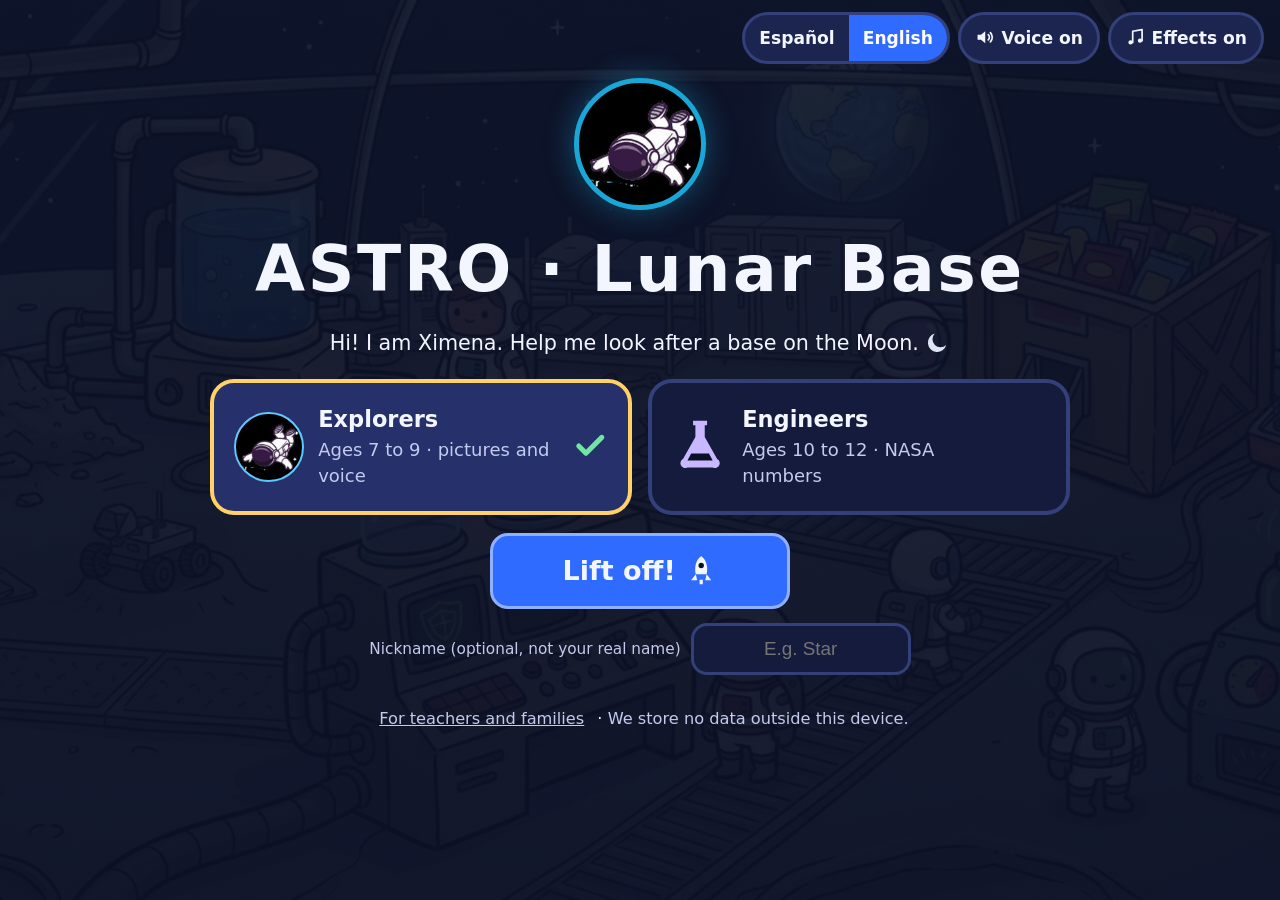
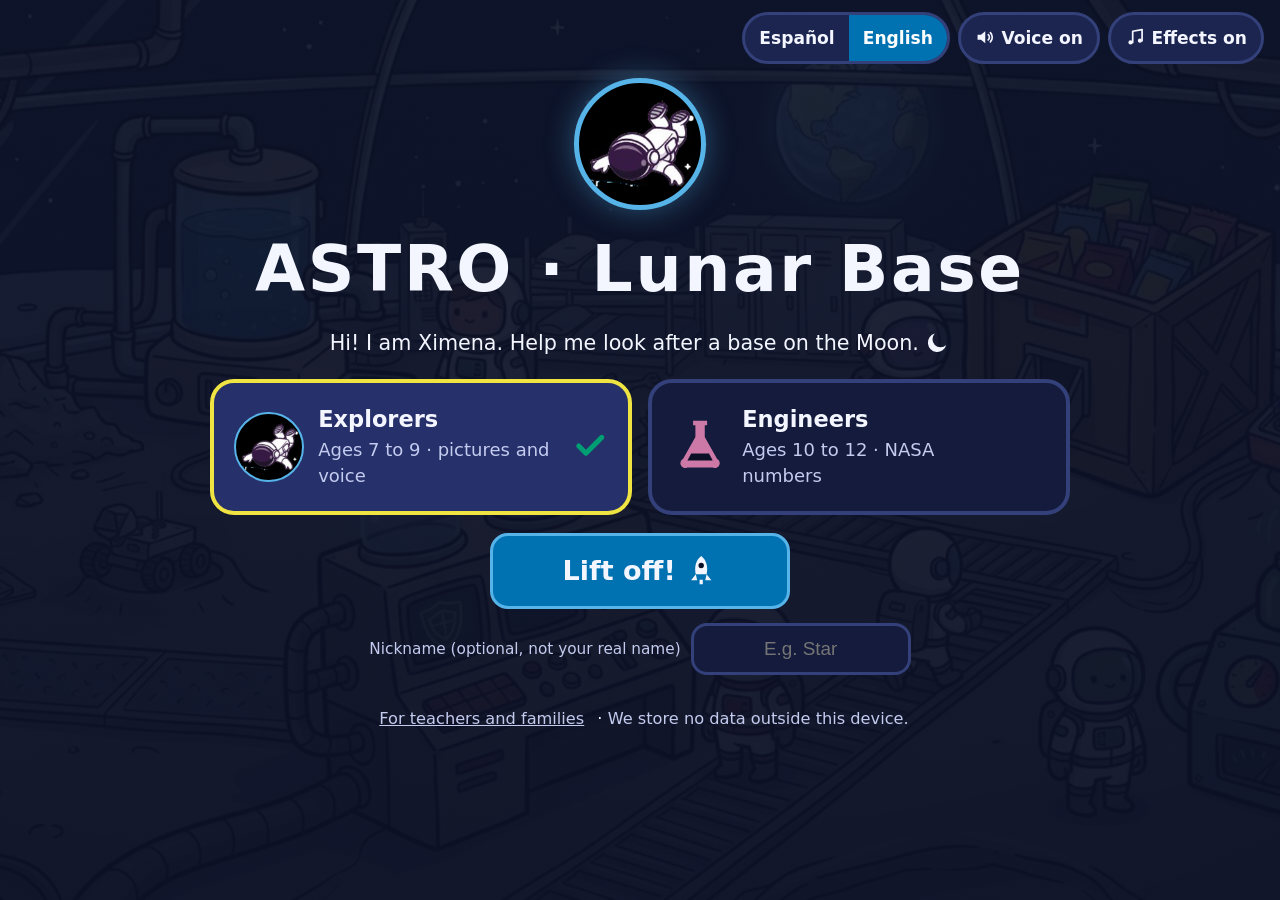
